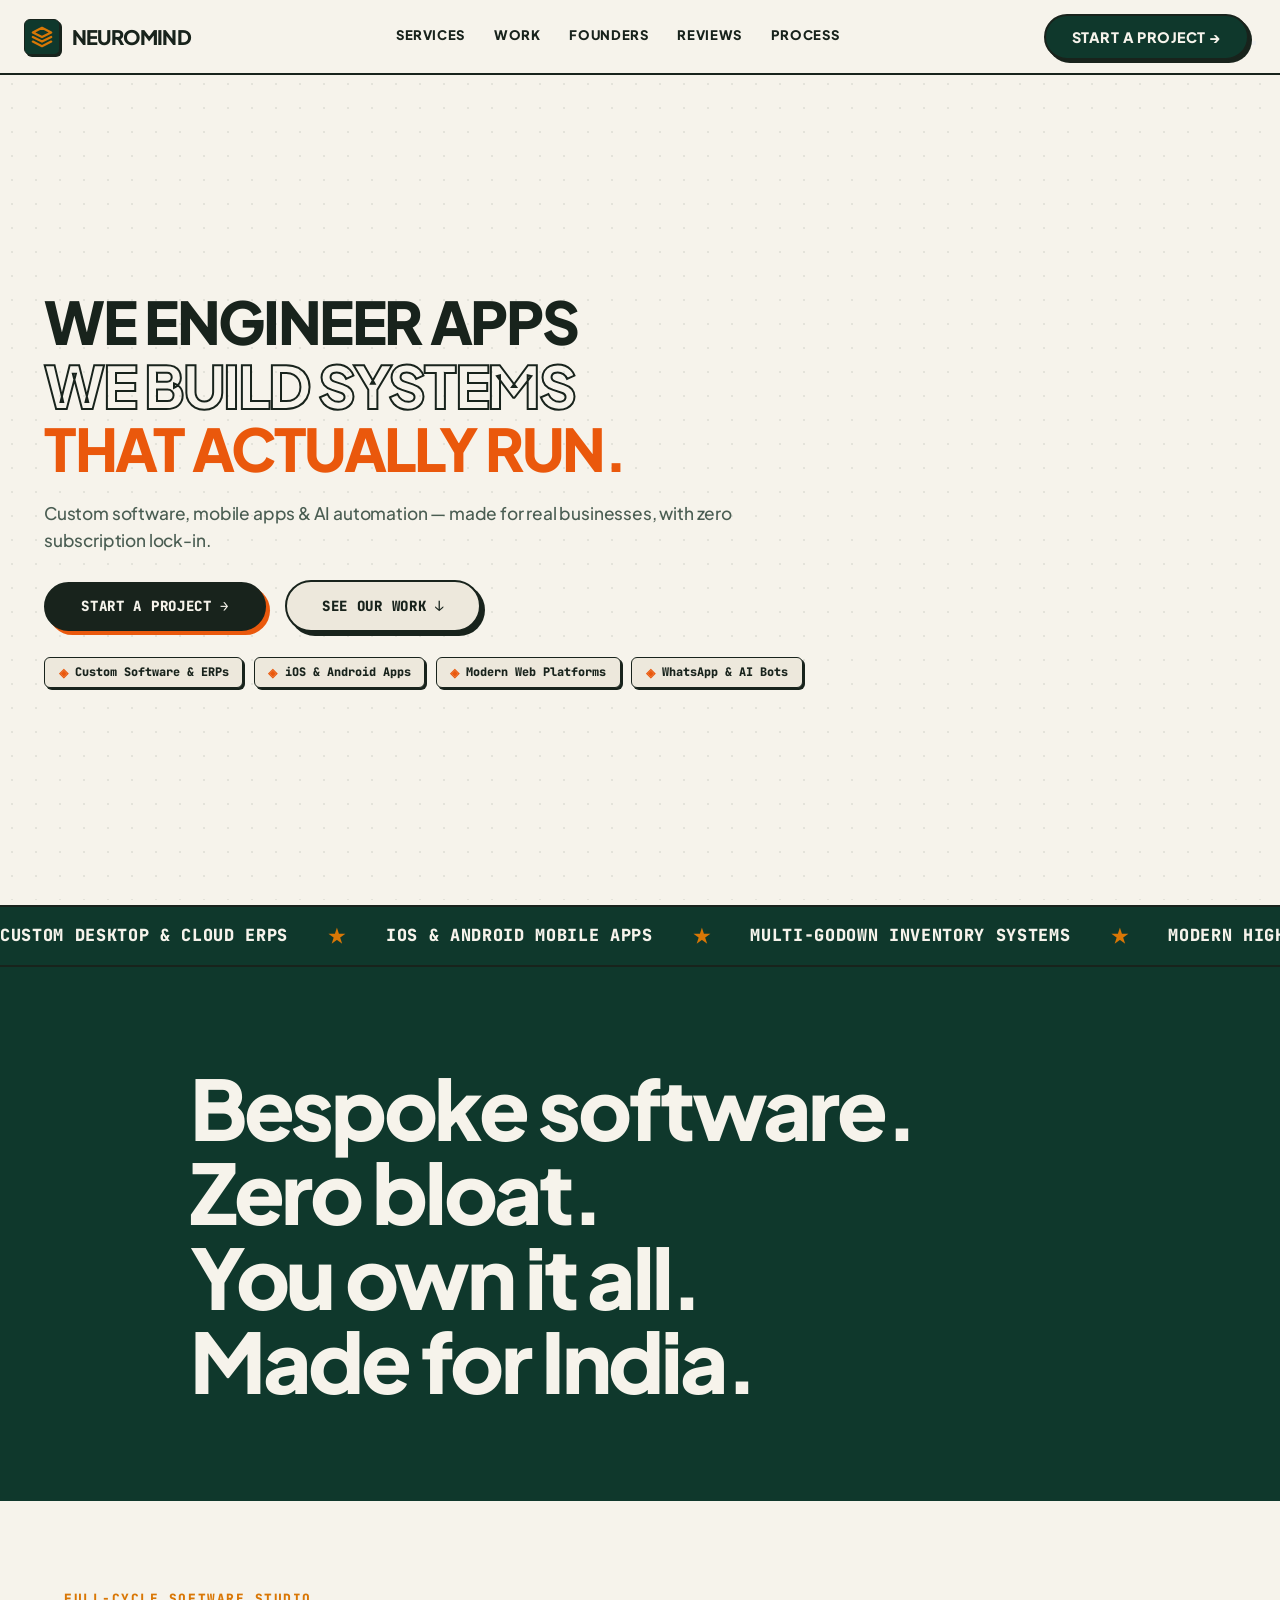
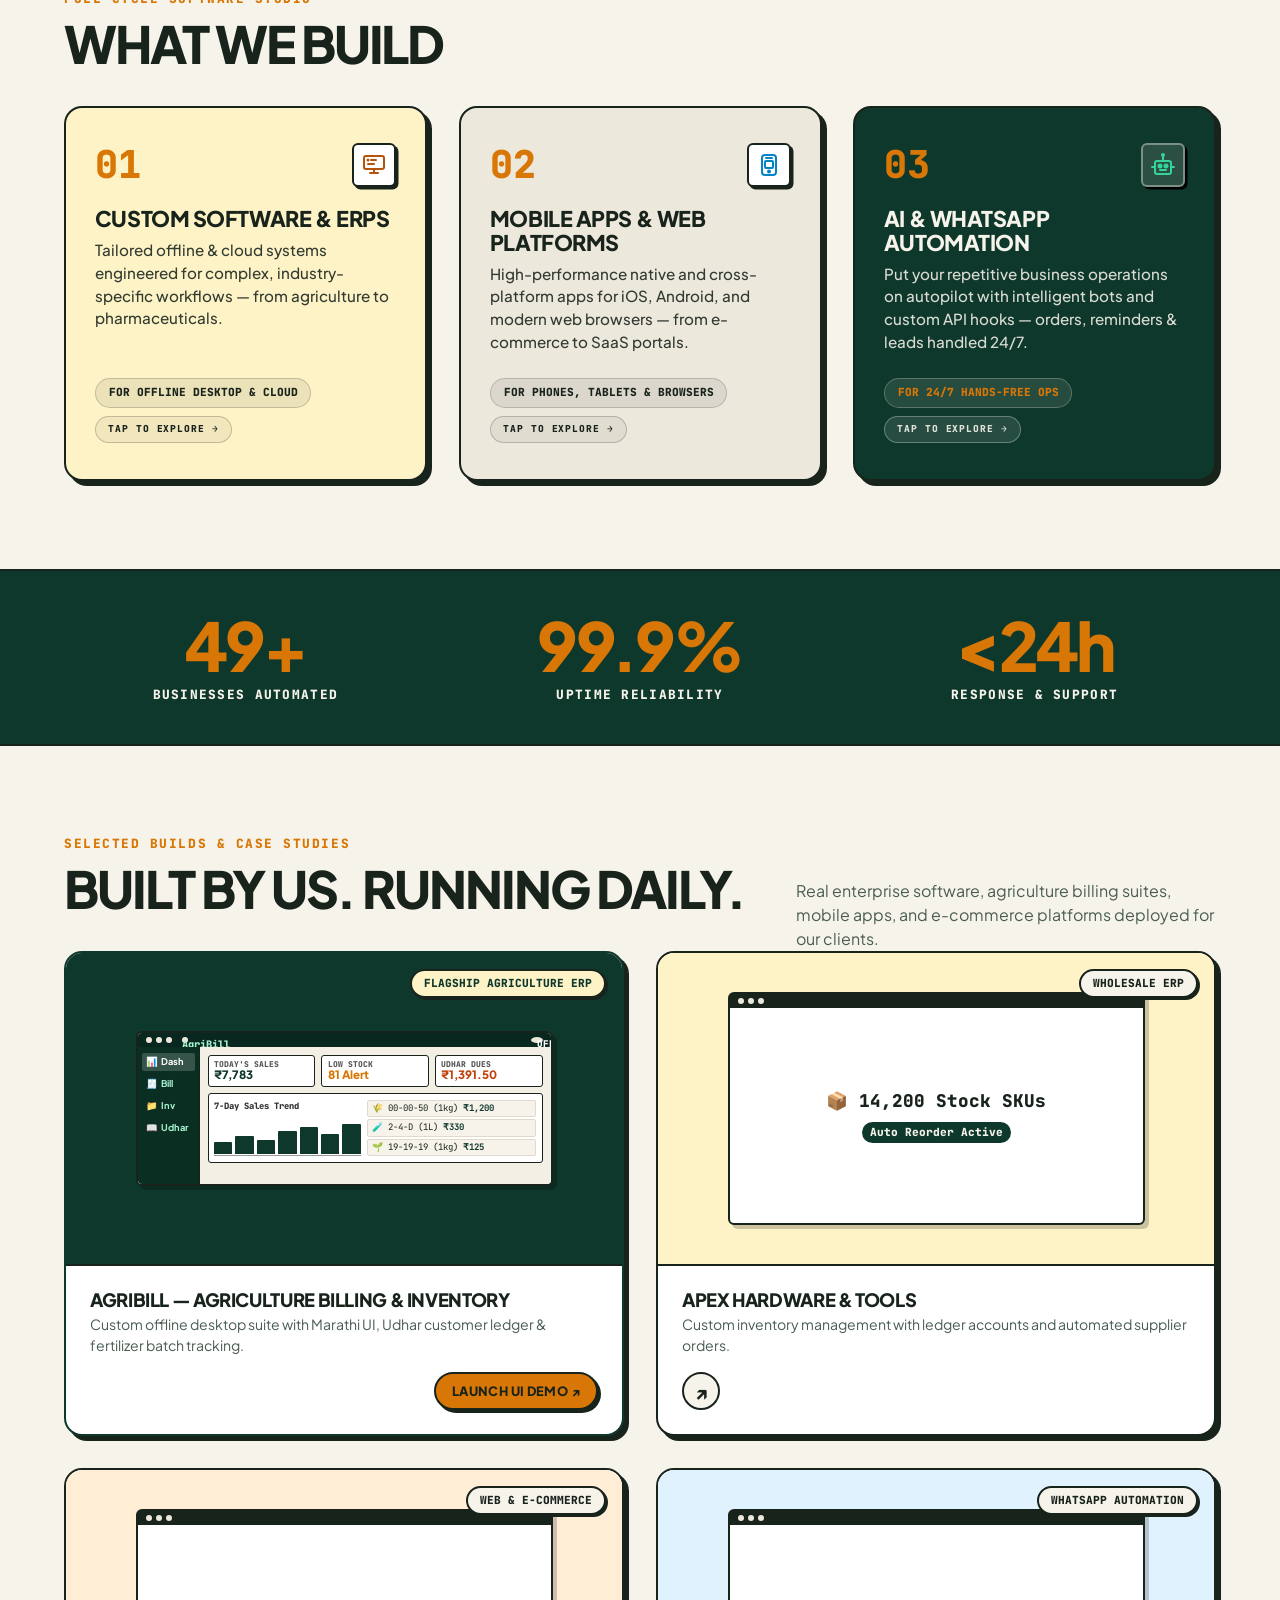
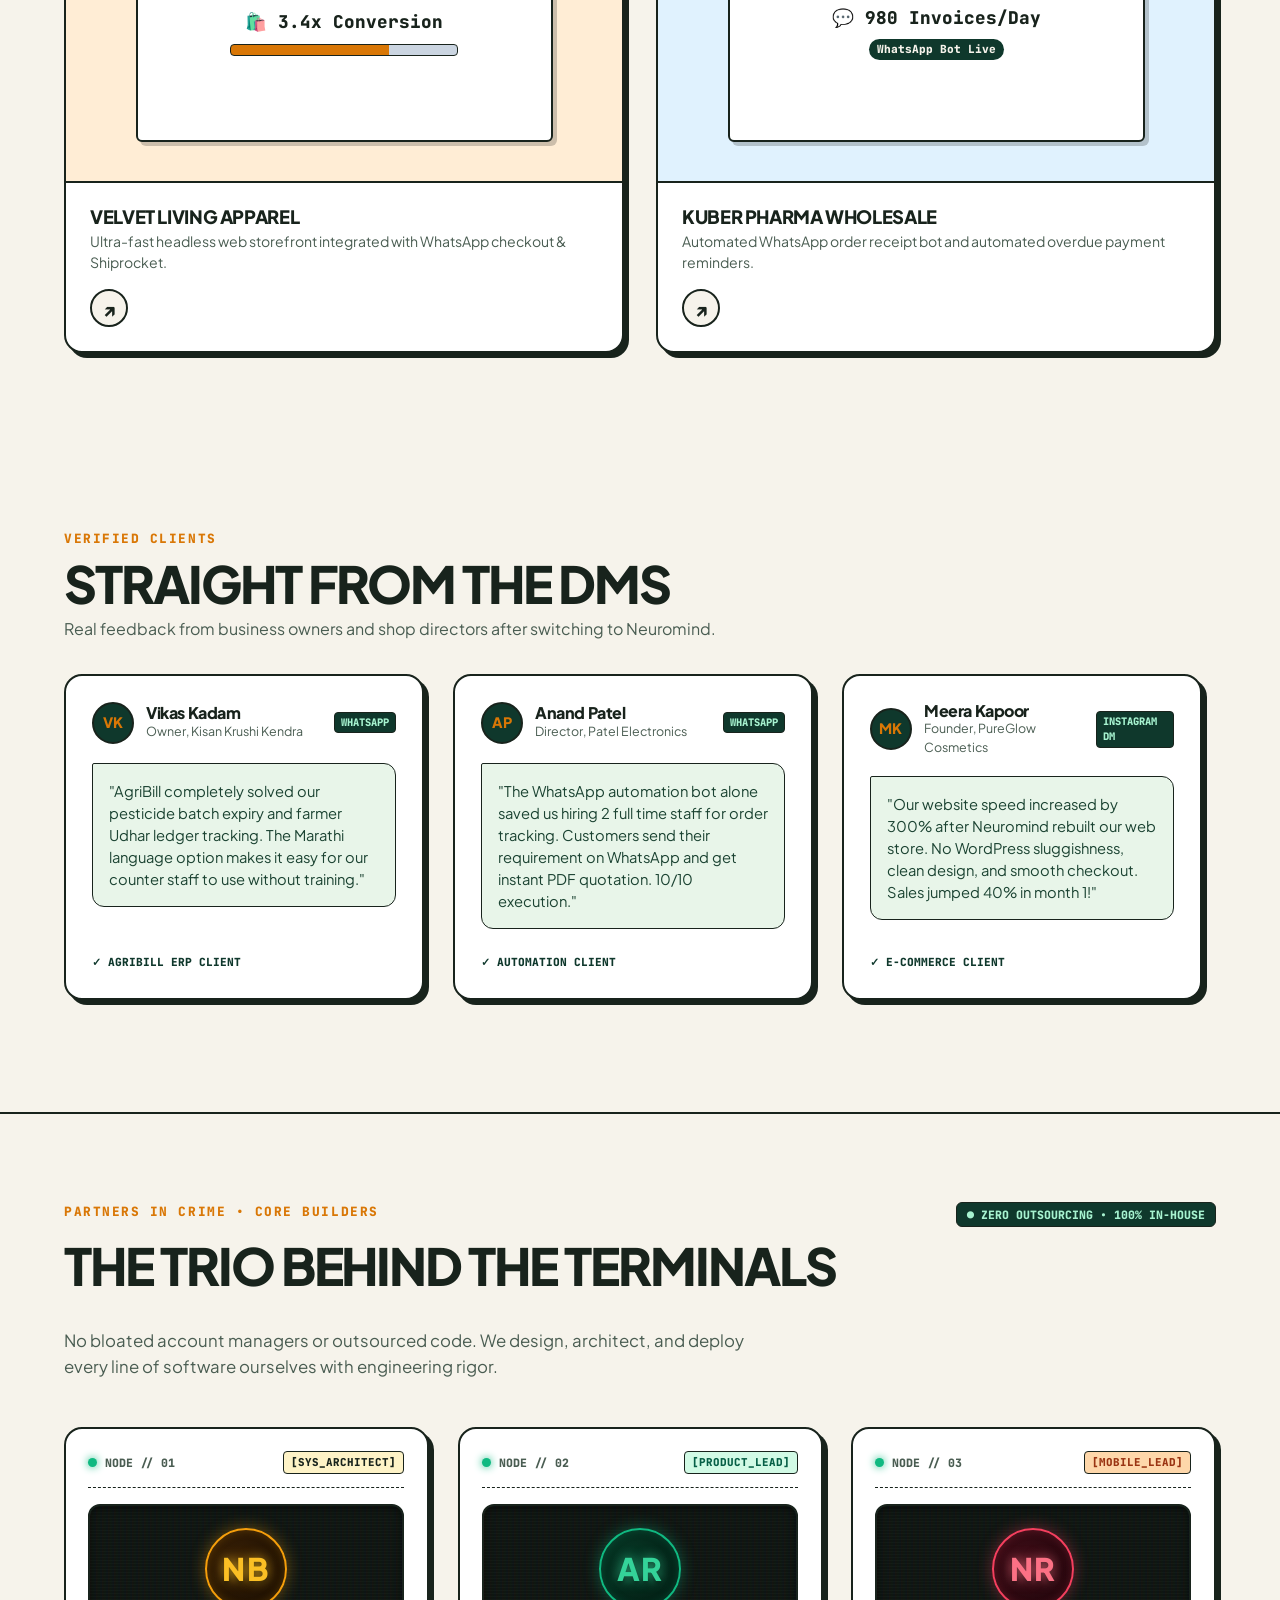
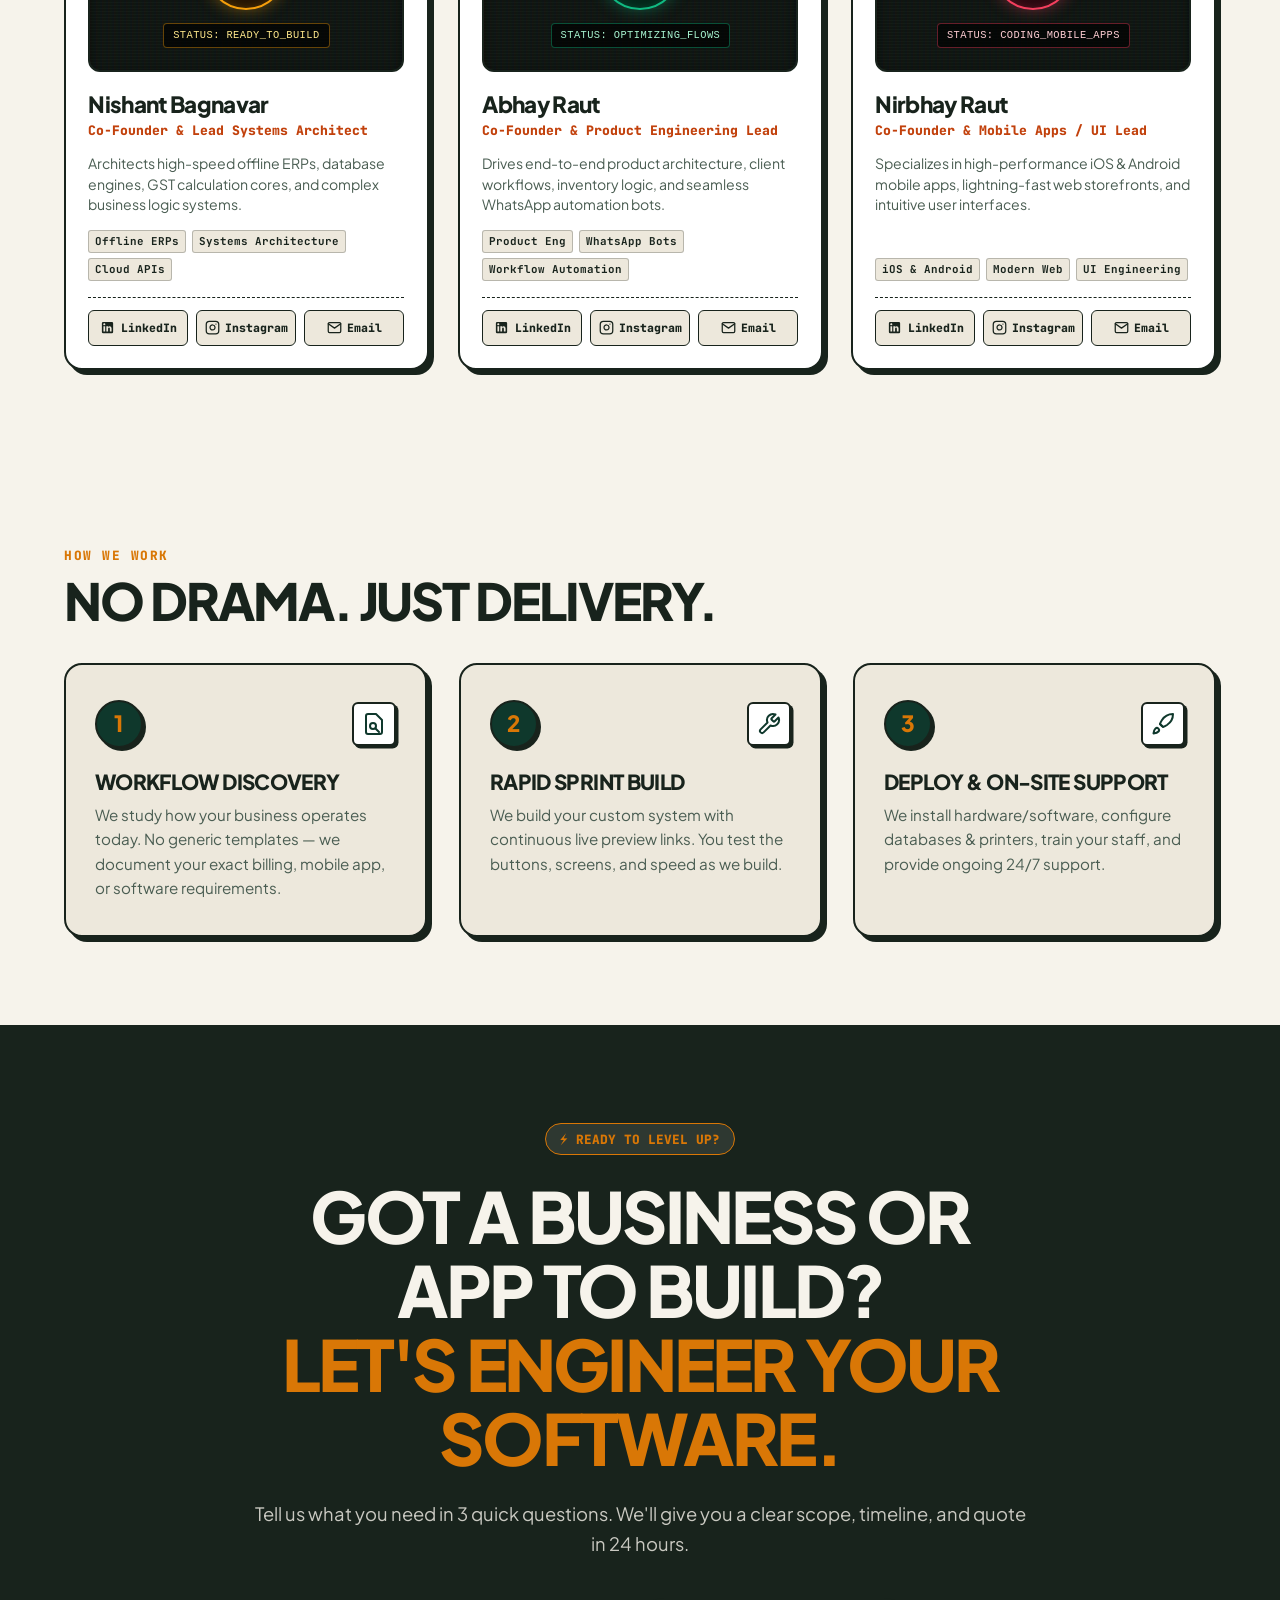
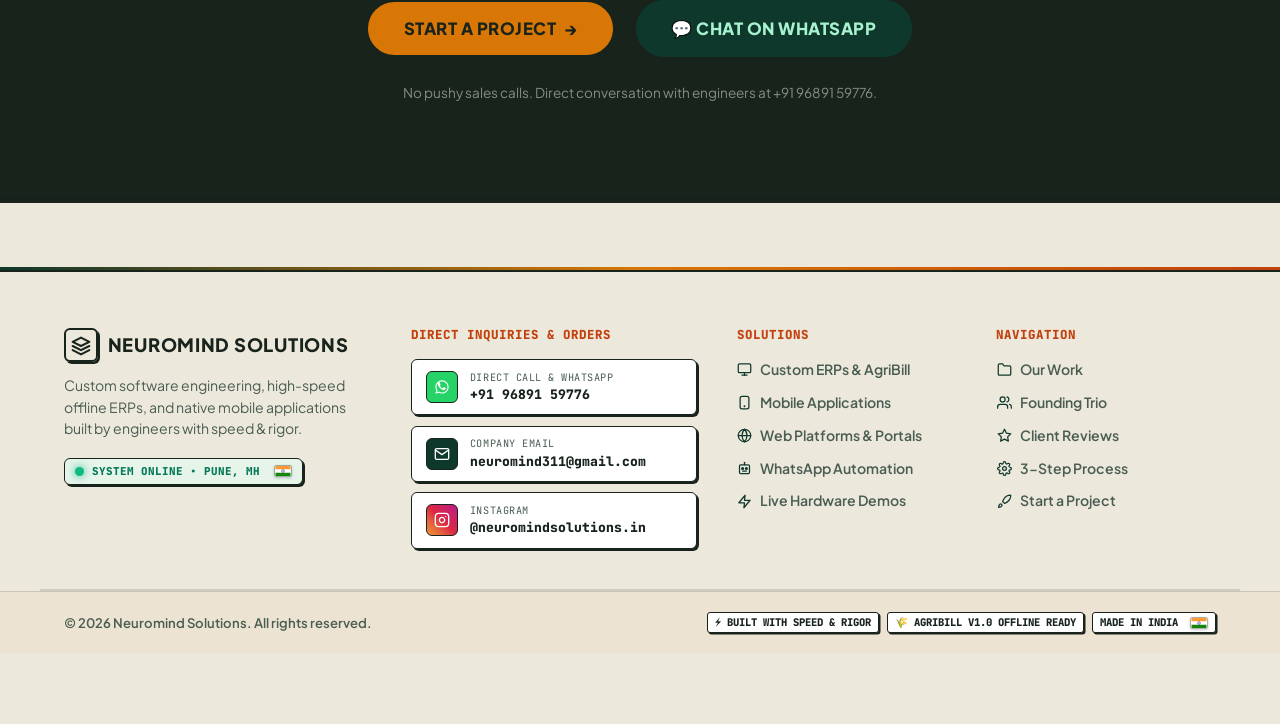
==== index.html @ e7432a3d "feat: adopt firstprompt.build typography, hero stagger, scroll illumination, and reveal animations" ====
<!DOCTYPE html>
<html lang="en">
<head>
  <meta charset="UTF-8">
  <meta name="viewport" content="width=device-width, initial-scale=1.0, viewport-fit=cover">
  <title>Neuromind Solutions — Custom Software, Mobile Apps &amp; Web Systems</title>
  <meta name="description" content="Neuromind Solutions builds bespoke enterprise software, mobile apps, web platforms, and industry ERPs like AgriBill for growing businesses.">
  <meta name="keywords" content="custom software, mobile app development, billing software, AgriBill, inventory ERP, web development, whatsapp bots, retail software">
  <meta property="og:title" content="Neuromind Solutions — Custom Software, Mobile Apps &amp; ERPs">
  <meta property="og:description" content="We engineer bespoke software, mobile applications &amp; business systems. From offline ERPs like AgriBill to scalable web platforms.">
  <meta property="og:type" content="website">

  <!-- Favicon -->
  <link rel="icon" type="image/svg+xml" href="favicon.svg">
  <link rel="alternate icon" href="favicon.svg">

  <!-- Google Fonts -->
  <link rel="preconnect" href="https://fonts.googleapis.com">
  <link rel="preconnect" href="https://fonts.gstatic.com" crossorigin>
  <link href="https://fonts.googleapis.com/css2?family=Plus+Jakarta+Sans:wght@400;500;600;700;800;900&family=JetBrains+Mono:wght@500;700;800&display=swap" rel="stylesheet">

  <!-- Cabinet Grotesk: Display / Hero headlines (firstprompt.build aesthetic) -->
  <link rel="preconnect" href="https://api.fontshare.com">
  <link rel="stylesheet" href="https://api.fontshare.com/v2/css?f[]=cabinet-grotesk@500,700,800,900&display=swap">

  <link rel="stylesheet" href="styles.css?v=2026.3">
</head>
<body>

  <!-- Top Sticky Navigation -->
  <header class="navbar">
    <div class="nav-container">
      <a href="#" class="brand-logo">
        <div class="brand-icon">
          <svg viewBox="0 0 24 24" fill="none" stroke="currentColor" stroke-width="2.5" stroke-linecap="round" stroke-linejoin="round" class="brand-draw-svg">
            <path class="brand-draw-path" d="M12 2L2 7l10 5 10-5-10-5zM2 17l10 5 10-5M2 12l10 5 10-5"/>
          </svg>
        </div>
        <span class="brand-text">NEUROMIND</span>
      </a>

      <nav class="nav-links">
        <a href="#services">SERVICES</a>
        <a href="#work">WORK</a>
        <a href="#team">FOUNDERS</a>
        <a href="#reviews">REVIEWS</a>
        <a href="#process">PROCESS</a>
      </nav>

      <div class="nav-actions">
        <button class="btn btn-primary nav-cta" id="openQuoteModalBtn">
          START A PROJECT &rarr;
        </button>
        <button class="mobile-menu-toggle" id="mobileMenuToggle" aria-label="Toggle Navigation">
          <span></span><span></span><span></span>
        </button>
      </div>
    </div>
    <!-- Scroll Progress Indicator Bar -->
    <div class="scroll-progress-bar" id="scrollProgressBar"></div>
  </header>

  <main>
    <!-- ==========================================================================
         HERO SECTION: Colossal High-Impact Editorial Layout
         Adopted from competitor's aesthetic with company-wide dynamic animation
         ========================================================================== -->
    <section class="hero-section" id="hero">
      <div class="container hero-editorial">

        <!-- 3-Tier Colossal Headline — fp-up stagger delay 0ms -->
        <h1 class="hero-colossal-title" data-hero-item style="--delay: 0ms">
          <span class="hero-line hero-line-solid">WE ENGINEER APPS</span>
          <span class="hero-line hero-line-outline">WE BUILD <span class="hero-dynamic-word" id="heroDynamicWord">SYSTEMS</span></span>
          <span class="hero-line hero-line-accent">THAT ACTUALLY RUN.</span>
        </h1>

        <!-- Plain One-Liner Description — fp-up stagger delay 140ms -->
        <p class="hero-lead-text" data-hero-item style="--delay: 140ms">
          Custom software, mobile apps &amp; AI automation — made for real businesses, with zero subscription lock&#8209;in.
        </p>

        <!-- Buttons row — fp-up stagger delay 270ms -->
        <div class="hero-actions-row" data-hero-item style="--delay: 270ms">
          <button class="btn btn-hero-primary" id="heroStartProjectBtn">
            START A PROJECT &rarr;
          </button>
          <a href="#work" class="btn btn-hero-secondary">
            SEE OUR WORK &darr;
          </a>
        </div>

        <!-- Studio Capability Badges — fp-up stagger delay 400ms -->
        <div class="hero-pill-tags" data-hero-item style="--delay: 400ms">
          <span class="hero-spec-pill">
            <span class="spec-symbol">◈</span> Custom Software &amp; ERPs
          </span>
          <span class="hero-spec-pill">
            <span class="spec-symbol">◈</span> iOS &amp; Android Apps
          </span>
          <span class="hero-spec-pill">
            <span class="spec-symbol">◈</span> Modern Web Platforms
          </span>
          <span class="hero-spec-pill">
            <span class="spec-symbol">◈</span> WhatsApp &amp; AI Bots
          </span>
        </div>

      </div>
    </section>

    <!-- Infinite Retro Marquee -->
    <div class="marquee-strip">
      <div class="marquee-track">
        <div class="marquee-content">
          <span>CUSTOM DESKTOP &amp; CLOUD ERPS</span><span class="star">★</span>
          <span>IOS &amp; ANDROID MOBILE APPS</span><span class="star">★</span>
          <span>MULTI-GODOWN INVENTORY SYSTEMS</span><span class="star">★</span>
          <span>MODERN HIGH-SPEED WEB APPS</span><span class="star">★</span>
          <span>WHATSAPP AUTOMATION BOTS</span><span class="star">★</span>
          <span>GST INVOICE &amp; LEDGER ENGINES</span><span class="star">★</span>
        </div>
        <div class="marquee-content" aria-hidden="true">
          <span>CUSTOM DESKTOP &amp; CLOUD ERPS</span><span class="star">★</span>
          <span>IOS &amp; ANDROID MOBILE APPS</span><span class="star">★</span>
          <span>MULTI-GODOWN INVENTORY SYSTEMS</span><span class="star">★</span>
          <span>MODERN HIGH-SPEED WEB APPS</span><span class="star">★</span>
          <span>WHATSAPP AUTOMATION BOTS</span><span class="star">★</span>
          <span>GST INVOICE &amp; LEDGER ENGINES</span><span class="star">★</span>
        </div>
      </div>
    </div>

    <!-- ==========================================================================
         DARK STATEMENT SECTION — Scroll-illuminated text (firstprompt.build style)
         ========================================================================== -->
    <section class="illuminate-section" aria-label="Our promise">
      <div class="illuminate-inner">
        <p class="illuminate-line" data-illuminate>Bespoke software.</p>
        <p class="illuminate-line" data-illuminate>Zero bloat.</p>
        <p class="illuminate-line" data-illuminate>You own it all.</p>
        <p class="illuminate-line" data-illuminate>Made for India.</p>
      </div>
    </section>

    <!-- Core Services Section (01, 02, 03) -->
    <section class="section services-section" id="services">
      <div class="container">
        <div class="section-header reveal-on-scroll">
          <p class="section-tag">FULL-CYCLE SOFTWARE STUDIO</p>
          <h2 class="section-title">WHAT WE BUILD</h2>
        </div>

        <div class="services-grid">
          <!-- Service 01: Custom Software & ERPs -->
          <div class="service-card card-yellow reveal-on-scroll" style="--delay: 0ms" data-service="erp" role="button" tabindex="0" aria-label="Learn more about Custom Software & ERPs">
            <div class="service-card-header">
              <div class="service-num">01</div>
              <div class="service-vintage-badge" title="Vintage CRT Terminal & ERP Core">
                <svg viewBox="0 0 24 24" fill="none" stroke="currentColor" stroke-width="2" stroke-linecap="round" stroke-linejoin="round">
                  <rect x="2" y="3" width="20" height="13" rx="2"></rect>
                  <line x1="6" y1="7" x2="6.01" y2="7" stroke-width="3"></line>
                  <line x1="9" y1="7" x2="14" y2="7"></line>
                  <line x1="6" y1="11" x2="12" y2="11"></line>
                  <path d="M8 20h8"></path>
                  <path d="M12 16v4"></path>
                </svg>
              </div>
            </div>
            <h3 class="service-name">CUSTOM SOFTWARE &amp; ERPS</h3>
            <p class="service-desc">Tailored offline &amp; cloud systems engineered for complex, industry-specific workflows — from agriculture to pharmaceuticals.</p>
            <div class="service-footer">
              <span class="service-pill">FOR OFFLINE DESKTOP &amp; CLOUD</span>
              <span class="service-tap-btn">TAP TO EXPLORE &rarr;</span>
            </div>
          </div>

          <!-- Service 02: Mobile Apps & Web Platforms -->
          <div class="service-card card-paper reveal-on-scroll" style="--delay: 130ms" data-service="mobile" role="button" tabindex="0" aria-label="Learn more about Mobile Apps & Web Platforms">
            <div class="service-card-header">
              <div class="service-num">02</div>
              <div class="service-vintage-badge" title="Vintage Cellular & Web Platform">
                <svg viewBox="0 0 24 24" fill="none" stroke="currentColor" stroke-width="2" stroke-linecap="round" stroke-linejoin="round">
                  <rect x="5" y="2" width="14" height="20" rx="3"></rect>
                  <line x1="9" y1="5" x2="15" y2="5"></line>
                  <rect x="8" y="8" width="8" height="7" rx="1"></rect>
                  <circle cx="12" cy="18.5" r="1" fill="currentColor"></circle>
                </svg>
              </div>
            </div>
            <h3 class="service-name">MOBILE APPS &amp; WEB PLATFORMS</h3>
            <p class="service-desc">High-performance native and cross-platform apps for iOS, Android, and modern web browsers — from e-commerce to SaaS portals.</p>
            <div class="service-footer">
              <span class="service-pill">FOR PHONES, TABLETS &amp; BROWSERS</span>
              <span class="service-tap-btn">TAP TO EXPLORE &rarr;</span>
            </div>
          </div>

          <!-- Service 03: AI & WhatsApp Automation -->
          <div class="service-card card-dark reveal-on-scroll" style="--delay: 260ms" data-service="ai" role="button" tabindex="0" aria-label="Learn more about AI & WhatsApp Automation">
            <div class="service-card-header">
              <div class="service-num">03</div>
              <div class="service-vintage-badge" title="Vintage Robot & Automation Bot">
                <svg viewBox="0 0 24 24" fill="none" stroke="currentColor" stroke-width="2" stroke-linecap="round" stroke-linejoin="round">
                  <rect x="4" y="8" width="16" height="13" rx="2"></rect>
                  <circle cx="9" cy="13" r="1.5" fill="currentColor"></circle>
                  <circle cx="15" cy="13" r="1.5" fill="currentColor"></circle>
                  <line x1="9" y1="17" x2="15" y2="17"></line>
                  <line x1="12" y1="2" x2="12" y2="8"></line>
                  <circle cx="12" cy="2" r="1" fill="currentColor"></circle>
                  <line x1="1" y1="14" x2="4" y2="14"></line>
                  <line x1="20" y1="14" x2="23" y2="14"></line>
                </svg>
              </div>
            </div>
            <h3 class="service-name">AI &amp; WHATSAPP AUTOMATION</h3>
            <p class="service-desc">Put your repetitive business operations on autopilot with intelligent bots and custom API hooks — orders, reminders &amp; leads handled 24/7.</p>
            <div class="service-footer">
              <span class="service-pill">FOR 24/7 HANDS-FREE OPS</span>
              <span class="service-tap-btn">TAP TO EXPLORE &rarr;</span>
            </div>
          </div>
        </div>
      </div>
    </section>

    <!-- ================================================================
         SERVICE DETAIL MODALS (01, 02, 03)
         ================================================================ -->

    <!-- Modal 01: Custom Software & ERPs -->
    <div class="svc-modal-overlay" id="svcModal-erp" role="dialog" aria-modal="true" aria-labelledby="svcModal-erp-title">
      <div class="svc-modal" data-theme="yellow">
        <button class="svc-modal-close" aria-label="Close modal">&#x2715;</button>
        <div class="svc-modal-header">
          <div class="svc-modal-num">01</div>
          <div class="svc-modal-domain-badge">
            <svg viewBox="0 0 24 24" fill="none" stroke="currentColor" stroke-width="2" stroke-linecap="round" stroke-linejoin="round"><rect x="2" y="3" width="20" height="13" rx="2"></rect><line x1="6" y1="7" x2="6.01" y2="7" stroke-width="3"></line><line x1="9" y1="7" x2="14" y2="7"></line><line x1="6" y1="11" x2="12" y2="11"></line><path d="M8 20h8"></path><path d="M12 16v4"></path></svg>
          </div>
        </div>
        <h2 class="svc-modal-title" id="svcModal-erp-title">CUSTOM SOFTWARE &amp; ERPs</h2>
        <p class="svc-modal-desc">Tailored offline &amp; cloud systems engineered for complex, industry-specific workflows — built entirely in-house, zero subscription lock-in.</p>
        <div class="svc-modal-divider"></div>
        <p class="svc-modal-section-label">PROJECTS BUILT IN THIS DOMAIN</p>
        <div class="svc-modal-projects">
          <div class="svc-project-card">
            <div class="svc-project-icon">
              <svg viewBox="0 0 24 24" fill="none" stroke="currentColor" stroke-width="2" stroke-linecap="round" stroke-linejoin="round"><path d="M12 2v20M17 5H9.5a3.5 3.5 0 0 0 0 7h5a3.5 3.5 0 0 1 0 7H6"/></svg>
            </div>
            <div class="svc-project-info">
              <h4>AgriBill — Agriculture &amp; Chemical Dealer Suite</h4>
              <p>Complete offline ERP for pesticide &amp; fertilizer dealers. Batch tracking, GST billing, party ledger &amp; seasonal credit management.</p>
              <span class="svc-project-tag">AGRICULTURE</span>
            </div>
          </div>
          <div class="svc-project-card">
            <div class="svc-project-icon">
              <svg viewBox="0 0 24 24" fill="none" stroke="currentColor" stroke-width="2" stroke-linecap="round" stroke-linejoin="round"><rect x="4" y="4" width="16" height="16" rx="3"></rect><line x1="12" y1="8" x2="12" y2="16"></line><line x1="8" y1="12" x2="16" y2="12"></line></svg>
            </div>
            <div class="svc-project-info">
              <h4>MedBill — Pharmaceutical &amp; Medical POS</h4>
              <p>Medical store billing with batch/expiry management, HSN code automation, drug schedule compliance &amp; multi-store sync.</p>
              <span class="svc-project-tag">HEALTHCARE</span>
            </div>
          </div>
          <div class="svc-project-card">
            <div class="svc-project-icon">
              <svg viewBox="0 0 24 24" fill="none" stroke="currentColor" stroke-width="2" stroke-linecap="round" stroke-linejoin="round"><rect x="3" y="5" width="18" height="14" rx="2"></rect><line x1="7" y1="9" x2="7.01" y2="9" stroke-width="2.5"></line><line x1="10" y1="9" x2="10.01" y2="9" stroke-width="2.5"></line><line x1="13" y1="9" x2="13.01" y2="9" stroke-width="2.5"></line><line x1="7" y1="14" x2="17" y2="14"></line></svg>
            </div>
            <div class="svc-project-info">
              <h4>RetailMax — Supermarket Multi-Counter Checkout</h4>
              <p>Multi-till POS with real-time inventory sync, cashier permissions, discount engine &amp; end-of-day reconciliation reports.</p>
              <span class="svc-project-tag">RETAIL</span>
            </div>
          </div>
          <div class="svc-project-card">
            <div class="svc-project-icon">
              <svg viewBox="0 0 24 24" fill="none" stroke="currentColor" stroke-width="2" stroke-linecap="round" stroke-linejoin="round"><path d="M21 16V8a2 2 0 0 0-1-1.73l-7-4a2 2 0 0 0-2 0l-7 4A2 2 0 0 0 3 8v8a2 2 0 0 0 1 1.73l7 4a2 2 0 0 0 2 0l7-4A2 2 0 0 0 21 16z"></path><polyline points="3.27 6.96 12 12.01 20.73 6.96"></polyline><line x1="12" y1="22.08" x2="12" y2="12"></line></svg>
            </div>
            <div class="svc-project-info">
              <h4>GodownSync — Warehouse &amp; Inventory Management</h4>
              <p>Multi-location godown management with barcode scanning, stock transfer, purchase orders &amp; vendor ledger tracking.</p>
              <span class="svc-project-tag">LOGISTICS</span>
            </div>
          </div>
        </div>
        <div class="svc-modal-footer">
          <span class="svc-modal-pill">FOR OFFLINE DESKTOP &amp; CLOUD</span>
          <button class="btn btn-dark svc-cta-btn" id="svcErpCta">START A PROJECT &rarr;</button>
        </div>
      </div>
    </div>

    <!-- Modal 02: Mobile Apps & Web Platforms -->
    <div class="svc-modal-overlay" id="svcModal-mobile" role="dialog" aria-modal="true" aria-labelledby="svcModal-mobile-title">
      <div class="svc-modal" data-theme="paper">
        <button class="svc-modal-close" aria-label="Close modal">&#x2715;</button>
        <div class="svc-modal-header">
          <div class="svc-modal-num">02</div>
          <div class="svc-modal-domain-badge">
            <svg viewBox="0 0 24 24" fill="none" stroke="currentColor" stroke-width="2" stroke-linecap="round" stroke-linejoin="round"><rect x="5" y="2" width="14" height="20" rx="3"></rect><line x1="9" y1="5" x2="15" y2="5"></line><rect x="8" y="8" width="8" height="7" rx="1"></rect><circle cx="12" cy="18.5" r="1" fill="currentColor"></circle></svg>
          </div>
        </div>
        <h2 class="svc-modal-title" id="svcModal-mobile-title">MOBILE APPS &amp; WEB PLATFORMS</h2>
        <p class="svc-modal-desc">High-performance native and cross-platform apps for iOS, Android, and modern web browsers — built for real-world business workflows.</p>
        <div class="svc-modal-divider"></div>
        <p class="svc-modal-section-label">PROJECTS BUILT IN THIS DOMAIN</p>
        <div class="svc-modal-projects">
          <div class="svc-project-card">
            <div class="svc-project-icon">
              <svg viewBox="0 0 24 24" fill="none" stroke="currentColor" stroke-width="2" stroke-linecap="round" stroke-linejoin="round"><rect x="5" y="2" width="14" height="20" rx="2"></rect><line x1="12" y1="18" x2="12.01" y2="18" stroke-width="3"></line></svg>
            </div>
            <div class="svc-project-info">
              <h4>FieldForce — Sales &amp; Inventory Mobile App</h4>
              <p>Offline-first Android &amp; iOS app for field sales teams — beat-wise orders, stock check, GPS attendance &amp; daily route planning.</p>
              <span class="svc-project-tag">FIELD SALES</span>
            </div>
          </div>
          <div class="svc-project-card">
            <div class="svc-project-icon">
              <svg viewBox="0 0 24 24" fill="none" stroke="currentColor" stroke-width="2" stroke-linecap="round" stroke-linejoin="round"><path d="M16 4h2a2 2 0 0 1 2 2v14a2 2 0 0 1-2 2H6a2 2 0 0 1-2-2V6a2 2 0 0 1 2-2h2"></path><rect x="8" y="2" width="8" height="4" rx="1" ry="1"></rect><path d="M9 14l2 2 4-4"></path></svg>
            </div>
            <div class="svc-project-info">
              <h4>OrderDesk — B2B &amp; D2C E-Commerce Storefront</h4>
              <p>Custom-built e-commerce platform with catalogue management, GST invoicing, payment gateway &amp; delivery tracking built in.</p>
              <span class="svc-project-tag">E-COMMERCE</span>
            </div>
          </div>
          <div class="svc-project-card">
            <div class="svc-project-icon">
              <svg viewBox="0 0 24 24" fill="none" stroke="currentColor" stroke-width="2" stroke-linecap="round" stroke-linejoin="round"><rect x="3" y="3" width="18" height="18" rx="2"></rect><line x1="3" y1="9" x2="21" y2="9"></line><line x1="9" y1="21" x2="9" y2="9"></line></svg>
            </div>
            <div class="svc-project-info">
              <h4>AdminPortal — Client &amp; Internal Dashboard</h4>
              <p>Role-based web dashboards for clients and operations teams — real-time analytics, document management &amp; task workflows.</p>
              <span class="svc-project-tag">WEB PLATFORM</span>
            </div>
          </div>
          <div class="svc-project-card">
            <div class="svc-project-icon">
              <svg viewBox="0 0 24 24" fill="none" stroke="currentColor" stroke-width="2" stroke-linecap="round" stroke-linejoin="round"><circle cx="12" cy="12" r="10"></circle><line x1="2" y1="12" x2="22" y2="12"></line><path d="M12 2a15.3 15.3 0 0 1 4 10 15.3 15.3 0 0 1-4 10 15.3 15.3 0 0 1-4-10 15.3 15.3 0 0 1 4-10z"></path></svg>
            </div>
            <div class="svc-project-info">
              <h4>SaaS Starter — Multi-Tenant Web Application</h4>
              <p>White-label SaaS platform with tenant isolation, subscription billing, onboarding flows &amp; usage analytics for product companies.</p>
              <span class="svc-project-tag">SAAS</span>
            </div>
          </div>
        </div>
        <div class="svc-modal-footer">
          <span class="svc-modal-pill">FOR PHONES, TABLETS &amp; BROWSERS</span>
          <button class="btn btn-dark svc-cta-btn" id="svcMobileCta">START A PROJECT &rarr;</button>
        </div>
      </div>
    </div>

    <!-- Modal 03: AI & WhatsApp Automation -->
    <div class="svc-modal-overlay" id="svcModal-ai" role="dialog" aria-modal="true" aria-labelledby="svcModal-ai-title">
      <div class="svc-modal" data-theme="dark">
        <button class="svc-modal-close" aria-label="Close modal">&#x2715;</button>
        <div class="svc-modal-header">
          <div class="svc-modal-num">03</div>
          <div class="svc-modal-domain-badge">
            <svg viewBox="0 0 24 24" fill="none" stroke="currentColor" stroke-width="2" stroke-linecap="round" stroke-linejoin="round"><rect x="4" y="8" width="16" height="13" rx="2"></rect><circle cx="9" cy="13" r="1.5" fill="currentColor"></circle><circle cx="15" cy="13" r="1.5" fill="currentColor"></circle><line x1="9" y1="17" x2="15" y2="17"></line><line x1="12" y1="2" x2="12" y2="8"></line><circle cx="12" cy="2" r="1" fill="currentColor"></circle><line x1="1" y1="14" x2="4" y2="14"></line><line x1="20" y1="14" x2="23" y2="14"></line></svg>
          </div>
        </div>
        <h2 class="svc-modal-title" id="svcModal-ai-title">AI &amp; WHATSAPP AUTOMATION</h2>
        <p class="svc-modal-desc">Put your repetitive business operations on autopilot with intelligent bots and custom API hooks — no third-party subscription required.</p>
        <div class="svc-modal-divider"></div>
        <p class="svc-modal-section-label">PROJECTS BUILT IN THIS DOMAIN</p>
        <div class="svc-modal-projects">
          <div class="svc-project-card">
            <div class="svc-project-icon">
              <svg viewBox="0 0 24 24" fill="none" stroke="currentColor" stroke-width="2" stroke-linecap="round" stroke-linejoin="round"><path d="M21 11.5a8.38 8.38 0 0 1-.9 3.8 8.5 8.5 0 0 1-7.6 4.7 8.38 8.38 0 0 1-3.8-.9L3 21l1.9-5.7a8.38 8.38 0 0 1-.9-3.8 8.5 8.5 0 0 1 4.7-7.6 8.38 8.38 0 0 1 3.8-.9h.5a8.48 8.48 0 0 1 8 8v.5z"></path></svg>
            </div>
            <div class="svc-project-info">
              <h4>AutoOrder Bot — WhatsApp Order &amp; Support System</h4>
              <p>Dealers place orders, check stock &amp; get invoices via WhatsApp — zero app download, zero training, works on any phone.</p>
              <span class="svc-project-tag">WHATSAPP BOT</span>
            </div>
          </div>
          <div class="svc-project-card">
            <div class="svc-project-icon">
              <svg viewBox="0 0 24 24" fill="none" stroke="currentColor" stroke-width="2" stroke-linecap="round" stroke-linejoin="round"><circle cx="12" cy="12" r="9"></circle><polyline points="12 6 12 12 16 14"></polyline></svg>
            </div>
            <div class="svc-project-info">
              <h4>PayRemind — Automated Payment Reminder Engine</h4>
              <p>Schedules and sends WhatsApp/SMS reminders for outstanding dues — with party-wise outstanding reports &amp; one-click UPI links.</p>
              <span class="svc-project-tag">FINANCE AUTOMATION</span>
            </div>
          </div>
          <div class="svc-project-card">
            <div class="svc-project-icon">
              <svg viewBox="0 0 24 24" fill="none" stroke="currentColor" stroke-width="2" stroke-linecap="round" stroke-linejoin="round"><path d="M14 2H6a2 2 0 0 0-2 2v16a2 2 0 0 0 2 2h12a2 2 0 0 0 2-2V8z"></path><polyline points="14 2 14 8 20 8"></polyline><line x1="16" y1="13" x2="8" y2="13"></line><line x1="16" y1="17" x2="8" y2="17"></line></svg>
            </div>
            <div class="svc-project-info">
              <h4>BillShare — Instant PDF Invoice on WhatsApp</h4>
              <p>Generates GST-compliant PDF invoices and sends them directly to customers on WhatsApp the moment a bill is saved in the ERP.</p>
              <span class="svc-project-tag">DOCUMENT AUTOMATION</span>
            </div>
          </div>
          <div class="svc-project-card">
            <div class="svc-project-icon">
              <svg viewBox="0 0 24 24" fill="none" stroke="currentColor" stroke-width="2" stroke-linecap="round" stroke-linejoin="round"><polygon points="22 3 2 3 10 12.46 10 19 14 21 14 12.46 22 3"></polygon></svg>
            </div>
            <div class="svc-project-info">
              <h4>LeadFlow — WhatsApp Lead Capture to CRM</h4>
              <p>Captures enquiries from WhatsApp, website &amp; forms, qualifies them via AI chatbot &amp; pushes into CRM pipeline automatically.</p>
              <span class="svc-project-tag">CRM / AI</span>
            </div>
          </div>
        </div>
        <div class="svc-modal-footer">
          <span class="svc-modal-pill">FOR 24/7 HANDS-FREE OPS</span>
          <button class="btn btn-yellow svc-cta-btn" id="svcAiCta">START A PROJECT &rarr;</button>
        </div>
      </div>
    </div>

    <!-- Metrics Proof Strip (Automated Stats & Reliability) -->
    <div class="metrics-strip" id="metricsStrip">
      <div class="container">
        <div class="metrics-grid">
          <div class="metric-item">
            <div class="metric-number" id="metricCounter50" data-target="50" data-suffix="+">0+</div>
            <div class="metric-label">BUSINESSES AUTOMATED</div>
          </div>
          <div class="metric-item">
            <div class="metric-number">99.9%</div>
            <div class="metric-label">UPTIME RELIABILITY</div>
          </div>
          <div class="metric-item">
            <div class="metric-number">&lt;24h</div>
            <div class="metric-label">RESPONSE &amp; SUPPORT</div>
          </div>
        </div>
      </div>
    </div>


    <!-- Selected Work Showcase (#work) -->
    <section class="section work-section" id="work">
      <div class="container">
        <div class="section-header work-header reveal-on-scroll">
          <div>
            <p class="section-tag">SELECTED BUILDS &amp; CASE STUDIES</p>
            <h2 class="section-title">BUILT BY US. RUNNING DAILY.</h2>
          </div>
          <p class="work-header-sub">
            Real enterprise software, agriculture billing suites, mobile apps, and e-commerce platforms deployed for our clients.
          </p>
        </div>

        <div class="work-grid">
          <!-- Featured Case Study: AgriBill -->
          <div class="work-card agribill-featured-card reveal-on-scroll" style="--delay: 0ms" id="openAgriBillFromWork">
            <div class="work-img-box bg-dark" style="background-color: #0f382c;">
              <div class="work-initials text-amber">AB</div>
              <div class="work-mock-screen agribill-thumb-screen">
                <div class="screen-bar" style="background-color: #08281f;">
                  <span></span><span></span><span></span>
                  <span class="agribill-thumb-title">AgriBill v1.0 • Desktop Suite</span>
                  <span class="agribill-thumb-status">OFFLINE READY ✓</span>
                </div>
                <div class="agribill-thumb-body">
                  <div class="agribill-thumb-nav">
                    <span class="thumb-nav-item active">📊 <span>Dash</span></span>
                    <span class="thumb-nav-item">🧾 <span>Bill</span></span>
                    <span class="thumb-nav-item">📁 <span>Inv</span></span>
                    <span class="thumb-nav-item">📖 <span>Udhar</span></span>
                  </div>
                  <div class="agribill-thumb-content">
                    <div class="thumb-kpi-row">
                      <div class="thumb-kpi-chip">
                        <small>TODAY'S SALES</small>
                        <strong>₹7,783</strong>
                      </div>
                      <div class="thumb-kpi-chip alert">
                        <small>LOW STOCK</small>
                        <strong>81 Alert</strong>
                      </div>
                      <div class="thumb-kpi-chip dues">
                        <small>UDHAR DUES</small>
                        <strong>₹1,391.50</strong>
                      </div>
                    </div>
                    <div class="thumb-preview-split">
                      <div class="thumb-mini-graph">
                        <div class="thumb-graph-title">7-Day Sales Trend</div>
                        <div class="thumb-graph-bars">
                          <div style="height: 40%;"></div>
                          <div style="height: 60%;"></div>
                          <div style="height: 45%;"></div>
                          <div style="height: 75%;"></div>
                          <div style="height: 90%;"></div>
                          <div style="height: 65%;"></div>
                          <div style="height: 100%;"></div>
                        </div>
                      </div>
                      <div class="thumb-mini-products">
                        <div class="thumb-item-tag">🌾 00-00-50 (1kg) <strong>₹1,200</strong></div>
                        <div class="thumb-item-tag">🧪 2-4-D (1L) <strong>₹330</strong></div>
                        <div class="thumb-item-tag">🌱 19-19-19 (1kg) <strong>₹125</strong></div>
                      </div>
                    </div>
                  </div>
                </div>
              </div>
              <span class="work-category-pill" style="background-color: #fef3c7; color: #0f382c;">FLAGSHIP AGRICULTURE ERP</span>
            </div>
            <div class="work-card-info">
              <div>
                <h3 class="work-client-name">AGRIBILL — AGRICULTURE BILLING &amp; INVENTORY</h3>
                <p class="work-client-desc">Custom offline desktop suite with Marathi UI, Udhar customer ledger &amp; fertilizer batch tracking.</p>
              </div>
              <button class="btn btn-sm btn-yellow" style="margin-left: auto;">
                LAUNCH UI DEMO ↗
              </button>
            </div>
          </div>

          <!-- Project 2 -->
          <div class="work-card reveal-on-scroll" style="--delay: 100ms">
            <div class="work-img-box bg-yellow">
              <div class="work-initials text-dark">AH</div>
              <div class="work-mock-screen">
                <div class="screen-bar"><span></span><span></span><span></span></div>
                <div class="screen-content">
                  <div class="mock-stat">📦 14,200 Stock SKUs</div>
                  <div class="mock-badge">Auto Reorder Active</div>
                </div>
              </div>
              <span class="work-category-pill">WHOLESALE ERP</span>
            </div>
            <div class="work-card-info">
              <div>
                <h3 class="work-client-name">APEX HARDWARE &amp; TOOLS</h3>
                <p class="work-client-desc">Custom inventory management with ledger accounts and automated supplier orders.</p>
              </div>
              <span class="work-arrow-circle">↗</span>
            </div>
          </div>

          <!-- Project 3 -->
          <div class="work-card reveal-on-scroll" style="--delay: 200ms">
            <div class="work-img-box bg-orange">
              <div class="work-initials text-white">VL</div>
              <div class="work-mock-screen">
                <div class="screen-bar"><span></span><span></span><span></span></div>
                <div class="screen-content">
                  <div class="mock-stat">🛍️ 3.4x Conversion</div>
                  <div class="mock-graph"></div>
                </div>
              </div>
              <span class="work-category-pill">WEB &amp; E-COMMERCE</span>
            </div>
            <div class="work-card-info">
              <div>
                <h3 class="work-client-name">VELVET LIVING APPAREL</h3>
                <p class="work-client-desc">Ultra-fast headless web storefront integrated with WhatsApp checkout &amp; Shiprocket.</p>
              </div>
              <span class="work-arrow-circle">↗</span>
            </div>
          </div>

          <!-- Project 4 -->
          <div class="work-card reveal-on-scroll" style="--delay: 300ms">
            <div class="work-img-box bg-cyan">
              <div class="work-initials text-dark">KP</div>
              <div class="work-mock-screen">
                <div class="screen-bar"><span></span><span></span><span></span></div>
                <div class="screen-content">
                  <div class="mock-stat">💬 980 Invoices/Day</div>
                  <div class="mock-badge">WhatsApp Bot Live</div>
                </div>
              </div>
              <span class="work-category-pill">WHATSAPP AUTOMATION</span>
            </div>
            <div class="work-card-info">
              <div>
                <h3 class="work-client-name">KUBER PHARMA WHOLESALE</h3>
                <p class="work-client-desc">Automated WhatsApp order receipt bot and automated overdue payment reminders.</p>
              </div>
              <span class="work-arrow-circle">↗</span>
            </div>
          </div>
        </div>
      </div>
    </section>

    <!-- Social Proof: Straight from the DMs (#reviews) -->
    <section class="section reviews-section" id="reviews">
      <div class="container">
        <div class="section-header reveal-on-scroll">
          <p class="section-tag">VERIFIED CLIENTS</p>
          <h2 class="section-title">STRAIGHT FROM THE DMs</h2>
          <p class="reviews-subtitle reveal-on-scroll" style="--delay: 120ms">Real feedback from business owners and shop directors after switching to Neuromind.</p>
        </div>

        <div class="reviews-carousel-wrap">
          <div class="reviews-carousel" id="reviewsCarousel">
            <!-- Review 1: Agri Shop Owner -->
            <div class="review-card reveal-on-scroll" style="--delay: 0ms">
              <div class="review-card-top">
                <div class="review-avatar">VK</div>
                <div>
                  <h4 class="review-author">Vikas Kadam</h4>
                  <p class="review-role">Owner, Kisan Krushi Kendra</p>
                </div>
                <span class="whatsapp-badge">WHATSAPP</span>
              </div>
              <div class="review-chat-bubble">
                "AgriBill completely solved our pesticide batch expiry and farmer Udhar ledger tracking. The Marathi language option makes it easy for our counter staff to use without training."
              </div>
              <div class="review-footer">
                <span class="verified-tag">✓ AGRIBILL ERP CLIENT</span>
              </div>
            </div>

            <!-- Review 2 -->
            <div class="review-card reveal-on-scroll" style="--delay: 150ms">
              <div class="review-card-top">
                <div class="review-avatar bg-orange text-white">AP</div>
                <div>
                  <h4 class="review-author">Anand Patel</h4>
                  <p class="review-role">Director, Patel Electronics</p>
                </div>
                <span class="whatsapp-badge">WHATSAPP</span>
              </div>
              <div class="review-chat-bubble">
                "The WhatsApp automation bot alone saved us hiring 2 full time staff for order tracking. Customers send their requirement on WhatsApp and get instant PDF quotation. 10/10 execution."
              </div>
              <div class="review-footer">
                <span class="verified-tag">✓ AUTOMATION CLIENT</span>
              </div>
            </div>

            <!-- Review 3 -->
            <div class="review-card reveal-on-scroll" style="--delay: 300ms">
              <div class="review-card-top">
                <div class="review-avatar bg-yellow text-dark">MK</div>
                <div>
                  <h4 class="review-author">Meera Kapoor</h4>
                  <p class="review-role">Founder, PureGlow Cosmetics</p>
                </div>
                <span class="whatsapp-badge">INSTAGRAM DM</span>
              </div>
              <div class="review-chat-bubble">
                "Our website speed increased by 300% after Neuromind rebuilt our web store. No WordPress sluggishness, clean design, and smooth checkout. Sales jumped 40% in month 1!"
              </div>
              <div class="review-footer">
                <span class="verified-tag">✓ E-COMMERCE CLIENT</span>
              </div>
            </div>
          </div>
        </div>
      </div>
    </section>



    <!-- ==========================================================================
         CO-FOUNDERS & BUILDERS SECTION (#team)
         ========================================================================== -->
    <section class="section team-section" id="team">
      <div class="container">
        <div class="section-header team-header">
          <div class="header-badge-row">
            <p class="section-tag">PARTNERS IN CRIME • CORE BUILDERS</p>
            <span class="team-status-tag">● ZERO OUTSOURCING • 100% IN-HOUSE</span>
          </div>
          <h2 class="section-title reveal-on-scroll">THE TRIO BEHIND THE TERMINALS</h2>
          <p class="section-sub-desc">
            No bloated account managers or outsourced code. We design, architect, and deploy every line of software ourselves with engineering rigor.
          </p>
        </div>

        <div class="founders-grid">
          
          <!-- Founder 1: Nishant Bagnavar -->
          <article class="founder-card reveal-on-scroll" style="--delay: 0ms" data-tilt>
            <div class="founder-card-inner">
              <div class="founder-chassis-top">
                <div class="founder-status-indicator">
                  <span class="status-led-online"></span>
                  <span class="chassis-label">NODE // 01</span>
                </div>
                <span class="role-badge badge-amber">[SYS_ARCHITECT]</span>
              </div>

              <div class="founder-portrait-frame">
                <div class="crt-scanline-overlay"></div>
                <div class="portrait-avatar avatar-nb">
                  <span class="avatar-monogram">NB</span>
                </div>
                <div class="founder-badge-terminal badge-terminal-amber">
                  <code>STATUS: READY_TO_BUILD</code>
                </div>
              </div>

              <div class="founder-info">
                <h3 class="founder-name">Nishant Bagnavar</h3>
                <p class="founder-title">Co-Founder &amp; Lead Systems Architect</p>
                <p class="founder-bio">
                  Architects high-speed offline ERPs, database engines, GST calculation cores, and complex business logic systems.
                </p>

                <div class="founder-skills-strip">
                  <span class="skill-tag">Offline ERPs</span>
                  <span class="skill-tag">Systems Architecture</span>
                  <span class="skill-tag">Cloud APIs</span>
                </div>
              </div>

              <div class="founder-socials-bar">
                <a href="https://www.linkedin.com/in/nishant-bagnavar-2b140a232" target="_blank" rel="noopener noreferrer" class="social-icon-btn linkedin-btn" title="LinkedIn Profile" aria-label="Nishant Bagnavar on LinkedIn">
                  <svg viewBox="0 0 24 24" class="icon-svg" fill="currentColor">
                    <path d="M19 3a2 2 0 0 1 2 2v14a2 2 0 0 1-2 2H5a2 2 0 0 1-2-2V5a2 2 0 0 1 2-2h14m-.5 15.5v-5.3a3.26 3.26 0 0 0-3.26-3.26c-.85 0-1.84.52-2.28 1.3v-1.11h-2.79v8.37h2.79v-4.93c0-.77.62-1.4 1.39-1.4a1.4 1.4 0 0 1 1.4 1.4v4.93h2.75M6.88 8.56a1.68 1.68 0 0 0 1.68-1.68c0-.93-.75-1.69-1.68-1.69a1.69 1.69 0 0 0-1.69 1.69c0 .93.76 1.68 1.69 1.68m1.39 9.94v-8.37H5.5v8.37h2.77z"/>
                  </svg>
                  <span>LinkedIn</span>
                </a>

                <a href="https://www.instagram.com/_nishant_002?igsi=MW5nMGllOHZmY3Nibg==" target="_blank" rel="noopener noreferrer" class="social-icon-btn instagram-btn" title="Instagram Profile" aria-label="Nishant Bagnavar on Instagram">
                  <svg viewBox="0 0 24 24" class="icon-svg" fill="none" stroke="currentColor" stroke-width="2" stroke-linecap="round" stroke-linejoin="round">
                    <rect x="2" y="2" width="20" height="20" rx="5" ry="5"></rect>
                    <path d="M16 11.37A4 4 0 1 1 12.63 8 4 4 0 0 1 16 11.37z"></path>
                    <line x1="17.5" y1="6.5" x2="17.51" y2="6.5"></line>
                  </svg>
                  <span>Instagram</span>
                </a>

                <a href="mailto:neuromind311@gmail.com" class="social-icon-btn email-btn" title="Send Direct Email" aria-label="Email Nishant Bagnavar">
                  <svg viewBox="0 0 24 24" class="icon-svg" fill="none" stroke="currentColor" stroke-width="2" stroke-linecap="round" stroke-linejoin="round">
                    <path d="M4 4h16c1.1 0 2 .9 2 2v12c0 1.1-.9 2-2 2H4c-1.1 0-2-.9-2-2V6c0-1.1.9-2 2-2z"></path>
                    <polyline points="22,6 12,13 2,6"></polyline>
                  </svg>
                  <span>Email</span>
                </a>
              </div>
            </div>
          </article>

          <!-- Founder 2: Abhay Raut -->
          <article class="founder-card reveal-on-scroll" style="--delay: 150ms" data-tilt>
            <div class="founder-card-inner">
              <div class="founder-chassis-top">
                <div class="founder-status-indicator">
                  <span class="status-led-online"></span>
                  <span class="chassis-label">NODE // 02</span>
                </div>
                <span class="role-badge badge-forest">[PRODUCT_LEAD]</span>
              </div>

              <div class="founder-portrait-frame">
                <div class="crt-scanline-overlay"></div>
                <div class="portrait-avatar avatar-ar">
                  <span class="avatar-monogram">AR</span>
                </div>
                <div class="founder-badge-terminal badge-terminal-emerald">
                  <code>STATUS: OPTIMIZING_FLOWS</code>
                </div>
              </div>

              <div class="founder-info">
                <h3 class="founder-name">Abhay Raut</h3>
                <p class="founder-title">Co-Founder &amp; Product Engineering Lead</p>
                <p class="founder-bio">
                  Drives end-to-end product architecture, client workflows, inventory logic, and seamless WhatsApp automation bots.
                </p>

                <div class="founder-skills-strip">
                  <span class="skill-tag">Product Eng</span>
                  <span class="skill-tag">WhatsApp Bots</span>
                  <span class="skill-tag">Workflow Automation</span>
                </div>
              </div>

              <div class="founder-socials-bar">
                <a href="https://www.linkedin.com/in/abhay-raut" target="_blank" rel="noopener noreferrer" class="social-icon-btn linkedin-btn" title="LinkedIn Profile" aria-label="Abhay Raut on LinkedIn">
                  <svg viewBox="0 0 24 24" class="icon-svg" fill="currentColor">
                    <path d="M19 3a2 2 0 0 1 2 2v14a2 2 0 0 1-2 2H5a2 2 0 0 1-2-2V5a2 2 0 0 1 2-2h14m-.5 15.5v-5.3a3.26 3.26 0 0 0-3.26-3.26c-.85 0-1.84.52-2.28 1.3v-1.11h-2.79v8.37h2.79v-4.93c0-.77.62-1.4 1.39-1.4a1.4 1.4 0 0 1 1.4 1.4v4.93h2.75M6.88 8.56a1.68 1.68 0 0 0 1.68-1.68c0-.93-.75-1.69-1.68-1.69a1.69 1.69 0 0 0-1.69 1.69c0 .93.76 1.68 1.69 1.68m1.39 9.94v-8.37H5.5v8.37h2.77z"/>
                  </svg>
                  <span>LinkedIn</span>
                </a>

                <a href="https://www.instagram.com/abhay_raut_01" target="_blank" rel="noopener noreferrer" class="social-icon-btn instagram-btn" title="Instagram Profile" aria-label="Abhay Raut on Instagram">
                  <svg viewBox="0 0 24 24" class="icon-svg" fill="none" stroke="currentColor" stroke-width="2" stroke-linecap="round" stroke-linejoin="round">
                    <rect x="2" y="2" width="20" height="20" rx="5" ry="5"></rect>
                    <path d="M16 11.37A4 4 0 1 1 12.63 8 4 4 0 0 1 16 11.37z"></path>
                    <line x1="17.5" y1="6.5" x2="17.51" y2="6.5"></line>
                  </svg>
                  <span>Instagram</span>
                </a>

                <a href="mailto:neuromind311@gmail.com" class="social-icon-btn email-btn" title="Send Direct Email" aria-label="Email Abhay Raut">
                  <svg viewBox="0 0 24 24" class="icon-svg" fill="none" stroke="currentColor" stroke-width="2" stroke-linecap="round" stroke-linejoin="round">
                    <path d="M4 4h16c1.1 0 2 .9 2 2v12c0 1.1-.9 2-2 2H4c-1.1 0-2-.9-2-2V6c0-1.1.9-2 2-2z"></path>
                    <polyline points="22,6 12,13 2,6"></polyline>
                  </svg>
                  <span>Email</span>
                </a>
              </div>
            </div>
          </article>

          <!-- Founder 3: Nirbhay Raut -->
          <article class="founder-card reveal-on-scroll" style="--delay: 300ms" data-tilt>
            <div class="founder-card-inner">
              <div class="founder-chassis-top">
                <div class="founder-status-indicator">
                  <span class="status-led-online"></span>
                  <span class="chassis-label">NODE // 03</span>
                </div>
                <span class="role-badge badge-terracotta">[MOBILE_LEAD]</span>
              </div>

              <div class="founder-portrait-frame">
                <div class="crt-scanline-overlay"></div>
                <div class="portrait-avatar avatar-nr">
                  <span class="avatar-monogram">NR</span>
                </div>
                <div class="founder-badge-terminal badge-terminal-coral">
                  <code>STATUS: CODING_MOBILE_APPS</code>
                </div>
              </div>

              <div class="founder-info">
                <h3 class="founder-name">Nirbhay Raut</h3>
                <p class="founder-title">Co-Founder &amp; Mobile Apps / UI Lead</p>
                <p class="founder-bio">
                  Specializes in high-performance iOS &amp; Android mobile apps, lightning-fast web storefronts, and intuitive user interfaces.
                </p>

                <div class="founder-skills-strip">
                  <span class="skill-tag">iOS &amp; Android</span>
                  <span class="skill-tag">Modern Web</span>
                  <span class="skill-tag">UI Engineering</span>
                </div>
              </div>

              <div class="founder-socials-bar">
                <a href="https://www.linkedin.com/in/nirbhayraut" target="_blank" rel="noopener noreferrer" class="social-icon-btn linkedin-btn" title="LinkedIn Profile" aria-label="Nirbhay Raut on LinkedIn">
                  <svg viewBox="0 0 24 24" class="icon-svg" fill="currentColor">
                    <path d="M19 3a2 2 0 0 1 2 2v14a2 2 0 0 1-2 2H5a2 2 0 0 1-2-2V5a2 2 0 0 1 2-2h14m-.5 15.5v-5.3a3.26 3.26 0 0 0-3.26-3.26c-.85 0-1.84.52-2.28 1.3v-1.11h-2.79v8.37h2.79v-4.93c0-.77.62-1.4 1.39-1.4a1.4 1.4 0 0 1 1.4 1.4v4.93h2.75M6.88 8.56a1.68 1.68 0 0 0 1.68-1.68c0-.93-.75-1.69-1.68-1.69a1.69 1.69 0 0 0-1.69 1.69c0 .93.76 1.68 1.69 1.68m1.39 9.94v-8.37H5.5v8.37h2.77z"/>
                  </svg>
                  <span>LinkedIn</span>
                </a>

                <a href="https://www.instagram.com/nirbhay_raut_18" target="_blank" rel="noopener noreferrer" class="social-icon-btn instagram-btn" title="Instagram Profile" aria-label="Nirbhay Raut on Instagram">
                  <svg viewBox="0 0 24 24" class="icon-svg" fill="none" stroke="currentColor" stroke-width="2" stroke-linecap="round" stroke-linejoin="round">
                    <rect x="2" y="2" width="20" height="20" rx="5" ry="5"></rect>
                    <path d="M16 11.37A4 4 0 1 1 12.63 8 4 4 0 0 1 16 11.37z"></path>
                    <line x1="17.5" y1="6.5" x2="17.51" y2="6.5"></line>
                  </svg>
                  <span>Instagram</span>
                </a>

                <a href="mailto:neuromind311@gmail.com" class="social-icon-btn email-btn" title="Send Direct Email" aria-label="Email Nirbhay Raut">
                  <svg viewBox="0 0 24 24" class="icon-svg" fill="none" stroke="currentColor" stroke-width="2" stroke-linecap="round" stroke-linejoin="round">
                    <path d="M4 4h16c1.1 0 2 .9 2 2v12c0 1.1-.9 2-2 2H4c-1.1 0-2-.9-2-2V6c0-1.1.9-2 2-2z"></path>
                    <polyline points="22,6 12,13 2,6"></polyline>
                  </svg>
                  <span>Email</span>
                </a>
              </div>
            </div>
          </article>

        </div>
      </div>
    </section>

    <!-- 3-Step Process -->
    <section class="section process-section" id="process">
      <div class="container">
        <div class="section-header reveal-on-scroll">
          <p class="section-tag">HOW WE WORK</p>
          <h2 class="section-title">NO DRAMA. JUST DELIVERY.</h2>
        </div>

        <div class="process-grid">
          <div class="process-card reveal-on-scroll" style="--delay: 0ms">
            <div class="process-step-header">
              <div class="process-step-num">1</div>
              <div class="process-vintage-badge" title="Workflow Discovery & Blueprints">
                <svg viewBox="0 0 24 24" fill="none" stroke="currentColor" stroke-width="2" stroke-linecap="round" stroke-linejoin="round">
                  <path d="M14 2H6a2 2 0 0 0-2 2v16a2 2 0 0 0 2 2h12a2 2 0 0 0 2-2V8z"></path>
                  <circle cx="11" cy="14" r="3"></circle>
                  <line x1="13.5" y1="16.5" x2="17" y2="20"></line>
                </svg>
              </div>
            </div>
            <h3 class="process-title">WORKFLOW DISCOVERY</h3>
            <p class="process-desc">We study how your business operates today. No generic templates — we document your exact billing, mobile app, or software requirements.</p>
          </div>

          <div class="process-card reveal-on-scroll" style="--delay: 150ms">
            <div class="process-step-header">
              <div class="process-step-num">2</div>
              <div class="process-vintage-badge" title="Rapid Sprint Build & Mechanical Rigor">
                <svg viewBox="0 0 24 24" fill="none" stroke="currentColor" stroke-width="2" stroke-linecap="round" stroke-linejoin="round">
                  <path d="M14.7 6.3a1 1 0 0 0 0 1.4l1.6 1.6a1 1 0 0 0 1.4 0l3.77-3.77a6 6 0 0 1-7.94 7.94l-6.91 6.91a2.12 2.12 0 0 1-3-3l6.91-6.91a6 6 0 0 1 7.94-7.94l-3.76 3.76z"></path>
                </svg>
              </div>
            </div>
            <h3 class="process-title">RAPID SPRINT BUILD</h3>
            <p class="process-desc">We build your custom system with continuous live preview links. You test the buttons, screens, and speed as we build.</p>
          </div>

          <div class="process-card reveal-on-scroll" style="--delay: 300ms">
            <div class="process-step-header">
              <div class="process-step-num">3</div>
              <div class="process-vintage-badge" title="Deploy & 24/7 Support Antenna">
                <svg viewBox="0 0 24 24" fill="none" stroke="currentColor" stroke-width="2" stroke-linecap="round" stroke-linejoin="round">
                  <path d="M4.5 16.5c-1.5 1.26-2 5-2 5s3.74-.5 5-2c.71-.84.7-2.13-.09-2.91a2.18 2.18 0 0 0-2.91-.09z"></path>
                  <path d="M12 15l-3-3a22 22 0 0 1 2-3.95A12.88 12.88 0 0 1 22 2c0 2.72-.78 7.5-6 11a22.35 22.35 0 0 1-4 2z"></path>
                  <path d="M9 12l2 2"></path>
                </svg>
              </div>
            </div>
            <h3 class="process-title">DEPLOY &amp; ON-SITE SUPPORT</h3>
            <p class="process-desc">We install hardware/software, configure databases &amp; printers, train your staff, and provide ongoing 24/7 support.</p>
          </div>
        </div>
      </div>
    </section>

    <!-- High-Impact Call to Action (#contact) -->
    <section class="section cta-section" id="contact">
      <div class="container">
        <div class="cta-box reveal-on-scroll">
          <div class="cta-badge">⚡ READY TO LEVEL UP?</div>
          <h2 class="cta-title">Got a business or app to build?<br><span class="highlight-orange">Let's engineer your software.</span></h2>
          <p class="cta-desc">
            Tell us what you need in 3 quick questions. We'll give you a clear scope, timeline, and quote in 24 hours.
          </p>

          <div class="cta-buttons">
            <button class="btn btn-lg btn-yellow" id="ctaStartProjectBtn">
              START A PROJECT
              <span class="btn-arrow">&rarr;</span>
            </button>
            <a href="https://wa.me/919689159776?text=Hi%20Neuromind%20Solutions,%20I%20am%20interested%20in%20custom%20software/app/website%20for%20my%20business." target="_blank" rel="noopener noreferrer" class="btn btn-lg btn-whatsapp" id="ctaWhatsAppBtn">
              💬 CHAT ON WHATSAPP
            </a>
          </div>

          <p class="cta-subnote">No pushy sales calls. Direct conversation with engineers at +91 96891 59776.</p>
        </div>
      </div>
    </section>
  </main>

  <!-- Sticky Mobile Quick Action Bar -->
  <div class="mobile-sticky-bar">
    <button class="btn btn-sm btn-yellow" id="mobileStartProjectBtn">
      ⚡ START A PROJECT
    </button>
    <a href="https://wa.me/919689159776?text=Hi%20Neuromind%20Solutions,%20I%20am%20interested%20in%20custom%20software/app/website%20for%20my%20business." target="_blank" rel="noopener noreferrer" class="btn btn-sm btn-whatsapp">
      💬 WHATSAPP
    </a>
  </div>

  <!-- Footer (Warm Retro Hardware Studio Theme) -->
  <footer class="footer">
    <div class="footer-top-stripe"></div>
    <div class="container footer-container">
      
      <!-- Col 1: Brand & Engineering Identity -->
      <div class="footer-col-brand">
        <div class="brand-logo">
          <div class="brand-icon">
            <svg viewBox="0 0 24 24" fill="none" stroke="currentColor" stroke-width="2.5" stroke-linecap="round" stroke-linejoin="round">
              <path d="M12 2L2 7l10 5 10-5-10-5zM2 17l10 5 10-5M2 12l10 5 10-5"/>
            </svg>
          </div>
          <span class="brand-text">NEUROMIND SOLUTIONS</span>
        </div>
        <p class="footer-tagline">
          Custom software engineering, high-speed offline ERPs, and native mobile applications built by engineers with speed &amp; rigor.
        </p>
        <div class="footer-status-pill">
          <span class="status-led-online"></span>
          <span>SYSTEM ONLINE • PUNE, MH</span>
          <span class="flag-india-vector" title="India">
            <svg viewBox="0 0 24 16" width="18" height="12" class="svg-flag" aria-hidden="true">
              <rect width="24" height="16" rx="2" fill="#ffffff"/>
              <path d="M0 0h24v5.33H0z" fill="#FF9933"/>
              <path d="M0 10.67h24V16H0z" fill="#138808"/>
              <circle cx="12" cy="8" r="2.2" fill="none" stroke="#000080" stroke-width="0.7"/>
              <circle cx="12" cy="8" r="0.6" fill="#000080"/>
            </svg>
          </span>
        </div>
      </div>

      <!-- Col 2: Official Contact & Inquiry Channels (Phone 9689159776, Email, Insta) -->
      <div class="footer-col-channels">
        <h4 class="footer-heading">DIRECT INQUIRIES &amp; ORDERS</h4>
        <div class="footer-contact-list">
          <!-- Direct Phone / WhatsApp -->
          <a href="https://wa.me/919689159776?text=Hi%20Neuromind%20Solutions,%20I%20want%20to%20inquire%20about%20a%20custom%20software/app/website%20project." target="_blank" rel="noopener noreferrer" class="footer-contact-card" title="Call or Chat Directly on WhatsApp">
            <div class="contact-icon-bubble whatsapp-bubble">
              <svg viewBox="0 0 24 24" class="icon-svg" fill="currentColor">
                <path d="M12.04 2c-5.46 0-9.91 4.45-9.91 9.91 0 1.75.46 3.45 1.32 4.95L2.05 22l5.25-1.38c1.45.79 3.08 1.21 4.74 1.21 5.46 0 9.91-4.45 9.91-9.91 0-2.65-1.03-5.14-2.9-7.01A9.816 9.816 0 0 0 12.04 2m.01 1.67c2.2 0 4.26.86 5.82 2.42a8.225 8.225 0 0 1 2.41 5.83c0 4.54-3.7 8.24-8.24 8.24-1.48 0-2.93-.4-4.2-1.15l-.3-.18-3.12.82.83-3.04-.2-.31a8.196 8.196 0 0 1-1.26-4.38c0-4.54 3.7-8.24 8.24-8.24m4.52 11.66c-.19.53-1.11 1.04-1.53 1.1-.4.07-.9.1-1.48-.09-.35-.11-.8-.26-1.5-.56-2.97-1.29-4.89-4.3-5.04-4.5-.15-.2-1.2-1.6-1.2-3.05s.76-2.17 1.03-2.47c.27-.3.59-.38.79-.38.2 0 .39 0 .56.01.18.01.42-.07.66.5.24.58.83 2.02.9 2.17.07.15.12.33.02.53-.1.2-.15.33-.3.5-.15.18-.32.39-.46.53-.15.14-.31.3-.13.6.17.3.77 1.27 1.65 2.05 1.13 1.01 2.09 1.32 2.39 1.47.3.15.47.13.65-.08.18-.2.77-.9 1-1.2.2-.3.39-.25.65-.15.26.1 1.65.78 1.93.92.28.14.47.21.54.33.07.12.07.69-.12 1.22z"/>
              </svg>
            </div>
            <div class="contact-details">
              <span class="contact-type">DIRECT CALL &amp; WHATSAPP</span>
              <strong class="contact-val">+91 96891 59776</strong>
            </div>
          </a>

          <!-- Official Email -->
          <a href="mailto:neuromind311@gmail.com" class="footer-contact-card" title="Send Direct Company Email">
            <div class="contact-icon-bubble email-bubble">
              <svg viewBox="0 0 24 24" class="icon-svg" fill="none" stroke="currentColor" stroke-width="2" stroke-linecap="round" stroke-linejoin="round">
                <path d="M4 4h16c1.1 0 2 .9 2 2v12c0 1.1-.9 2-2 2H4c-1.1 0-2-.9-2-2V6c0-1.1.9-2 2-2z"></path>
                <polyline points="22,6 12,13 2,6"></polyline>
              </svg>
            </div>
            <div class="contact-details">
              <span class="contact-type">COMPANY EMAIL</span>
              <strong class="contact-val">neuromind311@gmail.com</strong>
            </div>
          </a>

          <!-- Official Instagram -->
          <a href="https://www.instagram.com/neuromindsolutions.in?igsi=cW0xanVucWxmYmdn" target="_blank" rel="noopener noreferrer" class="footer-contact-card" title="Official Instagram Page">
            <div class="contact-icon-bubble insta-bubble">
              <svg viewBox="0 0 24 24" class="icon-svg" fill="none" stroke="currentColor" stroke-width="2" stroke-linecap="round" stroke-linejoin="round">
                <rect x="2" y="2" width="20" height="20" rx="5" ry="5"></rect>
                <path d="M16 11.37A4 4 0 1 1 12.63 8 4 4 0 0 1 16 11.37z"></path>
                <line x1="17.5" y1="6.5" x2="17.51" y2="6.5"></line>
              </svg>
            </div>
            <div class="contact-details">
              <span class="contact-type">INSTAGRAM</span>
              <strong class="contact-val">@neuromindsolutions.in</strong>
            </div>
          </a>
        </div>
      </div>

      <!-- Col 3: Solutions -->
      <div class="footer-col-nav">
        <h4 class="footer-heading">SOLUTIONS</h4>
        <ul class="footer-nav-list">
          <li>
            <a href="#work">
              <span class="vintage-svg-icon">
                <svg viewBox="0 0 24 24" fill="none" stroke="currentColor" stroke-width="2" stroke-linecap="round" stroke-linejoin="round">
                  <rect x="2" y="3" width="20" height="14" rx="2"></rect>
                  <line x1="8" y1="21" x2="16" y2="21"></line>
                  <line x1="12" y1="17" x2="12" y2="21"></line>
                </svg>
              </span>
              <span>Custom ERPs &amp; AgriBill</span>
            </a>
          </li>
          <li>
            <a href="#services">
              <span class="vintage-svg-icon">
                <svg viewBox="0 0 24 24" fill="none" stroke="currentColor" stroke-width="2" stroke-linecap="round" stroke-linejoin="round">
                  <rect x="5" y="2" width="14" height="20" rx="3"></rect>
                  <line x1="12" y1="18" x2="12.01" y2="18" stroke-width="3"></line>
                </svg>
              </span>
              <span>Mobile Applications</span>
            </a>
          </li>
          <li>
            <a href="#services">
              <span class="vintage-svg-icon">
                <svg viewBox="0 0 24 24" fill="none" stroke="currentColor" stroke-width="2" stroke-linecap="round" stroke-linejoin="round">
                  <circle cx="12" cy="12" r="10"></circle>
                  <line x1="2" y1="12" x2="22" y2="12"></line>
                  <path d="M12 2a15.3 15.3 0 0 1 4 10 15.3 15.3 0 0 1-4 10 15.3 15.3 0 0 1-4-10 15.3 15.3 0 0 1 4-10z"></path>
                </svg>
              </span>
              <span>Web Platforms &amp; Portals</span>
            </a>
          </li>
          <li>
            <a href="#services">
              <span class="vintage-svg-icon">
                <svg viewBox="0 0 24 24" fill="none" stroke="currentColor" stroke-width="2" stroke-linecap="round" stroke-linejoin="round">
                  <rect x="4" y="6" width="16" height="14" rx="2"></rect>
                  <circle cx="9" cy="12" r="1.5" fill="currentColor"></circle>
                  <circle cx="15" cy="12" r="1.5" fill="currentColor"></circle>
                  <line x1="9" y1="16" x2="15" y2="16"></line>
                  <line x1="12" y1="2" x2="12" y2="6"></line>
                </svg>
              </span>
              <span>WhatsApp Automation</span>
            </a>
          </li>
          <li>
            <a href="#work">
              <span class="vintage-svg-icon">
                <svg viewBox="0 0 24 24" fill="none" stroke="currentColor" stroke-width="2" stroke-linecap="round" stroke-linejoin="round">
                  <polygon points="13 2 3 14 12 14 11 22 21 10 12 10 13 2"></polygon>
                </svg>
              </span>
              <span>Live Hardware Demos</span>
            </a>
          </li>
        </ul>
      </div>

      <!-- Col 4: Quick Navigation -->
      <div class="footer-col-nav">
        <h4 class="footer-heading">NAVIGATION</h4>
        <ul class="footer-nav-list">
          <li>
            <a href="#work">
              <span class="vintage-svg-icon">
                <svg viewBox="0 0 24 24" fill="none" stroke="currentColor" stroke-width="2" stroke-linecap="round" stroke-linejoin="round">
                  <path d="M22 19a2 2 0 0 1-2 2H4a2 2 0 0 1-2-2V5a2 2 0 0 1 2-2h5l2 3h9a2 2 0 0 1 2 2z"></path>
                </svg>
              </span>
              <span>Our Work</span>
            </a>
          </li>
          <li>
            <a href="#team">
              <span class="vintage-svg-icon">
                <svg viewBox="0 0 24 24" fill="none" stroke="currentColor" stroke-width="2" stroke-linecap="round" stroke-linejoin="round">
                  <path d="M17 21v-2a4 4 0 0 0-4-4H5a4 4 0 0 0-4 4v2"></path>
                  <circle cx="9" cy="7" r="4"></circle>
                  <path d="M23 21v-2a4 4 0 0 0-3-3.87"></path>
                  <path d="M16 3.13a4 4 0 0 1 0 7.75"></path>
                </svg>
              </span>
              <span>Founding Trio</span>
            </a>
          </li>
          <li>
            <a href="#reviews">
              <span class="vintage-svg-icon">
                <svg viewBox="0 0 24 24" fill="none" stroke="currentColor" stroke-width="2" stroke-linecap="round" stroke-linejoin="round">
                  <polygon points="12 2 15.09 8.26 22 9.27 17 14.14 18.18 21.02 12 17.77 5.82 21.02 7 14.14 2 9.27 8.91 8.26 12 2"></polygon>
                </svg>
              </span>
              <span>Client Reviews</span>
            </a>
          </li>
          <li>
            <a href="#process">
              <span class="vintage-svg-icon">
                <svg viewBox="0 0 24 24" fill="none" stroke="currentColor" stroke-width="2" stroke-linecap="round" stroke-linejoin="round">
                  <circle cx="12" cy="12" r="3"></circle>
                  <path d="M19.4 15a1.65 1.65 0 0 0 .33 1.82l.06.06a2 2 0 0 1 0 2.83 2 2 0 0 1-2.83 0l-.06-.06a1.65 1.65 0 0 0-1.82-.33 1.65 1.65 0 0 0-1 1.51V21a2 2 0 0 1-2 2 2 2 0 0 1-2-2v-.09A1.65 1.65 0 0 0 9 19.4a1.65 1.65 0 0 0-1.82.33l-.06.06a2 2 0 0 1-2.83 0 2 2 0 0 1 0-2.83l.06-.06a1.65 1.65 0 0 0 .33-1.82 1.65 1.65 0 0 0-1.51-1H3a2 2 0 0 1-2-2 2 2 0 0 1 2-2h.09A1.65 1.65 0 0 0 4.6 9a1.65 1.65 0 0 0-.33-1.82l-.06-.06a2 2 0 0 1 0-2.83 2 2 0 0 1 2.83 0l.06.06a1.65 1.65 0 0 0 1.82.33H9a1.65 1.65 0 0 0 1-1.51V3a2 2 0 0 1 2-2 2 2 0 0 1 2 2v.09a1.65 1.65 0 0 0 1 1.51 1.65 1.65 0 0 0 1.82-.33l.06-.06a2 2 0 0 1 2.83 0 2 2 0 0 1 0 2.83l-.06.06a1.65 1.65 0 0 0-.33 1.82V9a1.65 1.65 0 0 0 1.51 1H21a2 2 0 0 1 2 2 2 2 0 0 1-2 2h-.09a1.65 1.65 0 0 0-1.51 1z"></path>
                </svg>
              </span>
              <span>3-Step Process</span>
            </a>
          </li>
          <li>
            <a href="#contact">
              <span class="vintage-svg-icon">
                <svg viewBox="0 0 24 24" fill="none" stroke="currentColor" stroke-width="2" stroke-linecap="round" stroke-linejoin="round">
                  <path d="M4.5 16.5c-1.5 1.26-2 5-2 5s3.74-.5 5-2c.71-.84.7-2.13-.09-2.91a2.18 2.18 0 0 0-2.91-.09z"></path>
                  <path d="M12 15l-3-3a22 22 0 0 1 2-3.95A12.88 12.88 0 0 1 22 2c0 2.72-.78 7.5-6 11a22.35 22.35 0 0 1-4 2z"></path>
                </svg>
              </span>
              <span>Start a Project</span>
            </a>
          </li>
        </ul>
      </div>

    </div>

    <!-- Footer Bottom Copyright & Hardware Badges -->
    <div class="footer-bottom">
      <div class="container footer-bottom-container">
        <p>© 2026 Neuromind Solutions. All rights reserved.</p>
        <div class="footer-badges-strip">
          <span class="footer-hw-badge">⚡ BUILT WITH SPEED &amp; RIGOR</span>
          <span class="footer-hw-badge">🌾 AGRIBILL V1.0 OFFLINE READY</span>
          <span class="footer-hw-badge">
            MADE IN INDIA
            <span class="flag-india-vector" title="India">
              <svg viewBox="0 0 24 16" width="18" height="12" class="svg-flag" aria-hidden="true">
                <rect width="24" height="16" rx="2" fill="#ffffff"/>
                <path d="M0 0h24v5.33H0z" fill="#FF9933"/>
                <path d="M0 10.67h24V16H0z" fill="#138808"/>
                <circle cx="12" cy="8" r="2.2" fill="none" stroke="#000080" stroke-width="0.7"/>
                <circle cx="12" cy="8" r="0.6" fill="#000080"/>
              </svg>
            </span>
          </span>
        </div>
      </div>
    </div>
  </footer>

  <!-- ==========================================================================
       FULL AGRIBILL INTERACTIVE DESKTOP UI DEMO MODAL
       ========================================================================== -->
  <div class="modal-overlay agribill-modal-overlay" id="agriBillModal">
    <div class="agribill-window">
      
      <!-- Window Title Bar -->
      <div class="agribill-titlebar">
        <div class="agribill-title-left">
          <span class="agribill-app-icon">🌾</span>
          <span class="agribill-app-name">AgriBill — Agriculture Billing &amp; Inventory Software</span>
        </div>
        <div class="agribill-window-controls">
          <button class="win-btn" title="Minimize">−</button>
          <button class="win-btn" title="Maximize">□</button>
          <button class="win-btn win-close" id="closeAgriBillModal" title="Close">×</button>
        </div>
      </div>

      <!-- App Main Layout -->
      <div class="agribill-app-body">
        
        <!-- Sidebar Navigation -->
        <aside class="agribill-sidebar">
          <div class="agribill-brand">
            <span class="agri-logo-icon">🌾</span>
            <div>
              <strong class="agri-brand-title">AGRÍBILL</strong>
              <small class="agri-brand-sub">DESKTOP BILLING SOFTWARE</small>
            </div>
          </div>

          <nav class="agribill-nav" id="agriNav">
            <a href="javascript:void(0)" class="agri-nav-item active" data-tab="dashboard">
              <span class="agri-nav-icon">📊</span>
              <span class="agri-nav-text" data-en="Dashboard" data-mr="डॅशबोर्ड">Dashboard</span>
              <kbd>Alt+1</kbd>
            </a>
            <a href="javascript:void(0)" class="agri-nav-item" data-tab="newbill">
              <span class="agri-nav-icon">🧾</span>
              <span class="agri-nav-text" data-en="New Bill" data-mr="नवीन बिल">New Bill</span>
              <kbd>Alt+2</kbd>
            </a>
            <a href="javascript:void(0)" class="agri-nav-item" data-tab="invoices">
              <span class="agri-nav-icon">📁</span>
              <span class="agri-nav-text" data-en="Invoices" data-mr="इनव्हॉइसेस">Invoices</span>
              <kbd>Alt+3</kbd>
            </a>
            <a href="javascript:void(0)" class="agri-nav-item" data-tab="udhar">
              <span class="agri-nav-icon">📖</span>
              <span class="agri-nav-text" data-en="Udhar Ledger" data-mr="उधार खतावणी">Udhar Ledger</span>
              <kbd>Alt+4</kbd>
            </a>
            <a href="javascript:void(0)" class="agri-nav-item" data-tab="dealers">
              <span class="agri-nav-icon">🏢</span>
              <span class="agri-nav-text" data-en="Dealers" data-mr="डीलर्स">Dealers</span>
              <kbd>Alt+5</kbd>
            </a>
            <a href="javascript:void(0)" class="agri-nav-item" data-tab="products">
              <span class="agri-nav-icon">📦</span>
              <span class="agri-nav-text" data-en="Products" data-mr="उत्पादने">Products</span>
              <kbd>Alt+6</kbd>
            </a>
            <a href="javascript:void(0)" class="agri-nav-item" data-tab="customers">
              <span class="agri-nav-icon">👥</span>
              <span class="agri-nav-text" data-en="Customers" data-mr="ग्राहक">Customers</span>
              <kbd>Alt+7</kbd>
            </a>
            <a href="javascript:void(0)" class="agri-nav-item" data-tab="reports">
              <span class="agri-nav-icon">📈</span>
              <span class="agri-nav-text" data-en="Reports" data-mr="अहवाल">Reports</span>
              <kbd>Alt+8</kbd>
            </a>
            <a href="javascript:void(0)" class="agri-nav-item" data-tab="lowstock">
              <span class="agri-nav-icon">⚠️</span>
              <span class="agri-nav-text" data-en="Low Stock" data-mr="कमी स्टॉक">Low Stock</span>
              <kbd>Alt+9</kbd>
            </a>
            <a href="javascript:void(0)" class="agri-nav-item" data-tab="backup">
              <span class="agri-nav-icon">🛡️</span>
              <span class="agri-nav-text" data-en="Backup &amp; Restore" data-mr="बॅकअप">Backup &amp; Restore</span>
              <kbd>Alt+10</kbd>
            </a>
            <a href="javascript:void(0)" class="agri-nav-item" data-tab="settings">
              <span class="agri-nav-icon">⚙️</span>
              <span class="agri-nav-text" data-en="Settings" data-mr="सेटिंग्ज">Settings</span>
              <kbd>Ctrl+,</kbd>
            </a>
          </nav>

          <div class="agribill-sidebar-footer">
            <span>AgriBill v1.0 • Offline Ready</span>
          </div>
        </aside>

        <!-- Main Workspace Area with Multi-View Panels -->
        <div class="agribill-main-view">
          
          <!-- Top Controls Bar -->
          <div class="agribill-topbar">
            <div>
              <h2 class="agri-view-title" id="agriHeaderTitle" data-en="Dashboard" data-mr="डॅशबोर्ड">Dashboard</h2>
              <p class="agri-view-sub" id="agriHeaderSub" data-en="Welcome back! Here's your store overview." data-mr="स्वागत आहे! तुमच्या कृषी दुकानाची स्थिती पहा.">Welcome back! Here's your store overview.</p>
            </div>
            
            <div class="agribill-topbar-actions">
              <button class="agri-action-pill" id="agriLangToggleBtn" title="Toggle Marathi / English">
                🌐 <span id="agriLangLabel">मराठी</span> <kbd>Alt L</kbd>
              </button>
              <button class="agri-action-pill" id="agriQuickBillBtn" data-tab-target="newbill" title="Open New Bill Screen">
                + <span data-en="New Bill" data-mr="नवीन बिल">New Bill</span> <kbd>Alt N</kbd>
              </button>
              <button class="agri-action-pill" id="agriQuickUdharBtn" data-tab-target="udhar" title="Open Udhar Ledger">
                📖 <span data-en="Udhar" data-mr="उधार">Udhar</span>
              </button>
            </div>
          </div>

          <!-- ================================================================
               VIEW 1: DASHBOARD
               ================================================================ -->
          <div class="agribill-view-panel active" id="agriViewDashboard" data-panel="dashboard">
            <!-- Top Stat Metrics Cards -->
            <div class="agri-stats-grid">
              <div class="agri-stat-card">
                <div class="agri-stat-header">
                  <span class="agri-stat-label" data-en="Today's Sales" data-mr="आजची विक्री">Today's Sales</span>
                  <span class="agri-stat-icon">₹</span>
                </div>
                <div class="agri-stat-val">₹7,783</div>
                <div class="agri-stat-sub" data-en="2 invoices today" data-mr="आज २ इनव्हॉइसेस">2 invoices today</div>
              </div>

              <div class="agri-stat-card">
                <div class="agri-stat-header">
                  <span class="agri-stat-label" data-en="This Month" data-mr="या महिन्याची विक्री">This Month</span>
                  <span class="agri-stat-icon">↗</span>
                </div>
                <div class="agri-stat-val">₹7,783</div>
                <div class="agri-stat-sub" data-en="Week: ₹7,783" data-mr="आठवडा: ₹७,७८३">Week: ₹7,783</div>
              </div>

              <div class="agri-stat-card">
                <div class="agri-stat-header">
                  <span class="agri-stat-label" data-en="Net Profit" data-mr="निव्वळ नफा">Net Profit</span>
                  <span class="agri-stat-icon">👛</span>
                </div>
                <div class="agri-stat-val text-forest">₹5,082</div>
                <div class="agri-stat-sub" data-en="This Month" data-mr="चालू महिना">This Month</div>
              </div>

              <div class="agri-stat-card">
                <div class="agri-stat-header">
                  <span class="agri-stat-label" data-en="Total Products" data-mr="एकूण उत्पादने">Total Products</span>
                  <span class="agri-stat-icon">📦</span>
                </div>
                <div class="agri-stat-val">88</div>
                <div class="agri-stat-sub" data-en="Active inventory items" data-mr="सक्रिय स्टॉक आयटम्स">Active inventory items</div>
              </div>

              <div class="agri-stat-card alert-card">
                <div class="agri-stat-header">
                  <span class="agri-stat-label text-amber" data-en="Low Stock Alert" data-mr="कमी स्टॉक इशारा">Low Stock Alert</span>
                  <span class="agri-stat-icon">⚠️</span>
                </div>
                <div class="agri-stat-val text-amber">81</div>
                <div class="agri-stat-sub" data-en="Items need restocking" data-mr="पुन्हा भरण्याची गरज">Items need restocking</div>
              </div>

              <div class="agri-stat-card">
                <div class="agri-stat-header">
                  <span class="agri-stat-label" data-en="Expiring Soon Alert" data-mr="मुदत संपत आलेली">Expiring Soon Alert</span>
                  <span class="agri-stat-icon">⏱️</span>
                </div>
                <div class="agri-stat-val">0</div>
                <div class="agri-stat-sub" data-en="0 in <30 days" data-mr="३० दिवसात ०">0 in &lt;30 days</div>
              </div>
            </div>

            <!-- Charts Section -->
            <div class="agri-charts-grid">
              <!-- Sales Trend Chart -->
              <div class="agri-chart-card">
                <h4 class="agri-chart-title" data-en="Sales Trend (Last 7 Days)" data-mr="विक्री ट्रेंड (मागील ७ दिवस)">Sales Trend (Last 7 Days)</h4>
                <div class="agri-mock-curve">
                  <div class="curve-y-axis">
                    <span>₹8000</span>
                    <span>₹6000</span>
                    <span>₹4000</span>
                    <span>₹2000</span>
                    <span>₹0</span>
                  </div>
                  <div class="curve-graph-body">
                    <div class="curve-grid-lines"></div>
                    <div class="curve-fill-area"></div>
                  </div>
                </div>
                <div class="curve-x-axis">
                  <span>29 Aug</span><span>30 Aug</span><span>31 Aug</span><span>01 Sep</span><span>02 Sep</span><span>03 Sep</span><span>04 Sep</span>
                </div>
              </div>

              <!-- Top Selling Products Chart -->
              <div class="agri-chart-card">
                <h4 class="agri-chart-title" data-en="Top Selling Products" data-mr="सर्वाधिक विक्री होणारी उत्पादने">Top Selling Products</h4>
                <div class="agri-product-bars">
                  <div class="p-bar-row">
                    <span class="p-name">00-00-50 (1 kg)</span>
                    <div class="p-bar"><div class="p-fill" style="width: 90%;"></div></div>
                  </div>
                  <div class="p-bar-row">
                    <span class="p-name">2-4-D (1 L)</span>
                    <div class="p-bar"><div class="p-fill" style="width: 70%;"></div></div>
                  </div>
                  <div class="p-bar-row">
                    <span class="p-name">19-19-19 (1 kg)</span>
                    <div class="p-bar"><div class="p-fill" style="width: 55%;"></div></div>
                  </div>
                  <div class="p-bar-row">
                    <span class="p-name">00-52-34 (25 kg)</span>
                    <div class="p-bar"><div class="p-fill" style="width: 55%;"></div></div>
                  </div>
                  <div class="p-bar-row">
                    <span class="p-name">2-4-D Powder (1 kg)</span>
                    <div class="p-bar"><div class="p-fill" style="width: 35%;"></div></div>
                  </div>
                </div>
              </div>
            </div>

            <!-- Bottom Tables Preview -->
            <div class="agri-bottom-grid">
              <div class="agri-card">
                <div class="agri-card-head">
                  <strong data-en="Recent Invoices" data-mr="अलीकडील इनव्हॉइसेस">Recent Invoices</strong>
                  <a href="javascript:void(0)" class="text-amber agri-switch-tab" data-target="invoices" data-en="View All" data-mr="सर्व पहा">View All</a>
                </div>
                <div class="agri-mini-table">
                  <div class="agri-t-row">
                    <span>AGRI-00009</span>
                    <span>Nirbhay raut</span>
                    <strong>₹5,000.00</strong>
                    <span class="paid-badge" data-en="PAID" data-mr="भरले">PAID</span>
                  </div>
                  <div class="agri-t-row">
                    <span>AGRI-00008</span>
                    <span>Nirbhay raut</span>
                    <strong>₹2,783.00</strong>
                    <span class="partial-badge" data-en="PARTIAL" data-mr="अंशतः">PARTIAL</span>
                  </div>
                </div>
              </div>

              <div class="agri-card">
                <div class="agri-card-head">
                  <strong data-en="Udhar Ledger (Credit Balance)" data-mr="उधार खतावणी">Udhar Ledger (Credit Balance)</strong>
                  <a href="javascript:void(0)" class="text-amber agri-switch-tab" data-target="udhar" data-en="View All" data-mr="सर्व पहा">View All</a>
                </div>
                <div class="agri-mini-table">
                  <div class="agri-t-row">
                    <span>Nirbhay raut (9832456743)</span>
                    <span class="text-amber" data-en="Due Balance" data-mr="बाकी रक्कम">Due Balance</span>
                    <strong class="text-terracotta">₹1,391.50</strong>
                  </div>
                  <div class="agri-t-row">
                    <span>santosh gandhi (Supplier)</span>
                    <span class="text-amber" data-en="Payable" data-mr="देय">Payable</span>
                    <strong class="text-terracotta">₹100,000.00</strong>
                  </div>
                </div>
              </div>
            </div>
          </div>

          <!-- ================================================================
               VIEW 2: NEW BILL (IMAGE 2)
               ================================================================ -->
          <div class="agribill-view-panel" id="agriViewNewBill" data-panel="newbill">
            <div class="agri-subbar">
              <div class="agri-search-wrap">
                <span class="search-ico">🔍</span>
                <input type="text" id="agriProductSearch" class="agri-input-search" placeholder="Search to filter products or scan barcode..." data-en-ph="Search to filter products or scan barcode..." data-mr-ph="उत्पादने शोधा किंवा बारकोड स्कॅन करा...">
              </div>
              <button class="agri-btn-secondary" id="agriCustomItemBtn">
                + <span data-en="Custom Item" data-mr="इतर वस्तू">Custom Item</span> <kbd>Alt A</kbd>
              </button>
            </div>

            <div class="agri-billing-split">
              <!-- Left Column: Products Grid & Items Cart -->
              <div class="agri-products-pane">
                <div class="agri-section-label-row">
                  <span class="agri-section-label" data-en="Products (Click to Add to Bill)" data-mr="उत्पादने (बिलात जोडण्यासाठी क्लिक करा)">📦 Products (Click to Add to Bill)</span>
                  <span class="agri-hint-badge" data-en="8 items available" data-mr="८ उत्पादने उपलब्ध">8 items available</span>
                </div>

                <!-- Products Catalog Cards Grid -->
                <div class="agri-products-grid" id="agriProductsGrid">
                  <!-- Product 1 -->
                  <div class="agri-prod-card" data-prod-id="1" data-name="00-00-50 (1 kg)" data-price="1200" data-tax="5" data-stock="3" data-sku="AGRI-054">
                    <div class="prod-card-top">
                      <strong class="prod-name">00-00-50 (1 kg)</strong>
                      <span class="prod-stock-pill">3 bag</span>
                    </div>
                    <div class="prod-meta">
                      <span>SKU: AGRI-054</span>
                      <span>HSN: 3105</span>
                    </div>
                    <div class="prod-card-bottom">
                      <span class="prod-price">₹1,200.00</span>
                      <span class="prod-gst-tag">GST 5%</span>
                    </div>
                  </div>

                  <!-- Product 2 -->
                  <div class="agri-prod-card" data-prod-id="2" data-name="00-52-34 (25 kg)" data-price="2400" data-tax="5" data-stock="500" data-sku="AGRI-055">
                    <div class="prod-card-top">
                      <strong class="prod-name">00-52-34 (25 kg)</strong>
                      <span class="prod-stock-pill">500 bag</span>
                    </div>
                    <div class="prod-meta">
                      <span>SKU: AGRI-055</span>
                      <span>HSN: 3105</span>
                    </div>
                    <div class="prod-card-bottom">
                      <span class="prod-price">₹2,400.00</span>
                      <span class="prod-gst-tag">GST 5%</span>
                    </div>
                  </div>

                  <!-- Product 3 -->
                  <div class="agri-prod-card" data-prod-id="3" data-name="12-61-00 (1 kg)" data-price="140" data-tax="5" data-stock="9" data-sku="AGRI-051">
                    <div class="prod-card-top">
                      <strong class="prod-name">12-61-00 (1 kg)</strong>
                      <span class="prod-stock-pill">9 bag</span>
                    </div>
                    <div class="prod-meta">
                      <span>SKU: AGRI-051</span>
                      <span>HSN: 3105</span>
                    </div>
                    <div class="prod-card-bottom">
                      <span class="prod-price">₹140.00</span>
                      <span class="prod-gst-tag">GST 5%</span>
                    </div>
                  </div>

                  <!-- Product 4 -->
                  <div class="agri-prod-card" data-prod-id="4" data-name="13-00-45 (1 kg)" data-price="140" data-tax="5" data-stock="8" data-sku="AGRI-052">
                    <div class="prod-card-top">
                      <strong class="prod-name">13-00-45 (1 kg)</strong>
                      <span class="prod-stock-pill">8 bag</span>
                    </div>
                    <div class="prod-meta">
                      <span>SKU: AGRI-052</span>
                      <span>HSN: 3105</span>
                    </div>
                    <div class="prod-card-bottom">
                      <span class="prod-price">₹140.00</span>
                      <span class="prod-gst-tag">GST 5%</span>
                    </div>
                  </div>

                  <!-- Product 5 -->
                  <div class="agri-prod-card" data-prod-id="5" data-name="13-40-13 (1 kg)" data-price="140" data-tax="5" data-stock="9" data-sku="AGRI-053">
                    <div class="prod-card-top">
                      <strong class="prod-name">13-40-13 (1 kg)</strong>
                      <span class="prod-stock-pill">9 bag</span>
                    </div>
                    <div class="prod-meta">
                      <span>SKU: AGRI-053</span>
                      <span>HSN: 3105</span>
                    </div>
                    <div class="prod-card-bottom">
                      <span class="prod-price">₹140.00</span>
                      <span class="prod-gst-tag">GST 5%</span>
                    </div>
                  </div>

                  <!-- Product 6 -->
                  <div class="agri-prod-card" data-prod-id="6" data-name="19-19-19 (1 kg)" data-price="125" data-tax="5" data-stock="7" data-sku="AGRI-050">
                    <div class="prod-card-top">
                      <strong class="prod-name">19-19-19 (1 kg)</strong>
                      <span class="prod-stock-pill">7 bag</span>
                    </div>
                    <div class="prod-meta">
                      <span>SKU: AGRI-050</span>
                      <span>HSN: 3105</span>
                    </div>
                    <div class="prod-card-bottom">
                      <span class="prod-price">₹125.00</span>
                      <span class="prod-gst-tag">GST 5%</span>
                    </div>
                  </div>

                  <!-- Product 7 -->
                  <div class="agri-prod-card" data-prod-id="7" data-name="2-4-D (1 L)" data-price="330" data-tax="18" data-stock="6" data-sku="AGRI-068">
                    <div class="prod-card-top">
                      <strong class="prod-name">2-4-D (1 L)</strong>
                      <span class="prod-stock-pill">6 bottle</span>
                    </div>
                    <div class="prod-meta">
                      <span>SKU: AGRI-068</span>
                      <span>HSN: 3808</span>
                    </div>
                    <div class="prod-card-bottom">
                      <span class="prod-price">₹330.00</span>
                      <span class="prod-gst-tag">GST 18%</span>
                    </div>
                  </div>

                  <!-- Product 8 -->
                  <div class="agri-prod-card" data-prod-id="8" data-name="2-4-D Powder (1 kg)" data-price="900" data-tax="18" data-stock="3" data-sku="AGRI-042">
                    <div class="prod-card-top">
                      <strong class="prod-name">2-4-D Powder (1 kg)</strong>
                      <span class="prod-stock-pill">3 bag</span>
                    </div>
                    <div class="prod-meta">
                      <span>SKU: AGRI-042</span>
                      <span>HSN: 3808</span>
                    </div>
                    <div class="prod-card-bottom">
                      <span class="prod-price">₹900.00</span>
                      <span class="prod-gst-tag">GST 18%</span>
                    </div>
                  </div>
                </div>

                <!-- Added Bill Items Container -->
                <div class="agri-bill-items-card">
                  <div class="bill-items-header">
                    <span class="bill-items-title">🛒 <span data-en="Items in Bill" data-mr="बिलातील वस्तू">Items in Bill</span> (<span id="agriBillCount">0</span>)</span>
                    <button class="agri-btn-link" id="agriClearBillBtn" data-en="Clear All" data-mr="सर्व हटवा">Clear All</button>
                  </div>
                  <div class="agri-bill-items-box" id="agriBillItemsBox">
                    <div class="agri-empty-bill-msg" id="agriEmptyBillMsg">
                      <span class="empty-icon">🛒</span>
                      <p data-en="Search and add products above" data-mr="वरील उत्पादनांवर क्लिक करून बिलात जोडा">Search and add products above</p>
                    </div>
                    <div class="agri-bill-table-wrap" id="agriBillTableWrap" style="display: none;">
                      <table class="agri-mini-bill-table">
                        <thead>
                          <tr>
                            <th data-en="Item" data-mr="वस्तू">Item</th>
                            <th data-en="Rate" data-mr="दर">Rate</th>
                            <th data-en="Qty" data-mr="नग">Qty</th>
                            <th data-en="GST" data-mr="जीएसटी">GST</th>
                            <th data-en="Total" data-mr="एकूण">Total</th>
                            <th></th>
                          </tr>
                        </thead>
                        <tbody id="agriBillTableBody">
                          <!-- Populated dynamically -->
                        </tbody>
                      </table>
                    </div>
                  </div>
                </div>
              </div>

              <!-- Right Column: Customer Details, Tax Settings, Payment Summary -->
              <div class="agri-bill-sidebar-pane">
                <!-- Customer Card -->
                <div class="agri-panel-card">
                  <div class="panel-card-title">
                    <span>👤 <span data-en="Customer" data-mr="ग्राहक">Customer</span></span>
                  </div>
                  
                  <div class="customer-type-badge">
                    <span class="cust-icon">👤</span>
                    <div class="cust-info">
                      <strong data-en="Walking Customer" data-mr="थेट येणारा ग्राहक">Walking Customer</strong>
                      <small data-en="Click to search &amp; select registered cust" data-mr="नोंदणीकृत ग्राहक निवडण्यासाठी क्लिक करा">Click to search &amp; select registered cust</small>
                    </div>
                    <kbd>Alt C</kbd>
                  </div>
                  <p class="customer-warning-note" data-en="Walking Customer: only immediate full payment allowed." data-mr="थेट ग्राहक: फक्त त्वरित पूर्ण देयक अनुज्ञेय आहे.">
                    Walking Customer: only immediate full payment allowed.
                  </p>

                  <div class="agri-form-grid">
                    <input type="text" class="agri-input-sm" id="billCustName" placeholder="Name / नाव">
                    <input type="text" class="agri-input-sm" id="billCustPhone" placeholder="Phone / फोन">
                    <input type="text" class="agri-input-sm" id="billCustGST" placeholder="Customer GSTIN">
                    <input type="text" class="agri-input-sm" id="billCustAddress" placeholder="Customer Address / पत्ता">
                  </div>
                </div>

                <!-- Tax Settings Card -->
                <div class="agri-panel-card">
                  <div class="panel-card-title">
                    <span>⚙️ <span data-en="Tax Settings" data-mr="कर सेटिंग्ज">Tax Settings</span></span>
                  </div>

                  <div class="agri-toggle-row">
                    <span data-en="Enable GST" data-mr="जीएसटी लागू करा">Enable GST</span>
                    <label class="agri-switch">
                      <input type="checkbox" id="agriToggleGST" checked>
                      <span class="slider"></span>
                    </label>
                  </div>
                  <div class="agri-toggle-row">
                    <div>
                      <span data-en="Price includes GST" data-mr="किंमतीत जीएसटी समाविष्ट">Price includes GST</span>
                      <small class="agri-hint-sub" data-en="GST added on top of base rate" data-mr="मूळ दरावर जीएसटी आकारला जाईल">GST added on top of base rate</small>
                    </div>
                    <label class="agri-switch">
                      <input type="checkbox" id="agriToggleInclusive">
                      <span class="slider"></span>
                    </label>
                  </div>
                  <div class="agri-toggle-row">
                    <div>
                      <span data-en="Inter-State (IGST)" data-mr="आंतरराज्य (IGST)">Inter-State (IGST)</span>
                      <small class="agri-hint-sub" data-en="CGST + SGST applied (intra-state)" data-mr="CGST + SGST लागू होईल (राज्य अंतर्गत)">CGST + SGST applied (intra-state)</small>
                    </div>
                    <label class="agri-switch">
                      <input type="checkbox" id="agriToggleIGST">
                      <span class="slider"></span>
                    </label>
                  </div>
                </div>

                <!-- Payment Summary Card -->
                <div class="agri-panel-card payment-summary-card">
                  <div class="panel-card-title">
                    <span>💳 <span data-en="Payment &amp; Invoice" data-mr="पेमेंट आणि पावती">Payment &amp; Invoice</span></span>
                  </div>

                  <div class="agri-summary-lines">
                    <div class="summary-line">
                      <span data-en="Subtotal:" data-mr="उपएकूण:">Subtotal:</span>
                      <span id="agriBillSubtotal">₹0.00</span>
                    </div>
                    <div class="summary-line">
                      <span data-en="GST Amount:" data-mr="जीएसटी रक्कम:">GST Amount:</span>
                      <span id="agriBillGST">₹0.00</span>
                    </div>
                    <div class="summary-line grand-total">
                      <strong data-en="TOTAL BILL:" data-mr="एकूण बिल:">TOTAL BILL:</strong>
                      <strong class="total-highlight" id="agriBillGrandTotal">₹0.00</strong>
                    </div>
                  </div>

                  <div class="payment-mode-selector">
                    <label><input type="radio" name="agriPayMode" value="Cash" checked> <span data-en="Cash" data-mr="रोख">Cash</span></label>
                    <label><input type="radio" name="agriPayMode" value="UPI"> <span data-en="UPI / QR" data-mr="UPI / क्यूआर">UPI / QR</span></label>
                    <label><input type="radio" name="agriPayMode" value="Udhar"> <span data-en="Udhar (Credit)" data-mr="उधार">Udhar</span></label>
                  </div>

                  <button class="btn btn-primary btn-full" id="agriSaveBillBtn">
                    ⚡ <span data-en="GENERATE &amp; PRINT INVOICE" data-mr="बिल तयार करा आणि प्रिंट करा">GENERATE &amp; PRINT INVOICE</span>
                  </button>
                </div>
              </div>
            </div>
          </div>

          <!-- ================================================================
               VIEW 3: INVOICES LIST (IMAGE 3)
               ================================================================ -->
          <div class="agribill-view-panel" id="agriViewInvoices" data-panel="invoices">
            <div class="agri-subbar">
              <div class="agri-search-wrap">
                <span class="search-ico">🔍</span>
                <input type="text" id="agriInvoiceSearch" class="agri-input-search" placeholder="Search by invoice #, customer name, phone..." data-en-ph="Search by invoice #, customer name, phone..." data-mr-ph="इनव्हॉइस #, ग्राहक नाव किंवा फोन द्वारे शोधा...">
              </div>
              <div class="agri-filter-actions">
                <select class="agri-select-sm" id="agriStatusFilter">
                  <option value="all" data-en="All Statuses" data-mr="सर्व स्थिती">All Statuses</option>
                  <option value="Paid" data-en="Paid" data-mr="भरले">Paid</option>
                  <option value="Partial" data-en="Partial" data-mr="अंशतः">Partial</option>
                  <option value="Unpaid" data-en="Unpaid" data-mr="उधार / बाकी">Unpaid</option>
                </select>
                <button class="agri-btn-secondary" id="agriExportInvoicesBtn">
                  📥 <span data-en="Export Excel" data-mr="एक्सेल एक्सपोर्ट">Export Excel</span>
                </button>
              </div>
            </div>

            <!-- Invoices Table Card -->
            <div class="agri-table-card">
              <div class="table-card-head">
                <span class="table-title">📁 <span data-en="Invoices" data-mr="इनव्हॉइसेस">Invoices</span> (9)</span>
                <span class="table-caption" data-en="Manage, view, print, and export all customer invoices" data-mr="सर्व ग्राहक इनव्हॉइसेस व्यवस्थापित करा, पहा, प्रिंट करा आणि पाठवा">Manage, view, print, and export all customer invoices</span>
              </div>

              <div class="agri-table-responsive">
                <table class="agri-full-table" id="agriInvoicesTable">
                  <thead>
                    <tr>
                      <th data-en="Invoice #" data-mr="इनव्हॉइस #">Invoice #</th>
                      <th data-en="Customer" data-mr="ग्राहक">Customer</th>
                      <th data-en="Date &amp; Time" data-mr="तारीख व वेळ">Date &amp; Time</th>
                      <th data-en="Price (Payment)" data-mr="पेमेंट प्रकार">Price</th>
                      <th data-en="Total Amount" data-mr="एकूण रक्कम">Total Amount</th>
                      <th data-en="Status" data-mr="स्थिती">Status</th>
                      <th data-en="Actions" data-mr="कृती">Actions</th>
                    </tr>
                  </thead>
                  <tbody>
                    <!-- Row 1 -->
                    <tr data-status="Paid">
                      <td><strong class="text-ink">AGRI-00009</strong></td>
                      <td>
                        <strong>Nirbhay raut</strong>
                        <small class="row-sub">9832456743</small>
                      </td>
                      <td>04 Sep 2026</td>
                      <td><span class="pay-method-badge">Cash</span></td>
                      <td><strong class="text-forest">₹5,000.00</strong></td>
                      <td><span class="agri-status-badge paid" data-en="Paid" data-mr="भरले">Paid</span></td>
                      <td class="action-cell">
                        <button class="agri-icon-btn whatsapp" title="Send WhatsApp Receipt">💬</button>
                        <button class="agri-icon-btn view" title="View Invoice">👁️</button>
                        <button class="agri-icon-btn edit" title="Edit">✏️</button>
                        <button class="agri-icon-btn delete" title="Delete">🗑️</button>
                      </td>
                    </tr>

                    <!-- Row 2 -->
                    <tr data-status="Partial">
                      <td><strong class="text-ink">AGRI-00008</strong></td>
                      <td>
                        <strong>Nirbhay raut</strong>
                        <small class="row-sub">9832456743</small>
                      </td>
                      <td>04 Sep 2026</td>
                      <td><span class="pay-method-badge">Cash</span></td>
                      <td>
                        <strong class="text-ink">₹2,783.00</strong>
                        <small class="row-sub text-amber">Paid: ₹1,391.50 | Balance Due: ₹1,391.50</small>
                      </td>
                      <td><span class="agri-status-badge partial" data-en="Partial" data-mr="अंशतः">Partial</span></td>
                      <td class="action-cell">
                        <button class="agri-icon-btn rupee" title="Collect Balance Due">₹</button>
                        <button class="agri-icon-btn whatsapp" title="Send WhatsApp Reminder">💬</button>
                        <button class="agri-icon-btn view" title="View Invoice">👁️</button>
                        <button class="agri-icon-btn edit" title="Edit">✏️</button>
                        <button class="agri-icon-btn delete" title="Delete">🗑️</button>
                      </td>
                    </tr>

                    <!-- Row 3 -->
                    <tr data-status="Paid">
                      <td><strong class="text-ink">AGRI-00007</strong></td>
                      <td>
                        <strong>ram</strong>
                      </td>
                      <td>26 Aug 2026</td>
                      <td><span class="pay-method-badge">Cash</span></td>
                      <td><strong class="text-forest">₹153.00</strong></td>
                      <td><span class="agri-status-badge paid" data-en="Paid" data-mr="भरले">Paid</span></td>
                      <td class="action-cell">
                        <button class="agri-icon-btn whatsapp" title="Send WhatsApp Receipt">💬</button>
                        <button class="agri-icon-btn view" title="View Invoice">👁️</button>
                        <button class="agri-icon-btn edit" title="Edit">✏️</button>
                        <button class="agri-icon-btn delete" title="Delete">🗑️</button>
                      </td>
                    </tr>

                    <!-- Row 4 -->
                    <tr data-status="Paid">
                      <td><strong class="text-ink">AGRI-00006</strong></td>
                      <td>
                        <strong>Nirbhay raut</strong>
                        <small class="row-sub">9832456743</small>
                      </td>
                      <td>25 Aug 2026</td>
                      <td><span class="pay-method-badge">Cash</span></td>
                      <td><strong class="text-forest">₹3,729.00</strong></td>
                      <td><span class="agri-status-badge paid" data-en="Paid" data-mr="भरले">Paid</span></td>
                      <td class="action-cell">
                        <button class="agri-icon-btn whatsapp" title="Send WhatsApp Receipt">💬</button>
                        <button class="agri-icon-btn view" title="View Invoice">👁️</button>
                        <button class="agri-icon-btn edit" title="Edit">✏️</button>
                        <button class="agri-icon-btn delete" title="Delete">🗑️</button>
                      </td>
                    </tr>

                    <!-- Row 5 -->
                    <tr data-status="Paid">
                      <td><strong class="text-ink">AGRI-00005</strong></td>
                      <td>
                        <strong>nishant bagnavar</strong>
                        <small class="row-sub">9876543209</small>
                      </td>
                      <td>25 Aug 2026</td>
                      <td><span class="pay-method-badge">Cash</span></td>
                      <td><strong class="text-forest">₹1,583.00</strong></td>
                      <td><span class="agri-status-badge paid" data-en="Paid" data-mr="भरले">Paid</span></td>
                      <td class="action-cell">
                        <button class="agri-icon-btn whatsapp" title="Send WhatsApp Receipt">💬</button>
                        <button class="agri-icon-btn view" title="View Invoice">👁️</button>
                        <button class="agri-icon-btn edit" title="Edit">✏️</button>
                        <button class="agri-icon-btn delete" title="Delete">🗑️</button>
                      </td>
                    </tr>

                    <!-- Row 6 -->
                    <tr data-status="Unpaid">
                      <td><strong class="text-ink">AGRI-00004</strong></td>
                      <td>
                        <strong>nishant bagnavar</strong>
                        <small class="row-sub">9876543209</small>
                      </td>
                      <td>25 Aug 2026</td>
                      <td><span class="pay-method-badge">Upi</span></td>
                      <td>
                        <strong class="text-terracotta">₹668.00</strong>
                        <small class="row-sub text-terracotta">Balance Due: ₹668.00</small>
                      </td>
                      <td><span class="agri-status-badge unpaid" data-en="Unpaid" data-mr="बाकी">Unpaid</span></td>
                      <td class="action-cell">
                        <button class="agri-icon-btn rupee" title="Collect Balance Due">₹</button>
                        <button class="agri-icon-btn whatsapp" title="Send WhatsApp Reminder">💬</button>
                        <button class="agri-icon-btn view" title="View Invoice">👁️</button>
                        <button class="agri-icon-btn edit" title="Edit">✏️</button>
                        <button class="agri-icon-btn delete" title="Delete">🗑️</button>
                      </td>
                    </tr>

                    <!-- Row 7 -->
                    <tr data-status="Paid">
                      <td><strong class="text-ink">AGRI-00003</strong></td>
                      <td>
                        <strong>nishant bagnavar</strong>
                        <small class="row-sub">9876543209</small>
                      </td>
                      <td>21 Aug 2026</td>
                      <td><span class="pay-method-badge">Cash</span></td>
                      <td><strong class="text-forest">₹521.00</strong></td>
                      <td><span class="agri-status-badge paid" data-en="Paid" data-mr="भरले">Paid</span></td>
                      <td class="action-cell">
                        <button class="agri-icon-btn whatsapp" title="Send WhatsApp Receipt">💬</button>
                        <button class="agri-icon-btn view" title="View Invoice">👁️</button>
                        <button class="agri-icon-btn edit" title="Edit">✏️</button>
                        <button class="agri-icon-btn delete" title="Delete">🗑️</button>
                      </td>
                    </tr>

                    <!-- Row 8 -->
                    <tr data-status="Partial">
                      <td><strong class="text-ink">AGRI-00002</strong></td>
                      <td>
                        <strong>nishant bagnavar</strong>
                        <small class="row-sub">9876543209</small>
                      </td>
                      <td>21 Aug 2026</td>
                      <td><span class="pay-method-badge">Cash</span></td>
                      <td>
                        <strong class="text-ink">₹3,239.00</strong>
                        <small class="row-sub text-amber">Paid: ₹200.00 | Balance Due: ₹3,039.00</small>
                      </td>
                      <td><span class="agri-status-badge partial" data-en="Partial" data-mr="अंशतः">Partial</span></td>
                      <td class="action-cell">
                        <button class="agri-icon-btn rupee" title="Collect Balance Due">₹</button>
                        <button class="agri-icon-btn whatsapp" title="Send WhatsApp Reminder">💬</button>
                        <button class="agri-icon-btn view" title="View Invoice">👁️</button>
                        <button class="agri-icon-btn edit" title="Edit">✏️</button>
                        <button class="agri-icon-btn delete" title="Delete">🗑️</button>
                      </td>
                    </tr>
                  </tbody>
                </table>
              </div>
            </div>
          </div>

          <!-- ================================================================
               VIEW 4: UDHAR LEDGER (IMAGE 4)
               ================================================================ -->
          <div class="agribill-view-panel" id="agriViewUdhar" data-panel="udhar">
            <div class="agri-subbar">
              <div>
                <strong class="agri-section-subhead" data-en="Track customer credit, collect dues, and send WhatsApp reminders" data-mr="ग्राहकांची उधारी नोंदवा, वसुली करा आणि व्हॉट्सॲप स्मरणपत्रे पाठवा">Track customer credit, collect dues, and send WhatsApp reminders</strong>
              </div>
              <div class="agri-filter-actions">
                <button class="agri-btn-secondary" id="agriRefreshUdharBtn">
                  🔄 <span data-en="Refresh" data-mr="रिफ्रेश">Refresh</span> <kbd>Alt R</kbd>
                </button>
              </div>
            </div>

            <!-- Udhar 3 Stat KPI Cards -->
            <div class="agri-stats-grid-3">
              <div class="agri-stat-card-lg border-pink">
                <div class="stat-lg-top">
                  <span class="stat-lg-label" data-en="Total Outstanding Dues" data-mr="एकूण बाकी उधारी">Total Outstanding Dues</span>
                  <span class="stat-icon-circle pink">₹</span>
                </div>
                <div class="stat-lg-val text-terracotta">₹1,391.50</div>
                <div class="stat-lg-sub" data-en="1 Customers with Udhar" data-mr="१ ग्राहकाकडे उधारी">1 Customers with Udhar</div>
              </div>

              <div class="agri-stat-card-lg border-amber">
                <div class="stat-lg-top">
                  <span class="stat-lg-label" data-en="Today's Credit Added" data-mr="आज दिलेली उधारी">Today's Credit Added</span>
                  <span class="stat-icon-circle amber">↗</span>
                </div>
                <div class="stat-lg-val">₹0.00</div>
                <div class="stat-lg-sub" data-en="Credit extended to customers today" data-mr="आज ग्राहकांना दिलेली उधारी">Credit extended to customers today</div>
              </div>

              <div class="agri-stat-card-lg border-mint">
                <div class="stat-lg-top">
                  <span class="stat-lg-label" data-en="Collected This Month" data-mr="या महिन्यात वसूल झालेली">Collected This Month</span>
                  <span class="stat-icon-circle mint">↙</span>
                </div>
                <div class="stat-lg-val text-forest">₹1,391.50</div>
                <div class="stat-lg-sub" data-en="Payments collected from customers today" data-mr="आज ग्राहकांकडून मिळालेली रक्कम">Payments collected from customers today</div>
              </div>
            </div>

            <!-- Udhar Split Master-Detail -->
            <div class="agri-udhar-split">
              <!-- Left Master Pane: Customer List -->
              <div class="agri-customer-accounts-pane">
                <div class="pane-header-row">
                  <span>👥 <span data-en="Customer Accounts" data-mr="ग्राहक खाती">Customer Accounts</span></span>
                  <span class="badge-count">1 Accounts</span>
                </div>
                <div class="search-input-box">
                  <input type="text" placeholder="Search customer name or phone..." class="agri-input-sm" id="agriUdharSearch" data-en-ph="Search customer name or phone..." data-mr-ph="ग्राहक नाव किंवा फोन शोधा...">
                </div>

                <div class="customer-accounts-list">
                  <div class="customer-account-card active" id="udharAccountNirbhay">
                    <div class="acc-top">
                      <strong class="acc-name">Nirbhay raut</strong>
                      <span class="acc-badge due">DUE</span>
                    </div>
                    <div class="acc-sub">📞 9832456743</div>
                    <div class="acc-bottom">
                      <strong class="acc-due-amount">₹1,391.50</strong>
                      <small class="acc-due-lbl" data-en="Current Due Balance" data-mr="चालू बाकी रक्कम">Current Due Balance</small>
                    </div>
                  </div>
                </div>
              </div>

              <!-- Right Detail Pane: Customer Ledger Account -->
              <div class="agri-ledger-detail-pane">
                <div class="ledger-detail-header">
                  <div>
                    <h3 class="cust-detail-name">Nirbhay raut</h3>
                    <p class="cust-detail-meta">📞 +91 98324 56743 • <span>Registered Farmer</span></p>
                  </div>
                  <div class="ledger-header-actions">
                    <button class="agri-btn-whatsapp" id="sendWhatsappReminderBtn">
                      💬 <span data-en="Send WhatsApp Reminder" data-mr="व्हॉट्सॲप स्मरणपत्र पाठवा">Send WhatsApp Reminder</span>
                    </button>
                    <button class="agri-btn-secondary" id="collectUdharPaymentBtn">
                      💰 <span data-en="Collect Payment (+)" data-mr="रक्कम जमा करा (+)">Collect Payment (+)</span>
                    </button>
                  </div>
                </div>

                <div class="ledger-summary-strip">
                  <div class="l-stat">
                    <span data-en="Total Invoices:" data-mr="एकूण बिले:">Total Invoices:</span>
                    <strong>3</strong>
                  </div>
                  <div class="l-stat">
                    <span data-en="Total Billed:" data-mr="एकूण खरेदी:">Total Billed:</span>
                    <strong>₹11,512.00</strong>
                  </div>
                  <div class="l-stat">
                    <span data-en="Total Paid:" data-mr="जमा रक्कम:">Total Paid:</span>
                    <strong class="text-forest">₹10,120.50</strong>
                  </div>
                  <div class="l-stat highlight-due">
                    <span data-en="Remaining Balance Due:" data-mr="उर्वरित बाकी:">Remaining Balance Due:</span>
                    <strong class="text-terracotta">₹1,391.50</strong>
                  </div>
                </div>

                <div class="ledger-history-card">
                  <h4 class="ledger-table-title" data-en="Transaction &amp; Invoice History" data-mr="व्यवहार आणि इनव्हॉइस इतिहास">Transaction &amp; Invoice History</h4>
                  <table class="agri-ledger-table">
                    <thead>
                      <tr>
                        <th data-en="Date" data-mr="तारीख">Date</th>
                        <th data-en="Invoice #" data-mr="इनव्हॉइस #">Invoice #</th>
                        <th data-en="Particulars" data-mr="तपशील">Particulars</th>
                        <th data-en="Bill Amount" data-mr="बिल रक्कम">Bill Amount</th>
                        <th data-en="Paid Amount" data-mr="जमा रक्कम">Paid</th>
                        <th data-en="Due Balance" data-mr="शिल्लक">Due Balance</th>
                      </tr>
                    </thead>
                    <tbody>
                      <tr>
                        <td>04 Sep 2026</td>
                        <td><strong>AGRI-00008</strong></td>
                        <td>00-52-34 (25kg), 2-4-D (1L)</td>
                        <td>₹2,783.00</td>
                        <td class="text-forest">₹1,391.50</td>
                        <td><strong class="text-terracotta">₹1,391.50</strong></td>
                      </tr>
                      <tr>
                        <td>25 Aug 2026</td>
                        <td><strong>AGRI-00006</strong></td>
                        <td>Fertilizer 19-19-19 (30 bag)</td>
                        <td>₹3,729.00</td>
                        <td class="text-forest">₹3,729.00</td>
                        <td><span class="text-forest font-bold">₹0.00 (Cleared)</span></td>
                      </tr>
                      <tr>
                        <td>20 Aug 2026</td>
                        <td><strong>AGRI-00001</strong></td>
                        <td>Pesticides &amp; Micronutrients</td>
                        <td>₹5,000.00</td>
                        <td class="text-forest">₹5,000.00</td>
                        <td><span class="text-forest font-bold">₹0.00 (Cleared)</span></td>
                      </tr>
                    </tbody>
                  </table>
                </div>
              </div>
            </div>
          </div>

          <!-- ================================================================
               VIEW 5: DEALERS & DISTRIBUTORS (IMAGE 5)
               ================================================================ -->
          <div class="agribill-view-panel" id="agriViewDealers" data-panel="dealers">
            <div class="agri-subbar">
              <div>
                <strong class="agri-section-subhead" data-en="Manage khatabook ledgers for your suppliers" data-mr="तुमच्या पुरवठादार डीलर्सची खातावणी व्यवस्थापित करा">Manage khatabook ledgers for your suppliers</strong>
              </div>
              <div class="agri-filter-actions">
                <button class="agri-btn-secondary" id="agriAddDealerBtn">
                  + <span data-en="Add Dealer" data-mr="नवीन डीलर जोडा">Add Dealer</span> <kbd>Alt N</kbd>
                </button>
              </div>
            </div>

            <!-- Dealers 3 Stat KPI Cards -->
            <div class="agri-stats-grid-3">
              <div class="agri-stat-card-lg border-cream">
                <div class="stat-lg-top">
                  <span class="stat-lg-label" data-en="TOTAL DEALERS" data-mr="एकूण डीलर्स">TOTAL DEALERS</span>
                  <span class="stat-icon-circle cream">🏢</span>
                </div>
                <div class="stat-lg-val">1</div>
                <div class="stat-lg-sub" data-en="Active supplier accounts" data-mr="सक्रिय पुरवठादार खाती">Active supplier accounts</div>
              </div>

              <div class="agri-stat-card-lg border-pink">
                <div class="stat-lg-top">
                  <span class="stat-lg-label" data-en="TOTAL PAYABLE" data-mr="एकूण देय रक्कम">TOTAL PAYABLE</span>
                  <span class="stat-icon-circle pink">↗</span>
                </div>
                <div class="stat-lg-val text-terracotta">₹100,000.00</div>
                <div class="stat-lg-sub" data-en="Pending supplier invoices" data-mr="पुरवठादारांना देणे बाकी">Pending supplier invoices</div>
              </div>

              <div class="agri-stat-card-lg border-mint">
                <div class="stat-lg-top">
                  <span class="stat-lg-label" data-en="TOTAL RECEIVABLE" data-mr="एकूण येणे बाकी">TOTAL RECEIVABLE</span>
                  <span class="stat-icon-circle mint">↙</span>
                </div>
                <div class="stat-lg-val text-forest">₹0.00</div>
                <div class="stat-lg-sub" data-en="Advance balance with suppliers" data-mr="डीलर्सकडे ॲडव्हान्स शिल्लक">Advance balance with suppliers</div>
              </div>
            </div>

            <!-- Dealers Table Card -->
            <div class="agri-table-card">
              <div class="table-card-head">
                <span class="table-title">🏢 <span data-en="All Dealers" data-mr="सर्व डीलर्स">All Dealers</span></span>
                <div class="search-input-box" style="width: 260px;">
                  <input type="text" placeholder="Search by name or phone..." class="agri-input-sm" id="agriDealerSearch" data-en-ph="Search by name or phone..." data-mr-ph="नाव किंवा फोन द्वारे शोधा...">
                </div>
              </div>

              <div class="agri-table-responsive">
                <table class="agri-full-table">
                  <thead>
                    <tr>
                      <th data-en="Dealer Name" data-mr="डीलरचे नाव">Dealer Name</th>
                      <th data-en="Contact" data-mr="संपर्क क्रमांक">Contact</th>
                      <th data-en="GSTIN" data-mr="जीएसटी क्रमांक">GSTIN</th>
                      <th data-en="Balance" data-mr="शिल्लक / देय">Balance</th>
                      <th data-en="Actions" data-mr="कृती">Actions</th>
                    </tr>
                  </thead>
                  <tbody>
                    <tr>
                      <td><strong>santosh gandhi</strong></td>
                      <td>📞 9876456788</td>
                      <td><span class="text-muted">---</span></td>
                      <td>
                        <strong class="text-terracotta">↗ ₹100,000.00 <small class="text-terracotta" data-en="Payable" data-mr="देय">Payable</small></strong>
                      </td>
                      <td class="action-cell">
                        <button class="agri-action-pill-sm">📖 <span data-en="Ledger" data-mr="खतावणी">Ledger</span></button>
                        <button class="agri-icon-btn edit" title="Edit Dealer">✏️</button>
                        <button class="agri-icon-btn delete" title="Delete Dealer">🗑️</button>
                      </td>
                    </tr>
                  </tbody>
                </table>
              </div>
            </div>
          </div>

        </div>

      </div>
    </div>
  </div>

  <!-- Modal: Instant Project Quote Builder -->
  <div class="modal-overlay" id="quoteModal">
    <div class="modal-card">
      <div class="modal-header">
        <div>
          <span class="modal-pill">3-STEP BUILDER</span>
          <h3 class="modal-title">Tell Us What You Need</h3>
        </div>
        <button class="modal-close" id="closeQuoteModal">&times;</button>
      </div>

      <form id="quoteForm" class="modal-body">
        <div class="form-step active" data-step="1">
          <label class="form-label">1. What are you looking to build?</label>
          <div class="radio-grid">
            <label class="radio-card">
              <input type="radio" name="projectType" value="Custom Software / ERP (like AgriBill)" checked>
              <span class="radio-box">
                <span class="radio-icon vintage-radio-icon">
                  <svg viewBox="0 0 24 24" fill="none" stroke="currentColor" stroke-width="2" stroke-linecap="round" stroke-linejoin="round">
                    <rect x="2" y="3" width="20" height="13" rx="2"></rect>
                    <line x1="6" y1="7" x2="6.01" y2="7" stroke-width="3"></line>
                    <line x1="9" y1="7" x2="14" y2="7"></line>
                    <line x1="6" y1="11" x2="12" y2="11"></line>
                    <path d="M8 20h8"></path>
                    <path d="M12 16v4"></path>
                  </svg>
                </span>
                <span class="radio-title">Custom Software / ERP</span>
                <span class="radio-sub">Agri, pharma, shop or multi-godown ERP</span>
              </span>
            </label>

            <label class="radio-card">
              <input type="radio" name="projectType" value="Mobile Application (iOS / Android)">
              <span class="radio-box">
                <span class="radio-icon vintage-radio-icon">
                  <svg viewBox="0 0 24 24" fill="none" stroke="currentColor" stroke-width="2" stroke-linecap="round" stroke-linejoin="round">
                    <rect x="5" y="2" width="14" height="20" rx="3"></rect>
                    <line x1="9" y1="5" x2="15" y2="5"></line>
                    <rect x="8" y="8" width="8" height="7" rx="1"></rect>
                    <circle cx="12" cy="18.5" r="1" fill="currentColor"></circle>
                  </svg>
                </span>
                <span class="radio-title">Mobile App</span>
                <span class="radio-sub">Native iOS &amp; Android mobile application</span>
              </span>
            </label>

            <label class="radio-card">
              <input type="radio" name="projectType" value="Website / Web Application">
              <span class="radio-box">
                <span class="radio-icon vintage-radio-icon">
                  <svg viewBox="0 0 24 24" fill="none" stroke="currentColor" stroke-width="2" stroke-linecap="round" stroke-linejoin="round">
                    <circle cx="12" cy="12" r="10"></circle>
                    <line x1="2" y1="12" x2="22" y2="12"></line>
                    <path d="M12 2a15.3 15.3 0 0 1 4 10 15.3 15.3 0 0 1-4 10 15.3 15.3 0 0 1-4-10 15.3 15.3 0 0 1 4-10z"></path>
                  </svg>
                </span>
                <span class="radio-title">Website / Web App</span>
                <span class="radio-sub">E-commerce, landing page or dashboard</span>
              </span>
            </label>

            <label class="radio-card">
              <input type="radio" name="projectType" value="WhatsApp &amp; AI Automation">
              <span class="radio-box">
                <span class="radio-icon vintage-radio-icon">
                  <svg viewBox="0 0 24 24" fill="none" stroke="currentColor" stroke-width="2" stroke-linecap="round" stroke-linejoin="round">
                    <rect x="4" y="8" width="16" height="13" rx="2"></rect>
                    <circle cx="9" cy="13" r="1.5" fill="currentColor"></circle>
                    <circle cx="15" cy="13" r="1.5" fill="currentColor"></circle>
                    <line x1="9" y1="17" x2="15" y2="17"></line>
                    <line x1="12" y1="2" x2="12" y2="8"></line>
                    <circle cx="12" cy="2" r="1" fill="currentColor"></circle>
                    <line x1="1" y1="14" x2="4" y2="14"></line>
                    <line x1="20" y1="14" x2="23" y2="14"></line>
                  </svg>
                </span>
                <span class="radio-title">WhatsApp &amp; AI Bots</span>
                <span class="radio-sub">Order bots, lead generation &amp; alerts</span>
              </span>
            </label>
          </div>
        </div>

        <div class="form-step" data-step="2">
          <label class="form-label" for="businessDetails">2. Your Business Name &amp; Key Requirements:</label>
          <input type="text" id="businessName" class="form-input" placeholder="e.g. Kisan Krushi Kendra / Metro Retail / Tech Startup" required>
          <textarea id="businessDetails" class="form-textarea" placeholder="Briefly describe what you want to build (e.g. custom mobile app for field sales, agriculture billing ERP, client web portal...)" rows="3"></textarea>
        </div>

        <div class="form-step" data-step="3">
          <label class="form-label" for="clientContact">3. Your WhatsApp Number / Email:</label>
          <input type="text" id="clientContact" class="form-input" placeholder="+91 98765 43210 or your@email.com" required>
        </div>

        <div class="modal-footer">
          <button type="button" class="btn btn-secondary" id="modalPrevBtn" style="display: none;">BACK</button>
          <button type="button" class="btn btn-yellow" id="modalNextBtn">NEXT &rarr;</button>
          <button type="submit" class="btn btn-primary" id="modalSubmitBtn" style="display: none;">SEND VIA WHATSAPP / SUBMIT</button>
        </div>
      </form>
    </div>
  </div>



  <script src="app.js?v=2026.3"></script>
</body>
</html>
---- styles.css ----
/* ==========================================================================
   NEUROMIND SOLUTIONS — VINTAGE 90s HARDWARE TERMINAL & AGRIBILL SYSTEM
   ========================================================================== */

:root {
  /* Canvas & Chassis Paper */
  --bg-canvas: #f6f3eb;         /* Vintage Beige Chassis Paper */
  --bg-paper: #ede8dc;          /* Tactile Cardboard Surface */
  --bg-card: #ffffff;           /* Crisp Paper Card Background */
  --bg-dark: #0f382c;           /* Deep Forest Terminal Green */
  
  /* Ink & Text */
  --ink: #18231c;               /* Deep Dark Forest Charcoal Ink */
  --ink-muted: #4a5d52;         /* Muted Hardware Gray-Green */
  --ink-faint: #7d9085;         /* Subtle Technical Notes */
  --cream-text: #f6f3eb;        /* Light Text on Dark Surfaces */

  /* Retro Hardware Accents */
  --amber: #d97706;             /* Amber CRT Indicator */
  --amber-light: #fef3c7;       /* Amber Highlight Surface */
  --amber-dark: #b45309;
  --forest-green: #0f382c;      /* Primary Hardware Green */
  --forest-light: #d1fae5;      /* Mint Green Badge Surface */
  --terracotta: #c2410c;        /* Retro Hardware Stamp / Warning Red */
  --led-green: #10b981;         /* Terminal Active LED */

  /* Tactile Borders & Hard Drop Shadows */
  --border-thick: 2.5px solid var(--ink);
  --border-thin: 1.5px solid var(--ink);
  --border-dashed: 2px dashed var(--ink);
  --shadow-sm: 3px 3px 0px var(--ink);
  --shadow-md: 5px 5px 0px var(--ink);
  --shadow-lg: 8px 8px 0px var(--ink);
  --shadow-amber: 5px 5px 0px var(--amber);

  /* Geometry & Typography */
  --font-main: 'Plus Jakarta Sans', -apple-system, BlinkMacSystemFont, "Segoe UI", Roboto, sans-serif;
  --font-display: 'Cabinet Grotesk', 'Plus Jakarta Sans', -apple-system, sans-serif;
  --font-mono: 'JetBrains Mono', monospace;
  --radius-sm: 6px;
  --radius-md: 12px;
  --radius-lg: 18px;
  --radius-pill: 9999px;
}

* {
  box-sizing: border-box;
  margin: 0;
  padding: 0;
}

html {
  scroll-behavior: smooth;
  font-size: 16px;
  -webkit-text-size-adjust: 100%;
}

body {
  font-family: var(--font-main);
  background-color: var(--bg-canvas);
  color: var(--ink);
  line-height: 1.5;
  overflow-x: hidden;
  -webkit-font-smoothing: antialiased;
  padding-bottom: env(safe-area-inset-bottom, 0px);
}

/* Subtle Technical Dot Grid Background */
body::before {
  content: '';
  position: fixed;
  top: 0;
  left: 0;
  width: 100%;
  height: 100%;
  pointer-events: none;
  background-image: radial-gradient(rgba(24, 35, 28, 0.08) 1.5px, transparent 1.5px);
  background-size: 24px 24px;
  z-index: -1;
}

.container {
  max-width: 1200px;
  margin: 0 auto;
  padding: 0 1.5rem;
}

/* Typography Helpers */
h1, h2, h3, h4 {
  font-weight: 800;
  letter-spacing: -0.03em;
  line-height: 1.1;
  color: var(--ink);
}

a {
  text-decoration: none;
  color: inherit;
}

.text-forest { color: var(--forest-green); }
.text-amber { color: var(--amber); }
.text-terracotta { color: var(--terracotta); }

/* ==========================================================================
   FIRSTPROMPT.BUILD ANIMATION SYSTEM
   fp-up: hero stagger on load  |  fp-pop: badge pop-in
   brand-draw: SVG logo draw    |  reveal-on-scroll: scroll trigger
   ========================================================================== */

@keyframes fp-up {
  from { opacity: 0; transform: translateY(28px); }
  to   { opacity: 1; transform: none; }
}

@keyframes fp-pop {
  from { opacity: 0; transform: translateY(14px) scale(0.94); }
  to   { opacity: 1; transform: none; }
}

@keyframes brand-draw {
  from { stroke-dashoffset: 60; opacity: 0; }
  to   { stroke-dashoffset: 0;  opacity: 1; }
}

/* Hero stagger: data-hero-item + style="--delay:Xms" on each child */
[data-hero-item] {
  animation: fp-up 0.72s cubic-bezier(0.22, 1, 0.36, 1) var(--delay, 0ms) both;
  will-change: opacity, transform;
}

/* Brand SVG draw on page load */
.brand-draw-svg .brand-draw-path {
  stroke-dasharray: 60;
  stroke-dashoffset: 60;
  animation: brand-draw 0.65s cubic-bezier(0.22, 1, 0.36, 1) 0.1s both;
}

/* Scroll-reveal: JS IntersectionObserver adds .is-visible when in viewport */
.reveal-on-scroll {
  opacity: 0;
  transform: translateY(28px);
  transition:
    opacity  0.65s cubic-bezier(0.22, 1, 0.36, 1) var(--delay, 0ms),
    transform 0.65s cubic-bezier(0.22, 1, 0.36, 1) var(--delay, 0ms);
  will-change: opacity, transform;
}
.reveal-on-scroll.is-visible {
  opacity: 1;
  transform: none;
}

/* ==========================================================================
   DARK STATEMENT / TEXT ILLUMINATION SECTION
   Scroll past each line to illuminate it from ghosted to fully visible
   ========================================================================== */

.illuminate-section {
  background-color: var(--bg-dark);
  padding: clamp(4.5rem, 11vh, 8rem) 2rem;
  overflow: hidden;
}

.illuminate-inner {
  max-width: 900px;
  margin: 0 auto;
  display: flex;
  flex-direction: column;
  gap: 0.08em;
}

.illuminate-line {
  font-family: var(--font-display);
  font-size: clamp(2.8rem, 6.5vw, 6rem);
  font-weight: 800;
  letter-spacing: -0.04em;
  line-height: 1.0;
  color: rgba(246, 243, 235, 0.1);
  transition: color 0.65s cubic-bezier(0.22, 1, 0.36, 1);
  user-select: none;
}

.illuminate-line.is-lit {
  color: rgba(246, 243, 235, 1);
}

@media (max-width: 768px) {
  .illuminate-line {
    font-size: clamp(2rem, 11vw, 3.2rem);
  }
}


/* ==========================================================================
   TACTILE BUTTONS (MECHANICAL DEPRESSION)
   ========================================================================== */

.btn {
  display: inline-flex;
  align-items: center;
  justify-content: center;
  gap: 0.5rem;
  font-family: var(--font-main);
  font-weight: 800;
  font-size: 0.9rem;
  text-transform: uppercase;
  letter-spacing: 0.03em;
  padding: 0.75rem 1.6rem;
  min-height: 44px;
  border-radius: var(--radius-pill);
  border: var(--border-thick);
  box-shadow: var(--shadow-sm);
  cursor: pointer;
  transition: transform 0.1s ease, box-shadow 0.1s ease, background-color 0.15s ease;
  user-select: none;
  -webkit-tap-highlight-color: transparent;
}

.btn:hover {
  transform: translate(-2px, -2px);
  box-shadow: var(--shadow-md);
}

.btn:active {
  transform: translate(2px, 2px);
  box-shadow: 1px 1px 0px var(--ink);
}

.btn-primary {
  background-color: var(--forest-green);
  color: var(--cream-text);
}
.btn-primary:hover {
  background-color: #0a261e;
}

.btn-yellow, .btn-hero.btn-dark {
  background-color: var(--amber);
  color: var(--ink);
  box-shadow: var(--shadow-sm);
}
.btn-yellow:hover, .btn-hero.btn-dark:hover {
  background-color: #b45309;
  color: #fff;
}

.btn-secondary {
  background-color: var(--bg-paper);
  color: var(--ink);
}
.btn-secondary:hover {
  background-color: var(--amber-light);
}

.btn-whatsapp {
  background-color: #0f382c;
  color: #a7f3d0;
  border: var(--border-thick);
}
.btn-whatsapp:hover {
  background-color: #0a261e;
}

.btn-sm {
  padding: 0.45rem 1rem;
  font-size: 0.8rem;
  min-height: 38px;
}

.btn-lg {
  padding: 1rem 2.2rem;
  font-size: 1.05rem;
  min-height: 52px;
}

.btn-full {
  width: 100%;
}

/* ==========================================================================
   STICKY NAVBAR
   ========================================================================== */

.navbar {
  position: sticky;
  top: 0;
  left: 0;
  width: 100%;
  z-index: 100;
  background-color: rgba(246, 243, 235, 0.96);
  backdrop-filter: blur(8px);
  border-bottom: var(--border-thick);
}

.nav-container {
  max-width: 1280px;
  margin: 0 auto;
  padding: 0.85rem 1.5rem;
  display: flex;
  align-items: center;
  justify-content: space-between;
}

.brand-logo {
  display: flex;
  align-items: center;
  gap: 0.75rem;
}

.brand-icon {
  width: 36px;
  height: 36px;
  background-color: var(--forest-green);
  color: var(--amber);
  border: var(--border-thin);
  border-radius: var(--radius-sm);
  display: flex;
  align-items: center;
  justify-content: center;
  padding: 6px;
  box-shadow: 2px 2px 0px var(--ink);
}

.brand-text {
  font-size: 1.25rem;
  font-weight: 900;
  letter-spacing: -0.04em;
  color: var(--ink);
}

.nav-links {
  display: flex;
  align-items: center;
  gap: 1.8rem;
}

.nav-links a {
  font-size: 0.82rem;
  font-weight: 800;
  letter-spacing: 0.05em;
  color: var(--ink);
  transition: color 0.2s ease;
  position: relative;
  padding-bottom: 3px;
}

/* Sliding underline from left on hover (firstprompt.build nav style) */
.nav-links a::after {
  content: '';
  position: absolute;
  bottom: -1px;
  left: 0;
  width: 0%;
  height: 2px;
  background: var(--terracotta);
  transition: width 0.28s cubic-bezier(0.22, 1, 0.36, 1);
}

.nav-links a:hover {
  color: var(--terracotta);
}

.nav-links a:hover::after {
  width: 100%;
}

@media (max-width: 768px) {
  .nav-links, .nav-actions {
    display: none;
  }
}

/* ==========================================================================
   SPLIT HERO SECTION WITH HARDWARE DOCK
   ========================================================================== */
.hero-section {
  position: relative;
  height: calc(100vh - 70px);
  min-height: 520px;
  max-height: 840px;
  display: flex;
  flex-direction: column;
  justify-content: center;
  padding: 1rem 0;
  overflow: hidden;
}

.hero-editorial {
  width: 100%;
  max-width: 1240px;
  margin: 0 auto;
}

.hero-editorial-top {
  margin-bottom: clamp(0.6rem, 1.8vh, 1.1rem);
  display: flex;
  align-items: center;
  gap: 0.75rem;
  flex-wrap: wrap;
}

.hero-badge-pill {
  display: inline-flex;
  align-items: center;
  gap: 0.6rem;
  background-color: var(--bg-paper);
  border: var(--border-thick);
  padding: 0.35rem 0.95rem;
  border-radius: var(--radius-pill);
  font-family: var(--font-mono);
  font-size: 0.72rem;
  font-weight: 800;
  letter-spacing: 0.06em;
  box-shadow: 2px 2px 0px var(--ink);
}

.hero-status-pill {
  display: inline-flex;
  align-items: center;
  gap: 0.55rem;
  background-color: var(--forest-green);
  color: var(--cream-text);
  border: var(--border-thick);
  padding: 0.35rem 0.95rem;
  border-radius: var(--radius-pill);
  font-family: var(--font-mono);
  font-size: 0.72rem;
  font-weight: 800;
  letter-spacing: 0.06em;
  box-shadow: 2px 2px 0px var(--ink);
}

.live-dot {
  width: 8px;
  height: 8px;
  background-color: #a7f3d0;
  border-radius: 50%;
  border: 1px solid var(--ink);
  animation: pulse 1.8s infinite;
}

.pulsing-dot {
  width: 9px;
  height: 9px;
  background-color: var(--led-green);
  border-radius: 50%;
  border: 1.5px solid var(--ink);
  animation: pulse 1.8s infinite;
  flex-shrink: 0;
}

@keyframes pulse {
  0% { transform: scale(0.9); opacity: 0.8; }
  50% { transform: scale(1.3); opacity: 1; }
  100% { transform: scale(0.9); opacity: 0.8; }
}

/* Colossal 3-Tier Headline — Cabinet Grotesk display font */
.hero-colossal-title {
  font-family: var(--font-display);
  font-size: clamp(2.4rem, 4.6vw, 4.2rem);
  font-weight: 800;
  line-height: 1.0;
  letter-spacing: -0.04em;
  text-transform: uppercase;
  margin: 0 0 clamp(0.9rem, 2.5vh, 1.5rem) 0;
  display: flex;
  flex-direction: column;
  gap: 0.08em;
}

.hero-line {
  display: block;
  white-space: nowrap;
}

.hero-line-solid {
  color: var(--ink);
}

.hero-line-outline {
  color: transparent;
  -webkit-text-stroke: 2px var(--ink);
  paint-order: stroke fill;
  text-shadow: none;
}

.hero-dynamic-word {
  display: inline-block;
  color: transparent;
  -webkit-text-stroke: inherit;
  paint-order: stroke fill;
  transition: opacity 0.3s cubic-bezier(0.16, 1, 0.3, 1), transform 0.3s cubic-bezier(0.16, 1, 0.3, 1);
  will-change: opacity, transform;
}

.hero-line-accent {
  color: #ea580c;
  text-shadow: none;
}

.hero-lead-text {
  font-size: clamp(1.02rem, 1.35vw, 1.25rem);
  line-height: 1.58;
  color: var(--ink-muted);
  margin: 0 0 clamp(1.1rem, 2.8vh, 1.8rem) 0;
  padding: 0;
  max-width: 780px;
  font-weight: 500;
  letter-spacing: -0.01em;
  hyphens: none;
  -webkit-hyphens: none;
}

.hero-actions-row {
  display: flex;
  align-items: center;
  gap: 1.15rem;
  flex-wrap: wrap;
  margin-bottom: clamp(1.1rem, 2.8vh, 1.85rem);
}

.btn-hero-primary {
  background-color: var(--ink);
  color: var(--cream-text);
  border: var(--border-thick);
  border-radius: var(--radius-pill);
  padding: 0.85rem 2.2rem;
  font-family: var(--font-mono);
  font-size: 0.88rem;
  font-weight: 900;
  letter-spacing: 0.05em;
  box-shadow: 4px 4px 0px #ea580c;
  transition: transform 0.15s ease, box-shadow 0.15s ease;
  cursor: pointer;
  display: inline-flex;
  align-items: center;
  gap: 0.5rem;
}

.btn-hero-primary:hover {
  transform: translate(-2px, -2px) scale(1.015);
  box-shadow: 7px 7px 0px #ea580c;
}

.btn-hero-secondary {
  background-color: var(--bg-paper);
  color: var(--ink);
  border: var(--border-thick);
  border-radius: var(--radius-pill);
  padding: 0.85rem 2.2rem;
  font-family: var(--font-mono);
  font-size: 0.88rem;
  font-weight: 900;
  letter-spacing: 0.05em;
  box-shadow: 4px 4px 0px var(--ink);
  transition: transform 0.15s ease, box-shadow 0.15s ease, background-color 0.15s ease;
  cursor: pointer;
  display: inline-flex;
  align-items: center;
  gap: 0.5rem;
  text-decoration: none;
}

.btn-hero-secondary:hover {
  background-color: #fde68a;
  transform: translate(-2px, -2px) scale(1.015);
  box-shadow: 7px 7px 0px var(--ink);
}

/* Studio Capability Badges */
.hero-pill-tags {
  display: flex;
  flex-wrap: wrap;
  gap: 0.65rem;
}

.hero-spec-pill {
  font-family: var(--font-mono);
  font-size: 0.74rem;
  font-weight: 800;
  background: var(--bg-paper);
  border: var(--border-thin);
  padding: 0.35rem 0.85rem;
  border-radius: var(--radius-sm);
  color: var(--ink);
  display: inline-flex;
  align-items: center;
  gap: 0.45rem;
  box-shadow: 2px 2px 0 var(--ink);
}

.spec-symbol {
  color: #ea580c;
  font-size: 0.75rem;
}

/* ==========================================================================
   HERO RESPONSIVE ADAPTATIONS
   ========================================================================== */
@media (max-width: 992px) {
  .hero-section {
    height: auto;
    min-height: auto;
    max-height: none;
    padding: 3.5rem 0 2.8rem 0;
  }
  .hero-colossal-title {
    font-size: clamp(2.3rem, 6.5vw, 3.7rem);
    margin-bottom: 1.3rem;
  }
  .hero-lead-text {
    font-size: 1.08rem;
    line-height: 1.6;
    margin-bottom: 1.8rem;
    max-width: 100%;
  }
  .hero-actions-row {
    margin-bottom: 1.8rem;
  }
}

@media (max-width: 768px) {
  .hero-section {
    padding: 2.8rem 0 2.2rem 0;
  }
  .hero-colossal-title {
    font-size: clamp(2rem, 8.4vw, 2.85rem);
    line-height: 1.06;
    margin-bottom: 1.25rem;
    letter-spacing: -0.035em;
  }
  .hero-line {
    white-space: normal;
    word-break: break-word;
  }
  .hero-lead-text {
    font-size: 1.02rem;
    line-height: 1.55;
    margin-bottom: 1.6rem;
    padding: 0;
  }
  .hero-actions-row {
    flex-direction: column;
    align-items: stretch;
    width: 100%;
    gap: 0.85rem;
    margin-bottom: 1.6rem;
  }
  .btn-hero-primary, .btn-hero-secondary {
    width: 100%;
    justify-content: center;
    padding: 0.9rem 1.6rem;
    font-size: 0.9rem;
  }
  .hero-pill-tags {
    gap: 0.55rem;
  }
  .hero-spec-pill {
    font-size: 0.72rem;
    padding: 0.35rem 0.75rem;
  }
}

@media (max-width: 480px) {
  .hero-section {
    padding: 2.2rem 0 1.8rem 0;
  }
  .hero-colossal-title {
    font-size: clamp(1.8rem, 8.8vw, 2.35rem);
    line-height: 1.08;
    margin-bottom: 1.1rem;
  }
  .hero-lead-text {
    font-size: 0.96rem;
    line-height: 1.52;
    margin-bottom: 1.4rem;
  }
  .btn-hero-primary, .btn-hero-secondary {
    padding: 0.85rem 1.4rem;
    font-size: 0.86rem;
  }
  .hero-spec-pill {
    font-size: 0.68rem;
    padding: 0.3rem 0.65rem;
  }
}

/* ==========================================================================
   INFINITE RETRO MARQUEE STRIP
   ========================================================================== */

.marquee-strip {
  background-color: var(--forest-green);
  border-top: var(--border-thick);
  border-bottom: var(--border-thick);
  padding: 0.9rem 0;
  overflow: hidden;
  display: flex;
}

.marquee-track {
  display: flex;
  width: max-content;
  animation: marquee 22s linear infinite;
}

@keyframes marquee {
  0% { transform: translateX(0%); }
  100% { transform: translateX(-50%); }
}

.marquee-content {
  display: flex;
  align-items: center;
  gap: 2.5rem;
  padding-right: 2.5rem;
  font-family: var(--font-mono);
  font-size: 1.05rem;
  font-weight: 800;
  color: var(--cream-text);
  letter-spacing: 0.04em;
  text-transform: uppercase;
  white-space: nowrap;
}

.star {
  color: var(--amber);
  font-size: 1.2rem;
}

/* ==========================================================================
   SERVICES (01, 02, 03) & ERP SOLUTIONS BOX
   ========================================================================== */

.section {
  padding: 5.5rem 0;
}

@media (max-width: 768px) {
  .section {
    padding: 3.5rem 0;
  }
}

.section-tag {
  font-family: var(--font-mono);
  font-size: 0.8rem;
  font-weight: 800;
  color: var(--amber);
  letter-spacing: 0.12em;
  text-transform: uppercase;
  margin-bottom: 0.4rem;
}

.section-title {
  font-family: var(--font-display);
  font-size: clamp(1.8rem, 5vw, 3.2rem);
  font-weight: 900;
  text-transform: uppercase;
  margin-bottom: 2.2rem;
  letter-spacing: -0.04em;
}

.services-grid {
  display: grid;
  grid-template-columns: repeat(auto-fit, minmax(320px, 1fr));
  gap: 2rem;
}

.service-card {
  border: var(--border-thick);
  border-radius: var(--radius-lg);
  padding: 2.2rem 1.8rem;
  box-shadow: var(--shadow-md);
  display: flex;
  flex-direction: column;
  justify-content: space-between;
  transition: transform 0.15s ease, box-shadow 0.15s ease;
  background-color: var(--bg-card);
}

.service-card:hover {
  transform: translateY(-5px);
  box-shadow: 9px 9px 0px var(--ink);
}

.card-yellow {
  background-color: var(--amber-light);
  border-color: var(--ink);
}

.card-paper {
  background-color: var(--bg-paper);
  border-color: var(--ink);
}

.card-dark {
  background-color: var(--forest-green);
  color: var(--cream-text);
}
.card-dark h3 {
  color: var(--cream-text);
}

.service-num {
  font-family: var(--font-mono);
  font-size: 2.4rem;
  font-weight: 900;
  color: var(--amber);
  line-height: 1;
}

.service-name {
  font-size: 1.35rem;
  font-weight: 900;
  margin: 1rem 0 0.5rem 0;
  letter-spacing: -0.02em;
}

.service-desc {
  font-size: 0.95rem;
  font-weight: 500;
  opacity: 0.88;
  margin-bottom: 1.5rem;
  line-height: 1.5;
}

/* ERP Solutions Box */
.erp-solutions-box {
  display: flex;
  flex-direction: column;
  gap: 0.75rem;
  margin-bottom: 1rem;
}

.erp-item {
  background-color: var(--bg-card);
  border: var(--border-thin);
  border-radius: var(--radius-sm);
  padding: 0.75rem 0.9rem;
  cursor: pointer;
  transition: all 0.15s ease;
}

.erp-item.active {
  border-color: var(--forest-green);
  box-shadow: 2px 2px 0px var(--forest-green);
  background-color: #f9f6ee;
}

.erp-item:hover {
  transform: translateY(-2px);
}

.erp-item-header {
  display: flex;
  justify-content: space-between;
  align-items: center;
  font-size: 0.85rem;
  margin-bottom: 0.25rem;
}

.live-demo-badge {
  font-family: var(--font-mono);
  font-size: 0.65rem;
  font-weight: 800;
  background-color: var(--forest-green);
  color: var(--cream-text);
  padding: 2px 6px;
  border-radius: 4px;
}

.erp-tag {
  font-family: var(--font-mono);
  font-size: 0.65rem;
  font-weight: 700;
  color: var(--ink-muted);
}

.erp-item-text {
  font-size: 0.78rem;
  color: var(--ink-muted);
  line-height: 1.4;
}

.service-list {
  list-style: none;
  display: flex;
  flex-direction: column;
  gap: 0.65rem;
  border-top: var(--border-dashed);
  padding-top: 1.2rem;
  margin-bottom: 1.8rem;
}

.card-dark .service-list {
  border-top-color: rgba(246, 243, 235, 0.2);
}

.service-list li {
  display: flex;
  align-items: center;
  gap: 0.6rem;
  font-family: var(--font-mono);
  font-size: 0.78rem;
  font-weight: 700;
  letter-spacing: 0.02em;
}

.bullet {
  width: 6px;
  height: 6px;
  border-radius: 50%;
  background-color: var(--amber);
}

.service-footer {
  margin-top: auto;
  display: flex;
  justify-content: space-between;
  align-items: center;
  flex-wrap: wrap;
  gap: 0.5rem;
}

.service-pill {
  font-family: var(--font-mono);
  font-size: 0.7rem;
  font-weight: 800;
  padding: 0.35rem 0.8rem;
  border-radius: var(--radius-pill);
  background-color: rgba(24, 35, 28, 0.08);
  border: 1px solid rgba(24, 35, 28, 0.2);
}

.card-dark .service-pill {
  background-color: rgba(246, 243, 235, 0.1);
  border-color: rgba(246, 243, 235, 0.25);
  color: var(--amber);
}

/* ==========================================================================
   LIVE DEMO POS TERMINAL PLAYGROUND
   ========================================================================== */

.demo-section {
  background-color: var(--bg-paper);
  border-top: var(--border-thick);
  border-bottom: var(--border-thick);
}

.demo-wrapper {
  display: grid;
  grid-template-columns: 1fr 1.2fr;
  gap: 3.5rem;
  align-items: center;
}

@media (max-width: 960px) {
  .demo-wrapper {
    grid-template-columns: 1fr;
  }
}

.demo-tag {
  font-family: var(--font-mono);
  font-size: 0.8rem;
  font-weight: 800;
  color: var(--amber);
  letter-spacing: 0.12em;
}

.demo-title {
  font-size: clamp(1.8rem, 4vw, 2.6rem);
  font-weight: 900;
  margin: 0.6rem 0 1rem 0;
  letter-spacing: -0.03em;
}

.demo-desc {
  font-size: 1.05rem;
  color: var(--ink-muted);
  line-height: 1.6;
  margin-bottom: 1.8rem;
}

.demo-highlights {
  display: flex;
  flex-direction: column;
  gap: 0.85rem;
}

.demo-highlight-item {
  display: flex;
  align-items: center;
  gap: 0.75rem;
  font-weight: 700;
  font-size: 0.95rem;
}

.check-icon {
  width: 24px;
  height: 24px;
  background-color: var(--amber);
  color: var(--ink);
  border: var(--border-thin);
  border-radius: 50%;
  display: grid;
  place-items: center;
  font-weight: 900;
  font-size: 0.8rem;
}

/* Terminal Card */
.demo-terminal {
  background-color: var(--bg-card);
  border: var(--border-thick);
  border-radius: var(--radius-lg);
  box-shadow: var(--shadow-lg);
  overflow: hidden;
}

.terminal-header {
  background-color: var(--forest-green);
  color: var(--cream-text);
  padding: 0.75rem 1.2rem;
  display: flex;
  align-items: center;
  justify-content: space-between;
  border-bottom: var(--border-thick);
}

.terminal-dots {
  display: flex;
  gap: 6px;
}

.terminal-dots span {
  width: 10px;
  height: 10px;
  border-radius: 50%;
  background-color: #ef4444;
  border: 1px solid var(--ink);
}
.terminal-dots span:nth-child(2) { background-color: #eab308; }
.terminal-dots span:nth-child(3) { background-color: #22c55e; }

.terminal-title {
  font-family: var(--font-mono);
  font-size: 0.8rem;
  font-weight: 700;
}

.terminal-badge {
  background-color: var(--led-green);
  color: var(--forest-green);
  font-family: var(--font-mono);
  font-size: 0.65rem;
  font-weight: 800;
  padding: 2px 7px;
  border-radius: 4px;
  border: 1px solid var(--ink);
}

.terminal-body {
  padding: 1.5rem;
}

.terminal-item-select label {
  font-family: var(--font-mono);
  font-size: 0.75rem;
  font-weight: 700;
  display: block;
  margin-bottom: 0.4rem;
  color: var(--ink-muted);
}

.select-group {
  display: flex;
  gap: 0.6rem;
  margin-bottom: 1.2rem;
}

.form-select {
  flex: 1;
  font-family: var(--font-main);
  font-size: 0.85rem;
  font-weight: 600;
  padding: 0.55rem 0.85rem;
  border: var(--border-thick);
  border-radius: var(--radius-sm);
  background-color: var(--bg-canvas);
  color: var(--ink);
}

.terminal-cart-wrap {
  border: var(--border-thick);
  border-radius: var(--radius-sm);
  background-color: var(--bg-canvas);
  max-height: 180px;
  overflow-y: auto;
  margin-bottom: 1.2rem;
}

.terminal-table {
  width: 100%;
  border-collapse: collapse;
  font-family: var(--font-mono);
  font-size: 0.75rem;
}

.terminal-table th {
  background-color: var(--bg-paper);
  border-bottom: var(--border-thick);
  padding: 0.5rem 0.6rem;
  text-align: left;
  font-weight: 800;
}

.terminal-table td {
  padding: 0.5rem 0.6rem;
  border-bottom: 1px dashed rgba(24, 35, 28, 0.15);
}

.del-btn {
  background: none;
  border: none;
  color: var(--terracotta);
  font-weight: 900;
  cursor: pointer;
  padding: 0 4px;
}

.terminal-totals {
  background-color: var(--bg-paper);
  border: var(--border-thick);
  border-radius: var(--radius-sm);
  padding: 0.8rem 1rem;
  display: flex;
  flex-direction: column;
  gap: 0.35rem;
  margin-bottom: 1.2rem;
  font-family: var(--font-mono);
  font-size: 0.8rem;
}

.total-row {
  display: flex;
  justify-content: space-between;
}

.grand-total {
  font-size: 1.05rem;
  font-weight: 900;
  color: var(--forest-green);
  border-top: var(--border-dashed);
  padding-top: 0.4rem;
  margin-top: 0.2rem;
}

/* ==========================================================================
   SELECTED WORK GRID (#work)
   ========================================================================== */

.work-header {
  display: flex;
  justify-content: space-between;
  align-items: flex-end;
  flex-wrap: wrap;
  gap: 1.5rem;
}

.work-header-sub {
  max-width: 420px;
  font-size: 1rem;
  color: var(--ink-muted);
}

.work-grid {
  display: grid;
  grid-template-columns: repeat(auto-fit, minmax(460px, 1fr));
  gap: 2rem;
}

@media (max-width: 600px) {
  .work-grid {
    grid-template-columns: 1fr;
  }
}

.work-card {
  border: var(--border-thick);
  border-radius: var(--radius-lg);
  box-shadow: var(--shadow-md);
  overflow: hidden;
  background-color: var(--bg-card);
  transition: transform 0.15s ease, box-shadow 0.15s ease;
}

.work-card:hover {
  transform: translateY(-5px);
  box-shadow: 9px 9px 0px var(--ink);
}

.agribill-featured-card {
  border-color: var(--forest-green);
  cursor: pointer;
}

.work-img-box {
  position: relative;
  aspect-ratio: 16 / 9;
  display: flex;
  align-items: center;
  justify-content: center;
  overflow: hidden;
  border-bottom: var(--border-thick);
}

.bg-dark { background-color: var(--forest-green); }
.bg-yellow { background-color: var(--amber-light); }
.bg-orange { background-color: #ffedd5; }
.bg-cyan { background-color: #e0f2fe; }

.work-initials {
  font-size: 6rem;
  font-weight: 900;
  letter-spacing: -0.06em;
  opacity: 0.15;
  user-select: none;
}

.work-mock-screen {
  position: absolute;
  width: 75%;
  height: 75%;
  background-color: var(--bg-card);
  border: var(--border-thick);
  border-radius: var(--radius-sm);
  box-shadow: 4px 4px 0px rgba(0, 0, 0, 0.2);
  display: flex;
  flex-direction: column;
}

.screen-bar {
  background-color: var(--ink);
  padding: 4px 8px;
  display: flex;
  align-items: center;
  gap: 4px;
}

.screen-bar span {
  width: 6px;
  height: 6px;
  border-radius: 50%;
  background-color: var(--bg-paper);
}

.screen-content {
  flex: 1;
  padding: 1rem;
  display: flex;
  flex-direction: column;
  justify-content: center;
  align-items: center;
  gap: 0.5rem;
}

.mock-stat {
  font-family: var(--font-mono);
  font-size: 1.1rem;
  font-weight: 900;
  color: var(--ink);
}

.mock-badge {
  font-family: var(--font-mono);
  font-size: 0.7rem;
  font-weight: 800;
  background-color: var(--forest-green);
  color: var(--cream-text);
  padding: 2px 8px;
  border-radius: var(--radius-pill);
}

.mock-graph {
  width: 60%;
  height: 12px;
  background: linear-gradient(90deg, var(--amber) 70%, #cbd5e1 70%);
  border-radius: 4px;
  border: 1px solid var(--ink);
}

/* Enhanced High-Fidelity AgriBill Desktop Mockup Thumbnail */
.work-mock-screen.agribill-thumb-screen {
  background-color: #faf8f2;
  border: 2px solid var(--ink);
  box-shadow: 4px 4px 0px rgba(0, 0, 0, 0.25);
  display: flex;
  flex-direction: column;
  overflow: hidden;
  height: auto;
  min-height: 155px;
}

.agribill-thumb-title {
  font-family: var(--font-mono);
  font-size: 0.65rem;
  font-weight: 800;
  color: #a7f3d0;
  margin-left: 0.4rem;
}

.agribill-thumb-status {
  margin-left: auto;
  font-family: var(--font-mono);
  font-size: 0.58rem;
  font-weight: 800;
  background-color: #d97706;
  color: #fff;
  padding: 1px 6px;
  border-radius: 3px;
}

.agribill-thumb-body {
  display: flex;
  flex: 1;
  background-color: #f4efe4;
}

.agribill-thumb-nav {
  width: 62px;
  background-color: #0b2e23;
  padding: 0.4rem 0.25rem;
  display: flex;
  flex-direction: column;
  gap: 0.25rem;
  border-right: 1.5px solid var(--ink);
}

.thumb-nav-item {
  font-size: 0.58rem;
  color: #a7f3d0;
  font-weight: 700;
  display: flex;
  align-items: center;
  gap: 0.2rem;
  padding: 2px 4px;
  border-radius: 2px;
}

.thumb-nav-item.active {
  background-color: rgba(255, 255, 255, 0.18);
  color: #fff;
}

.agribill-thumb-content {
  flex: 1;
  padding: 0.5rem;
  display: flex;
  flex-direction: column;
  gap: 0.4rem;
}

.thumb-kpi-row {
  display: grid;
  grid-template-columns: repeat(3, 1fr);
  gap: 0.35rem;
}

.thumb-kpi-chip {
  background-color: #fff;
  border: 1px solid var(--ink);
  border-radius: 3px;
  padding: 0.25rem 0.35rem;
  display: flex;
  flex-direction: column;
}

.thumb-kpi-chip small {
  font-size: 0.5rem;
  font-family: var(--font-mono);
  font-weight: 800;
  color: #555;
  line-height: 1;
}

.thumb-kpi-chip strong {
  font-size: 0.72rem;
  font-weight: 900;
  color: var(--forest-green);
  line-height: 1.2;
}

.thumb-kpi-chip.alert strong {
  color: var(--amber);
}

.thumb-kpi-chip.dues strong {
  color: var(--terracotta);
}

.thumb-preview-split {
  display: grid;
  grid-template-columns: 1fr 1.15fr;
  gap: 0.4rem;
  background-color: #fff;
  border: 1px solid var(--ink);
  border-radius: 3px;
  padding: 0.35rem;
}

.thumb-mini-graph {
  display: flex;
  flex-direction: column;
  justify-content: space-between;
}

.thumb-graph-title {
  font-size: 0.55rem;
  font-family: var(--font-mono);
  font-weight: 800;
  color: #333;
}

.thumb-graph-bars {
  display: flex;
  align-items: flex-end;
  gap: 3px;
  height: 32px;
  border-bottom: 1px solid #999;
  padding-bottom: 1px;
}

.thumb-graph-bars div {
  flex: 1;
  background-color: #0f382c;
  border-radius: 1px 1px 0 0;
}

.thumb-mini-products {
  display: flex;
  flex-direction: column;
  gap: 2px;
}

.thumb-item-tag {
  font-size: 0.56rem;
  font-family: var(--font-mono);
  background-color: #f7f3ea;
  border: 1px solid #e0d9cc;
  padding: 1px 4px;
  border-radius: 2px;
  white-space: nowrap;
  overflow: hidden;
  text-overflow: ellipsis;
}

.thumb-item-tag strong {
  color: var(--forest-green);
}

.work-category-pill {
  position: absolute;
  top: 1rem;
  right: 1rem;
  font-family: var(--font-mono);
  font-size: 0.7rem;
  font-weight: 800;
  background-color: var(--bg-canvas);
  color: var(--ink);
  border: var(--border-thick);
  padding: 0.25rem 0.75rem;
  border-radius: var(--radius-pill);
  box-shadow: 2px 2px 0px var(--ink);
}

.work-card-info {
  padding: 1.5rem;
  display: flex;
  justify-content: space-between;
  align-items: center;
  flex-wrap: wrap;
  gap: 1rem;
}

.work-client-name {
  font-size: 1.15rem;
  font-weight: 900;
  letter-spacing: -0.02em;
  margin-bottom: 0.25rem;
}

.work-client-desc {
  font-size: 0.88rem;
  color: var(--ink-muted);
}

.work-arrow-circle {
  width: 38px;
  height: 38px;
  border: var(--border-thick);
  border-radius: 50%;
  display: grid;
  place-items: center;
  font-size: 1.2rem;
  font-weight: 900;
  background-color: var(--bg-canvas);
  transition: background-color 0.15s ease, transform 0.15s ease;
  flex-shrink: 0;
}

.work-card:hover .work-arrow-circle {
  background-color: var(--forest-green);
  color: var(--cream-text);
  transform: rotate(45deg);
}

/* ==========================================================================
   REVIEWS / SOCIAL PROOF (#reviews)
   ========================================================================== */

.reviews-subtitle {
  font-size: 1rem;
  color: var(--ink-muted);
  margin-top: -1.8rem;
  margin-bottom: 2rem;
}

.reviews-carousel-wrap {
  overflow-x: auto;
  padding-bottom: 1.5rem;
  -webkit-overflow-scrolling: touch;
}

.reviews-carousel {
  display: flex;
  gap: 1.8rem;
}

.review-card {
  min-width: 320px;
  max-width: 360px;
  flex-shrink: 0;
  background-color: var(--bg-card);
  border: var(--border-thick);
  border-radius: var(--radius-lg);
  padding: 1.6rem;
  box-shadow: var(--shadow-md);
  display: flex;
  flex-direction: column;
}

.review-card-top {
  display: flex;
  align-items: center;
  gap: 0.8rem;
  margin-bottom: 1.2rem;
}

.review-avatar {
  width: 42px;
  height: 42px;
  background-color: var(--forest-green);
  color: var(--amber);
  border-radius: 50%;
  border: var(--border-thick);
  display: grid;
  place-items: center;
  font-weight: 900;
  font-size: 0.9rem;
  flex-shrink: 0;
}

.review-author {
  font-size: 1rem;
  font-weight: 800;
}

.review-role {
  font-size: 0.78rem;
  color: var(--ink-muted);
}

.whatsapp-badge {
  margin-left: auto;
  font-family: var(--font-mono);
  font-size: 0.65rem;
  font-weight: 800;
  background-color: var(--forest-green);
  color: #a7f3d0;
  border: var(--border-thin);
  padding: 2px 6px;
  border-radius: 4px;
}

.review-chat-bubble {
  background-color: #e8f5e9;
  border: var(--border-thin);
  border-radius: 12px;
  border-top-left-radius: 2px;
  padding: 1rem;
  font-size: 0.92rem;
  line-height: 1.5;
  color: #1b4332;
  margin-bottom: 1.2rem;
  position: relative;
}

.review-footer {
  margin-top: auto;
}

.verified-tag {
  font-family: var(--font-mono);
  font-size: 0.7rem;
  font-weight: 800;
  color: var(--forest-green);
}

/* ==========================================================================
   METRICS PROOF STRIP
   ========================================================================== */

.metrics-strip {
  background-color: var(--forest-green);
  color: var(--cream-text);
  border-top: var(--border-thick);
  border-bottom: var(--border-thick);
  padding: 2.5rem 0;
}

.metrics-grid {
  display: grid;
  grid-template-columns: repeat(3, 1fr);
  gap: 2rem;
  align-items: center;
}

@media (max-width: 600px) {
  .metrics-grid {
    grid-template-columns: 1fr;
    gap: 1.5rem;
  }
}

.metric-item {
  text-align: center;
  padding: 0 1rem;
}

.metric-number {
  font-size: clamp(2.4rem, 6vw, 4.2rem);
  font-weight: 900;
  line-height: 1;
  letter-spacing: -0.04em;
  color: var(--amber);
}

.metric-label {
  font-family: var(--font-mono);
  font-size: 0.8rem;
  font-weight: 800;
  letter-spacing: 0.1em;
  margin-top: 0.4rem;
  color: var(--cream-text);
}

/* ==========================================================================
   3-STEP PROCESS
   ========================================================================== */

.process-grid {
  display: grid;
  grid-template-columns: repeat(auto-fit, minmax(300px, 1fr));
  gap: 2rem;
}

.process-card {
  background-color: var(--bg-paper);
  border: var(--border-thick);
  border-radius: var(--radius-lg);
  padding: 2.2rem 1.8rem;
  box-shadow: var(--shadow-md);
}

.process-step-num {
  width: 48px;
  height: 48px;
  background-color: var(--forest-green);
  color: var(--amber);
  border: var(--border-thick);
  border-radius: 50%;
  display: grid;
  place-items: center;
  font-size: 1.4rem;
  font-weight: 900;
  margin-bottom: 1.4rem;
  box-shadow: 3px 3px 0px var(--ink);
}

.process-title {
  font-size: 1.3rem;
  font-weight: 900;
  margin-bottom: 0.6rem;
}

.process-desc {
  font-size: 0.95rem;
  color: var(--ink-muted);
  line-height: 1.6;
}

/* ==========================================================================
   CTA SECTION (#contact)
   ========================================================================== */

.cta-section {
  background-color: var(--ink);
  color: var(--cream-text);
  padding: 6rem 0;
  text-align: center;
  border-top: var(--border-thick);
}

.cta-box {
  max-width: 780px;
  margin: 0 auto;
}

.cta-badge {
  display: inline-block;
  font-family: var(--font-mono);
  font-size: 0.8rem;
  font-weight: 800;
  color: var(--amber);
  background-color: rgba(246, 243, 235, 0.1);
  padding: 0.35rem 0.9rem;
  border-radius: var(--radius-pill);
  border: 1px solid var(--amber);
  margin-bottom: 1.5rem;
}

.cta-title {
  font-size: clamp(2.4rem, 6vw, 4.4rem);
  font-weight: 900;
  text-transform: uppercase;
  line-height: 1.05;
  margin-bottom: 1.5rem;
  letter-spacing: -0.04em;
  color: var(--cream-text);
}

.highlight-orange {
  color: var(--amber);
}

.cta-desc {
  font-size: 1.15rem;
  color: rgba(246, 243, 235, 0.8);
  line-height: 1.6;
  margin-bottom: 2.5rem;
}

.cta-buttons {
  display: flex;
  justify-content: center;
  align-items: center;
  gap: 1.2rem;
  flex-wrap: wrap;
}

.cta-subnote {
  margin-top: 1.5rem;
  font-size: 0.85rem;
  color: rgba(246, 243, 235, 0.5);
}

/* ==========================================================================
   STICKY MOBILE BOTTOM BAR
   ========================================================================== */

.mobile-sticky-bar {
  display: none;
  position: fixed;
  bottom: 0;
  left: 0;
  right: 0;
  z-index: 90;
  background-color: rgba(246, 243, 235, 0.98);
  border-top: var(--border-thick);
  padding: 0.65rem 1rem calc(0.65rem + env(safe-area-inset-bottom, 0px)) 1rem;
  box-shadow: 0 -4px 12px rgba(0, 0, 0, 0.1);
  justify-content: space-between;
  gap: 0.75rem;
}

.mobile-sticky-bar .btn {
  flex: 1;
}

@media (max-width: 768px) {
  .mobile-sticky-bar {
    display: flex;
  }
}

/* ==========================================================================
   FOOTER
   ========================================================================== */

.footer {
  background-color: var(--bg-canvas);
  border-top: var(--border-thick);
  padding-top: 4rem;
  padding-bottom: 4.5rem; /* Room for mobile bar */
}

.footer-container {
  display: flex;
  justify-content: space-between;
  align-items: flex-start;
  flex-wrap: wrap;
  gap: 3rem;
  padding-bottom: 3rem;
}

.footer-brand {
  max-width: 340px;
}

.footer-tagline {
  font-size: 0.95rem;
  color: var(--ink-muted);
  margin-top: 0.8rem;
}

.footer-links {
  display: flex;
  gap: 4rem;
}

.footer-col h4 {
  font-size: 0.85rem;
  font-family: var(--font-mono);
  letter-spacing: 0.08em;
  color: var(--forest-green);
  margin-bottom: 1rem;
}

.footer-col a {
  display: block;
  font-size: 0.9rem;
  font-weight: 600;
  color: var(--ink-muted);
  margin-bottom: 0.5rem;
  transition: color 0.15s ease;
}

.footer-col a:hover {
  color: var(--forest-green);
}

.footer-bottom {
  border-top: 1px solid rgba(24, 35, 28, 0.15);
  padding: 1.5rem 0;
  font-size: 0.85rem;
  color: var(--ink-muted);
}

.footer-bottom-container {
  display: flex;
  justify-content: space-between;
  align-items: center;
  flex-wrap: wrap;
  gap: 1rem;
}

.footer-badge {
  font-family: var(--font-mono);
  font-size: 0.75rem;
  font-weight: 800;
  color: var(--forest-green);
}

/* ==========================================================================
   AGRIBILL INTERACTIVE DESKTOP WINDOW MODAL
   ========================================================================== */

/* AgriBill Modal Window */
.agribill-modal-overlay {
  padding: 1.5rem;
  z-index: 1000;
}

.agribill-window {
  background-color: #f8f6f0;
  border: 3px solid var(--ink);
  border-radius: var(--radius-md);
  box-shadow: 0 25px 60px rgba(0, 0, 0, 0.5), var(--shadow-lg);
  width: 95vw;
  max-width: 1200px;
  height: 88vh;
  max-height: 820px;
  display: flex;
  flex-direction: column;
  overflow: hidden;
  animation: popIn 0.2s cubic-bezier(0.16, 1, 0.3, 1);
}

.agribill-titlebar {
  background-color: #0f382c;
  color: #f8f6f0;
  padding: 0.55rem 1rem;
  display: flex;
  justify-content: space-between;
  align-items: center;
  border-bottom: 2px solid var(--ink);
  user-select: none;
  flex-shrink: 0;
}

.agribill-title-left {
  display: flex;
  align-items: center;
  gap: 0.6rem;
  font-family: var(--font-mono);
  font-size: 0.82rem;
  font-weight: 700;
}

.agribill-window-controls {
  display: flex;
  gap: 6px;
}

.win-btn {
  width: 26px;
  height: 26px;
  border: 1.5px solid var(--ink);
  border-radius: 4px;
  background-color: #ede8dc;
  color: #18231c;
  font-weight: 900;
  display: grid;
  place-items: center;
  cursor: pointer;
  line-height: 1;
}

.win-close:hover {
  background-color: #ef4444;
  color: #fff;
}

.agribill-app-body {
  display: grid;
  grid-template-columns: 220px 1fr;
  flex: 1;
  overflow: hidden;
}

@media (max-width: 860px) {
  .agribill-app-body {
    grid-template-columns: 1fr;
    overflow-y: auto;
  }
  .agribill-sidebar {
    display: none;
  }
}

/* Sidebar */
.agribill-sidebar {
  background-color: #ede8dc;
  border-right: 2px solid var(--ink);
  display: flex;
  flex-direction: column;
  padding: 0.85rem 0.65rem;
  overflow-y: auto;
  flex-shrink: 0;
}

.agribill-brand {
  display: flex;
  align-items: center;
  gap: 0.5rem;
  padding-bottom: 0.75rem;
  margin-bottom: 0.6rem;
  border-bottom: 1.5px dashed var(--ink);
}

.agri-logo-icon {
  font-size: 1.6rem;
}

.agri-brand-title {
  font-size: 1.05rem;
  font-weight: 900;
  color: #0f382c;
  display: block;
  line-height: 1.1;
}

.agri-brand-sub {
  font-size: 0.55rem;
  font-family: var(--font-mono);
  color: var(--ink-muted);
  font-weight: 800;
  letter-spacing: 0.05em;
}

.agribill-nav {
  display: flex;
  flex-direction: column;
  gap: 0.2rem;
  flex: 1;
}

.agri-nav-item {
  display: flex;
  align-items: center;
  justify-content: space-between;
  padding: 0.4rem 0.55rem;
  border-radius: var(--radius-sm);
  font-size: 0.78rem;
  font-weight: 700;
  color: var(--ink);
  transition: all 0.15s ease;
}

.agri-nav-item:hover {
  background-color: #e2dcd0;
}

.agri-nav-item.active {
  background-color: #0f382c;
  color: #fff;
}

.agri-nav-item kbd {
  font-family: var(--font-mono);
  font-size: 0.62rem;
  background-color: rgba(0, 0, 0, 0.1);
  padding: 1px 4px;
  border-radius: 3px;
}

.agri-nav-item.active kbd {
  background-color: rgba(255, 255, 255, 0.2);
  color: #a7f3d0;
}

.agribill-sidebar-footer {
  font-family: var(--font-mono);
  font-size: 0.65rem;
  color: var(--ink-muted);
  padding-top: 0.5rem;
  border-top: 1px solid rgba(0, 0, 0, 0.1);
  text-align: center;
}

/* Main Workspace View Container */
.agribill-main-view {
  background-color: #f8f6f0;
  padding: 1rem 1.4rem;
  overflow-y: auto;
  display: flex;
  flex-direction: column;
  gap: 1rem;
}

.agribill-topbar {
  display: flex;
  justify-content: space-between;
  align-items: center;
  flex-wrap: wrap;
  gap: 0.8rem;
  padding-bottom: 0.5rem;
  border-bottom: 1.5px solid rgba(0, 0, 0, 0.08);
}

.agri-view-title {
  font-size: 1.45rem;
  font-weight: 900;
  color: #0f382c;
  line-height: 1.1;
}

.agri-view-sub {
  font-size: 0.8rem;
  color: var(--ink-muted);
}

.agribill-topbar-actions {
  display: flex;
  align-items: center;
  gap: 0.5rem;
  flex-wrap: wrap;
}

.agri-action-pill {
  background-color: #ede8dc;
  border: var(--border-thin);
  border-radius: var(--radius-sm);
  padding: 0.35rem 0.65rem;
  font-family: var(--font-mono);
  font-size: 0.75rem;
  font-weight: 700;
  cursor: pointer;
  display: inline-flex;
  align-items: center;
  gap: 0.35rem;
  transition: all 0.15s ease;
}

.agri-action-pill:hover {
  background-color: #e2dcd0;
  transform: translateY(-1px);
}

.agri-action-pill kbd {
  background-color: #fff;
  border: 1px solid #ccc;
  padding: 1px 4px;
  border-radius: 3px;
  font-size: 0.65rem;
}

/* Multi-View Panels Switching */
.agribill-view-panel {
  display: none !important;
  flex-direction: column;
  gap: 1rem;
  animation: fadeIn 0.15s ease;
}

.agribill-view-panel.active {
  display: flex !important;
}

.agri-nav-item {
  cursor: pointer;
}

@keyframes fadeIn {
  from { opacity: 0; transform: translateY(4px); }
  to { opacity: 1; transform: translateY(0); }
}

/* Secondary Subbar / Search Header */
.agri-subbar {
  display: flex;
  justify-content: space-between;
  align-items: center;
  flex-wrap: wrap;
  gap: 0.8rem;
}

.agri-search-wrap {
  display: flex;
  align-items: center;
  background-color: #fff;
  border: 1.5px solid var(--ink);
  border-radius: var(--radius-sm);
  padding: 0.4rem 0.75rem;
  gap: 0.5rem;
  flex: 1;
  max-width: 480px;
}

.agri-search-wrap .search-ico {
  font-size: 0.9rem;
}

.agri-input-search {
  border: none;
  outline: none;
  font-family: var(--font-main);
  font-size: 0.82rem;
  font-weight: 600;
  width: 100%;
  background: transparent;
  color: var(--ink);
}

.agri-btn-secondary {
  background-color: #ede8dc;
  border: 1.5px solid var(--ink);
  border-radius: var(--radius-sm);
  padding: 0.4rem 0.75rem;
  font-family: var(--font-mono);
  font-size: 0.78rem;
  font-weight: 800;
  cursor: pointer;
  display: inline-flex;
  align-items: center;
  gap: 0.4rem;
  transition: all 0.15s ease;
}

.agri-btn-secondary:hover {
  background-color: #dfd8c8;
}

.agri-filter-actions {
  display: flex;
  align-items: center;
  gap: 0.5rem;
}

.agri-select-sm {
  background-color: #fff;
  border: 1.5px solid var(--ink);
  border-radius: var(--radius-sm);
  padding: 0.4rem 0.6rem;
  font-family: var(--font-mono);
  font-size: 0.75rem;
  font-weight: 700;
  cursor: pointer;
}

/* ==========================================================================
   VIEW 1: DASHBOARD STYLES
   ========================================================================== */

/* Stats Grid: 6-column desktop alignment */
.agri-stats-grid {
  display: grid;
  grid-template-columns: repeat(6, 1fr);
  gap: 0.6rem;
}

@media (max-width: 1100px) {
  .agri-stats-grid {
    grid-template-columns: repeat(3, 1fr);
  }
}

@media (max-width: 550px) {
  .agri-stats-grid {
    grid-template-columns: repeat(2, 1fr);
  }
}

.agri-stat-card {
  background-color: #fff;
  border: 1.5px solid var(--ink);
  border-radius: var(--radius-sm);
  padding: 0.65rem 0.75rem;
  box-shadow: 2px 2px 0px rgba(0, 0, 0, 0.08);
}

.agri-stat-card.alert-card {
  border-color: var(--amber);
  background-color: #fffdf7;
}

.agri-stat-header {
  display: flex;
  justify-content: space-between;
  align-items: center;
  font-size: 0.72rem;
  font-weight: 700;
  color: var(--ink-muted);
  margin-bottom: 0.3rem;
  white-space: nowrap;
  overflow: hidden;
  text-overflow: ellipsis;
}

.agri-stat-val {
  font-size: 1.3rem;
  font-weight: 900;
  line-height: 1;
  margin-bottom: 0.15rem;
  color: var(--ink);
}

.agri-stat-sub {
  font-size: 0.65rem;
  color: var(--ink-muted);
  white-space: nowrap;
}

/* Charts Grid */
.agri-charts-grid {
  display: grid;
  grid-template-columns: 1.15fr 0.85fr;
  gap: 0.8rem;
}

@media (max-width: 800px) {
  .agri-charts-grid {
    grid-template-columns: 1fr;
  }
}

.agri-chart-card {
  background-color: #fff;
  border: 1.5px solid var(--ink);
  border-radius: var(--radius-sm);
  padding: 0.85rem;
  box-shadow: 2px 2px 0px rgba(0, 0, 0, 0.08);
}

.agri-chart-title {
  font-size: 0.82rem;
  font-weight: 800;
  margin-bottom: 0.6rem;
  color: var(--ink);
}

.agri-mock-curve {
  display: flex;
  height: 110px;
  gap: 0.5rem;
}

.curve-y-axis {
  display: flex;
  flex-direction: column;
  justify-content: space-between;
  font-family: var(--font-mono);
  font-size: 0.62rem;
  color: #777;
}

.curve-graph-body {
  flex: 1;
  border-left: 1px dashed #ccc;
  border-bottom: 1px solid var(--ink);
  position: relative;
  overflow: hidden;
}

.curve-grid-lines {
  position: absolute;
  inset: 0;
  background-size: 20px 20px;
  background-image: linear-gradient(to right, #f0f0f0 1px, transparent 1px), linear-gradient(to bottom, #f0f0f0 1px, transparent 1px);
}

.curve-fill-area {
  position: absolute;
  bottom: 0;
  right: 0;
  width: 40%;
  height: 85%;
  background: linear-gradient(to top, #0f382c, #2d6a4f);
  clip-path: polygon(0 100%, 30% 90%, 60% 50%, 100% 0, 100% 100%);
}

.curve-x-axis {
  display: flex;
  justify-content: space-between;
  font-family: var(--font-mono);
  font-size: 0.62rem;
  color: #777;
  padding-left: 35px;
  margin-top: 4px;
}

/* Top Selling Products Bars */
.agri-product-bars {
  display: flex;
  flex-direction: column;
  gap: 0.5rem;
}

.p-bar-row {
  display: flex;
  flex-direction: column;
  gap: 0.15rem;
}

.p-name {
  font-family: var(--font-mono);
  font-size: 0.7rem;
  font-weight: 700;
}

.p-bar {
  height: 8px;
  background-color: #f0f0f0;
  border-radius: 2px;
  overflow: hidden;
  border: 1px solid #ddd;
}

.p-fill {
  height: 100%;
  background-color: #18231c;
}

/* Bottom Grid */
.agri-bottom-grid {
  display: grid;
  grid-template-columns: 1fr 1fr;
  gap: 0.8rem;
}

@media (max-width: 600px) {
  .agri-bottom-grid {
    grid-template-columns: 1fr;
  }
}

.agri-card {
  background-color: #fff;
  border: 1.5px solid var(--ink);
  border-radius: var(--radius-sm);
  padding: 0.75rem 0.85rem;
}

.agri-card-head {
  display: flex;
  justify-content: space-between;
  font-size: 0.78rem;
  margin-bottom: 0.5rem;
}

.agri-mini-table {
  display: flex;
  flex-direction: column;
  gap: 0.35rem;
  font-family: var(--font-mono);
  font-size: 0.72rem;
}

.agri-t-row {
  display: flex;
  justify-content: space-between;
  padding: 0.25rem 0;
  border-bottom: 1px dashed #e0e0e0;
}

.paid-badge {
  background-color: #d1fae5;
  color: #065f46;
  padding: 1px 5px;
  border-radius: 3px;
  font-size: 0.62rem;
  font-weight: 800;
}

.partial-badge {
  background-color: #fef3c7;
  color: #92400e;
  padding: 1px 5px;
  border-radius: 3px;
  font-size: 0.62rem;
  font-weight: 800;
}

/* ==========================================================================
   VIEW 2: NEW BILL STYLES (IMAGE 2)
   ========================================================================== */
.agri-billing-split {
  display: grid;
  grid-template-columns: 1.35fr 0.85fr;
  gap: 1rem;
}

@media (max-width: 950px) {
  .agri-billing-split {
    grid-template-columns: 1fr;
  }
}

.agri-products-pane {
  display: flex;
  flex-direction: column;
  gap: 0.8rem;
}

.agri-section-label-row {
  display: flex;
  justify-content: space-between;
  align-items: center;
}

.agri-section-label {
  font-size: 0.85rem;
  font-weight: 800;
  color: #0f382c;
}

.agri-hint-badge {
  font-family: var(--font-mono);
  font-size: 0.68rem;
  font-weight: 700;
  background-color: #e2dcd0;
  padding: 2px 6px;
  border-radius: 3px;
}

/* Products 4-column Grid */
.agri-products-grid {
  display: grid;
  grid-template-columns: repeat(4, 1fr);
  gap: 0.65rem;
}

@media (max-width: 1150px) {
  .agri-products-grid {
    grid-template-columns: repeat(2, 1fr);
  }
}

.agri-prod-card {
  background-color: #fff;
  border: 1.5px solid var(--ink);
  border-radius: var(--radius-sm);
  padding: 0.65rem;
  cursor: pointer;
  display: flex;
  flex-direction: column;
  gap: 0.35rem;
  transition: all 0.15s ease;
  box-shadow: 2px 2px 0px rgba(0, 0, 0, 0.05);
}

.agri-prod-card:hover {
  transform: translateY(-2px);
  border-color: #0f382c;
  box-shadow: 2px 4px 0px rgba(15, 56, 44, 0.2);
  background-color: #fefdf9;
}

.prod-card-top {
  display: flex;
  justify-content: space-between;
  align-items: flex-start;
  gap: 0.25rem;
}

.prod-name {
  font-size: 0.78rem;
  font-weight: 800;
  color: var(--ink);
  line-height: 1.2;
}

.prod-stock-pill {
  font-family: var(--font-mono);
  font-size: 0.6rem;
  font-weight: 800;
  background-color: #e5e7eb;
  color: #374151;
  padding: 1px 5px;
  border-radius: 3px;
  white-space: nowrap;
}

.prod-meta {
  display: flex;
  justify-content: space-between;
  font-family: var(--font-mono);
  font-size: 0.6rem;
  color: #777;
}

.prod-card-bottom {
  display: flex;
  justify-content: space-between;
  align-items: center;
  margin-top: auto;
  padding-top: 0.3rem;
  border-top: 1px dashed #eee;
}

.prod-price {
  font-size: 0.95rem;
  font-weight: 900;
  color: #0f382c;
}

.prod-gst-tag {
  font-family: var(--font-mono);
  font-size: 0.6rem;
  font-weight: 700;
  background-color: #fef3c7;
  color: #92400e;
  padding: 1px 4px;
  border-radius: 2px;
}

/* Bill Items Card */
.agri-bill-items-card {
  background-color: #fff;
  border: 1.5px solid var(--ink);
  border-radius: var(--radius-sm);
  padding: 0.75rem;
  display: flex;
  flex-direction: column;
  gap: 0.5rem;
}

.bill-items-header {
  display: flex;
  justify-content: space-between;
  align-items: center;
  padding-bottom: 0.4rem;
  border-bottom: 1px solid #eee;
}

.bill-items-title {
  font-size: 0.85rem;
  font-weight: 800;
  color: var(--ink);
}

.agri-btn-link {
  background: none;
  border: none;
  color: var(--terracotta);
  font-family: var(--font-mono);
  font-size: 0.7rem;
  font-weight: 800;
  cursor: pointer;
}

.agri-empty-bill-msg {
  text-align: center;
  padding: 1.5rem 1rem;
  color: #888;
}

.agri-empty-bill-msg .empty-icon {
  font-size: 1.8rem;
  display: block;
  margin-bottom: 0.3rem;
}

.agri-empty-bill-msg p {
  font-size: 0.82rem;
  font-family: var(--font-mono);
}

.agri-mini-bill-table {
  width: 100%;
  border-collapse: collapse;
  font-family: var(--font-mono);
  font-size: 0.75rem;
}

.agri-mini-bill-table th {
  text-align: left;
  padding: 0.35rem 0.5rem;
  background-color: #f4efe4;
  border-bottom: 1px solid #ddd;
  font-weight: 800;
  color: #444;
}

.agri-mini-bill-table td {
  padding: 0.4rem 0.5rem;
  border-bottom: 1px dashed #eee;
}

.qty-control {
  display: inline-flex;
  align-items: center;
  gap: 0.3rem;
}

.qty-btn {
  width: 20px;
  height: 20px;
  background-color: #ede8dc;
  border: 1px solid var(--ink);
  border-radius: 2px;
  font-size: 0.8rem;
  font-weight: 900;
  cursor: pointer;
  display: grid;
  place-items: center;
}

.remove-item-btn {
  background: none;
  border: none;
  color: #e11d48;
  cursor: pointer;
  font-weight: 900;
}

/* Sidebar Pane */
.agri-bill-sidebar-pane {
  display: flex;
  flex-direction: column;
  gap: 0.8rem;
}

.agri-panel-card {
  background-color: #fff;
  border: 1.5px solid var(--ink);
  border-radius: var(--radius-sm);
  padding: 0.8rem;
  display: flex;
  flex-direction: column;
  gap: 0.6rem;
}

.panel-card-title {
  font-size: 0.85rem;
  font-weight: 800;
  color: var(--ink);
  padding-bottom: 0.4rem;
  border-bottom: 1px solid #eee;
}

.customer-type-badge {
  display: flex;
  align-items: center;
  justify-content: space-between;
  background-color: #f7f4ea;
  border: 1px solid #ddd;
  border-radius: var(--radius-sm);
  padding: 0.4rem 0.6rem;
}

.customer-type-badge .cust-info strong {
  font-size: 0.78rem;
  display: block;
}

.customer-type-badge .cust-info small {
  font-size: 0.62rem;
  color: #777;
}

.customer-type-badge kbd {
  font-family: var(--font-mono);
  font-size: 0.65rem;
  background-color: #fff;
  border: 1px solid #ccc;
  padding: 1px 4px;
  border-radius: 3px;
}

.customer-warning-note {
  font-size: 0.7rem;
  color: #d97706;
  font-weight: 700;
  font-family: var(--font-mono);
  margin: -0.2rem 0 0.2rem 0;
}

.agri-form-grid {
  display: grid;
  grid-template-columns: 1fr 1fr;
  gap: 0.5rem;
}

.agri-input-sm {
  font-family: var(--font-main);
  font-size: 0.78rem;
  padding: 0.35rem 0.55rem;
  border: 1.5px solid #ccc;
  border-radius: var(--radius-sm);
  outline: none;
  background-color: #fdfcf9;
}

.agri-input-sm:focus {
  border-color: #0f382c;
  background-color: #fff;
}

/* Tax Switch Toggles */
.agri-toggle-row {
  display: flex;
  justify-content: space-between;
  align-items: center;
  font-size: 0.75rem;
  font-weight: 700;
}

.agri-hint-sub {
  display: block;
  font-size: 0.6rem;
  color: #888;
  font-weight: 500;
}

.agri-switch {
  position: relative;
  display: inline-block;
  width: 34px;
  height: 18px;
}

.agri-switch input {
  opacity: 0;
  width: 0;
  height: 0;
}

.agri-switch .slider {
  position: absolute;
  cursor: pointer;
  inset: 0;
  background-color: #ccc;
  transition: 0.2s;
  border-radius: 18px;
}

.agri-switch .slider:before {
  position: absolute;
  content: "";
  height: 14px;
  width: 14px;
  left: 2px;
  bottom: 2px;
  background-color: white;
  transition: 0.2s;
  border-radius: 50%;
}

.agri-switch input:checked + .slider {
  background-color: #0f382c;
}

.agri-switch input:checked + .slider:before {
  transform: translateX(16px);
}

/* Summary Lines */
.agri-summary-lines {
  display: flex;
  flex-direction: column;
  gap: 0.3rem;
  font-family: var(--font-mono);
  font-size: 0.8rem;
  padding: 0.4rem 0;
  border-top: 1px solid #eee;
  border-bottom: 1px solid #eee;
}

.summary-line {
  display: flex;
  justify-content: space-between;
}

.summary-line.grand-total {
  font-size: 1rem;
  padding-top: 0.3rem;
  border-top: 1px dashed #ccc;
}

.total-highlight {
  color: #0f382c;
  font-size: 1.15rem;
}

.payment-mode-selector {
  display: flex;
  gap: 0.8rem;
  font-size: 0.75rem;
  font-weight: 700;
  font-family: var(--font-mono);
}

/* ==========================================================================
   VIEW 3: INVOICES TABLE (IMAGE 3)
   ========================================================================== */
.agri-table-card {
  background-color: #fff;
  border: 1.5px solid var(--ink);
  border-radius: var(--radius-sm);
  padding: 0.85rem;
  display: flex;
  flex-direction: column;
  gap: 0.6rem;
  box-shadow: 2px 2px 0px rgba(0, 0, 0, 0.08);
}

.table-card-head {
  display: flex;
  justify-content: space-between;
  align-items: center;
  flex-wrap: wrap;
  gap: 0.5rem;
  padding-bottom: 0.5rem;
  border-bottom: 1px solid #eee;
}

.table-title {
  font-size: 0.95rem;
  font-weight: 800;
  color: var(--ink);
}

.table-caption {
  font-size: 0.72rem;
  color: var(--ink-muted);
}

.agri-table-responsive {
  overflow-x: auto;
}

.agri-full-table {
  width: 100%;
  border-collapse: collapse;
  font-size: 0.78rem;
  font-family: var(--font-main);
}

.agri-full-table th {
  text-align: left;
  padding: 0.5rem 0.6rem;
  background-color: #f7f4ea;
  border-bottom: 1.5px solid var(--ink);
  font-family: var(--font-mono);
  font-size: 0.7rem;
  font-weight: 800;
  color: #333;
}

.agri-full-table td {
  padding: 0.55rem 0.6rem;
  border-bottom: 1px solid #f0ede4;
  vertical-align: middle;
}

.agri-full-table tr:hover td {
  background-color: #faf8f2;
}

.row-sub {
  display: block;
  font-family: var(--font-mono);
  font-size: 0.65rem;
  color: #777;
}

.pay-method-badge {
  font-family: var(--font-mono);
  font-size: 0.68rem;
  font-weight: 700;
  color: #555;
  background-color: #f0ede4;
  padding: 2px 6px;
  border-radius: 3px;
}

.agri-status-badge {
  font-family: var(--font-mono);
  font-size: 0.65rem;
  font-weight: 800;
  padding: 2px 7px;
  border-radius: 10px;
  display: inline-block;
}

.agri-status-badge.paid {
  background-color: #d1fae5;
  color: #065f46;
  border: 1px solid #a7f3d0;
}

.agri-status-badge.partial {
  background-color: #fef3c7;
  color: #92400e;
  border: 1px solid #fde68a;
}

.agri-status-badge.unpaid {
  background-color: #fee2e2;
  color: #991b1b;
  border: 1px solid #fecaca;
}

.action-cell {
  display: flex;
  gap: 0.25rem;
}

.agri-icon-btn {
  width: 26px;
  height: 26px;
  background-color: #f4efe4;
  border: 1px solid #d1cbbe;
  border-radius: 3px;
  font-size: 0.75rem;
  cursor: pointer;
  display: grid;
  place-items: center;
  transition: all 0.15s ease;
}

.agri-icon-btn:hover {
  background-color: #e5dfd2;
  transform: translateY(-1px);
}

.agri-icon-btn.whatsapp {
  color: #16a34a;
}

.agri-icon-btn.rupee {
  color: #d97706;
  font-weight: 900;
}

/* ==========================================================================
   VIEW 4: UDHAR LEDGER STYLES (IMAGE 4)
   ========================================================================== */
.agri-section-subhead {
  font-size: 0.82rem;
  color: var(--ink-muted);
}

.agri-stats-grid-3 {
  display: grid;
  grid-template-columns: repeat(3, 1fr);
  gap: 0.8rem;
}

@media (max-width: 750px) {
  .agri-stats-grid-3 {
    grid-template-columns: 1fr;
  }
}

.agri-stat-card-lg {
  background-color: #fff;
  border: 2px solid var(--ink);
  border-radius: var(--radius-sm);
  padding: 0.85rem;
  box-shadow: 2px 2px 0px rgba(0, 0, 0, 0.08);
}

.agri-stat-card-lg.border-pink {
  border-color: #f43f5e;
}

.agri-stat-card-lg.border-amber {
  border-color: #f59e0b;
}

.agri-stat-card-lg.border-mint {
  border-color: #10b981;
}

.agri-stat-card-lg.border-cream {
  border-color: #0f382c;
}

.stat-lg-top {
  display: flex;
  justify-content: space-between;
  align-items: center;
  margin-bottom: 0.35rem;
}

.stat-lg-label {
  font-size: 0.78rem;
  font-weight: 800;
  color: #444;
}

.stat-icon-circle {
  width: 26px;
  height: 26px;
  border-radius: 50%;
  display: grid;
  place-items: center;
  font-size: 0.8rem;
  font-weight: 900;
}

.stat-icon-circle.pink {
  background-color: #ffe4e6;
  color: #e11d48;
}

.stat-icon-circle.amber {
  background-color: #fef3c7;
  color: #d97706;
}

.stat-icon-circle.mint {
  background-color: #d1fae5;
  color: #059669;
}

.stat-icon-circle.cream {
  background-color: #ede8dc;
  color: #0f382c;
}

.stat-lg-val {
  font-size: 1.6rem;
  font-weight: 900;
  line-height: 1.1;
  margin-bottom: 0.2rem;
}

.stat-lg-sub {
  font-size: 0.68rem;
  color: #777;
}

/* Udhar Split View */
.agri-udhar-split {
  display: grid;
  grid-template-columns: 0.8fr 1.2fr;
  gap: 1rem;
}

@media (max-width: 850px) {
  .agri-udhar-split {
    grid-template-columns: 1fr;
  }
}

.agri-customer-accounts-pane {
  background-color: #fff;
  border: 1.5px solid var(--ink);
  border-radius: var(--radius-sm);
  padding: 0.8rem;
  display: flex;
  flex-direction: column;
  gap: 0.6rem;
}

.pane-header-row {
  display: flex;
  justify-content: space-between;
  align-items: center;
  font-size: 0.85rem;
  font-weight: 800;
}

.badge-count {
  font-family: var(--font-mono);
  font-size: 0.65rem;
  background-color: #e5e7eb;
  padding: 1px 6px;
  border-radius: 10px;
}

.customer-accounts-list {
  display: flex;
  flex-direction: column;
  gap: 0.5rem;
}

.customer-account-card {
  background-color: #fbf9f4;
  border: 1.5px solid #dcd7ca;
  border-radius: var(--radius-sm);
  padding: 0.65rem;
  cursor: pointer;
  transition: all 0.15s ease;
}

.customer-account-card.active,
.customer-account-card:hover {
  background-color: #fef6ee;
  border-color: #d97706;
  box-shadow: 2px 2px 0px rgba(217, 119, 6, 0.2);
}

.acc-top {
  display: flex;
  justify-content: space-between;
  align-items: center;
}

.acc-name {
  font-size: 0.85rem;
}

.acc-badge.due {
  font-family: var(--font-mono);
  font-size: 0.6rem;
  font-weight: 800;
  background-color: #fee2e2;
  color: #991b1b;
  padding: 1px 4px;
  border-radius: 2px;
}

.acc-sub {
  font-family: var(--font-mono);
  font-size: 0.68rem;
  color: #777;
  margin: 0.15rem 0;
}

.acc-bottom {
  display: flex;
  justify-content: space-between;
  align-items: baseline;
  padding-top: 0.3rem;
  border-top: 1px dashed #e5dec9;
}

.acc-due-amount {
  font-size: 0.95rem;
  color: #e11d48;
}

.acc-due-lbl {
  font-size: 0.62rem;
  color: #888;
}

/* Right Ledger Detail Pane */
.agri-ledger-detail-pane {
  background-color: #fff;
  border: 1.5px solid var(--ink);
  border-radius: var(--radius-sm);
  padding: 0.9rem;
  display: flex;
  flex-direction: column;
  gap: 0.75rem;
}

.ledger-detail-header {
  display: flex;
  justify-content: space-between;
  align-items: flex-start;
  flex-wrap: wrap;
  gap: 0.6rem;
  padding-bottom: 0.6rem;
  border-bottom: 1.5px solid #eee;
}

.cust-detail-name {
  font-size: 1.15rem;
  font-weight: 900;
  color: #0f382c;
}

.cust-detail-meta {
  font-family: var(--font-mono);
  font-size: 0.72rem;
  color: #666;
}

.ledger-header-actions {
  display: flex;
  gap: 0.4rem;
  flex-wrap: wrap;
}

.agri-btn-whatsapp {
  background-color: #25d366;
  color: #fff;
  border: 1.5px solid #128c7e;
  border-radius: var(--radius-sm);
  padding: 0.35rem 0.7rem;
  font-family: var(--font-mono);
  font-size: 0.75rem;
  font-weight: 800;
  cursor: pointer;
  transition: all 0.15s ease;
}

.agri-btn-whatsapp:hover {
  background-color: #1ebe5d;
  transform: translateY(-1px);
}

.ledger-summary-strip {
  display: grid;
  grid-template-columns: repeat(4, 1fr);
  gap: 0.5rem;
  background-color: #f7f4ea;
  border: 1px solid #e0dacb;
  border-radius: var(--radius-sm);
  padding: 0.55rem;
  font-family: var(--font-mono);
  font-size: 0.72rem;
}

@media (max-width: 600px) {
  .ledger-summary-strip {
    grid-template-columns: 1fr 1fr;
  }
}

.l-stat {
  display: flex;
  flex-direction: column;
}

.l-stat span {
  color: #666;
  font-size: 0.62rem;
}

.l-stat strong {
  font-size: 0.85rem;
}

.ledger-history-card {
  display: flex;
  flex-direction: column;
  gap: 0.4rem;
}

.ledger-table-title {
  font-size: 0.82rem;
  font-weight: 800;
}

.agri-ledger-table {
  width: 100%;
  border-collapse: collapse;
  font-size: 0.74rem;
}

.agri-ledger-table th {
  background-color: #f4efe4;
  border-bottom: 1.5px solid #ccc;
  padding: 0.4rem 0.5rem;
  text-align: left;
  font-family: var(--font-mono);
  font-size: 0.68rem;
  font-weight: 800;
}

.agri-ledger-table td {
  padding: 0.45rem 0.5rem;
  border-bottom: 1px dashed #eee;
}

/* ==========================================================================
   VIEW 5: DEALERS STYLES (IMAGE 5)
   ========================================================================== */
.agri-action-pill-sm {
  background-color: #f4efe4;
  border: 1px solid var(--ink);
  border-radius: 3px;
  padding: 0.2rem 0.5rem;
  font-family: var(--font-mono);
  font-size: 0.68rem;
  font-weight: 800;
  cursor: pointer;
}

/* ==========================================================================
   MODALS (QUOTE & RECEIPT)
   ========================================================================== */

.modal-overlay {
  position: fixed;
  inset: 0;
  background-color: rgba(24, 35, 28, 0.75);
  backdrop-filter: blur(6px);
  z-index: 1000;
  display: none;
  place-items: center;
  padding: 1rem;
}

.modal-overlay.active {
  display: grid;
}

.modal-card {
  background-color: var(--bg-canvas);
  border: 3px solid var(--ink);
  border-radius: var(--radius-lg);
  box-shadow: var(--shadow-lg);
  width: 100%;
  max-width: 560px;
  overflow: hidden;
  animation: popIn 0.2s cubic-bezier(0.16, 1, 0.3, 1);
}

@keyframes popIn {
  from { transform: scale(0.92); opacity: 0; }
  to { transform: scale(1); opacity: 1; }
}

.modal-header {
  background-color: var(--forest-green);
  color: var(--cream-text);
  padding: 1.2rem 1.6rem;
  display: flex;
  justify-content: space-between;
  align-items: center;
  border-bottom: var(--border-thick);
}

.modal-header h3 {
  color: var(--cream-text);
}

.modal-pill {
  font-family: var(--font-mono);
  font-size: 0.7rem;
  font-weight: 800;
  background-color: var(--amber);
  color: var(--ink);
  padding: 2px 8px;
  border-radius: 4px;
}

.modal-title {
  font-size: 1.3rem;
  margin-top: 0.2rem;
}

.modal-close {
  background: none;
  border: none;
  color: var(--cream-text);
  font-size: 2rem;
  line-height: 1;
  cursor: pointer;
}

.modal-body {
  padding: 1.8rem;
}

.form-step {
  display: none;
}

.form-step.active {
  display: block;
}

.form-label {
  display: block;
  font-size: 1.05rem;
  font-weight: 800;
  margin-bottom: 1.2rem;
}

.radio-grid {
  display: grid;
  grid-template-columns: 1fr 1fr;
  gap: 1rem;
}

@media (max-width: 480px) {
  .radio-grid {
    grid-template-columns: 1fr;
  }
}

.radio-card input {
  display: none;
}

.radio-box {
  display: flex;
  flex-direction: column;
  padding: 1rem;
  background-color: var(--bg-card);
  border: var(--border-thick);
  border-radius: var(--radius-md);
  cursor: pointer;
  transition: all 0.15s ease;
  height: 100%;
}

.radio-card input:checked + .radio-box {
  background-color: var(--amber-light);
  border-color: var(--forest-green);
  box-shadow: var(--shadow-sm);
  transform: translate(-2px, -2px);
}

.radio-icon {
  font-size: 1.5rem;
  margin-bottom: 0.4rem;
}

.radio-title {
  font-weight: 800;
  font-size: 0.95rem;
}

.radio-sub {
  font-size: 0.75rem;
  color: var(--ink-muted);
  margin-top: 0.2rem;
}

.form-input, .form-textarea {
  width: 100%;
  font-family: var(--font-main);
  font-size: 0.95rem;
  font-weight: 600;
  padding: 0.8rem 1rem;
  border: var(--border-thick);
  border-radius: var(--radius-sm);
  background-color: var(--bg-card);
  color: var(--ink);
  margin-bottom: 1rem;
}

.form-input:focus, .form-textarea:focus {
  outline: none;
  border-color: var(--forest-green);
  box-shadow: var(--shadow-sm);
}

.modal-footer {
  display: flex;
  justify-content: flex-end;
  gap: 0.8rem;
  margin-top: 1.5rem;
  padding-top: 1rem;
  border-top: 1px solid rgba(24, 35, 28, 0.1);
}

/* Thermal Receipt Modal */
.receipt-card {
  background-color: #fff;
  border: 3px solid var(--ink);
  border-radius: var(--radius-md);
  padding: 1.5rem;
  width: 100%;
  max-width: 360px;
  box-shadow: var(--shadow-lg);
}

.thermal-receipt {
  font-family: var(--font-mono);
  font-size: 0.8rem;
  color: #111;
  background-color: #fffff8;
  padding: 1.2rem;
  border: 1px dashed #aaa;
  margin-bottom: 1rem;
}

.receipt-header {
  display: flex;
  justify-content: flex-end;
  margin-bottom: 0.5rem;
}
.receipt-header .modal-close {
  color: #111;
}

/* ==========================================================================
   SCROLL PROGRESS BAR & SCROLL-TRIGGERED REVEAL ANIMATIONS
   ========================================================================== */

.scroll-progress-bar {
  position: absolute;
  bottom: 0;
  left: 0;
  height: 3px;
  width: 100%;
  background: linear-gradient(90deg, var(--forest-green) 0%, var(--amber) 50%, var(--terracotta) 100%);
  transform-origin: 0% 50%;
  transform: scaleX(0);
  transition: transform 0.08s linear;
  z-index: 60;
  box-shadow: 0 0 8px rgba(217, 119, 6, 0.4);
}

/* Scroll Reveal Tokens — ensure sections and cards are always visible */
[data-scroll-reveal] {
  opacity: 1;
  transform: none;
}

[data-scroll-reveal].is-revealed {
  opacity: 1;
  transform: none;
}

/* ==========================================================================
   CO-FOUNDERS & BUILDERS SECTION (#team)
   ========================================================================== */

.team-section {
  background-color: var(--bg-canvas);
  border-top: var(--border-thick);
  position: relative;
}

.team-header {
  margin-bottom: 3rem;
}

.header-badge-row {
  display: flex;
  align-items: center;
  justify-content: space-between;
  flex-wrap: wrap;
  gap: 0.75rem;
  margin-bottom: 0.6rem;
}

.team-status-tag {
  font-family: var(--font-mono);
  font-size: 0.72rem;
  font-weight: 800;
  background-color: #0f382c;
  color: #a7f3d0;
  padding: 3px 10px;
  border-radius: var(--radius-sm);
  border: 1.5px solid var(--ink);
  display: inline-flex;
  align-items: center;
  gap: 0.4rem;
}

.section-sub-desc {
  font-size: 1.05rem;
  color: var(--ink-muted);
  max-width: 680px;
  line-height: 1.5;
  margin-top: 0.6rem;
}

/* Founders 3-Card Grid */
.founders-grid {
  display: grid;
  grid-template-columns: repeat(3, 1fr);
  gap: 1.8rem;
  perspective: 1200px;
}

@media (max-width: 960px) {
  .founders-grid {
    grid-template-columns: 1fr;
    max-width: 520px;
    margin: 0 auto;
  }
}

/* Founder Card Chassis */
.founder-card {
  background-color: var(--bg-card);
  border: var(--border-thick);
  border-radius: var(--radius-lg);
  box-shadow: var(--shadow-md);
  transition: transform 0.25s cubic-bezier(0.16, 1, 0.3, 1), box-shadow 0.25s ease;
  overflow: hidden;
  display: flex;
  flex-direction: column;
  position: relative;
  transform-style: preserve-3d;
}

.founder-card:hover {
  transform: translateY(-6px);
  box-shadow: var(--shadow-lg);
}

.founder-card-inner {
  padding: 1.4rem;
  display: flex;
  flex-direction: column;
  flex: 1;
}

/* Chassis Top Header */
.founder-chassis-top {
  display: flex;
  justify-content: space-between;
  align-items: center;
  padding-bottom: 0.8rem;
  margin-bottom: 1rem;
  border-bottom: 1.5px dashed var(--ink);
}

.founder-status-indicator {
  display: flex;
  align-items: center;
  gap: 0.5rem;
}

.status-led-online {
  width: 9px;
  height: 9px;
  border-radius: 50%;
  background-color: #10b981;
  box-shadow: 0 0 8px #10b981;
  animation: pulseLed 2s infinite ease-in-out;
}

@keyframes pulseLed {
  0%, 100% { opacity: 1; transform: scale(1); }
  50% { opacity: 0.6; transform: scale(0.85); }
}

.chassis-label {
  font-family: var(--font-mono);
  font-size: 0.72rem;
  font-weight: 800;
  color: var(--ink-muted);
}

.role-badge {
  font-family: var(--font-mono);
  font-size: 0.68rem;
  font-weight: 800;
  padding: 2px 7px;
  border-radius: 4px;
  border: 1px solid var(--ink);
}

.badge-amber {
  background-color: var(--amber-light);
  color: var(--ink);
}

.badge-forest {
  background-color: #d1fae5;
  color: #065f46;
}

.badge-terracotta {
  background-color: #fed7aa;
  color: #9a3412;
}

/* Portrait Frame with Retro CRT styling */
.founder-portrait-frame {
  background-color: #121a15;
  border: 2px solid var(--ink);
  border-radius: var(--radius-md);
  padding: 1.4rem 1rem;
  display: flex;
  flex-direction: column;
  align-items: center;
  justify-content: center;
  gap: 0.85rem;
  position: relative;
  overflow: hidden;
  margin-bottom: 1.2rem;
  box-shadow: inset 0 2px 8px rgba(0, 0, 0, 0.5);
}

.crt-scanline-overlay {
  position: absolute;
  inset: 0;
  background: linear-gradient(rgba(18, 16, 16, 0) 50%, rgba(0, 0, 0, 0.22) 50%), linear-gradient(90deg, rgba(255, 0, 0, 0.03), rgba(0, 255, 0, 0.01), rgba(0, 0, 255, 0.03));
  background-size: 100% 3px, 6px 100%;
  pointer-events: none;
  z-index: 1;
}

.portrait-avatar {
  width: 82px;
  height: 82px;
  border-radius: 50%;
  display: flex;
  align-items: center;
  justify-content: center;
  position: relative;
  z-index: 2;
  box-shadow: 0 4px 14px rgba(0, 0, 0, 0.5);
  transition: transform 0.3s cubic-bezier(0.16, 1, 0.3, 1), box-shadow 0.3s ease;
}

.founder-card:hover .portrait-avatar {
  transform: scale(1.1) rotate(2deg);
  box-shadow: 0 6px 20px rgba(0, 0, 0, 0.6);
}

.avatar-monogram {
  font-family: var(--font-display, var(--font-main));
  font-size: 1.95rem;
  font-weight: 900;
  letter-spacing: 1.5px;
  line-height: 1;
  user-select: none;
}

/* Nishant: Signature Cyber Amber */
.portrait-avatar.avatar-nb {
  background: radial-gradient(circle at 35% 35%, #361e05 0%, #170d02 100%);
  border: 2.5px solid #f59e0b;
  box-shadow: 0 0 16px rgba(245, 158, 11, 0.4), inset 0 0 10px rgba(245, 158, 11, 0.25);
}
.portrait-avatar.avatar-nb .avatar-monogram {
  color: #fbbf24;
  text-shadow: 0 0 12px rgba(251, 191, 36, 0.8), 0 2px 4px rgba(0, 0, 0, 0.9);
}

/* Abhay: Cyber Emerald / Mint */
.portrait-avatar.avatar-ar {
  background: radial-gradient(circle at 35% 35%, #063725 0%, #031810 100%);
  border: 2.5px solid #10b981;
  box-shadow: 0 0 16px rgba(16, 185, 129, 0.4), inset 0 0 10px rgba(16, 185, 129, 0.25);
}
.portrait-avatar.avatar-ar .avatar-monogram {
  color: #34d399;
  text-shadow: 0 0 12px rgba(52, 211, 153, 0.8), 0 2px 4px rgba(0, 0, 0, 0.9);
}

/* Nirbhay: Cyber Terracotta / Coral */
.portrait-avatar.avatar-nr {
  background: radial-gradient(circle at 35% 35%, #3c0c16 0%, #1c050a 100%);
  border: 2.5px solid #f43f5e;
  box-shadow: 0 0 16px rgba(244, 63, 94, 0.4), inset 0 0 10px rgba(244, 63, 94, 0.25);
}
.portrait-avatar.avatar-nr .avatar-monogram {
  color: #fb7185;
  text-shadow: 0 0 12px rgba(251, 113, 133, 0.8), 0 2px 4px rgba(0, 0, 0, 0.9);
}

.founder-badge-terminal {
  font-family: var(--font-mono);
  font-size: 0.65rem;
  background-color: rgba(0, 0, 0, 0.65);
  padding: 3px 9px;
  border-radius: 4px;
  letter-spacing: 0.04em;
  position: relative;
  z-index: 2;
}

.badge-terminal-amber {
  color: #fde68a;
  border: 1px solid rgba(245, 158, 11, 0.4);
}

.badge-terminal-emerald {
  color: #a7f3d0;
  border: 1px solid rgba(16, 185, 129, 0.4);
}

.badge-terminal-coral {
  color: #fecdd3;
  border: 1px solid rgba(244, 63, 94, 0.4);
}

/* Founder Details */
.founder-info {
  flex: 1;
  display: flex;
  flex-direction: column;
}

.founder-name {
  font-size: 1.4rem;
  font-weight: 900;
  color: var(--ink);
  line-height: 1.15;
  margin-bottom: 0.25rem;
}

.founder-title {
  font-size: 0.82rem;
  font-weight: 800;
  color: var(--terracotta);
  font-family: var(--font-mono);
  margin-bottom: 0.75rem;
}

.founder-bio {
  font-size: 0.88rem;
  line-height: 1.45;
  color: var(--ink-muted);
  margin-bottom: 1rem;
}

/* Skills Strip */
.founder-skills-strip {
  display: flex;
  flex-wrap: wrap;
  gap: 0.35rem;
  margin-top: auto;
  padding-bottom: 1rem;
}

.skill-tag {
  font-family: var(--font-mono);
  font-size: 0.68rem;
  font-weight: 700;
  background-color: var(--bg-paper);
  border: 1px solid rgba(24, 35, 28, 0.25);
  border-radius: 3px;
  padding: 2px 6px;
  color: var(--ink);
}

/* Interactive Socials Bar */
.founder-socials-bar {
  display: grid;
  grid-template-columns: 1fr 1fr 1fr;
  gap: 0.5rem;
  padding-top: 0.8rem;
  border-top: 1.5px dashed var(--ink);
}

.social-icon-btn {
  display: inline-flex;
  align-items: center;
  justify-content: center;
  gap: 0.35rem;
  padding: 0.5rem 0.4rem;
  border-radius: var(--radius-sm);
  border: 1.5px solid var(--ink);
  background-color: var(--bg-paper);
  color: var(--ink);
  font-family: var(--font-mono);
  font-size: 0.72rem;
  font-weight: 800;
  text-decoration: none;
  transition: all 0.18s cubic-bezier(0.16, 1, 0.3, 1);
  cursor: pointer;
}

.social-icon-btn .icon-svg {
  width: 15px;
  height: 15px;
  flex-shrink: 0;
  transition: transform 0.18s ease;
}

.social-icon-btn:hover {
  transform: translateY(-3px);
  box-shadow: 2px 3px 0px var(--ink);
}

.social-icon-btn:hover .icon-svg {
  transform: scale(1.15);
}

/* Brand-Specific Hover Accents */
.linkedin-btn:hover {
  background-color: #0077b5;
  color: #fff;
  border-color: #004182;
}

.instagram-btn:hover {
  background: linear-gradient(45deg, #f09433 0%, #e6683c 25%, #dc2743 50%, #cc2366 75%, #bc1888 100%);
  color: #fff;
  border-color: #962fbf;
}

.email-btn:hover {
  background-color: var(--forest-green);
  color: var(--cream-text);
  border-color: var(--ink);
}

/* ==========================================================================
   WARM RETRO HARDWARE STUDIO FOOTER
   ========================================================================== */
.footer {
  background-color: var(--bg-paper, #faf6ee);
  color: var(--ink, #18231c);
  border-top: 3px solid var(--ink);
  position: relative;
  box-shadow: 0 -4px 0 rgba(24, 35, 28, 0.05);
}

.footer-top-stripe {
  height: 5px;
  width: 100%;
  background: linear-gradient(90deg, var(--forest-green, #0f382c) 0%, var(--amber-glow, #d97706) 50%, var(--terracotta, #e11d48) 100%);
  border-bottom: 2px solid var(--ink);
}

.footer-container {
  display: grid;
  grid-template-columns: 1.4fr 1.3fr 1fr 1fr;
  gap: 2.5rem;
  padding: 3.5rem 1.5rem 2.5rem 1.5rem;
  border-bottom: 2px solid rgba(24, 35, 28, 0.15);
}

.footer-col-brand .brand-logo {
  display: flex;
  align-items: center;
  gap: 0.6rem;
  margin-bottom: 0.85rem;
}

.footer-col-brand .brand-icon {
  width: 34px;
  height: 34px;
  background-color: var(--amber-glow);
  color: var(--ink);
  border: 2px solid var(--ink);
  border-radius: var(--radius-sm);
  display: grid;
  place-items: center;
  box-shadow: 2px 2px 0 var(--ink);
  flex-shrink: 0;
}

.footer-col-brand .brand-icon svg {
  width: 20px;
  height: 20px;
  display: block;
}

.footer-col-brand .brand-text {
  font-family: var(--font-display, var(--font-main));
  font-size: 1.15rem;
  font-weight: 900;
  color: var(--ink);
  letter-spacing: 0.04em;
}

.footer-tagline {
  color: var(--ink-muted, #4b5563);
  font-size: 0.88rem;
  line-height: 1.5;
  margin-bottom: 1.2rem;
}

.footer-status-pill {
  display: inline-flex;
  align-items: center;
  gap: 0.5rem;
  padding: 4px 10px;
  background-color: #e6f4ea;
  border: 1.5px solid var(--ink);
  border-radius: var(--radius-sm);
  font-family: var(--font-mono);
  font-size: 0.68rem;
  font-weight: 800;
  color: #047857;
  box-shadow: 2px 2px 0 var(--ink);
}

.footer-heading {
  font-family: var(--font-mono);
  font-size: 0.78rem;
  font-weight: 900;
  color: var(--terracotta, #c2410c);
  letter-spacing: 0.08em;
  margin-bottom: 1.1rem;
  text-transform: uppercase;
}

/* Contact cards in footer */
.footer-contact-list {
  display: flex;
  flex-direction: column;
  gap: 0.65rem;
}

.footer-contact-card {
  display: flex;
  align-items: center;
  gap: 0.75rem;
  padding: 0.6rem 0.85rem;
  background-color: #fff;
  border: 1.5px solid var(--ink);
  border-radius: var(--radius-sm);
  text-decoration: none;
  color: var(--ink);
  box-shadow: 2px 2px 0 var(--ink);
  transition: all 0.18s cubic-bezier(0.16, 1, 0.3, 1);
}

.footer-contact-card:hover {
  transform: translateY(-2px) translateX(2px);
  box-shadow: 3px 3px 0 var(--ink);
  background-color: #fefce8;
}

.contact-icon-bubble {
  width: 32px;
  height: 32px;
  border-radius: 6px;
  display: grid;
  place-items: center;
  border: 1.5px solid var(--ink);
  flex-shrink: 0;
}

.contact-icon-bubble.whatsapp-bubble {
  background-color: #25d366;
  color: #fff;
}
.contact-icon-bubble.email-bubble {
  background-color: #0f382c;
  color: #fff;
}
.contact-icon-bubble.insta-bubble {
  background: linear-gradient(45deg, #f09433 0%, #e6683c 25%, #dc2743 50%, #cc2366 75%, #bc1888 100%);
  color: #fff;
}

.contact-icon-bubble .icon-svg {
  width: 16px;
  height: 16px;
}

.contact-details {
  display: flex;
  flex-direction: column;
  min-width: 0;
}

.contact-type {
  font-family: var(--font-mono);
  font-size: 0.64rem;
  color: var(--ink-muted);
  letter-spacing: 0.05em;
}

.contact-val {
  font-size: 0.82rem;
  font-weight: 800;
  color: var(--ink);
  font-family: var(--font-mono);
  white-space: nowrap;
  overflow: hidden;
  text-overflow: ellipsis;
}

/* Nav Lists */
.footer-nav-list {
  list-style: none;
  padding: 0;
  margin: 0;
  display: flex;
  flex-direction: column;
  gap: 0.55rem;
}

/* ==========================================================================
   VINTAGE VECTOR ICONS & TRUST PILLS (Flaticon Vintage/Hardware Style)
   ========================================================================== */
.hero-trust-row {
  display: flex;
  flex-wrap: wrap;
  gap: 0.6rem;
  margin-top: 1.75rem;
}

.trust-pill {
  display: inline-flex !important;
  flex-direction: row !important;
  align-items: center !important;
  justify-content: flex-start !important;
  gap: 0.5rem !important;
  padding: 0.35rem 0.75rem !important;
  background-color: var(--bg-paper) !important;
  border: 1.5px solid var(--ink) !important;
  border-radius: var(--radius-sm) !important;
  font-family: var(--font-mono) !important;
  font-size: 0.76rem !important;
  font-weight: 700 !important;
  color: var(--ink) !important;
  box-shadow: 2px 2px 0 var(--ink) !important;
  transition: all 0.18s cubic-bezier(0.16, 1, 0.3, 1) !important;
  width: auto !important;
  height: auto !important;
  line-height: 1.2 !important;
}

.trust-pill:hover {
  transform: translateY(-2px);
  box-shadow: 3px 3px 0 var(--ink) !important;
  background-color: #fff !important;
}

.trust-pill .vintage-icon {
  width: 17px !important;
  height: 17px !important;
  min-width: 17px !important;
  max-width: 17px !important;
  min-height: 17px !important;
  max-height: 17px !important;
  display: inline-block !important;
  flex-shrink: 0 !important;
}

.trust-pill:nth-child(1) .vintage-icon { color: #d97706; }
.trust-pill:nth-child(2) .vintage-icon { color: #e11d48; }
.trust-pill:nth-child(3) .vintage-icon { color: #0284c7; }
.trust-pill:nth-child(4) .vintage-icon { color: #059669; }

.dock-tab .vintage-icon {
  width: 16px !important;
  height: 16px !important;
  min-width: 16px !important;
  max-width: 16px !important;
  display: inline-block !important;
  flex-shrink: 0 !important;
  margin-right: 0.35rem;
  vertical-align: middle;
}

/* Footer Vintage Lineal Navigation Icons */
.footer-nav-list li a {
  font-size: 0.88rem;
  font-weight: 600;
  color: var(--ink-muted);
  text-decoration: none;
  transition: all 0.15s ease;
  display: inline-flex;
  align-items: center;
  gap: 0.45rem;
}

.footer-nav-list li a .vintage-svg-icon {
  width: 16px !important;
  height: 16px !important;
  min-width: 16px !important;
  max-width: 16px !important;
  display: inline-flex !important;
  align-items: center;
  justify-content: center;
  color: #0f382c;
  flex-shrink: 0;
  transition: transform 0.18s ease, color 0.18s ease;
}

.footer-nav-list li a .vintage-svg-icon svg {
  width: 15px !important;
  height: 15px !important;
  display: block !important;
}

.footer-nav-list li a:hover {
  color: var(--ink);
  font-weight: 800;
  transform: translateX(4px);
}

.footer-nav-list li a:hover .vintage-svg-icon {
  color: var(--amber-glow);
  transform: scale(1.2);
}

/* Vector Indian Flag Badge (Pixel-perfect on Windows, Mac, Linux & Mobile) */
.flag-india-vector {
  display: inline-flex;
  align-items: center;
  justify-content: center;
  margin-left: 6px;
  vertical-align: middle;
  line-height: 1;
}

.flag-india-vector .svg-flag {
  display: block;
  border-radius: 2px;
  box-shadow: 0 1px 3px rgba(0, 0, 0, 0.2);
  border: 1px solid rgba(24, 35, 28, 0.35);
}

/* Footer Bottom */
.footer-bottom {
  padding: 1.25rem 0;
  background-color: #ece3d2;
  border-top: 1.5px solid rgba(24, 35, 28, 0.15);
}

.footer-bottom-container {
  display: flex;
  align-items: center;
  justify-content: space-between;
  font-size: 0.82rem;
  font-weight: 600;
  color: var(--ink-muted);
}

.footer-badges-strip {
  display: flex;
  align-items: center;
  gap: 0.5rem;
  flex-wrap: wrap;
}

.footer-hw-badge {
  font-family: var(--font-mono);
  font-size: 0.66rem;
  font-weight: 800;
  background-color: #fff;
  padding: 2px 7px;
  border-radius: 3px;
  border: 1px solid var(--ink);
  color: var(--ink);
  box-shadow: 1.5px 1.5px 0 var(--ink);
}

@media (max-width: 1024px) {
  .footer-container {
    grid-template-columns: 1fr 1fr;
    gap: 2rem;
  }
}

@media (max-width: 640px) {
  .footer-container {
    grid-template-columns: 1fr;
    gap: 2rem;
  }
  .footer-bottom-container {
    flex-direction: column;
    gap: 0.8rem;
    text-align: center;
  }
}

/* ==========================================================================
   EXTENDED VINTAGE LINEAL ICONOGRAPHY (FLATICON RETRO-TECH SUITE)
   ========================================================================== */

/* Services Card Vintage Header & Badge */
.service-card-header {
  display: flex;
  justify-content: space-between;
  align-items: center;
  margin-bottom: 0.25rem;
}

.service-vintage-badge {
  width: 44px;
  height: 44px;
  border-radius: var(--radius-sm, 6px);
  border: 2px solid var(--ink);
  display: grid;
  place-items: center;
  box-shadow: 2.5px 2.5px 0px var(--ink);
  transition: transform 0.2s cubic-bezier(0.16, 1, 0.3, 1), box-shadow 0.2s ease;
  flex-shrink: 0;
}

.card-yellow .service-vintage-badge {
  background-color: #fff;
  color: var(--amber-dark, #b45309);
}

.card-paper .service-vintage-badge {
  background-color: #fff;
  color: #0284c7;
}

.card-dark .service-vintage-badge {
  background-color: rgba(246, 243, 235, 0.12);
  border-color: rgba(246, 243, 235, 0.4);
  color: #34d399;
  box-shadow: 2.5px 2.5px 0px #000;
}

.service-card:hover .service-vintage-badge {
  transform: translateY(-3px) rotate(3deg);
  box-shadow: 4px 4px 0px var(--ink);
}

.service-vintage-badge svg {
  width: 24px;
  height: 24px;
  display: block;
}

/* Service Bullet Mini-Icons */
.service-bullet-icon {
  width: 18px;
  height: 18px;
  min-width: 18px;
  max-width: 18px;
  display: inline-flex;
  align-items: center;
  justify-content: center;
  flex-shrink: 0;
  margin-right: 0.15rem;
}

.service-bullet-icon svg {
  width: 16px;
  height: 16px;
  display: block;
}

.card-yellow .service-bullet-icon { color: #b45309; }
.card-paper .service-bullet-icon { color: #0284c7; }
.card-dark .service-bullet-icon { color: #34d399; }

/* Demo Highlights Vintage Lineal Badges */
.demo-vintage-highlight-icon {
  width: 32px;
  height: 32px;
  min-width: 32px;
  max-width: 32px;
  background-color: #fff;
  border: 1.5px solid var(--ink);
  border-radius: 6px;
  display: grid;
  place-items: center;
  box-shadow: 2px 2px 0px var(--ink);
  color: var(--forest-green);
  flex-shrink: 0;
}

.demo-vintage-highlight-icon svg {
  width: 18px;
  height: 18px;
  display: block;
}

/* 3-Step Process Vintage Header */
.process-step-header {
  display: flex;
  justify-content: space-between;
  align-items: center;
  margin-bottom: 1.4rem;
}

.process-step-header .process-step-num {
  margin-bottom: 0;
}

.process-vintage-badge {
  width: 44px;
  height: 44px;
  background-color: #fff;
  border: 2px solid var(--ink);
  border-radius: var(--radius-sm, 6px);
  display: grid;
  place-items: center;
  box-shadow: 2.5px 2.5px 0px var(--ink);
  color: var(--forest-green);
  transition: transform 0.2s ease;
}

.process-card:hover .process-vintage-badge {
  transform: translateY(-2px) rotate(-4deg);
  background-color: var(--amber-light);
}

.process-vintage-badge svg {
  width: 24px;
  height: 24px;
  display: block;
}

/* Quote Modal Vintage Radio Icons */
.vintage-radio-icon {
  display: inline-flex;
  align-items: center;
  justify-content: center;
  width: 36px;
  height: 36px;
  background-color: var(--bg-paper);
  border: 1.5px solid var(--ink);
  border-radius: 6px;
  color: var(--forest-green);
  box-shadow: 1.5px 1.5px 0px var(--ink);
  margin-bottom: 0.6rem;
  transition: all 0.15s ease;
}

.vintage-radio-icon svg {
  align-items: center;
  justify-content: space-between;
  font-size: 0.82rem;
  font-weight: 600;
  color: var(--ink-muted);
}

.footer-badges-strip {
  display: flex;
  align-items: center;
  gap: 0.5rem;
  flex-wrap: wrap;
}

.footer-hw-badge {
  font-family: var(--font-mono);
  font-size: 0.66rem;
  font-weight: 800;
  background-color: #fff;
  padding: 2px 7px;
  border-radius: 3px;
  border: 1px solid var(--ink);
  color: var(--ink);
  box-shadow: 1.5px 1.5px 0 var(--ink);
}

@media (max-width: 1024px) {
  .footer-container {
    grid-template-columns: 1fr 1fr;
    gap: 2rem;
  }
}

@media (max-width: 640px) {
  .footer-container {
    grid-template-columns: 1fr;
    gap: 2rem;
  }
  .footer-bottom-container {
    flex-direction: column;
    gap: 0.8rem;
    text-align: center;
  }
}

/* ==========================================================================
   EXTENDED VINTAGE LINEAL ICONOGRAPHY (FLATICON RETRO-TECH SUITE)
   ========================================================================== */

/* Services Card Vintage Header & Badge */
.service-card-header {
  display: flex;
  justify-content: space-between;
  align-items: center;
  margin-bottom: 0.25rem;
}

.service-vintage-badge {
  width: 44px;
  height: 44px;
  border-radius: var(--radius-sm, 6px);
  border: 2px solid var(--ink);
  display: grid;
  place-items: center;
  box-shadow: 2.5px 2.5px 0px var(--ink);
  transition: transform 0.2s cubic-bezier(0.16, 1, 0.3, 1), box-shadow 0.2s ease;
  flex-shrink: 0;
}

.card-yellow .service-vintage-badge {
  background-color: #fff;
  color: var(--amber-dark, #b45309);
}

.card-paper .service-vintage-badge {
  background-color: #fff;
  color: #0284c7;
}

.card-dark .service-vintage-badge {
  background-color: rgba(246, 243, 235, 0.12);
  border-color: rgba(246, 243, 235, 0.4);
  color: #34d399;
  box-shadow: 2.5px 2.5px 0px #000;
}

.service-card:hover .service-vintage-badge {
  transform: translateY(-3px) rotate(3deg);
  box-shadow: 4px 4px 0px var(--ink);
}

.service-vintage-badge svg {
  width: 24px;
  height: 24px;
  display: block;
}

/* Service Bullet Mini-Icons */
.service-bullet-icon {
  width: 18px;
  height: 18px;
  min-width: 18px;
  max-width: 18px;
  display: inline-flex;
  align-items: center;
  justify-content: center;
  flex-shrink: 0;
  margin-right: 0.15rem;
}

.service-bullet-icon svg {
  width: 16px;
  height: 16px;
  display: block;
}

.card-yellow .service-bullet-icon { color: #b45309; }
.card-paper .service-bullet-icon { color: #0284c7; }
.card-dark .service-bullet-icon { color: #34d399; }

/* Demo Highlights Vintage Lineal Badges */
.demo-vintage-highlight-icon {
  width: 32px;
  height: 32px;
  min-width: 32px;
  max-width: 32px;
  background-color: #fff;
  border: 1.5px solid var(--ink);
  border-radius: 6px;
  display: grid;
  place-items: center;
  box-shadow: 2px 2px 0px var(--ink);
  color: var(--forest-green);
  flex-shrink: 0;
}

.demo-vintage-highlight-icon svg {
  width: 18px;
  height: 18px;
  display: block;
}

/* 3-Step Process Vintage Header */
.process-step-header {
  display: flex;
  justify-content: space-between;
  align-items: center;
  margin-bottom: 1.4rem;
}

.process-step-header .process-step-num {
  margin-bottom: 0;
}

.process-vintage-badge {
  width: 44px;
  height: 44px;
  background-color: #fff;
  border: 2px solid var(--ink);
  border-radius: var(--radius-sm, 6px);
  display: grid;
  place-items: center;
  box-shadow: 2.5px 2.5px 0px var(--ink);
  color: var(--forest-green);
  transition: transform 0.2s ease;
}

.process-card:hover .process-vintage-badge {
  transform: translateY(-2px) rotate(-4deg);
  background-color: var(--amber-light);
}

.process-vintage-badge svg {
  width: 24px;
  height: 24px;
  display: block;
}

/* Quote Modal Vintage Radio Icons */
.vintage-radio-icon {
  display: inline-flex;
  align-items: center;
  justify-content: center;
  width: 36px;
  height: 36px;
  background-color: var(--bg-paper);
  border: 1.5px solid var(--ink);
  border-radius: 6px;
  color: var(--forest-green);
  box-shadow: 1.5px 1.5px 0px var(--ink);
  margin-bottom: 0.6rem;
  transition: all 0.15s ease;
}

.vintage-radio-icon svg {
  width: 22px;
  height: 22px;
  display: block;
}

.radio-card input:checked + .radio-box .vintage-radio-icon {
  background-color: var(--amber);
  color: var(--ink);
  box-shadow: 2px 2px 0px var(--ink);
  transform: scale(1.08);
}

/* ==========================================================================
   MOBILE HERO RESPONSIVENESS (≤640px)
   Research-backed: vertical stack, 2×2 chip grid, fluid typography
   ========================================================================== */

@media (max-width: 640px) {
  /* Hero section - tighter vertical padding on mobile */
  .hero-section {
    min-height: auto;
    padding: 6rem 0 2.5rem 0;
    align-items: flex-start;
  }

  /* Center hero content on mobile for a native app feel */
  .hero-content {
    text-align: center;
  }

  /* Keep badge pill centered */
  .hero-badge-pill {
    margin-left: auto;
    margin-right: auto;
    display: inline-flex;
    margin-bottom: 1rem;
    font-size: 0.65rem;
  }

  /* Title: tighter clamp for small screens, no orphaned words */
  .hero-title {
    font-size: clamp(1.9rem, 8vw, 2.6rem);
    line-height: 1.18;
    margin-bottom: 0.9rem;
    letter-spacing: -0.03em;
  }

  /* Subtitle: full width on mobile, slightly smaller */
  .hero-subtitle {
    font-size: 0.92rem;
    line-height: 1.65;
    margin-bottom: 1.3rem;
    max-width: 100%;
    color: var(--ink-muted);
  }

  /* CTA buttons: stack cleanly on narrow screens */
  .hero-cta-group {
    flex-direction: column;
    align-items: center;
    gap: 0.75rem;
    margin-bottom: 1.5rem;
  }

  .hero-cta-group .btn {
    width: 100%;
    max-width: 280px;
    justify-content: center;
  }

  /* Trust row: 2×2 grid — clean, compact, visually balanced */
  .hero-trust-row {
    display: grid !important;
    grid-template-columns: 1fr 1fr !important;
    gap: 0.5rem !important;
    margin-top: 1.25rem;
    width: 100%;
  }

  /* Trust pills: slightly smaller on mobile but still readable */
  .trust-pill {
    display: flex !important;
    flex-direction: row !important;
    align-items: center !important;
    justify-content: flex-start !important;
    gap: 0.4rem !important;
    padding: 0.3rem 0.55rem !important;
    font-size: 0.68rem !important;
    font-weight: 700 !important;
    box-shadow: 1.5px 1.5px 0 var(--ink) !important;
    white-space: nowrap;
    overflow: hidden;
  }

  /* Slightly smaller icon in pills on mobile */
  .trust-pill .vintage-icon {
    width: 14px !important;
    height: 14px !important;
    min-width: 14px !important;
    max-width: 14px !important;
    min-height: 14px !important;
    max-height: 14px !important;
    flex-shrink: 0 !important;
  }

  /* Truncate pill text if too long, keep layout clean */
  .trust-pill span {
    overflow: hidden;
    text-overflow: ellipsis;
    white-space: nowrap;
    min-width: 0;
  }
}

/* Extra small screens (≤400px) — ultra compact hero */
@media (max-width: 400px) {
  .hero-title {
    font-size: clamp(1.65rem, 9vw, 2rem);
  }

  .hero-subtitle {
    font-size: 0.88rem;
  }

  .trust-pill {
    font-size: 0.62rem !important;
    padding: 0.28rem 0.45rem !important;
    gap: 0.3rem !important;
  }

  .trust-pill .vintage-icon {
    width: 12px !important;
    height: 12px !important;
    min-width: 12px !important;
    max-width: 12px !important;
    min-height: 12px !important;
    max-height: 12px !important;
  }
}

/* ==========================================================================
   SERVICE DETAIL MODALS — Click-to-expand popup with project portfolio
   UI Designer + Frontend Developer agents: slide-up, theme-matched, accessible
   ========================================================================== */

/* Make service cards clickable */
.service-card[data-service] {
  cursor: pointer;
  transition: transform 0.18s cubic-bezier(0.16, 1, 0.3, 1),
              box-shadow 0.18s ease;
}

.service-card[data-service]:hover {
  transform: translateY(-6px);
  box-shadow: 6px 6px 0 var(--ink);
}

.service-card { position: relative; }

/* Overlay — dark scrim behind modal */
.svc-modal-overlay {
  position: fixed;
  inset: 0;
  z-index: 9000;
  background: rgba(10, 10, 8, 0.72);
  backdrop-filter: blur(6px);
  -webkit-backdrop-filter: blur(6px);
  display: flex;
  align-items: center;
  justify-content: center;
  padding: 1.5rem;
  opacity: 0;
  visibility: hidden;
  transition: opacity 0.3s ease, visibility 0.3s ease;
}

.svc-modal-overlay.is-open {
  opacity: 1;
  visibility: visible;
}

/* Modal card */
.svc-modal {
  position: relative;
  width: 100%;
  max-width: 640px;
  max-height: 88vh;
  overflow-y: auto;
  border: var(--border-thick);
  border-radius: var(--radius-lg);
  padding: 2rem 2rem 1.5rem;
  box-shadow: 8px 8px 0 var(--ink);
  transform: translateY(32px) scale(0.97);
  transition: transform 0.35s cubic-bezier(0.16, 1, 0.3, 1),
              opacity 0.3s ease;
  opacity: 0;
  scrollbar-width: thin;
  scrollbar-color: var(--ink) transparent;
}

.svc-modal-overlay.is-open .svc-modal {
  transform: translateY(0) scale(1);
  opacity: 1;
}

/* Theme variants */
.svc-modal[data-theme="yellow"] {
  background-color: var(--amber-light, #fffbeb);
}

.svc-modal[data-theme="paper"] {
  background-color: var(--bg-paper, #f6f3eb);
}

.svc-modal[data-theme="dark"] {
  background-color: var(--forest-green, #1c3a2e);
  color: var(--cream-text, #f6f3eb);
  border-color: rgba(246, 243, 235, 0.25);
  box-shadow: 8px 8px 0 rgba(0,0,0,0.5);
}

/* Close button */
.svc-modal-close {
  position: absolute;
  top: 1rem;
  right: 1rem;
  width: 32px;
  height: 32px;
  border: var(--border-thin);
  border-radius: var(--radius-sm);
  background: transparent;
  color: inherit;
  font-size: 1rem;
  cursor: pointer;
  display: flex;
  align-items: center;
  justify-content: center;
  box-shadow: 2px 2px 0 currentColor;
  transition: transform 0.15s ease, box-shadow 0.15s ease;
  flex-shrink: 0;
}

.svc-modal-close:hover {
  transform: translateY(-2px);
  box-shadow: 3px 3px 0 currentColor;
}

[data-theme="dark"] .svc-modal-close {
  border-color: rgba(246, 243, 235, 0.35);
  box-shadow: 2px 2px 0 rgba(246,243,235,0.3);
}

/* Modal header — number + icon badge */
.svc-modal-header {
  display: flex;
  align-items: center;
  gap: 1rem;
  margin-bottom: 0.8rem;
}

.svc-modal-num {
  font-family: var(--font-mono);
  font-size: 2.2rem;
  font-weight: 900;
  color: var(--amber);
  line-height: 1;
}

.svc-modal-domain-badge {
  width: 42px;
  height: 42px;
  border: var(--border-thick);
  border-radius: var(--radius-sm);
  display: grid;
  place-items: center;
  color: var(--amber);
  box-shadow: 2px 2px 0 var(--ink);
  flex-shrink: 0;
}

[data-theme="dark"] .svc-modal-domain-badge {
  background-color: rgba(246,243,235,0.08);
  border-color: rgba(246,243,235,0.3);
  box-shadow: 2px 2px 0 rgba(0,0,0,0.4);
}

.svc-modal-domain-badge svg {
  width: 22px;
  height: 22px;
}

.svc-modal-title {
  font-size: clamp(1.4rem, 3vw, 1.8rem);
  font-weight: 900;
  letter-spacing: -0.03em;
  line-height: 1.15;
  margin-bottom: 0.55rem;
}

.svc-modal-desc {
  font-size: 0.92rem;
  line-height: 1.6;
  color: var(--ink-muted);
  margin-bottom: 0;
}

[data-theme="dark"] .svc-modal-desc {
  color: rgba(246,243,235,0.75);
}

.svc-modal-divider {
  border: none;
  border-top: 1.5px dashed var(--ink);
  margin: 1.4rem 0 1rem;
  opacity: 0.25;
}

[data-theme="dark"] .svc-modal-divider {
  border-color: rgba(246,243,235,0.3);
}

.svc-modal-section-label {
  font-family: var(--font-mono);
  font-size: 0.68rem;
  font-weight: 800;
  letter-spacing: 0.12em;
  color: var(--amber);
  text-transform: uppercase;
  margin-bottom: 0.85rem;
}

/* Project cards grid */
.svc-modal-projects {
  display: flex;
  flex-direction: column;
  gap: 0.75rem;
  margin-bottom: 1.4rem;
}

.svc-project-card {
  display: flex;
  align-items: flex-start;
  gap: 0.9rem;
  padding: 0.85rem 1rem;
  border: 1.5px solid var(--ink);
  border-radius: var(--radius-sm);
  background: rgba(255,255,255,0.45);
  box-shadow: 2px 2px 0 var(--ink);
  transition: transform 0.15s ease, box-shadow 0.15s ease;
}

.svc-project-card:hover {
  transform: translateX(3px);
  box-shadow: 4px 4px 0 var(--ink);
}

[data-theme="dark"] .svc-project-card {
  background: rgba(255,255,255,0.05);
  border-color: rgba(246,243,235,0.2);
  box-shadow: 2px 2px 0 rgba(0,0,0,0.35);
}

[data-theme="dark"] .svc-project-card:hover {
  box-shadow: 4px 4px 0 rgba(0,0,0,0.5);
}

.svc-project-icon {
  width: 36px;
  height: 36px;
  min-width: 36px;
  background: var(--bg-paper, #f6f3eb);
  border: 1.5px solid var(--ink);
  border-radius: 6px;
  display: grid;
  place-items: center;
  color: var(--forest-green);
  box-shadow: 1.5px 1.5px 0 var(--ink);
  flex-shrink: 0;
}

[data-theme="dark"] .svc-project-icon {
  background: rgba(255,255,255,0.1);
  border-color: rgba(246,243,235,0.3);
  color: var(--amber);
  box-shadow: 1.5px 1.5px 0 rgba(0,0,0,0.3);
}

.svc-project-icon svg {
  width: 18px;
  height: 18px;
}

.svc-project-info { flex: 1; min-width: 0; }

.svc-project-info h4 {
  font-size: 0.88rem;
  font-weight: 800;
  letter-spacing: -0.01em;
  line-height: 1.3;
  margin-bottom: 0.3rem;
}

.svc-project-info p {
  font-size: 0.8rem;
  line-height: 1.55;
  color: var(--ink-muted);
  margin-bottom: 0.5rem;
}

[data-theme="dark"] .svc-project-info p {
  color: rgba(246,243,235,0.65);
}

.svc-project-tag {
  font-family: var(--font-mono);
  font-size: 0.6rem;
  font-weight: 800;
  letter-spacing: 0.1em;
  padding: 0.15rem 0.5rem;
  border: 1px solid var(--ink);
  border-radius: 3px;
  background: var(--amber);
  color: var(--ink);
  display: inline-block;
}

/* Modal footer */
.svc-modal-footer {
  display: flex;
  align-items: center;
  justify-content: space-between;
  gap: 1rem;
  flex-wrap: wrap;
  padding-top: 1rem;
  border-top: 1px solid rgba(0,0,0,0.1);
}

[data-theme="dark"] .svc-modal-footer {
  border-top-color: rgba(246,243,235,0.15);
}

.svc-modal-pill {
  font-family: var(--font-mono);
  font-size: 0.65rem;
  font-weight: 800;
  letter-spacing: 0.1em;
  padding: 0.3rem 0.8rem;
  border: 1.5px solid var(--ink);
  border-radius: var(--radius-pill);
  background: var(--bg-paper);
  box-shadow: 2px 2px 0 var(--ink);
}

[data-theme="dark"] .svc-modal-pill {
  background: rgba(255,255,255,0.1);
  border-color: rgba(246,243,235,0.35);
  color: var(--cream-text);
  box-shadow: 2px 2px 0 rgba(0,0,0,0.3);
}

.svc-cta-btn {
  font-size: 0.78rem !important;
  padding: 0.55rem 1.2rem !important;
}

/* Responsive */
@media (max-width: 640px) {
  .svc-modal {
    padding: 1.5rem 1.2rem 1.2rem;
    max-height: 92vh;
  }

  .svc-modal-footer {
    flex-direction: column;
    align-items: flex-start;
  }

  .svc-cta-btn {
    width: 100%;
    justify-content: center;
  }

  .svc-project-card {
    flex-direction: column;
    gap: 0.6rem;
  }
}

/* ==========================================================================
   SERVICE CARD — "TAP TO EXPLORE" Small Button
   UI Designer + Frontend Developer agents
   ========================================================================== */

.service-tap-btn {
  font-family: var(--font-mono);
  font-size: 0.6rem;
  font-weight: 800;
  letter-spacing: 0.1em;
  color: var(--ink);
  text-transform: uppercase;
  background: rgba(0, 0, 0, 0.05);
  border: 1px solid rgba(0, 0, 0, 0.2);
  padding: 0.35rem 0.75rem;
  border-radius: var(--radius-pill);
  transition: all 0.2s ease;
  white-space: nowrap;
}

[data-theme="dark"] .service-tap-btn,
.card-dark .service-tap-btn {
  color: rgba(246, 243, 235, 0.9);
  background: rgba(255, 255, 255, 0.1);
  border-color: rgba(255, 255, 255, 0.3);
}

.service-card[data-service]:hover .service-tap-btn {
  background: var(--amber);
  color: var(--ink);
  border-color: var(--ink);
  box-shadow: 2px 2px 0 var(--ink);
  transform: translateY(-2px);
}

/* ==========================================================================
   DARK MODAL (03 — AI & WhatsApp) — TEXT CONTRAST FIXES
   UI Designer agent: cream text on dark emerald for WCAG AA compliance
   ========================================================================== */

/* Project card h4 titles — force cream on dark theme */
.svc-modal[data-theme="dark"] .svc-project-info h4 {
  color: #f0ece0;
}

/* Project card body text — light sage */
.svc-modal[data-theme="dark"] .svc-project-info p {
  color: rgba(240, 236, 224, 0.75);
}

/* Project card background — slightly more opaque for contrast */
.svc-modal[data-theme="dark"] .svc-project-card {
  background: rgba(255, 255, 255, 0.08);
  border-color: rgba(246, 243, 235, 0.18);
}

/* Project icon box on dark — amber tinted */
.svc-modal[data-theme="dark"] .svc-project-icon {
  background: rgba(229, 148, 0, 0.15);
  border-color: rgba(229, 148, 0, 0.4);
  color: var(--amber);
}

/* Section label stays amber — already readable */
.svc-modal[data-theme="dark"] .svc-modal-section-label {
  color: var(--amber);
  opacity: 1;
}

/* Divider — more visible on dark */
.svc-modal[data-theme="dark"] .svc-modal-divider {
  opacity: 0.2;
}

/* Project tag — amber pill stays crisp */
.svc-modal[data-theme="dark"] .svc-project-tag {
  background: var(--amber);
  color: var(--ink);
  border-color: var(--amber);
}

/* Modal title — already amber, ensure full opacity */
.svc-modal[data-theme="dark"] .svc-modal-title {
  color: var(--amber);
}

/* Description text */
.svc-modal[data-theme="dark"] .svc-modal-desc {
  color: rgba(240, 236, 224, 0.82);
}
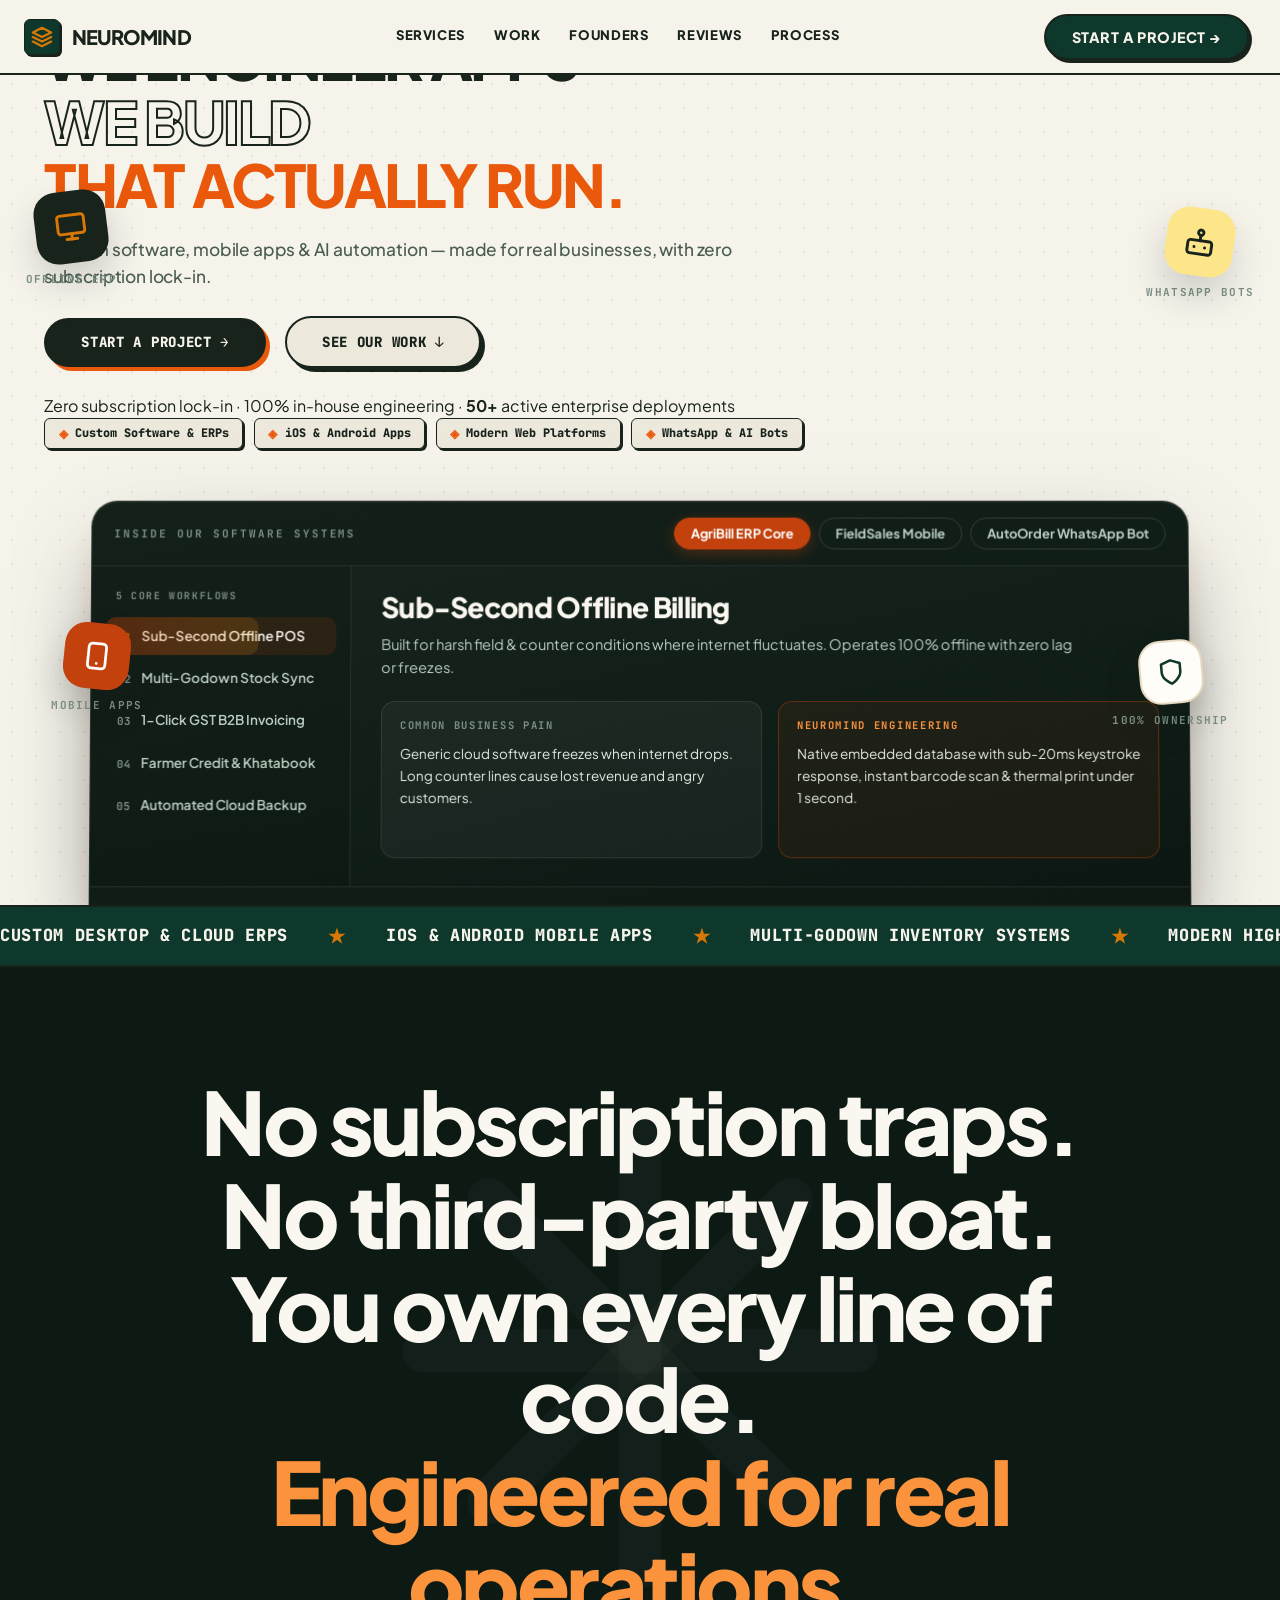
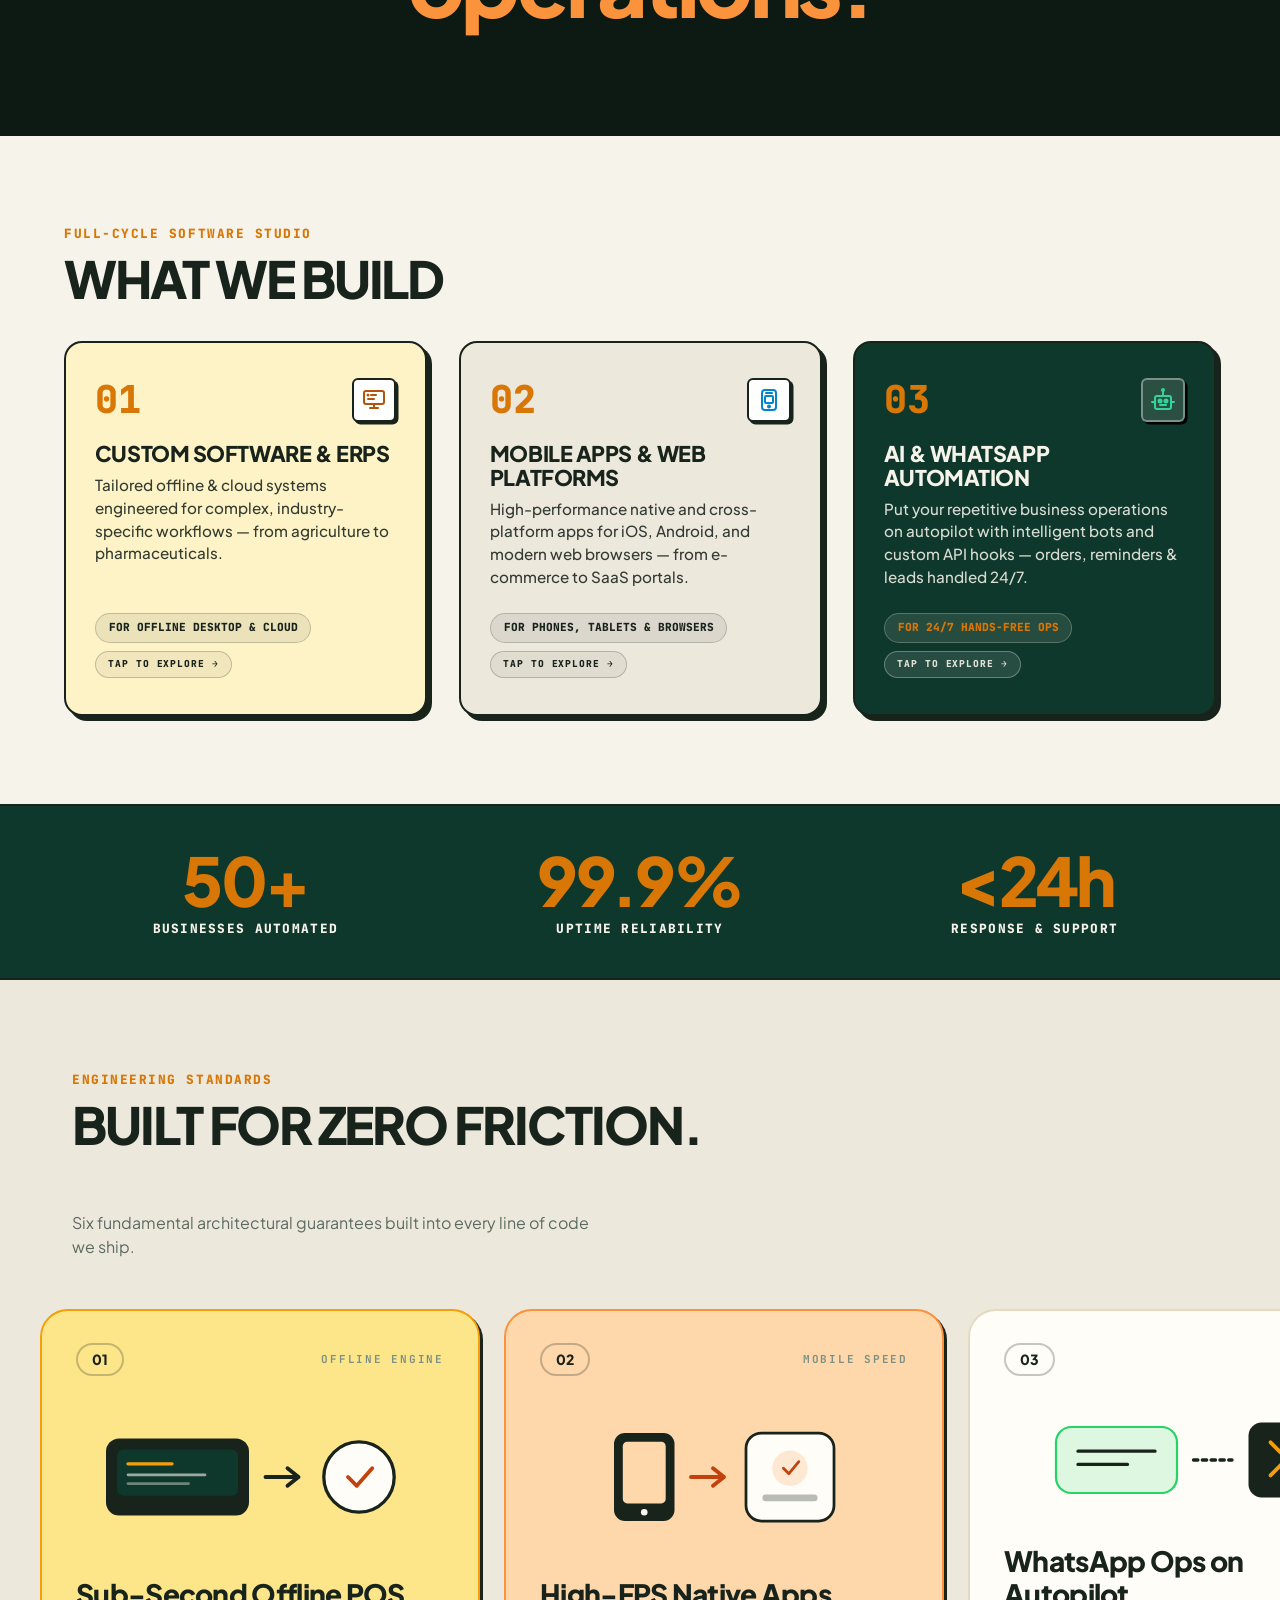
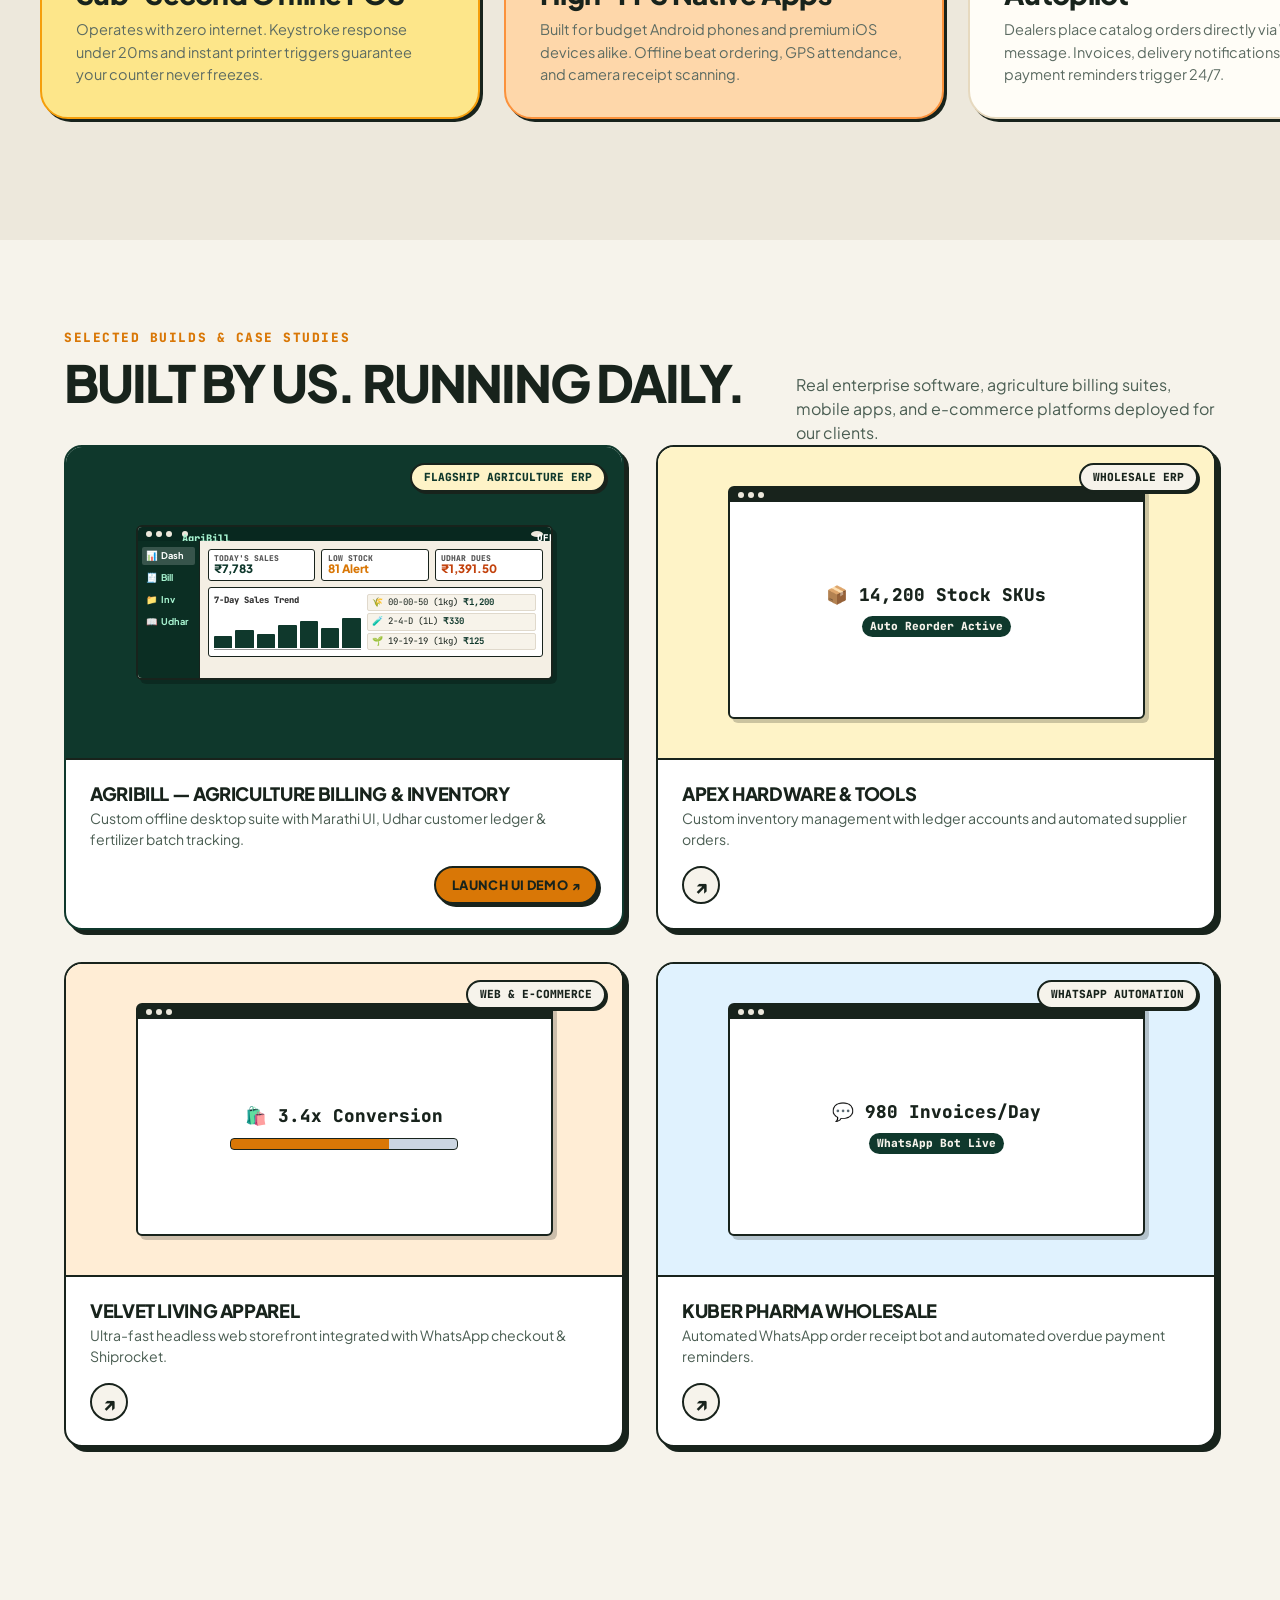
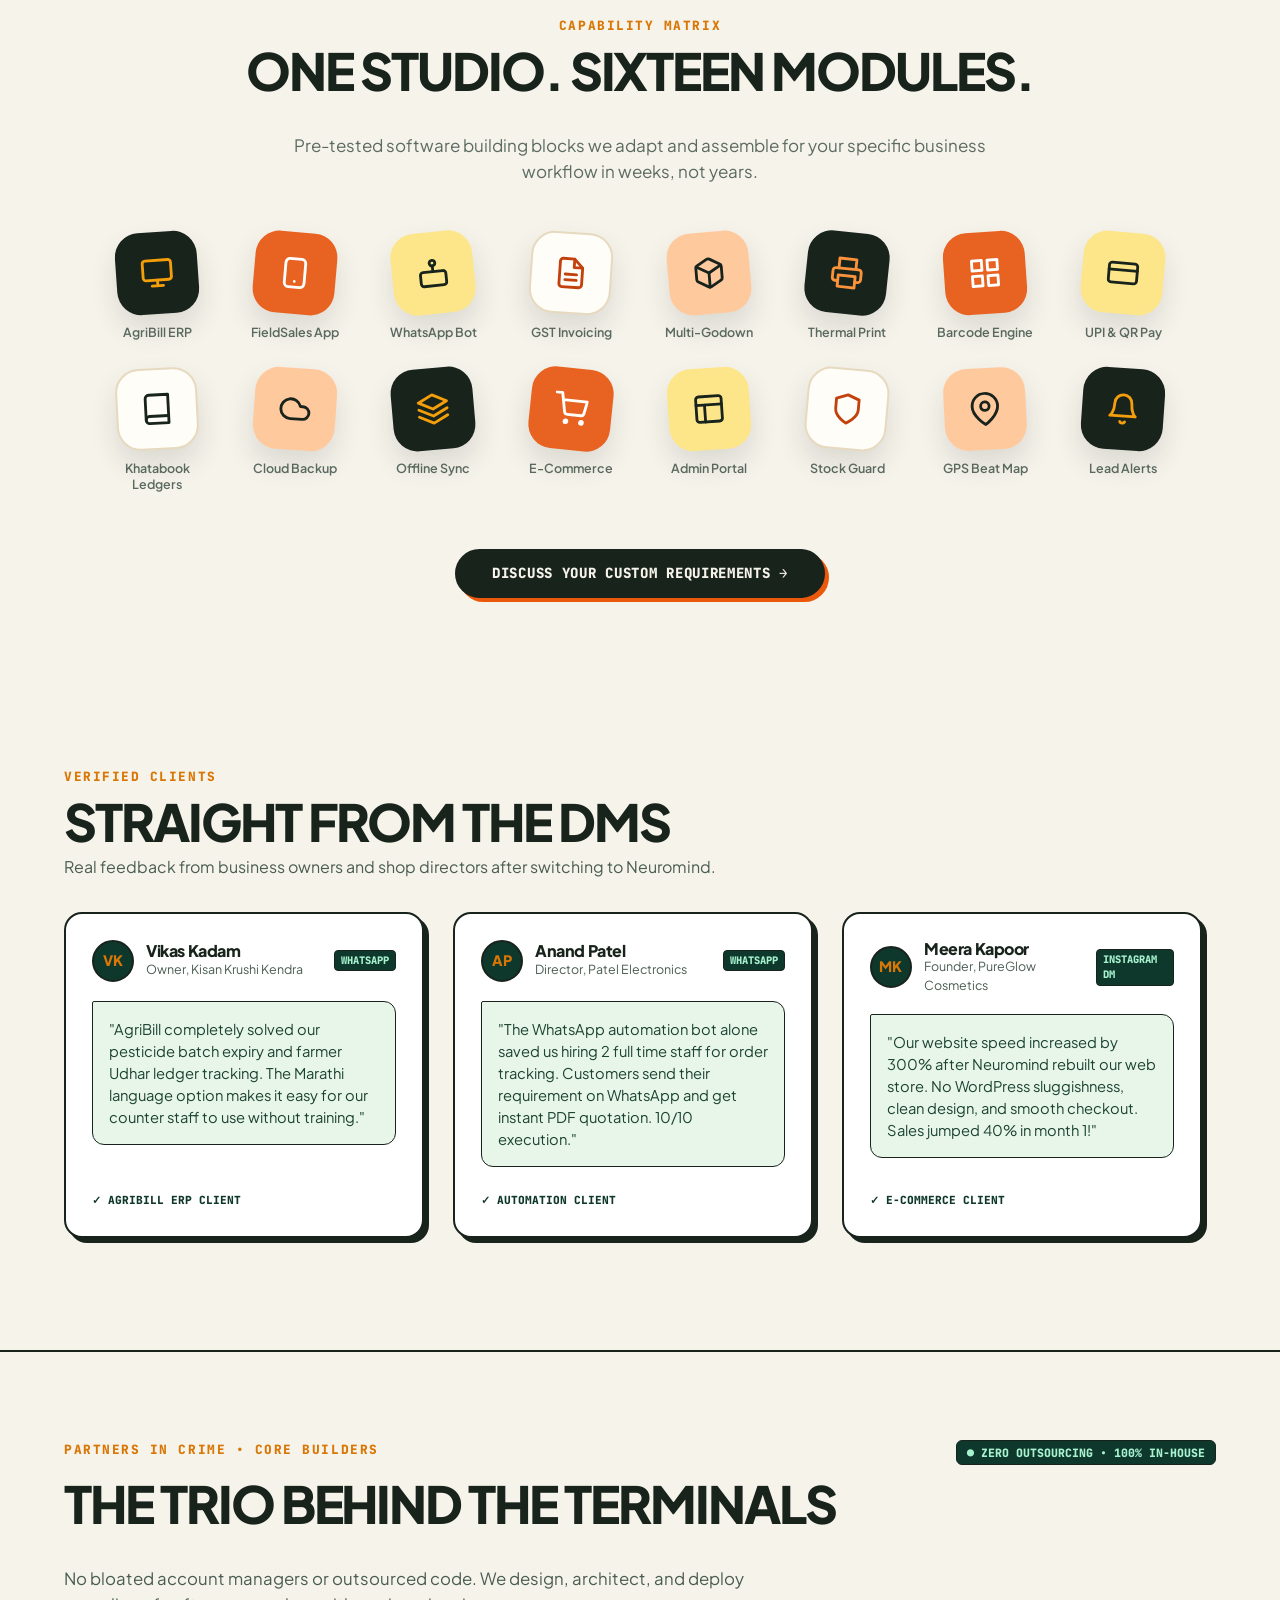
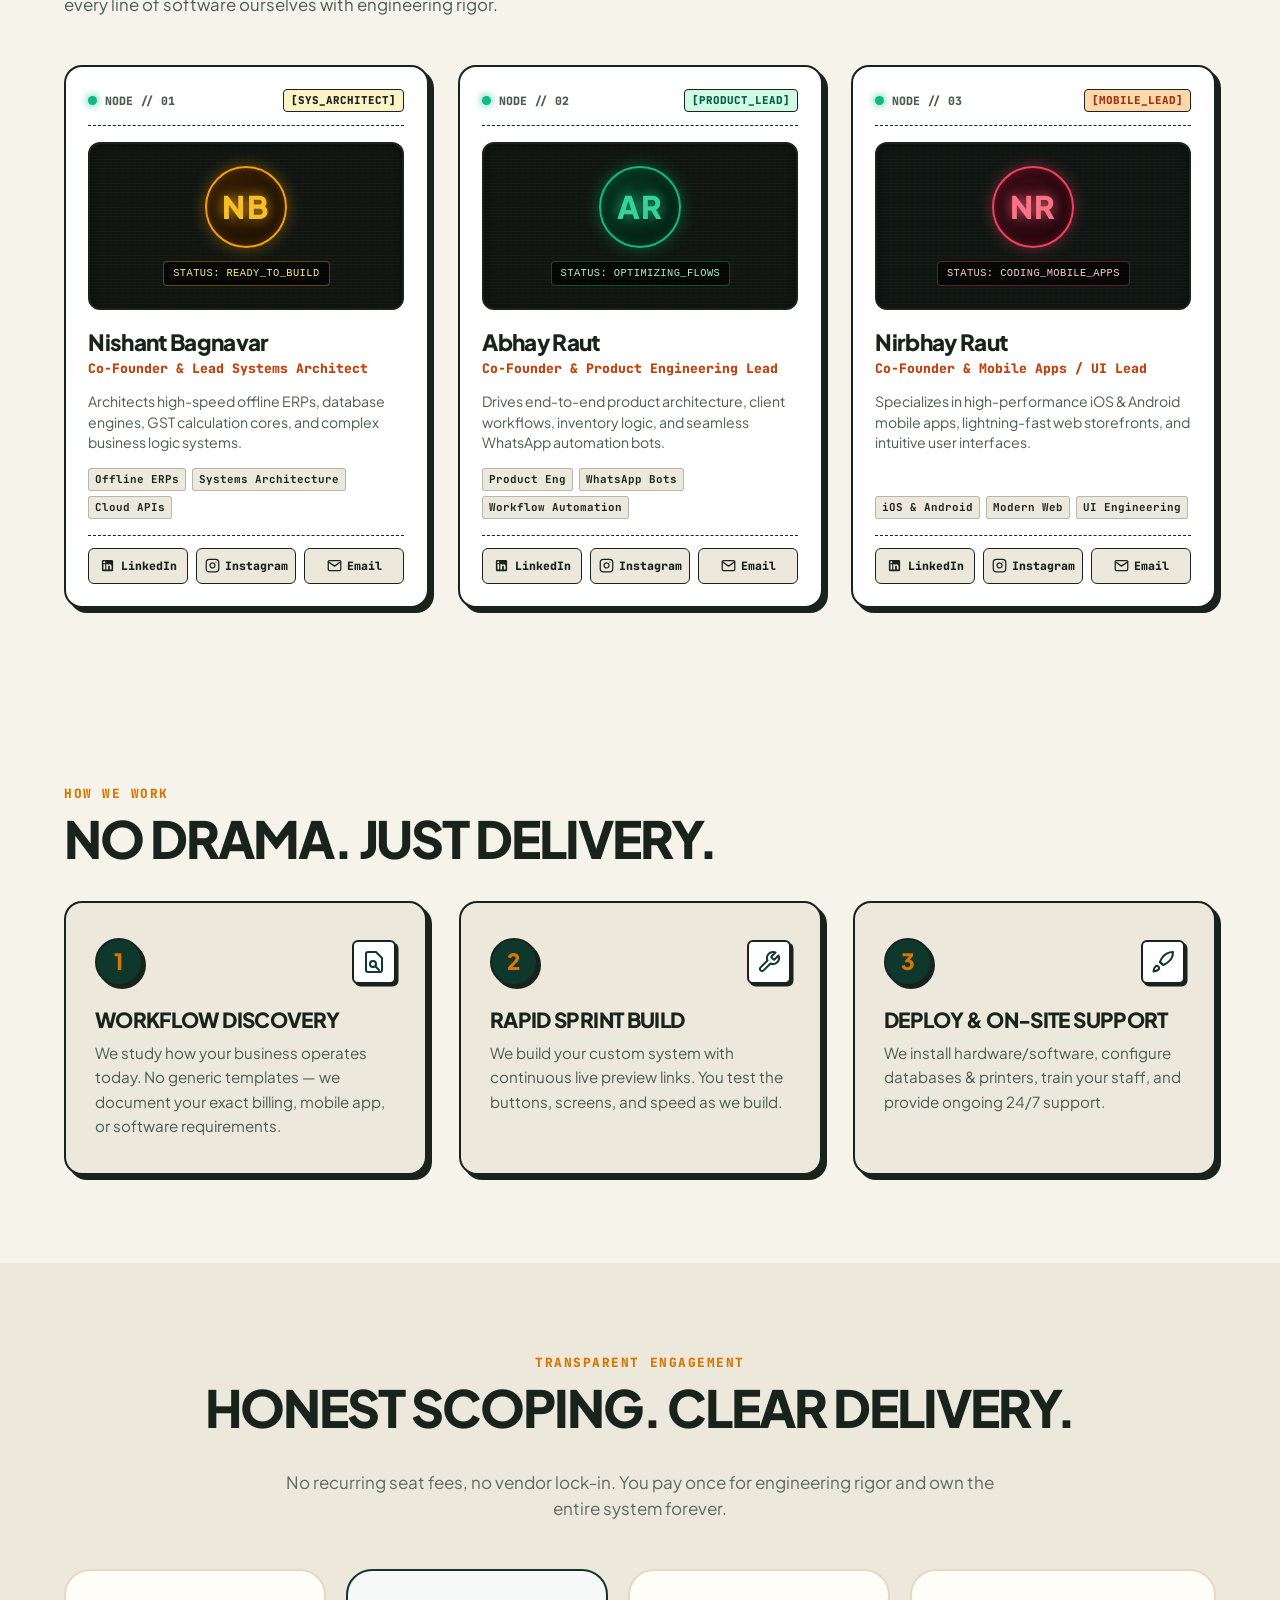
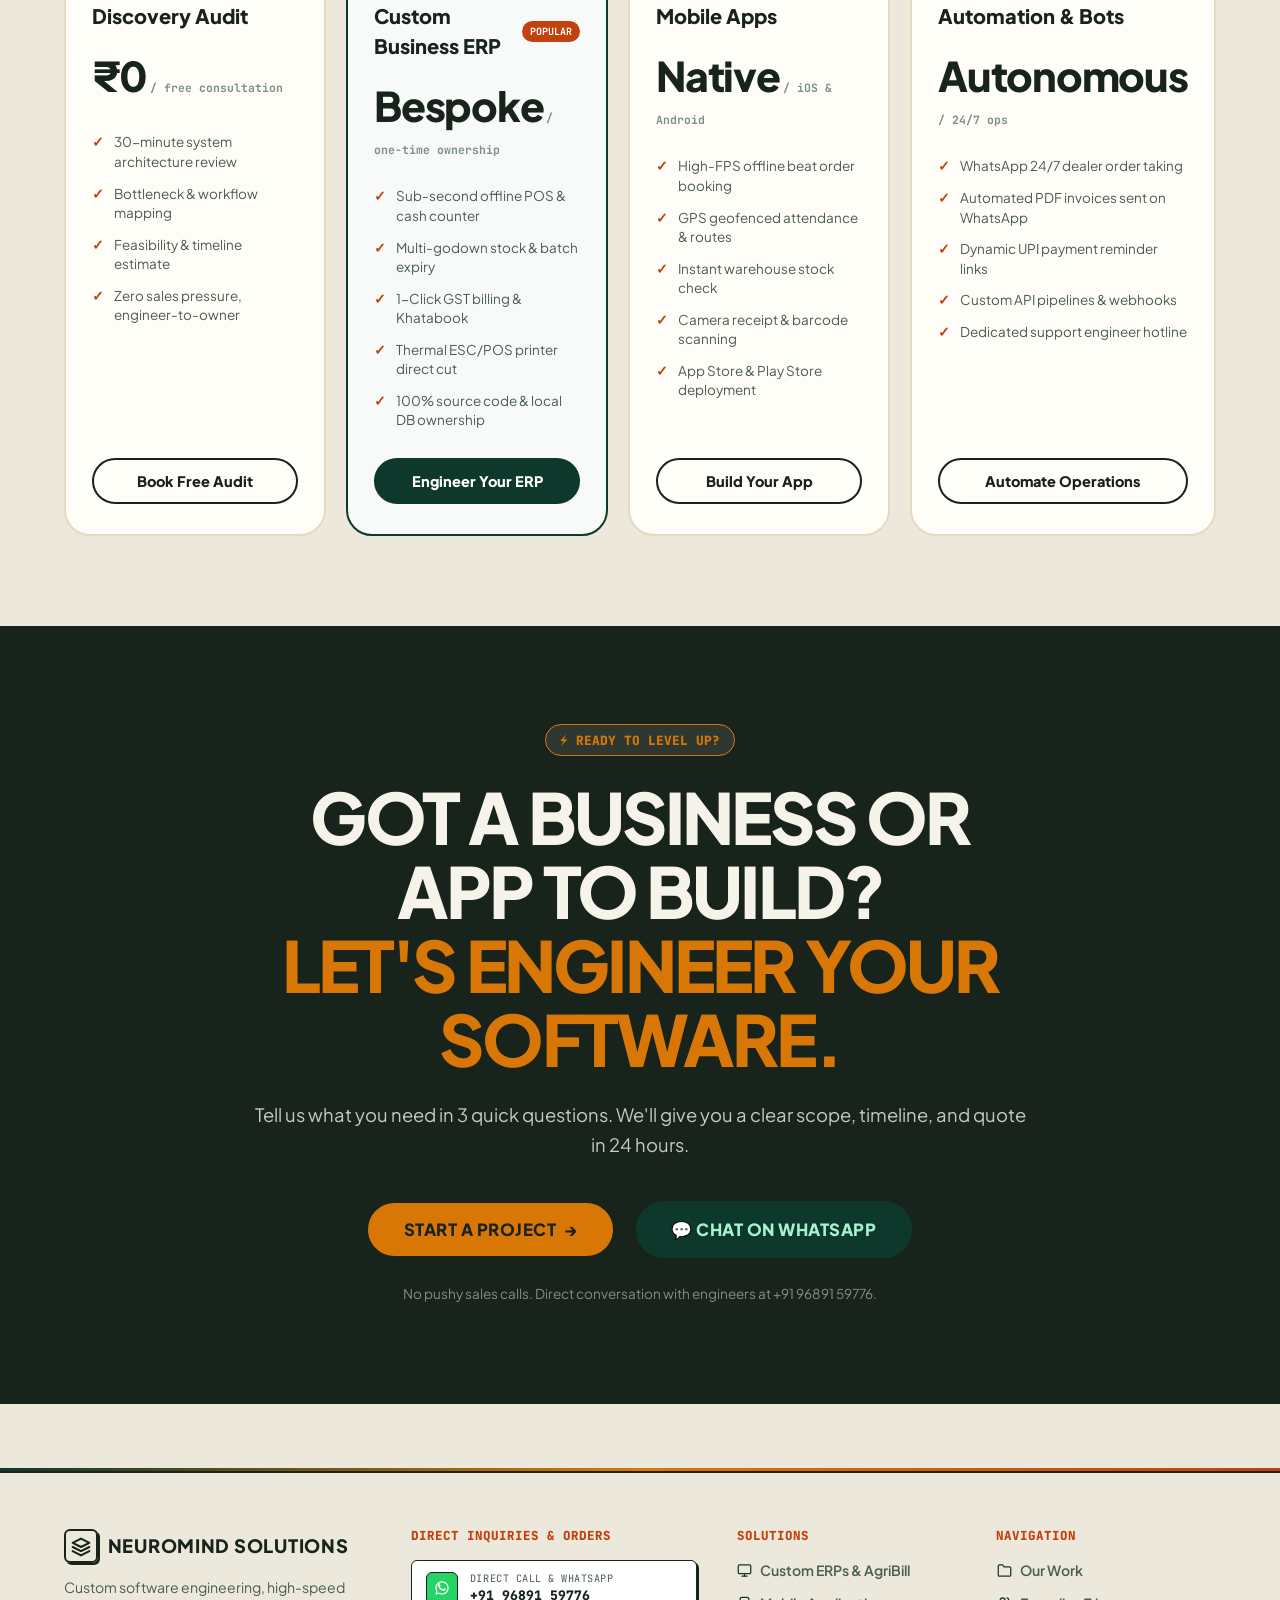
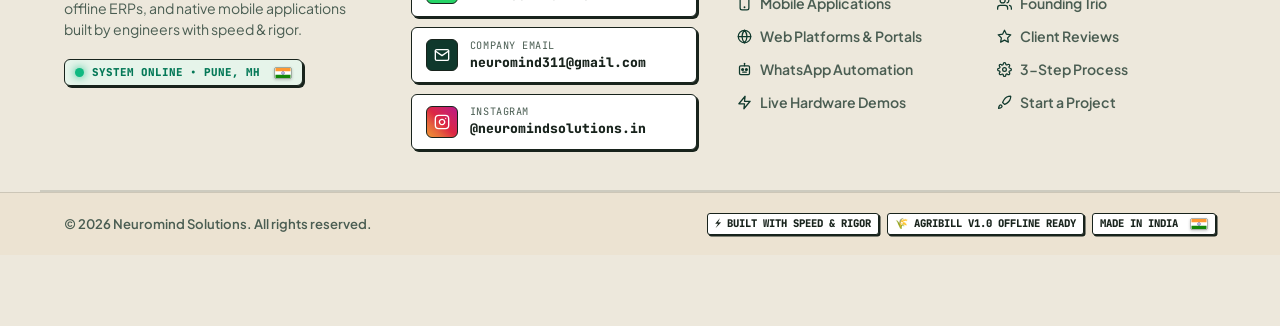
==== commit bdd261c7: "feat: complete firstprompt.build design & interaction adoption across hero, demo, bento, shelf, and " ====
--- a/index.html
+++ b/index.html
@@ -23,7 +23,7 @@
   <link rel="preconnect" href="https://api.fontshare.com">
   <link rel="stylesheet" href="https://api.fontshare.com/v2/css?f[]=cabinet-grotesk@500,700,800,900&display=swap">
 
-  <link rel="stylesheet" href="styles.css?v=2026.3">
+  <link rel="stylesheet" href="styles.css?v=2026.4">
 </head>
 <body>
 
@@ -66,6 +66,50 @@
          Adopted from competitor's aesthetic with company-wide dynamic animation
          ========================================================================== -->
     <section class="hero-section" id="hero">
+      <!-- Floating Sticker Badges (firstprompt.build aesthetic) -->
+      <div class="hero-floating-badge" data-pos="left-top">
+        <div class="hero-badge-box">
+          <svg viewBox="0 0 24 24" width="32" height="32" fill="none" stroke="currentColor" stroke-width="2.2" stroke-linecap="round" stroke-linejoin="round">
+            <rect x="2" y="3" width="20" height="14" rx="2"></rect>
+            <line x1="8" y1="21" x2="16" y2="21"></line>
+            <line x1="12" y1="17" x2="12" y2="21"></line>
+          </svg>
+        </div>
+        <span class="hero-badge-label">OFFLINE ERP</span>
+      </div>
+
+      <div class="hero-floating-badge" data-pos="left-bottom">
+        <div class="hero-badge-box">
+          <svg viewBox="0 0 24 24" width="30" height="30" fill="none" stroke="currentColor" stroke-width="2.2" stroke-linecap="round" stroke-linejoin="round">
+            <rect x="5" y="2" width="14" height="20" rx="3"></rect>
+            <line x1="12" y1="18" x2="12.01" y2="18"></line>
+          </svg>
+        </div>
+        <span class="hero-badge-label">MOBILE APPS</span>
+      </div>
+
+      <div class="hero-floating-badge" data-pos="right-top">
+        <div class="hero-badge-box">
+          <svg viewBox="0 0 24 24" width="32" height="32" fill="none" stroke="currentColor" stroke-width="2.2" stroke-linecap="round" stroke-linejoin="round">
+            <rect x="3" y="11" width="18" height="10" rx="2"></rect>
+            <circle cx="12" cy="5" r="2"></circle>
+            <path d="M12 7v4"></path>
+            <line x1="8" y1="16" x2="8.01" y2="16"></line>
+            <line x1="16" y1="16" x2="16.01" y2="16"></line>
+          </svg>
+        </div>
+        <span class="hero-badge-label">WHATSAPP BOTS</span>
+      </div>
+
+      <div class="hero-floating-badge" data-pos="right-bottom">
+        <div class="hero-badge-box">
+          <svg viewBox="0 0 24 24" width="28" height="28" fill="none" stroke="currentColor" stroke-width="2.2" stroke-linecap="round" stroke-linejoin="round">
+            <path d="M12 22s8-4 8-10V5l-8-3-8 3v7c0 6 8 10 8 10z"></path>
+          </svg>
+        </div>
+        <span class="hero-badge-label">100% OWNERSHIP</span>
+      </div>
+
       <div class="container hero-editorial">
 
         <!-- 3-Tier Colossal Headline — fp-up stagger delay 0ms -->
@@ -90,8 +134,13 @@
           </a>
         </div>
 
-        <!-- Studio Capability Badges — fp-up stagger delay 400ms -->
-        <div class="hero-pill-tags" data-hero-item style="--delay: 400ms">
+        <!-- Trust Strip (firstprompt style) -->
+        <div class="hero-trust-strip" data-hero-item style="--delay: 350ms">
+          Zero subscription lock-in &middot; 100% in-house engineering &middot; <b style="color:var(--ink);">50+</b> active enterprise deployments
+        </div>
+
+        <!-- Studio Capability Badges — fp-up stagger delay 420ms -->
+        <div class="hero-pill-tags" data-hero-item style="--delay: 420ms">
           <span class="hero-spec-pill">
             <span class="spec-symbol">◈</span> Custom Software &amp; ERPs
           </span>
@@ -106,6 +155,266 @@
           </span>
         </div>
 
+        <!-- ==================================================================
+             HERO INTERACTIVE LIVE DEMO FRAME (firstprompt.build showcase)
+             ================================================================== -->
+        <div class="fp-demo" data-hero-item style="--delay: 500ms">
+          <div class="fp-demo-glow" aria-hidden="true"></div>
+          <div class="fp-demo-frame">
+            <div class="fp-demo-grain" aria-hidden="true"></div>
+            
+            <div class="fp-dm-head">
+              <h2 class="fp-dm-eyebrow">INSIDE OUR SOFTWARE SYSTEMS</h2>
+              <div class="fp-dm-tabs" id="demoTabs">
+                <button type="button" class="fp-dm-tab" data-tab="erp" data-on="1">AgriBill ERP Core</button>
+                <button type="button" class="fp-dm-tab" data-tab="mobile">FieldSales Mobile</button>
+                <button type="button" class="fp-dm-tab" data-tab="bots">AutoOrder WhatsApp Bot</button>
+              </div>
+            </div>
+
+            <!-- Tab Pane 1: AgriBill ERP Core -->
+            <div class="fp-dm-pane" id="pane-erp" data-on="1">
+              <aside class="fp-dm-list">
+                <span class="fp-dm-list-h">5 Core Workflows</span>
+                <button type="button" class="fp-dm-row" data-pane="erp" data-slot="0" data-on="1">
+                  <span class="fp-dm-fill" aria-hidden="true"></span>
+                  <span class="fp-dm-n">01</span>
+                  <span class="fp-dm-t">Sub-Second Offline POS</span>
+                </button>
+                <button type="button" class="fp-dm-row" data-pane="erp" data-slot="1">
+                  <span class="fp-dm-fill" aria-hidden="true"></span>
+                  <span class="fp-dm-n">02</span>
+                  <span class="fp-dm-t">Multi-Godown Stock Sync</span>
+                </button>
+                <button type="button" class="fp-dm-row" data-pane="erp" data-slot="2">
+                  <span class="fp-dm-fill" aria-hidden="true"></span>
+                  <span class="fp-dm-n">03</span>
+                  <span class="fp-dm-t">1-Click GST B2B Invoicing</span>
+                </button>
+                <button type="button" class="fp-dm-row" data-pane="erp" data-slot="3">
+                  <span class="fp-dm-fill" aria-hidden="true"></span>
+                  <span class="fp-dm-n">04</span>
+                  <span class="fp-dm-t">Farmer Credit &amp; Khatabook</span>
+                </button>
+                <button type="button" class="fp-dm-row" data-pane="erp" data-slot="4">
+                  <span class="fp-dm-fill" aria-hidden="true"></span>
+                  <span class="fp-dm-n">05</span>
+                  <span class="fp-dm-t">Automated Cloud Backup</span>
+                </button>
+              </aside>
+              <div class="fp-dm-detail">
+                <div class="fp-dm-body" data-slot="0" data-on="1">
+                  <h3 class="fp-dm-h">Sub-Second Offline Billing</h3>
+                  <p class="fp-dm-how">Built for harsh field &amp; counter conditions where internet fluctuates. Operates 100% offline with zero lag or freezes.</p>
+                  <div class="fp-dm-io">
+                    <div class="fp-dm-io-col">
+                      <span class="fp-dm-io-l">Common Business Pain</span>
+                      <p>Generic cloud software freezes when internet drops. Long counter lines cause lost revenue and angry customers.</p>
+                    </div>
+                    <div class="fp-dm-io-col" data-out="1">
+                      <span class="fp-dm-io-l">Neuromind Engineering</span>
+                      <p>Native embedded database with sub-20ms keystroke response, instant barcode scan &amp; thermal print under 1 second.</p>
+                    </div>
+                  </div>
+                </div>
+                <div class="fp-dm-body" data-slot="1">
+                  <h3 class="fp-dm-h">Multi-Godown Stock Sync</h3>
+                  <p class="fp-dm-how">Real-time inventory visibility across main warehouse, sub-godowns, and retail counters with auto-alerts.</p>
+                  <div class="fp-dm-io">
+                    <div class="fp-dm-io-col">
+                      <span class="fp-dm-io-l">Common Business Pain</span>
+                      <p>Stock mismatches between physical godowns and register books. Items sell out before managers know.</p>
+                    </div>
+                    <div class="fp-dm-io-col" data-out="1">
+                      <span class="fp-dm-io-l">Neuromind Engineering</span>
+                      <p>Bi-directional sync engine that tracks batch numbers, expiry dates, and transfers between multiple godowns seamlessly.</p>
+                    </div>
+                  </div>
+                </div>
+                <div class="fp-dm-body" data-slot="2">
+                  <h3 class="fp-dm-h">1-Click GST B2B Invoicing</h3>
+                  <p class="fp-dm-how">Compliant GST filing exports, HSN lookup, e-Way bill JSON generation, and direct thermal/A4 printing.</p>
+                  <div class="fp-dm-io">
+                    <div class="fp-dm-io-col">
+                      <span class="fp-dm-io-l">Common Business Pain</span>
+                      <p>Manual tax reconciliation at month-end, accounting errors, and complex government portal upload failures.</p>
+                    </div>
+                    <div class="fp-dm-io-col" data-out="1">
+                      <span class="fp-dm-io-l">Neuromind Engineering</span>
+                      <p>Automated GSTR-1 &amp; GSTR-3B export format, instant GSTIN verification, and multi-tax slab calculations.</p>
+                    </div>
+                  </div>
+                </div>
+                <div class="fp-dm-body" data-slot="3">
+                  <h3 class="fp-dm-h">Farmer Credit &amp; Khatabook</h3>
+                  <p class="fp-dm-how">Digital ledger with automated WhatsApp payment balance reminders and harvest payment scheduling.</p>
+                  <div class="fp-dm-io">
+                    <div class="fp-dm-io-col">
+                      <span class="fp-dm-io-l">Common Business Pain</span>
+                      <p>Paper khata books get damaged, disputed balances with customers, and months of uncollected credit receivables.</p>
+                    </div>
+                    <div class="fp-dm-io-col" data-out="1">
+                      <span class="fp-dm-io-l">Neuromind Engineering</span>
+                      <p>Cryptographically verified balance histories, automatic SMS/WhatsApp payment links, and partial repayment ledger.</p>
+                    </div>
+                  </div>
+                </div>
+                <div class="fp-dm-body" data-slot="4">
+                  <h3 class="fp-dm-h">Automated Cloud Backup</h3>
+                  <p class="fp-dm-how">Never lose a single day's transaction. Encrypted nightly sync to private cloud storage whenever connected.</p>
+                  <div class="fp-dm-io">
+                    <div class="fp-dm-io-col">
+                      <span class="fp-dm-io-l">Common Business Pain</span>
+                      <p>Hard drive crashes or hardware theft obliterating 5+ years of customer financial records forever.</p>
+                    </div>
+                    <div class="fp-dm-io-col" data-out="1">
+                      <span class="fp-dm-io-l">Neuromind Engineering</span>
+                      <p>Automated encrypted differential backup with zero-friction 1-click restore to any replacement machine.</p>
+                    </div>
+                  </div>
+                </div>
+              </div>
+            </div>
+
+            <!-- Tab Pane 2: FieldSales Mobile -->
+            <div class="fp-dm-pane" id="pane-mobile">
+              <aside class="fp-dm-list">
+                <span class="fp-dm-list-h">Field Operations</span>
+                <button type="button" class="fp-dm-row" data-pane="mobile" data-slot="0" data-on="1">
+                  <span class="fp-dm-fill" aria-hidden="true"></span>
+                  <span class="fp-dm-n">01</span>
+                  <span class="fp-dm-t">Offline Beat Order Entry</span>
+                </button>
+                <button type="button" class="fp-dm-row" data-pane="mobile" data-slot="1">
+                  <span class="fp-dm-fill" aria-hidden="true"></span>
+                  <span class="fp-dm-n">02</span>
+                  <span class="fp-dm-t">GPS Attendance &amp; Route</span>
+                </button>
+                <button type="button" class="fp-dm-row" data-pane="mobile" data-slot="2">
+                  <span class="fp-dm-fill" aria-hidden="true"></span>
+                  <span class="fp-dm-n">03</span>
+                  <span class="fp-dm-t">Instant Stock Availability</span>
+                </button>
+              </aside>
+              <div class="fp-dm-detail">
+                <div class="fp-dm-body" data-slot="0" data-on="1">
+                  <h3 class="fp-dm-h">Offline Beat Order Entry</h3>
+                  <p class="fp-dm-how">Sales executives book retailer orders on Android phones even in remote rural basements without network.</p>
+                  <div class="fp-dm-io">
+                    <div class="fp-dm-io-col">
+                      <span class="fp-dm-io-l">Common Business Pain</span>
+                      <p>Sales reps take orders in physical pocket diaries, delaying dispatch by 24-48 hours until they return to office.</p>
+                    </div>
+                    <div class="fp-dm-io-col" data-out="1">
+                      <span class="fp-dm-io-l">Neuromind Engineering</span>
+                      <p>Offline-first SQLite app queues orders with zero signal; automatically fires to warehouse dispatch the moment 4G reconnects.</p>
+                    </div>
+                  </div>
+                </div>
+                <div class="fp-dm-body" data-slot="1">
+                  <h3 class="fp-dm-h">GPS Attendance &amp; Beat Route</h3>
+                  <p class="fp-dm-how">Geofenced check-ins ensure honest on-ground shop visits, mapped against daily delivery routes.</p>
+                  <div class="fp-dm-io">
+                    <div class="fp-dm-io-col">
+                      <span class="fp-dm-io-l">Common Business Pain</span>
+                      <p>Zero visibility into whether field reps actually visited assigned retail outlets or skipped territories.</p>
+                    </div>
+                    <div class="fp-dm-io-col" data-out="1">
+                      <span class="fp-dm-io-l">Neuromind Engineering</span>
+                      <p>Battery-efficient GPS verification on shop check-in, real-time manager route timeline, and customer visit photo capture.</p>
+                    </div>
+                  </div>
+                </div>
+                <div class="fp-dm-body" data-slot="2">
+                  <h3 class="fp-dm-h">Live Stock Availability</h3>
+                  <p class="fp-dm-how">Field agents check current warehouse quantities before taking promises they cannot deliver.</p>
+                  <div class="fp-dm-io">
+                    <div class="fp-dm-io-col">
+                      <span class="fp-dm-io-l">Common Business Pain</span>
+                      <p>Sales reps book out-of-stock items, leading to angry cancellations and stockouts on hot-selling products.</p>
+                    </div>
+                    <div class="fp-dm-io-col" data-out="1">
+                      <span class="fp-dm-io-l">Neuromind Engineering</span>
+                      <p>Instant live inventory badge with reserved stock tracking, price tiers, and custom dealer discounts.</p>
+                    </div>
+                  </div>
+                </div>
+              </div>
+            </div>
+
+            <!-- Tab Pane 3: AutoOrder WhatsApp Bot -->
+            <div class="fp-dm-pane" id="pane-bots">
+              <aside class="fp-dm-list">
+                <span class="fp-dm-list-h">Automation Hooks</span>
+                <button type="button" class="fp-dm-row" data-pane="bots" data-slot="0" data-on="1">
+                  <span class="fp-dm-fill" aria-hidden="true"></span>
+                  <span class="fp-dm-n">01</span>
+                  <span class="fp-dm-t">WhatsApp 24/7 Ordering</span>
+                </button>
+                <button type="button" class="fp-dm-row" data-pane="bots" data-slot="1">
+                  <span class="fp-dm-fill" aria-hidden="true"></span>
+                  <span class="fp-dm-n">02</span>
+                  <span class="fp-dm-t">Automated PDF Invoicing</span>
+                </button>
+                <button type="button" class="fp-dm-row" data-pane="bots" data-slot="2">
+                  <span class="fp-dm-fill" aria-hidden="true"></span>
+                  <span class="fp-dm-n">03</span>
+                  <span class="fp-dm-t">Payment Reminder &amp; UPI</span>
+                </button>
+              </aside>
+              <div class="fp-dm-detail">
+                <div class="fp-dm-body" data-slot="0" data-on="1">
+                  <h3 class="fp-dm-h">WhatsApp 24/7 Ordering</h3>
+                  <p class="fp-dm-how">Dealers text their order list on WhatsApp; our automated engine parses quantities and creates orders directly in ERP.</p>
+                  <div class="fp-dm-io">
+                    <div class="fp-dm-io-col">
+                      <span class="fp-dm-io-l">Common Business Pain</span>
+                      <p>Clerks spending 4+ hours daily manually reading unstructured WhatsApp messages and typing invoices.</p>
+                    </div>
+                    <div class="fp-dm-io-col" data-out="1">
+                      <span class="fp-dm-io-l">Neuromind Engineering</span>
+                      <p>Custom API webhook parses dealer catalogs, checks stock in ERP, confirms order instantly, and prints warehouse pick-list.</p>
+                    </div>
+                  </div>
+                </div>
+                <div class="fp-dm-body" data-slot="1">
+                  <h3 class="fp-dm-h">Automated PDF Invoicing</h3>
+                  <p class="fp-dm-how">Whenever a counter invoice is generated, the client receives a crisp PDF bill on WhatsApp instantly.</p>
+                  <div class="fp-dm-io">
+                    <div class="fp-dm-io-col">
+                      <span class="fp-dm-io-l">Common Business Pain</span>
+                      <p>Lost paper bills, customers demanding re-prints, and disputes on warranty or replacement dates.</p>
+                    </div>
+                    <div class="fp-dm-io-col" data-out="1">
+                      <span class="fp-dm-io-l">Neuromind Engineering</span>
+                      <p>Instant headless PDF generator fires official branded invoice with QR code payment directly to customer's phone.</p>
+                    </div>
+                  </div>
+                </div>
+                <div class="fp-dm-body" data-slot="2">
+                  <h3 class="fp-dm-h">Payment Reminders &amp; UPI Links</h3>
+                  <p class="fp-dm-how">Scheduled polite ledger balance updates sent automatically with dynamic UPI payment links.</p>
+                  <div class="fp-dm-io">
+                    <div class="fp-dm-io-col">
+                      <span class="fp-dm-io-l">Common Business Pain</span>
+                      <p>Awkward manual collection calls leading to strained customer relationships and delayed cash flow.</p>
+                    </div>
+                    <div class="fp-dm-io-col" data-out="1">
+                      <span class="fp-dm-io-l">Neuromind Engineering</span>
+                      <p>Configurable automated reminder rules with 1-click UPI intent links — funds land straight in your merchant bank account.</p>
+                    </div>
+                  </div>
+                </div>
+              </div>
+            </div>
+
+            <div class="fp-dm-foot">
+              <span class="fp-dm-note">Every system built bespoke. Zero recurring seat licenses. You own the code.</span>
+              <button class="fp-dm-open" id="demoOpenQuoteBtn">Request a live architecture demo &rarr;</button>
+            </div>
+          </div>
+        </div>
+
       </div>
     </section>
 
@@ -132,14 +441,21 @@
     </div>
 
     <!-- ==========================================================================
-         DARK STATEMENT SECTION — Scroll-illuminated text (firstprompt.build style)
+         PINNED STATEMENT SECTION — Outlined text with rotating watermark asterisk
+         (firstprompt.build data-pin="lines" architecture)
          ========================================================================== -->
-    <section class="illuminate-section" aria-label="Our promise">
-      <div class="illuminate-inner">
-        <p class="illuminate-line" data-illuminate>Bespoke software.</p>
-        <p class="illuminate-line" data-illuminate>Zero bloat.</p>
-        <p class="illuminate-line" data-illuminate>You own it all.</p>
-        <p class="illuminate-line" data-illuminate>Made for India.</p>
+    <section class="pinned-statement-section" aria-label="Our Core Philosophy">
+      <svg class="watermark-asterisk" viewBox="0 0 100 100" fill="none" stroke="currentColor" stroke-width="8" stroke-linecap="round" aria-hidden="true">
+        <line x1="50" y1="10" x2="50" y2="90"></line>
+        <line x1="10" y1="50" x2="90" y2="50"></line>
+        <line x1="22" y1="22" x2="78" y2="78"></line>
+        <line x1="22" y1="78" x2="78" y2="22"></line>
+      </svg>
+      <div class="pinned-statement-inner">
+        <div class="pinned-statement-line" data-illuminate>No subscription traps.</div>
+        <div class="pinned-statement-line" data-illuminate>No third-party bloat.</div>
+        <div class="pinned-statement-line" data-illuminate>You own every line of code.</div>
+        <div class="pinned-statement-line accent-line" data-illuminate>Engineered for real operations.</div>
       </div>
     </section>
 
@@ -437,6 +753,165 @@
       </div>
     </div>
 
+
+    <!-- ==========================================================================
+         HORIZONTAL BENTO FEATURE CAROUSEL (firstprompt.build bento architecture)
+         ========================================================================== -->
+    <section class="bento-section" id="capabilities">
+      <div class="bento-header reveal-on-scroll">
+        <div>
+          <p class="section-tag">ENGINEERING STANDARDS</p>
+          <h2 class="section-title">BUILT FOR ZERO FRICTION.</h2>
+        </div>
+        <p style="font-family: var(--font-main); font-size: 16px; color: #5c6b62; max-width: 44ch; margin: 0;">
+          Six fundamental architectural guarantees built into every line of code we ship.
+        </p>
+      </div>
+
+      <div class="bento-track-wrap">
+        <div class="bento-track">
+          
+          <!-- Bento Card 01 -->
+          <div class="bento-card card-amber reveal-on-scroll" style="--delay: 0ms">
+            <div class="bento-card-top">
+              <span class="bento-num-pill">01</span>
+              <span class="bento-tag-mono">OFFLINE ENGINE</span>
+            </div>
+            <div class="bento-art-stage" aria-hidden="true">
+              <svg viewBox="0 0 320 100" fill="none">
+                <rect x="20" y="15" width="130" height="70" rx="12" fill="#18231c" />
+                <rect x="30" y="25" width="110" height="42" rx="6" fill="#0f382c" />
+                <line x1="40" y1="38" x2="80" y2="38" stroke="#f59e0b" stroke-width="3" stroke-linecap="round" />
+                <line x1="40" y1="48" x2="110" y2="48" stroke="#faf6f0" stroke-width="2.5" stroke-linecap="round" opacity="0.6" />
+                <line x1="40" y1="56" x2="95" y2="56" stroke="#faf6f0" stroke-width="2.5" stroke-linecap="round" opacity="0.4" />
+                <path d="M165 50 L195 50 M195 50 L185 42 M195 50 L185 58" stroke="#18231c" stroke-width="3.5" stroke-linecap="round" stroke-linejoin="round" />
+                <circle cx="250" cy="50" r="32" fill="#fffdf7" stroke="#18231c" stroke-width="3" />
+                <path d="M240 50 L248 58 L262 42" stroke="#c2410c" stroke-width="3.5" stroke-linecap="round" stroke-linejoin="round" />
+              </svg>
+            </div>
+            <div>
+              <h3 class="bento-card-title">Sub-Second Offline POS</h3>
+              <p class="bento-card-desc">Operates with zero internet. Keystroke response under 20ms and instant printer triggers guarantee your counter never freezes.</p>
+            </div>
+          </div>
+
+          <!-- Bento Card 02 -->
+          <div class="bento-card card-peach reveal-on-scroll" style="--delay: 120ms">
+            <div class="bento-card-top">
+              <span class="bento-num-pill">02</span>
+              <span class="bento-tag-mono">MOBILE SPEED</span>
+            </div>
+            <div class="bento-art-stage" aria-hidden="true">
+              <svg viewBox="0 0 320 100" fill="none">
+                <rect x="60" y="10" width="55" height="80" rx="10" fill="#18231c" />
+                <rect x="68" y="18" width="39" height="56" rx="4" fill="#fed7aa" />
+                <circle cx="87.5" cy="82" r="3" fill="#faf6f0" />
+                <path d="M130 50 L160 50 M160 50 L150 42 M160 50 L150 58" stroke="#c2410c" stroke-width="3.5" stroke-linecap="round" stroke-linejoin="round" />
+                <rect x="180" y="10" width="80" height="80" rx="14" fill="#fffdf7" stroke="#18231c" stroke-width="2.5" />
+                <circle cx="220" cy="42" r="16" fill="#fb923c" opacity="0.2" />
+                <path d="M214 42 L219 47 L228 36" stroke="#c2410c" stroke-width="2.5" stroke-linecap="round" stroke-linejoin="round" />
+                <rect x="195" y="66" width="50" height="6" rx="3" fill="#18231c" opacity="0.3" />
+              </svg>
+            </div>
+            <div>
+              <h3 class="bento-card-title">High-FPS Native Apps</h3>
+              <p class="bento-card-desc">Built for budget Android phones and premium iOS devices alike. Offline beat ordering, GPS attendance, and camera receipt scanning.</p>
+            </div>
+          </div>
+
+          <!-- Bento Card 03 -->
+          <div class="bento-card card-cream reveal-on-scroll" style="--delay: 240ms">
+            <div class="bento-card-top">
+              <span class="bento-num-pill">03</span>
+              <span class="bento-tag-mono">AUTOMATION</span>
+            </div>
+            <div class="bento-art-stage" aria-hidden="true">
+              <svg viewBox="0 0 320 100" fill="none">
+                <rect x="40" y="20" width="110" height="60" rx="14" fill="#25D366" opacity="0.15" />
+                <rect x="40" y="20" width="110" height="60" rx="14" stroke="#25D366" stroke-width="2" />
+                <path d="M60 42 h70 M60 54 h45" stroke="#18231c" stroke-width="3" stroke-linecap="round" />
+                <path d="M165 50 h35" stroke="#18231c" stroke-width="3" stroke-linecap="round" stroke-dasharray="4 4" />
+                <rect x="215" y="16" width="70" height="68" rx="12" fill="#18231c" />
+                <path d="M235 34 l15 15 l-15 15" stroke="#f59e0b" stroke-width="3.5" stroke-linecap="round" stroke-linejoin="round" />
+              </svg>
+            </div>
+            <div>
+              <h3 class="bento-card-title">WhatsApp Ops on Autopilot</h3>
+              <p class="bento-card-desc">Dealers place catalog orders directly via WhatsApp message. Invoices, delivery notifications, and payment reminders trigger 24/7.</p>
+            </div>
+          </div>
+
+          <!-- Bento Card 04 -->
+          <div class="bento-card card-dark reveal-on-scroll" style="--delay: 360ms">
+            <div class="bento-card-top">
+              <span class="bento-num-pill">04</span>
+              <span class="bento-tag-mono">ARCHITECTURE</span>
+            </div>
+            <div class="bento-art-stage" aria-hidden="true">
+              <svg viewBox="0 0 320 100" fill="none">
+                <ellipse cx="90" cy="30" rx="50" ry="14" fill="#0f382c" stroke="#3b82f6" stroke-width="2" />
+                <path d="M40 30 v22 c0 8 22 14 50 14 s50 -6 50 -14 v-22" fill="#0f382c" stroke="#3b82f6" stroke-width="2" />
+                <path d="M40 52 v22 c0 8 22 14 50 14 s50 -6 50 -14 v-22" fill="#0f382c" stroke="#3b82f6" stroke-width="2" />
+                <path d="M160 52 h45" stroke="#f59e0b" stroke-width="3" stroke-linecap="round" />
+                <rect x="220" y="24" width="60" height="52" rx="10" fill="#2e4437" stroke="#fb923c" stroke-width="2" />
+                <text x="250" y="54" text-anchor="middle" font-family="monospace" font-size="14" font-weight="bold" fill="#faf6f0">&lt;5ms</text>
+              </svg>
+            </div>
+            <div>
+              <h3 class="bento-card-title">Zero Bloat Storage</h3>
+              <p class="bento-card-desc">Engineered on battle-tested SQL foundations without heavy frameworks or runtime cruft. Millions of transactions indexed cleanly.</p>
+            </div>
+          </div>
+
+          <!-- Bento Card 05 -->
+          <div class="bento-card card-cream reveal-on-scroll" style="--delay: 480ms">
+            <div class="bento-card-top">
+              <span class="bento-num-pill">05</span>
+              <span class="bento-tag-mono">HARDWARE READY</span>
+            </div>
+            <div class="bento-art-stage" aria-hidden="true">
+              <svg viewBox="0 0 320 100" fill="none">
+                <rect x="50" y="40" width="100" height="48" rx="8" fill="#18231c" />
+                <rect x="68" y="12" width="64" height="35" rx="3" fill="#fffdf7" stroke="#e6d9bf" stroke-width="1.5" />
+                <line x1="76" y1="20" x2="124" y2="20" stroke="#18231c" stroke-width="2" />
+                <line x1="76" y1="28" x2="110" y2="28" stroke="#18231c" stroke-width="2" />
+                <circle cx="132" cy="64" r="4" fill="#22c55e" />
+                <path d="M170 55 h35" stroke="#c2410c" stroke-width="3" stroke-linecap="round" stroke-dasharray="3 3" />
+                <circle cx="245" cy="55" r="28" fill="#fde68a" stroke="#18231c" stroke-width="2" />
+                <path d="M235 55 l8 8 l14 -14" stroke="#18231c" stroke-width="3" stroke-linecap="round" />
+              </svg>
+            </div>
+            <div>
+              <h3 class="bento-card-title">Direct Thermal &amp; ESC/POS</h3>
+              <p class="bento-card-desc">Plug-and-play driver support for TVS, Epson, and Bluetooth 2-inch &amp; 3-inch roll printers. Instant receipt cuts with zero dialog prompts.</p>
+            </div>
+          </div>
+
+          <!-- Bento Card 06 -->
+          <div class="bento-card card-amber reveal-on-scroll" style="--delay: 600ms">
+            <div class="bento-card-top">
+              <span class="bento-num-pill">06</span>
+              <span class="bento-tag-mono">IP OWNERSHIP</span>
+            </div>
+            <div class="bento-art-stage" aria-hidden="true">
+              <svg viewBox="0 0 320 100" fill="none">
+                <path d="M90 15 L130 30 v30 c0 25 -40 35 -40 35 s-40 -10 -40 -35 V30 Z" fill="#18231c" />
+                <circle cx="90" cy="48" r="8" fill="#f59e0b" />
+                <rect x="87" y="54" width="6" height="12" rx="2" fill="#f59e0b" />
+                <path d="M150 50 h40" stroke="#c2410c" stroke-width="3" stroke-linecap="round" />
+                <rect x="210" y="24" width="70" height="54" rx="12" fill="#fffdf7" stroke="#18231c" stroke-width="2.5" />
+                <text x="245" y="56" text-anchor="middle" font-family="monospace" font-size="15" font-weight="900" fill="#18231c">100%</text>
+              </svg>
+            </div>
+            <div>
+              <h3 class="bento-card-title">Full Intellectual Property</h3>
+              <p class="bento-card-desc">You are not renting an account on someone else's server. You receive full source code, database schemas, and complete data sovereignty.</p>
+            </div>
+          </div>
+
+        </div>
+      </div>
+    </section>
 
     <!-- Selected Work Showcase (#work) -->
     <section class="section work-section" id="work">
@@ -588,6 +1063,157 @@
       </div>
     </section>
 
+    <!-- ==========================================================================
+         SOLUTIONS SHELF (16 FLOATING CAPABILITY TILES - firstprompt.build pack shelf)
+         ========================================================================== -->
+    <section class="shelf-section" id="shelf">
+      <div class="container reveal-on-scroll">
+        <p class="section-tag">CAPABILITY MATRIX</p>
+        <h2 class="section-title">ONE STUDIO. SIXTEEN MODULES.</h2>
+        <p style="font-family: var(--font-main); font-size: 17px; color: #5c6b62; max-width: 58ch; margin: 12px auto 0;">
+          Pre-tested software building blocks we adapt and assemble for your specific business workflow in weeks, not years.
+        </p>
+
+        <div class="shelf-grid">
+          
+          <!-- Tile 01 -->
+          <div class="shelf-tile reveal-on-scroll" style="--delay: 0ms">
+            <div class="shelf-tile-box" style="background:#18231c; color:#f59e0b; animation: fp-tfloat 6.4s ease-in-out 0s infinite; transform: rotate(-4deg)">
+              <svg viewBox="0 0 24 24" width="34" height="34" fill="none" stroke="currentColor" stroke-width="2" stroke-linecap="round" stroke-linejoin="round"><rect x="2" y="3" width="20" height="14" rx="2"></rect><line x1="8" y1="21" x2="16" y2="21"></line><line x1="12" y1="17" x2="12" y2="21"></line></svg>
+            </div>
+            <span class="shelf-tile-label">AgriBill ERP</span>
+          </div>
+
+          <!-- Tile 02 -->
+          <div class="shelf-tile reveal-on-scroll" style="--delay: 40ms">
+            <div class="shelf-tile-box" style="background:#e86322; color:#fff; animation: fp-tfloat 7.1s ease-in-out 0.4s infinite; transform: rotate(5deg)">
+              <svg viewBox="0 0 24 24" width="34" height="34" fill="none" stroke="currentColor" stroke-width="2" stroke-linecap="round" stroke-linejoin="round"><rect x="5" y="2" width="14" height="20" rx="3"></rect><line x1="12" y1="18" x2="12.01" y2="18"></line></svg>
+            </div>
+            <span class="shelf-tile-label">FieldSales App</span>
+          </div>
+
+          <!-- Tile 03 -->
+          <div class="shelf-tile reveal-on-scroll" style="--delay: 80ms">
+            <div class="shelf-tile-box" style="background:#fde68a; color:#18231c; animation: fp-tfloat 7.8s ease-in-out 0.8s infinite; transform: rotate(-6deg)">
+              <svg viewBox="0 0 24 24" width="34" height="34" fill="none" stroke="currentColor" stroke-width="2" stroke-linecap="round" stroke-linejoin="round"><rect x="3" y="11" width="18" height="10" rx="2"></rect><circle cx="12" cy="5" r="2"></circle><path d="M12 7v4"></path></svg>
+            </div>
+            <span class="shelf-tile-label">WhatsApp Bot</span>
+          </div>
+
+          <!-- Tile 04 -->
+          <div class="shelf-tile reveal-on-scroll" style="--delay: 120ms">
+            <div class="shelf-tile-box" style="background:#fffdf7; border:2px solid #e6d9bf; color:#c2410c; animation: fp-tfloat 6.6s ease-in-out 0.3s infinite; transform: rotate(4deg)">
+              <svg viewBox="0 0 24 24" width="34" height="34" fill="none" stroke="currentColor" stroke-width="2" stroke-linecap="round" stroke-linejoin="round"><path d="M14 2H6a2 2 0 0 0-2 2v16a2 2 0 0 0 2 2h12a2 2 0 0 0 2-2V8z"></path><polyline points="14 2 14 8 20 8"></polyline><line x1="16" y1="13" x2="8" y2="13"></line><line x1="16" y1="17" x2="8" y2="17"></line></svg>
+            </div>
+            <span class="shelf-tile-label">GST Invoicing</span>
+          </div>
+
+          <!-- Tile 05 -->
+          <div class="shelf-tile reveal-on-scroll" style="--delay: 160ms">
+            <div class="shelf-tile-box" style="background:#ffc99e; color:#18231c; animation: fp-tfloat 7.3s ease-in-out 0.7s infinite; transform: rotate(-5deg)">
+              <svg viewBox="0 0 24 24" width="34" height="34" fill="none" stroke="currentColor" stroke-width="2" stroke-linecap="round" stroke-linejoin="round"><path d="M21 16V8a2 2 0 0 0-1-1.73l-7-4a2 2 0 0 0-2 0l-7 4A2 2 0 0 0 3 8v8a2 2 0 0 0 1 1.73l7 4a2 2 0 0 0 2 0l7-4A2 2 0 0 0 21 16z"></path><polyline points="3.27 6.96 12 12.01 20.73 6.96"></polyline><line x1="12" y1="22.08" x2="12" y2="12"></line></svg>
+            </div>
+            <span class="shelf-tile-label">Multi-Godown</span>
+          </div>
+
+          <!-- Tile 06 -->
+          <div class="shelf-tile reveal-on-scroll" style="--delay: 200ms">
+            <div class="shelf-tile-box" style="background:#18231c; color:#fb923c; animation: fp-tfloat 8.0s ease-in-out 0.2s infinite; transform: rotate(6deg)">
+              <svg viewBox="0 0 24 24" width="34" height="34" fill="none" stroke="currentColor" stroke-width="2" stroke-linecap="round" stroke-linejoin="round"><polyline points="6 9 6 2 18 2 18 9"></polyline><path d="M6 18H4a2 2 0 0 1-2-2v-5a2 2 0 0 1 2-2h16a2 2 0 0 1 2 2v5a2 2 0 0 1-2 2h-2"></path><rect x="6" y="14" width="12" height="8"></rect></svg>
+            </div>
+            <span class="shelf-tile-label">Thermal Print</span>
+          </div>
+
+          <!-- Tile 07 -->
+          <div class="shelf-tile reveal-on-scroll" style="--delay: 240ms">
+            <div class="shelf-tile-box" style="background:#e86322; color:#fff; animation: fp-tfloat 6.8s ease-in-out 0.6s infinite; transform: rotate(-4deg)">
+              <svg viewBox="0 0 24 24" width="34" height="34" fill="none" stroke="currentColor" stroke-width="2" stroke-linecap="round" stroke-linejoin="round"><rect x="3" y="3" width="7" height="7"></rect><rect x="14" y="3" width="7" height="7"></rect><rect x="14" y="14" width="7" height="7"></rect><rect x="3" y="14" width="7" height="7"></rect></svg>
+            </div>
+            <span class="shelf-tile-label">Barcode Engine</span>
+          </div>
+
+          <!-- Tile 08 -->
+          <div class="shelf-tile reveal-on-scroll" style="--delay: 280ms">
+            <div class="shelf-tile-box" style="background:#fde68a; color:#18231c; animation: fp-tfloat 7.5s ease-in-out 0.1s infinite; transform: rotate(5deg)">
+              <svg viewBox="0 0 24 24" width="34" height="34" fill="none" stroke="currentColor" stroke-width="2" stroke-linecap="round" stroke-linejoin="round"><rect x="2" y="5" width="20" height="14" rx="2"></rect><line x1="2" y1="10" x2="22" y2="10"></line></svg>
+            </div>
+            <span class="shelf-tile-label">UPI &amp; QR Pay</span>
+          </div>
+
+          <!-- Tile 09 -->
+          <div class="shelf-tile reveal-on-scroll" style="--delay: 320ms">
+            <div class="shelf-tile-box" style="background:#fffdf7; border:2px solid #e6d9bf; color:#18231c; animation: fp-tfloat 8.2s ease-in-out 0.5s infinite; transform: rotate(-3deg)">
+              <svg viewBox="0 0 24 24" width="34" height="34" fill="none" stroke="currentColor" stroke-width="2" stroke-linecap="round" stroke-linejoin="round"><path d="M4 19.5A2.5 2.5 0 0 1 6.5 17H20"></path><path d="M6.5 2H20v20H6.5A2.5 2.5 0 0 1 4 19.5v-15A2.5 2.5 0 0 1 6.5 2z"></path></svg>
+            </div>
+            <span class="shelf-tile-label">Khatabook Ledgers</span>
+          </div>
+
+          <!-- Tile 10 -->
+          <div class="shelf-tile reveal-on-scroll" style="--delay: 360ms">
+            <div class="shelf-tile-box" style="background:#ffc99e; color:#18231c; animation: fp-tfloat 7.0s ease-in-out 0s infinite; transform: rotate(4deg)">
+              <svg viewBox="0 0 24 24" width="34" height="34" fill="none" stroke="currentColor" stroke-width="2" stroke-linecap="round" stroke-linejoin="round"><path d="M17.5 19H9a7 7 0 1 1 6.71-9h1.79a4.5 4.5 0 1 1 0 9Z"></path></svg>
+            </div>
+            <span class="shelf-tile-label">Cloud Backup</span>
+          </div>
+
+          <!-- Tile 11 -->
+          <div class="shelf-tile reveal-on-scroll" style="--delay: 400ms">
+            <div class="shelf-tile-box" style="background:#18231c; color:#f59e0b; animation: fp-tfloat 7.7s ease-in-out 0.4s infinite; transform: rotate(-5deg)">
+              <svg viewBox="0 0 24 24" width="34" height="34" fill="none" stroke="currentColor" stroke-width="2" stroke-linecap="round" stroke-linejoin="round"><polygon points="12 2 2 7 12 12 22 7 12 2"></polygon><polyline points="2 17 12 22 22 17"></polyline><polyline points="2 12 12 17 22 12"></polyline></svg>
+            </div>
+            <span class="shelf-tile-label">Offline Sync</span>
+          </div>
+
+          <!-- Tile 12 -->
+          <div class="shelf-tile reveal-on-scroll" style="--delay: 440ms">
+            <div class="shelf-tile-box" style="background:#e86322; color:#fff; animation: fp-tfloat 6.5s ease-in-out 0.8s infinite; transform: rotate(6deg)">
+              <svg viewBox="0 0 24 24" width="34" height="34" fill="none" stroke="currentColor" stroke-width="2" stroke-linecap="round" stroke-linejoin="round"><circle cx="9" cy="21" r="1"></circle><circle cx="20" cy="21" r="1"></circle><path d="M1 1h4l2.68 13.39a2 2 0 0 0 2 1.61h9.72a2 2 0 0 0 2-1.61L23 6H6"></path></svg>
+            </div>
+            <span class="shelf-tile-label">E-Commerce</span>
+          </div>
+
+          <!-- Tile 13 -->
+          <div class="shelf-tile reveal-on-scroll" style="--delay: 480ms">
+            <div class="shelf-tile-box" style="background:#fde68a; color:#18231c; animation: fp-tfloat 7.2s ease-in-out 0.3s infinite; transform: rotate(-4deg)">
+              <svg viewBox="0 0 24 24" width="34" height="34" fill="none" stroke="currentColor" stroke-width="2" stroke-linecap="round" stroke-linejoin="round"><rect x="3" y="3" width="18" height="18" rx="2"></rect><path d="M3 9h18"></path><path d="M9 21V9"></path></svg>
+            </div>
+            <span class="shelf-tile-label">Admin Portal</span>
+          </div>
+
+          <!-- Tile 14 -->
+          <div class="shelf-tile reveal-on-scroll" style="--delay: 520ms">
+            <div class="shelf-tile-box" style="background:#fffdf7; border:2px solid #e6d9bf; color:#c2410c; animation: fp-tfloat 7.9s ease-in-out 0.7s infinite; transform: rotate(5deg)">
+              <svg viewBox="0 0 24 24" width="34" height="34" fill="none" stroke="currentColor" stroke-width="2" stroke-linecap="round" stroke-linejoin="round"><path d="M12 22s8-4 8-10V5l-8-3-8 3v7c0 6 8 10 8 10z"></path></svg>
+            </div>
+            <span class="shelf-tile-label">Stock Guard</span>
+          </div>
+
+          <!-- Tile 15 -->
+          <div class="shelf-tile reveal-on-scroll" style="--delay: 560ms">
+            <div class="shelf-tile-box" style="background:#ffc99e; color:#18231c; animation: fp-tfloat 6.7s ease-in-out 0.2s infinite; transform: rotate(-3deg)">
+              <svg viewBox="0 0 24 24" width="34" height="34" fill="none" stroke="currentColor" stroke-width="2" stroke-linecap="round" stroke-linejoin="round"><path d="M21 10c0 7-9 13-9 13s-9-6-9-13a9 9 0 0 1 18 0z"></path><circle cx="12" cy="10" r="3"></circle></svg>
+            </div>
+            <span class="shelf-tile-label">GPS Beat Map</span>
+          </div>
+
+          <!-- Tile 16 -->
+          <div class="shelf-tile reveal-on-scroll" style="--delay: 600ms">
+            <div class="shelf-tile-box" style="background:#18231c; color:#f59e0b; animation: fp-tfloat 7.4s ease-in-out 0.6s infinite; transform: rotate(4deg)">
+              <svg viewBox="0 0 24 24" width="34" height="34" fill="none" stroke="currentColor" stroke-width="2" stroke-linecap="round" stroke-linejoin="round"><path d="M18 8A6 6 0 0 0 6 8c0 7-3 9-3 9h18s-3-2-3-9"></path><path d="M13.73 21a2 2 0 0 1-3.46 0"></path></svg>
+            </div>
+            <span class="shelf-tile-label">Lead Alerts</span>
+          </div>
+
+        </div>
+
+        <div style="margin-top: 3.5rem;">
+          <button class="btn btn-hero-primary" id="shelfConsultBtn">
+            DISCUSS YOUR CUSTOM REQUIREMENTS &rarr;
+          </button>
+        </div>
+      </div>
+    </section>
+
     <!-- Social Proof: Straight from the DMs (#reviews) -->
     <section class="section reviews-section" id="reviews">
       <div class="container">
@@ -921,6 +1547,150 @@
             <h3 class="process-title">DEPLOY &amp; ON-SITE SUPPORT</h3>
             <p class="process-desc">We install hardware/software, configure databases &amp; printers, train your staff, and provide ongoing 24/7 support.</p>
           </div>
+        </div>
+      </div>
+    </section>
+
+    <!-- ==========================================================================
+         4-TIER ENGAGEMENT / PRICING GRID (firstprompt.build architecture)
+         ========================================================================== -->
+    <section class="pricing-section" id="pricing">
+      <div class="container reveal-on-scroll">
+        <p class="section-tag" style="text-align: center;">TRANSPARENT ENGAGEMENT</p>
+        <h2 class="section-title" style="text-align: center;">HONEST SCOPING. CLEAR DELIVERY.</h2>
+        <p style="font-family: var(--font-main); font-size: 17px; color: #5c6b62; max-width: 60ch; margin: 12px auto 0; text-align: center;">
+          No recurring seat fees, no vendor lock-in. You pay once for engineering rigor and own the entire system forever.
+        </p>
+
+        <div class="pricing-grid">
+          
+          <!-- Tier 1 -->
+          <div class="pricing-card reveal-on-scroll" style="--delay: 0ms">
+            <div class="pricing-tier-name">Discovery Audit</div>
+            <div class="pricing-price-wrap">
+              <span class="pricing-price-val">₹0</span>
+              <span class="pricing-price-sub"> / free consultation</span>
+            </div>
+            <div class="pricing-list">
+              <div class="pricing-item">
+                <span class="pricing-check">✓</span>
+                <span>30-minute system architecture review</span>
+              </div>
+              <div class="pricing-item">
+                <span class="pricing-check">✓</span>
+                <span>Bottleneck &amp; workflow mapping</span>
+              </div>
+              <div class="pricing-item">
+                <span class="pricing-check">✓</span>
+                <span>Feasibility &amp; timeline estimate</span>
+              </div>
+              <div class="pricing-item">
+                <span class="pricing-check">✓</span>
+                <span>Zero sales pressure, engineer-to-owner</span>
+              </div>
+            </div>
+            <button class="pricing-cta-btn open-quote-trigger" data-service="audit">Book Free Audit</button>
+          </div>
+
+          <!-- Tier 2 (Featured) -->
+          <div class="pricing-card featured reveal-on-scroll" style="--delay: 120ms">
+            <div style="display:flex; justify-content:space-between; align-items:center;">
+              <div class="pricing-tier-name">Custom Business ERP</div>
+              <span style="background:var(--terracotta); color:#fff; font-family:var(--font-mono); font-size:10px; font-weight:700; padding:3px 8px; border-radius:999px;">POPULAR</span>
+            </div>
+            <div class="pricing-price-wrap">
+              <span class="pricing-price-val">Bespoke</span>
+              <span class="pricing-price-sub"> / one-time ownership</span>
+            </div>
+            <div class="pricing-list">
+              <div class="pricing-item">
+                <span class="pricing-check">✓</span>
+                <span>Sub-second offline POS &amp; cash counter</span>
+              </div>
+              <div class="pricing-item">
+                <span class="pricing-check">✓</span>
+                <span>Multi-godown stock &amp; batch expiry</span>
+              </div>
+              <div class="pricing-item">
+                <span class="pricing-check">✓</span>
+                <span>1-Click GST billing &amp; Khatabook</span>
+              </div>
+              <div class="pricing-item">
+                <span class="pricing-check">✓</span>
+                <span>Thermal ESC/POS printer direct cut</span>
+              </div>
+              <div class="pricing-item">
+                <span class="pricing-check">✓</span>
+                <span>100% source code &amp; local DB ownership</span>
+              </div>
+            </div>
+            <button class="pricing-cta-btn open-quote-trigger" data-service="erp">Engineer Your ERP</button>
+          </div>
+
+          <!-- Tier 3 -->
+          <div class="pricing-card reveal-on-scroll" style="--delay: 240ms">
+            <div class="pricing-tier-name">Mobile Apps</div>
+            <div class="pricing-price-wrap">
+              <span class="pricing-price-val">Native</span>
+              <span class="pricing-price-sub"> / iOS &amp; Android</span>
+            </div>
+            <div class="pricing-list">
+              <div class="pricing-item">
+                <span class="pricing-check">✓</span>
+                <span>High-FPS offline beat order booking</span>
+              </div>
+              <div class="pricing-item">
+                <span class="pricing-check">✓</span>
+                <span>GPS geofenced attendance &amp; routes</span>
+              </div>
+              <div class="pricing-item">
+                <span class="pricing-check">✓</span>
+                <span>Instant warehouse stock check</span>
+              </div>
+              <div class="pricing-item">
+                <span class="pricing-check">✓</span>
+                <span>Camera receipt &amp; barcode scanning</span>
+              </div>
+              <div class="pricing-item">
+                <span class="pricing-check">✓</span>
+                <span>App Store &amp; Play Store deployment</span>
+              </div>
+            </div>
+            <button class="pricing-cta-btn open-quote-trigger" data-service="mobile">Build Your App</button>
+          </div>
+
+          <!-- Tier 4 -->
+          <div class="pricing-card reveal-on-scroll" style="--delay: 360ms">
+            <div class="pricing-tier-name">Automation &amp; Bots</div>
+            <div class="pricing-price-wrap">
+              <span class="pricing-price-val">Autonomous</span>
+              <span class="pricing-price-sub"> / 24/7 ops</span>
+            </div>
+            <div class="pricing-list">
+              <div class="pricing-item">
+                <span class="pricing-check">✓</span>
+                <span>WhatsApp 24/7 dealer order taking</span>
+              </div>
+              <div class="pricing-item">
+                <span class="pricing-check">✓</span>
+                <span>Automated PDF invoices sent on WhatsApp</span>
+              </div>
+              <div class="pricing-item">
+                <span class="pricing-check">✓</span>
+                <span>Dynamic UPI payment reminder links</span>
+              </div>
+              <div class="pricing-item">
+                <span class="pricing-check">✓</span>
+                <span>Custom API pipelines &amp; webhooks</span>
+              </div>
+              <div class="pricing-item">
+                <span class="pricing-check">✓</span>
+                <span>Dedicated support engineer hotline</span>
+              </div>
+            </div>
+            <button class="pricing-cta-btn open-quote-trigger" data-service="ai">Automate Operations</button>
+          </div>
+
         </div>
       </div>
     </section>
@@ -2316,6 +3086,6 @@
 
 
 
-  <script src="app.js?v=2026.3"></script>
+  <script src="app.js?v=2026.4"></script>
 </body>
 </html>
--- a/styles.css
+++ b/styles.css
@@ -190,6 +190,887 @@
   }
 }
 
+/* ==========================================================================
+   ADDITIONAL FIRSTPROMPT.BUILD KEYFRAME ANIMATIONS & PHYSICS
+   ========================================================================== */
+
+@keyframes fp-tfloat {
+  0%, 100% { transform: translateY(0); }
+  50%      { transform: translateY(-10px); }
+}
+
+@keyframes fp-caret {
+  0%, 45% { opacity: 1; }
+  50%, 100% { opacity: 0; }
+}
+
+@keyframes fp-spin {
+  to { transform: rotate(360deg); }
+}
+
+@keyframes fp-spin-slow {
+  from { transform: translate(-50%, -50%) rotate(0deg); }
+  to   { transform: translate(-50%, -50%) rotate(360deg); }
+}
+
+@keyframes fp-marq {
+  from { transform: translateX(0); }
+  to   { transform: translateX(-50%); }
+}
+
+@keyframes fp-dm-in {
+  from { opacity: 0; transform: translateY(12px); }
+  to   { opacity: 1; transform: none; }
+}
+
+@keyframes fp-art-in {
+  from { opacity: 0; transform: translateY(10px); }
+  to   { opacity: 1; transform: none; }
+}
+
+@keyframes fp-art-grow {
+  from { opacity: 0; transform: scaleY(0.04); }
+  to   { opacity: 1; transform: scaleY(1); }
+}
+
+@keyframes fp-art-pop {
+  from { opacity: 0; transform: scale(0.82); }
+  to   { opacity: 1; transform: scale(1); }
+}
+
+@keyframes fp-art-draw {
+  from { stroke-dashoffset: 80; }
+  to   { stroke-dashoffset: 0; }
+}
+
+@keyframes fp-art-type {
+  from { transform: scaleX(0); }
+  to   { transform: scaleX(1); }
+}
+
+/* ==========================================================================
+   HERO FLOATING STICKER BADGES (firstprompt.build aesthetic)
+   ========================================================================== */
+
+.hero-floating-badge {
+  position: absolute;
+  z-index: 2;
+  display: flex;
+  flex-direction: column;
+  align-items: center;
+  gap: 8px;
+  pointer-events: none;
+  user-select: none;
+}
+
+.hero-badge-box {
+  width: 72px;
+  height: 72px;
+  border-radius: 22px;
+  display: flex;
+  align-items: center;
+  justify-content: center;
+  box-shadow: 0 18px 36px rgba(24, 35, 28, 0.18);
+  transition: transform 0.3s cubic-bezier(0.22, 1, 0.36, 1);
+}
+
+.hero-badge-label {
+  font-family: var(--font-mono);
+  font-size: 11px;
+  font-weight: 700;
+  text-transform: uppercase;
+  letter-spacing: 0.12em;
+  color: #7d9085;
+}
+
+.hero-floating-badge[data-pos="left-top"] {
+  left: 2%;
+  top: 14%;
+  animation: fp-tfloat 6.4s ease-in-out infinite;
+}
+.hero-floating-badge[data-pos="left-top"] .hero-badge-box {
+  background: var(--ink);
+  color: var(--amber);
+  transform: rotate(-7deg);
+}
+
+.hero-floating-badge[data-pos="left-bottom"] {
+  left: 4%;
+  top: 66%;
+  animation: fp-tfloat 7.8s ease-in-out 0.6s infinite;
+}
+.hero-floating-badge[data-pos="left-bottom"] .hero-badge-box {
+  background: var(--terracotta);
+  color: #fff;
+  transform: rotate(6deg);
+  width: 66px;
+  height: 66px;
+}
+
+.hero-floating-badge[data-pos="right-top"] {
+  right: 2%;
+  top: 16%;
+  animation: fp-tfloat 7.2s ease-in-out 0.3s infinite;
+}
+.hero-floating-badge[data-pos="right-top"] .hero-badge-box {
+  background: #fde68a;
+  color: var(--ink);
+  transform: rotate(8deg);
+  width: 68px;
+  height: 68px;
+}
+
+.hero-floating-badge[data-pos="right-bottom"] {
+  right: 4%;
+  top: 68%;
+  animation: fp-tfloat 8.2s ease-in-out 1s infinite;
+}
+.hero-floating-badge[data-pos="right-bottom"] .hero-badge-box {
+  background: #fffdf7;
+  border: 2px solid #e6d9bf;
+  color: var(--forest-green);
+  transform: rotate(-5deg);
+  width: 64px;
+  height: 64px;
+}
+
+@media (max-width: 1024px) {
+  .hero-floating-badge {
+    display: none;
+  }
+}
+
+/* ==========================================================================
+   HERO INTERACTIVE LIVE DEMO FRAME (.fp-demo-frame)
+   Replaces empty space with high-impact live software showcase
+   ========================================================================== */
+
+.fp-demo {
+  max-width: 1100px;
+  margin: 3.2rem auto 1rem;
+  text-align: left;
+  position: relative;
+  width: 100%;
+}
+
+.fp-demo-glow {
+  position: absolute;
+  inset: 14% 8% -8%;
+  border-radius: 50%;
+  background: radial-gradient(ellipse at center, rgba(194, 65, 12, 0.22), transparent 68%);
+  filter: blur(52px);
+  pointer-events: none;
+  z-index: 0;
+}
+
+.fp-demo-frame {
+  position: relative;
+  z-index: 1;
+  border-radius: 26px;
+  overflow: hidden;
+  background: linear-gradient(168deg, #18231c 0%, #0f1c16 58%, #0a1410 100%);
+  border: 1px solid rgba(246, 243, 235, 0.12);
+  box-shadow:
+    inset 0 1px 0 rgba(255, 240, 220, 0.12),
+    0 40px 90px -30px rgba(10, 20, 16, 0.7),
+    0 16px 40px -20px rgba(194, 65, 12, 0.3);
+  transform: perspective(1800px) rotateX(1.4deg);
+  transition: transform 0.4s ease;
+}
+
+.fp-demo-frame:hover {
+  transform: perspective(1800px) rotateX(0deg);
+}
+
+.fp-demo-grain {
+  position: absolute;
+  inset: 0;
+  pointer-events: none;
+  opacity: 0.35;
+  mix-blend-mode: overlay;
+  background-image: url("data:image/svg+xml,%3Csvg xmlns='http://www.w3.org/2000/svg' width='140' height='140'%3E%3Cfilter id='n'%3E%3CfeTurbulence type='fractalNoise' baseFrequency='0.85' numOctaves='2' stitchTiles='stitch'/%3E%3C/filter%3E%3Crect width='140' height='140' filter='url(%23n)' opacity='0.5'/%3E%3C/svg%3E");
+}
+
+.fp-dm-head {
+  position: relative;
+  display: flex;
+  align-items: center;
+  gap: 16px;
+  flex-wrap: wrap;
+  padding: 16px 22px;
+  border-bottom: 1px solid rgba(246, 243, 235, 0.09);
+  background: rgba(15, 28, 22, 0.5);
+}
+
+.fp-dm-eyebrow {
+  margin: 0;
+  font-family: var(--font-mono);
+  font-size: 11px;
+  font-weight: 700;
+  letter-spacing: 0.18em;
+  text-transform: uppercase;
+  color: #7d9085;
+  white-space: nowrap;
+}
+
+.fp-dm-tabs {
+  display: flex;
+  gap: 8px;
+  flex-wrap: wrap;
+  margin-left: auto;
+}
+
+.fp-dm-tab {
+  border: 1px solid rgba(246, 243, 235, 0.14);
+  background: transparent;
+  color: #b8ccbf;
+  border-radius: 999px;
+  padding: 7px 16px;
+  font-family: var(--font-display);
+  font-size: 13px;
+  font-weight: 700;
+  cursor: pointer;
+  white-space: nowrap;
+  transition: background 0.2s ease, color 0.2s ease, border-color 0.2s ease, transform 0.15s ease;
+}
+
+.fp-dm-tab:hover {
+  color: #faf6f0;
+  border-color: rgba(246, 243, 235, 0.3);
+  transform: translateY(-1px);
+}
+
+.fp-dm-tab[data-on="1"] {
+  background: var(--terracotta);
+  border-color: var(--terracotta);
+  color: #fff;
+  box-shadow: 0 4px 14px rgba(194, 65, 12, 0.35);
+}
+
+.fp-dm-pane {
+  display: none;
+  position: relative;
+  grid-template-columns: 260px minmax(0, 1fr);
+}
+
+.fp-dm-pane[data-on="1"] {
+  display: grid;
+}
+
+.fp-dm-list {
+  border-right: 1px solid rgba(246, 243, 235, 0.09);
+  padding: 18px 14px 20px;
+  display: flex;
+  flex-direction: column;
+  gap: 4px;
+  background: rgba(10, 20, 16, 0.3);
+}
+
+.fp-dm-list-h {
+  font-family: var(--font-mono);
+  font-size: 10px;
+  font-weight: 700;
+  letter-spacing: 0.16em;
+  text-transform: uppercase;
+  color: #7d9085;
+  padding: 4px 10px 10px;
+}
+
+.fp-dm-row {
+  position: relative;
+  overflow: hidden;
+  display: flex;
+  align-items: baseline;
+  gap: 10px;
+  width: 100%;
+  text-align: left;
+  border: 0;
+  background: transparent;
+  cursor: pointer;
+  border-radius: 10px;
+  padding: 10px 12px;
+  transition: background 0.18s ease;
+}
+
+.fp-dm-row:hover {
+  background: rgba(246, 243, 235, 0.06);
+}
+
+.fp-dm-fill {
+  position: absolute;
+  left: 0;
+  top: 0;
+  bottom: 0;
+  width: 0%;
+  border-radius: 10px;
+  background: linear-gradient(90deg, rgba(194, 65, 12, 0.28), rgba(245, 158, 11, 0.15));
+  pointer-events: none;
+  transition: width 0.1s linear;
+}
+
+.fp-dm-row[data-on="1"] {
+  background: rgba(194, 65, 12, 0.15);
+}
+
+.fp-dm-n {
+  font-family: var(--font-mono);
+  font-size: 11px;
+  font-weight: 700;
+  color: #7d9085;
+  flex: none;
+}
+
+.fp-dm-row[data-on="1"] .fp-dm-n {
+  color: var(--amber);
+}
+
+.fp-dm-t {
+  font-family: var(--font-main);
+  font-size: 13.5px;
+  font-weight: 600;
+  line-height: 1.35;
+  color: #b8ccbf;
+}
+
+.fp-dm-row[data-on="1"] .fp-dm-t {
+  color: #faf6f0;
+}
+
+.fp-dm-detail {
+  padding: 26px 30px 28px;
+  min-height: 320px;
+  display: flex;
+}
+
+.fp-dm-body {
+  display: none;
+  flex: 1;
+  flex-direction: column;
+}
+
+.fp-dm-body[data-on="1"] {
+  display: flex;
+  animation: fp-dm-in 0.5s cubic-bezier(0.16, 1, 0.3, 1) both;
+}
+
+.fp-dm-body[data-on="1"] .fp-dm-io-col {
+  animation: fp-dm-in 0.55s cubic-bezier(0.16, 1, 0.3, 1) both;
+}
+.fp-dm-body[data-on="1"] .fp-dm-io-col:nth-child(1) { animation-delay: 0.06s; }
+.fp-dm-body[data-on="1"] .fp-dm-io-col:nth-child(2) { animation-delay: 0.14s; }
+
+.fp-dm-h {
+  margin: 0;
+  font-family: var(--font-display);
+  font-size: clamp(22px, 2.2vw, 30px);
+  font-weight: 800;
+  letter-spacing: -0.025em;
+  color: #faf6f0;
+}
+
+.fp-dm-how {
+  margin: 10px 0 0;
+  font-family: var(--font-main);
+  font-size: 14.5px;
+  line-height: 1.6;
+  color: #b8ccbf;
+  max-width: 64ch;
+}
+
+.fp-dm-io {
+  margin-top: 22px;
+  flex: 1;
+  display: grid;
+  grid-template-columns: repeat(2, minmax(0, 1fr));
+  gap: 16px;
+  align-items: stretch;
+}
+
+.fp-dm-io-col {
+  background: rgba(246, 243, 235, 0.04);
+  border: 1px solid rgba(246, 243, 235, 0.09);
+  border-radius: 14px;
+  padding: 16px 18px;
+}
+
+.fp-dm-io-col[data-out="1"] {
+  border-color: rgba(194, 65, 12, 0.4);
+  background: rgba(194, 65, 12, 0.08);
+}
+
+.fp-dm-io-l {
+  display: block;
+  font-family: var(--font-mono);
+  font-size: 10.5px;
+  font-weight: 700;
+  letter-spacing: 0.16em;
+  text-transform: uppercase;
+  color: #7d9085;
+}
+
+.fp-dm-io-col[data-out="1"] .fp-dm-io-l {
+  color: #fb923c;
+}
+
+.fp-dm-io-col p {
+  margin: 9px 0 0;
+  font-family: var(--font-main);
+  font-size: 13.5px;
+  line-height: 1.62;
+  color: #e2ede5;
+}
+
+.fp-dm-foot {
+  position: relative;
+  display: flex;
+  align-items: center;
+  gap: 16px;
+  flex-wrap: wrap;
+  padding: 14px 22px 16px;
+  border-top: 1px solid rgba(246, 243, 235, 0.09);
+  background: rgba(15, 28, 22, 0.4);
+}
+
+.fp-dm-note {
+  font-family: var(--font-main);
+  font-size: 12.5px;
+  color: #7d9085;
+}
+
+.fp-dm-open {
+  margin-left: auto;
+  font-family: var(--font-display);
+  font-size: 13.5px;
+  font-weight: 700;
+  color: #fb923c;
+  cursor: pointer;
+  background: none;
+  border: none;
+  transition: color 0.2s ease;
+}
+
+.fp-dm-open:hover {
+  color: #fdba74;
+}
+
+@media (max-width: 860px) {
+  .fp-dm-pane[data-on="1"] {
+    grid-template-columns: minmax(0, 1fr);
+  }
+  .fp-dm-list {
+    border-right: 0;
+    border-bottom: 1px solid rgba(246, 243, 235, 0.09);
+    flex-direction: row;
+    overflow-x: auto;
+    gap: 8px;
+    padding: 12px;
+  }
+  .fp-dm-list-h { display: none; }
+  .fp-dm-row { width: auto; white-space: nowrap; padding: 8px 12px; }
+  .fp-dm-io { grid-template-columns: minmax(0, 1fr); }
+  .fp-dm-detail { padding: 20px 18px 22px; min-height: 0; }
+  .fp-dm-tabs { margin-left: 0; width: 100%; }
+}
+
+/* ==========================================================================
+   PINNED STATEMENT SECTION (WITH ROTATING ASTERISK WATERMARK)
+   ========================================================================== */
+
+.pinned-statement-section {
+  position: relative;
+  background: #0d1a14;
+  padding: clamp(5rem, 12vh, 8.5rem) 2rem;
+  overflow: hidden;
+  text-align: center;
+}
+
+.watermark-asterisk {
+  position: absolute;
+  left: 50%;
+  top: 50%;
+  width: 540px;
+  height: 540px;
+  transform: translate(-50%, -50%);
+  color: rgba(246, 243, 235, 0.025);
+  pointer-events: none;
+  animation: fp-spin-slow 60s linear infinite;
+  z-index: 0;
+}
+
+.pinned-statement-inner {
+  position: relative;
+  z-index: 1;
+  max-width: 960px;
+  margin: 0 auto;
+  display: flex;
+  flex-direction: column;
+  gap: 0.1em;
+}
+
+.pinned-statement-line {
+  font-family: var(--font-display);
+  font-size: clamp(2.8rem, 6.8vw, 6.2rem);
+  font-weight: 900;
+  letter-spacing: -0.04em;
+  line-height: 1.05;
+  color: transparent;
+  -webkit-text-stroke: 1.5px rgba(246, 243, 235, 0.22);
+  transition: color 0.6s cubic-bezier(0.22, 1, 0.36, 1), -webkit-text-stroke 0.6s ease;
+  user-select: none;
+}
+
+.pinned-statement-line.is-lit {
+  color: #faf6f0;
+  -webkit-text-stroke: 0px transparent;
+}
+
+.pinned-statement-line.accent-line.is-lit {
+  color: #fb923c;
+}
+
+/* ==========================================================================
+   HORIZONTAL BENTO FEATURE CAROUSEL (firstprompt.build bento)
+   ========================================================================== */
+
+.bento-section {
+  padding: clamp(5rem, 10vh, 7.5rem) 0;
+  overflow: hidden;
+  background: var(--bg-paper);
+}
+
+.bento-header {
+  max-width: 1200px;
+  margin: 0 auto 2.5rem;
+  padding: 0 2rem;
+  display: flex;
+  justify-content: space-between;
+  align-items: flex-end;
+  gap: 24px;
+  flex-wrap: wrap;
+}
+
+.bento-track-wrap {
+  position: relative;
+  width: 100%;
+  overflow-x: auto;
+  overflow-y: hidden;
+  scrollbar-width: none;
+  -webkit-overflow-scrolling: touch;
+  padding: 10px 0 30px;
+}
+
+.bento-track-wrap::-webkit-scrollbar {
+  display: none;
+}
+
+.bento-track {
+  display: flex;
+  gap: 24px;
+  width: max-content;
+  padding: 0 max(2rem, calc((100vw - 1200px) / 2));
+}
+
+.bento-card {
+  width: 440px;
+  min-height: 400px;
+  border-radius: 28px;
+  padding: 32px 34px;
+  position: relative;
+  display: flex;
+  flex-direction: column;
+  justify-content: space-between;
+  border: 2px solid #e6d9bf;
+  box-shadow: var(--shadow-sm);
+  transition: transform 0.25s ease, box-shadow 0.25s ease;
+  flex: none;
+  box-sizing: border-box;
+}
+
+.bento-card:hover {
+  transform: translateY(-5px);
+  box-shadow: 10px 10px 0px var(--ink);
+}
+
+.bento-card.card-amber {
+  background: #fde68a;
+  border-color: #f59e0b;
+}
+
+.bento-card.card-cream {
+  background: #fffdf7;
+  border-color: #e6d9bf;
+}
+
+.bento-card.card-peach {
+  background: #fed7aa;
+  border-color: #fb923c;
+}
+
+.bento-card.card-dark {
+  background: #18231c;
+  color: #faf6f0;
+  border-color: #2e4437;
+}
+
+.bento-card-top {
+  display: flex;
+  justify-content: space-between;
+  align-items: center;
+}
+
+.bento-num-pill {
+  border: 2px solid rgba(24, 35, 28, 0.25);
+  border-radius: 999px;
+  font-family: var(--font-display);
+  font-size: 14px;
+  font-weight: 800;
+  padding: 4px 14px;
+}
+
+.bento-card.card-dark .bento-num-pill {
+  border-color: rgba(246, 243, 235, 0.3);
+  color: #faf6f0;
+}
+
+.bento-tag-mono {
+  font-family: var(--font-mono);
+  font-size: 11px;
+  font-weight: 700;
+  letter-spacing: 0.16em;
+  text-transform: uppercase;
+  color: #7d9085;
+}
+
+.bento-art-stage {
+  margin: 24px 0;
+  height: 120px;
+  display: flex;
+  align-items: center;
+  justify-content: center;
+}
+
+.bento-art-stage svg {
+  width: 100%;
+  max-height: 110px;
+  display: block;
+}
+
+.bento-card-title {
+  font-family: var(--font-display);
+  font-size: clamp(22px, 2.2vw, 28px);
+  font-weight: 800;
+  line-height: 1.18;
+  letter-spacing: -0.025em;
+  margin: 0 0 8px;
+}
+
+.bento-card-desc {
+  font-family: var(--font-main);
+  font-size: 14.5px;
+  line-height: 1.55;
+  color: #5c6b62;
+  margin: 0;
+}
+
+.bento-card.card-dark .bento-card-desc {
+  color: #b8ccbf;
+}
+
+@media (max-width: 860px) {
+  .bento-card {
+    width: 84vw;
+    min-height: 360px;
+    padding: 24px;
+  }
+}
+
+/* ==========================================================================
+   SOLUTIONS SHELF (16 FLOATING CAPABILITY TILES)
+   ========================================================================== */
+
+.shelf-section {
+  padding: clamp(4.5rem, 9vh, 7rem) 2rem;
+  background: var(--bg-cream);
+  text-align: center;
+  position: relative;
+}
+
+.shelf-grid {
+  max-width: 1200px;
+  margin: 3rem auto 0;
+  display: flex;
+  flex-wrap: wrap;
+  justify-content: center;
+  gap: 28px 24px;
+}
+
+.shelf-tile {
+  display: flex;
+  flex-direction: column;
+  align-items: center;
+  gap: 10px;
+  width: 114px;
+  color: inherit;
+  text-decoration: none;
+  cursor: pointer;
+  transition: transform 0.2s ease;
+}
+
+.shelf-tile:hover {
+  transform: translateY(-4px);
+}
+
+.shelf-tile-box {
+  width: 82px;
+  height: 82px;
+  border-radius: 24px;
+  display: flex;
+  align-items: center;
+  justify-content: center;
+  box-shadow: 0 14px 28px rgba(24, 35, 28, 0.12);
+  transition: box-shadow 0.2s ease, transform 0.2s ease;
+}
+
+.shelf-tile:hover .shelf-tile-box {
+  box-shadow: 0 20px 36px rgba(24, 35, 28, 0.2);
+}
+
+.shelf-tile-label {
+  font-family: var(--font-main);
+  font-size: 12.5px;
+  font-weight: 600;
+  line-height: 1.3;
+  color: #5c6b62;
+  text-align: center;
+}
+
+/* ==========================================================================
+   4-TIER ENGAGEMENT / PRICING GRID (firstprompt.build architecture)
+   ========================================================================== */
+
+.pricing-section {
+  padding: clamp(5rem, 10vh, 7.5rem) 2rem;
+  background: var(--bg-paper);
+}
+
+.pricing-grid {
+  max-width: 1240px;
+  margin: 3rem auto 0;
+  display: grid;
+  grid-template-columns: repeat(4, 1fr);
+  gap: 20px;
+  align-items: stretch;
+}
+
+.pricing-card {
+  background: #fffdf7;
+  border: 2px solid #e6d9bf;
+  border-radius: 26px;
+  padding: 30px 26px;
+  display: flex;
+  flex-direction: column;
+  transition: transform 0.25s ease, box-shadow 0.25s ease;
+}
+
+.pricing-card:hover {
+  transform: translateY(-5px);
+  box-shadow: 9px 9px 0px var(--ink);
+}
+
+.pricing-card.featured {
+  border-color: var(--forest-green);
+  background: #f7faf8;
+  position: relative;
+}
+
+.pricing-tier-name {
+  font-family: var(--font-display);
+  font-size: 20px;
+  font-weight: 800;
+}
+
+.pricing-price-wrap {
+  margin: 14px 0 6px;
+}
+
+.pricing-price-val {
+  font-family: var(--font-display);
+  font-size: clamp(34px, 3.2vw, 42px);
+  font-weight: 900;
+  letter-spacing: -0.03em;
+  color: var(--ink);
+}
+
+.pricing-price-sub {
+  font-family: var(--font-mono);
+  font-size: 11.5px;
+  font-weight: 700;
+  color: #7d9085;
+}
+
+.pricing-list {
+  display: flex;
+  flex-direction: column;
+  gap: 12px;
+  margin: 20px 0 28px;
+  font-family: var(--font-main);
+  font-size: 13.5px;
+  line-height: 1.45;
+  color: #4a5c51;
+  flex: 1;
+}
+
+.pricing-item {
+  display: flex;
+  gap: 10px;
+  align-items: flex-start;
+}
+
+.pricing-check {
+  color: var(--terracotta);
+  font-weight: 800;
+  flex: none;
+}
+
+.pricing-cta-btn {
+  margin-top: auto;
+  border: 2px solid var(--ink);
+  color: var(--ink);
+  font-family: var(--font-display);
+  font-size: 14.5px;
+  font-weight: 800;
+  text-align: center;
+  padding: 12px 0;
+  border-radius: 999px;
+  cursor: pointer;
+  background: transparent;
+  transition: background 0.2s ease, color 0.2s ease;
+  text-decoration: none;
+  display: block;
+}
+
+.pricing-card.featured .pricing-cta-btn {
+  background: var(--forest-green);
+  color: #fff;
+  border-color: var(--forest-green);
+}
+
+.pricing-cta-btn:hover {
+  background: var(--ink);
+  color: #fff;
+}
+
+@media (max-width: 1024px) {
+  .pricing-grid {
+    grid-template-columns: repeat(2, 1fr);
+  }
+}
+
+@media (max-width: 640px) {
+  .pricing-grid {
+    grid-template-columns: 1fr;
+  }
+}
 
 /* ==========================================================================
    TACTILE BUTTONS (MECHANICAL DEPRESSION)
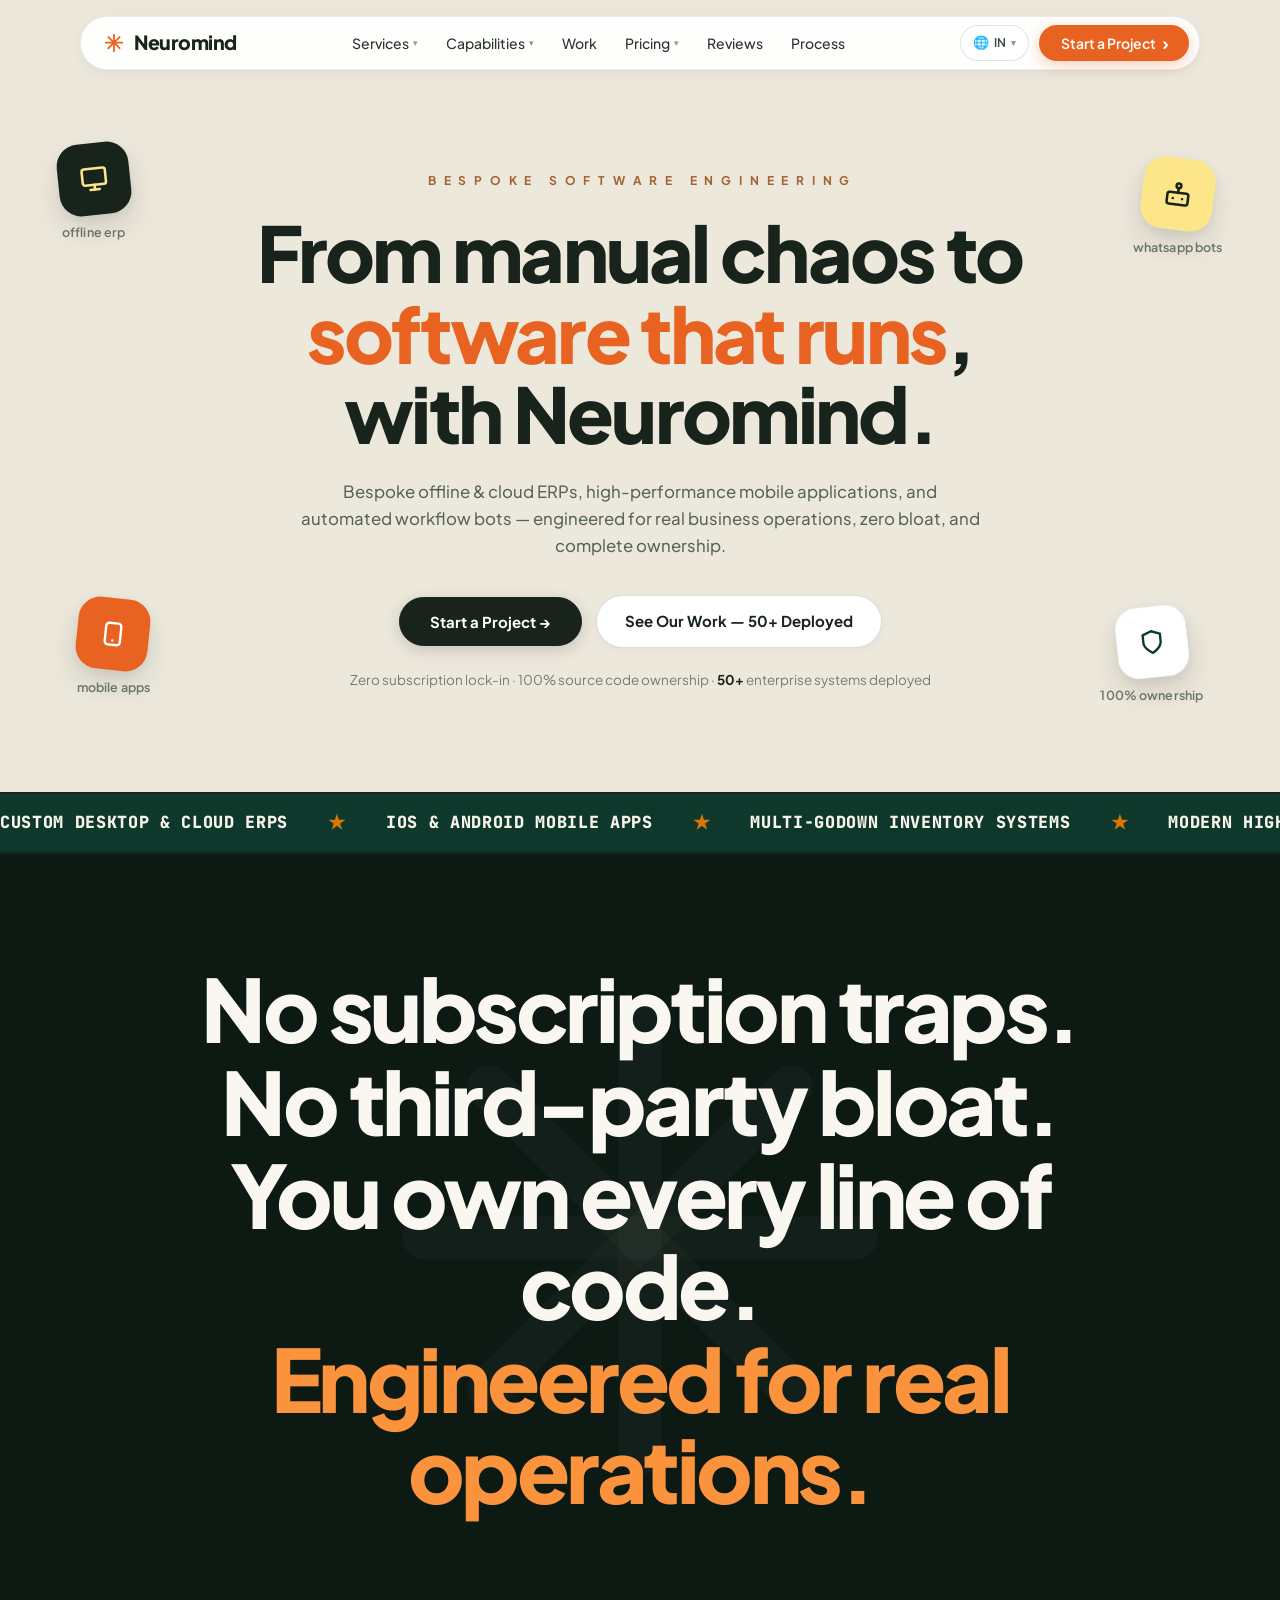
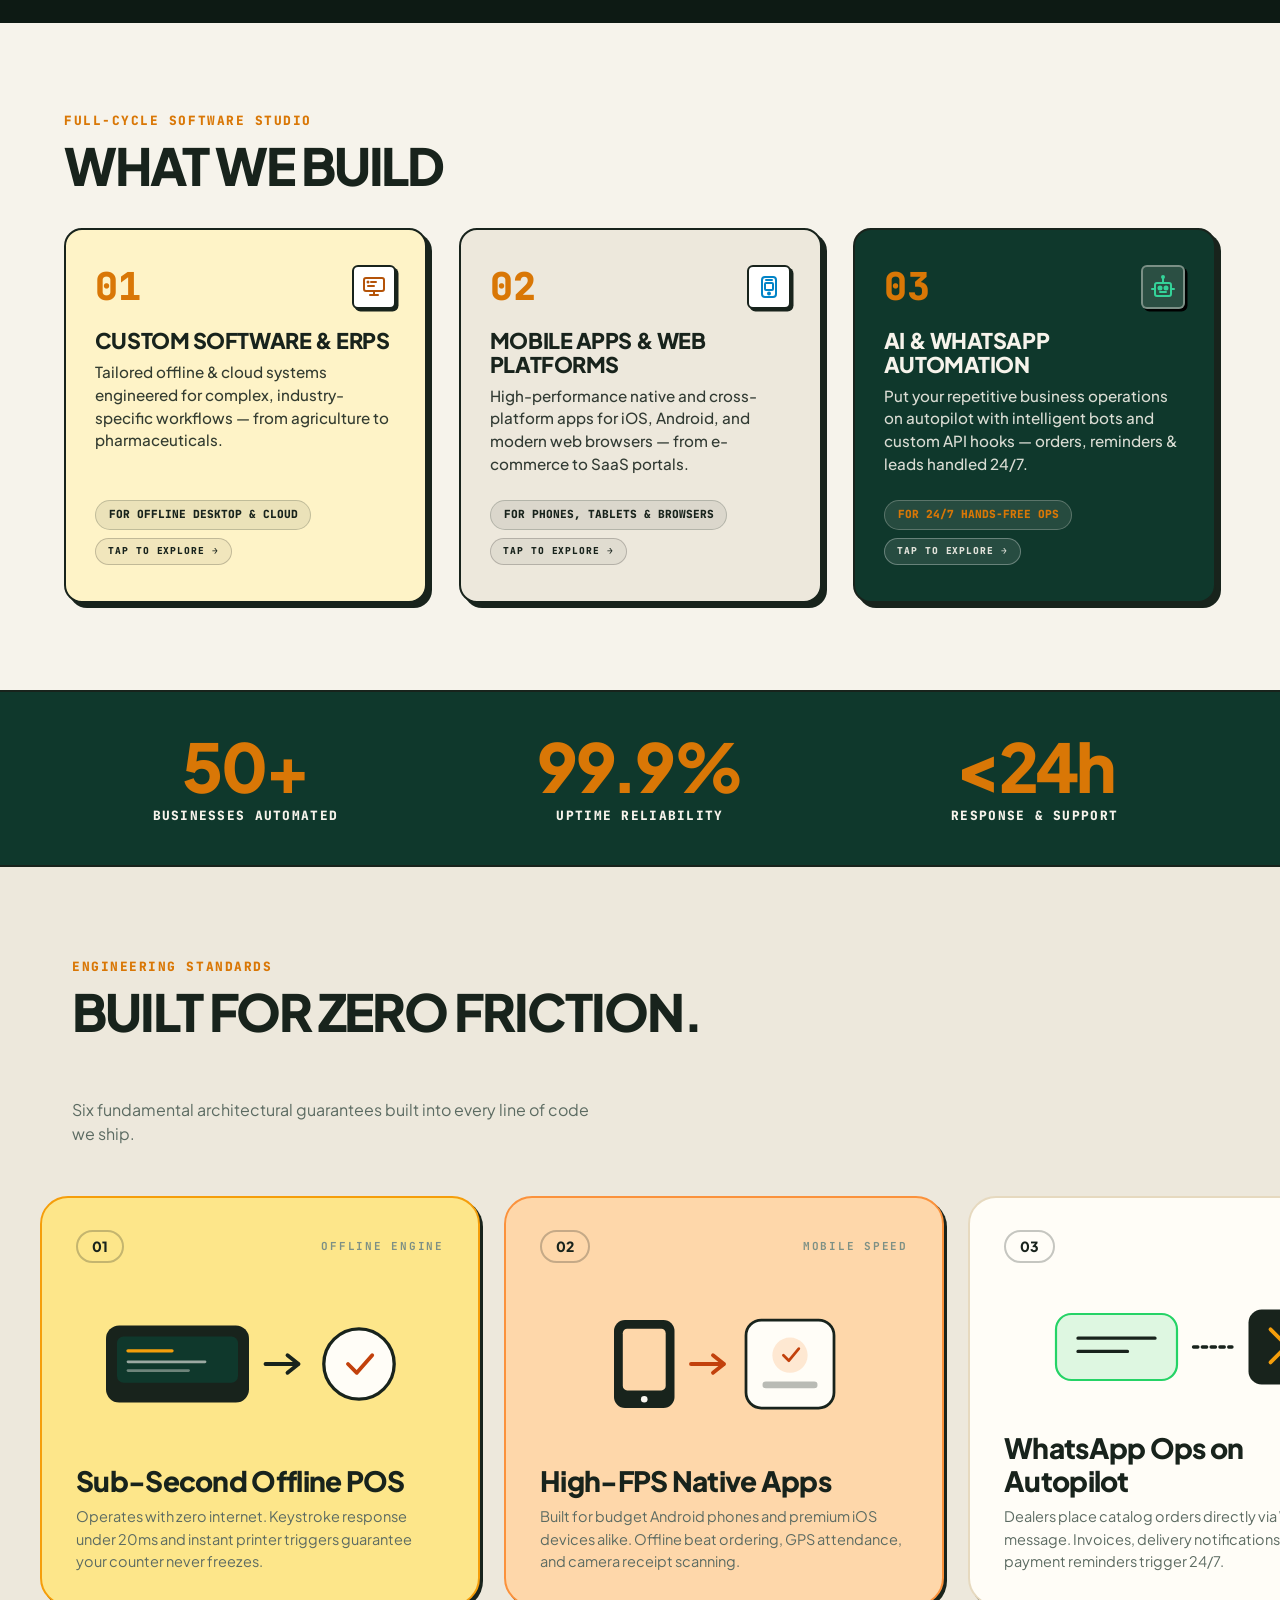
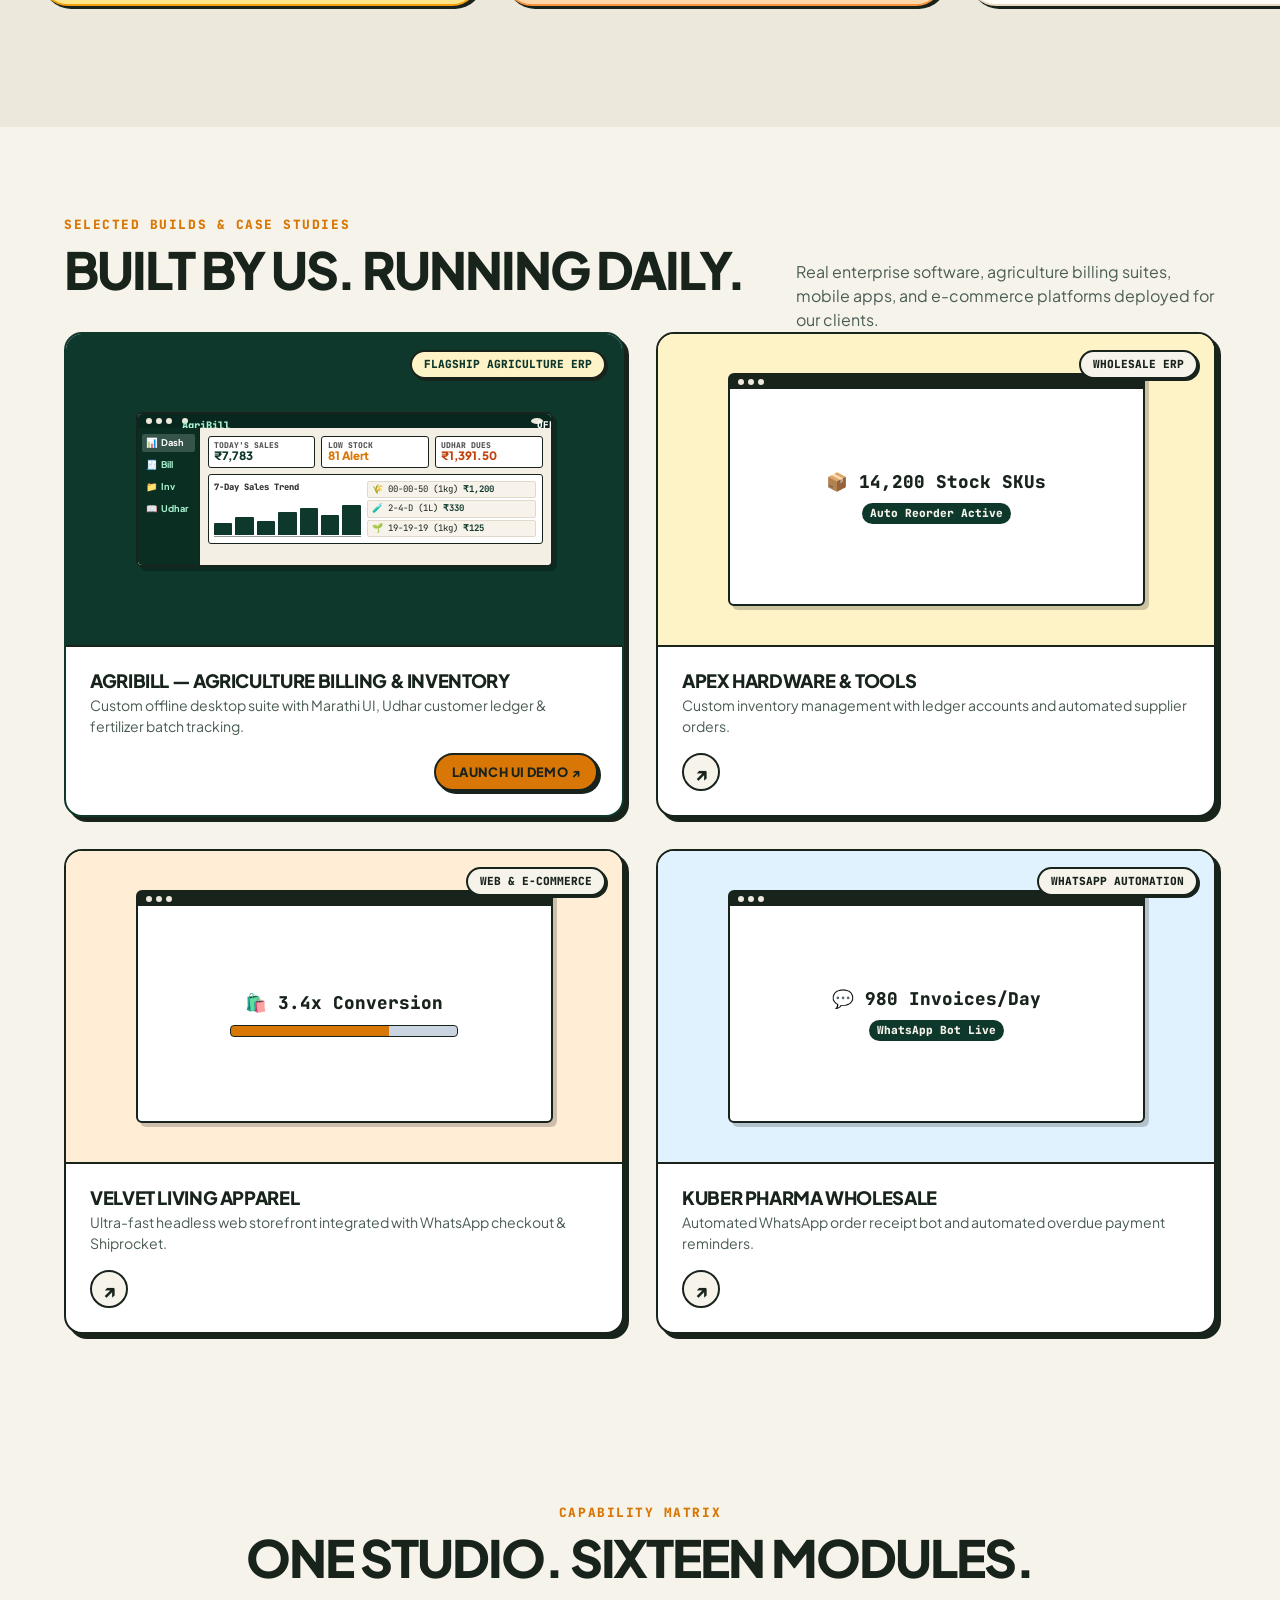
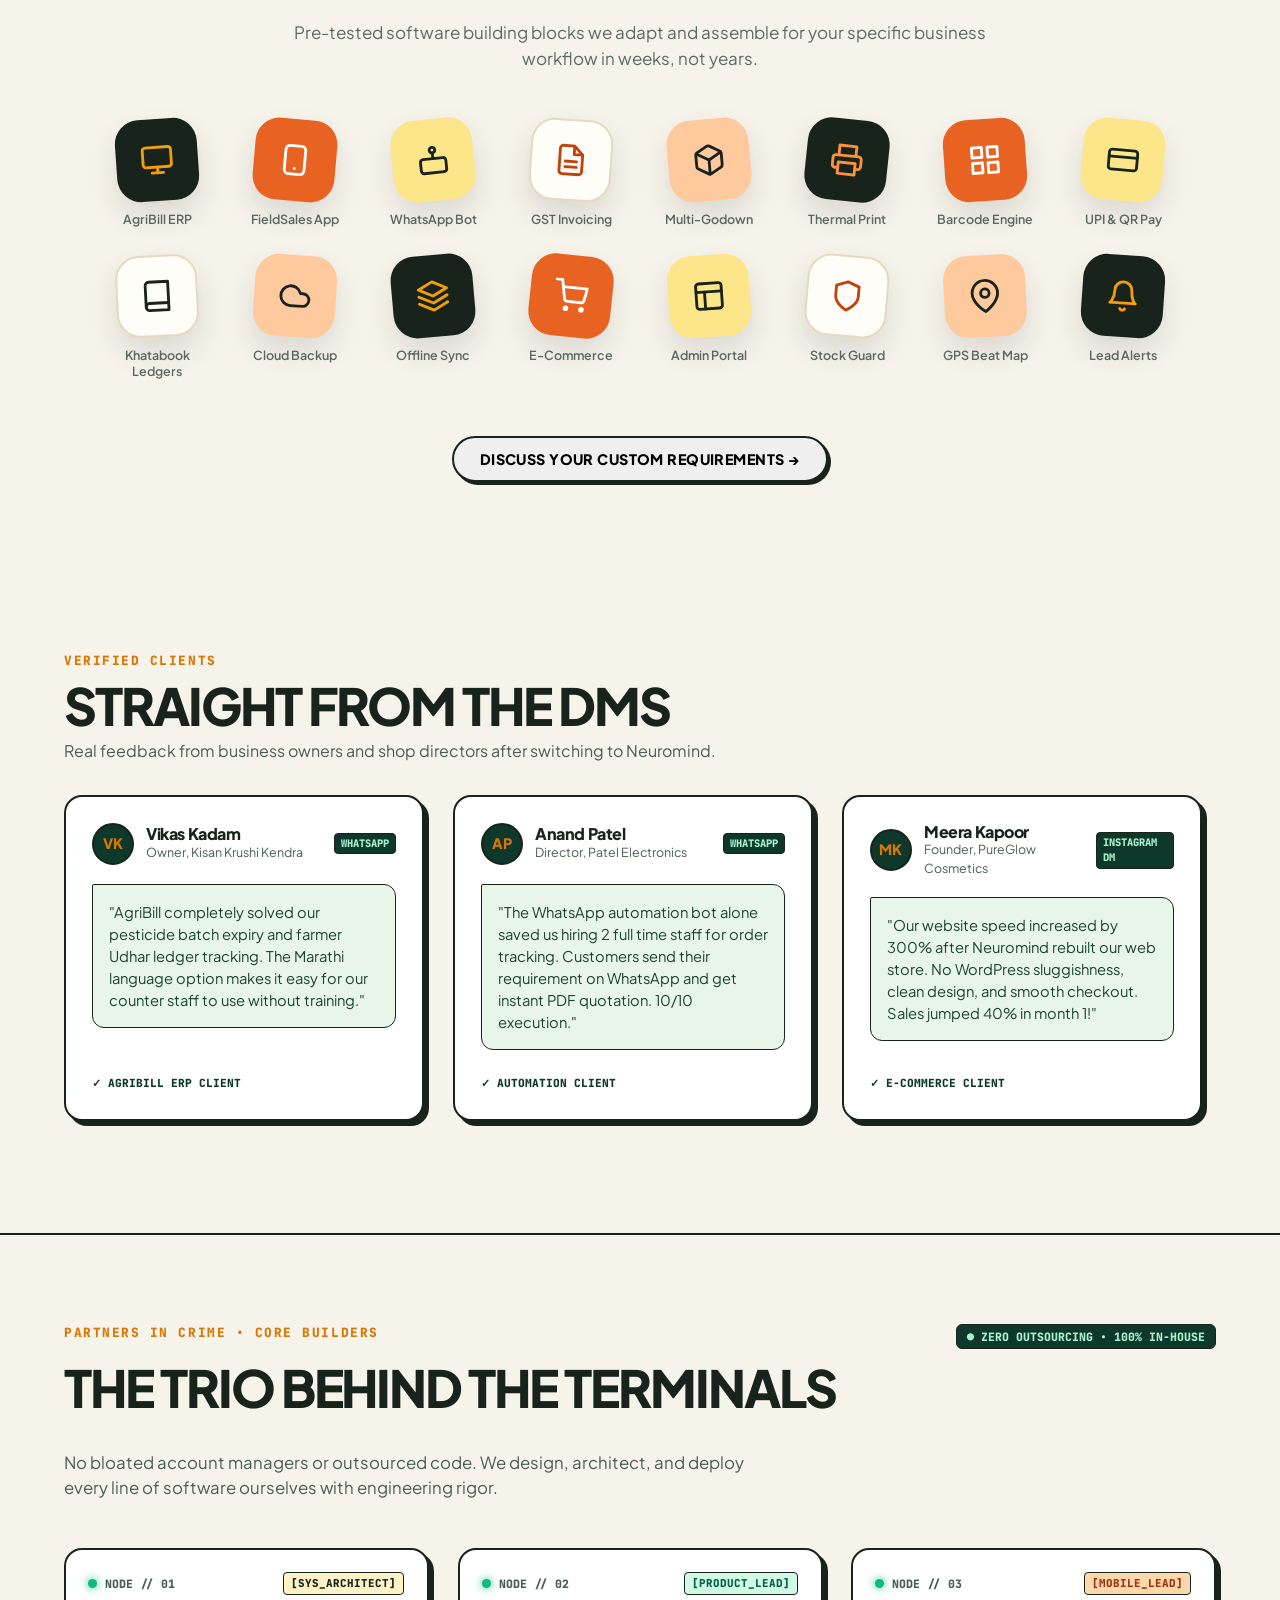
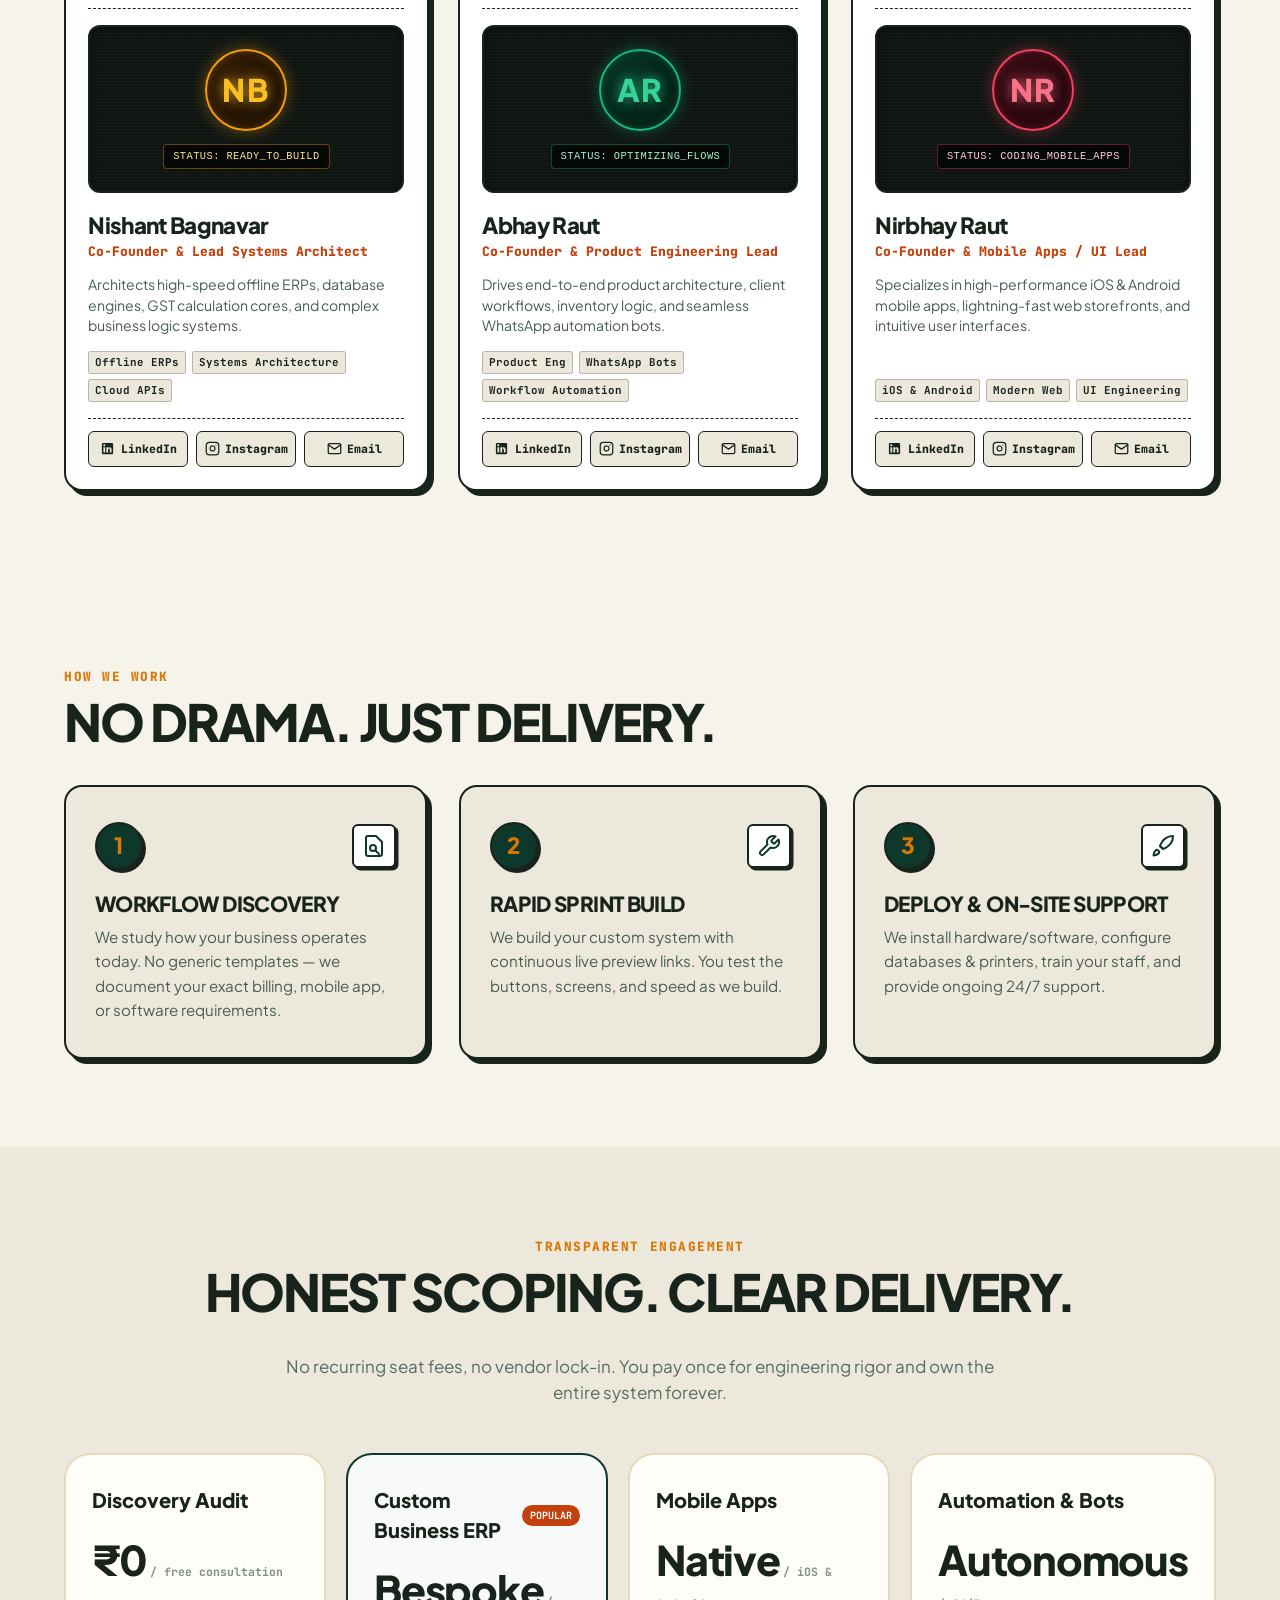
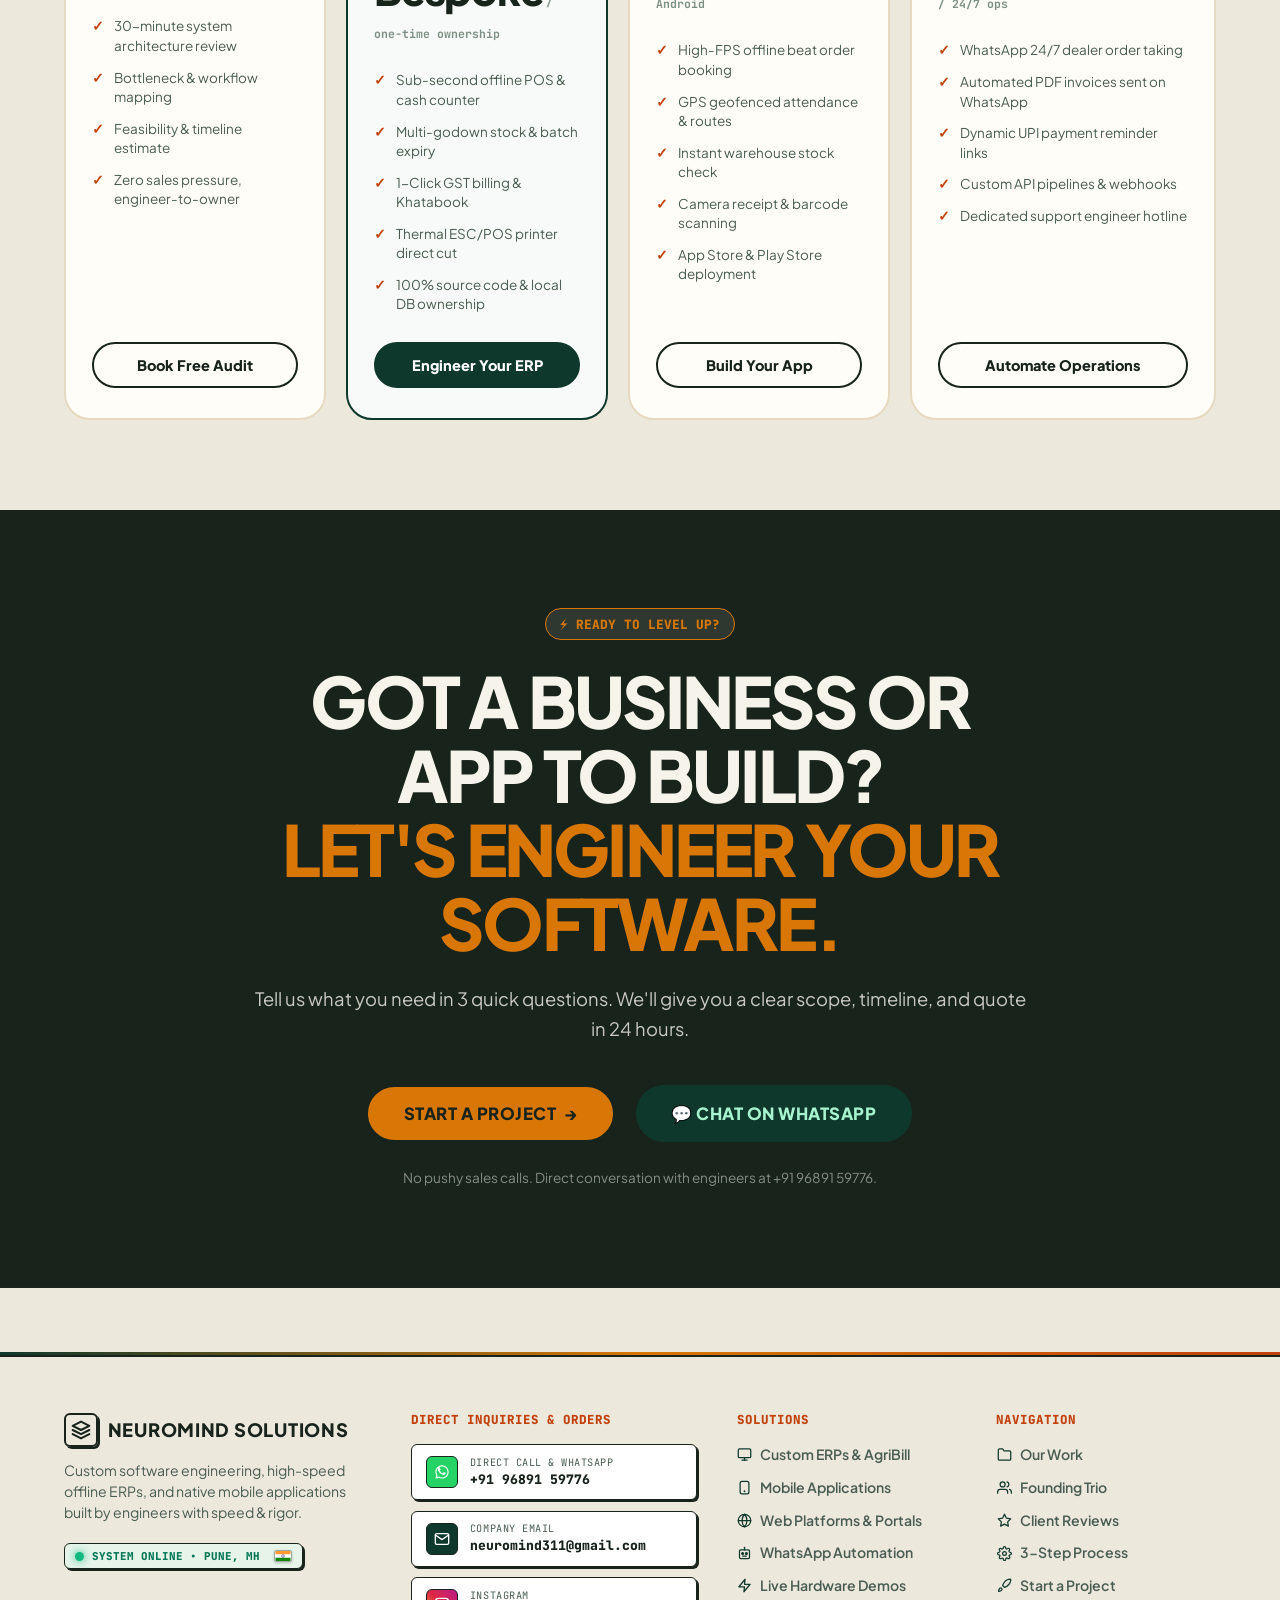
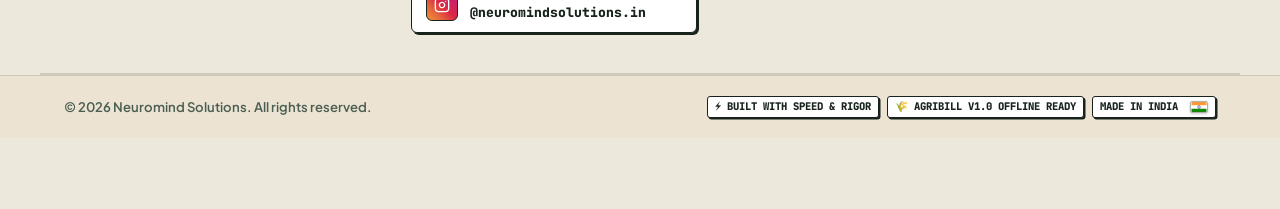
==== commit 9c0dfae0: "feat: adopt exact FirstPrompt floating pill navbar, spacious hero layout, 4 squircle badges, and rem" ====
--- a/index.html
+++ b/index.html
@@ -23,74 +23,92 @@
   <link rel="preconnect" href="https://api.fontshare.com">
   <link rel="stylesheet" href="https://api.fontshare.com/v2/css?f[]=cabinet-grotesk@500,700,800,900&display=swap">
 
-  <link rel="stylesheet" href="styles.css?v=2026.4">
+  <link rel="stylesheet" href="styles.css?v=2026.5">
 </head>
 <body>
 
-  <!-- Top Sticky Navigation -->
-  <header class="navbar">
-    <div class="nav-container">
+  <!-- Top Floating Pill Navigation (FirstPrompt Style) -->
+  <header class="navbar-wrapper">
+    <div class="navbar-pill">
       <a href="#" class="brand-logo">
-        <div class="brand-icon">
-          <svg viewBox="0 0 24 24" fill="none" stroke="currentColor" stroke-width="2.5" stroke-linecap="round" stroke-linejoin="round" class="brand-draw-svg">
-            <path class="brand-draw-path" d="M12 2L2 7l10 5 10-5-10-5zM2 17l10 5 10-5M2 12l10 5 10-5"/>
+        <span class="brand-asterisk">
+          <svg viewBox="0 0 24 24" width="22" height="22" fill="currentColor">
+            <path d="M12 2a1 1 0 0 1 1 1v6.2l4.38-4.38a1 1 0 1 1 1.42 1.42L14.4 10.6H21a1 1 0 1 1 0 2h-6.6l4.4 4.38a1 1 0 1 1-1.42 1.42L13 14.02V21a1 1 0 1 1-2 0v-6.98l-4.38 4.4a1 1 0 1 1-1.42-1.42L9.6 12.6H3a1 1 0 1 1 0-2h6.6L5.2 6.22a1 1 0 1 1 1.42-1.42L11 9.2V3a1 1 0 0 1 1-1z"/>
           </svg>
-        </div>
-        <span class="brand-text">NEUROMIND</span>
+        </span>
+        <span class="brand-text">Neuromind</span>
       </a>
 
       <nav class="nav-links">
-        <a href="#services">SERVICES</a>
-        <a href="#work">WORK</a>
-        <a href="#team">FOUNDERS</a>
-        <a href="#reviews">REVIEWS</a>
-        <a href="#process">PROCESS</a>
+        <a href="#services" class="nav-item">Services <span class="nav-caret">▾</span></a>
+        <a href="#capabilities" class="nav-item">Capabilities <span class="nav-caret">▾</span></a>
+        <a href="#work" class="nav-item">Work</a>
+        <a href="#pricing" class="nav-item">Pricing <span class="nav-caret">▾</span></a>
+        <a href="#reviews" class="nav-item">Reviews</a>
+        <a href="#process" class="nav-item">Process</a>
       </nav>
 
       <div class="nav-actions">
-        <button class="btn btn-primary nav-cta" id="openQuoteModalBtn">
-          START A PROJECT &rarr;
+        <div class="nav-lang-pill" title="India Region / Direct Support">
+          <span class="nav-globe">🌐</span>
+          <span>IN</span>
+          <span class="nav-caret">▾</span>
+        </div>
+        <button class="nav-cta-fp" id="openQuoteModalBtn">
+          <span>Start a Project</span>
+          <span class="nav-cta-arrow">&rsaquo;</span>
         </button>
         <button class="mobile-menu-toggle" id="mobileMenuToggle" aria-label="Toggle Navigation">
           <span></span><span></span><span></span>
         </button>
       </div>
     </div>
+    <!-- Mobile Navigation Drawer -->
+    <div class="mobile-nav-drawer" id="mobileNavDrawer">
+      <a href="#services" class="mobile-nav-link">Services</a>
+      <a href="#capabilities" class="mobile-nav-link">Capabilities</a>
+      <a href="#work" class="mobile-nav-link">Work</a>
+      <a href="#pricing" class="mobile-nav-link">Pricing</a>
+      <a href="#reviews" class="mobile-nav-link">Reviews</a>
+      <a href="#process" class="mobile-nav-link">Process</a>
+      <button class="btn btn-primary" id="mobileStartProjectBtn" style="width:100%; margin-top:8px; border-radius:9999px;">
+        Start a Project &rarr;
+      </button>
+    </div>
     <!-- Scroll Progress Indicator Bar -->
     <div class="scroll-progress-bar" id="scrollProgressBar"></div>
   </header>
 
   <main>
     <!-- ==========================================================================
-         HERO SECTION: Colossal High-Impact Editorial Layout
-         Adopted from competitor's aesthetic with company-wide dynamic animation
+         HERO SECTION: Spacious Editorial Layout (Exact firstprompt.build aesthetic)
          ========================================================================== -->
     <section class="hero-section" id="hero">
-      <!-- Floating Sticker Badges (firstprompt.build aesthetic) -->
-      <div class="hero-floating-badge" data-pos="left-top">
-        <div class="hero-badge-box">
-          <svg viewBox="0 0 24 24" width="32" height="32" fill="none" stroke="currentColor" stroke-width="2.2" stroke-linecap="round" stroke-linejoin="round">
+      <!-- 4 Floating Squircle Badges with external labels (Screenshot 1) -->
+      <div class="fp-floating-badge" data-pos="left-top">
+        <div class="fp-badge-box fp-badge-dark">
+          <svg viewBox="0 0 24 24" width="28" height="28" fill="none" stroke="currentColor" stroke-width="2.2" stroke-linecap="round" stroke-linejoin="round">
             <rect x="2" y="3" width="20" height="14" rx="2"></rect>
             <line x1="8" y1="21" x2="16" y2="21"></line>
             <line x1="12" y1="17" x2="12" y2="21"></line>
           </svg>
         </div>
-        <span class="hero-badge-label">OFFLINE ERP</span>
-      </div>
-
-      <div class="hero-floating-badge" data-pos="left-bottom">
-        <div class="hero-badge-box">
-          <svg viewBox="0 0 24 24" width="30" height="30" fill="none" stroke="currentColor" stroke-width="2.2" stroke-linecap="round" stroke-linejoin="round">
+        <span class="fp-badge-label">offline erp</span>
+      </div>
+
+      <div class="fp-floating-badge" data-pos="left-bottom">
+        <div class="fp-badge-box fp-badge-orange">
+          <svg viewBox="0 0 24 24" width="26" height="26" fill="none" stroke="currentColor" stroke-width="2.2" stroke-linecap="round" stroke-linejoin="round">
             <rect x="5" y="2" width="14" height="20" rx="3"></rect>
             <line x1="12" y1="18" x2="12.01" y2="18"></line>
           </svg>
         </div>
-        <span class="hero-badge-label">MOBILE APPS</span>
-      </div>
-
-      <div class="hero-floating-badge" data-pos="right-top">
-        <div class="hero-badge-box">
-          <svg viewBox="0 0 24 24" width="32" height="32" fill="none" stroke="currentColor" stroke-width="2.2" stroke-linecap="round" stroke-linejoin="round">
+        <span class="fp-badge-label">mobile apps</span>
+      </div>
+
+      <div class="fp-floating-badge" data-pos="right-top">
+        <div class="fp-badge-box fp-badge-gold">
+          <svg viewBox="0 0 24 24" width="28" height="28" fill="none" stroke="currentColor" stroke-width="2.2" stroke-linecap="round" stroke-linejoin="round">
             <rect x="3" y="11" width="18" height="10" rx="2"></rect>
             <circle cx="12" cy="5" r="2"></circle>
             <path d="M12 7v4"></path>
@@ -98,323 +116,49 @@
             <line x1="16" y1="16" x2="16.01" y2="16"></line>
           </svg>
         </div>
-        <span class="hero-badge-label">WHATSAPP BOTS</span>
-      </div>
-
-      <div class="hero-floating-badge" data-pos="right-bottom">
-        <div class="hero-badge-box">
-          <svg viewBox="0 0 24 24" width="28" height="28" fill="none" stroke="currentColor" stroke-width="2.2" stroke-linecap="round" stroke-linejoin="round">
+        <span class="fp-badge-label">whatsapp bots</span>
+      </div>
+
+      <div class="fp-floating-badge" data-pos="right-bottom">
+        <div class="fp-badge-box fp-badge-white">
+          <svg viewBox="0 0 24 24" width="26" height="26" fill="none" stroke="currentColor" stroke-width="2.2" stroke-linecap="round" stroke-linejoin="round">
             <path d="M12 22s8-4 8-10V5l-8-3-8 3v7c0 6 8 10 8 10z"></path>
           </svg>
         </div>
-        <span class="hero-badge-label">100% OWNERSHIP</span>
-      </div>
-
-      <div class="container hero-editorial">
-
-        <!-- 3-Tier Colossal Headline — fp-up stagger delay 0ms -->
-        <h1 class="hero-colossal-title" data-hero-item style="--delay: 0ms">
-          <span class="hero-line hero-line-solid">WE ENGINEER APPS</span>
-          <span class="hero-line hero-line-outline">WE BUILD <span class="hero-dynamic-word" id="heroDynamicWord">SYSTEMS</span></span>
-          <span class="hero-line hero-line-accent">THAT ACTUALLY RUN.</span>
+        <span class="fp-badge-label">100% ownership</span>
+      </div>
+
+      <div class="container hero-container-fp">
+        <!-- Eyebrow matching Screenshot 1 -->
+        <p class="hero-eyebrow-fp" data-hero-item style="--delay: 0ms">
+          B E S P O K E &nbsp; S O F T W A R E &nbsp; E N G I N E E R I N G
+        </p>
+
+        <!-- Colossal Headline matching Screenshot 1 -->
+        <h1 class="hero-title-fp" data-hero-item style="--delay: 80ms">
+          <span class="hero-title-row">From manual chaos to</span>
+          <span class="hero-title-row"><span class="hero-accent-orange">software that runs</span>, with Neuromind.</span>
         </h1>
 
-        <!-- Plain One-Liner Description — fp-up stagger delay 140ms -->
-        <p class="hero-lead-text" data-hero-item style="--delay: 140ms">
-          Custom software, mobile apps &amp; AI automation — made for real businesses, with zero subscription lock&#8209;in.
+        <!-- Centered Subtitle matching Screenshot 1 -->
+        <p class="hero-subtitle-fp" data-hero-item style="--delay: 180ms">
+          Bespoke offline &amp; cloud ERPs, high-performance mobile applications, and automated workflow bots &mdash; engineered for real business operations, zero bloat, and complete ownership.
         </p>
 
-        <!-- Buttons row — fp-up stagger delay 270ms -->
-        <div class="hero-actions-row" data-hero-item style="--delay: 270ms">
-          <button class="btn btn-hero-primary" id="heroStartProjectBtn">
-            START A PROJECT &rarr;
+        <!-- Twin Pill Action Buttons matching Screenshot 1 -->
+        <div class="hero-actions-fp" data-hero-item style="--delay: 280ms">
+          <button class="btn-fp-dark" id="heroStartProjectBtn">
+            Start a Project &rarr;
           </button>
-          <a href="#work" class="btn btn-hero-secondary">
-            SEE OUR WORK &darr;
+          <a href="#work" class="btn-fp-light">
+            See Our Work &mdash; 50+ Deployed
           </a>
         </div>
 
-        <!-- Trust Strip (firstprompt style) -->
-        <div class="hero-trust-strip" data-hero-item style="--delay: 350ms">
-          Zero subscription lock-in &middot; 100% in-house engineering &middot; <b style="color:var(--ink);">50+</b> active enterprise deployments
-        </div>
-
-        <!-- Studio Capability Badges — fp-up stagger delay 420ms -->
-        <div class="hero-pill-tags" data-hero-item style="--delay: 420ms">
-          <span class="hero-spec-pill">
-            <span class="spec-symbol">◈</span> Custom Software &amp; ERPs
-          </span>
-          <span class="hero-spec-pill">
-            <span class="spec-symbol">◈</span> iOS &amp; Android Apps
-          </span>
-          <span class="hero-spec-pill">
-            <span class="spec-symbol">◈</span> Modern Web Platforms
-          </span>
-          <span class="hero-spec-pill">
-            <span class="spec-symbol">◈</span> WhatsApp &amp; AI Bots
-          </span>
-        </div>
-
-        <!-- ==================================================================
-             HERO INTERACTIVE LIVE DEMO FRAME (firstprompt.build showcase)
-             ================================================================== -->
-        <div class="fp-demo" data-hero-item style="--delay: 500ms">
-          <div class="fp-demo-glow" aria-hidden="true"></div>
-          <div class="fp-demo-frame">
-            <div class="fp-demo-grain" aria-hidden="true"></div>
-            
-            <div class="fp-dm-head">
-              <h2 class="fp-dm-eyebrow">INSIDE OUR SOFTWARE SYSTEMS</h2>
-              <div class="fp-dm-tabs" id="demoTabs">
-                <button type="button" class="fp-dm-tab" data-tab="erp" data-on="1">AgriBill ERP Core</button>
-                <button type="button" class="fp-dm-tab" data-tab="mobile">FieldSales Mobile</button>
-                <button type="button" class="fp-dm-tab" data-tab="bots">AutoOrder WhatsApp Bot</button>
-              </div>
-            </div>
-
-            <!-- Tab Pane 1: AgriBill ERP Core -->
-            <div class="fp-dm-pane" id="pane-erp" data-on="1">
-              <aside class="fp-dm-list">
-                <span class="fp-dm-list-h">5 Core Workflows</span>
-                <button type="button" class="fp-dm-row" data-pane="erp" data-slot="0" data-on="1">
-                  <span class="fp-dm-fill" aria-hidden="true"></span>
-                  <span class="fp-dm-n">01</span>
-                  <span class="fp-dm-t">Sub-Second Offline POS</span>
-                </button>
-                <button type="button" class="fp-dm-row" data-pane="erp" data-slot="1">
-                  <span class="fp-dm-fill" aria-hidden="true"></span>
-                  <span class="fp-dm-n">02</span>
-                  <span class="fp-dm-t">Multi-Godown Stock Sync</span>
-                </button>
-                <button type="button" class="fp-dm-row" data-pane="erp" data-slot="2">
-                  <span class="fp-dm-fill" aria-hidden="true"></span>
-                  <span class="fp-dm-n">03</span>
-                  <span class="fp-dm-t">1-Click GST B2B Invoicing</span>
-                </button>
-                <button type="button" class="fp-dm-row" data-pane="erp" data-slot="3">
-                  <span class="fp-dm-fill" aria-hidden="true"></span>
-                  <span class="fp-dm-n">04</span>
-                  <span class="fp-dm-t">Farmer Credit &amp; Khatabook</span>
-                </button>
-                <button type="button" class="fp-dm-row" data-pane="erp" data-slot="4">
-                  <span class="fp-dm-fill" aria-hidden="true"></span>
-                  <span class="fp-dm-n">05</span>
-                  <span class="fp-dm-t">Automated Cloud Backup</span>
-                </button>
-              </aside>
-              <div class="fp-dm-detail">
-                <div class="fp-dm-body" data-slot="0" data-on="1">
-                  <h3 class="fp-dm-h">Sub-Second Offline Billing</h3>
-                  <p class="fp-dm-how">Built for harsh field &amp; counter conditions where internet fluctuates. Operates 100% offline with zero lag or freezes.</p>
-                  <div class="fp-dm-io">
-                    <div class="fp-dm-io-col">
-                      <span class="fp-dm-io-l">Common Business Pain</span>
-                      <p>Generic cloud software freezes when internet drops. Long counter lines cause lost revenue and angry customers.</p>
-                    </div>
-                    <div class="fp-dm-io-col" data-out="1">
-                      <span class="fp-dm-io-l">Neuromind Engineering</span>
-                      <p>Native embedded database with sub-20ms keystroke response, instant barcode scan &amp; thermal print under 1 second.</p>
-                    </div>
-                  </div>
-                </div>
-                <div class="fp-dm-body" data-slot="1">
-                  <h3 class="fp-dm-h">Multi-Godown Stock Sync</h3>
-                  <p class="fp-dm-how">Real-time inventory visibility across main warehouse, sub-godowns, and retail counters with auto-alerts.</p>
-                  <div class="fp-dm-io">
-                    <div class="fp-dm-io-col">
-                      <span class="fp-dm-io-l">Common Business Pain</span>
-                      <p>Stock mismatches between physical godowns and register books. Items sell out before managers know.</p>
-                    </div>
-                    <div class="fp-dm-io-col" data-out="1">
-                      <span class="fp-dm-io-l">Neuromind Engineering</span>
-                      <p>Bi-directional sync engine that tracks batch numbers, expiry dates, and transfers between multiple godowns seamlessly.</p>
-                    </div>
-                  </div>
-                </div>
-                <div class="fp-dm-body" data-slot="2">
-                  <h3 class="fp-dm-h">1-Click GST B2B Invoicing</h3>
-                  <p class="fp-dm-how">Compliant GST filing exports, HSN lookup, e-Way bill JSON generation, and direct thermal/A4 printing.</p>
-                  <div class="fp-dm-io">
-                    <div class="fp-dm-io-col">
-                      <span class="fp-dm-io-l">Common Business Pain</span>
-                      <p>Manual tax reconciliation at month-end, accounting errors, and complex government portal upload failures.</p>
-                    </div>
-                    <div class="fp-dm-io-col" data-out="1">
-                      <span class="fp-dm-io-l">Neuromind Engineering</span>
-                      <p>Automated GSTR-1 &amp; GSTR-3B export format, instant GSTIN verification, and multi-tax slab calculations.</p>
-                    </div>
-                  </div>
-                </div>
-                <div class="fp-dm-body" data-slot="3">
-                  <h3 class="fp-dm-h">Farmer Credit &amp; Khatabook</h3>
-                  <p class="fp-dm-how">Digital ledger with automated WhatsApp payment balance reminders and harvest payment scheduling.</p>
-                  <div class="fp-dm-io">
-                    <div class="fp-dm-io-col">
-                      <span class="fp-dm-io-l">Common Business Pain</span>
-                      <p>Paper khata books get damaged, disputed balances with customers, and months of uncollected credit receivables.</p>
-                    </div>
-                    <div class="fp-dm-io-col" data-out="1">
-                      <span class="fp-dm-io-l">Neuromind Engineering</span>
-                      <p>Cryptographically verified balance histories, automatic SMS/WhatsApp payment links, and partial repayment ledger.</p>
-                    </div>
-                  </div>
-                </div>
-                <div class="fp-dm-body" data-slot="4">
-                  <h3 class="fp-dm-h">Automated Cloud Backup</h3>
-                  <p class="fp-dm-how">Never lose a single day's transaction. Encrypted nightly sync to private cloud storage whenever connected.</p>
-                  <div class="fp-dm-io">
-                    <div class="fp-dm-io-col">
-                      <span class="fp-dm-io-l">Common Business Pain</span>
-                      <p>Hard drive crashes or hardware theft obliterating 5+ years of customer financial records forever.</p>
-                    </div>
-                    <div class="fp-dm-io-col" data-out="1">
-                      <span class="fp-dm-io-l">Neuromind Engineering</span>
-                      <p>Automated encrypted differential backup with zero-friction 1-click restore to any replacement machine.</p>
-                    </div>
-                  </div>
-                </div>
-              </div>
-            </div>
-
-            <!-- Tab Pane 2: FieldSales Mobile -->
-            <div class="fp-dm-pane" id="pane-mobile">
-              <aside class="fp-dm-list">
-                <span class="fp-dm-list-h">Field Operations</span>
-                <button type="button" class="fp-dm-row" data-pane="mobile" data-slot="0" data-on="1">
-                  <span class="fp-dm-fill" aria-hidden="true"></span>
-                  <span class="fp-dm-n">01</span>
-                  <span class="fp-dm-t">Offline Beat Order Entry</span>
-                </button>
-                <button type="button" class="fp-dm-row" data-pane="mobile" data-slot="1">
-                  <span class="fp-dm-fill" aria-hidden="true"></span>
-                  <span class="fp-dm-n">02</span>
-                  <span class="fp-dm-t">GPS Attendance &amp; Route</span>
-                </button>
-                <button type="button" class="fp-dm-row" data-pane="mobile" data-slot="2">
-                  <span class="fp-dm-fill" aria-hidden="true"></span>
-                  <span class="fp-dm-n">03</span>
-                  <span class="fp-dm-t">Instant Stock Availability</span>
-                </button>
-              </aside>
-              <div class="fp-dm-detail">
-                <div class="fp-dm-body" data-slot="0" data-on="1">
-                  <h3 class="fp-dm-h">Offline Beat Order Entry</h3>
-                  <p class="fp-dm-how">Sales executives book retailer orders on Android phones even in remote rural basements without network.</p>
-                  <div class="fp-dm-io">
-                    <div class="fp-dm-io-col">
-                      <span class="fp-dm-io-l">Common Business Pain</span>
-                      <p>Sales reps take orders in physical pocket diaries, delaying dispatch by 24-48 hours until they return to office.</p>
-                    </div>
-                    <div class="fp-dm-io-col" data-out="1">
-                      <span class="fp-dm-io-l">Neuromind Engineering</span>
-                      <p>Offline-first SQLite app queues orders with zero signal; automatically fires to warehouse dispatch the moment 4G reconnects.</p>
-                    </div>
-                  </div>
-                </div>
-                <div class="fp-dm-body" data-slot="1">
-                  <h3 class="fp-dm-h">GPS Attendance &amp; Beat Route</h3>
-                  <p class="fp-dm-how">Geofenced check-ins ensure honest on-ground shop visits, mapped against daily delivery routes.</p>
-                  <div class="fp-dm-io">
-                    <div class="fp-dm-io-col">
-                      <span class="fp-dm-io-l">Common Business Pain</span>
-                      <p>Zero visibility into whether field reps actually visited assigned retail outlets or skipped territories.</p>
-                    </div>
-                    <div class="fp-dm-io-col" data-out="1">
-                      <span class="fp-dm-io-l">Neuromind Engineering</span>
-                      <p>Battery-efficient GPS verification on shop check-in, real-time manager route timeline, and customer visit photo capture.</p>
-                    </div>
-                  </div>
-                </div>
-                <div class="fp-dm-body" data-slot="2">
-                  <h3 class="fp-dm-h">Live Stock Availability</h3>
-                  <p class="fp-dm-how">Field agents check current warehouse quantities before taking promises they cannot deliver.</p>
-                  <div class="fp-dm-io">
-                    <div class="fp-dm-io-col">
-                      <span class="fp-dm-io-l">Common Business Pain</span>
-                      <p>Sales reps book out-of-stock items, leading to angry cancellations and stockouts on hot-selling products.</p>
-                    </div>
-                    <div class="fp-dm-io-col" data-out="1">
-                      <span class="fp-dm-io-l">Neuromind Engineering</span>
-                      <p>Instant live inventory badge with reserved stock tracking, price tiers, and custom dealer discounts.</p>
-                    </div>
-                  </div>
-                </div>
-              </div>
-            </div>
-
-            <!-- Tab Pane 3: AutoOrder WhatsApp Bot -->
-            <div class="fp-dm-pane" id="pane-bots">
-              <aside class="fp-dm-list">
-                <span class="fp-dm-list-h">Automation Hooks</span>
-                <button type="button" class="fp-dm-row" data-pane="bots" data-slot="0" data-on="1">
-                  <span class="fp-dm-fill" aria-hidden="true"></span>
-                  <span class="fp-dm-n">01</span>
-                  <span class="fp-dm-t">WhatsApp 24/7 Ordering</span>
-                </button>
-                <button type="button" class="fp-dm-row" data-pane="bots" data-slot="1">
-                  <span class="fp-dm-fill" aria-hidden="true"></span>
-                  <span class="fp-dm-n">02</span>
-                  <span class="fp-dm-t">Automated PDF Invoicing</span>
-                </button>
-                <button type="button" class="fp-dm-row" data-pane="bots" data-slot="2">
-                  <span class="fp-dm-fill" aria-hidden="true"></span>
-                  <span class="fp-dm-n">03</span>
-                  <span class="fp-dm-t">Payment Reminder &amp; UPI</span>
-                </button>
-              </aside>
-              <div class="fp-dm-detail">
-                <div class="fp-dm-body" data-slot="0" data-on="1">
-                  <h3 class="fp-dm-h">WhatsApp 24/7 Ordering</h3>
-                  <p class="fp-dm-how">Dealers text their order list on WhatsApp; our automated engine parses quantities and creates orders directly in ERP.</p>
-                  <div class="fp-dm-io">
-                    <div class="fp-dm-io-col">
-                      <span class="fp-dm-io-l">Common Business Pain</span>
-                      <p>Clerks spending 4+ hours daily manually reading unstructured WhatsApp messages and typing invoices.</p>
-                    </div>
-                    <div class="fp-dm-io-col" data-out="1">
-                      <span class="fp-dm-io-l">Neuromind Engineering</span>
-                      <p>Custom API webhook parses dealer catalogs, checks stock in ERP, confirms order instantly, and prints warehouse pick-list.</p>
-                    </div>
-                  </div>
-                </div>
-                <div class="fp-dm-body" data-slot="1">
-                  <h3 class="fp-dm-h">Automated PDF Invoicing</h3>
-                  <p class="fp-dm-how">Whenever a counter invoice is generated, the client receives a crisp PDF bill on WhatsApp instantly.</p>
-                  <div class="fp-dm-io">
-                    <div class="fp-dm-io-col">
-                      <span class="fp-dm-io-l">Common Business Pain</span>
-                      <p>Lost paper bills, customers demanding re-prints, and disputes on warranty or replacement dates.</p>
-                    </div>
-                    <div class="fp-dm-io-col" data-out="1">
-                      <span class="fp-dm-io-l">Neuromind Engineering</span>
-                      <p>Instant headless PDF generator fires official branded invoice with QR code payment directly to customer's phone.</p>
-                    </div>
-                  </div>
-                </div>
-                <div class="fp-dm-body" data-slot="2">
-                  <h3 class="fp-dm-h">Payment Reminders &amp; UPI Links</h3>
-                  <p class="fp-dm-how">Scheduled polite ledger balance updates sent automatically with dynamic UPI payment links.</p>
-                  <div class="fp-dm-io">
-                    <div class="fp-dm-io-col">
-                      <span class="fp-dm-io-l">Common Business Pain</span>
-                      <p>Awkward manual collection calls leading to strained customer relationships and delayed cash flow.</p>
-                    </div>
-                    <div class="fp-dm-io-col" data-out="1">
-                      <span class="fp-dm-io-l">Neuromind Engineering</span>
-                      <p>Configurable automated reminder rules with 1-click UPI intent links — funds land straight in your merchant bank account.</p>
-                    </div>
-                  </div>
-                </div>
-              </div>
-            </div>
-
-            <div class="fp-dm-foot">
-              <span class="fp-dm-note">Every system built bespoke. Zero recurring seat licenses. You own the code.</span>
-              <button class="fp-dm-open" id="demoOpenQuoteBtn">Request a live architecture demo &rarr;</button>
-            </div>
-          </div>
-        </div>
-
+        <!-- Social Proof / Trust Line matching Screenshot 1 -->
+        <p class="hero-proof-fp" data-hero-item style="--delay: 360ms">
+          Zero subscription lock-in &middot; 100% source code ownership &middot; <b>50+</b> enterprise systems deployed
+        </p>
       </div>
     </section>
 
@@ -3086,6 +2830,6 @@
 
 
 
-  <script src="app.js?v=2026.4"></script>
+  <script src="app.js?v=2026.5"></script>
 </body>
 </html>
--- a/styles.css
+++ b/styles.css
@@ -249,12 +249,174 @@
 }
 
 /* ==========================================================================
-   HERO FLOATING STICKER BADGES (firstprompt.build aesthetic)
+   TOP FLOATING PILL NAVBAR (firstprompt.build aesthetic)
    ========================================================================== */
 
-.hero-floating-badge {
+.navbar-wrapper {
+  position: fixed;
+  top: 16px;
+  left: 0;
+  width: 100%;
+  z-index: 1000;
+  display: flex;
+  justify-content: center;
+  pointer-events: none;
+  padding: 0 16px;
+}
+
+.navbar-pill {
+  pointer-events: auto;
+  width: 100%;
+  max-width: 1120px;
+  background: rgba(255, 255, 255, 0.94);
+  backdrop-filter: blur(16px);
+  -webkit-backdrop-filter: blur(16px);
+  border: 1px solid rgba(24, 35, 28, 0.08);
+  border-radius: 9999px;
+  box-shadow: 0 4px 20px -2px rgba(24, 35, 28, 0.06), 0 2px 6px -1px rgba(24, 35, 28, 0.04);
+  padding: 8px 10px 8px 22px;
+  display: flex;
+  align-items: center;
+  justify-content: space-between;
+  transition: box-shadow 0.25s ease, background-color 0.25s ease, transform 0.25s ease;
+}
+
+.navbar-wrapper.is-scrolled .navbar-pill {
+  background: rgba(255, 255, 255, 0.98);
+  box-shadow: 0 10px 30px -4px rgba(24, 35, 28, 0.1), 0 4px 10px -2px rgba(24, 35, 28, 0.06);
+}
+
+.brand-logo {
+  display: flex;
+  align-items: center;
+  gap: 9px;
+  text-decoration: none;
+  cursor: pointer;
+}
+
+.brand-asterisk {
+  color: #e86322;
+  display: flex;
+  align-items: center;
+  justify-content: center;
+  animation: fp-spin-slow 36s linear infinite;
+}
+
+.brand-text {
+  font-family: var(--font-display, 'Cabinet Grotesk', sans-serif);
+  font-size: 1.22rem;
+  font-weight: 800;
+  letter-spacing: -0.025em;
+  color: #18231c;
+}
+
+.nav-links {
+  display: flex;
+  align-items: center;
+  gap: 24px;
+}
+
+.nav-item {
+  font-family: var(--font-main, sans-serif);
+  font-size: 14px;
+  font-weight: 500;
+  color: #2b3630;
+  text-decoration: none;
+  display: inline-flex;
+  align-items: center;
+  gap: 4px;
+  padding: 6px 2px;
+  transition: color 0.18s ease;
+  position: relative;
+}
+
+.nav-caret {
+  font-size: 9px;
+  color: #8c9790;
+  transition: transform 0.2s ease, color 0.2s ease;
+}
+
+.nav-item:hover {
+  color: #e86322;
+}
+
+.nav-item:hover .nav-caret {
+  color: #e86322;
+  transform: translateY(1px);
+}
+
+.nav-actions {
+  display: flex;
+  align-items: center;
+  gap: 10px;
+}
+
+.nav-lang-pill {
+  display: inline-flex;
+  align-items: center;
+  gap: 5px;
+  padding: 7px 12px;
+  border-radius: 9999px;
+  border: 1px solid rgba(24, 35, 28, 0.12);
+  background: rgba(255, 255, 255, 0.6);
+  font-size: 12px;
+  font-weight: 600;
+  color: #3b4640;
+  cursor: pointer;
+  user-select: none;
+  transition: border-color 0.2s, background 0.2s;
+}
+
+.nav-lang-pill:hover {
+  border-color: rgba(24, 35, 28, 0.25);
+  background: #ffffff;
+}
+
+.nav-globe {
+  font-size: 13px;
+}
+
+.nav-cta-fp {
+  background: #e86322;
+  color: #ffffff;
+  border: none;
+  border-radius: 9999px;
+  padding: 9px 20px 9px 22px;
+  font-family: var(--font-main, sans-serif);
+  font-size: 14px;
+  font-weight: 600;
+  display: inline-flex;
+  align-items: center;
+  gap: 6px;
+  cursor: pointer;
+  box-shadow: 0 4px 14px rgba(232, 99, 34, 0.3);
+  transition: background-color 0.2s ease, transform 0.15s ease, box-shadow 0.2s ease;
+}
+
+.nav-cta-fp:hover {
+  background: #c2410c;
+  transform: translateY(-1px);
+  box-shadow: 0 6px 18px rgba(232, 99, 34, 0.38);
+}
+
+.nav-cta-arrow {
+  font-size: 18px;
+  line-height: 1;
+  font-weight: 700;
+  transition: transform 0.2s ease;
+}
+
+.nav-cta-fp:hover .nav-cta-arrow {
+  transform: translateX(2px);
+}
+
+/* ==========================================================================
+   4 FLOATING SQUIRCLE BADGES WITH EXTERNAL LABELS (Screenshot 1)
+   ========================================================================== */
+
+.fp-floating-badge {
   position: absolute;
-  z-index: 2;
+  z-index: 4;
   display: flex;
   flex-direction: column;
   align-items: center;
@@ -263,413 +425,225 @@
   user-select: none;
 }
 
-.hero-badge-box {
+.fp-badge-box {
   width: 72px;
   height: 72px;
   border-radius: 22px;
   display: flex;
   align-items: center;
   justify-content: center;
-  box-shadow: 0 18px 36px rgba(24, 35, 28, 0.18);
-  transition: transform 0.3s cubic-bezier(0.22, 1, 0.36, 1);
-}
-
-.hero-badge-label {
-  font-family: var(--font-mono);
-  font-size: 11px;
+  box-shadow: 0 14px 30px rgba(24, 35, 28, 0.12), 0 4px 10px rgba(24, 35, 28, 0.06);
+  transition: transform 0.3s ease;
+}
+
+.fp-badge-label {
+  font-family: var(--font-main, sans-serif);
+  font-size: 12.5px;
+  font-weight: 600;
+  text-transform: lowercase;
+  color: #6b776e;
+  letter-spacing: 0.01em;
+}
+
+/* Badge 1: Top-Left (Dark charcoal) */
+.fp-floating-badge[data-pos="left-top"] {
+  left: 4.5%;
+  top: 18%;
+  animation: fp-tfloat 6.4s ease-in-out infinite;
+}
+.fp-badge-box.fp-badge-dark {
+  background: #18231c;
+  color: #fde68a;
+  transform: rotate(-6deg);
+}
+
+/* Badge 2: Bottom-Left (Terracotta/Orange) */
+.fp-floating-badge[data-pos="left-bottom"] {
+  left: 6%;
+  bottom: 12%;
+  animation: fp-tfloat 7.8s ease-in-out 0.8s infinite;
+}
+.fp-badge-box.fp-badge-orange {
+  background: #e86322;
+  color: #ffffff;
+  transform: rotate(6deg);
+}
+
+/* Badge 3: Top-Right (Warm Gold) */
+.fp-floating-badge[data-pos="right-top"] {
+  right: 4.5%;
+  top: 20%;
+  animation: fp-tfloat 7.2s ease-in-out 0.4s infinite;
+}
+.fp-badge-box.fp-badge-gold {
+  background: #fde68a;
+  color: #18231c;
+  transform: rotate(7deg);
+}
+
+/* Badge 4: Bottom-Right (Soft White) */
+.fp-floating-badge[data-pos="right-bottom"] {
+  right: 6%;
+  bottom: 11%;
+  animation: fp-tfloat 8.2s ease-in-out 1.2s infinite;
+}
+.fp-badge-box.fp-badge-white {
+  background: #ffffff;
+  border: 1.5px solid rgba(24, 35, 28, 0.08);
+  color: #0f382c;
+  transform: rotate(-6deg);
+}
+
+@media (max-width: 1100px) {
+  .fp-floating-badge[data-pos="left-top"] { left: 1.5%; top: 12%; }
+  .fp-floating-badge[data-pos="right-top"] { right: 1.5%; top: 14%; }
+  .fp-floating-badge[data-pos="left-bottom"] { left: 2%; bottom: 6%; }
+  .fp-floating-badge[data-pos="right-bottom"] { right: 2%; bottom: 5%; }
+}
+
+@media (max-width: 900px) {
+  .fp-floating-badge {
+    display: none;
+  }
+}
+
+/* ==========================================================================
+   SPACIOUS HERO SECTION (Exact firstprompt.build aesthetic)
+   ========================================================================== */
+
+.hero-section {
+  position: relative;
+  min-height: 88vh;
+  display: flex;
+  flex-direction: column;
+  align-items: center;
+  justify-content: center;
+  padding: 140px 24px 70px 24px;
+  background-color: var(--bg-paper, #faf6f0);
+  overflow: visible;
+}
+
+.hero-container-fp {
+  width: 100%;
+  max-width: 860px;
+  margin: 0 auto;
+  text-align: center;
+  position: relative;
+  z-index: 5;
+}
+
+/* Tracked Eyebrow matching Screenshot 1 */
+.hero-eyebrow-fp {
+  font-family: var(--font-main, sans-serif);
+  font-size: 12px;
   font-weight: 700;
+  letter-spacing: 0.24em;
   text-transform: uppercase;
-  letter-spacing: 0.12em;
-  color: #7d9085;
-}
-
-.hero-floating-badge[data-pos="left-top"] {
-  left: 2%;
-  top: 14%;
-  animation: fp-tfloat 6.4s ease-in-out infinite;
-}
-.hero-floating-badge[data-pos="left-top"] .hero-badge-box {
-  background: var(--ink);
-  color: var(--amber);
-  transform: rotate(-7deg);
-}
-
-.hero-floating-badge[data-pos="left-bottom"] {
-  left: 4%;
-  top: 66%;
-  animation: fp-tfloat 7.8s ease-in-out 0.6s infinite;
-}
-.hero-floating-badge[data-pos="left-bottom"] .hero-badge-box {
-  background: var(--terracotta);
-  color: #fff;
-  transform: rotate(6deg);
-  width: 66px;
-  height: 66px;
-}
-
-.hero-floating-badge[data-pos="right-top"] {
-  right: 2%;
-  top: 16%;
-  animation: fp-tfloat 7.2s ease-in-out 0.3s infinite;
-}
-.hero-floating-badge[data-pos="right-top"] .hero-badge-box {
-  background: #fde68a;
-  color: var(--ink);
-  transform: rotate(8deg);
-  width: 68px;
-  height: 68px;
-}
-
-.hero-floating-badge[data-pos="right-bottom"] {
-  right: 4%;
-  top: 68%;
-  animation: fp-tfloat 8.2s ease-in-out 1s infinite;
-}
-.hero-floating-badge[data-pos="right-bottom"] .hero-badge-box {
-  background: #fffdf7;
-  border: 2px solid #e6d9bf;
-  color: var(--forest-green);
-  transform: rotate(-5deg);
-  width: 64px;
-  height: 64px;
-}
-
-@media (max-width: 1024px) {
-  .hero-floating-badge {
-    display: none;
-  }
-}
-
-/* ==========================================================================
-   HERO INTERACTIVE LIVE DEMO FRAME (.fp-demo-frame)
-   Replaces empty space with high-impact live software showcase
-   ========================================================================== */
-
-.fp-demo {
-  max-width: 1100px;
-  margin: 3.2rem auto 1rem;
-  text-align: left;
-  position: relative;
-  width: 100%;
-}
-
-.fp-demo-glow {
-  position: absolute;
-  inset: 14% 8% -8%;
-  border-radius: 50%;
-  background: radial-gradient(ellipse at center, rgba(194, 65, 12, 0.22), transparent 68%);
-  filter: blur(52px);
-  pointer-events: none;
-  z-index: 0;
-}
-
-.fp-demo-frame {
-  position: relative;
-  z-index: 1;
-  border-radius: 26px;
-  overflow: hidden;
-  background: linear-gradient(168deg, #18231c 0%, #0f1c16 58%, #0a1410 100%);
-  border: 1px solid rgba(246, 243, 235, 0.12);
-  box-shadow:
-    inset 0 1px 0 rgba(255, 240, 220, 0.12),
-    0 40px 90px -30px rgba(10, 20, 16, 0.7),
-    0 16px 40px -20px rgba(194, 65, 12, 0.3);
-  transform: perspective(1800px) rotateX(1.4deg);
-  transition: transform 0.4s ease;
-}
-
-.fp-demo-frame:hover {
-  transform: perspective(1800px) rotateX(0deg);
-}
-
-.fp-demo-grain {
-  position: absolute;
-  inset: 0;
-  pointer-events: none;
-  opacity: 0.35;
-  mix-blend-mode: overlay;
-  background-image: url("data:image/svg+xml,%3Csvg xmlns='http://www.w3.org/2000/svg' width='140' height='140'%3E%3Cfilter id='n'%3E%3CfeTurbulence type='fractalNoise' baseFrequency='0.85' numOctaves='2' stitchTiles='stitch'/%3E%3C/filter%3E%3Crect width='140' height='140' filter='url(%23n)' opacity='0.5'/%3E%3C/svg%3E");
-}
-
-.fp-dm-head {
-  position: relative;
-  display: flex;
-  align-items: center;
-  gap: 16px;
+  color: #a46132;
+  margin: 0 0 22px 0;
+}
+
+/* Colossal Headline matching Screenshot 1 */
+.hero-title-fp {
+  font-family: var(--font-display, 'Cabinet Grotesk', sans-serif);
+  font-size: clamp(2.9rem, 6vw, 5.1rem);
+  font-weight: 800;
+  line-height: 1.05;
+  letter-spacing: -0.035em;
+  color: #18231c;
+  margin: 0 0 24px 0;
+  text-transform: none;
+}
+
+.hero-title-row {
+  display: block;
+}
+
+.hero-accent-orange {
+  color: #e86322;
+  font-weight: 800;
+}
+
+/* Subtitle matching Screenshot 1 */
+.hero-subtitle-fp {
+  font-family: var(--font-main, sans-serif);
+  font-size: clamp(1.05rem, 1.22vw, 1.2rem);
+  line-height: 1.62;
+  color: #556258;
+  max-width: 680px;
+  margin: 0 auto 36px auto;
+  font-weight: 450;
+}
+
+/* Twin Pill Action Buttons matching Screenshot 1 */
+.hero-actions-fp {
+  display: flex;
+  align-items: center;
+  justify-content: center;
+  gap: 14px;
   flex-wrap: wrap;
-  padding: 16px 22px;
-  border-bottom: 1px solid rgba(246, 243, 235, 0.09);
-  background: rgba(15, 28, 22, 0.5);
-}
-
-.fp-dm-eyebrow {
-  margin: 0;
-  font-family: var(--font-mono);
-  font-size: 11px;
-  font-weight: 700;
-  letter-spacing: 0.18em;
-  text-transform: uppercase;
-  color: #7d9085;
-  white-space: nowrap;
-}
-
-.fp-dm-tabs {
-  display: flex;
-  gap: 8px;
-  flex-wrap: wrap;
-  margin-left: auto;
-}
-
-.fp-dm-tab {
-  border: 1px solid rgba(246, 243, 235, 0.14);
-  background: transparent;
-  color: #b8ccbf;
-  border-radius: 999px;
-  padding: 7px 16px;
-  font-family: var(--font-display);
-  font-size: 13px;
+  margin-bottom: 22px;
+}
+
+.btn-fp-dark {
+  background: #18231c;
+  color: #ffffff;
+  border: 1px solid #18231c;
+  border-radius: 9999px;
+  padding: 14px 30px;
+  font-family: var(--font-main, sans-serif);
+  font-size: 15px;
   font-weight: 700;
   cursor: pointer;
-  white-space: nowrap;
-  transition: background 0.2s ease, color 0.2s ease, border-color 0.2s ease, transform 0.15s ease;
-}
-
-.fp-dm-tab:hover {
-  color: #faf6f0;
-  border-color: rgba(246, 243, 235, 0.3);
-  transform: translateY(-1px);
-}
-
-.fp-dm-tab[data-on="1"] {
-  background: var(--terracotta);
-  border-color: var(--terracotta);
-  color: #fff;
-  box-shadow: 0 4px 14px rgba(194, 65, 12, 0.35);
-}
-
-.fp-dm-pane {
-  display: none;
-  position: relative;
-  grid-template-columns: 260px minmax(0, 1fr);
-}
-
-.fp-dm-pane[data-on="1"] {
-  display: grid;
-}
-
-.fp-dm-list {
-  border-right: 1px solid rgba(246, 243, 235, 0.09);
-  padding: 18px 14px 20px;
-  display: flex;
-  flex-direction: column;
-  gap: 4px;
-  background: rgba(10, 20, 16, 0.3);
-}
-
-.fp-dm-list-h {
-  font-family: var(--font-mono);
-  font-size: 10px;
+  box-shadow: 0 4px 16px rgba(24, 35, 28, 0.18);
+  transition: transform 0.18s ease, box-shadow 0.18s ease, background-color 0.18s ease;
+  display: inline-flex;
+  align-items: center;
+  gap: 8px;
+  text-decoration: none;
+}
+
+.btn-fp-dark:hover {
+  background: #0f1c16;
+  transform: translateY(-2px);
+  box-shadow: 0 8px 24px rgba(24, 35, 28, 0.25);
+}
+
+.btn-fp-light {
+  background: #ffffff;
+  color: #18231c;
+  border: 1px solid rgba(24, 35, 28, 0.15);
+  border-radius: 9999px;
+  padding: 14px 28px;
+  font-family: var(--font-main, sans-serif);
+  font-size: 15px;
   font-weight: 700;
-  letter-spacing: 0.16em;
-  text-transform: uppercase;
-  color: #7d9085;
-  padding: 4px 10px 10px;
-}
-
-.fp-dm-row {
-  position: relative;
-  overflow: hidden;
-  display: flex;
-  align-items: baseline;
-  gap: 10px;
-  width: 100%;
-  text-align: left;
-  border: 0;
-  background: transparent;
   cursor: pointer;
-  border-radius: 10px;
-  padding: 10px 12px;
-  transition: background 0.18s ease;
-}
-
-.fp-dm-row:hover {
-  background: rgba(246, 243, 235, 0.06);
-}
-
-.fp-dm-fill {
-  position: absolute;
-  left: 0;
-  top: 0;
-  bottom: 0;
-  width: 0%;
-  border-radius: 10px;
-  background: linear-gradient(90deg, rgba(194, 65, 12, 0.28), rgba(245, 158, 11, 0.15));
-  pointer-events: none;
-  transition: width 0.1s linear;
-}
-
-.fp-dm-row[data-on="1"] {
-  background: rgba(194, 65, 12, 0.15);
-}
-
-.fp-dm-n {
-  font-family: var(--font-mono);
-  font-size: 11px;
-  font-weight: 700;
-  color: #7d9085;
-  flex: none;
-}
-
-.fp-dm-row[data-on="1"] .fp-dm-n {
-  color: var(--amber);
-}
-
-.fp-dm-t {
-  font-family: var(--font-main);
+  box-shadow: 0 2px 8px rgba(24, 35, 28, 0.04);
+  transition: transform 0.18s ease, box-shadow 0.18s ease, border-color 0.18s ease, background-color 0.18s ease;
+  display: inline-flex;
+  align-items: center;
+  gap: 8px;
+  text-decoration: none;
+}
+
+.btn-fp-light:hover {
+  background: #fdfbf7;
+  border-color: rgba(24, 35, 28, 0.35);
+  transform: translateY(-2px);
+  box-shadow: 0 6px 18px rgba(24, 35, 28, 0.08);
+}
+
+/* Social Proof / Trust Line matching Screenshot 1 */
+.hero-proof-fp {
+  font-family: var(--font-main, sans-serif);
   font-size: 13.5px;
-  font-weight: 600;
-  line-height: 1.35;
-  color: #b8ccbf;
-}
-
-.fp-dm-row[data-on="1"] .fp-dm-t {
-  color: #faf6f0;
-}
-
-.fp-dm-detail {
-  padding: 26px 30px 28px;
-  min-height: 320px;
-  display: flex;
-}
-
-.fp-dm-body {
-  display: none;
-  flex: 1;
-  flex-direction: column;
-}
-
-.fp-dm-body[data-on="1"] {
-  display: flex;
-  animation: fp-dm-in 0.5s cubic-bezier(0.16, 1, 0.3, 1) both;
-}
-
-.fp-dm-body[data-on="1"] .fp-dm-io-col {
-  animation: fp-dm-in 0.55s cubic-bezier(0.16, 1, 0.3, 1) both;
-}
-.fp-dm-body[data-on="1"] .fp-dm-io-col:nth-child(1) { animation-delay: 0.06s; }
-.fp-dm-body[data-on="1"] .fp-dm-io-col:nth-child(2) { animation-delay: 0.14s; }
-
-.fp-dm-h {
+  color: #727e75;
   margin: 0;
-  font-family: var(--font-display);
-  font-size: clamp(22px, 2.2vw, 30px);
-  font-weight: 800;
-  letter-spacing: -0.025em;
-  color: #faf6f0;
-}
-
-.fp-dm-how {
-  margin: 10px 0 0;
-  font-family: var(--font-main);
-  font-size: 14.5px;
-  line-height: 1.6;
-  color: #b8ccbf;
-  max-width: 64ch;
-}
-
-.fp-dm-io {
-  margin-top: 22px;
-  flex: 1;
-  display: grid;
-  grid-template-columns: repeat(2, minmax(0, 1fr));
-  gap: 16px;
-  align-items: stretch;
-}
-
-.fp-dm-io-col {
-  background: rgba(246, 243, 235, 0.04);
-  border: 1px solid rgba(246, 243, 235, 0.09);
-  border-radius: 14px;
-  padding: 16px 18px;
-}
-
-.fp-dm-io-col[data-out="1"] {
-  border-color: rgba(194, 65, 12, 0.4);
-  background: rgba(194, 65, 12, 0.08);
-}
-
-.fp-dm-io-l {
-  display: block;
-  font-family: var(--font-mono);
-  font-size: 10.5px;
-  font-weight: 700;
-  letter-spacing: 0.16em;
-  text-transform: uppercase;
-  color: #7d9085;
-}
-
-.fp-dm-io-col[data-out="1"] .fp-dm-io-l {
-  color: #fb923c;
-}
-
-.fp-dm-io-col p {
-  margin: 9px 0 0;
-  font-family: var(--font-main);
-  font-size: 13.5px;
-  line-height: 1.62;
-  color: #e2ede5;
-}
-
-.fp-dm-foot {
-  position: relative;
-  display: flex;
-  align-items: center;
-  gap: 16px;
-  flex-wrap: wrap;
-  padding: 14px 22px 16px;
-  border-top: 1px solid rgba(246, 243, 235, 0.09);
-  background: rgba(15, 28, 22, 0.4);
-}
-
-.fp-dm-note {
-  font-family: var(--font-main);
-  font-size: 12.5px;
-  color: #7d9085;
-}
-
-.fp-dm-open {
-  margin-left: auto;
-  font-family: var(--font-display);
-  font-size: 13.5px;
-  font-weight: 700;
-  color: #fb923c;
-  cursor: pointer;
-  background: none;
-  border: none;
-  transition: color 0.2s ease;
-}
-
-.fp-dm-open:hover {
-  color: #fdba74;
-}
-
-@media (max-width: 860px) {
-  .fp-dm-pane[data-on="1"] {
-    grid-template-columns: minmax(0, 1fr);
-  }
-  .fp-dm-list {
-    border-right: 0;
-    border-bottom: 1px solid rgba(246, 243, 235, 0.09);
-    flex-direction: row;
-    overflow-x: auto;
-    gap: 8px;
-    padding: 12px;
-  }
-  .fp-dm-list-h { display: none; }
-  .fp-dm-row { width: auto; white-space: nowrap; padding: 8px 12px; }
-  .fp-dm-io { grid-template-columns: minmax(0, 1fr); }
-  .fp-dm-detail { padding: 20px 18px 22px; min-height: 0; }
-  .fp-dm-tabs { margin-left: 0; width: 100%; }
+}
+
+.hero-proof-fp b {
+  color: #18231c;
 }
 
 /* ==========================================================================
@@ -1159,411 +1133,118 @@
 }
 
 /* ==========================================================================
-   STICKY NAVBAR
+   FLOATING NAVBAR RESPONSIVE & MOBILE MENU
    ========================================================================== */
 
-.navbar {
-  position: sticky;
-  top: 0;
-  left: 0;
+.mobile-menu-toggle {
+  display: none;
+  background: transparent;
+  border: none;
+  cursor: pointer;
+  padding: 6px;
+  flex-direction: column;
+  gap: 4px;
+}
+
+.mobile-menu-toggle span {
+  display: block;
+  width: 20px;
+  height: 2px;
+  background: #18231c;
+  border-radius: 2px;
+  transition: transform 0.2s ease, opacity 0.2s ease;
+}
+
+.mobile-nav-drawer {
+  display: none;
+  pointer-events: auto;
   width: 100%;
-  z-index: 100;
-  background-color: rgba(246, 243, 235, 0.96);
-  backdrop-filter: blur(8px);
-  border-bottom: var(--border-thick);
-}
-
-.nav-container {
-  max-width: 1280px;
-  margin: 0 auto;
-  padding: 0.85rem 1.5rem;
-  display: flex;
-  align-items: center;
-  justify-content: space-between;
-}
-
-.brand-logo {
-  display: flex;
-  align-items: center;
-  gap: 0.75rem;
-}
-
-.brand-icon {
-  width: 36px;
-  height: 36px;
-  background-color: var(--forest-green);
-  color: var(--amber);
-  border: var(--border-thin);
-  border-radius: var(--radius-sm);
-  display: flex;
-  align-items: center;
-  justify-content: center;
-  padding: 6px;
-  box-shadow: 2px 2px 0px var(--ink);
-}
-
-.brand-text {
-  font-size: 1.25rem;
-  font-weight: 900;
-  letter-spacing: -0.04em;
-  color: var(--ink);
-}
-
-.nav-links {
-  display: flex;
-  align-items: center;
-  gap: 1.8rem;
-}
-
-.nav-links a {
-  font-size: 0.82rem;
-  font-weight: 800;
-  letter-spacing: 0.05em;
-  color: var(--ink);
-  transition: color 0.2s ease;
-  position: relative;
-  padding-bottom: 3px;
-}
-
-/* Sliding underline from left on hover (firstprompt.build nav style) */
-.nav-links a::after {
-  content: '';
-  position: absolute;
-  bottom: -1px;
-  left: 0;
-  width: 0%;
-  height: 2px;
-  background: var(--terracotta);
-  transition: width 0.28s cubic-bezier(0.22, 1, 0.36, 1);
-}
-
-.nav-links a:hover {
-  color: var(--terracotta);
-}
-
-.nav-links a:hover::after {
-  width: 100%;
-}
-
-@media (max-width: 768px) {
-  .nav-links, .nav-actions {
+  max-width: 1120px;
+  margin-top: 8px;
+  background: rgba(255, 255, 255, 0.98);
+  backdrop-filter: blur(16px);
+  -webkit-backdrop-filter: blur(16px);
+  border: 1px solid rgba(24, 35, 28, 0.08);
+  border-radius: 20px;
+  box-shadow: 0 14px 35px rgba(24, 35, 28, 0.12);
+  padding: 16px 20px;
+  flex-direction: column;
+  gap: 8px;
+}
+
+.mobile-nav-drawer.is-open {
+  display: flex;
+}
+
+.mobile-nav-link {
+  font-family: var(--font-main);
+  font-size: 15px;
+  font-weight: 600;
+  color: #18231c;
+  text-decoration: none;
+  padding: 8px 4px;
+  border-bottom: 1px solid rgba(24, 35, 28, 0.05);
+}
+
+.mobile-nav-link:hover {
+  color: #e86322;
+}
+
+@media (max-width: 860px) {
+  .nav-links {
     display: none;
   }
-}
-
-/* ==========================================================================
-   SPLIT HERO SECTION WITH HARDWARE DOCK
-   ========================================================================== */
-.hero-section {
-  position: relative;
-  height: calc(100vh - 70px);
-  min-height: 520px;
-  max-height: 840px;
-  display: flex;
-  flex-direction: column;
-  justify-content: center;
-  padding: 1rem 0;
-  overflow: hidden;
-}
-
-.hero-editorial {
-  width: 100%;
-  max-width: 1240px;
-  margin: 0 auto;
-}
-
-.hero-editorial-top {
-  margin-bottom: clamp(0.6rem, 1.8vh, 1.1rem);
-  display: flex;
-  align-items: center;
-  gap: 0.75rem;
-  flex-wrap: wrap;
-}
-
-.hero-badge-pill {
-  display: inline-flex;
-  align-items: center;
-  gap: 0.6rem;
-  background-color: var(--bg-paper);
-  border: var(--border-thick);
-  padding: 0.35rem 0.95rem;
-  border-radius: var(--radius-pill);
-  font-family: var(--font-mono);
-  font-size: 0.72rem;
-  font-weight: 800;
-  letter-spacing: 0.06em;
-  box-shadow: 2px 2px 0px var(--ink);
-}
-
-.hero-status-pill {
-  display: inline-flex;
-  align-items: center;
-  gap: 0.55rem;
-  background-color: var(--forest-green);
-  color: var(--cream-text);
-  border: var(--border-thick);
-  padding: 0.35rem 0.95rem;
-  border-radius: var(--radius-pill);
-  font-family: var(--font-mono);
-  font-size: 0.72rem;
-  font-weight: 800;
-  letter-spacing: 0.06em;
-  box-shadow: 2px 2px 0px var(--ink);
-}
-
-.live-dot {
-  width: 8px;
-  height: 8px;
-  background-color: #a7f3d0;
-  border-radius: 50%;
-  border: 1px solid var(--ink);
-  animation: pulse 1.8s infinite;
-}
-
-.pulsing-dot {
-  width: 9px;
-  height: 9px;
-  background-color: var(--led-green);
-  border-radius: 50%;
-  border: 1.5px solid var(--ink);
-  animation: pulse 1.8s infinite;
-  flex-shrink: 0;
-}
-
-@keyframes pulse {
-  0% { transform: scale(0.9); opacity: 0.8; }
-  50% { transform: scale(1.3); opacity: 1; }
-  100% { transform: scale(0.9); opacity: 0.8; }
-}
-
-/* Colossal 3-Tier Headline — Cabinet Grotesk display font */
-.hero-colossal-title {
-  font-family: var(--font-display);
-  font-size: clamp(2.4rem, 4.6vw, 4.2rem);
-  font-weight: 800;
-  line-height: 1.0;
-  letter-spacing: -0.04em;
-  text-transform: uppercase;
-  margin: 0 0 clamp(0.9rem, 2.5vh, 1.5rem) 0;
-  display: flex;
-  flex-direction: column;
-  gap: 0.08em;
-}
-
-.hero-line {
-  display: block;
-  white-space: nowrap;
-}
-
-.hero-line-solid {
-  color: var(--ink);
-}
-
-.hero-line-outline {
-  color: transparent;
-  -webkit-text-stroke: 2px var(--ink);
-  paint-order: stroke fill;
-  text-shadow: none;
-}
-
-.hero-dynamic-word {
-  display: inline-block;
-  color: transparent;
-  -webkit-text-stroke: inherit;
-  paint-order: stroke fill;
-  transition: opacity 0.3s cubic-bezier(0.16, 1, 0.3, 1), transform 0.3s cubic-bezier(0.16, 1, 0.3, 1);
-  will-change: opacity, transform;
-}
-
-.hero-line-accent {
-  color: #ea580c;
-  text-shadow: none;
-}
-
-.hero-lead-text {
-  font-size: clamp(1.02rem, 1.35vw, 1.25rem);
-  line-height: 1.58;
-  color: var(--ink-muted);
-  margin: 0 0 clamp(1.1rem, 2.8vh, 1.8rem) 0;
-  padding: 0;
-  max-width: 780px;
-  font-weight: 500;
-  letter-spacing: -0.01em;
-  hyphens: none;
-  -webkit-hyphens: none;
-}
-
-.hero-actions-row {
-  display: flex;
-  align-items: center;
-  gap: 1.15rem;
-  flex-wrap: wrap;
-  margin-bottom: clamp(1.1rem, 2.8vh, 1.85rem);
-}
-
-.btn-hero-primary {
-  background-color: var(--ink);
-  color: var(--cream-text);
-  border: var(--border-thick);
-  border-radius: var(--radius-pill);
-  padding: 0.85rem 2.2rem;
-  font-family: var(--font-mono);
-  font-size: 0.88rem;
-  font-weight: 900;
-  letter-spacing: 0.05em;
-  box-shadow: 4px 4px 0px #ea580c;
-  transition: transform 0.15s ease, box-shadow 0.15s ease;
-  cursor: pointer;
-  display: inline-flex;
-  align-items: center;
-  gap: 0.5rem;
-}
-
-.btn-hero-primary:hover {
-  transform: translate(-2px, -2px) scale(1.015);
-  box-shadow: 7px 7px 0px #ea580c;
-}
-
-.btn-hero-secondary {
-  background-color: var(--bg-paper);
-  color: var(--ink);
-  border: var(--border-thick);
-  border-radius: var(--radius-pill);
-  padding: 0.85rem 2.2rem;
-  font-family: var(--font-mono);
-  font-size: 0.88rem;
-  font-weight: 900;
-  letter-spacing: 0.05em;
-  box-shadow: 4px 4px 0px var(--ink);
-  transition: transform 0.15s ease, box-shadow 0.15s ease, background-color 0.15s ease;
-  cursor: pointer;
-  display: inline-flex;
-  align-items: center;
-  gap: 0.5rem;
-  text-decoration: none;
-}
-
-.btn-hero-secondary:hover {
-  background-color: #fde68a;
-  transform: translate(-2px, -2px) scale(1.015);
-  box-shadow: 7px 7px 0px var(--ink);
-}
-
-/* Studio Capability Badges */
-.hero-pill-tags {
-  display: flex;
-  flex-wrap: wrap;
-  gap: 0.65rem;
-}
-
-.hero-spec-pill {
-  font-family: var(--font-mono);
-  font-size: 0.74rem;
-  font-weight: 800;
-  background: var(--bg-paper);
-  border: var(--border-thin);
-  padding: 0.35rem 0.85rem;
-  border-radius: var(--radius-sm);
-  color: var(--ink);
-  display: inline-flex;
-  align-items: center;
-  gap: 0.45rem;
-  box-shadow: 2px 2px 0 var(--ink);
-}
-
-.spec-symbol {
-  color: #ea580c;
-  font-size: 0.75rem;
-}
-
-/* ==========================================================================
-   HERO RESPONSIVE ADAPTATIONS
-   ========================================================================== */
-@media (max-width: 992px) {
+  .nav-lang-pill {
+    display: none;
+  }
+  .mobile-menu-toggle {
+    display: flex;
+  }
+  .navbar-wrapper {
+    top: 10px;
+    padding: 0 10px;
+  }
+  .navbar-pill {
+    padding: 6px 8px 6px 16px;
+  }
+  .nav-cta-fp {
+    padding: 8px 16px;
+    font-size: 13px;
+  }
   .hero-section {
-    height: auto;
+    padding: 110px 16px 50px 16px;
     min-height: auto;
-    max-height: none;
-    padding: 3.5rem 0 2.8rem 0;
-  }
-  .hero-colossal-title {
-    font-size: clamp(2.3rem, 6.5vw, 3.7rem);
-    margin-bottom: 1.3rem;
-  }
-  .hero-lead-text {
-    font-size: 1.08rem;
-    line-height: 1.6;
-    margin-bottom: 1.8rem;
-    max-width: 100%;
-  }
-  .hero-actions-row {
-    margin-bottom: 1.8rem;
-  }
-}
-
-@media (max-width: 768px) {
-  .hero-section {
-    padding: 2.8rem 0 2.2rem 0;
-  }
-  .hero-colossal-title {
-    font-size: clamp(2rem, 8.4vw, 2.85rem);
-    line-height: 1.06;
-    margin-bottom: 1.25rem;
-    letter-spacing: -0.035em;
-  }
-  .hero-line {
-    white-space: normal;
-    word-break: break-word;
-  }
-  .hero-lead-text {
+  }
+  .hero-title-fp {
+    font-size: clamp(2.3rem, 7.8vw, 3.4rem);
+    line-height: 1.08;
+    margin-bottom: 18px;
+  }
+  .hero-subtitle-fp {
     font-size: 1.02rem;
     line-height: 1.55;
-    margin-bottom: 1.6rem;
-    padding: 0;
-  }
-  .hero-actions-row {
+    margin-bottom: 28px;
+  }
+  .hero-actions-fp {
     flex-direction: column;
     align-items: stretch;
     width: 100%;
-    gap: 0.85rem;
-    margin-bottom: 1.6rem;
-  }
-  .btn-hero-primary, .btn-hero-secondary {
+    max-width: 380px;
+    margin: 0 auto 20px auto;
+  }
+  .btn-fp-dark, .btn-fp-light {
     width: 100%;
     justify-content: center;
-    padding: 0.9rem 1.6rem;
-    font-size: 0.9rem;
-  }
-  .hero-pill-tags {
-    gap: 0.55rem;
-  }
-  .hero-spec-pill {
-    font-size: 0.72rem;
-    padding: 0.35rem 0.75rem;
   }
 }
 
 @media (max-width: 480px) {
-  .hero-section {
-    padding: 2.2rem 0 1.8rem 0;
-  }
-  .hero-colossal-title {
-    font-size: clamp(1.8rem, 8.8vw, 2.35rem);
-    line-height: 1.08;
-    margin-bottom: 1.1rem;
-  }
-  .hero-lead-text {
-    font-size: 0.96rem;
-    line-height: 1.52;
-    margin-bottom: 1.4rem;
-  }
-  .btn-hero-primary, .btn-hero-secondary {
-    padding: 0.85rem 1.4rem;
-    font-size: 0.86rem;
-  }
-  .hero-spec-pill {
-    font-size: 0.68rem;
-    padding: 0.3rem 0.65rem;
+  .hero-title-fp {
+    font-size: clamp(1.95rem, 8.8vw, 2.6rem);
+  }
+  .hero-eyebrow-fp {
+    font-size: 10.5px;
+    letter-spacing: 0.18em;
   }
 }
 
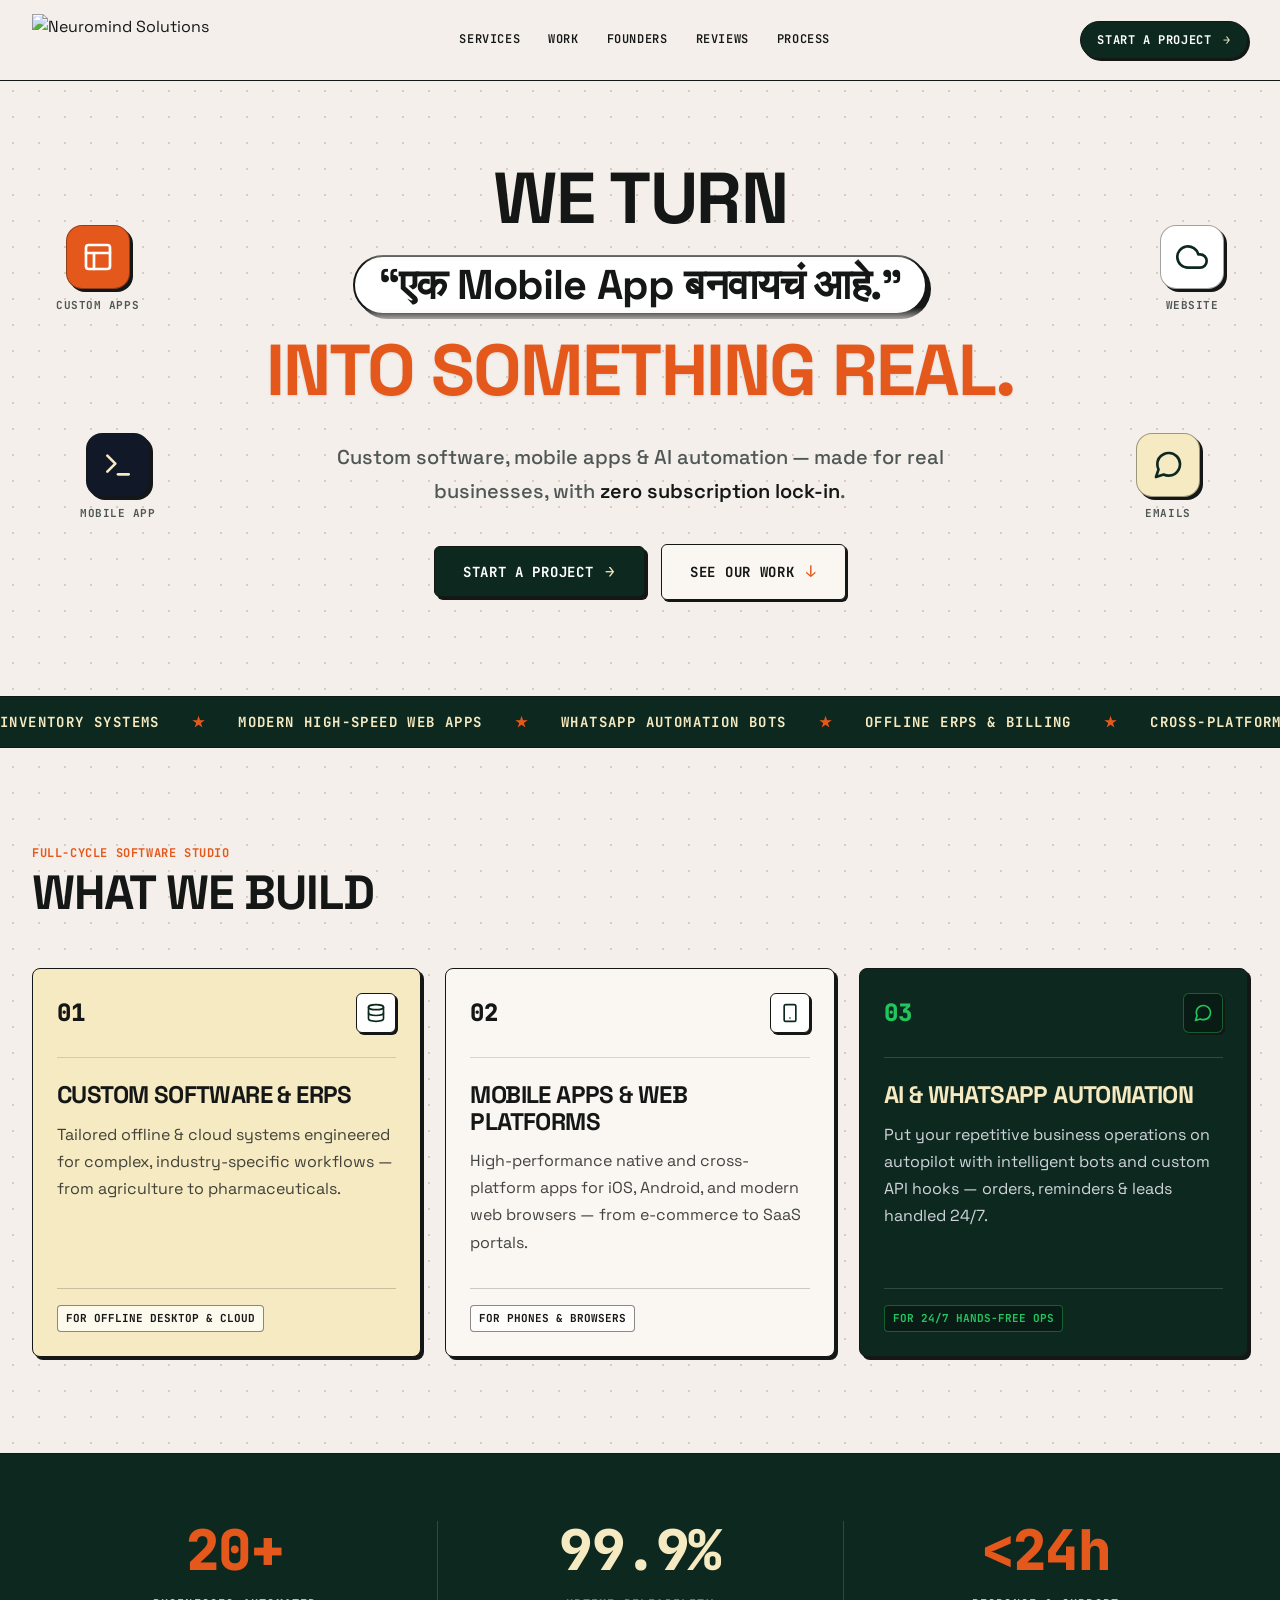
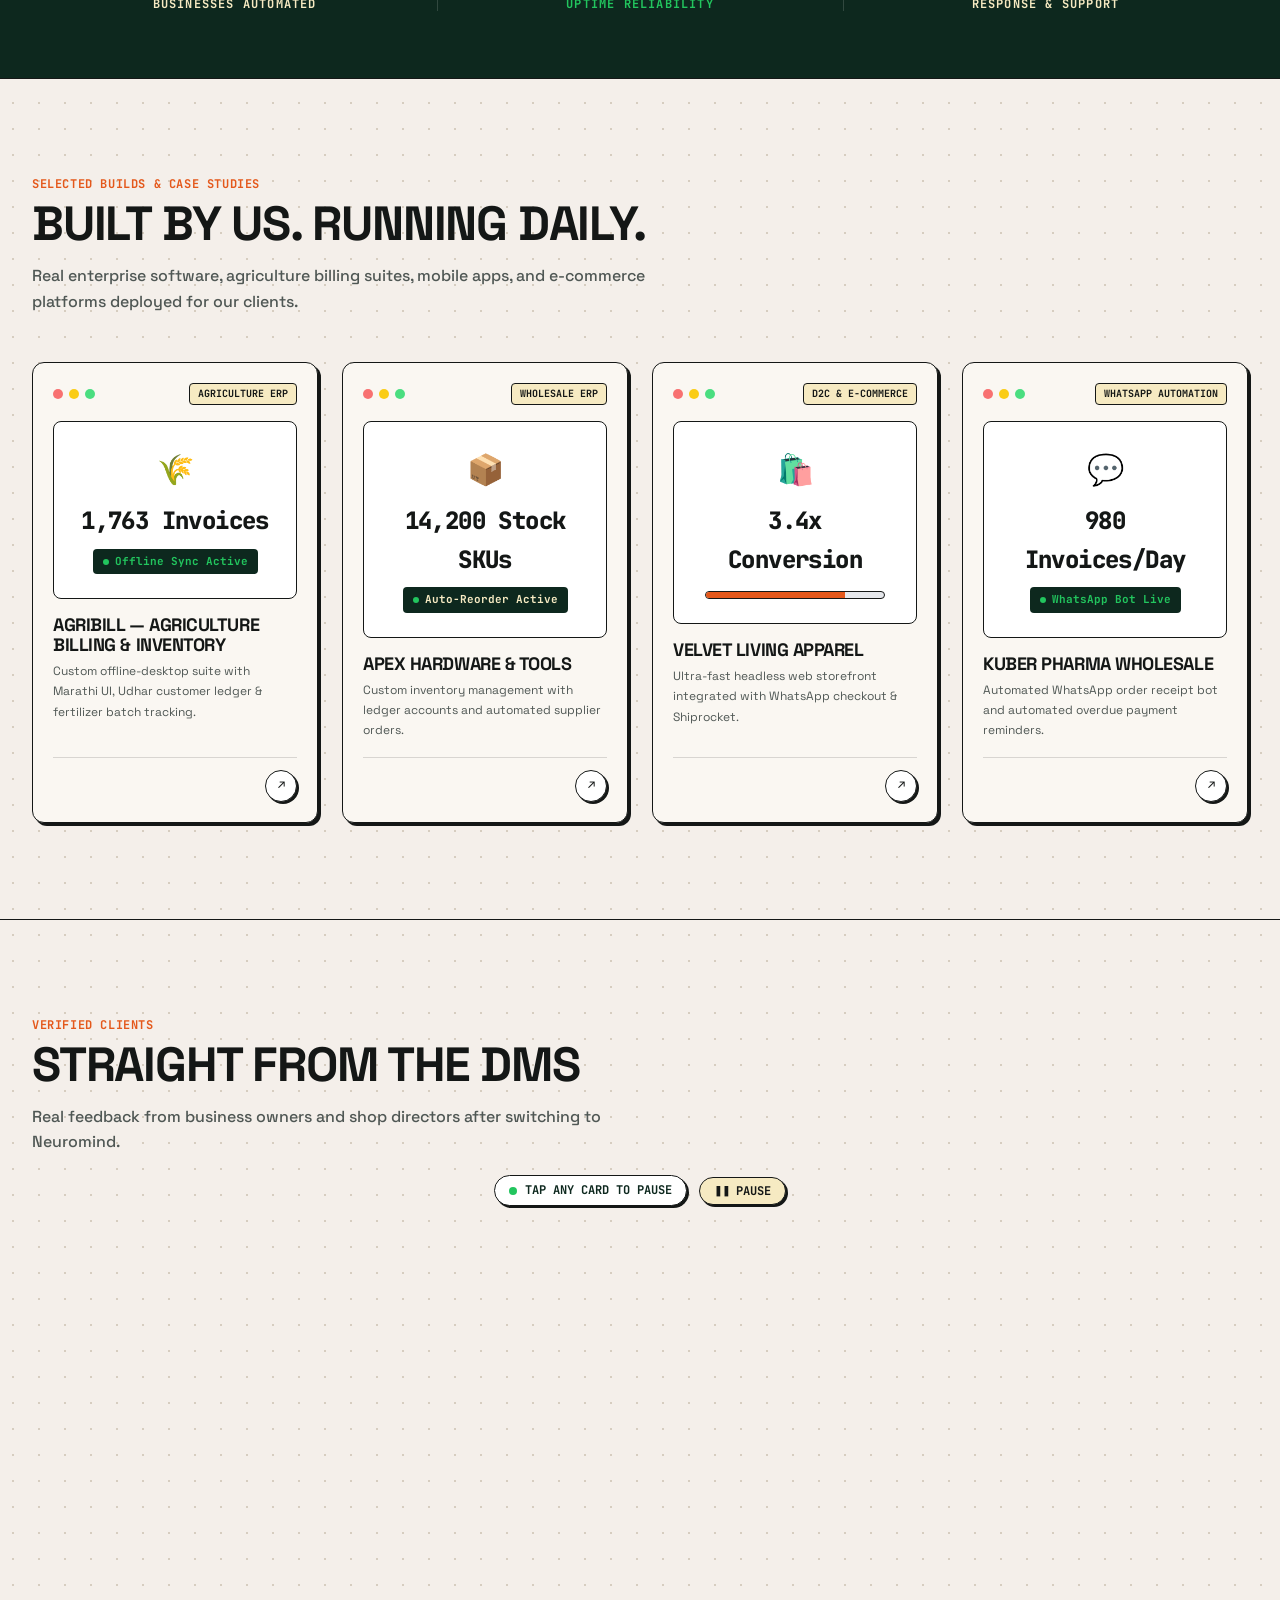
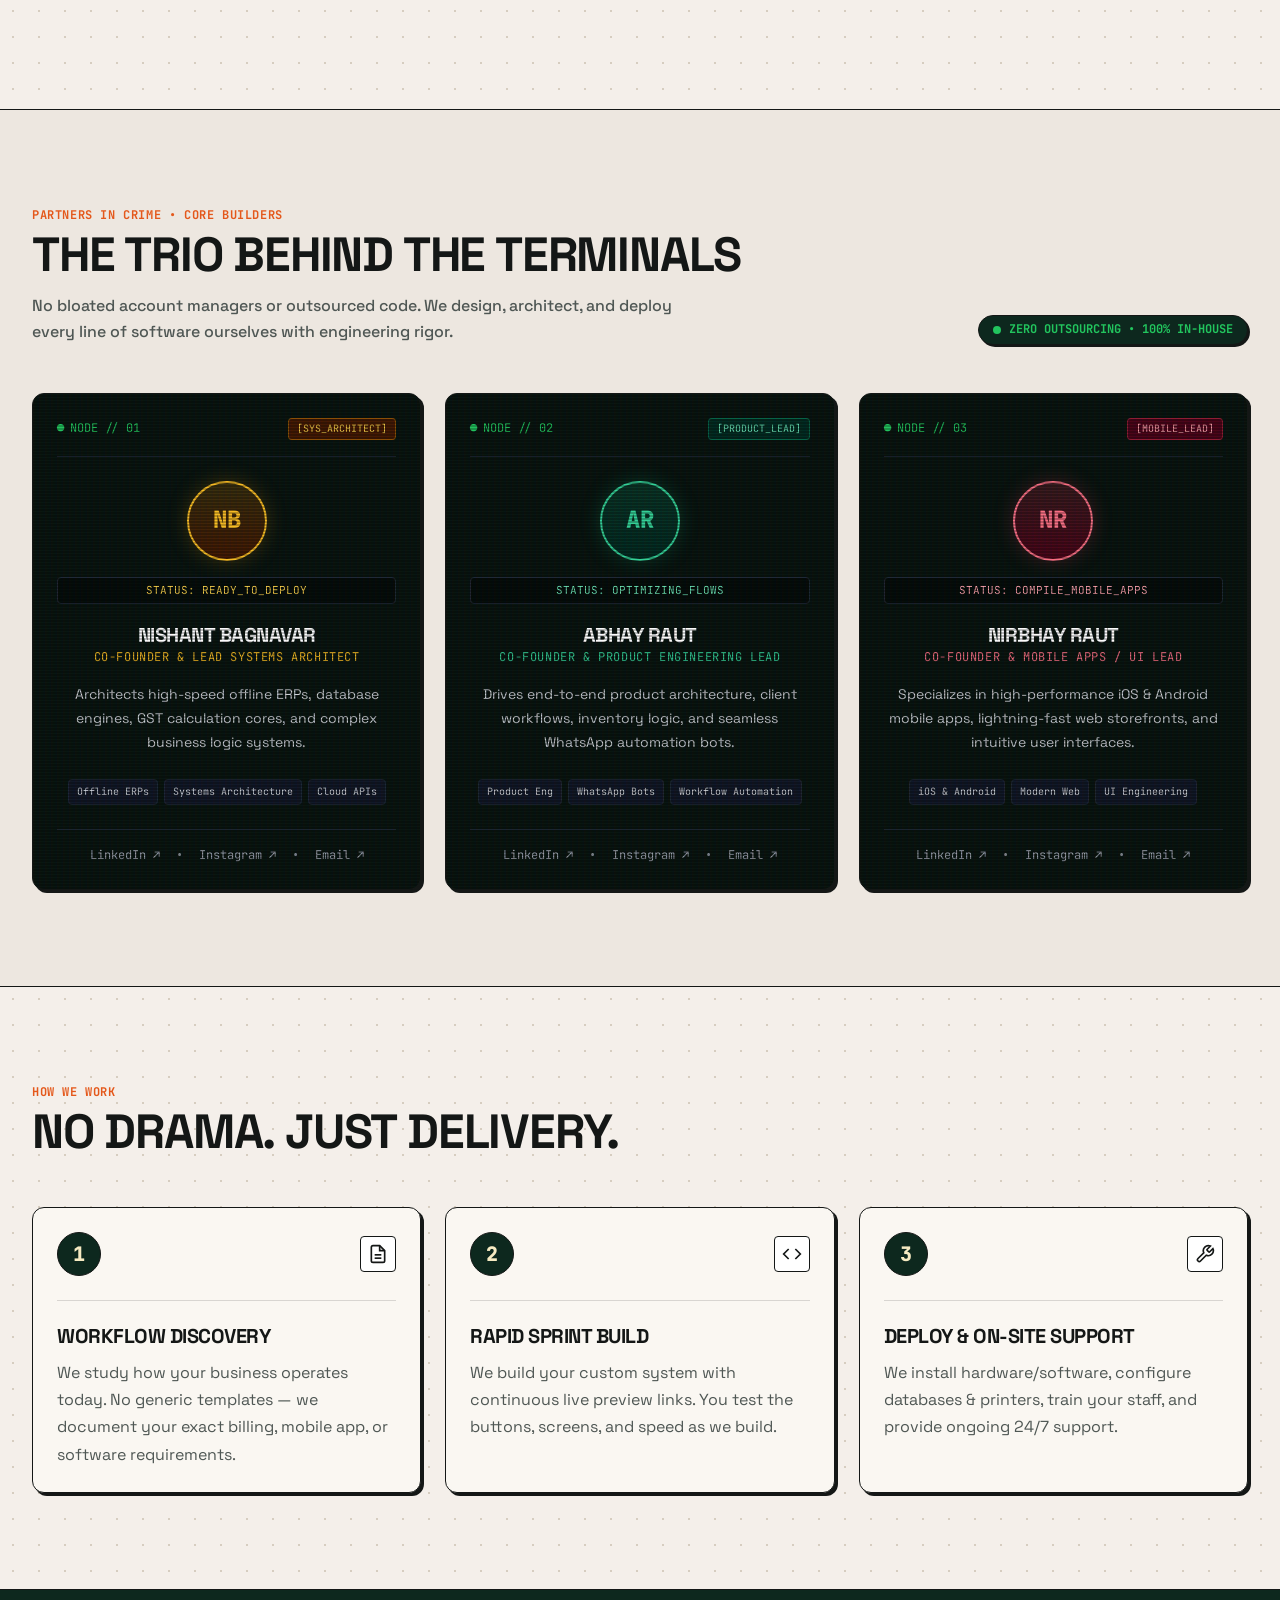
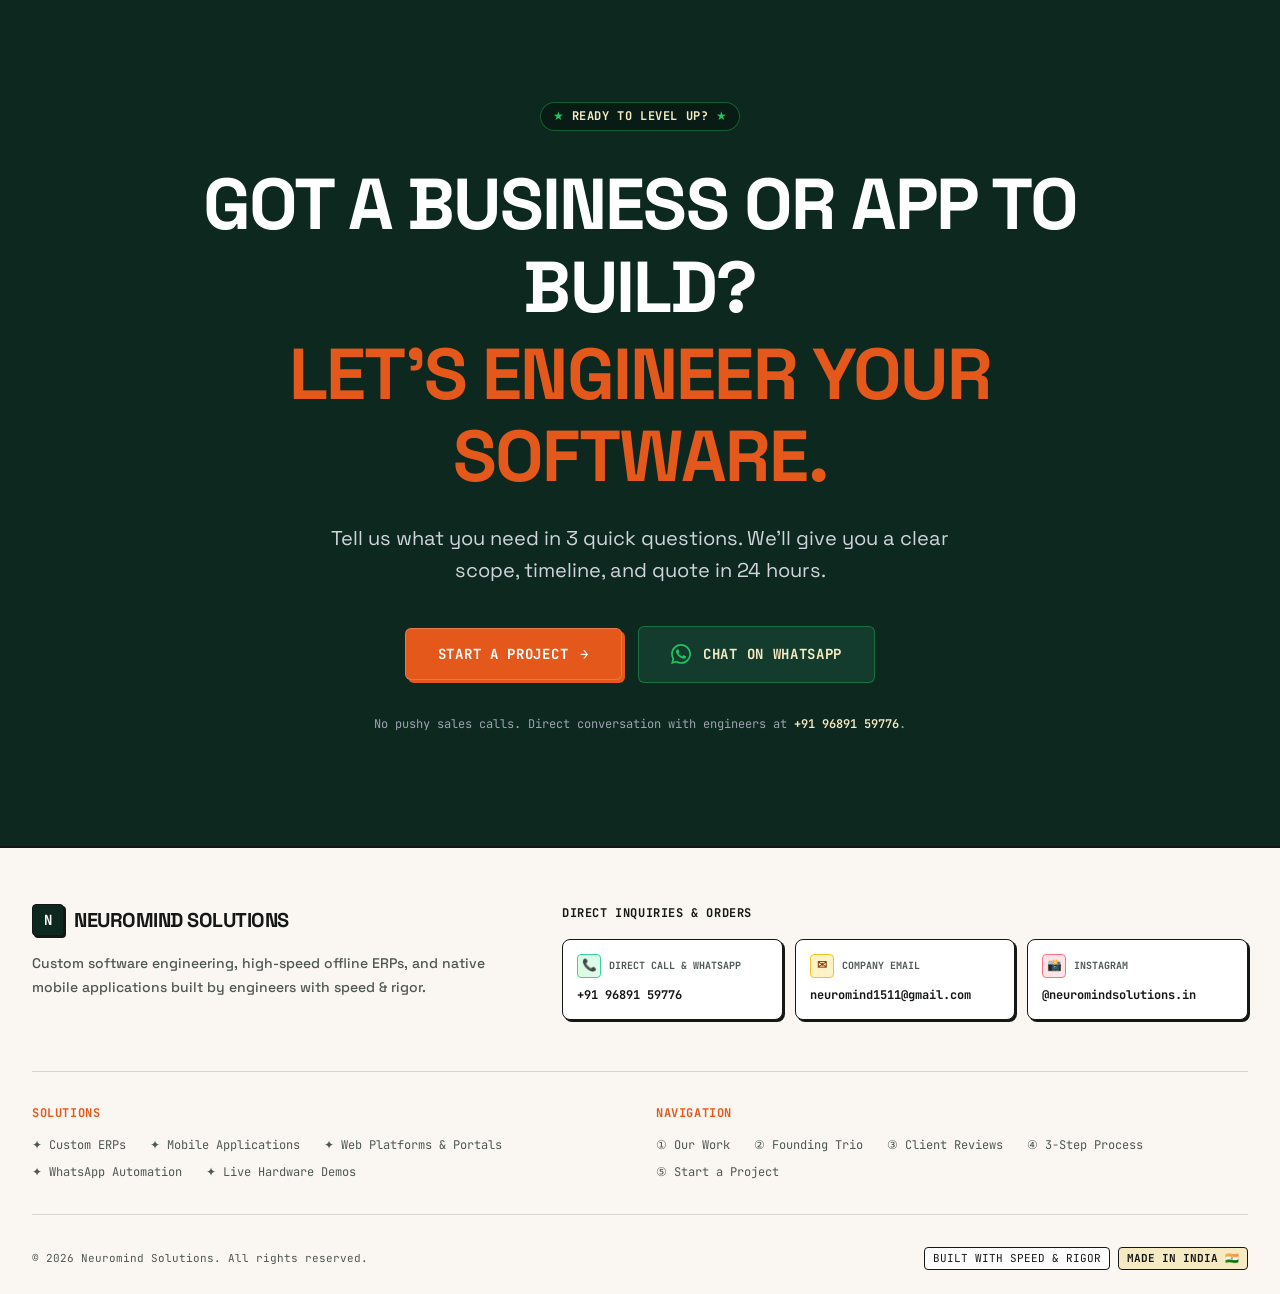
==== commit a2044cd7: "Updated Version" ====
--- a/index.html
+++ b/index.html
@@ -2,2834 +2,1209 @@
 <html lang="en">
 <head>
   <meta charset="UTF-8">
-  <meta name="viewport" content="width=device-width, initial-scale=1.0, viewport-fit=cover">
-  <title>Neuromind Solutions — Custom Software, Mobile Apps &amp; Web Systems</title>
-  <meta name="description" content="Neuromind Solutions builds bespoke enterprise software, mobile apps, web platforms, and industry ERPs like AgriBill for growing businesses.">
-  <meta name="keywords" content="custom software, mobile app development, billing software, AgriBill, inventory ERP, web development, whatsapp bots, retail software">
-  <meta property="og:title" content="Neuromind Solutions — Custom Software, Mobile Apps &amp; ERPs">
-  <meta property="og:description" content="We engineer bespoke software, mobile applications &amp; business systems. From offline ERPs like AgriBill to scalable web platforms.">
+  <meta name="viewport" content="width=device-width, initial-scale=1.0">
+  <title>NEUROMIND SOLUTIONS — Custom Software, Mobile Apps &amp; Automation Studio</title>
+  <meta name="description" content="Neuromind Solutions builds custom software, mobile apps, offline ERPs, and WhatsApp automation bots for real businesses — with zero subscription lock-in. Made in India.">
+  <meta name="keywords" content="custom software, mobile apps, ERP, WhatsApp automation, inventory management, Neuromind Solutions">
+  <meta name="author" content="Neuromind Solutions">
+
+  <!-- Open Graph -->
+  <meta property="og:title" content="NEUROMIND SOLUTIONS — Custom Software, Mobile Apps & Automation">
+  <meta property="og:description" content="Custom software engineering, mobile apps & AI automation — made for real businesses, with zero subscription lock-in.">
   <meta property="og:type" content="website">
-
-  <!-- Favicon -->
-  <link rel="icon" type="image/svg+xml" href="favicon.svg">
-  <link rel="alternate icon" href="favicon.svg">
-
-  <!-- Google Fonts -->
+  <meta property="og:locale" content="en_IN">
+
+  <!-- Fonts -->
   <link rel="preconnect" href="https://fonts.googleapis.com">
   <link rel="preconnect" href="https://fonts.gstatic.com" crossorigin>
-  <link href="https://fonts.googleapis.com/css2?family=Plus+Jakarta+Sans:wght@400;500;600;700;800;900&family=JetBrains+Mono:wght@500;700;800&display=swap" rel="stylesheet">
-
-  <!-- Cabinet Grotesk: Display / Hero headlines (firstprompt.build aesthetic) -->
-  <link rel="preconnect" href="https://api.fontshare.com">
-  <link rel="stylesheet" href="https://api.fontshare.com/v2/css?f[]=cabinet-grotesk@500,700,800,900&display=swap">
-
-  <link rel="stylesheet" href="styles.css?v=2026.5">
+  <link rel="stylesheet" href="https://fonts.googleapis.com/css2?family=JetBrains+Mono:ital,wght@0,400;0,500;0,700;0,800;1,400&family=Space+Grotesk:wght@400;500;600;700;800&display=swap">
+
+  <!-- Stylesheets -->
+  <link rel="stylesheet" href="css/variables.css">
+  <link rel="stylesheet" href="css/base.css">
+  <link rel="stylesheet" href="css/animations.css">
+  <link rel="stylesheet" href="css/components.css">
+  <link rel="stylesheet" href="css/layout.css">
+  <link rel="stylesheet" href="css/responsive.css">
 </head>
 <body>
 
-  <!-- Top Floating Pill Navigation (FirstPrompt Style) -->
-  <header class="navbar-wrapper">
-    <div class="navbar-pill">
-      <a href="#" class="brand-logo">
-        <span class="brand-asterisk">
-          <svg viewBox="0 0 24 24" width="22" height="22" fill="currentColor">
-            <path d="M12 2a1 1 0 0 1 1 1v6.2l4.38-4.38a1 1 0 1 1 1.42 1.42L14.4 10.6H21a1 1 0 1 1 0 2h-6.6l4.4 4.38a1 1 0 1 1-1.42 1.42L13 14.02V21a1 1 0 1 1-2 0v-6.98l-4.38 4.4a1 1 0 1 1-1.42-1.42L9.6 12.6H3a1 1 0 1 1 0-2h6.6L5.2 6.22a1 1 0 1 1 1.42-1.42L11 9.2V3a1 1 0 0 1 1-1z"/>
-          </svg>
-        </span>
-        <span class="brand-text">Neuromind</span>
+  <!-- ═══════════════════════════════════════
+       HEADER
+       ═══════════════════════════════════════ -->
+  <header class="header" id="site-header">
+    <div class="container header__inner">
+      <!-- Logo -->
+      <a href="#" class="header__logo" aria-label="Neuromind Solutions Home">
+        <img
+          src="https://lh3.googleusercontent.com/aida-public/[base64]"
+          alt="Neuromind Solutions"
+          class="header__logo-img"
+        >
       </a>
 
-      <nav class="nav-links">
-        <a href="#services" class="nav-item">Services <span class="nav-caret">▾</span></a>
-        <a href="#capabilities" class="nav-item">Capabilities <span class="nav-caret">▾</span></a>
-        <a href="#work" class="nav-item">Work</a>
-        <a href="#pricing" class="nav-item">Pricing <span class="nav-caret">▾</span></a>
-        <a href="#reviews" class="nav-item">Reviews</a>
-        <a href="#process" class="nav-item">Process</a>
+      <!-- Desktop Nav -->
+      <nav class="header__nav" id="desktop-nav">
+        <a href="#services" class="header__nav-link">Services</a>
+        <a href="#work" class="header__nav-link">Work</a>
+        <a href="#founders" class="header__nav-link">Founders</a>
+        <a href="#reviews" class="header__nav-link">Reviews</a>
+        <a href="#process" class="header__nav-link">Process</a>
       </nav>
 
-      <div class="nav-actions">
-        <div class="nav-lang-pill" title="India Region / Direct Support">
-          <span class="nav-globe">🌐</span>
-          <span>IN</span>
-          <span class="nav-caret">▾</span>
-        </div>
-        <button class="nav-cta-fp" id="openQuoteModalBtn">
-          <span>Start a Project</span>
-          <span class="nav-cta-arrow">&rsaquo;</span>
+      <!-- Actions -->
+      <div class="header__actions">
+        <button type="button" class="btn btn--pill open-project-modal" aria-haspopup="dialog">
+          <span>START A PROJECT</span>
+          <span class="btn-arrow">→</span>
         </button>
-        <button class="mobile-menu-toggle" id="mobileMenuToggle" aria-label="Toggle Navigation">
-          <span></span><span></span><span></span>
+
+        <!-- Mobile Hamburger -->
+        <button
+          class="header__hamburger"
+          id="hamburger"
+          aria-label="Toggle navigation menu"
+          aria-expanded="false"
+          aria-controls="mobile-nav"
+        >
+          <span class="header__hamburger-line"></span>
+          <span class="header__hamburger-line"></span>
+          <span class="header__hamburger-line"></span>
         </button>
       </div>
     </div>
-    <!-- Mobile Navigation Drawer -->
-    <div class="mobile-nav-drawer" id="mobileNavDrawer">
-      <a href="#services" class="mobile-nav-link">Services</a>
-      <a href="#capabilities" class="mobile-nav-link">Capabilities</a>
-      <a href="#work" class="mobile-nav-link">Work</a>
-      <a href="#pricing" class="mobile-nav-link">Pricing</a>
-      <a href="#reviews" class="mobile-nav-link">Reviews</a>
-      <a href="#process" class="mobile-nav-link">Process</a>
-      <button class="btn btn-primary" id="mobileStartProjectBtn" style="width:100%; margin-top:8px; border-radius:9999px;">
-        Start a Project &rarr;
+  </header>
+
+  <!-- Mobile Nav Overlay -->
+  <nav class="mobile-nav" id="mobile-nav" aria-label="Mobile navigation">
+    <a href="#services" class="mobile-nav__link">Services</a>
+    <a href="#work" class="mobile-nav__link">Work</a>
+    <a href="#founders" class="mobile-nav__link">Founders</a>
+    <a href="#reviews" class="mobile-nav__link">Reviews</a>
+    <a href="#process" class="mobile-nav__link">Process</a>
+    <div class="mobile-nav__cta">
+      <button type="button" class="btn btn--primary btn--full-mobile mobile-nav__link open-project-modal" aria-haspopup="dialog">
+        <span>START A PROJECT</span>
+        <span class="btn-arrow">→</span>
       </button>
     </div>
-    <!-- Scroll Progress Indicator Bar -->
-    <div class="scroll-progress-bar" id="scrollProgressBar"></div>
-  </header>
-
-  <main>
-    <!-- ==========================================================================
-         HERO SECTION: Spacious Editorial Layout (Exact firstprompt.build aesthetic)
-         ========================================================================== -->
-    <section class="hero-section" id="hero">
-      <!-- 4 Floating Squircle Badges with external labels (Screenshot 1) -->
-      <div class="fp-floating-badge" data-pos="left-top">
-        <div class="fp-badge-box fp-badge-dark">
-          <svg viewBox="0 0 24 24" width="28" height="28" fill="none" stroke="currentColor" stroke-width="2.2" stroke-linecap="round" stroke-linejoin="round">
-            <rect x="2" y="3" width="20" height="14" rx="2"></rect>
-            <line x1="8" y1="21" x2="16" y2="21"></line>
-            <line x1="12" y1="17" x2="12" y2="21"></line>
-          </svg>
-        </div>
-        <span class="fp-badge-label">offline erp</span>
-      </div>
-
-      <div class="fp-floating-badge" data-pos="left-bottom">
-        <div class="fp-badge-box fp-badge-orange">
-          <svg viewBox="0 0 24 24" width="26" height="26" fill="none" stroke="currentColor" stroke-width="2.2" stroke-linecap="round" stroke-linejoin="round">
-            <rect x="5" y="2" width="14" height="20" rx="3"></rect>
-            <line x1="12" y1="18" x2="12.01" y2="18"></line>
-          </svg>
-        </div>
-        <span class="fp-badge-label">mobile apps</span>
-      </div>
-
-      <div class="fp-floating-badge" data-pos="right-top">
-        <div class="fp-badge-box fp-badge-gold">
-          <svg viewBox="0 0 24 24" width="28" height="28" fill="none" stroke="currentColor" stroke-width="2.2" stroke-linecap="round" stroke-linejoin="round">
-            <rect x="3" y="11" width="18" height="10" rx="2"></rect>
-            <circle cx="12" cy="5" r="2"></circle>
-            <path d="M12 7v4"></path>
-            <line x1="8" y1="16" x2="8.01" y2="16"></line>
-            <line x1="16" y1="16" x2="16.01" y2="16"></line>
-          </svg>
-        </div>
-        <span class="fp-badge-label">whatsapp bots</span>
-      </div>
-
-      <div class="fp-floating-badge" data-pos="right-bottom">
-        <div class="fp-badge-box fp-badge-white">
-          <svg viewBox="0 0 24 24" width="26" height="26" fill="none" stroke="currentColor" stroke-width="2.2" stroke-linecap="round" stroke-linejoin="round">
-            <path d="M12 22s8-4 8-10V5l-8-3-8 3v7c0 6 8 10 8 10z"></path>
-          </svg>
-        </div>
-        <span class="fp-badge-label">100% ownership</span>
-      </div>
-
-      <div class="container hero-container-fp">
-        <!-- Eyebrow matching Screenshot 1 -->
-        <p class="hero-eyebrow-fp" data-hero-item style="--delay: 0ms">
-          B E S P O K E &nbsp; S O F T W A R E &nbsp; E N G I N E E R I N G
+  </nav>
+
+
+  <!-- ═══════════════════════════════════════
+       HERO SECTION
+       ═══════════════════════════════════════ -->
+  <section class="section section--hero" id="hero">
+    <div class="container hero__content">
+
+      <!-- Floating Badges (desktop only) -->
+      <div class="hero__badges">
+        <!-- Top-Left: Custom Apps -->
+        <div class="hero-badge hero-badge--tl" style="pointer-events: auto;">
+          <div class="hero-badge__icon hero-badge__icon--orange">
+            <svg fill="none" stroke="currentColor" stroke-linecap="round" stroke-linejoin="round" stroke-width="2" viewBox="0 0 24 24" style="color: #fff;">
+              <rect height="18" rx="2" ry="2" width="18" x="3" y="3"></rect>
+              <line x1="3" x2="21" y1="9" y2="9"></line>
+              <line x1="9" x2="9" y1="21" y2="9"></line>
+            </svg>
+          </div>
+          <span class="hero-badge__label">custom apps</span>
+        </div>
+
+        <!-- Bottom-Left: Mobile App -->
+        <div class="hero-badge hero-badge--bl" style="pointer-events: auto;">
+          <div class="hero-badge__icon hero-badge__icon--dark">
+            <svg fill="none" stroke="currentColor" stroke-linecap="round" stroke-linejoin="round" stroke-width="2" viewBox="0 0 24 24" style="color: #F6EAC2;">
+              <polyline points="4 17 10 11 4 5"></polyline>
+              <line x1="12" x2="20" y1="19" y2="19"></line>
+            </svg>
+          </div>
+          <span class="hero-badge__label">Mobile app</span>
+        </div>
+
+        <!-- Top-Right: Website -->
+        <div class="hero-badge hero-badge--tr" style="pointer-events: auto;">
+          <div class="hero-badge__icon hero-badge__icon--white">
+            <svg fill="none" stroke="currentColor" stroke-linecap="round" stroke-linejoin="round" stroke-width="2" viewBox="0 0 24 24" style="color: #0D281E;">
+              <path d="M18 10h-1.26A8 8 0 1 0 9 20h9a5 5 0 0 0 0-10z"></path>
+            </svg>
+          </div>
+          <span class="hero-badge__label">website</span>
+        </div>
+
+        <!-- Bottom-Right: Emails -->
+        <div class="hero-badge hero-badge--br" style="pointer-events: auto;">
+          <div class="hero-badge__icon hero-badge__icon--butter">
+            <svg fill="none" stroke="currentColor" stroke-linecap="round" stroke-linejoin="round" stroke-width="2" viewBox="0 0 24 24" style="color: #0D281E;">
+              <path d="M21 11.5a8.38 8.38 0 0 1-.9 3.8 8.5 8.5 0 0 1-7.6 4.7 8.38 8.38 0 0 1-3.8-.9L3 21l1.9-5.7a8.38 8.38 0 0 1-.9-3.8 8.5 8.5 0 0 1 4.7-7.6 8.38 8.38 0 0 1 3.8-.9h.5a8.48 8.48 0 0 1 8 8v.5z"></path>
+            </svg>
+          </div>
+          <span class="hero-badge__label">Emails</span>
+        </div>
+      </div>
+
+      <!-- Main Title with Infinite Vertical Carousel -->
+      <h1 class="hero__title">
+        <span class="hero__title-line hero__title-line--top">WE TURN</span>
+        <div class="hero__rotator" id="hero-rotator" aria-live="polite" aria-atomic="true">
+          <div class="hero__rotator-track" id="hero-rotator-track">
+            <div class="hero__rotator-slide">
+              <span class="hero__rotator-pill">“एक Website बनवायची आहे.”</span>
+            </div>
+            <div class="hero__rotator-slide">
+              <span class="hero__rotator-pill">“एक Mobile App बनवायचं आहे.”</span>
+            </div>
+            <div class="hero__rotator-slide">
+              <span class="hero__rotator-pill">“Business साठी स्वतःचं Software हवंय.”</span>
+            </div>
+            <div class="hero__rotator-slide">
+              <span class="hero__rotator-pill">“रोजचं काम Automatic करायचं आहे.”</span>
+            </div>
+             <div class="hero__rotator-slide">
+              <span class="hero__rotator-pill">“Business साठी Billing Software हवंय”</span>
+            </div>
+             <div class="hero__rotator-slide">
+              <span class="hero__rotator-pill">“AI ने काम सोपं करायचं आहे.”</span>
+            </div>
+             <div class="hero__rotator-slide">
+              <span class="hero__rotator-pill">“Business Grow करायचा आहे.”</span>
+            </div>
+            
+            <!-- Cloned first slide for seamless continuous loop -->
+            <div class="hero__rotator-slide" aria-hidden="true">
+              <span class="hero__rotator-pill">“एक Website बनवायची आहे.”</span>
+            </div>
+          </div>
+        </div>
+        <span class="hero__title-line hero__title-line--burnt">INTO SOMETHING REAL.</span>
+      </h1>
+
+      <!-- Supporting Text -->
+      <p class="hero__subtitle">
+        Custom software, mobile apps &amp; AI automation — made for real businesses, with <strong>zero subscription lock-in</strong>.
+      </p>
+
+      <!-- CTA Buttons -->
+      <div class="hero__buttons">
+        <button type="button" class="btn btn--primary btn--full-mobile open-project-modal" aria-haspopup="dialog">
+          <span>START A PROJECT</span>
+          <span class="btn-arrow">→</span>
+        </button>
+        <a href="#work" class="btn btn--secondary btn--full-mobile">
+          <span>SEE OUR WORK</span>
+          <span class="btn-arrow">↓</span>
+        </a>
+      </div>
+    </div>
+  </section>
+
+
+  <!-- ═══════════════════════════════════════
+       MARQUEE TICKER
+       ═══════════════════════════════════════ -->
+  <div class="marquee">
+    <div class="marquee__inner marquee-track">
+      <span>INVENTORY SYSTEMS</span> <span class="marquee__separator">★</span>
+      <span>MODERN HIGH-SPEED WEB APPS</span> <span class="marquee__separator">★</span>
+      <span>WHATSAPP AUTOMATION BOTS</span> <span class="marquee__separator">★</span>
+      <span>OFFLINE ERPs &amp; BILLING</span> <span class="marquee__separator">★</span>
+      <span>CROSS-PLATFORM MOBILE APPS</span> <span class="marquee__separator">★</span>
+      <span>AI WORKFLOWS &amp; CUSTOM APIs</span> <span class="marquee__separator">★</span>
+      <!-- Duplicate for seamless loop -->
+      <span>INVENTORY SYSTEMS</span> <span class="marquee__separator">★</span>
+      <span>MODERN HIGH-SPEED WEB APPS</span> <span class="marquee__separator">★</span>
+      <span>WHATSAPP AUTOMATION BOTS</span> <span class="marquee__separator">★</span>
+      <span>OFFLINE ERPs &amp; BILLING</span> <span class="marquee__separator">★</span>
+      <span>CROSS-PLATFORM MOBILE APPS</span> <span class="marquee__separator">★</span>
+      <span>AI WORKFLOWS &amp; CUSTOM APIs</span> <span class="marquee__separator">★</span>
+    </div>
+  </div>
+
+
+  <!-- ═══════════════════════════════════════
+       WHAT WE BUILD (Services)
+       ═══════════════════════════════════════ -->
+  <section class="section" id="services">
+    <div class="container">
+      <div class="section__header fade-in-section">
+        <p class="section__eyebrow">FULL-CYCLE SOFTWARE STUDIO</p>
+        <h2 class="section__title">WHAT WE BUILD</h2>
+      </div>
+
+      <div class="grid grid--3 fade-in-section">
+        <!-- Card 01: Custom Software & ERPs -->
+        <div class="card card--butter">
+          <div>
+            <div class="card__header">
+              <span class="card__number">01</span>
+              <div class="card__icon-box">
+                <svg fill="none" stroke="currentColor" stroke-linecap="round" stroke-linejoin="round" stroke-width="2" viewBox="0 0 24 24">
+                  <ellipse cx="12" cy="5" rx="9" ry="3"></ellipse>
+                  <path d="M21 12c0 1.66-4 3-9 3s-9-1.34-9-3"></path>
+                  <path d="M3 5v14c0 1.66 4 3 9 3s9-1.34 9-3V5"></path>
+                </svg>
+              </div>
+            </div>
+            <h3 class="card__title">CUSTOM SOFTWARE &amp; ERPs</h3>
+            <p class="card__description">
+              Tailored offline &amp; cloud systems engineered for complex, industry-specific workflows — from agriculture to pharmaceuticals.
+            </p>
+          </div>
+          <div class="card__footer">
+            <span class="card__tag">FOR OFFLINE DESKTOP &amp; CLOUD</span>
+          </div>
+        </div>
+
+        <!-- Card 02: Mobile Apps & Web Platforms -->
+        <div class="card card--soft">
+          <div>
+            <div class="card__header">
+              <span class="card__number">02</span>
+              <div class="card__icon-box">
+                <svg fill="none" stroke="currentColor" stroke-linecap="round" stroke-linejoin="round" stroke-width="2" viewBox="0 0 24 24">
+                  <rect height="20" rx="2" ry="2" width="14" x="5" y="2"></rect>
+                  <line x1="12" x2="12.01" y1="18" y2="18"></line>
+                </svg>
+              </div>
+            </div>
+            <h3 class="card__title">MOBILE APPS &amp; WEB PLATFORMS</h3>
+            <p class="card__description">
+              High-performance native and cross-platform apps for iOS, Android, and modern web browsers — from e-commerce to SaaS portals.
+            </p>
+          </div>
+          <div class="card__footer">
+            <span class="card__tag">FOR PHONES &amp; BROWSERS</span>
+          </div>
+        </div>
+
+        <!-- Card 03: AI & WhatsApp Automation -->
+        <div class="card card--dark">
+          <div>
+            <div class="card__header">
+              <span class="card__number">03</span>
+              <div class="card__icon-box">
+                <svg fill="none" stroke="currentColor" stroke-linecap="round" stroke-linejoin="round" stroke-width="2" viewBox="0 0 24 24">
+                  <path d="M21 11.5a8.38 8.38 0 0 1-.9 3.8 8.5 8.5 0 0 1-7.6 4.7 8.38 8.38 0 0 1-3.8-.9L3 21l1.9-5.7a8.38 8.38 0 0 1-.9-3.8 8.5 8.5 0 0 1 4.7-7.6 8.38 8.38 0 0 1 3.8-.9h.5a8.48 8.48 0 0 1 8 8v.5z"></path>
+                </svg>
+              </div>
+            </div>
+            <h3 class="card__title">AI &amp; WHATSAPP AUTOMATION</h3>
+            <p class="card__description">
+              Put your repetitive business operations on autopilot with intelligent bots and custom API hooks — orders, reminders &amp; leads handled 24/7.
+            </p>
+          </div>
+          <div class="card__footer">
+            <span class="card__tag">FOR 24/7 HANDS-FREE OPS</span>
+          </div>
+        </div>
+      </div>
+    </div>
+  </section>
+
+
+  <!-- ═══════════════════════════════════════
+       METRICS BAR
+       ═══════════════════════════════════════ -->
+  <section class="section section--dark" style="padding-top: var(--space-12); padding-bottom: var(--space-12);">
+    <div class="container">
+      <div class="grid grid--metrics fade-in-section" id="metrics-bar">
+        <div class="metric">
+          <div class="metric__value metric__value--burnt" data-target="20" data-prefix="" data-suffix="+" data-decimals="0">20+</div>
+          <p class="metric__label metric__label--butter">BUSINESSES AUTOMATED</p>
+        </div>
+        <div class="metric">
+          <div class="metric__value metric__value--butter" data-target="99.9" data-prefix="" data-suffix="%" data-decimals="1">99.9%</div>
+          <p class="metric__label metric__label--green">UPTIME RELIABILITY</p>
+        </div>
+        <div class="metric">
+          <div class="metric__value metric__value--burnt" data-target="24" data-prefix="<" data-suffix="h" data-decimals="0">&lt;24h</div>
+          <p class="metric__label metric__label--butter">RESPONSE &amp; SUPPORT</p>
+        </div>
+      </div>
+    </div>
+  </section>
+
+
+  <!-- ═══════════════════════════════════════
+       CASE STUDIES
+       ═══════════════════════════════════════ -->
+  <section class="section" id="work">
+    <div class="container">
+      <div class="section__header fade-in-section">
+        <p class="section__eyebrow">SELECTED BUILDS &amp; CASE STUDIES</p>
+        <h2 class="section__title">BUILT BY US. RUNNING DAILY.</h2>
+        <p class="section__subtitle">
+          Real enterprise software, agriculture billing suites, mobile apps, and e-commerce platforms deployed for our clients.
         </p>
-
-        <!-- Colossal Headline matching Screenshot 1 -->
-        <h1 class="hero-title-fp" data-hero-item style="--delay: 80ms">
-          <span class="hero-title-row">From manual chaos to</span>
-          <span class="hero-title-row"><span class="hero-accent-orange">software that runs</span>, with Neuromind.</span>
-        </h1>
-
-        <!-- Centered Subtitle matching Screenshot 1 -->
-        <p class="hero-subtitle-fp" data-hero-item style="--delay: 180ms">
-          Bespoke offline &amp; cloud ERPs, high-performance mobile applications, and automated workflow bots &mdash; engineered for real business operations, zero bloat, and complete ownership.
-        </p>
-
-        <!-- Twin Pill Action Buttons matching Screenshot 1 -->
-        <div class="hero-actions-fp" data-hero-item style="--delay: 280ms">
-          <button class="btn-fp-dark" id="heroStartProjectBtn">
-            Start a Project &rarr;
+      </div>
+
+      <div class="grid grid--4 fade-in-section">
+        <!-- Case Study 1: AgriBill -->
+        <div class="case-card">
+          <div>
+            <div class="case-card__header">
+              <div class="case-card__dots">
+                <span class="case-card__dot case-card__dot--red"></span>
+                <span class="case-card__dot case-card__dot--yellow"></span>
+                <span class="case-card__dot case-card__dot--green"></span>
+              </div>
+              <span class="case-card__badge">AGRICULTURE ERP</span>
+            </div>
+            <div class="case-card__visual">
+              <div class="case-card__emoji">🌾</div>
+              <div class="case-card__stat">1,763 Invoices</div>
+              <span class="case-card__status case-card__status--green">
+                <span class="case-card__status-dot pulse"></span>
+                Offline Sync Active
+              </span>
+            </div>
+            <h4 class="case-card__title">AGRIBILL — AGRICULTURE BILLING &amp; INVENTORY</h4>
+            <p class="case-card__text">Custom offline-desktop suite with Marathi UI, Udhar customer ledger &amp; fertilizer batch tracking.</p>
+          </div>
+          <div class="case-card__footer">
+            <span class="case-card__arrow">↗</span>
+          </div>
+        </div>
+
+        <!-- Case Study 2: Apex Hardware -->
+        <div class="case-card">
+          <div>
+            <div class="case-card__header">
+              <div class="case-card__dots">
+                <span class="case-card__dot case-card__dot--red"></span>
+                <span class="case-card__dot case-card__dot--yellow"></span>
+                <span class="case-card__dot case-card__dot--green"></span>
+              </div>
+              <span class="case-card__badge">WHOLESALE ERP</span>
+            </div>
+            <div class="case-card__visual">
+              <div class="case-card__emoji">📦</div>
+              <div class="case-card__stat">14,200 Stock SKUs</div>
+              <span class="case-card__status case-card__status--butter">
+                <span class="case-card__status-dot pulse"></span>
+                Auto-Reorder Active
+              </span>
+            </div>
+            <h4 class="case-card__title">APEX HARDWARE &amp; TOOLS</h4>
+            <p class="case-card__text">Custom inventory management with ledger accounts and automated supplier orders.</p>
+          </div>
+          <div class="case-card__footer">
+            <span class="case-card__arrow">↗</span>
+          </div>
+        </div>
+
+        <!-- Case Study 3: Velvet Living -->
+        <div class="case-card">
+          <div>
+            <div class="case-card__header">
+              <div class="case-card__dots">
+                <span class="case-card__dot case-card__dot--red"></span>
+                <span class="case-card__dot case-card__dot--yellow"></span>
+                <span class="case-card__dot case-card__dot--green"></span>
+              </div>
+              <span class="case-card__badge">D2C &amp; E-COMMERCE</span>
+            </div>
+            <div class="case-card__visual">
+              <div class="case-card__emoji">🛍️</div>
+              <div class="case-card__stat">3.4x Conversion</div>
+              <div class="progress-bar">
+                <div class="progress-bar__fill"></div>
+              </div>
+            </div>
+            <h4 class="case-card__title">VELVET LIVING APPAREL</h4>
+            <p class="case-card__text">Ultra-fast headless web storefront integrated with WhatsApp checkout &amp; Shiprocket.</p>
+          </div>
+          <div class="case-card__footer">
+            <span class="case-card__arrow">↗</span>
+          </div>
+        </div>
+
+        <!-- Case Study 4: Kuber Pharma -->
+        <div class="case-card">
+          <div>
+            <div class="case-card__header">
+              <div class="case-card__dots">
+                <span class="case-card__dot case-card__dot--red"></span>
+                <span class="case-card__dot case-card__dot--yellow"></span>
+                <span class="case-card__dot case-card__dot--green"></span>
+              </div>
+              <span class="case-card__badge">WHATSAPP AUTOMATION</span>
+            </div>
+            <div class="case-card__visual">
+              <div class="case-card__emoji">💬</div>
+              <div class="case-card__stat">980 Invoices/Day</div>
+              <span class="case-card__status case-card__status--green">
+                <span class="case-card__status-dot"></span>
+                WhatsApp Bot Live
+              </span>
+            </div>
+            <h4 class="case-card__title">KUBER PHARMA WHOLESALE</h4>
+            <p class="case-card__text">Automated WhatsApp order receipt bot and automated overdue payment reminders.</p>
+          </div>
+          <div class="case-card__footer">
+            <span class="case-card__arrow">↗</span>
+          </div>
+        </div>
+      </div>
+    </div>
+  </section>
+
+
+  <!-- ═══════════════════════════════════════
+       TESTIMONIALS
+       ═══════════════════════════════════════ -->
+  <section class="section" id="reviews">
+    <div class="container">
+      <div class="section__header fade-in-section">
+        <p class="section__eyebrow">VERIFIED CLIENTS</p>
+        <h2 class="section__title">STRAIGHT FROM THE DMS</h2>
+        <p class="section__subtitle">
+          Real feedback from business owners and shop directors after switching to Neuromind.
+        <!-- Status Pill & Pause/Resume Control -->
+        <div class="reviews-carousel__status">
+          <span class="reviews-carousel__status-pill">
+            <span class="reviews-carousel__status-dot pulse" id="carousel-status-dot"></span>
+            <span class="reviews-carousel__status-text" id="carousel-status-text">TAP ANY CARD TO PAUSE</span>
+          </span>
+          <button type="button" class="reviews-carousel__toggle-btn" id="carousel-toggle-btn" aria-label="Pause auto scroll">
+            <span class="reviews-carousel__toggle-icon" id="carousel-toggle-icon">❚❚</span>
+            <span class="reviews-carousel__toggle-label" id="carousel-toggle-label">PAUSE</span>
           </button>
-          <a href="#work" class="btn-fp-light">
-            See Our Work &mdash; 50+ Deployed
-          </a>
-        </div>
-
-        <!-- Social Proof / Trust Line matching Screenshot 1 -->
-        <p class="hero-proof-fp" data-hero-item style="--delay: 360ms">
-          Zero subscription lock-in &middot; 100% source code ownership &middot; <b>50+</b> enterprise systems deployed
-        </p>
-      </div>
-    </section>
-
-    <!-- Infinite Retro Marquee -->
-    <div class="marquee-strip">
-      <div class="marquee-track">
-        <div class="marquee-content">
-          <span>CUSTOM DESKTOP &amp; CLOUD ERPS</span><span class="star">★</span>
-          <span>IOS &amp; ANDROID MOBILE APPS</span><span class="star">★</span>
-          <span>MULTI-GODOWN INVENTORY SYSTEMS</span><span class="star">★</span>
-          <span>MODERN HIGH-SPEED WEB APPS</span><span class="star">★</span>
-          <span>WHATSAPP AUTOMATION BOTS</span><span class="star">★</span>
-          <span>GST INVOICE &amp; LEDGER ENGINES</span><span class="star">★</span>
-        </div>
-        <div class="marquee-content" aria-hidden="true">
-          <span>CUSTOM DESKTOP &amp; CLOUD ERPS</span><span class="star">★</span>
-          <span>IOS &amp; ANDROID MOBILE APPS</span><span class="star">★</span>
-          <span>MULTI-GODOWN INVENTORY SYSTEMS</span><span class="star">★</span>
-          <span>MODERN HIGH-SPEED WEB APPS</span><span class="star">★</span>
-          <span>WHATSAPP AUTOMATION BOTS</span><span class="star">★</span>
-          <span>GST INVOICE &amp; LEDGER ENGINES</span><span class="star">★</span>
-        </div>
-      </div>
-    </div>
-
-    <!-- ==========================================================================
-         PINNED STATEMENT SECTION — Outlined text with rotating watermark asterisk
-         (firstprompt.build data-pin="lines" architecture)
-         ========================================================================== -->
-    <section class="pinned-statement-section" aria-label="Our Core Philosophy">
-      <svg class="watermark-asterisk" viewBox="0 0 100 100" fill="none" stroke="currentColor" stroke-width="8" stroke-linecap="round" aria-hidden="true">
-        <line x1="50" y1="10" x2="50" y2="90"></line>
-        <line x1="10" y1="50" x2="90" y2="50"></line>
-        <line x1="22" y1="22" x2="78" y2="78"></line>
-        <line x1="22" y1="78" x2="78" y2="22"></line>
-      </svg>
-      <div class="pinned-statement-inner">
-        <div class="pinned-statement-line" data-illuminate>No subscription traps.</div>
-        <div class="pinned-statement-line" data-illuminate>No third-party bloat.</div>
-        <div class="pinned-statement-line" data-illuminate>You own every line of code.</div>
-        <div class="pinned-statement-line accent-line" data-illuminate>Engineered for real operations.</div>
-      </div>
-    </section>
-
-    <!-- Core Services Section (01, 02, 03) -->
-    <section class="section services-section" id="services">
-      <div class="container">
-        <div class="section-header reveal-on-scroll">
-          <p class="section-tag">FULL-CYCLE SOFTWARE STUDIO</p>
-          <h2 class="section-title">WHAT WE BUILD</h2>
-        </div>
-
-        <div class="services-grid">
-          <!-- Service 01: Custom Software & ERPs -->
-          <div class="service-card card-yellow reveal-on-scroll" style="--delay: 0ms" data-service="erp" role="button" tabindex="0" aria-label="Learn more about Custom Software & ERPs">
-            <div class="service-card-header">
-              <div class="service-num">01</div>
-              <div class="service-vintage-badge" title="Vintage CRT Terminal & ERP Core">
-                <svg viewBox="0 0 24 24" fill="none" stroke="currentColor" stroke-width="2" stroke-linecap="round" stroke-linejoin="round">
-                  <rect x="2" y="3" width="20" height="13" rx="2"></rect>
-                  <line x1="6" y1="7" x2="6.01" y2="7" stroke-width="3"></line>
-                  <line x1="9" y1="7" x2="14" y2="7"></line>
-                  <line x1="6" y1="11" x2="12" y2="11"></line>
-                  <path d="M8 20h8"></path>
-                  <path d="M12 16v4"></path>
-                </svg>
-              </div>
-            </div>
-            <h3 class="service-name">CUSTOM SOFTWARE &amp; ERPS</h3>
-            <p class="service-desc">Tailored offline &amp; cloud systems engineered for complex, industry-specific workflows — from agriculture to pharmaceuticals.</p>
-            <div class="service-footer">
-              <span class="service-pill">FOR OFFLINE DESKTOP &amp; CLOUD</span>
-              <span class="service-tap-btn">TAP TO EXPLORE &rarr;</span>
-            </div>
-          </div>
-
-          <!-- Service 02: Mobile Apps & Web Platforms -->
-          <div class="service-card card-paper reveal-on-scroll" style="--delay: 130ms" data-service="mobile" role="button" tabindex="0" aria-label="Learn more about Mobile Apps & Web Platforms">
-            <div class="service-card-header">
-              <div class="service-num">02</div>
-              <div class="service-vintage-badge" title="Vintage Cellular & Web Platform">
-                <svg viewBox="0 0 24 24" fill="none" stroke="currentColor" stroke-width="2" stroke-linecap="round" stroke-linejoin="round">
-                  <rect x="5" y="2" width="14" height="20" rx="3"></rect>
-                  <line x1="9" y1="5" x2="15" y2="5"></line>
-                  <rect x="8" y="8" width="8" height="7" rx="1"></rect>
-                  <circle cx="12" cy="18.5" r="1" fill="currentColor"></circle>
-                </svg>
-              </div>
-            </div>
-            <h3 class="service-name">MOBILE APPS &amp; WEB PLATFORMS</h3>
-            <p class="service-desc">High-performance native and cross-platform apps for iOS, Android, and modern web browsers — from e-commerce to SaaS portals.</p>
-            <div class="service-footer">
-              <span class="service-pill">FOR PHONES, TABLETS &amp; BROWSERS</span>
-              <span class="service-tap-btn">TAP TO EXPLORE &rarr;</span>
-            </div>
-          </div>
-
-          <!-- Service 03: AI & WhatsApp Automation -->
-          <div class="service-card card-dark reveal-on-scroll" style="--delay: 260ms" data-service="ai" role="button" tabindex="0" aria-label="Learn more about AI & WhatsApp Automation">
-            <div class="service-card-header">
-              <div class="service-num">03</div>
-              <div class="service-vintage-badge" title="Vintage Robot & Automation Bot">
-                <svg viewBox="0 0 24 24" fill="none" stroke="currentColor" stroke-width="2" stroke-linecap="round" stroke-linejoin="round">
-                  <rect x="4" y="8" width="16" height="13" rx="2"></rect>
-                  <circle cx="9" cy="13" r="1.5" fill="currentColor"></circle>
-                  <circle cx="15" cy="13" r="1.5" fill="currentColor"></circle>
-                  <line x1="9" y1="17" x2="15" y2="17"></line>
-                  <line x1="12" y1="2" x2="12" y2="8"></line>
-                  <circle cx="12" cy="2" r="1" fill="currentColor"></circle>
-                  <line x1="1" y1="14" x2="4" y2="14"></line>
-                  <line x1="20" y1="14" x2="23" y2="14"></line>
-                </svg>
-              </div>
-            </div>
-            <h3 class="service-name">AI &amp; WHATSAPP AUTOMATION</h3>
-            <p class="service-desc">Put your repetitive business operations on autopilot with intelligent bots and custom API hooks — orders, reminders &amp; leads handled 24/7.</p>
-            <div class="service-footer">
-              <span class="service-pill">FOR 24/7 HANDS-FREE OPS</span>
-              <span class="service-tap-btn">TAP TO EXPLORE &rarr;</span>
-            </div>
-          </div>
-        </div>
-      </div>
-    </section>
-
-    <!-- ================================================================
-         SERVICE DETAIL MODALS (01, 02, 03)
-         ================================================================ -->
-
-    <!-- Modal 01: Custom Software & ERPs -->
-    <div class="svc-modal-overlay" id="svcModal-erp" role="dialog" aria-modal="true" aria-labelledby="svcModal-erp-title">
-      <div class="svc-modal" data-theme="yellow">
-        <button class="svc-modal-close" aria-label="Close modal">&#x2715;</button>
-        <div class="svc-modal-header">
-          <div class="svc-modal-num">01</div>
-          <div class="svc-modal-domain-badge">
-            <svg viewBox="0 0 24 24" fill="none" stroke="currentColor" stroke-width="2" stroke-linecap="round" stroke-linejoin="round"><rect x="2" y="3" width="20" height="13" rx="2"></rect><line x1="6" y1="7" x2="6.01" y2="7" stroke-width="3"></line><line x1="9" y1="7" x2="14" y2="7"></line><line x1="6" y1="11" x2="12" y2="11"></line><path d="M8 20h8"></path><path d="M12 16v4"></path></svg>
-          </div>
-        </div>
-        <h2 class="svc-modal-title" id="svcModal-erp-title">CUSTOM SOFTWARE &amp; ERPs</h2>
-        <p class="svc-modal-desc">Tailored offline &amp; cloud systems engineered for complex, industry-specific workflows — built entirely in-house, zero subscription lock-in.</p>
-        <div class="svc-modal-divider"></div>
-        <p class="svc-modal-section-label">PROJECTS BUILT IN THIS DOMAIN</p>
-        <div class="svc-modal-projects">
-          <div class="svc-project-card">
-            <div class="svc-project-icon">
-              <svg viewBox="0 0 24 24" fill="none" stroke="currentColor" stroke-width="2" stroke-linecap="round" stroke-linejoin="round"><path d="M12 2v20M17 5H9.5a3.5 3.5 0 0 0 0 7h5a3.5 3.5 0 0 1 0 7H6"/></svg>
-            </div>
-            <div class="svc-project-info">
-              <h4>AgriBill — Agriculture &amp; Chemical Dealer Suite</h4>
-              <p>Complete offline ERP for pesticide &amp; fertilizer dealers. Batch tracking, GST billing, party ledger &amp; seasonal credit management.</p>
-              <span class="svc-project-tag">AGRICULTURE</span>
-            </div>
-          </div>
-          <div class="svc-project-card">
-            <div class="svc-project-icon">
-              <svg viewBox="0 0 24 24" fill="none" stroke="currentColor" stroke-width="2" stroke-linecap="round" stroke-linejoin="round"><rect x="4" y="4" width="16" height="16" rx="3"></rect><line x1="12" y1="8" x2="12" y2="16"></line><line x1="8" y1="12" x2="16" y2="12"></line></svg>
-            </div>
-            <div class="svc-project-info">
-              <h4>MedBill — Pharmaceutical &amp; Medical POS</h4>
-              <p>Medical store billing with batch/expiry management, HSN code automation, drug schedule compliance &amp; multi-store sync.</p>
-              <span class="svc-project-tag">HEALTHCARE</span>
-            </div>
-          </div>
-          <div class="svc-project-card">
-            <div class="svc-project-icon">
-              <svg viewBox="0 0 24 24" fill="none" stroke="currentColor" stroke-width="2" stroke-linecap="round" stroke-linejoin="round"><rect x="3" y="5" width="18" height="14" rx="2"></rect><line x1="7" y1="9" x2="7.01" y2="9" stroke-width="2.5"></line><line x1="10" y1="9" x2="10.01" y2="9" stroke-width="2.5"></line><line x1="13" y1="9" x2="13.01" y2="9" stroke-width="2.5"></line><line x1="7" y1="14" x2="17" y2="14"></line></svg>
-            </div>
-            <div class="svc-project-info">
-              <h4>RetailMax — Supermarket Multi-Counter Checkout</h4>
-              <p>Multi-till POS with real-time inventory sync, cashier permissions, discount engine &amp; end-of-day reconciliation reports.</p>
-              <span class="svc-project-tag">RETAIL</span>
-            </div>
-          </div>
-          <div class="svc-project-card">
-            <div class="svc-project-icon">
-              <svg viewBox="0 0 24 24" fill="none" stroke="currentColor" stroke-width="2" stroke-linecap="round" stroke-linejoin="round"><path d="M21 16V8a2 2 0 0 0-1-1.73l-7-4a2 2 0 0 0-2 0l-7 4A2 2 0 0 0 3 8v8a2 2 0 0 0 1 1.73l7 4a2 2 0 0 0 2 0l7-4A2 2 0 0 0 21 16z"></path><polyline points="3.27 6.96 12 12.01 20.73 6.96"></polyline><line x1="12" y1="22.08" x2="12" y2="12"></line></svg>
-            </div>
-            <div class="svc-project-info">
-              <h4>GodownSync — Warehouse &amp; Inventory Management</h4>
-              <p>Multi-location godown management with barcode scanning, stock transfer, purchase orders &amp; vendor ledger tracking.</p>
-              <span class="svc-project-tag">LOGISTICS</span>
-            </div>
-          </div>
-        </div>
-        <div class="svc-modal-footer">
-          <span class="svc-modal-pill">FOR OFFLINE DESKTOP &amp; CLOUD</span>
-          <button class="btn btn-dark svc-cta-btn" id="svcErpCta">START A PROJECT &rarr;</button>
-        </div>
-      </div>
-    </div>
-
-    <!-- Modal 02: Mobile Apps & Web Platforms -->
-    <div class="svc-modal-overlay" id="svcModal-mobile" role="dialog" aria-modal="true" aria-labelledby="svcModal-mobile-title">
-      <div class="svc-modal" data-theme="paper">
-        <button class="svc-modal-close" aria-label="Close modal">&#x2715;</button>
-        <div class="svc-modal-header">
-          <div class="svc-modal-num">02</div>
-          <div class="svc-modal-domain-badge">
-            <svg viewBox="0 0 24 24" fill="none" stroke="currentColor" stroke-width="2" stroke-linecap="round" stroke-linejoin="round"><rect x="5" y="2" width="14" height="20" rx="3"></rect><line x1="9" y1="5" x2="15" y2="5"></line><rect x="8" y="8" width="8" height="7" rx="1"></rect><circle cx="12" cy="18.5" r="1" fill="currentColor"></circle></svg>
-          </div>
-        </div>
-        <h2 class="svc-modal-title" id="svcModal-mobile-title">MOBILE APPS &amp; WEB PLATFORMS</h2>
-        <p class="svc-modal-desc">High-performance native and cross-platform apps for iOS, Android, and modern web browsers — built for real-world business workflows.</p>
-        <div class="svc-modal-divider"></div>
-        <p class="svc-modal-section-label">PROJECTS BUILT IN THIS DOMAIN</p>
-        <div class="svc-modal-projects">
-          <div class="svc-project-card">
-            <div class="svc-project-icon">
-              <svg viewBox="0 0 24 24" fill="none" stroke="currentColor" stroke-width="2" stroke-linecap="round" stroke-linejoin="round"><rect x="5" y="2" width="14" height="20" rx="2"></rect><line x1="12" y1="18" x2="12.01" y2="18" stroke-width="3"></line></svg>
-            </div>
-            <div class="svc-project-info">
-              <h4>FieldForce — Sales &amp; Inventory Mobile App</h4>
-              <p>Offline-first Android &amp; iOS app for field sales teams — beat-wise orders, stock check, GPS attendance &amp; daily route planning.</p>
-              <span class="svc-project-tag">FIELD SALES</span>
-            </div>
-          </div>
-          <div class="svc-project-card">
-            <div class="svc-project-icon">
-              <svg viewBox="0 0 24 24" fill="none" stroke="currentColor" stroke-width="2" stroke-linecap="round" stroke-linejoin="round"><path d="M16 4h2a2 2 0 0 1 2 2v14a2 2 0 0 1-2 2H6a2 2 0 0 1-2-2V6a2 2 0 0 1 2-2h2"></path><rect x="8" y="2" width="8" height="4" rx="1" ry="1"></rect><path d="M9 14l2 2 4-4"></path></svg>
-            </div>
-            <div class="svc-project-info">
-              <h4>OrderDesk — B2B &amp; D2C E-Commerce Storefront</h4>
-              <p>Custom-built e-commerce platform with catalogue management, GST invoicing, payment gateway &amp; delivery tracking built in.</p>
-              <span class="svc-project-tag">E-COMMERCE</span>
-            </div>
-          </div>
-          <div class="svc-project-card">
-            <div class="svc-project-icon">
-              <svg viewBox="0 0 24 24" fill="none" stroke="currentColor" stroke-width="2" stroke-linecap="round" stroke-linejoin="round"><rect x="3" y="3" width="18" height="18" rx="2"></rect><line x1="3" y1="9" x2="21" y2="9"></line><line x1="9" y1="21" x2="9" y2="9"></line></svg>
-            </div>
-            <div class="svc-project-info">
-              <h4>AdminPortal — Client &amp; Internal Dashboard</h4>
-              <p>Role-based web dashboards for clients and operations teams — real-time analytics, document management &amp; task workflows.</p>
-              <span class="svc-project-tag">WEB PLATFORM</span>
-            </div>
-          </div>
-          <div class="svc-project-card">
-            <div class="svc-project-icon">
-              <svg viewBox="0 0 24 24" fill="none" stroke="currentColor" stroke-width="2" stroke-linecap="round" stroke-linejoin="round"><circle cx="12" cy="12" r="10"></circle><line x1="2" y1="12" x2="22" y2="12"></line><path d="M12 2a15.3 15.3 0 0 1 4 10 15.3 15.3 0 0 1-4 10 15.3 15.3 0 0 1-4-10 15.3 15.3 0 0 1 4-10z"></path></svg>
-            </div>
-            <div class="svc-project-info">
-              <h4>SaaS Starter — Multi-Tenant Web Application</h4>
-              <p>White-label SaaS platform with tenant isolation, subscription billing, onboarding flows &amp; usage analytics for product companies.</p>
-              <span class="svc-project-tag">SAAS</span>
-            </div>
-          </div>
-        </div>
-        <div class="svc-modal-footer">
-          <span class="svc-modal-pill">FOR PHONES, TABLETS &amp; BROWSERS</span>
-          <button class="btn btn-dark svc-cta-btn" id="svcMobileCta">START A PROJECT &rarr;</button>
-        </div>
-      </div>
-    </div>
-
-    <!-- Modal 03: AI & WhatsApp Automation -->
-    <div class="svc-modal-overlay" id="svcModal-ai" role="dialog" aria-modal="true" aria-labelledby="svcModal-ai-title">
-      <div class="svc-modal" data-theme="dark">
-        <button class="svc-modal-close" aria-label="Close modal">&#x2715;</button>
-        <div class="svc-modal-header">
-          <div class="svc-modal-num">03</div>
-          <div class="svc-modal-domain-badge">
-            <svg viewBox="0 0 24 24" fill="none" stroke="currentColor" stroke-width="2" stroke-linecap="round" stroke-linejoin="round"><rect x="4" y="8" width="16" height="13" rx="2"></rect><circle cx="9" cy="13" r="1.5" fill="currentColor"></circle><circle cx="15" cy="13" r="1.5" fill="currentColor"></circle><line x1="9" y1="17" x2="15" y2="17"></line><line x1="12" y1="2" x2="12" y2="8"></line><circle cx="12" cy="2" r="1" fill="currentColor"></circle><line x1="1" y1="14" x2="4" y2="14"></line><line x1="20" y1="14" x2="23" y2="14"></line></svg>
-          </div>
-        </div>
-        <h2 class="svc-modal-title" id="svcModal-ai-title">AI &amp; WHATSAPP AUTOMATION</h2>
-        <p class="svc-modal-desc">Put your repetitive business operations on autopilot with intelligent bots and custom API hooks — no third-party subscription required.</p>
-        <div class="svc-modal-divider"></div>
-        <p class="svc-modal-section-label">PROJECTS BUILT IN THIS DOMAIN</p>
-        <div class="svc-modal-projects">
-          <div class="svc-project-card">
-            <div class="svc-project-icon">
-              <svg viewBox="0 0 24 24" fill="none" stroke="currentColor" stroke-width="2" stroke-linecap="round" stroke-linejoin="round"><path d="M21 11.5a8.38 8.38 0 0 1-.9 3.8 8.5 8.5 0 0 1-7.6 4.7 8.38 8.38 0 0 1-3.8-.9L3 21l1.9-5.7a8.38 8.38 0 0 1-.9-3.8 8.5 8.5 0 0 1 4.7-7.6 8.38 8.38 0 0 1 3.8-.9h.5a8.48 8.48 0 0 1 8 8v.5z"></path></svg>
-            </div>
-            <div class="svc-project-info">
-              <h4>AutoOrder Bot — WhatsApp Order &amp; Support System</h4>
-              <p>Dealers place orders, check stock &amp; get invoices via WhatsApp — zero app download, zero training, works on any phone.</p>
-              <span class="svc-project-tag">WHATSAPP BOT</span>
-            </div>
-          </div>
-          <div class="svc-project-card">
-            <div class="svc-project-icon">
-              <svg viewBox="0 0 24 24" fill="none" stroke="currentColor" stroke-width="2" stroke-linecap="round" stroke-linejoin="round"><circle cx="12" cy="12" r="9"></circle><polyline points="12 6 12 12 16 14"></polyline></svg>
-            </div>
-            <div class="svc-project-info">
-              <h4>PayRemind — Automated Payment Reminder Engine</h4>
-              <p>Schedules and sends WhatsApp/SMS reminders for outstanding dues — with party-wise outstanding reports &amp; one-click UPI links.</p>
-              <span class="svc-project-tag">FINANCE AUTOMATION</span>
-            </div>
-          </div>
-          <div class="svc-project-card">
-            <div class="svc-project-icon">
-              <svg viewBox="0 0 24 24" fill="none" stroke="currentColor" stroke-width="2" stroke-linecap="round" stroke-linejoin="round"><path d="M14 2H6a2 2 0 0 0-2 2v16a2 2 0 0 0 2 2h12a2 2 0 0 0 2-2V8z"></path><polyline points="14 2 14 8 20 8"></polyline><line x1="16" y1="13" x2="8" y2="13"></line><line x1="16" y1="17" x2="8" y2="17"></line></svg>
-            </div>
-            <div class="svc-project-info">
-              <h4>BillShare — Instant PDF Invoice on WhatsApp</h4>
-              <p>Generates GST-compliant PDF invoices and sends them directly to customers on WhatsApp the moment a bill is saved in the ERP.</p>
-              <span class="svc-project-tag">DOCUMENT AUTOMATION</span>
-            </div>
-          </div>
-          <div class="svc-project-card">
-            <div class="svc-project-icon">
-              <svg viewBox="0 0 24 24" fill="none" stroke="currentColor" stroke-width="2" stroke-linecap="round" stroke-linejoin="round"><polygon points="22 3 2 3 10 12.46 10 19 14 21 14 12.46 22 3"></polygon></svg>
-            </div>
-            <div class="svc-project-info">
-              <h4>LeadFlow — WhatsApp Lead Capture to CRM</h4>
-              <p>Captures enquiries from WhatsApp, website &amp; forms, qualifies them via AI chatbot &amp; pushes into CRM pipeline automatically.</p>
-              <span class="svc-project-tag">CRM / AI</span>
-            </div>
-          </div>
-        </div>
-        <div class="svc-modal-footer">
-          <span class="svc-modal-pill">FOR 24/7 HANDS-FREE OPS</span>
-          <button class="btn btn-yellow svc-cta-btn" id="svcAiCta">START A PROJECT &rarr;</button>
-        </div>
-      </div>
-    </div>
-
-    <!-- Metrics Proof Strip (Automated Stats & Reliability) -->
-    <div class="metrics-strip" id="metricsStrip">
-      <div class="container">
-        <div class="metrics-grid">
-          <div class="metric-item">
-            <div class="metric-number" id="metricCounter50" data-target="50" data-suffix="+">0+</div>
-            <div class="metric-label">BUSINESSES AUTOMATED</div>
-          </div>
-          <div class="metric-item">
-            <div class="metric-number">99.9%</div>
-            <div class="metric-label">UPTIME RELIABILITY</div>
-          </div>
-          <div class="metric-item">
-            <div class="metric-number">&lt;24h</div>
-            <div class="metric-label">RESPONSE &amp; SUPPORT</div>
-          </div>
-        </div>
-      </div>
-    </div>
-
-
-    <!-- ==========================================================================
-         HORIZONTAL BENTO FEATURE CAROUSEL (firstprompt.build bento architecture)
-         ========================================================================== -->
-    <section class="bento-section" id="capabilities">
-      <div class="bento-header reveal-on-scroll">
-        <div>
-          <p class="section-tag">ENGINEERING STANDARDS</p>
-          <h2 class="section-title">BUILT FOR ZERO FRICTION.</h2>
-        </div>
-        <p style="font-family: var(--font-main); font-size: 16px; color: #5c6b62; max-width: 44ch; margin: 0;">
-          Six fundamental architectural guarantees built into every line of code we ship.
-        </p>
-      </div>
-
-      <div class="bento-track-wrap">
-        <div class="bento-track">
-          
-          <!-- Bento Card 01 -->
-          <div class="bento-card card-amber reveal-on-scroll" style="--delay: 0ms">
-            <div class="bento-card-top">
-              <span class="bento-num-pill">01</span>
-              <span class="bento-tag-mono">OFFLINE ENGINE</span>
-            </div>
-            <div class="bento-art-stage" aria-hidden="true">
-              <svg viewBox="0 0 320 100" fill="none">
-                <rect x="20" y="15" width="130" height="70" rx="12" fill="#18231c" />
-                <rect x="30" y="25" width="110" height="42" rx="6" fill="#0f382c" />
-                <line x1="40" y1="38" x2="80" y2="38" stroke="#f59e0b" stroke-width="3" stroke-linecap="round" />
-                <line x1="40" y1="48" x2="110" y2="48" stroke="#faf6f0" stroke-width="2.5" stroke-linecap="round" opacity="0.6" />
-                <line x1="40" y1="56" x2="95" y2="56" stroke="#faf6f0" stroke-width="2.5" stroke-linecap="round" opacity="0.4" />
-                <path d="M165 50 L195 50 M195 50 L185 42 M195 50 L185 58" stroke="#18231c" stroke-width="3.5" stroke-linecap="round" stroke-linejoin="round" />
-                <circle cx="250" cy="50" r="32" fill="#fffdf7" stroke="#18231c" stroke-width="3" />
-                <path d="M240 50 L248 58 L262 42" stroke="#c2410c" stroke-width="3.5" stroke-linecap="round" stroke-linejoin="round" />
-              </svg>
-            </div>
-            <div>
-              <h3 class="bento-card-title">Sub-Second Offline POS</h3>
-              <p class="bento-card-desc">Operates with zero internet. Keystroke response under 20ms and instant printer triggers guarantee your counter never freezes.</p>
-            </div>
-          </div>
-
-          <!-- Bento Card 02 -->
-          <div class="bento-card card-peach reveal-on-scroll" style="--delay: 120ms">
-            <div class="bento-card-top">
-              <span class="bento-num-pill">02</span>
-              <span class="bento-tag-mono">MOBILE SPEED</span>
-            </div>
-            <div class="bento-art-stage" aria-hidden="true">
-              <svg viewBox="0 0 320 100" fill="none">
-                <rect x="60" y="10" width="55" height="80" rx="10" fill="#18231c" />
-                <rect x="68" y="18" width="39" height="56" rx="4" fill="#fed7aa" />
-                <circle cx="87.5" cy="82" r="3" fill="#faf6f0" />
-                <path d="M130 50 L160 50 M160 50 L150 42 M160 50 L150 58" stroke="#c2410c" stroke-width="3.5" stroke-linecap="round" stroke-linejoin="round" />
-                <rect x="180" y="10" width="80" height="80" rx="14" fill="#fffdf7" stroke="#18231c" stroke-width="2.5" />
-                <circle cx="220" cy="42" r="16" fill="#fb923c" opacity="0.2" />
-                <path d="M214 42 L219 47 L228 36" stroke="#c2410c" stroke-width="2.5" stroke-linecap="round" stroke-linejoin="round" />
-                <rect x="195" y="66" width="50" height="6" rx="3" fill="#18231c" opacity="0.3" />
-              </svg>
-            </div>
-            <div>
-              <h3 class="bento-card-title">High-FPS Native Apps</h3>
-              <p class="bento-card-desc">Built for budget Android phones and premium iOS devices alike. Offline beat ordering, GPS attendance, and camera receipt scanning.</p>
-            </div>
-          </div>
-
-          <!-- Bento Card 03 -->
-          <div class="bento-card card-cream reveal-on-scroll" style="--delay: 240ms">
-            <div class="bento-card-top">
-              <span class="bento-num-pill">03</span>
-              <span class="bento-tag-mono">AUTOMATION</span>
-            </div>
-            <div class="bento-art-stage" aria-hidden="true">
-              <svg viewBox="0 0 320 100" fill="none">
-                <rect x="40" y="20" width="110" height="60" rx="14" fill="#25D366" opacity="0.15" />
-                <rect x="40" y="20" width="110" height="60" rx="14" stroke="#25D366" stroke-width="2" />
-                <path d="M60 42 h70 M60 54 h45" stroke="#18231c" stroke-width="3" stroke-linecap="round" />
-                <path d="M165 50 h35" stroke="#18231c" stroke-width="3" stroke-linecap="round" stroke-dasharray="4 4" />
-                <rect x="215" y="16" width="70" height="68" rx="12" fill="#18231c" />
-                <path d="M235 34 l15 15 l-15 15" stroke="#f59e0b" stroke-width="3.5" stroke-linecap="round" stroke-linejoin="round" />
-              </svg>
-            </div>
-            <div>
-              <h3 class="bento-card-title">WhatsApp Ops on Autopilot</h3>
-              <p class="bento-card-desc">Dealers place catalog orders directly via WhatsApp message. Invoices, delivery notifications, and payment reminders trigger 24/7.</p>
-            </div>
-          </div>
-
-          <!-- Bento Card 04 -->
-          <div class="bento-card card-dark reveal-on-scroll" style="--delay: 360ms">
-            <div class="bento-card-top">
-              <span class="bento-num-pill">04</span>
-              <span class="bento-tag-mono">ARCHITECTURE</span>
-            </div>
-            <div class="bento-art-stage" aria-hidden="true">
-              <svg viewBox="0 0 320 100" fill="none">
-                <ellipse cx="90" cy="30" rx="50" ry="14" fill="#0f382c" stroke="#3b82f6" stroke-width="2" />
-                <path d="M40 30 v22 c0 8 22 14 50 14 s50 -6 50 -14 v-22" fill="#0f382c" stroke="#3b82f6" stroke-width="2" />
-                <path d="M40 52 v22 c0 8 22 14 50 14 s50 -6 50 -14 v-22" fill="#0f382c" stroke="#3b82f6" stroke-width="2" />
-                <path d="M160 52 h45" stroke="#f59e0b" stroke-width="3" stroke-linecap="round" />
-                <rect x="220" y="24" width="60" height="52" rx="10" fill="#2e4437" stroke="#fb923c" stroke-width="2" />
-                <text x="250" y="54" text-anchor="middle" font-family="monospace" font-size="14" font-weight="bold" fill="#faf6f0">&lt;5ms</text>
-              </svg>
-            </div>
-            <div>
-              <h3 class="bento-card-title">Zero Bloat Storage</h3>
-              <p class="bento-card-desc">Engineered on battle-tested SQL foundations without heavy frameworks or runtime cruft. Millions of transactions indexed cleanly.</p>
-            </div>
-          </div>
-
-          <!-- Bento Card 05 -->
-          <div class="bento-card card-cream reveal-on-scroll" style="--delay: 480ms">
-            <div class="bento-card-top">
-              <span class="bento-num-pill">05</span>
-              <span class="bento-tag-mono">HARDWARE READY</span>
-            </div>
-            <div class="bento-art-stage" aria-hidden="true">
-              <svg viewBox="0 0 320 100" fill="none">
-                <rect x="50" y="40" width="100" height="48" rx="8" fill="#18231c" />
-                <rect x="68" y="12" width="64" height="35" rx="3" fill="#fffdf7" stroke="#e6d9bf" stroke-width="1.5" />
-                <line x1="76" y1="20" x2="124" y2="20" stroke="#18231c" stroke-width="2" />
-                <line x1="76" y1="28" x2="110" y2="28" stroke="#18231c" stroke-width="2" />
-                <circle cx="132" cy="64" r="4" fill="#22c55e" />
-                <path d="M170 55 h35" stroke="#c2410c" stroke-width="3" stroke-linecap="round" stroke-dasharray="3 3" />
-                <circle cx="245" cy="55" r="28" fill="#fde68a" stroke="#18231c" stroke-width="2" />
-                <path d="M235 55 l8 8 l14 -14" stroke="#18231c" stroke-width="3" stroke-linecap="round" />
-              </svg>
-            </div>
-            <div>
-              <h3 class="bento-card-title">Direct Thermal &amp; ESC/POS</h3>
-              <p class="bento-card-desc">Plug-and-play driver support for TVS, Epson, and Bluetooth 2-inch &amp; 3-inch roll printers. Instant receipt cuts with zero dialog prompts.</p>
-            </div>
-          </div>
-
-          <!-- Bento Card 06 -->
-          <div class="bento-card card-amber reveal-on-scroll" style="--delay: 600ms">
-            <div class="bento-card-top">
-              <span class="bento-num-pill">06</span>
-              <span class="bento-tag-mono">IP OWNERSHIP</span>
-            </div>
-            <div class="bento-art-stage" aria-hidden="true">
-              <svg viewBox="0 0 320 100" fill="none">
-                <path d="M90 15 L130 30 v30 c0 25 -40 35 -40 35 s-40 -10 -40 -35 V30 Z" fill="#18231c" />
-                <circle cx="90" cy="48" r="8" fill="#f59e0b" />
-                <rect x="87" y="54" width="6" height="12" rx="2" fill="#f59e0b" />
-                <path d="M150 50 h40" stroke="#c2410c" stroke-width="3" stroke-linecap="round" />
-                <rect x="210" y="24" width="70" height="54" rx="12" fill="#fffdf7" stroke="#18231c" stroke-width="2.5" />
-                <text x="245" y="56" text-anchor="middle" font-family="monospace" font-size="15" font-weight="900" fill="#18231c">100%</text>
-              </svg>
-            </div>
-            <div>
-              <h3 class="bento-card-title">Full Intellectual Property</h3>
-              <p class="bento-card-desc">You are not renting an account on someone else's server. You receive full source code, database schemas, and complete data sovereignty.</p>
-            </div>
-          </div>
-
-        </div>
-      </div>
-    </section>
-
-    <!-- Selected Work Showcase (#work) -->
-    <section class="section work-section" id="work">
-      <div class="container">
-        <div class="section-header work-header reveal-on-scroll">
-          <div>
-            <p class="section-tag">SELECTED BUILDS &amp; CASE STUDIES</p>
-            <h2 class="section-title">BUILT BY US. RUNNING DAILY.</h2>
-          </div>
-          <p class="work-header-sub">
-            Real enterprise software, agriculture billing suites, mobile apps, and e-commerce platforms deployed for our clients.
-          </p>
-        </div>
-
-        <div class="work-grid">
-          <!-- Featured Case Study: AgriBill -->
-          <div class="work-card agribill-featured-card reveal-on-scroll" style="--delay: 0ms" id="openAgriBillFromWork">
-            <div class="work-img-box bg-dark" style="background-color: #0f382c;">
-              <div class="work-initials text-amber">AB</div>
-              <div class="work-mock-screen agribill-thumb-screen">
-                <div class="screen-bar" style="background-color: #08281f;">
-                  <span></span><span></span><span></span>
-                  <span class="agribill-thumb-title">AgriBill v1.0 • Desktop Suite</span>
-                  <span class="agribill-thumb-status">OFFLINE READY ✓</span>
-                </div>
-                <div class="agribill-thumb-body">
-                  <div class="agribill-thumb-nav">
-                    <span class="thumb-nav-item active">📊 <span>Dash</span></span>
-                    <span class="thumb-nav-item">🧾 <span>Bill</span></span>
-                    <span class="thumb-nav-item">📁 <span>Inv</span></span>
-                    <span class="thumb-nav-item">📖 <span>Udhar</span></span>
-                  </div>
-                  <div class="agribill-thumb-content">
-                    <div class="thumb-kpi-row">
-                      <div class="thumb-kpi-chip">
-                        <small>TODAY'S SALES</small>
-                        <strong>₹7,783</strong>
-                      </div>
-                      <div class="thumb-kpi-chip alert">
-                        <small>LOW STOCK</small>
-                        <strong>81 Alert</strong>
-                      </div>
-                      <div class="thumb-kpi-chip dues">
-                        <small>UDHAR DUES</small>
-                        <strong>₹1,391.50</strong>
-                      </div>
-                    </div>
-                    <div class="thumb-preview-split">
-                      <div class="thumb-mini-graph">
-                        <div class="thumb-graph-title">7-Day Sales Trend</div>
-                        <div class="thumb-graph-bars">
-                          <div style="height: 40%;"></div>
-                          <div style="height: 60%;"></div>
-                          <div style="height: 45%;"></div>
-                          <div style="height: 75%;"></div>
-                          <div style="height: 90%;"></div>
-                          <div style="height: 65%;"></div>
-                          <div style="height: 100%;"></div>
-                        </div>
-                      </div>
-                      <div class="thumb-mini-products">
-                        <div class="thumb-item-tag">🌾 00-00-50 (1kg) <strong>₹1,200</strong></div>
-                        <div class="thumb-item-tag">🧪 2-4-D (1L) <strong>₹330</strong></div>
-                        <div class="thumb-item-tag">🌱 19-19-19 (1kg) <strong>₹125</strong></div>
-                      </div>
+        </div>
+      </div>
+    </div>
+
+    <!-- Continuous Horizontal Scroll Carousel -->
+    <div class="reviews-carousel-wrapper fade-in-section">
+      <div class="reviews-carousel" id="reviews-carousel" aria-label="Client reviews continuous carousel">
+        <div class="reviews-carousel__track" id="reviews-track">
+
+          <!-- GROUP 1: Primary 4 Cards -->
+          <div class="reviews-carousel__group">
+            <!-- Review 1: Abhinav Bagnavar -->
+            <div class="review-card" tabindex="0" role="button" aria-label="Review from Abhinav Bagnavar, Owner, Kisan Krushi Kendra">
+              <div>
+                <div class="review-card__header">
+                  <div class="review-card__profile">
+                    <div class="review-card__avatar">VK</div>
+                    <div>
+                      <h4 class="review-card__name">Abhinav Bagnavar</h4>
+                      <p class="review-card__role">Owner, Kisan Krushi Kendra</p>
                     </div>
                   </div>
+                  <span class="review-card__wa-badge">WhatsApp Client</span>
                 </div>
-              </div>
-              <span class="work-category-pill" style="background-color: #fef3c7; color: #0f382c;">FLAGSHIP AGRICULTURE ERP</span>
-            </div>
-            <div class="work-card-info">
+                <blockquote class="review-card__quote">
+                  "AgriBill completely solved our pesticide batch expiry and farmer Udhar ledger tracking. The Marathi language option makes it easy for our counter staff to use without training."
+                </blockquote>
+              </div>
+              <div class="review-card__footer">
+                <span class="review-card__check">✓</span> AGRIBILL ERP CLIENT
+              </div>
+            </div>
+
+            <!-- Review 2: Anand Patel -->
+            <div class="review-card" tabindex="0" role="button" aria-label="Review from Anand Patel, Director, Patel Electronics">
               <div>
-                <h3 class="work-client-name">AGRIBILL — AGRICULTURE BILLING &amp; INVENTORY</h3>
-                <p class="work-client-desc">Custom offline desktop suite with Marathi UI, Udhar customer ledger &amp; fertilizer batch tracking.</p>
-              </div>
-              <button class="btn btn-sm btn-yellow" style="margin-left: auto;">
-                LAUNCH UI DEMO ↗
-              </button>
-            </div>
-          </div>
-
-          <!-- Project 2 -->
-          <div class="work-card reveal-on-scroll" style="--delay: 100ms">
-            <div class="work-img-box bg-yellow">
-              <div class="work-initials text-dark">AH</div>
-              <div class="work-mock-screen">
-                <div class="screen-bar"><span></span><span></span><span></span></div>
-                <div class="screen-content">
-                  <div class="mock-stat">📦 14,200 Stock SKUs</div>
-                  <div class="mock-badge">Auto Reorder Active</div>
+                <div class="review-card__header">
+                  <div class="review-card__profile">
+                    <div class="review-card__avatar">AP</div>
+                    <div>
+                      <h4 class="review-card__name">Anand Patel</h4>
+                      <p class="review-card__role">Director, Patel Electronics</p>
+                    </div>
+                  </div>
+                  <span class="review-card__wa-badge">WhatsApp Client</span>
                 </div>
-              </div>
-              <span class="work-category-pill">WHOLESALE ERP</span>
-            </div>
-            <div class="work-card-info">
+                <blockquote class="review-card__quote">
+                  "The WhatsApp automation bot alone saved us hiring 2 full time staff for order tracking. Customers send their requirement on WhatsApp and get instant PDF quotation. 10/10 execution."
+                </blockquote>
+              </div>
+              <div class="review-card__footer">
+                <span class="review-card__check">✓</span> AUTOMATION CLIENT
+              </div>
+            </div>
+
+            <!-- Review 3: Meera Kapoor -->
+            <div class="review-card" tabindex="0" role="button" aria-label="Review from Meera Kapoor, Founder, PureGlow Cosmetics">
               <div>
-                <h3 class="work-client-name">APEX HARDWARE &amp; TOOLS</h3>
-                <p class="work-client-desc">Custom inventory management with ledger accounts and automated supplier orders.</p>
-              </div>
-              <span class="work-arrow-circle">↗</span>
-            </div>
-          </div>
-
-          <!-- Project 3 -->
-          <div class="work-card reveal-on-scroll" style="--delay: 200ms">
-            <div class="work-img-box bg-orange">
-              <div class="work-initials text-white">VL</div>
-              <div class="work-mock-screen">
-                <div class="screen-bar"><span></span><span></span><span></span></div>
-                <div class="screen-content">
-                  <div class="mock-stat">🛍️ 3.4x Conversion</div>
-                  <div class="mock-graph"></div>
+                <div class="review-card__header">
+                  <div class="review-card__profile">
+                    <div class="review-card__avatar">MK</div>
+                    <div>
+                      <h4 class="review-card__name">Meera Kapoor</h4>
+                      <p class="review-card__role">Founder, PureGlow Cosmetics</p>
+                    </div>
+                  </div>
+                  <span class="review-card__wa-badge">WhatsApp Client</span>
                 </div>
-              </div>
-              <span class="work-category-pill">WEB &amp; E-COMMERCE</span>
-            </div>
-            <div class="work-card-info">
+                <blockquote class="review-card__quote">
+                  "Our website speed increased by 300% after Neuromind rebuilt our store. No WordPress bloat, super clean design, and our direct WhatsApp sales jumped 40% in month one."
+                </blockquote>
+              </div>
+              <div class="review-card__footer">
+                <span class="review-card__check">✓</span> E-COMMERCE CLIENT
+              </div>
+            </div>
+
+            <!-- Review 4: Rajesh Sharma (NEW 4th review) -->
+            <div class="review-card" tabindex="0" role="button" aria-label="Review from Rajesh Sharma, MD, Apex Cargo Logistics">
               <div>
-                <h3 class="work-client-name">VELVET LIVING APPAREL</h3>
-                <p class="work-client-desc">Ultra-fast headless web storefront integrated with WhatsApp checkout &amp; Shiprocket.</p>
-              </div>
-              <span class="work-arrow-circle">↗</span>
-            </div>
-          </div>
-
-          <!-- Project 4 -->
-          <div class="work-card reveal-on-scroll" style="--delay: 300ms">
-            <div class="work-img-box bg-cyan">
-              <div class="work-initials text-dark">KP</div>
-              <div class="work-mock-screen">
-                <div class="screen-bar"><span></span><span></span><span></span></div>
-                <div class="screen-content">
-                  <div class="mock-stat">💬 980 Invoices/Day</div>
-                  <div class="mock-badge">WhatsApp Bot Live</div>
+                <div class="review-card__header">
+                  <div class="review-card__profile">
+                    <div class="review-card__avatar">RS</div>
+                    <div>
+                      <h4 class="review-card__name">Rajesh Sharma</h4>
+                      <p class="review-card__role">MD, Apex Cargo Logistics</p>
+                    </div>
+                  </div>
+                  <span class="review-card__wa-badge">WhatsApp Client</span>
                 </div>
-              </div>
-              <span class="work-category-pill">WHATSAPP AUTOMATION</span>
-            </div>
-            <div class="work-card-info">
+                <blockquote class="review-card__quote">
+                  "Neuromind built our dispatch portal and driver WhatsApp notification bot. Proof of delivery photos upload straight to our billing ledger. Cut customer status queries by 65%."
+                </blockquote>
+              </div>
+              <div class="review-card__footer">
+                <span class="review-card__check">✓</span> LOGISTICS ERP CLIENT
+              </div>
+            </div>
+          </div>
+
+          <!-- GROUP 2: Cloned 4 Cards for seamless continuous loop -->
+          <div class="reviews-carousel__group" aria-hidden="true">
+            <!-- Review 1 -->
+            <div class="review-card" tabindex="0" role="button" aria-label="Review from Abhinav Bagnavar">
               <div>
-                <h3 class="work-client-name">KUBER PHARMA WHOLESALE</h3>
-                <p class="work-client-desc">Automated WhatsApp order receipt bot and automated overdue payment reminders.</p>
-              </div>
-              <span class="work-arrow-circle">↗</span>
-            </div>
-          </div>
-        </div>
-      </div>
-    </section>
-
-    <!-- ==========================================================================
-         SOLUTIONS SHELF (16 FLOATING CAPABILITY TILES - firstprompt.build pack shelf)
-         ========================================================================== -->
-    <section class="shelf-section" id="shelf">
-      <div class="container reveal-on-scroll">
-        <p class="section-tag">CAPABILITY MATRIX</p>
-        <h2 class="section-title">ONE STUDIO. SIXTEEN MODULES.</h2>
-        <p style="font-family: var(--font-main); font-size: 17px; color: #5c6b62; max-width: 58ch; margin: 12px auto 0;">
-          Pre-tested software building blocks we adapt and assemble for your specific business workflow in weeks, not years.
-        </p>
-
-        <div class="shelf-grid">
-          
-          <!-- Tile 01 -->
-          <div class="shelf-tile reveal-on-scroll" style="--delay: 0ms">
-            <div class="shelf-tile-box" style="background:#18231c; color:#f59e0b; animation: fp-tfloat 6.4s ease-in-out 0s infinite; transform: rotate(-4deg)">
-              <svg viewBox="0 0 24 24" width="34" height="34" fill="none" stroke="currentColor" stroke-width="2" stroke-linecap="round" stroke-linejoin="round"><rect x="2" y="3" width="20" height="14" rx="2"></rect><line x1="8" y1="21" x2="16" y2="21"></line><line x1="12" y1="17" x2="12" y2="21"></line></svg>
-            </div>
-            <span class="shelf-tile-label">AgriBill ERP</span>
-          </div>
-
-          <!-- Tile 02 -->
-          <div class="shelf-tile reveal-on-scroll" style="--delay: 40ms">
-            <div class="shelf-tile-box" style="background:#e86322; color:#fff; animation: fp-tfloat 7.1s ease-in-out 0.4s infinite; transform: rotate(5deg)">
-              <svg viewBox="0 0 24 24" width="34" height="34" fill="none" stroke="currentColor" stroke-width="2" stroke-linecap="round" stroke-linejoin="round"><rect x="5" y="2" width="14" height="20" rx="3"></rect><line x1="12" y1="18" x2="12.01" y2="18"></line></svg>
-            </div>
-            <span class="shelf-tile-label">FieldSales App</span>
-          </div>
-
-          <!-- Tile 03 -->
-          <div class="shelf-tile reveal-on-scroll" style="--delay: 80ms">
-            <div class="shelf-tile-box" style="background:#fde68a; color:#18231c; animation: fp-tfloat 7.8s ease-in-out 0.8s infinite; transform: rotate(-6deg)">
-              <svg viewBox="0 0 24 24" width="34" height="34" fill="none" stroke="currentColor" stroke-width="2" stroke-linecap="round" stroke-linejoin="round"><rect x="3" y="11" width="18" height="10" rx="2"></rect><circle cx="12" cy="5" r="2"></circle><path d="M12 7v4"></path></svg>
-            </div>
-            <span class="shelf-tile-label">WhatsApp Bot</span>
-          </div>
-
-          <!-- Tile 04 -->
-          <div class="shelf-tile reveal-on-scroll" style="--delay: 120ms">
-            <div class="shelf-tile-box" style="background:#fffdf7; border:2px solid #e6d9bf; color:#c2410c; animation: fp-tfloat 6.6s ease-in-out 0.3s infinite; transform: rotate(4deg)">
-              <svg viewBox="0 0 24 24" width="34" height="34" fill="none" stroke="currentColor" stroke-width="2" stroke-linecap="round" stroke-linejoin="round"><path d="M14 2H6a2 2 0 0 0-2 2v16a2 2 0 0 0 2 2h12a2 2 0 0 0 2-2V8z"></path><polyline points="14 2 14 8 20 8"></polyline><line x1="16" y1="13" x2="8" y2="13"></line><line x1="16" y1="17" x2="8" y2="17"></line></svg>
-            </div>
-            <span class="shelf-tile-label">GST Invoicing</span>
-          </div>
-
-          <!-- Tile 05 -->
-          <div class="shelf-tile reveal-on-scroll" style="--delay: 160ms">
-            <div class="shelf-tile-box" style="background:#ffc99e; color:#18231c; animation: fp-tfloat 7.3s ease-in-out 0.7s infinite; transform: rotate(-5deg)">
-              <svg viewBox="0 0 24 24" width="34" height="34" fill="none" stroke="currentColor" stroke-width="2" stroke-linecap="round" stroke-linejoin="round"><path d="M21 16V8a2 2 0 0 0-1-1.73l-7-4a2 2 0 0 0-2 0l-7 4A2 2 0 0 0 3 8v8a2 2 0 0 0 1 1.73l7 4a2 2 0 0 0 2 0l7-4A2 2 0 0 0 21 16z"></path><polyline points="3.27 6.96 12 12.01 20.73 6.96"></polyline><line x1="12" y1="22.08" x2="12" y2="12"></line></svg>
-            </div>
-            <span class="shelf-tile-label">Multi-Godown</span>
-          </div>
-
-          <!-- Tile 06 -->
-          <div class="shelf-tile reveal-on-scroll" style="--delay: 200ms">
-            <div class="shelf-tile-box" style="background:#18231c; color:#fb923c; animation: fp-tfloat 8.0s ease-in-out 0.2s infinite; transform: rotate(6deg)">
-              <svg viewBox="0 0 24 24" width="34" height="34" fill="none" stroke="currentColor" stroke-width="2" stroke-linecap="round" stroke-linejoin="round"><polyline points="6 9 6 2 18 2 18 9"></polyline><path d="M6 18H4a2 2 0 0 1-2-2v-5a2 2 0 0 1 2-2h16a2 2 0 0 1 2 2v5a2 2 0 0 1-2 2h-2"></path><rect x="6" y="14" width="12" height="8"></rect></svg>
-            </div>
-            <span class="shelf-tile-label">Thermal Print</span>
-          </div>
-
-          <!-- Tile 07 -->
-          <div class="shelf-tile reveal-on-scroll" style="--delay: 240ms">
-            <div class="shelf-tile-box" style="background:#e86322; color:#fff; animation: fp-tfloat 6.8s ease-in-out 0.6s infinite; transform: rotate(-4deg)">
-              <svg viewBox="0 0 24 24" width="34" height="34" fill="none" stroke="currentColor" stroke-width="2" stroke-linecap="round" stroke-linejoin="round"><rect x="3" y="3" width="7" height="7"></rect><rect x="14" y="3" width="7" height="7"></rect><rect x="14" y="14" width="7" height="7"></rect><rect x="3" y="14" width="7" height="7"></rect></svg>
-            </div>
-            <span class="shelf-tile-label">Barcode Engine</span>
-          </div>
-
-          <!-- Tile 08 -->
-          <div class="shelf-tile reveal-on-scroll" style="--delay: 280ms">
-            <div class="shelf-tile-box" style="background:#fde68a; color:#18231c; animation: fp-tfloat 7.5s ease-in-out 0.1s infinite; transform: rotate(5deg)">
-              <svg viewBox="0 0 24 24" width="34" height="34" fill="none" stroke="currentColor" stroke-width="2" stroke-linecap="round" stroke-linejoin="round"><rect x="2" y="5" width="20" height="14" rx="2"></rect><line x1="2" y1="10" x2="22" y2="10"></line></svg>
-            </div>
-            <span class="shelf-tile-label">UPI &amp; QR Pay</span>
-          </div>
-
-          <!-- Tile 09 -->
-          <div class="shelf-tile reveal-on-scroll" style="--delay: 320ms">
-            <div class="shelf-tile-box" style="background:#fffdf7; border:2px solid #e6d9bf; color:#18231c; animation: fp-tfloat 8.2s ease-in-out 0.5s infinite; transform: rotate(-3deg)">
-              <svg viewBox="0 0 24 24" width="34" height="34" fill="none" stroke="currentColor" stroke-width="2" stroke-linecap="round" stroke-linejoin="round"><path d="M4 19.5A2.5 2.5 0 0 1 6.5 17H20"></path><path d="M6.5 2H20v20H6.5A2.5 2.5 0 0 1 4 19.5v-15A2.5 2.5 0 0 1 6.5 2z"></path></svg>
-            </div>
-            <span class="shelf-tile-label">Khatabook Ledgers</span>
-          </div>
-
-          <!-- Tile 10 -->
-          <div class="shelf-tile reveal-on-scroll" style="--delay: 360ms">
-            <div class="shelf-tile-box" style="background:#ffc99e; color:#18231c; animation: fp-tfloat 7.0s ease-in-out 0s infinite; transform: rotate(4deg)">
-              <svg viewBox="0 0 24 24" width="34" height="34" fill="none" stroke="currentColor" stroke-width="2" stroke-linecap="round" stroke-linejoin="round"><path d="M17.5 19H9a7 7 0 1 1 6.71-9h1.79a4.5 4.5 0 1 1 0 9Z"></path></svg>
-            </div>
-            <span class="shelf-tile-label">Cloud Backup</span>
-          </div>
-
-          <!-- Tile 11 -->
-          <div class="shelf-tile reveal-on-scroll" style="--delay: 400ms">
-            <div class="shelf-tile-box" style="background:#18231c; color:#f59e0b; animation: fp-tfloat 7.7s ease-in-out 0.4s infinite; transform: rotate(-5deg)">
-              <svg viewBox="0 0 24 24" width="34" height="34" fill="none" stroke="currentColor" stroke-width="2" stroke-linecap="round" stroke-linejoin="round"><polygon points="12 2 2 7 12 12 22 7 12 2"></polygon><polyline points="2 17 12 22 22 17"></polyline><polyline points="2 12 12 17 22 12"></polyline></svg>
-            </div>
-            <span class="shelf-tile-label">Offline Sync</span>
-          </div>
-
-          <!-- Tile 12 -->
-          <div class="shelf-tile reveal-on-scroll" style="--delay: 440ms">
-            <div class="shelf-tile-box" style="background:#e86322; color:#fff; animation: fp-tfloat 6.5s ease-in-out 0.8s infinite; transform: rotate(6deg)">
-              <svg viewBox="0 0 24 24" width="34" height="34" fill="none" stroke="currentColor" stroke-width="2" stroke-linecap="round" stroke-linejoin="round"><circle cx="9" cy="21" r="1"></circle><circle cx="20" cy="21" r="1"></circle><path d="M1 1h4l2.68 13.39a2 2 0 0 0 2 1.61h9.72a2 2 0 0 0 2-1.61L23 6H6"></path></svg>
-            </div>
-            <span class="shelf-tile-label">E-Commerce</span>
-          </div>
-
-          <!-- Tile 13 -->
-          <div class="shelf-tile reveal-on-scroll" style="--delay: 480ms">
-            <div class="shelf-tile-box" style="background:#fde68a; color:#18231c; animation: fp-tfloat 7.2s ease-in-out 0.3s infinite; transform: rotate(-4deg)">
-              <svg viewBox="0 0 24 24" width="34" height="34" fill="none" stroke="currentColor" stroke-width="2" stroke-linecap="round" stroke-linejoin="round"><rect x="3" y="3" width="18" height="18" rx="2"></rect><path d="M3 9h18"></path><path d="M9 21V9"></path></svg>
-            </div>
-            <span class="shelf-tile-label">Admin Portal</span>
-          </div>
-
-          <!-- Tile 14 -->
-          <div class="shelf-tile reveal-on-scroll" style="--delay: 520ms">
-            <div class="shelf-tile-box" style="background:#fffdf7; border:2px solid #e6d9bf; color:#c2410c; animation: fp-tfloat 7.9s ease-in-out 0.7s infinite; transform: rotate(5deg)">
-              <svg viewBox="0 0 24 24" width="34" height="34" fill="none" stroke="currentColor" stroke-width="2" stroke-linecap="round" stroke-linejoin="round"><path d="M12 22s8-4 8-10V5l-8-3-8 3v7c0 6 8 10 8 10z"></path></svg>
-            </div>
-            <span class="shelf-tile-label">Stock Guard</span>
-          </div>
-
-          <!-- Tile 15 -->
-          <div class="shelf-tile reveal-on-scroll" style="--delay: 560ms">
-            <div class="shelf-tile-box" style="background:#ffc99e; color:#18231c; animation: fp-tfloat 6.7s ease-in-out 0.2s infinite; transform: rotate(-3deg)">
-              <svg viewBox="0 0 24 24" width="34" height="34" fill="none" stroke="currentColor" stroke-width="2" stroke-linecap="round" stroke-linejoin="round"><path d="M21 10c0 7-9 13-9 13s-9-6-9-13a9 9 0 0 1 18 0z"></path><circle cx="12" cy="10" r="3"></circle></svg>
-            </div>
-            <span class="shelf-tile-label">GPS Beat Map</span>
-          </div>
-
-          <!-- Tile 16 -->
-          <div class="shelf-tile reveal-on-scroll" style="--delay: 600ms">
-            <div class="shelf-tile-box" style="background:#18231c; color:#f59e0b; animation: fp-tfloat 7.4s ease-in-out 0.6s infinite; transform: rotate(4deg)">
-              <svg viewBox="0 0 24 24" width="34" height="34" fill="none" stroke="currentColor" stroke-width="2" stroke-linecap="round" stroke-linejoin="round"><path d="M18 8A6 6 0 0 0 6 8c0 7-3 9-3 9h18s-3-2-3-9"></path><path d="M13.73 21a2 2 0 0 1-3.46 0"></path></svg>
-            </div>
-            <span class="shelf-tile-label">Lead Alerts</span>
-          </div>
-
-        </div>
-
-        <div style="margin-top: 3.5rem;">
-          <button class="btn btn-hero-primary" id="shelfConsultBtn">
-            DISCUSS YOUR CUSTOM REQUIREMENTS &rarr;
-          </button>
-        </div>
-      </div>
-    </section>
-
-    <!-- Social Proof: Straight from the DMs (#reviews) -->
-    <section class="section reviews-section" id="reviews">
-      <div class="container">
-        <div class="section-header reveal-on-scroll">
-          <p class="section-tag">VERIFIED CLIENTS</p>
-          <h2 class="section-title">STRAIGHT FROM THE DMs</h2>
-          <p class="reviews-subtitle reveal-on-scroll" style="--delay: 120ms">Real feedback from business owners and shop directors after switching to Neuromind.</p>
-        </div>
-
-        <div class="reviews-carousel-wrap">
-          <div class="reviews-carousel" id="reviewsCarousel">
-            <!-- Review 1: Agri Shop Owner -->
-            <div class="review-card reveal-on-scroll" style="--delay: 0ms">
-              <div class="review-card-top">
-                <div class="review-avatar">VK</div>
-                <div>
-                  <h4 class="review-author">Vikas Kadam</h4>
-                  <p class="review-role">Owner, Kisan Krushi Kendra</p>
+                <div class="review-card__header">
+                  <div class="review-card__profile">
+                    <div class="review-card__avatar">VK</div>
+                    <div>
+                      <h4 class="review-card__name">Abhinav Bagnavar</h4>
+                      <p class="review-card__role">Owner, Kisan Krushi Kendra</p>
+                    </div>
+                  </div>
+                  <span class="review-card__wa-badge">WhatsApp Client</span>
                 </div>
-                <span class="whatsapp-badge">WHATSAPP</span>
-              </div>
-              <div class="review-chat-bubble">
-                "AgriBill completely solved our pesticide batch expiry and farmer Udhar ledger tracking. The Marathi language option makes it easy for our counter staff to use without training."
-              </div>
-              <div class="review-footer">
-                <span class="verified-tag">✓ AGRIBILL ERP CLIENT</span>
+                <blockquote class="review-card__quote">
+                  "AgriBill completely solved our pesticide batch expiry and farmer Udhar ledger tracking. The Marathi language option makes it easy for our counter staff to use without training."
+                </blockquote>
+              </div>
+              <div class="review-card__footer">
+                <span class="review-card__check">✓</span> AGRIBILL ERP CLIENT
               </div>
             </div>
 
             <!-- Review 2 -->
-            <div class="review-card reveal-on-scroll" style="--delay: 150ms">
-              <div class="review-card-top">
-                <div class="review-avatar bg-orange text-white">AP</div>
-                <div>
-                  <h4 class="review-author">Anand Patel</h4>
-                  <p class="review-role">Director, Patel Electronics</p>
+            <div class="review-card" tabindex="0" role="button" aria-label="Review from Anand Patel">
+              <div>
+                <div class="review-card__header">
+                  <div class="review-card__profile">
+                    <div class="review-card__avatar">AP</div>
+                    <div>
+                      <h4 class="review-card__name">Anand Patel</h4>
+                      <p class="review-card__role">Director, Patel Electronics</p>
+                    </div>
+                  </div>
+                  <span class="review-card__wa-badge">WhatsApp Client</span>
                 </div>
-                <span class="whatsapp-badge">WHATSAPP</span>
-              </div>
-              <div class="review-chat-bubble">
-                "The WhatsApp automation bot alone saved us hiring 2 full time staff for order tracking. Customers send their requirement on WhatsApp and get instant PDF quotation. 10/10 execution."
-              </div>
-              <div class="review-footer">
-                <span class="verified-tag">✓ AUTOMATION CLIENT</span>
+                <blockquote class="review-card__quote">
+                  "The WhatsApp automation bot alone saved us hiring 2 full time staff for order tracking. Customers send their requirement on WhatsApp and get instant PDF quotation. 10/10 execution."
+                </blockquote>
+              </div>
+              <div class="review-card__footer">
+                <span class="review-card__check">✓</span> AUTOMATION CLIENT
               </div>
             </div>
 
             <!-- Review 3 -->
-            <div class="review-card reveal-on-scroll" style="--delay: 300ms">
-              <div class="review-card-top">
-                <div class="review-avatar bg-yellow text-dark">MK</div>
-                <div>
-                  <h4 class="review-author">Meera Kapoor</h4>
-                  <p class="review-role">Founder, PureGlow Cosmetics</p>
+            <div class="review-card" tabindex="0" role="button" aria-label="Review from Meera Kapoor">
+              <div>
+                <div class="review-card__header">
+                  <div class="review-card__profile">
+                    <div class="review-card__avatar">MK</div>
+                    <div>
+                      <h4 class="review-card__name">Meera Kapoor</h4>
+                      <p class="review-card__role">Founder, PureGlow Cosmetics</p>
+                    </div>
+                  </div>
+                  <span class="review-card__wa-badge">WhatsApp Client</span>
                 </div>
-                <span class="whatsapp-badge">INSTAGRAM DM</span>
-              </div>
-              <div class="review-chat-bubble">
-                "Our website speed increased by 300% after Neuromind rebuilt our web store. No WordPress sluggishness, clean design, and smooth checkout. Sales jumped 40% in month 1!"
-              </div>
-              <div class="review-footer">
-                <span class="verified-tag">✓ E-COMMERCE CLIENT</span>
-              </div>
-            </div>
-          </div>
-        </div>
-      </div>
-    </section>
-
-
-
-    <!-- ==========================================================================
-         CO-FOUNDERS & BUILDERS SECTION (#team)
-         ========================================================================== -->
-    <section class="section team-section" id="team">
-      <div class="container">
-        <div class="section-header team-header">
-          <div class="header-badge-row">
-            <p class="section-tag">PARTNERS IN CRIME • CORE BUILDERS</p>
-            <span class="team-status-tag">● ZERO OUTSOURCING • 100% IN-HOUSE</span>
-          </div>
-          <h2 class="section-title reveal-on-scroll">THE TRIO BEHIND THE TERMINALS</h2>
-          <p class="section-sub-desc">
+                <blockquote class="review-card__quote">
+                  "Our website speed increased by 300% after Neuromind rebuilt our store. No WordPress bloat, super clean design, and our direct WhatsApp sales jumped 40% in month one."
+                </blockquote>
+              </div>
+              <div class="review-card__footer">
+                <span class="review-card__check">✓</span> E-COMMERCE CLIENT
+              </div>
+            </div>
+
+            <!-- Review 4 -->
+            <div class="review-card" tabindex="0" role="button" aria-label="Review from Rajesh Sharma">
+              <div>
+                <div class="review-card__header">
+                  <div class="review-card__profile">
+                    <div class="review-card__avatar">RS</div>
+                    <div>
+                      <h4 class="review-card__name">Rajesh Sharma</h4>
+                      <p class="review-card__role">MD, Apex Cargo Logistics</p>
+                    </div>
+                  </div>
+                  <span class="review-card__wa-badge">WhatsApp Client</span>
+                </div>
+                <blockquote class="review-card__quote">
+                  "Neuromind built our dispatch portal and driver WhatsApp notification bot. Proof of delivery photos upload straight to our billing ledger. Cut customer status queries by 65%."
+                </blockquote>
+              </div>
+              <div class="review-card__footer">
+                <span class="review-card__check">✓</span> LOGISTICS ERP CLIENT
+              </div>
+            </div>
+          </div>
+
+          <!-- GROUP 3: Cloned 4 Cards for ultra-wide screen seamless loop -->
+          <div class="reviews-carousel__group" aria-hidden="true">
+            <!-- Review 1 -->
+            <div class="review-card" tabindex="0" role="button" aria-label="Review from Abhinav Bagnavar">
+              <div>
+                <div class="review-card__header">
+                  <div class="review-card__profile">
+                    <div class="review-card__avatar">VK</div>
+                    <div>
+                      <h4 class="review-card__name">Abhinav Bagnavar</h4>
+                      <p class="review-card__role">Owner, Kisan Krushi Kendra</p>
+                    </div>
+                  </div>
+                  <span class="review-card__wa-badge">WhatsApp Client</span>
+                </div>
+                <blockquote class="review-card__quote">
+                  "AgriBill completely solved our pesticide batch expiry and farmer Udhar ledger tracking. The Marathi language option makes it easy for our counter staff to use without training."
+                </blockquote>
+              </div>
+              <div class="review-card__footer">
+                <span class="review-card__check">✓</span> AGRIBILL ERP CLIENT
+              </div>
+            </div>
+
+            <!-- Review 2 -->
+            <div class="review-card" tabindex="0" role="button" aria-label="Review from Anand Patel">
+              <div>
+                <div class="review-card__header">
+                  <div class="review-card__profile">
+                    <div class="review-card__avatar">AP</div>
+                    <div>
+                      <h4 class="review-card__name">Anand Patel</h4>
+                      <p class="review-card__role">Director, Patel Electronics</p>
+                    </div>
+                  </div>
+                  <span class="review-card__wa-badge">WhatsApp Client</span>
+                </div>
+                <blockquote class="review-card__quote">
+                  "The WhatsApp automation bot alone saved us hiring 2 full time staff for order tracking. Customers send their requirement on WhatsApp and get instant PDF quotation. 10/10 execution."
+                </blockquote>
+              </div>
+              <div class="review-card__footer">
+                <span class="review-card__check">✓</span> AUTOMATION CLIENT
+              </div>
+            </div>
+
+            <!-- Review 3 -->
+            <div class="review-card" tabindex="0" role="button" aria-label="Review from Meera Kapoor">
+              <div>
+                <div class="review-card__header">
+                  <div class="review-card__profile">
+                    <div class="review-card__avatar">MK</div>
+                    <div>
+                      <h4 class="review-card__name">Meera Kapoor</h4>
+                      <p class="review-card__role">Founder, PureGlow Cosmetics</p>
+                    </div>
+                  </div>
+                  <span class="review-card__wa-badge">WhatsApp Client</span>
+                </div>
+                <blockquote class="review-card__quote">
+                  "Our website speed increased by 300% after Neuromind rebuilt our store. No WordPress bloat, super clean design, and our direct WhatsApp sales jumped 40% in month one."
+                </blockquote>
+              </div>
+              <div class="review-card__footer">
+                <span class="review-card__check">✓</span> E-COMMERCE CLIENT
+              </div>
+            </div>
+
+            <!-- Review 4 -->
+            <div class="review-card" tabindex="0" role="button" aria-label="Review from Rajesh Sharma">
+              <div>
+                <div class="review-card__header">
+                  <div class="review-card__profile">
+                    <div class="review-card__avatar">RS</div>
+                    <div>
+                      <h4 class="review-card__name">Rajesh Sharma</h4>
+                      <p class="review-card__role">MD, Apex Cargo Logistics</p>
+                    </div>
+                  </div>
+                  <span class="review-card__wa-badge">WhatsApp Client</span>
+                </div>
+                <blockquote class="review-card__quote">
+                  "Neuromind built our dispatch portal and driver WhatsApp notification bot. Proof of delivery photos upload straight to our billing ledger. Cut customer status queries by 65%."
+                </blockquote>
+              </div>
+              <div class="review-card__footer">
+                <span class="review-card__check">✓</span> LOGISTICS ERP CLIENT
+              </div>
+            </div>
+          </div>
+
+        </div>
+      </div>
+    </div>
+  </section>
+
+
+
+  <!-- ═══════════════════════════════════════
+       FOUNDERS
+       ═══════════════════════════════════════ -->
+  <section class="section section--founders-bg" id="founders">
+    <div class="container">
+      <div class="founders-header fade-in-section">
+        <div>
+          <p class="section__eyebrow">PARTNERS IN CRIME • CORE BUILDERS</p>
+          <h2 class="section__title">THE TRIO BEHIND THE TERMINALS</h2>
+          <p class="section__subtitle">
             No bloated account managers or outsourced code. We design, architect, and deploy every line of software ourselves with engineering rigor.
           </p>
         </div>
-
-        <div class="founders-grid">
-          
-          <!-- Founder 1: Nishant Bagnavar -->
-          <article class="founder-card reveal-on-scroll" style="--delay: 0ms" data-tilt>
-            <div class="founder-card-inner">
-              <div class="founder-chassis-top">
-                <div class="founder-status-indicator">
-                  <span class="status-led-online"></span>
-                  <span class="chassis-label">NODE // 01</span>
-                </div>
-                <span class="role-badge badge-amber">[SYS_ARCHITECT]</span>
-              </div>
-
-              <div class="founder-portrait-frame">
-                <div class="crt-scanline-overlay"></div>
-                <div class="portrait-avatar avatar-nb">
-                  <span class="avatar-monogram">NB</span>
-                </div>
-                <div class="founder-badge-terminal badge-terminal-amber">
-                  <code>STATUS: READY_TO_BUILD</code>
-                </div>
-              </div>
-
-              <div class="founder-info">
-                <h3 class="founder-name">Nishant Bagnavar</h3>
-                <p class="founder-title">Co-Founder &amp; Lead Systems Architect</p>
-                <p class="founder-bio">
-                  Architects high-speed offline ERPs, database engines, GST calculation cores, and complex business logic systems.
-                </p>
-
-                <div class="founder-skills-strip">
-                  <span class="skill-tag">Offline ERPs</span>
-                  <span class="skill-tag">Systems Architecture</span>
-                  <span class="skill-tag">Cloud APIs</span>
-                </div>
-              </div>
-
-              <div class="founder-socials-bar">
-                <a href="https://www.linkedin.com/in/nishant-bagnavar-2b140a232" target="_blank" rel="noopener noreferrer" class="social-icon-btn linkedin-btn" title="LinkedIn Profile" aria-label="Nishant Bagnavar on LinkedIn">
-                  <svg viewBox="0 0 24 24" class="icon-svg" fill="currentColor">
-                    <path d="M19 3a2 2 0 0 1 2 2v14a2 2 0 0 1-2 2H5a2 2 0 0 1-2-2V5a2 2 0 0 1 2-2h14m-.5 15.5v-5.3a3.26 3.26 0 0 0-3.26-3.26c-.85 0-1.84.52-2.28 1.3v-1.11h-2.79v8.37h2.79v-4.93c0-.77.62-1.4 1.39-1.4a1.4 1.4 0 0 1 1.4 1.4v4.93h2.75M6.88 8.56a1.68 1.68 0 0 0 1.68-1.68c0-.93-.75-1.69-1.68-1.69a1.69 1.69 0 0 0-1.69 1.69c0 .93.76 1.68 1.69 1.68m1.39 9.94v-8.37H5.5v8.37h2.77z"/>
-                  </svg>
-                  <span>LinkedIn</span>
-                </a>
-
-                <a href="https://www.instagram.com/_nishant_002?igsi=MW5nMGllOHZmY3Nibg==" target="_blank" rel="noopener noreferrer" class="social-icon-btn instagram-btn" title="Instagram Profile" aria-label="Nishant Bagnavar on Instagram">
-                  <svg viewBox="0 0 24 24" class="icon-svg" fill="none" stroke="currentColor" stroke-width="2" stroke-linecap="round" stroke-linejoin="round">
-                    <rect x="2" y="2" width="20" height="20" rx="5" ry="5"></rect>
-                    <path d="M16 11.37A4 4 0 1 1 12.63 8 4 4 0 0 1 16 11.37z"></path>
-                    <line x1="17.5" y1="6.5" x2="17.51" y2="6.5"></line>
-                  </svg>
-                  <span>Instagram</span>
-                </a>
-
-                <a href="mailto:neuromind311@gmail.com" class="social-icon-btn email-btn" title="Send Direct Email" aria-label="Email Nishant Bagnavar">
-                  <svg viewBox="0 0 24 24" class="icon-svg" fill="none" stroke="currentColor" stroke-width="2" stroke-linecap="round" stroke-linejoin="round">
-                    <path d="M4 4h16c1.1 0 2 .9 2 2v12c0 1.1-.9 2-2 2H4c-1.1 0-2-.9-2-2V6c0-1.1.9-2 2-2z"></path>
-                    <polyline points="22,6 12,13 2,6"></polyline>
-                  </svg>
-                  <span>Email</span>
-                </a>
-              </div>
-            </div>
-          </article>
-
-          <!-- Founder 2: Abhay Raut -->
-          <article class="founder-card reveal-on-scroll" style="--delay: 150ms" data-tilt>
-            <div class="founder-card-inner">
-              <div class="founder-chassis-top">
-                <div class="founder-status-indicator">
-                  <span class="status-led-online"></span>
-                  <span class="chassis-label">NODE // 02</span>
-                </div>
-                <span class="role-badge badge-forest">[PRODUCT_LEAD]</span>
-              </div>
-
-              <div class="founder-portrait-frame">
-                <div class="crt-scanline-overlay"></div>
-                <div class="portrait-avatar avatar-ar">
-                  <span class="avatar-monogram">AR</span>
-                </div>
-                <div class="founder-badge-terminal badge-terminal-emerald">
-                  <code>STATUS: OPTIMIZING_FLOWS</code>
-                </div>
-              </div>
-
-              <div class="founder-info">
-                <h3 class="founder-name">Abhay Raut</h3>
-                <p class="founder-title">Co-Founder &amp; Product Engineering Lead</p>
-                <p class="founder-bio">
-                  Drives end-to-end product architecture, client workflows, inventory logic, and seamless WhatsApp automation bots.
-                </p>
-
-                <div class="founder-skills-strip">
-                  <span class="skill-tag">Product Eng</span>
-                  <span class="skill-tag">WhatsApp Bots</span>
-                  <span class="skill-tag">Workflow Automation</span>
-                </div>
-              </div>
-
-              <div class="founder-socials-bar">
-                <a href="https://www.linkedin.com/in/abhay-raut" target="_blank" rel="noopener noreferrer" class="social-icon-btn linkedin-btn" title="LinkedIn Profile" aria-label="Abhay Raut on LinkedIn">
-                  <svg viewBox="0 0 24 24" class="icon-svg" fill="currentColor">
-                    <path d="M19 3a2 2 0 0 1 2 2v14a2 2 0 0 1-2 2H5a2 2 0 0 1-2-2V5a2 2 0 0 1 2-2h14m-.5 15.5v-5.3a3.26 3.26 0 0 0-3.26-3.26c-.85 0-1.84.52-2.28 1.3v-1.11h-2.79v8.37h2.79v-4.93c0-.77.62-1.4 1.39-1.4a1.4 1.4 0 0 1 1.4 1.4v4.93h2.75M6.88 8.56a1.68 1.68 0 0 0 1.68-1.68c0-.93-.75-1.69-1.68-1.69a1.69 1.69 0 0 0-1.69 1.69c0 .93.76 1.68 1.69 1.68m1.39 9.94v-8.37H5.5v8.37h2.77z"/>
-                  </svg>
-                  <span>LinkedIn</span>
-                </a>
-
-                <a href="https://www.instagram.com/abhay_raut_01" target="_blank" rel="noopener noreferrer" class="social-icon-btn instagram-btn" title="Instagram Profile" aria-label="Abhay Raut on Instagram">
-                  <svg viewBox="0 0 24 24" class="icon-svg" fill="none" stroke="currentColor" stroke-width="2" stroke-linecap="round" stroke-linejoin="round">
-                    <rect x="2" y="2" width="20" height="20" rx="5" ry="5"></rect>
-                    <path d="M16 11.37A4 4 0 1 1 12.63 8 4 4 0 0 1 16 11.37z"></path>
-                    <line x1="17.5" y1="6.5" x2="17.51" y2="6.5"></line>
-                  </svg>
-                  <span>Instagram</span>
-                </a>
-
-                <a href="mailto:neuromind311@gmail.com" class="social-icon-btn email-btn" title="Send Direct Email" aria-label="Email Abhay Raut">
-                  <svg viewBox="0 0 24 24" class="icon-svg" fill="none" stroke="currentColor" stroke-width="2" stroke-linecap="round" stroke-linejoin="round">
-                    <path d="M4 4h16c1.1 0 2 .9 2 2v12c0 1.1-.9 2-2 2H4c-1.1 0-2-.9-2-2V6c0-1.1.9-2 2-2z"></path>
-                    <polyline points="22,6 12,13 2,6"></polyline>
-                  </svg>
-                  <span>Email</span>
-                </a>
-              </div>
-            </div>
-          </article>
-
-          <!-- Founder 3: Nirbhay Raut -->
-          <article class="founder-card reveal-on-scroll" style="--delay: 300ms" data-tilt>
-            <div class="founder-card-inner">
-              <div class="founder-chassis-top">
-                <div class="founder-status-indicator">
-                  <span class="status-led-online"></span>
-                  <span class="chassis-label">NODE // 03</span>
-                </div>
-                <span class="role-badge badge-terracotta">[MOBILE_LEAD]</span>
-              </div>
-
-              <div class="founder-portrait-frame">
-                <div class="crt-scanline-overlay"></div>
-                <div class="portrait-avatar avatar-nr">
-                  <span class="avatar-monogram">NR</span>
-                </div>
-                <div class="founder-badge-terminal badge-terminal-coral">
-                  <code>STATUS: CODING_MOBILE_APPS</code>
-                </div>
-              </div>
-
-              <div class="founder-info">
-                <h3 class="founder-name">Nirbhay Raut</h3>
-                <p class="founder-title">Co-Founder &amp; Mobile Apps / UI Lead</p>
-                <p class="founder-bio">
-                  Specializes in high-performance iOS &amp; Android mobile apps, lightning-fast web storefronts, and intuitive user interfaces.
-                </p>
-
-                <div class="founder-skills-strip">
-                  <span class="skill-tag">iOS &amp; Android</span>
-                  <span class="skill-tag">Modern Web</span>
-                  <span class="skill-tag">UI Engineering</span>
-                </div>
-              </div>
-
-              <div class="founder-socials-bar">
-                <a href="https://www.linkedin.com/in/nirbhayraut" target="_blank" rel="noopener noreferrer" class="social-icon-btn linkedin-btn" title="LinkedIn Profile" aria-label="Nirbhay Raut on LinkedIn">
-                  <svg viewBox="0 0 24 24" class="icon-svg" fill="currentColor">
-                    <path d="M19 3a2 2 0 0 1 2 2v14a2 2 0 0 1-2 2H5a2 2 0 0 1-2-2V5a2 2 0 0 1 2-2h14m-.5 15.5v-5.3a3.26 3.26 0 0 0-3.26-3.26c-.85 0-1.84.52-2.28 1.3v-1.11h-2.79v8.37h2.79v-4.93c0-.77.62-1.4 1.39-1.4a1.4 1.4 0 0 1 1.4 1.4v4.93h2.75M6.88 8.56a1.68 1.68 0 0 0 1.68-1.68c0-.93-.75-1.69-1.68-1.69a1.69 1.69 0 0 0-1.69 1.69c0 .93.76 1.68 1.69 1.68m1.39 9.94v-8.37H5.5v8.37h2.77z"/>
-                  </svg>
-                  <span>LinkedIn</span>
-                </a>
-
-                <a href="https://www.instagram.com/nirbhay_raut_18" target="_blank" rel="noopener noreferrer" class="social-icon-btn instagram-btn" title="Instagram Profile" aria-label="Nirbhay Raut on Instagram">
-                  <svg viewBox="0 0 24 24" class="icon-svg" fill="none" stroke="currentColor" stroke-width="2" stroke-linecap="round" stroke-linejoin="round">
-                    <rect x="2" y="2" width="20" height="20" rx="5" ry="5"></rect>
-                    <path d="M16 11.37A4 4 0 1 1 12.63 8 4 4 0 0 1 16 11.37z"></path>
-                    <line x1="17.5" y1="6.5" x2="17.51" y2="6.5"></line>
-                  </svg>
-                  <span>Instagram</span>
-                </a>
-
-                <a href="mailto:neuromind311@gmail.com" class="social-icon-btn email-btn" title="Send Direct Email" aria-label="Email Nirbhay Raut">
-                  <svg viewBox="0 0 24 24" class="icon-svg" fill="none" stroke="currentColor" stroke-width="2" stroke-linecap="round" stroke-linejoin="round">
-                    <path d="M4 4h16c1.1 0 2 .9 2 2v12c0 1.1-.9 2-2 2H4c-1.1 0-2-.9-2-2V6c0-1.1.9-2 2-2z"></path>
-                    <polyline points="22,6 12,13 2,6"></polyline>
-                  </svg>
-                  <span>Email</span>
-                </a>
-              </div>
-            </div>
-          </article>
-
-        </div>
-      </div>
-    </section>
-
-    <!-- 3-Step Process -->
-    <section class="section process-section" id="process">
-      <div class="container">
-        <div class="section-header reveal-on-scroll">
-          <p class="section-tag">HOW WE WORK</p>
-          <h2 class="section-title">NO DRAMA. JUST DELIVERY.</h2>
-        </div>
-
-        <div class="process-grid">
-          <div class="process-card reveal-on-scroll" style="--delay: 0ms">
-            <div class="process-step-header">
-              <div class="process-step-num">1</div>
-              <div class="process-vintage-badge" title="Workflow Discovery & Blueprints">
-                <svg viewBox="0 0 24 24" fill="none" stroke="currentColor" stroke-width="2" stroke-linecap="round" stroke-linejoin="round">
-                  <path d="M14 2H6a2 2 0 0 0-2 2v16a2 2 0 0 0 2 2h12a2 2 0 0 0 2-2V8z"></path>
-                  <circle cx="11" cy="14" r="3"></circle>
-                  <line x1="13.5" y1="16.5" x2="17" y2="20"></line>
-                </svg>
-              </div>
-            </div>
-            <h3 class="process-title">WORKFLOW DISCOVERY</h3>
-            <p class="process-desc">We study how your business operates today. No generic templates — we document your exact billing, mobile app, or software requirements.</p>
-          </div>
-
-          <div class="process-card reveal-on-scroll" style="--delay: 150ms">
-            <div class="process-step-header">
-              <div class="process-step-num">2</div>
-              <div class="process-vintage-badge" title="Rapid Sprint Build & Mechanical Rigor">
-                <svg viewBox="0 0 24 24" fill="none" stroke="currentColor" stroke-width="2" stroke-linecap="round" stroke-linejoin="round">
-                  <path d="M14.7 6.3a1 1 0 0 0 0 1.4l1.6 1.6a1 1 0 0 0 1.4 0l3.77-3.77a6 6 0 0 1-7.94 7.94l-6.91 6.91a2.12 2.12 0 0 1-3-3l6.91-6.91a6 6 0 0 1 7.94-7.94l-3.76 3.76z"></path>
-                </svg>
-              </div>
-            </div>
-            <h3 class="process-title">RAPID SPRINT BUILD</h3>
-            <p class="process-desc">We build your custom system with continuous live preview links. You test the buttons, screens, and speed as we build.</p>
-          </div>
-
-          <div class="process-card reveal-on-scroll" style="--delay: 300ms">
-            <div class="process-step-header">
-              <div class="process-step-num">3</div>
-              <div class="process-vintage-badge" title="Deploy & 24/7 Support Antenna">
-                <svg viewBox="0 0 24 24" fill="none" stroke="currentColor" stroke-width="2" stroke-linecap="round" stroke-linejoin="round">
-                  <path d="M4.5 16.5c-1.5 1.26-2 5-2 5s3.74-.5 5-2c.71-.84.7-2.13-.09-2.91a2.18 2.18 0 0 0-2.91-.09z"></path>
-                  <path d="M12 15l-3-3a22 22 0 0 1 2-3.95A12.88 12.88 0 0 1 22 2c0 2.72-.78 7.5-6 11a22.35 22.35 0 0 1-4 2z"></path>
-                  <path d="M9 12l2 2"></path>
-                </svg>
-              </div>
-            </div>
-            <h3 class="process-title">DEPLOY &amp; ON-SITE SUPPORT</h3>
-            <p class="process-desc">We install hardware/software, configure databases &amp; printers, train your staff, and provide ongoing 24/7 support.</p>
-          </div>
-        </div>
-      </div>
-    </section>
-
-    <!-- ==========================================================================
-         4-TIER ENGAGEMENT / PRICING GRID (firstprompt.build architecture)
-         ========================================================================== -->
-    <section class="pricing-section" id="pricing">
-      <div class="container reveal-on-scroll">
-        <p class="section-tag" style="text-align: center;">TRANSPARENT ENGAGEMENT</p>
-        <h2 class="section-title" style="text-align: center;">HONEST SCOPING. CLEAR DELIVERY.</h2>
-        <p style="font-family: var(--font-main); font-size: 17px; color: #5c6b62; max-width: 60ch; margin: 12px auto 0; text-align: center;">
-          No recurring seat fees, no vendor lock-in. You pay once for engineering rigor and own the entire system forever.
-        </p>
-
-        <div class="pricing-grid">
-          
-          <!-- Tier 1 -->
-          <div class="pricing-card reveal-on-scroll" style="--delay: 0ms">
-            <div class="pricing-tier-name">Discovery Audit</div>
-            <div class="pricing-price-wrap">
-              <span class="pricing-price-val">₹0</span>
-              <span class="pricing-price-sub"> / free consultation</span>
-            </div>
-            <div class="pricing-list">
-              <div class="pricing-item">
-                <span class="pricing-check">✓</span>
-                <span>30-minute system architecture review</span>
-              </div>
-              <div class="pricing-item">
-                <span class="pricing-check">✓</span>
-                <span>Bottleneck &amp; workflow mapping</span>
-              </div>
-              <div class="pricing-item">
-                <span class="pricing-check">✓</span>
-                <span>Feasibility &amp; timeline estimate</span>
-              </div>
-              <div class="pricing-item">
-                <span class="pricing-check">✓</span>
-                <span>Zero sales pressure, engineer-to-owner</span>
-              </div>
-            </div>
-            <button class="pricing-cta-btn open-quote-trigger" data-service="audit">Book Free Audit</button>
-          </div>
-
-          <!-- Tier 2 (Featured) -->
-          <div class="pricing-card featured reveal-on-scroll" style="--delay: 120ms">
-            <div style="display:flex; justify-content:space-between; align-items:center;">
-              <div class="pricing-tier-name">Custom Business ERP</div>
-              <span style="background:var(--terracotta); color:#fff; font-family:var(--font-mono); font-size:10px; font-weight:700; padding:3px 8px; border-radius:999px;">POPULAR</span>
-            </div>
-            <div class="pricing-price-wrap">
-              <span class="pricing-price-val">Bespoke</span>
-              <span class="pricing-price-sub"> / one-time ownership</span>
-            </div>
-            <div class="pricing-list">
-              <div class="pricing-item">
-                <span class="pricing-check">✓</span>
-                <span>Sub-second offline POS &amp; cash counter</span>
-              </div>
-              <div class="pricing-item">
-                <span class="pricing-check">✓</span>
-                <span>Multi-godown stock &amp; batch expiry</span>
-              </div>
-              <div class="pricing-item">
-                <span class="pricing-check">✓</span>
-                <span>1-Click GST billing &amp; Khatabook</span>
-              </div>
-              <div class="pricing-item">
-                <span class="pricing-check">✓</span>
-                <span>Thermal ESC/POS printer direct cut</span>
-              </div>
-              <div class="pricing-item">
-                <span class="pricing-check">✓</span>
-                <span>100% source code &amp; local DB ownership</span>
-              </div>
-            </div>
-            <button class="pricing-cta-btn open-quote-trigger" data-service="erp">Engineer Your ERP</button>
-          </div>
-
-          <!-- Tier 3 -->
-          <div class="pricing-card reveal-on-scroll" style="--delay: 240ms">
-            <div class="pricing-tier-name">Mobile Apps</div>
-            <div class="pricing-price-wrap">
-              <span class="pricing-price-val">Native</span>
-              <span class="pricing-price-sub"> / iOS &amp; Android</span>
-            </div>
-            <div class="pricing-list">
-              <div class="pricing-item">
-                <span class="pricing-check">✓</span>
-                <span>High-FPS offline beat order booking</span>
-              </div>
-              <div class="pricing-item">
-                <span class="pricing-check">✓</span>
-                <span>GPS geofenced attendance &amp; routes</span>
-              </div>
-              <div class="pricing-item">
-                <span class="pricing-check">✓</span>
-                <span>Instant warehouse stock check</span>
-              </div>
-              <div class="pricing-item">
-                <span class="pricing-check">✓</span>
-                <span>Camera receipt &amp; barcode scanning</span>
-              </div>
-              <div class="pricing-item">
-                <span class="pricing-check">✓</span>
-                <span>App Store &amp; Play Store deployment</span>
-              </div>
-            </div>
-            <button class="pricing-cta-btn open-quote-trigger" data-service="mobile">Build Your App</button>
-          </div>
-
-          <!-- Tier 4 -->
-          <div class="pricing-card reveal-on-scroll" style="--delay: 360ms">
-            <div class="pricing-tier-name">Automation &amp; Bots</div>
-            <div class="pricing-price-wrap">
-              <span class="pricing-price-val">Autonomous</span>
-              <span class="pricing-price-sub"> / 24/7 ops</span>
-            </div>
-            <div class="pricing-list">
-              <div class="pricing-item">
-                <span class="pricing-check">✓</span>
-                <span>WhatsApp 24/7 dealer order taking</span>
-              </div>
-              <div class="pricing-item">
-                <span class="pricing-check">✓</span>
-                <span>Automated PDF invoices sent on WhatsApp</span>
-              </div>
-              <div class="pricing-item">
-                <span class="pricing-check">✓</span>
-                <span>Dynamic UPI payment reminder links</span>
-              </div>
-              <div class="pricing-item">
-                <span class="pricing-check">✓</span>
-                <span>Custom API pipelines &amp; webhooks</span>
-              </div>
-              <div class="pricing-item">
-                <span class="pricing-check">✓</span>
-                <span>Dedicated support engineer hotline</span>
-              </div>
-            </div>
-            <button class="pricing-cta-btn open-quote-trigger" data-service="ai">Automate Operations</button>
-          </div>
-
-        </div>
-      </div>
-    </section>
-
-    <!-- High-Impact Call to Action (#contact) -->
-    <section class="section cta-section" id="contact">
-      <div class="container">
-        <div class="cta-box reveal-on-scroll">
-          <div class="cta-badge">⚡ READY TO LEVEL UP?</div>
-          <h2 class="cta-title">Got a business or app to build?<br><span class="highlight-orange">Let's engineer your software.</span></h2>
-          <p class="cta-desc">
-            Tell us what you need in 3 quick questions. We'll give you a clear scope, timeline, and quote in 24 hours.
+        <div class="founders-header__badge">
+          <span class="badge-live">
+            <span class="badge-live__dot pulse"></span>
+            ZERO OUTSOURCING • 100% IN-HOUSE
+          </span>
+        </div>
+      </div>
+
+      <div class="grid grid--3 fade-in-section">
+        <!-- Founder 1: Nishant Bagnavar -->
+        <div class="founder-card scanlines">
+          <div>
+            <div class="founder-card__terminal-header">
+              <span class="founder-card__node">
+                <span>●</span> NODE // 01
+              </span>
+              <span class="founder-card__role-badge founder-card__role-badge--amber">[SYS_ARCHITECT]</span>
+            </div>
+            <div class="founder-card__avatar founder-card__avatar--amber">NB</div>
+            <div class="founder-card__status founder-card__status--amber">STATUS: READY_TO_DEPLOY</div>
+            <h3 class="founder-card__name">Nishant Bagnavar</h3>
+            <p class="founder-card__designation founder-card__designation--amber">Co-Founder &amp; Lead Systems Architect</p>
+            <p class="founder-card__bio">
+              Architects high-speed offline ERPs, database engines, GST calculation cores, and complex business logic systems.
+            </p>
+            <div class="founder-card__pills">
+              <span class="founder-card__pill">Offline ERPs</span>
+              <span class="founder-card__pill">Systems Architecture</span>
+              <span class="founder-card__pill">Cloud APIs</span>
+            </div>
+          </div>
+          <div class="founder-card__socials">
+            <a href="https://linkedin.com" target="_blank" rel="noopener noreferrer">LinkedIn ↗</a>
+            <span>•</span>
+            <a href="https://instagram.com/neuromindsolutions.in" target="_blank" rel="noopener noreferrer">Instagram ↗</a>
+            <span>•</span>
+            <a href="mailto:neuromind1511@gmail.com">Email ↗</a>
+          </div>
+        </div>
+
+        <!-- Founder 2: Abhay Raut -->
+        <div class="founder-card scanlines">
+          <div>
+            <div class="founder-card__terminal-header">
+              <span class="founder-card__node">
+                <span>●</span> NODE // 02
+              </span>
+              <span class="founder-card__role-badge founder-card__role-badge--emerald">[PRODUCT_LEAD]</span>
+            </div>
+            <div class="founder-card__avatar founder-card__avatar--emerald">AR</div>
+            <div class="founder-card__status founder-card__status--emerald">STATUS: OPTIMIZING_FLOWS</div>
+            <h3 class="founder-card__name">Abhay Raut</h3>
+            <p class="founder-card__designation founder-card__designation--emerald">Co-Founder &amp; Product Engineering Lead</p>
+            <p class="founder-card__bio">
+              Drives end-to-end product architecture, client workflows, inventory logic, and seamless WhatsApp automation bots.
+            </p>
+            <div class="founder-card__pills">
+              <span class="founder-card__pill">Product Eng</span>
+              <span class="founder-card__pill">WhatsApp Bots</span>
+              <span class="founder-card__pill">Workflow Automation</span>
+            </div>
+          </div>
+          <div class="founder-card__socials">
+            <a href="https://linkedin.com" target="_blank" rel="noopener noreferrer">LinkedIn ↗</a>
+            <span>•</span>
+            <a href="https://instagram.com/neuromindsolutions.in" target="_blank" rel="noopener noreferrer">Instagram ↗</a>
+            <span>•</span>
+            <a href="mailto:neuromind1511@gmail.com">Email ↗</a>
+          </div>
+        </div>
+
+        <!-- Founder 3: Nirbhay Raut -->
+        <div class="founder-card scanlines">
+          <div>
+            <div class="founder-card__terminal-header">
+              <span class="founder-card__node">
+                <span>●</span> NODE // 03
+              </span>
+              <span class="founder-card__role-badge founder-card__role-badge--rose">[MOBILE_LEAD]</span>
+            </div>
+            <div class="founder-card__avatar founder-card__avatar--rose">NR</div>
+            <div class="founder-card__status founder-card__status--rose">STATUS: COMPILE_MOBILE_APPS</div>
+            <h3 class="founder-card__name">Nirbhay Raut</h3>
+            <p class="founder-card__designation founder-card__designation--rose">Co-Founder &amp; Mobile Apps / UI Lead</p>
+            <p class="founder-card__bio">
+              Specializes in high-performance iOS &amp; Android mobile apps, lightning-fast web storefronts, and intuitive user interfaces.
+            </p>
+            <div class="founder-card__pills">
+              <span class="founder-card__pill">iOS &amp; Android</span>
+              <span class="founder-card__pill">Modern Web</span>
+              <span class="founder-card__pill">UI Engineering</span>
+            </div>
+          </div>
+          <div class="founder-card__socials">
+            <a href="https://linkedin.com" target="_blank" rel="noopener noreferrer">LinkedIn ↗</a>
+            <span>•</span>
+            <a href="https://instagram.com/neuromindsolutions.in" target="_blank" rel="noopener noreferrer">Instagram ↗</a>
+            <span>•</span>
+            <a href="mailto:neuromind1511@gmail.com">Email ↗</a>
+          </div>
+        </div>
+      </div>
+    </div>
+  </section>
+
+
+  <!-- ═══════════════════════════════════════
+       PROCESS
+       ═══════════════════════════════════════ -->
+  <section class="section" id="process">
+    <div class="container">
+      <div class="section__header fade-in-section">
+        <p class="section__eyebrow">HOW WE WORK</p>
+        <h2 class="section__title">NO DRAMA. JUST DELIVERY.</h2>
+      </div>
+
+      <div class="grid grid--3 fade-in-section">
+        <!-- Step 1 -->
+        <div class="step-card">
+          <div class="step-card__header">
+            <div class="step-card__number">1</div>
+            <div class="step-card__icon">
+              <svg fill="none" stroke="currentColor" stroke-width="2" viewBox="0 0 24 24">
+                <path d="M14 2H6a2 2 0 0 0-2 2v16a2 2 0 0 0 2 2h12a2 2 0 0 0 2-2V8z"></path>
+                <polyline points="14 2 14 8 20 8"></polyline>
+                <line x1="16" x2="8" y1="13" y2="13"></line>
+                <line x1="16" x2="8" y1="17" y2="17"></line>
+              </svg>
+            </div>
+          </div>
+          <h3 class="step-card__title">WORKFLOW DISCOVERY</h3>
+          <p class="step-card__text">
+            We study how your business operates today. No generic templates — we document your exact billing, mobile app, or software requirements.
           </p>
-
-          <div class="cta-buttons">
-            <button class="btn btn-lg btn-yellow" id="ctaStartProjectBtn">
-              START A PROJECT
-              <span class="btn-arrow">&rarr;</span>
-            </button>
-            <a href="https://wa.me/919689159776?text=Hi%20Neuromind%20Solutions,%20I%20am%20interested%20in%20custom%20software/app/website%20for%20my%20business." target="_blank" rel="noopener noreferrer" class="btn btn-lg btn-whatsapp" id="ctaWhatsAppBtn">
-              💬 CHAT ON WHATSAPP
+        </div>
+
+        <!-- Step 2 -->
+        <div class="step-card">
+          <div class="step-card__header">
+            <div class="step-card__number">2</div>
+            <div class="step-card__icon">
+              <svg fill="none" stroke="currentColor" stroke-width="2" viewBox="0 0 24 24">
+                <polyline points="16 18 22 12 16 6"></polyline>
+                <polyline points="8 6 2 12 8 18"></polyline>
+              </svg>
+            </div>
+          </div>
+          <h3 class="step-card__title">RAPID SPRINT BUILD</h3>
+          <p class="step-card__text">
+            We build your custom system with continuous live preview links. You test the buttons, screens, and speed as we build.
+          </p>
+        </div>
+
+        <!-- Step 3 -->
+        <div class="step-card">
+          <div class="step-card__header">
+            <div class="step-card__number">3</div>
+            <div class="step-card__icon">
+              <svg fill="none" stroke="currentColor" stroke-width="2" viewBox="0 0 24 24">
+                <path d="M14.7 6.3a1 1 0 0 0 0 1.4l1.6 1.6a1 1 0 0 0 1.4 0l3.77-3.77a6 6 0 0 1-7.94 7.94l-6.91 6.91a2.12 2.12 0 0 1-3-3l6.91-6.91a6 6 0 0 1 7.94-7.94l-3.76 3.76z"></path>
+              </svg>
+            </div>
+          </div>
+          <h3 class="step-card__title">DEPLOY &amp; ON-SITE SUPPORT</h3>
+          <p class="step-card__text">
+            We install hardware/software, configure databases &amp; printers, train your staff, and provide ongoing 24/7 support.
+          </p>
+        </div>
+      </div>
+    </div>
+  </section>
+
+
+  <!-- ═══════════════════════════════════════
+       CTA SECTION
+       ═══════════════════════════════════════ -->
+  <section class="section section--dark section--cta" id="contact">
+    <div class="container" style="max-width: 960px; text-align: center; position: relative; z-index: 10;">
+      <!-- Eyebrow Badge -->
+      <div class="cta__eyebrow">
+        <span class="cta__eyebrow-star">★</span>
+        <span class="cta__eyebrow-text">READY TO LEVEL UP?</span>
+        <span class="cta__eyebrow-star">★</span>
+      </div>
+
+      <!-- Headline -->
+      <h2 class="cta__title">
+        GOT A BUSINESS OR APP TO BUILD?
+        <span class="cta__title-highlight">LET'S ENGINEER YOUR SOFTWARE.</span>
+      </h2>
+
+      <!-- Description -->
+      <p class="cta__description">
+        Tell us what you need in 3 quick questions. We'll give you a clear scope, timeline, and quote in 24 hours.
+      </p>
+
+      <!-- Dual Buttons -->
+      <div class="cta__buttons">
+        <button type="button" class="btn btn--cta-orange btn--full-mobile open-project-modal" aria-haspopup="dialog">
+          <span>START A PROJECT</span>
+          <span>→</span>
+        </button>
+        <a href="https://wa.me/919689159776?text=Hi%20Neuromind%2C%20I%20want%20to%20build%20a%20custom%20software%2Fapp" target="_blank" rel="noopener noreferrer" class="btn btn--cta-green btn--full-mobile">
+          <!-- WhatsApp icon -->
+          <svg style="width:20px;height:20px;color:#22C55E;" fill="currentColor" viewBox="0 0 24 24">
+            <path d="M.057 24l1.687-6.163c-1.041-1.804-1.588-3.849-1.587-5.946.003-6.556 5.338-11.891 11.893-11.891 3.181.001 6.167 1.24 8.413 3.488 2.245 2.248 3.481 5.236 3.48 8.414-.003 6.557-5.338 11.892-11.893 11.892-1.99-.001-3.951-.5-5.688-1.448l-6.305 1.654zm6.597-3.807c1.676.995 3.276 1.591 5.392 1.592 5.448 0 9.886-4.434 9.889-9.885.002-5.462-4.415-9.89-9.881-9.892-5.452 0-9.887 4.434-9.889 9.884-.001 2.225.651 3.891 1.746 5.634l-.999 3.648 3.742-.981zm11.387-5.464c-.074-.124-.272-.198-.57-.347-.297-.149-1.758-.868-2.031-.967-.272-.099-.47-.149-.669.149-.198.297-.768.967-.941 1.165-.173.198-.347.223-.644.074-.297-.149-1.255-.462-2.39-1.475-.883-.788-1.48-1.761-1.653-2.059-.173-.297-.018-.458.13-.606.134-.133.297-.347.446-.521.151-.172.2-.296.3-.495.099-.198.05-.372-.025-.521-.075-.148-.669-1.611-.916-2.206-.242-.579-.487-.501-.669-.51l-.57-.01c-.198 0-.52.074-.792.372s-1.04 1.016-1.04 2.479 1.065 2.876 1.213 3.074c.149.198 2.095 3.2 5.076 4.487.709.306 1.263.489 1.694.626.712.226 1.36.194 1.872.118.571-.085 1.758-.719 2.006-1.413.248-.695.248-1.29.173-1.414z"></path>
+          </svg>
+          <span>CHAT ON WHATSAPP</span>
+        </a>
+      </div>
+
+      <!-- Trust note -->
+      <p class="cta__trust">
+        No pushy sales calls. Direct conversation with engineers at <strong>+91 96891 59776</strong>.
+      </p>
+    </div>
+  </section>
+
+
+  <!-- ═══════════════════════════════════════
+       FOOTER
+       ═══════════════════════════════════════ -->
+  <footer class="footer">
+    <div class="container">
+      <!-- Top Grid: Bio & Inquiries -->
+      <div class="grid grid--footer-top footer__top">
+        <!-- Brand Column -->
+        <div class="footer__brand">
+          <div>
+            <div class="footer__logo-row">
+              <div class="footer__logo-icon">N</div>
+              <span class="footer__brand-name">NEUROMIND SOLUTIONS</span>
+            </div>
+            <p class="footer__brand-desc">
+              Custom software engineering, high-speed offline ERPs, and native mobile applications built by engineers with speed &amp; rigor.
+            </p>
+          </div>
+        </div>
+
+        <!-- Inquiries Column -->
+        <div>
+          <p class="footer__inquiries-title">DIRECT INQUIRIES &amp; ORDERS</p>
+          <div class="grid grid--contact">
+            <!-- Phone -->
+            <a href="tel:+919689159776" class="contact-card">
+              <div class="contact-card__top">
+                <span class="contact-card__emoji-box contact-card__emoji-box--green">📞</span>
+                <span class="contact-card__label">Direct Call &amp; WhatsApp</span>
+              </div>
+              <span class="contact-card__value">+91 96891 59776</span>
             </a>
-          </div>
-
-          <p class="cta-subnote">No pushy sales calls. Direct conversation with engineers at +91 96891 59776.</p>
-        </div>
-      </div>
-    </section>
-  </main>
-
-  <!-- Sticky Mobile Quick Action Bar -->
-  <div class="mobile-sticky-bar">
-    <button class="btn btn-sm btn-yellow" id="mobileStartProjectBtn">
-      ⚡ START A PROJECT
-    </button>
-    <a href="https://wa.me/919689159776?text=Hi%20Neuromind%20Solutions,%20I%20am%20interested%20in%20custom%20software/app/website%20for%20my%20business." target="_blank" rel="noopener noreferrer" class="btn btn-sm btn-whatsapp">
-      💬 WHATSAPP
-    </a>
+
+            <!-- Email -->
+            <a href="mailto:neuromind1511@gmail.com" class="contact-card">
+              <div class="contact-card__top">
+                <span class="contact-card__emoji-box contact-card__emoji-box--amber">✉</span>
+                <span class="contact-card__label">Company Email</span>
+              </div>
+              <span class="contact-card__value truncate">neuromind1511@gmail.com</span>
+            </a>
+
+            <!-- Instagram -->
+            <a href="https://instagram.com/neuromindsolutions.in" target="_blank" rel="noopener noreferrer" class="contact-card">
+              <div class="contact-card__top">
+                <span class="contact-card__emoji-box contact-card__emoji-box--rose">📸</span>
+                <span class="contact-card__label">Instagram</span>
+              </div>
+              <span class="contact-card__value truncate">@neuromindsolutions.in</span>
+            </a>
+          </div>
+        </div>
+      </div>
+
+      <!-- Navigation Section -->
+      <div class="footer__nav-section">
+        <div class="grid grid--footer-nav">
+          <div>
+            <span class="footer__nav-title">SOLUTIONS</span>
+            <div class="footer__nav-links">
+              <a href="#work">✦ Custom ERPs</a>
+              <a href="#services">✦ Mobile Applications</a>
+              <a href="#services">✦ Web Platforms &amp; Portals</a>
+              <a href="#services">✦ WhatsApp Automation</a>
+              <a href="#contact">✦ Live Hardware Demos</a>
+            </div>
+          </div>
+          <div>
+            <span class="footer__nav-title">NAVIGATION</span>
+            <div class="footer__nav-links">
+              <a href="#work">① Our Work</a>
+              <a href="#founders">② Founding Trio</a>
+              <a href="#reviews">③ Client Reviews</a>
+              <a href="#process">④ 3-Step Process</a>
+              <a href="#contact" class="open-project-modal">⑤ Start a Project</a>
+            </div>
+          </div>
+        </div>
+      </div>
+
+      <!-- Bottom Compliance -->
+      <div class="footer__bottom">
+        <div class="footer__copyright">
+          © <span id="current-year">2026</span> Neuromind Solutions. All rights reserved.
+        </div>
+        <div class="footer__badges">
+          <span class="footer__badge footer__badge--white">BUILT WITH SPEED &amp; RIGOR</span>
+          <span class="footer__badge footer__badge--butter">MADE IN INDIA 🇮🇳</span>
+        </div>
+      </div>
+    </div>
+  </footer>
+
+  <!-- ═══════════════════════════════════════
+       START PROJECT MULTI-STEP DIALOG MODAL
+       ═══════════════════════════════════════ -->
+  <div class="project-modal" id="project-modal" aria-hidden="true" role="dialog" aria-modal="true" aria-labelledby="modal-title">
+    <div class="project-modal__backdrop" id="project-modal-backdrop"></div>
+    <div class="project-modal__dialog">
+      <!-- Close Button -->
+      <button type="button" class="project-modal__close" id="project-modal-close" aria-label="Close dialog">
+        <svg fill="none" stroke="currentColor" stroke-width="2.5" viewBox="0 0 24 24">
+          <line x1="18" y1="6" x2="6" y2="18"></line>
+          <line x1="6" y1="6" x2="18" y2="18"></line>
+        </svg>
+      </button>
+
+      <!-- Step Container -->
+      <div id="project-modal-step-container">
+
+        <!-- STEP 1: Name -->
+        <div class="project-modal__step" id="modal-step-1">
+          <span class="project-modal__step-tag">STEP 1 OF 4</span>
+          <h3 class="project-modal__title" id="modal-title">WHAT SHOULD WE CALL YOU?</h3>
+          <p class="project-modal__subtitle">First name is plenty.</p>
+          <div class="project-modal__field">
+            <input type="text" id="modal-name-input" class="project-modal__input" placeholder="Your name" autocomplete="name" autofocus required>
+            <div class="project-modal__error" id="modal-error-1">Please enter your name to proceed.</div>
+          </div>
+          <div class="project-modal__action-row">
+            <button type="button" class="project-modal__btn" id="modal-btn-1">NEXT</button>
+          </div>
+        </div>
+
+        <!-- STEP 2: Phone -->
+        <div class="project-modal__step" id="modal-step-2" style="display: none;">
+          <span class="project-modal__step-tag">STEP 2 OF 4</span>
+          <h3 class="project-modal__title">YOUR PHONE NUMBER?</h3>
+          <p class="project-modal__subtitle">So we can reach you. We do not spam.</p>
+          <div class="project-modal__badges" id="modal-badges-step-2"></div>
+          <div class="project-modal__phone-row">
+            <div class="project-modal__country-code">
+              <select id="modal-country-code" class="project-modal__country-select" aria-label="Country Code">
+                <option value="+91" selected>IN +91</option>
+                <option value="+1">US +1</option>
+                <option value="+44">UK +44</option>
+                <option value="+971">AE +971</option>
+                <option value="+61">AU +61</option>
+                <option value="+65">SG +65</option>
+                <option value="+49">DE +49</option>
+              </select>
+              <span class="project-modal__country-arrow">▼</span>
+            </div>
+            <input type="tel" id="modal-phone-input" class="project-modal__input" placeholder="Phone number" autocomplete="tel" required>
+          </div>
+          <div class="project-modal__error" id="modal-error-2">Please enter a valid phone number (at least 8 digits).</div>
+          <div class="project-modal__action-row">
+            <button type="button" class="project-modal__btn" id="modal-btn-2">NEXT</button>
+          </div>
+        </div>
+
+        <!-- STEP 3: Looking For -->
+        <div class="project-modal__step" id="modal-step-3" style="display: none;">
+          <span class="project-modal__step-tag">STEP 3 OF 4</span>
+          <h3 class="project-modal__title">WHAT ARE YOU LOOKING FOR?</h3>
+          <p class="project-modal__subtitle">Pick as many as you like.</p>
+          <div class="project-modal__badges" id="modal-badges-step-3"></div>
+          <div class="project-modal__services-grid" id="modal-services-grid">
+            <button type="button" class="project-modal__service-chip is-selected" data-service="Website">Website</button>
+            <button type="button" class="project-modal__service-chip" data-service="Meta ads">Meta ads</button>
+            <button type="button" class="project-modal__service-chip" data-service="Chat bot">Chat bot</button>
+            <button type="button" class="project-modal__service-chip" data-service="Logo &amp; branding">Logo &amp; branding</button>
+            <button type="button" class="project-modal__service-chip" data-service="Mobile app">Mobile app</button>
+            <button type="button" class="project-modal__service-chip" data-service="Custom ERP">Custom ERP</button>
+          </div>
+          <div class="project-modal__error" id="modal-error-3">Please select at least one service.</div>
+          <div class="project-modal__action-row">
+            <button type="button" class="project-modal__btn" id="modal-btn-3">NEXT</button>
+          </div>
+        </div>
+
+        <!-- STEP 4: Tell us about your business -->
+        <div class="project-modal__step" id="modal-step-4" style="display: none;">
+          <span class="project-modal__step-tag">STEP 4 OF 4</span>
+          <h3 class="project-modal__title">TELL US ABOUT YOUR BUSINESS <span class="project-modal__title-optional">optional</span></h3>
+          <p class="project-modal__subtitle">In short — what you do, and where you want to get to.</p>
+          <div class="project-modal__badges" id="modal-badges-step-4"></div>
+          <div class="project-modal__field">
+            <textarea id="modal-notes-input" class="project-modal__textarea" placeholder="We sell handmade candles and need a website that actually sells..."></textarea>
+          </div>
+          <div class="project-modal__action-row">
+            <button type="button" class="project-modal__btn" id="modal-btn-4">SEND IT</button>
+          </div>
+        </div>
+
+        <!-- STEP 5: Success / Confirmation -->
+        <div class="project-modal__step" id="modal-step-success" style="display: none;">
+          <div class="project-modal__success">
+            <div class="project-modal__success-icon">✓</div>
+            <h3 class="project-modal__success-title">PROJECT BRIEF RECEIVED!</h3>
+            <p class="project-modal__success-desc" id="modal-success-desc">
+              Thanks! We've received your requirements. One of our founding engineers will message you directly on WhatsApp within 2 hours.
+            </p>
+            <div class="project-modal__action-row">
+              <button type="button" class="project-modal__btn" id="modal-btn-close-success">CONTINUE BROWSING</button>
+            </div>
+          </div>
+        </div>
+
+      </div>
+
+      <!-- 4-Dot Progress Indicators -->
+      <div class="project-modal__progress" id="modal-progress-bar">
+        <span class="project-modal__step-dot is-active" id="modal-dot-1"></span>
+        <span class="project-modal__step-dot" id="modal-dot-2"></span>
+        <span class="project-modal__step-dot" id="modal-dot-3"></span>
+        <span class="project-modal__step-dot" id="modal-dot-4"></span>
+      </div>
+
+    </div>
   </div>
 
-  <!-- Footer (Warm Retro Hardware Studio Theme) -->
-  <footer class="footer">
-    <div class="footer-top-stripe"></div>
-    <div class="container footer-container">
-      
-      <!-- Col 1: Brand & Engineering Identity -->
-      <div class="footer-col-brand">
-        <div class="brand-logo">
-          <div class="brand-icon">
-            <svg viewBox="0 0 24 24" fill="none" stroke="currentColor" stroke-width="2.5" stroke-linecap="round" stroke-linejoin="round">
-              <path d="M12 2L2 7l10 5 10-5-10-5zM2 17l10 5 10-5M2 12l10 5 10-5"/>
-            </svg>
-          </div>
-          <span class="brand-text">NEUROMIND SOLUTIONS</span>
-        </div>
-        <p class="footer-tagline">
-          Custom software engineering, high-speed offline ERPs, and native mobile applications built by engineers with speed &amp; rigor.
-        </p>
-        <div class="footer-status-pill">
-          <span class="status-led-online"></span>
-          <span>SYSTEM ONLINE • PUNE, MH</span>
-          <span class="flag-india-vector" title="India">
-            <svg viewBox="0 0 24 16" width="18" height="12" class="svg-flag" aria-hidden="true">
-              <rect width="24" height="16" rx="2" fill="#ffffff"/>
-              <path d="M0 0h24v5.33H0z" fill="#FF9933"/>
-              <path d="M0 10.67h24V16H0z" fill="#138808"/>
-              <circle cx="12" cy="8" r="2.2" fill="none" stroke="#000080" stroke-width="0.7"/>
-              <circle cx="12" cy="8" r="0.6" fill="#000080"/>
-            </svg>
-          </span>
-        </div>
-      </div>
-
-      <!-- Col 2: Official Contact & Inquiry Channels (Phone 9689159776, Email, Insta) -->
-      <div class="footer-col-channels">
-        <h4 class="footer-heading">DIRECT INQUIRIES &amp; ORDERS</h4>
-        <div class="footer-contact-list">
-          <!-- Direct Phone / WhatsApp -->
-          <a href="https://wa.me/919689159776?text=Hi%20Neuromind%20Solutions,%20I%20want%20to%20inquire%20about%20a%20custom%20software/app/website%20project." target="_blank" rel="noopener noreferrer" class="footer-contact-card" title="Call or Chat Directly on WhatsApp">
-            <div class="contact-icon-bubble whatsapp-bubble">
-              <svg viewBox="0 0 24 24" class="icon-svg" fill="currentColor">
-                <path d="M12.04 2c-5.46 0-9.91 4.45-9.91 9.91 0 1.75.46 3.45 1.32 4.95L2.05 22l5.25-1.38c1.45.79 3.08 1.21 4.74 1.21 5.46 0 9.91-4.45 9.91-9.91 0-2.65-1.03-5.14-2.9-7.01A9.816 9.816 0 0 0 12.04 2m.01 1.67c2.2 0 4.26.86 5.82 2.42a8.225 8.225 0 0 1 2.41 5.83c0 4.54-3.7 8.24-8.24 8.24-1.48 0-2.93-.4-4.2-1.15l-.3-.18-3.12.82.83-3.04-.2-.31a8.196 8.196 0 0 1-1.26-4.38c0-4.54 3.7-8.24 8.24-8.24m4.52 11.66c-.19.53-1.11 1.04-1.53 1.1-.4.07-.9.1-1.48-.09-.35-.11-.8-.26-1.5-.56-2.97-1.29-4.89-4.3-5.04-4.5-.15-.2-1.2-1.6-1.2-3.05s.76-2.17 1.03-2.47c.27-.3.59-.38.79-.38.2 0 .39 0 .56.01.18.01.42-.07.66.5.24.58.83 2.02.9 2.17.07.15.12.33.02.53-.1.2-.15.33-.3.5-.15.18-.32.39-.46.53-.15.14-.31.3-.13.6.17.3.77 1.27 1.65 2.05 1.13 1.01 2.09 1.32 2.39 1.47.3.15.47.13.65-.08.18-.2.77-.9 1-1.2.2-.3.39-.25.65-.15.26.1 1.65.78 1.93.92.28.14.47.21.54.33.07.12.07.69-.12 1.22z"/>
-              </svg>
-            </div>
-            <div class="contact-details">
-              <span class="contact-type">DIRECT CALL &amp; WHATSAPP</span>
-              <strong class="contact-val">+91 96891 59776</strong>
-            </div>
-          </a>
-
-          <!-- Official Email -->
-          <a href="mailto:neuromind311@gmail.com" class="footer-contact-card" title="Send Direct Company Email">
-            <div class="contact-icon-bubble email-bubble">
-              <svg viewBox="0 0 24 24" class="icon-svg" fill="none" stroke="currentColor" stroke-width="2" stroke-linecap="round" stroke-linejoin="round">
-                <path d="M4 4h16c1.1 0 2 .9 2 2v12c0 1.1-.9 2-2 2H4c-1.1 0-2-.9-2-2V6c0-1.1.9-2 2-2z"></path>
-                <polyline points="22,6 12,13 2,6"></polyline>
-              </svg>
-            </div>
-            <div class="contact-details">
-              <span class="contact-type">COMPANY EMAIL</span>
-              <strong class="contact-val">neuromind311@gmail.com</strong>
-            </div>
-          </a>
-
-          <!-- Official Instagram -->
-          <a href="https://www.instagram.com/neuromindsolutions.in?igsi=cW0xanVucWxmYmdn" target="_blank" rel="noopener noreferrer" class="footer-contact-card" title="Official Instagram Page">
-            <div class="contact-icon-bubble insta-bubble">
-              <svg viewBox="0 0 24 24" class="icon-svg" fill="none" stroke="currentColor" stroke-width="2" stroke-linecap="round" stroke-linejoin="round">
-                <rect x="2" y="2" width="20" height="20" rx="5" ry="5"></rect>
-                <path d="M16 11.37A4 4 0 1 1 12.63 8 4 4 0 0 1 16 11.37z"></path>
-                <line x1="17.5" y1="6.5" x2="17.51" y2="6.5"></line>
-              </svg>
-            </div>
-            <div class="contact-details">
-              <span class="contact-type">INSTAGRAM</span>
-              <strong class="contact-val">@neuromindsolutions.in</strong>
-            </div>
-          </a>
-        </div>
-      </div>
-
-      <!-- Col 3: Solutions -->
-      <div class="footer-col-nav">
-        <h4 class="footer-heading">SOLUTIONS</h4>
-        <ul class="footer-nav-list">
-          <li>
-            <a href="#work">
-              <span class="vintage-svg-icon">
-                <svg viewBox="0 0 24 24" fill="none" stroke="currentColor" stroke-width="2" stroke-linecap="round" stroke-linejoin="round">
-                  <rect x="2" y="3" width="20" height="14" rx="2"></rect>
-                  <line x1="8" y1="21" x2="16" y2="21"></line>
-                  <line x1="12" y1="17" x2="12" y2="21"></line>
-                </svg>
-              </span>
-              <span>Custom ERPs &amp; AgriBill</span>
-            </a>
-          </li>
-          <li>
-            <a href="#services">
-              <span class="vintage-svg-icon">
-                <svg viewBox="0 0 24 24" fill="none" stroke="currentColor" stroke-width="2" stroke-linecap="round" stroke-linejoin="round">
-                  <rect x="5" y="2" width="14" height="20" rx="3"></rect>
-                  <line x1="12" y1="18" x2="12.01" y2="18" stroke-width="3"></line>
-                </svg>
-              </span>
-              <span>Mobile Applications</span>
-            </a>
-          </li>
-          <li>
-            <a href="#services">
-              <span class="vintage-svg-icon">
-                <svg viewBox="0 0 24 24" fill="none" stroke="currentColor" stroke-width="2" stroke-linecap="round" stroke-linejoin="round">
-                  <circle cx="12" cy="12" r="10"></circle>
-                  <line x1="2" y1="12" x2="22" y2="12"></line>
-                  <path d="M12 2a15.3 15.3 0 0 1 4 10 15.3 15.3 0 0 1-4 10 15.3 15.3 0 0 1-4-10 15.3 15.3 0 0 1 4-10z"></path>
-                </svg>
-              </span>
-              <span>Web Platforms &amp; Portals</span>
-            </a>
-          </li>
-          <li>
-            <a href="#services">
-              <span class="vintage-svg-icon">
-                <svg viewBox="0 0 24 24" fill="none" stroke="currentColor" stroke-width="2" stroke-linecap="round" stroke-linejoin="round">
-                  <rect x="4" y="6" width="16" height="14" rx="2"></rect>
-                  <circle cx="9" cy="12" r="1.5" fill="currentColor"></circle>
-                  <circle cx="15" cy="12" r="1.5" fill="currentColor"></circle>
-                  <line x1="9" y1="16" x2="15" y2="16"></line>
-                  <line x1="12" y1="2" x2="12" y2="6"></line>
-                </svg>
-              </span>
-              <span>WhatsApp Automation</span>
-            </a>
-          </li>
-          <li>
-            <a href="#work">
-              <span class="vintage-svg-icon">
-                <svg viewBox="0 0 24 24" fill="none" stroke="currentColor" stroke-width="2" stroke-linecap="round" stroke-linejoin="round">
-                  <polygon points="13 2 3 14 12 14 11 22 21 10 12 10 13 2"></polygon>
-                </svg>
-              </span>
-              <span>Live Hardware Demos</span>
-            </a>
-          </li>
-        </ul>
-      </div>
-
-      <!-- Col 4: Quick Navigation -->
-      <div class="footer-col-nav">
-        <h4 class="footer-heading">NAVIGATION</h4>
-        <ul class="footer-nav-list">
-          <li>
-            <a href="#work">
-              <span class="vintage-svg-icon">
-                <svg viewBox="0 0 24 24" fill="none" stroke="currentColor" stroke-width="2" stroke-linecap="round" stroke-linejoin="round">
-                  <path d="M22 19a2 2 0 0 1-2 2H4a2 2 0 0 1-2-2V5a2 2 0 0 1 2-2h5l2 3h9a2 2 0 0 1 2 2z"></path>
-                </svg>
-              </span>
-              <span>Our Work</span>
-            </a>
-          </li>
-          <li>
-            <a href="#team">
-              <span class="vintage-svg-icon">
-                <svg viewBox="0 0 24 24" fill="none" stroke="currentColor" stroke-width="2" stroke-linecap="round" stroke-linejoin="round">
-                  <path d="M17 21v-2a4 4 0 0 0-4-4H5a4 4 0 0 0-4 4v2"></path>
-                  <circle cx="9" cy="7" r="4"></circle>
-                  <path d="M23 21v-2a4 4 0 0 0-3-3.87"></path>
-                  <path d="M16 3.13a4 4 0 0 1 0 7.75"></path>
-                </svg>
-              </span>
-              <span>Founding Trio</span>
-            </a>
-          </li>
-          <li>
-            <a href="#reviews">
-              <span class="vintage-svg-icon">
-                <svg viewBox="0 0 24 24" fill="none" stroke="currentColor" stroke-width="2" stroke-linecap="round" stroke-linejoin="round">
-                  <polygon points="12 2 15.09 8.26 22 9.27 17 14.14 18.18 21.02 12 17.77 5.82 21.02 7 14.14 2 9.27 8.91 8.26 12 2"></polygon>
-                </svg>
-              </span>
-              <span>Client Reviews</span>
-            </a>
-          </li>
-          <li>
-            <a href="#process">
-              <span class="vintage-svg-icon">
-                <svg viewBox="0 0 24 24" fill="none" stroke="currentColor" stroke-width="2" stroke-linecap="round" stroke-linejoin="round">
-                  <circle cx="12" cy="12" r="3"></circle>
-                  <path d="M19.4 15a1.65 1.65 0 0 0 .33 1.82l.06.06a2 2 0 0 1 0 2.83 2 2 0 0 1-2.83 0l-.06-.06a1.65 1.65 0 0 0-1.82-.33 1.65 1.65 0 0 0-1 1.51V21a2 2 0 0 1-2 2 2 2 0 0 1-2-2v-.09A1.65 1.65 0 0 0 9 19.4a1.65 1.65 0 0 0-1.82.33l-.06.06a2 2 0 0 1-2.83 0 2 2 0 0 1 0-2.83l.06-.06a1.65 1.65 0 0 0 .33-1.82 1.65 1.65 0 0 0-1.51-1H3a2 2 0 0 1-2-2 2 2 0 0 1 2-2h.09A1.65 1.65 0 0 0 4.6 9a1.65 1.65 0 0 0-.33-1.82l-.06-.06a2 2 0 0 1 0-2.83 2 2 0 0 1 2.83 0l.06.06a1.65 1.65 0 0 0 1.82.33H9a1.65 1.65 0 0 0 1-1.51V3a2 2 0 0 1 2-2 2 2 0 0 1 2 2v.09a1.65 1.65 0 0 0 1 1.51 1.65 1.65 0 0 0 1.82-.33l.06-.06a2 2 0 0 1 2.83 0 2 2 0 0 1 0 2.83l-.06.06a1.65 1.65 0 0 0-.33 1.82V9a1.65 1.65 0 0 0 1.51 1H21a2 2 0 0 1 2 2 2 2 0 0 1-2 2h-.09a1.65 1.65 0 0 0-1.51 1z"></path>
-                </svg>
-              </span>
-              <span>3-Step Process</span>
-            </a>
-          </li>
-          <li>
-            <a href="#contact">
-              <span class="vintage-svg-icon">
-                <svg viewBox="0 0 24 24" fill="none" stroke="currentColor" stroke-width="2" stroke-linecap="round" stroke-linejoin="round">
-                  <path d="M4.5 16.5c-1.5 1.26-2 5-2 5s3.74-.5 5-2c.71-.84.7-2.13-.09-2.91a2.18 2.18 0 0 0-2.91-.09z"></path>
-                  <path d="M12 15l-3-3a22 22 0 0 1 2-3.95A12.88 12.88 0 0 1 22 2c0 2.72-.78 7.5-6 11a22.35 22.35 0 0 1-4 2z"></path>
-                </svg>
-              </span>
-              <span>Start a Project</span>
-            </a>
-          </li>
-        </ul>
-      </div>
-
-    </div>
-
-    <!-- Footer Bottom Copyright & Hardware Badges -->
-    <div class="footer-bottom">
-      <div class="container footer-bottom-container">
-        <p>© 2026 Neuromind Solutions. All rights reserved.</p>
-        <div class="footer-badges-strip">
-          <span class="footer-hw-badge">⚡ BUILT WITH SPEED &amp; RIGOR</span>
-          <span class="footer-hw-badge">🌾 AGRIBILL V1.0 OFFLINE READY</span>
-          <span class="footer-hw-badge">
-            MADE IN INDIA
-            <span class="flag-india-vector" title="India">
-              <svg viewBox="0 0 24 16" width="18" height="12" class="svg-flag" aria-hidden="true">
-                <rect width="24" height="16" rx="2" fill="#ffffff"/>
-                <path d="M0 0h24v5.33H0z" fill="#FF9933"/>
-                <path d="M0 10.67h24V16H0z" fill="#138808"/>
-                <circle cx="12" cy="8" r="2.2" fill="none" stroke="#000080" stroke-width="0.7"/>
-                <circle cx="12" cy="8" r="0.6" fill="#000080"/>
-              </svg>
-            </span>
-          </span>
-        </div>
-      </div>
-    </div>
-  </footer>
-
-  <!-- ==========================================================================
-       FULL AGRIBILL INTERACTIVE DESKTOP UI DEMO MODAL
-       ========================================================================== -->
-  <div class="modal-overlay agribill-modal-overlay" id="agriBillModal">
-    <div class="agribill-window">
-      
-      <!-- Window Title Bar -->
-      <div class="agribill-titlebar">
-        <div class="agribill-title-left">
-          <span class="agribill-app-icon">🌾</span>
-          <span class="agribill-app-name">AgriBill — Agriculture Billing &amp; Inventory Software</span>
-        </div>
-        <div class="agribill-window-controls">
-          <button class="win-btn" title="Minimize">−</button>
-          <button class="win-btn" title="Maximize">□</button>
-          <button class="win-btn win-close" id="closeAgriBillModal" title="Close">×</button>
-        </div>
-      </div>
-
-      <!-- App Main Layout -->
-      <div class="agribill-app-body">
-        
-        <!-- Sidebar Navigation -->
-        <aside class="agribill-sidebar">
-          <div class="agribill-brand">
-            <span class="agri-logo-icon">🌾</span>
-            <div>
-              <strong class="agri-brand-title">AGRÍBILL</strong>
-              <small class="agri-brand-sub">DESKTOP BILLING SOFTWARE</small>
-            </div>
-          </div>
-
-          <nav class="agribill-nav" id="agriNav">
-            <a href="javascript:void(0)" class="agri-nav-item active" data-tab="dashboard">
-              <span class="agri-nav-icon">📊</span>
-              <span class="agri-nav-text" data-en="Dashboard" data-mr="डॅशबोर्ड">Dashboard</span>
-              <kbd>Alt+1</kbd>
-            </a>
-            <a href="javascript:void(0)" class="agri-nav-item" data-tab="newbill">
-              <span class="agri-nav-icon">🧾</span>
-              <span class="agri-nav-text" data-en="New Bill" data-mr="नवीन बिल">New Bill</span>
-              <kbd>Alt+2</kbd>
-            </a>
-            <a href="javascript:void(0)" class="agri-nav-item" data-tab="invoices">
-              <span class="agri-nav-icon">📁</span>
-              <span class="agri-nav-text" data-en="Invoices" data-mr="इनव्हॉइसेस">Invoices</span>
-              <kbd>Alt+3</kbd>
-            </a>
-            <a href="javascript:void(0)" class="agri-nav-item" data-tab="udhar">
-              <span class="agri-nav-icon">📖</span>
-              <span class="agri-nav-text" data-en="Udhar Ledger" data-mr="उधार खतावणी">Udhar Ledger</span>
-              <kbd>Alt+4</kbd>
-            </a>
-            <a href="javascript:void(0)" class="agri-nav-item" data-tab="dealers">
-              <span class="agri-nav-icon">🏢</span>
-              <span class="agri-nav-text" data-en="Dealers" data-mr="डीलर्स">Dealers</span>
-              <kbd>Alt+5</kbd>
-            </a>
-            <a href="javascript:void(0)" class="agri-nav-item" data-tab="products">
-              <span class="agri-nav-icon">📦</span>
-              <span class="agri-nav-text" data-en="Products" data-mr="उत्पादने">Products</span>
-              <kbd>Alt+6</kbd>
-            </a>
-            <a href="javascript:void(0)" class="agri-nav-item" data-tab="customers">
-              <span class="agri-nav-icon">👥</span>
-              <span class="agri-nav-text" data-en="Customers" data-mr="ग्राहक">Customers</span>
-              <kbd>Alt+7</kbd>
-            </a>
-            <a href="javascript:void(0)" class="agri-nav-item" data-tab="reports">
-              <span class="agri-nav-icon">📈</span>
-              <span class="agri-nav-text" data-en="Reports" data-mr="अहवाल">Reports</span>
-              <kbd>Alt+8</kbd>
-            </a>
-            <a href="javascript:void(0)" class="agri-nav-item" data-tab="lowstock">
-              <span class="agri-nav-icon">⚠️</span>
-              <span class="agri-nav-text" data-en="Low Stock" data-mr="कमी स्टॉक">Low Stock</span>
-              <kbd>Alt+9</kbd>
-            </a>
-            <a href="javascript:void(0)" class="agri-nav-item" data-tab="backup">
-              <span class="agri-nav-icon">🛡️</span>
-              <span class="agri-nav-text" data-en="Backup &amp; Restore" data-mr="बॅकअप">Backup &amp; Restore</span>
-              <kbd>Alt+10</kbd>
-            </a>
-            <a href="javascript:void(0)" class="agri-nav-item" data-tab="settings">
-              <span class="agri-nav-icon">⚙️</span>
-              <span class="agri-nav-text" data-en="Settings" data-mr="सेटिंग्ज">Settings</span>
-              <kbd>Ctrl+,</kbd>
-            </a>
-          </nav>
-
-          <div class="agribill-sidebar-footer">
-            <span>AgriBill v1.0 • Offline Ready</span>
-          </div>
-        </aside>
-
-        <!-- Main Workspace Area with Multi-View Panels -->
-        <div class="agribill-main-view">
-          
-          <!-- Top Controls Bar -->
-          <div class="agribill-topbar">
-            <div>
-              <h2 class="agri-view-title" id="agriHeaderTitle" data-en="Dashboard" data-mr="डॅशबोर्ड">Dashboard</h2>
-              <p class="agri-view-sub" id="agriHeaderSub" data-en="Welcome back! Here's your store overview." data-mr="स्वागत आहे! तुमच्या कृषी दुकानाची स्थिती पहा.">Welcome back! Here's your store overview.</p>
-            </div>
-            
-            <div class="agribill-topbar-actions">
-              <button class="agri-action-pill" id="agriLangToggleBtn" title="Toggle Marathi / English">
-                🌐 <span id="agriLangLabel">मराठी</span> <kbd>Alt L</kbd>
-              </button>
-              <button class="agri-action-pill" id="agriQuickBillBtn" data-tab-target="newbill" title="Open New Bill Screen">
-                + <span data-en="New Bill" data-mr="नवीन बिल">New Bill</span> <kbd>Alt N</kbd>
-              </button>
-              <button class="agri-action-pill" id="agriQuickUdharBtn" data-tab-target="udhar" title="Open Udhar Ledger">
-                📖 <span data-en="Udhar" data-mr="उधार">Udhar</span>
-              </button>
-            </div>
-          </div>
-
-          <!-- ================================================================
-               VIEW 1: DASHBOARD
-               ================================================================ -->
-          <div class="agribill-view-panel active" id="agriViewDashboard" data-panel="dashboard">
-            <!-- Top Stat Metrics Cards -->
-            <div class="agri-stats-grid">
-              <div class="agri-stat-card">
-                <div class="agri-stat-header">
-                  <span class="agri-stat-label" data-en="Today's Sales" data-mr="आजची विक्री">Today's Sales</span>
-                  <span class="agri-stat-icon">₹</span>
-                </div>
-                <div class="agri-stat-val">₹7,783</div>
-                <div class="agri-stat-sub" data-en="2 invoices today" data-mr="आज २ इनव्हॉइसेस">2 invoices today</div>
-              </div>
-
-              <div class="agri-stat-card">
-                <div class="agri-stat-header">
-                  <span class="agri-stat-label" data-en="This Month" data-mr="या महिन्याची विक्री">This Month</span>
-                  <span class="agri-stat-icon">↗</span>
-                </div>
-                <div class="agri-stat-val">₹7,783</div>
-                <div class="agri-stat-sub" data-en="Week: ₹7,783" data-mr="आठवडा: ₹७,७८३">Week: ₹7,783</div>
-              </div>
-
-              <div class="agri-stat-card">
-                <div class="agri-stat-header">
-                  <span class="agri-stat-label" data-en="Net Profit" data-mr="निव्वळ नफा">Net Profit</span>
-                  <span class="agri-stat-icon">👛</span>
-                </div>
-                <div class="agri-stat-val text-forest">₹5,082</div>
-                <div class="agri-stat-sub" data-en="This Month" data-mr="चालू महिना">This Month</div>
-              </div>
-
-              <div class="agri-stat-card">
-                <div class="agri-stat-header">
-                  <span class="agri-stat-label" data-en="Total Products" data-mr="एकूण उत्पादने">Total Products</span>
-                  <span class="agri-stat-icon">📦</span>
-                </div>
-                <div class="agri-stat-val">88</div>
-                <div class="agri-stat-sub" data-en="Active inventory items" data-mr="सक्रिय स्टॉक आयटम्स">Active inventory items</div>
-              </div>
-
-              <div class="agri-stat-card alert-card">
-                <div class="agri-stat-header">
-                  <span class="agri-stat-label text-amber" data-en="Low Stock Alert" data-mr="कमी स्टॉक इशारा">Low Stock Alert</span>
-                  <span class="agri-stat-icon">⚠️</span>
-                </div>
-                <div class="agri-stat-val text-amber">81</div>
-                <div class="agri-stat-sub" data-en="Items need restocking" data-mr="पुन्हा भरण्याची गरज">Items need restocking</div>
-              </div>
-
-              <div class="agri-stat-card">
-                <div class="agri-stat-header">
-                  <span class="agri-stat-label" data-en="Expiring Soon Alert" data-mr="मुदत संपत आलेली">Expiring Soon Alert</span>
-                  <span class="agri-stat-icon">⏱️</span>
-                </div>
-                <div class="agri-stat-val">0</div>
-                <div class="agri-stat-sub" data-en="0 in <30 days" data-mr="३० दिवसात ०">0 in &lt;30 days</div>
-              </div>
-            </div>
-
-            <!-- Charts Section -->
-            <div class="agri-charts-grid">
-              <!-- Sales Trend Chart -->
-              <div class="agri-chart-card">
-                <h4 class="agri-chart-title" data-en="Sales Trend (Last 7 Days)" data-mr="विक्री ट्रेंड (मागील ७ दिवस)">Sales Trend (Last 7 Days)</h4>
-                <div class="agri-mock-curve">
-                  <div class="curve-y-axis">
-                    <span>₹8000</span>
-                    <span>₹6000</span>
-                    <span>₹4000</span>
-                    <span>₹2000</span>
-                    <span>₹0</span>
-                  </div>
-                  <div class="curve-graph-body">
-                    <div class="curve-grid-lines"></div>
-                    <div class="curve-fill-area"></div>
-                  </div>
-                </div>
-                <div class="curve-x-axis">
-                  <span>29 Aug</span><span>30 Aug</span><span>31 Aug</span><span>01 Sep</span><span>02 Sep</span><span>03 Sep</span><span>04 Sep</span>
-                </div>
-              </div>
-
-              <!-- Top Selling Products Chart -->
-              <div class="agri-chart-card">
-                <h4 class="agri-chart-title" data-en="Top Selling Products" data-mr="सर्वाधिक विक्री होणारी उत्पादने">Top Selling Products</h4>
-                <div class="agri-product-bars">
-                  <div class="p-bar-row">
-                    <span class="p-name">00-00-50 (1 kg)</span>
-                    <div class="p-bar"><div class="p-fill" style="width: 90%;"></div></div>
-                  </div>
-                  <div class="p-bar-row">
-                    <span class="p-name">2-4-D (1 L)</span>
-                    <div class="p-bar"><div class="p-fill" style="width: 70%;"></div></div>
-                  </div>
-                  <div class="p-bar-row">
-                    <span class="p-name">19-19-19 (1 kg)</span>
-                    <div class="p-bar"><div class="p-fill" style="width: 55%;"></div></div>
-                  </div>
-                  <div class="p-bar-row">
-                    <span class="p-name">00-52-34 (25 kg)</span>
-                    <div class="p-bar"><div class="p-fill" style="width: 55%;"></div></div>
-                  </div>
-                  <div class="p-bar-row">
-                    <span class="p-name">2-4-D Powder (1 kg)</span>
-                    <div class="p-bar"><div class="p-fill" style="width: 35%;"></div></div>
-                  </div>
-                </div>
-              </div>
-            </div>
-
-            <!-- Bottom Tables Preview -->
-            <div class="agri-bottom-grid">
-              <div class="agri-card">
-                <div class="agri-card-head">
-                  <strong data-en="Recent Invoices" data-mr="अलीकडील इनव्हॉइसेस">Recent Invoices</strong>
-                  <a href="javascript:void(0)" class="text-amber agri-switch-tab" data-target="invoices" data-en="View All" data-mr="सर्व पहा">View All</a>
-                </div>
-                <div class="agri-mini-table">
-                  <div class="agri-t-row">
-                    <span>AGRI-00009</span>
-                    <span>Nirbhay raut</span>
-                    <strong>₹5,000.00</strong>
-                    <span class="paid-badge" data-en="PAID" data-mr="भरले">PAID</span>
-                  </div>
-                  <div class="agri-t-row">
-                    <span>AGRI-00008</span>
-                    <span>Nirbhay raut</span>
-                    <strong>₹2,783.00</strong>
-                    <span class="partial-badge" data-en="PARTIAL" data-mr="अंशतः">PARTIAL</span>
-                  </div>
-                </div>
-              </div>
-
-              <div class="agri-card">
-                <div class="agri-card-head">
-                  <strong data-en="Udhar Ledger (Credit Balance)" data-mr="उधार खतावणी">Udhar Ledger (Credit Balance)</strong>
-                  <a href="javascript:void(0)" class="text-amber agri-switch-tab" data-target="udhar" data-en="View All" data-mr="सर्व पहा">View All</a>
-                </div>
-                <div class="agri-mini-table">
-                  <div class="agri-t-row">
-                    <span>Nirbhay raut (9832456743)</span>
-                    <span class="text-amber" data-en="Due Balance" data-mr="बाकी रक्कम">Due Balance</span>
-                    <strong class="text-terracotta">₹1,391.50</strong>
-                  </div>
-                  <div class="agri-t-row">
-                    <span>santosh gandhi (Supplier)</span>
-                    <span class="text-amber" data-en="Payable" data-mr="देय">Payable</span>
-                    <strong class="text-terracotta">₹100,000.00</strong>
-                  </div>
-                </div>
-              </div>
-            </div>
-          </div>
-
-          <!-- ================================================================
-               VIEW 2: NEW BILL (IMAGE 2)
-               ================================================================ -->
-          <div class="agribill-view-panel" id="agriViewNewBill" data-panel="newbill">
-            <div class="agri-subbar">
-              <div class="agri-search-wrap">
-                <span class="search-ico">🔍</span>
-                <input type="text" id="agriProductSearch" class="agri-input-search" placeholder="Search to filter products or scan barcode..." data-en-ph="Search to filter products or scan barcode..." data-mr-ph="उत्पादने शोधा किंवा बारकोड स्कॅन करा...">
-              </div>
-              <button class="agri-btn-secondary" id="agriCustomItemBtn">
-                + <span data-en="Custom Item" data-mr="इतर वस्तू">Custom Item</span> <kbd>Alt A</kbd>
-              </button>
-            </div>
-
-            <div class="agri-billing-split">
-              <!-- Left Column: Products Grid & Items Cart -->
-              <div class="agri-products-pane">
-                <div class="agri-section-label-row">
-                  <span class="agri-section-label" data-en="Products (Click to Add to Bill)" data-mr="उत्पादने (बिलात जोडण्यासाठी क्लिक करा)">📦 Products (Click to Add to Bill)</span>
-                  <span class="agri-hint-badge" data-en="8 items available" data-mr="८ उत्पादने उपलब्ध">8 items available</span>
-                </div>
-
-                <!-- Products Catalog Cards Grid -->
-                <div class="agri-products-grid" id="agriProductsGrid">
-                  <!-- Product 1 -->
-                  <div class="agri-prod-card" data-prod-id="1" data-name="00-00-50 (1 kg)" data-price="1200" data-tax="5" data-stock="3" data-sku="AGRI-054">
-                    <div class="prod-card-top">
-                      <strong class="prod-name">00-00-50 (1 kg)</strong>
-                      <span class="prod-stock-pill">3 bag</span>
-                    </div>
-                    <div class="prod-meta">
-                      <span>SKU: AGRI-054</span>
-                      <span>HSN: 3105</span>
-                    </div>
-                    <div class="prod-card-bottom">
-                      <span class="prod-price">₹1,200.00</span>
-                      <span class="prod-gst-tag">GST 5%</span>
-                    </div>
-                  </div>
-
-                  <!-- Product 2 -->
-                  <div class="agri-prod-card" data-prod-id="2" data-name="00-52-34 (25 kg)" data-price="2400" data-tax="5" data-stock="500" data-sku="AGRI-055">
-                    <div class="prod-card-top">
-                      <strong class="prod-name">00-52-34 (25 kg)</strong>
-                      <span class="prod-stock-pill">500 bag</span>
-                    </div>
-                    <div class="prod-meta">
-                      <span>SKU: AGRI-055</span>
-                      <span>HSN: 3105</span>
-                    </div>
-                    <div class="prod-card-bottom">
-                      <span class="prod-price">₹2,400.00</span>
-                      <span class="prod-gst-tag">GST 5%</span>
-                    </div>
-                  </div>
-
-                  <!-- Product 3 -->
-                  <div class="agri-prod-card" data-prod-id="3" data-name="12-61-00 (1 kg)" data-price="140" data-tax="5" data-stock="9" data-sku="AGRI-051">
-                    <div class="prod-card-top">
-                      <strong class="prod-name">12-61-00 (1 kg)</strong>
-                      <span class="prod-stock-pill">9 bag</span>
-                    </div>
-                    <div class="prod-meta">
-                      <span>SKU: AGRI-051</span>
-                      <span>HSN: 3105</span>
-                    </div>
-                    <div class="prod-card-bottom">
-                      <span class="prod-price">₹140.00</span>
-                      <span class="prod-gst-tag">GST 5%</span>
-                    </div>
-                  </div>
-
-                  <!-- Product 4 -->
-                  <div class="agri-prod-card" data-prod-id="4" data-name="13-00-45 (1 kg)" data-price="140" data-tax="5" data-stock="8" data-sku="AGRI-052">
-                    <div class="prod-card-top">
-                      <strong class="prod-name">13-00-45 (1 kg)</strong>
-                      <span class="prod-stock-pill">8 bag</span>
-                    </div>
-                    <div class="prod-meta">
-                      <span>SKU: AGRI-052</span>
-                      <span>HSN: 3105</span>
-                    </div>
-                    <div class="prod-card-bottom">
-                      <span class="prod-price">₹140.00</span>
-                      <span class="prod-gst-tag">GST 5%</span>
-                    </div>
-                  </div>
-
-                  <!-- Product 5 -->
-                  <div class="agri-prod-card" data-prod-id="5" data-name="13-40-13 (1 kg)" data-price="140" data-tax="5" data-stock="9" data-sku="AGRI-053">
-                    <div class="prod-card-top">
-                      <strong class="prod-name">13-40-13 (1 kg)</strong>
-                      <span class="prod-stock-pill">9 bag</span>
-                    </div>
-                    <div class="prod-meta">
-                      <span>SKU: AGRI-053</span>
-                      <span>HSN: 3105</span>
-                    </div>
-                    <div class="prod-card-bottom">
-                      <span class="prod-price">₹140.00</span>
-                      <span class="prod-gst-tag">GST 5%</span>
-                    </div>
-                  </div>
-
-                  <!-- Product 6 -->
-                  <div class="agri-prod-card" data-prod-id="6" data-name="19-19-19 (1 kg)" data-price="125" data-tax="5" data-stock="7" data-sku="AGRI-050">
-                    <div class="prod-card-top">
-                      <strong class="prod-name">19-19-19 (1 kg)</strong>
-                      <span class="prod-stock-pill">7 bag</span>
-                    </div>
-                    <div class="prod-meta">
-                      <span>SKU: AGRI-050</span>
-                      <span>HSN: 3105</span>
-                    </div>
-                    <div class="prod-card-bottom">
-                      <span class="prod-price">₹125.00</span>
-                      <span class="prod-gst-tag">GST 5%</span>
-                    </div>
-                  </div>
-
-                  <!-- Product 7 -->
-                  <div class="agri-prod-card" data-prod-id="7" data-name="2-4-D (1 L)" data-price="330" data-tax="18" data-stock="6" data-sku="AGRI-068">
-                    <div class="prod-card-top">
-                      <strong class="prod-name">2-4-D (1 L)</strong>
-                      <span class="prod-stock-pill">6 bottle</span>
-                    </div>
-                    <div class="prod-meta">
-                      <span>SKU: AGRI-068</span>
-                      <span>HSN: 3808</span>
-                    </div>
-                    <div class="prod-card-bottom">
-                      <span class="prod-price">₹330.00</span>
-                      <span class="prod-gst-tag">GST 18%</span>
-                    </div>
-                  </div>
-
-                  <!-- Product 8 -->
-                  <div class="agri-prod-card" data-prod-id="8" data-name="2-4-D Powder (1 kg)" data-price="900" data-tax="18" data-stock="3" data-sku="AGRI-042">
-                    <div class="prod-card-top">
-                      <strong class="prod-name">2-4-D Powder (1 kg)</strong>
-                      <span class="prod-stock-pill">3 bag</span>
-                    </div>
-                    <div class="prod-meta">
-                      <span>SKU: AGRI-042</span>
-                      <span>HSN: 3808</span>
-                    </div>
-                    <div class="prod-card-bottom">
-                      <span class="prod-price">₹900.00</span>
-                      <span class="prod-gst-tag">GST 18%</span>
-                    </div>
-                  </div>
-                </div>
-
-                <!-- Added Bill Items Container -->
-                <div class="agri-bill-items-card">
-                  <div class="bill-items-header">
-                    <span class="bill-items-title">🛒 <span data-en="Items in Bill" data-mr="बिलातील वस्तू">Items in Bill</span> (<span id="agriBillCount">0</span>)</span>
-                    <button class="agri-btn-link" id="agriClearBillBtn" data-en="Clear All" data-mr="सर्व हटवा">Clear All</button>
-                  </div>
-                  <div class="agri-bill-items-box" id="agriBillItemsBox">
-                    <div class="agri-empty-bill-msg" id="agriEmptyBillMsg">
-                      <span class="empty-icon">🛒</span>
-                      <p data-en="Search and add products above" data-mr="वरील उत्पादनांवर क्लिक करून बिलात जोडा">Search and add products above</p>
-                    </div>
-                    <div class="agri-bill-table-wrap" id="agriBillTableWrap" style="display: none;">
-                      <table class="agri-mini-bill-table">
-                        <thead>
-                          <tr>
-                            <th data-en="Item" data-mr="वस्तू">Item</th>
-                            <th data-en="Rate" data-mr="दर">Rate</th>
-                            <th data-en="Qty" data-mr="नग">Qty</th>
-                            <th data-en="GST" data-mr="जीएसटी">GST</th>
-                            <th data-en="Total" data-mr="एकूण">Total</th>
-                            <th></th>
-                          </tr>
-                        </thead>
-                        <tbody id="agriBillTableBody">
-                          <!-- Populated dynamically -->
-                        </tbody>
-                      </table>
-                    </div>
-                  </div>
-                </div>
-              </div>
-
-              <!-- Right Column: Customer Details, Tax Settings, Payment Summary -->
-              <div class="agri-bill-sidebar-pane">
-                <!-- Customer Card -->
-                <div class="agri-panel-card">
-                  <div class="panel-card-title">
-                    <span>👤 <span data-en="Customer" data-mr="ग्राहक">Customer</span></span>
-                  </div>
-                  
-                  <div class="customer-type-badge">
-                    <span class="cust-icon">👤</span>
-                    <div class="cust-info">
-                      <strong data-en="Walking Customer" data-mr="थेट येणारा ग्राहक">Walking Customer</strong>
-                      <small data-en="Click to search &amp; select registered cust" data-mr="नोंदणीकृत ग्राहक निवडण्यासाठी क्लिक करा">Click to search &amp; select registered cust</small>
-                    </div>
-                    <kbd>Alt C</kbd>
-                  </div>
-                  <p class="customer-warning-note" data-en="Walking Customer: only immediate full payment allowed." data-mr="थेट ग्राहक: फक्त त्वरित पूर्ण देयक अनुज्ञेय आहे.">
-                    Walking Customer: only immediate full payment allowed.
-                  </p>
-
-                  <div class="agri-form-grid">
-                    <input type="text" class="agri-input-sm" id="billCustName" placeholder="Name / नाव">
-                    <input type="text" class="agri-input-sm" id="billCustPhone" placeholder="Phone / फोन">
-                    <input type="text" class="agri-input-sm" id="billCustGST" placeholder="Customer GSTIN">
-                    <input type="text" class="agri-input-sm" id="billCustAddress" placeholder="Customer Address / पत्ता">
-                  </div>
-                </div>
-
-                <!-- Tax Settings Card -->
-                <div class="agri-panel-card">
-                  <div class="panel-card-title">
-                    <span>⚙️ <span data-en="Tax Settings" data-mr="कर सेटिंग्ज">Tax Settings</span></span>
-                  </div>
-
-                  <div class="agri-toggle-row">
-                    <span data-en="Enable GST" data-mr="जीएसटी लागू करा">Enable GST</span>
-                    <label class="agri-switch">
-                      <input type="checkbox" id="agriToggleGST" checked>
-                      <span class="slider"></span>
-                    </label>
-                  </div>
-                  <div class="agri-toggle-row">
-                    <div>
-                      <span data-en="Price includes GST" data-mr="किंमतीत जीएसटी समाविष्ट">Price includes GST</span>
-                      <small class="agri-hint-sub" data-en="GST added on top of base rate" data-mr="मूळ दरावर जीएसटी आकारला जाईल">GST added on top of base rate</small>
-                    </div>
-                    <label class="agri-switch">
-                      <input type="checkbox" id="agriToggleInclusive">
-                      <span class="slider"></span>
-                    </label>
-                  </div>
-                  <div class="agri-toggle-row">
-                    <div>
-                      <span data-en="Inter-State (IGST)" data-mr="आंतरराज्य (IGST)">Inter-State (IGST)</span>
-                      <small class="agri-hint-sub" data-en="CGST + SGST applied (intra-state)" data-mr="CGST + SGST लागू होईल (राज्य अंतर्गत)">CGST + SGST applied (intra-state)</small>
-                    </div>
-                    <label class="agri-switch">
-                      <input type="checkbox" id="agriToggleIGST">
-                      <span class="slider"></span>
-                    </label>
-                  </div>
-                </div>
-
-                <!-- Payment Summary Card -->
-                <div class="agri-panel-card payment-summary-card">
-                  <div class="panel-card-title">
-                    <span>💳 <span data-en="Payment &amp; Invoice" data-mr="पेमेंट आणि पावती">Payment &amp; Invoice</span></span>
-                  </div>
-
-                  <div class="agri-summary-lines">
-                    <div class="summary-line">
-                      <span data-en="Subtotal:" data-mr="उपएकूण:">Subtotal:</span>
-                      <span id="agriBillSubtotal">₹0.00</span>
-                    </div>
-                    <div class="summary-line">
-                      <span data-en="GST Amount:" data-mr="जीएसटी रक्कम:">GST Amount:</span>
-                      <span id="agriBillGST">₹0.00</span>
-                    </div>
-                    <div class="summary-line grand-total">
-                      <strong data-en="TOTAL BILL:" data-mr="एकूण बिल:">TOTAL BILL:</strong>
-                      <strong class="total-highlight" id="agriBillGrandTotal">₹0.00</strong>
-                    </div>
-                  </div>
-
-                  <div class="payment-mode-selector">
-                    <label><input type="radio" name="agriPayMode" value="Cash" checked> <span data-en="Cash" data-mr="रोख">Cash</span></label>
-                    <label><input type="radio" name="agriPayMode" value="UPI"> <span data-en="UPI / QR" data-mr="UPI / क्यूआर">UPI / QR</span></label>
-                    <label><input type="radio" name="agriPayMode" value="Udhar"> <span data-en="Udhar (Credit)" data-mr="उधार">Udhar</span></label>
-                  </div>
-
-                  <button class="btn btn-primary btn-full" id="agriSaveBillBtn">
-                    ⚡ <span data-en="GENERATE &amp; PRINT INVOICE" data-mr="बिल तयार करा आणि प्रिंट करा">GENERATE &amp; PRINT INVOICE</span>
-                  </button>
-                </div>
-              </div>
-            </div>
-          </div>
-
-          <!-- ================================================================
-               VIEW 3: INVOICES LIST (IMAGE 3)
-               ================================================================ -->
-          <div class="agribill-view-panel" id="agriViewInvoices" data-panel="invoices">
-            <div class="agri-subbar">
-              <div class="agri-search-wrap">
-                <span class="search-ico">🔍</span>
-                <input type="text" id="agriInvoiceSearch" class="agri-input-search" placeholder="Search by invoice #, customer name, phone..." data-en-ph="Search by invoice #, customer name, phone..." data-mr-ph="इनव्हॉइस #, ग्राहक नाव किंवा फोन द्वारे शोधा...">
-              </div>
-              <div class="agri-filter-actions">
-                <select class="agri-select-sm" id="agriStatusFilter">
-                  <option value="all" data-en="All Statuses" data-mr="सर्व स्थिती">All Statuses</option>
-                  <option value="Paid" data-en="Paid" data-mr="भरले">Paid</option>
-                  <option value="Partial" data-en="Partial" data-mr="अंशतः">Partial</option>
-                  <option value="Unpaid" data-en="Unpaid" data-mr="उधार / बाकी">Unpaid</option>
-                </select>
-                <button class="agri-btn-secondary" id="agriExportInvoicesBtn">
-                  📥 <span data-en="Export Excel" data-mr="एक्सेल एक्सपोर्ट">Export Excel</span>
-                </button>
-              </div>
-            </div>
-
-            <!-- Invoices Table Card -->
-            <div class="agri-table-card">
-              <div class="table-card-head">
-                <span class="table-title">📁 <span data-en="Invoices" data-mr="इनव्हॉइसेस">Invoices</span> (9)</span>
-                <span class="table-caption" data-en="Manage, view, print, and export all customer invoices" data-mr="सर्व ग्राहक इनव्हॉइसेस व्यवस्थापित करा, पहा, प्रिंट करा आणि पाठवा">Manage, view, print, and export all customer invoices</span>
-              </div>
-
-              <div class="agri-table-responsive">
-                <table class="agri-full-table" id="agriInvoicesTable">
-                  <thead>
-                    <tr>
-                      <th data-en="Invoice #" data-mr="इनव्हॉइस #">Invoice #</th>
-                      <th data-en="Customer" data-mr="ग्राहक">Customer</th>
-                      <th data-en="Date &amp; Time" data-mr="तारीख व वेळ">Date &amp; Time</th>
-                      <th data-en="Price (Payment)" data-mr="पेमेंट प्रकार">Price</th>
-                      <th data-en="Total Amount" data-mr="एकूण रक्कम">Total Amount</th>
-                      <th data-en="Status" data-mr="स्थिती">Status</th>
-                      <th data-en="Actions" data-mr="कृती">Actions</th>
-                    </tr>
-                  </thead>
-                  <tbody>
-                    <!-- Row 1 -->
-                    <tr data-status="Paid">
-                      <td><strong class="text-ink">AGRI-00009</strong></td>
-                      <td>
-                        <strong>Nirbhay raut</strong>
-                        <small class="row-sub">9832456743</small>
-                      </td>
-                      <td>04 Sep 2026</td>
-                      <td><span class="pay-method-badge">Cash</span></td>
-                      <td><strong class="text-forest">₹5,000.00</strong></td>
-                      <td><span class="agri-status-badge paid" data-en="Paid" data-mr="भरले">Paid</span></td>
-                      <td class="action-cell">
-                        <button class="agri-icon-btn whatsapp" title="Send WhatsApp Receipt">💬</button>
-                        <button class="agri-icon-btn view" title="View Invoice">👁️</button>
-                        <button class="agri-icon-btn edit" title="Edit">✏️</button>
-                        <button class="agri-icon-btn delete" title="Delete">🗑️</button>
-                      </td>
-                    </tr>
-
-                    <!-- Row 2 -->
-                    <tr data-status="Partial">
-                      <td><strong class="text-ink">AGRI-00008</strong></td>
-                      <td>
-                        <strong>Nirbhay raut</strong>
-                        <small class="row-sub">9832456743</small>
-                      </td>
-                      <td>04 Sep 2026</td>
-                      <td><span class="pay-method-badge">Cash</span></td>
-                      <td>
-                        <strong class="text-ink">₹2,783.00</strong>
-                        <small class="row-sub text-amber">Paid: ₹1,391.50 | Balance Due: ₹1,391.50</small>
-                      </td>
-                      <td><span class="agri-status-badge partial" data-en="Partial" data-mr="अंशतः">Partial</span></td>
-                      <td class="action-cell">
-                        <button class="agri-icon-btn rupee" title="Collect Balance Due">₹</button>
-                        <button class="agri-icon-btn whatsapp" title="Send WhatsApp Reminder">💬</button>
-                        <button class="agri-icon-btn view" title="View Invoice">👁️</button>
-                        <button class="agri-icon-btn edit" title="Edit">✏️</button>
-                        <button class="agri-icon-btn delete" title="Delete">🗑️</button>
-                      </td>
-                    </tr>
-
-                    <!-- Row 3 -->
-                    <tr data-status="Paid">
-                      <td><strong class="text-ink">AGRI-00007</strong></td>
-                      <td>
-                        <strong>ram</strong>
-                      </td>
-                      <td>26 Aug 2026</td>
-                      <td><span class="pay-method-badge">Cash</span></td>
-                      <td><strong class="text-forest">₹153.00</strong></td>
-                      <td><span class="agri-status-badge paid" data-en="Paid" data-mr="भरले">Paid</span></td>
-                      <td class="action-cell">
-                        <button class="agri-icon-btn whatsapp" title="Send WhatsApp Receipt">💬</button>
-                        <button class="agri-icon-btn view" title="View Invoice">👁️</button>
-                        <button class="agri-icon-btn edit" title="Edit">✏️</button>
-                        <button class="agri-icon-btn delete" title="Delete">🗑️</button>
-                      </td>
-                    </tr>
-
-                    <!-- Row 4 -->
-                    <tr data-status="Paid">
-                      <td><strong class="text-ink">AGRI-00006</strong></td>
-                      <td>
-                        <strong>Nirbhay raut</strong>
-                        <small class="row-sub">9832456743</small>
-                      </td>
-                      <td>25 Aug 2026</td>
-                      <td><span class="pay-method-badge">Cash</span></td>
-                      <td><strong class="text-forest">₹3,729.00</strong></td>
-                      <td><span class="agri-status-badge paid" data-en="Paid" data-mr="भरले">Paid</span></td>
-                      <td class="action-cell">
-                        <button class="agri-icon-btn whatsapp" title="Send WhatsApp Receipt">💬</button>
-                        <button class="agri-icon-btn view" title="View Invoice">👁️</button>
-                        <button class="agri-icon-btn edit" title="Edit">✏️</button>
-                        <button class="agri-icon-btn delete" title="Delete">🗑️</button>
-                      </td>
-                    </tr>
-
-                    <!-- Row 5 -->
-                    <tr data-status="Paid">
-                      <td><strong class="text-ink">AGRI-00005</strong></td>
-                      <td>
-                        <strong>nishant bagnavar</strong>
-                        <small class="row-sub">9876543209</small>
-                      </td>
-                      <td>25 Aug 2026</td>
-                      <td><span class="pay-method-badge">Cash</span></td>
-                      <td><strong class="text-forest">₹1,583.00</strong></td>
-                      <td><span class="agri-status-badge paid" data-en="Paid" data-mr="भरले">Paid</span></td>
-                      <td class="action-cell">
-                        <button class="agri-icon-btn whatsapp" title="Send WhatsApp Receipt">💬</button>
-                        <button class="agri-icon-btn view" title="View Invoice">👁️</button>
-                        <button class="agri-icon-btn edit" title="Edit">✏️</button>
-                        <button class="agri-icon-btn delete" title="Delete">🗑️</button>
-                      </td>
-                    </tr>
-
-                    <!-- Row 6 -->
-                    <tr data-status="Unpaid">
-                      <td><strong class="text-ink">AGRI-00004</strong></td>
-                      <td>
-                        <strong>nishant bagnavar</strong>
-                        <small class="row-sub">9876543209</small>
-                      </td>
-                      <td>25 Aug 2026</td>
-                      <td><span class="pay-method-badge">Upi</span></td>
-                      <td>
-                        <strong class="text-terracotta">₹668.00</strong>
-                        <small class="row-sub text-terracotta">Balance Due: ₹668.00</small>
-                      </td>
-                      <td><span class="agri-status-badge unpaid" data-en="Unpaid" data-mr="बाकी">Unpaid</span></td>
-                      <td class="action-cell">
-                        <button class="agri-icon-btn rupee" title="Collect Balance Due">₹</button>
-                        <button class="agri-icon-btn whatsapp" title="Send WhatsApp Reminder">💬</button>
-                        <button class="agri-icon-btn view" title="View Invoice">👁️</button>
-                        <button class="agri-icon-btn edit" title="Edit">✏️</button>
-                        <button class="agri-icon-btn delete" title="Delete">🗑️</button>
-                      </td>
-                    </tr>
-
-                    <!-- Row 7 -->
-                    <tr data-status="Paid">
-                      <td><strong class="text-ink">AGRI-00003</strong></td>
-                      <td>
-                        <strong>nishant bagnavar</strong>
-                        <small class="row-sub">9876543209</small>
-                      </td>
-                      <td>21 Aug 2026</td>
-                      <td><span class="pay-method-badge">Cash</span></td>
-                      <td><strong class="text-forest">₹521.00</strong></td>
-                      <td><span class="agri-status-badge paid" data-en="Paid" data-mr="भरले">Paid</span></td>
-                      <td class="action-cell">
-                        <button class="agri-icon-btn whatsapp" title="Send WhatsApp Receipt">💬</button>
-                        <button class="agri-icon-btn view" title="View Invoice">👁️</button>
-                        <button class="agri-icon-btn edit" title="Edit">✏️</button>
-                        <button class="agri-icon-btn delete" title="Delete">🗑️</button>
-                      </td>
-                    </tr>
-
-                    <!-- Row 8 -->
-                    <tr data-status="Partial">
-                      <td><strong class="text-ink">AGRI-00002</strong></td>
-                      <td>
-                        <strong>nishant bagnavar</strong>
-                        <small class="row-sub">9876543209</small>
-                      </td>
-                      <td>21 Aug 2026</td>
-                      <td><span class="pay-method-badge">Cash</span></td>
-                      <td>
-                        <strong class="text-ink">₹3,239.00</strong>
-                        <small class="row-sub text-amber">Paid: ₹200.00 | Balance Due: ₹3,039.00</small>
-                      </td>
-                      <td><span class="agri-status-badge partial" data-en="Partial" data-mr="अंशतः">Partial</span></td>
-                      <td class="action-cell">
-                        <button class="agri-icon-btn rupee" title="Collect Balance Due">₹</button>
-                        <button class="agri-icon-btn whatsapp" title="Send WhatsApp Reminder">💬</button>
-                        <button class="agri-icon-btn view" title="View Invoice">👁️</button>
-                        <button class="agri-icon-btn edit" title="Edit">✏️</button>
-                        <button class="agri-icon-btn delete" title="Delete">🗑️</button>
-                      </td>
-                    </tr>
-                  </tbody>
-                </table>
-              </div>
-            </div>
-          </div>
-
-          <!-- ================================================================
-               VIEW 4: UDHAR LEDGER (IMAGE 4)
-               ================================================================ -->
-          <div class="agribill-view-panel" id="agriViewUdhar" data-panel="udhar">
-            <div class="agri-subbar">
-              <div>
-                <strong class="agri-section-subhead" data-en="Track customer credit, collect dues, and send WhatsApp reminders" data-mr="ग्राहकांची उधारी नोंदवा, वसुली करा आणि व्हॉट्सॲप स्मरणपत्रे पाठवा">Track customer credit, collect dues, and send WhatsApp reminders</strong>
-              </div>
-              <div class="agri-filter-actions">
-                <button class="agri-btn-secondary" id="agriRefreshUdharBtn">
-                  🔄 <span data-en="Refresh" data-mr="रिफ्रेश">Refresh</span> <kbd>Alt R</kbd>
-                </button>
-              </div>
-            </div>
-
-            <!-- Udhar 3 Stat KPI Cards -->
-            <div class="agri-stats-grid-3">
-              <div class="agri-stat-card-lg border-pink">
-                <div class="stat-lg-top">
-                  <span class="stat-lg-label" data-en="Total Outstanding Dues" data-mr="एकूण बाकी उधारी">Total Outstanding Dues</span>
-                  <span class="stat-icon-circle pink">₹</span>
-                </div>
-                <div class="stat-lg-val text-terracotta">₹1,391.50</div>
-                <div class="stat-lg-sub" data-en="1 Customers with Udhar" data-mr="१ ग्राहकाकडे उधारी">1 Customers with Udhar</div>
-              </div>
-
-              <div class="agri-stat-card-lg border-amber">
-                <div class="stat-lg-top">
-                  <span class="stat-lg-label" data-en="Today's Credit Added" data-mr="आज दिलेली उधारी">Today's Credit Added</span>
-                  <span class="stat-icon-circle amber">↗</span>
-                </div>
-                <div class="stat-lg-val">₹0.00</div>
-                <div class="stat-lg-sub" data-en="Credit extended to customers today" data-mr="आज ग्राहकांना दिलेली उधारी">Credit extended to customers today</div>
-              </div>
-
-              <div class="agri-stat-card-lg border-mint">
-                <div class="stat-lg-top">
-                  <span class="stat-lg-label" data-en="Collected This Month" data-mr="या महिन्यात वसूल झालेली">Collected This Month</span>
-                  <span class="stat-icon-circle mint">↙</span>
-                </div>
-                <div class="stat-lg-val text-forest">₹1,391.50</div>
-                <div class="stat-lg-sub" data-en="Payments collected from customers today" data-mr="आज ग्राहकांकडून मिळालेली रक्कम">Payments collected from customers today</div>
-              </div>
-            </div>
-
-            <!-- Udhar Split Master-Detail -->
-            <div class="agri-udhar-split">
-              <!-- Left Master Pane: Customer List -->
-              <div class="agri-customer-accounts-pane">
-                <div class="pane-header-row">
-                  <span>👥 <span data-en="Customer Accounts" data-mr="ग्राहक खाती">Customer Accounts</span></span>
-                  <span class="badge-count">1 Accounts</span>
-                </div>
-                <div class="search-input-box">
-                  <input type="text" placeholder="Search customer name or phone..." class="agri-input-sm" id="agriUdharSearch" data-en-ph="Search customer name or phone..." data-mr-ph="ग्राहक नाव किंवा फोन शोधा...">
-                </div>
-
-                <div class="customer-accounts-list">
-                  <div class="customer-account-card active" id="udharAccountNirbhay">
-                    <div class="acc-top">
-                      <strong class="acc-name">Nirbhay raut</strong>
-                      <span class="acc-badge due">DUE</span>
-                    </div>
-                    <div class="acc-sub">📞 9832456743</div>
-                    <div class="acc-bottom">
-                      <strong class="acc-due-amount">₹1,391.50</strong>
-                      <small class="acc-due-lbl" data-en="Current Due Balance" data-mr="चालू बाकी रक्कम">Current Due Balance</small>
-                    </div>
-                  </div>
-                </div>
-              </div>
-
-              <!-- Right Detail Pane: Customer Ledger Account -->
-              <div class="agri-ledger-detail-pane">
-                <div class="ledger-detail-header">
-                  <div>
-                    <h3 class="cust-detail-name">Nirbhay raut</h3>
-                    <p class="cust-detail-meta">📞 +91 98324 56743 • <span>Registered Farmer</span></p>
-                  </div>
-                  <div class="ledger-header-actions">
-                    <button class="agri-btn-whatsapp" id="sendWhatsappReminderBtn">
-                      💬 <span data-en="Send WhatsApp Reminder" data-mr="व्हॉट्सॲप स्मरणपत्र पाठवा">Send WhatsApp Reminder</span>
-                    </button>
-                    <button class="agri-btn-secondary" id="collectUdharPaymentBtn">
-                      💰 <span data-en="Collect Payment (+)" data-mr="रक्कम जमा करा (+)">Collect Payment (+)</span>
-                    </button>
-                  </div>
-                </div>
-
-                <div class="ledger-summary-strip">
-                  <div class="l-stat">
-                    <span data-en="Total Invoices:" data-mr="एकूण बिले:">Total Invoices:</span>
-                    <strong>3</strong>
-                  </div>
-                  <div class="l-stat">
-                    <span data-en="Total Billed:" data-mr="एकूण खरेदी:">Total Billed:</span>
-                    <strong>₹11,512.00</strong>
-                  </div>
-                  <div class="l-stat">
-                    <span data-en="Total Paid:" data-mr="जमा रक्कम:">Total Paid:</span>
-                    <strong class="text-forest">₹10,120.50</strong>
-                  </div>
-                  <div class="l-stat highlight-due">
-                    <span data-en="Remaining Balance Due:" data-mr="उर्वरित बाकी:">Remaining Balance Due:</span>
-                    <strong class="text-terracotta">₹1,391.50</strong>
-                  </div>
-                </div>
-
-                <div class="ledger-history-card">
-                  <h4 class="ledger-table-title" data-en="Transaction &amp; Invoice History" data-mr="व्यवहार आणि इनव्हॉइस इतिहास">Transaction &amp; Invoice History</h4>
-                  <table class="agri-ledger-table">
-                    <thead>
-                      <tr>
-                        <th data-en="Date" data-mr="तारीख">Date</th>
-                        <th data-en="Invoice #" data-mr="इनव्हॉइस #">Invoice #</th>
-                        <th data-en="Particulars" data-mr="तपशील">Particulars</th>
-                        <th data-en="Bill Amount" data-mr="बिल रक्कम">Bill Amount</th>
-                        <th data-en="Paid Amount" data-mr="जमा रक्कम">Paid</th>
-                        <th data-en="Due Balance" data-mr="शिल्लक">Due Balance</th>
-                      </tr>
-                    </thead>
-                    <tbody>
-                      <tr>
-                        <td>04 Sep 2026</td>
-                        <td><strong>AGRI-00008</strong></td>
-                        <td>00-52-34 (25kg), 2-4-D (1L)</td>
-                        <td>₹2,783.00</td>
-                        <td class="text-forest">₹1,391.50</td>
-                        <td><strong class="text-terracotta">₹1,391.50</strong></td>
-                      </tr>
-                      <tr>
-                        <td>25 Aug 2026</td>
-                        <td><strong>AGRI-00006</strong></td>
-                        <td>Fertilizer 19-19-19 (30 bag)</td>
-                        <td>₹3,729.00</td>
-                        <td class="text-forest">₹3,729.00</td>
-                        <td><span class="text-forest font-bold">₹0.00 (Cleared)</span></td>
-                      </tr>
-                      <tr>
-                        <td>20 Aug 2026</td>
-                        <td><strong>AGRI-00001</strong></td>
-                        <td>Pesticides &amp; Micronutrients</td>
-                        <td>₹5,000.00</td>
-                        <td class="text-forest">₹5,000.00</td>
-                        <td><span class="text-forest font-bold">₹0.00 (Cleared)</span></td>
-                      </tr>
-                    </tbody>
-                  </table>
-                </div>
-              </div>
-            </div>
-          </div>
-
-          <!-- ================================================================
-               VIEW 5: DEALERS & DISTRIBUTORS (IMAGE 5)
-               ================================================================ -->
-          <div class="agribill-view-panel" id="agriViewDealers" data-panel="dealers">
-            <div class="agri-subbar">
-              <div>
-                <strong class="agri-section-subhead" data-en="Manage khatabook ledgers for your suppliers" data-mr="तुमच्या पुरवठादार डीलर्सची खातावणी व्यवस्थापित करा">Manage khatabook ledgers for your suppliers</strong>
-              </div>
-              <div class="agri-filter-actions">
-                <button class="agri-btn-secondary" id="agriAddDealerBtn">
-                  + <span data-en="Add Dealer" data-mr="नवीन डीलर जोडा">Add Dealer</span> <kbd>Alt N</kbd>
-                </button>
-              </div>
-            </div>
-
-            <!-- Dealers 3 Stat KPI Cards -->
-            <div class="agri-stats-grid-3">
-              <div class="agri-stat-card-lg border-cream">
-                <div class="stat-lg-top">
-                  <span class="stat-lg-label" data-en="TOTAL DEALERS" data-mr="एकूण डीलर्स">TOTAL DEALERS</span>
-                  <span class="stat-icon-circle cream">🏢</span>
-                </div>
-                <div class="stat-lg-val">1</div>
-                <div class="stat-lg-sub" data-en="Active supplier accounts" data-mr="सक्रिय पुरवठादार खाती">Active supplier accounts</div>
-              </div>
-
-              <div class="agri-stat-card-lg border-pink">
-                <div class="stat-lg-top">
-                  <span class="stat-lg-label" data-en="TOTAL PAYABLE" data-mr="एकूण देय रक्कम">TOTAL PAYABLE</span>
-                  <span class="stat-icon-circle pink">↗</span>
-                </div>
-                <div class="stat-lg-val text-terracotta">₹100,000.00</div>
-                <div class="stat-lg-sub" data-en="Pending supplier invoices" data-mr="पुरवठादारांना देणे बाकी">Pending supplier invoices</div>
-              </div>
-
-              <div class="agri-stat-card-lg border-mint">
-                <div class="stat-lg-top">
-                  <span class="stat-lg-label" data-en="TOTAL RECEIVABLE" data-mr="एकूण येणे बाकी">TOTAL RECEIVABLE</span>
-                  <span class="stat-icon-circle mint">↙</span>
-                </div>
-                <div class="stat-lg-val text-forest">₹0.00</div>
-                <div class="stat-lg-sub" data-en="Advance balance with suppliers" data-mr="डीलर्सकडे ॲडव्हान्स शिल्लक">Advance balance with suppliers</div>
-              </div>
-            </div>
-
-            <!-- Dealers Table Card -->
-            <div class="agri-table-card">
-              <div class="table-card-head">
-                <span class="table-title">🏢 <span data-en="All Dealers" data-mr="सर्व डीलर्स">All Dealers</span></span>
-                <div class="search-input-box" style="width: 260px;">
-                  <input type="text" placeholder="Search by name or phone..." class="agri-input-sm" id="agriDealerSearch" data-en-ph="Search by name or phone..." data-mr-ph="नाव किंवा फोन द्वारे शोधा...">
-                </div>
-              </div>
-
-              <div class="agri-table-responsive">
-                <table class="agri-full-table">
-                  <thead>
-                    <tr>
-                      <th data-en="Dealer Name" data-mr="डीलरचे नाव">Dealer Name</th>
-                      <th data-en="Contact" data-mr="संपर्क क्रमांक">Contact</th>
-                      <th data-en="GSTIN" data-mr="जीएसटी क्रमांक">GSTIN</th>
-                      <th data-en="Balance" data-mr="शिल्लक / देय">Balance</th>
-                      <th data-en="Actions" data-mr="कृती">Actions</th>
-                    </tr>
-                  </thead>
-                  <tbody>
-                    <tr>
-                      <td><strong>santosh gandhi</strong></td>
-                      <td>📞 9876456788</td>
-                      <td><span class="text-muted">---</span></td>
-                      <td>
-                        <strong class="text-terracotta">↗ ₹100,000.00 <small class="text-terracotta" data-en="Payable" data-mr="देय">Payable</small></strong>
-                      </td>
-                      <td class="action-cell">
-                        <button class="agri-action-pill-sm">📖 <span data-en="Ledger" data-mr="खतावणी">Ledger</span></button>
-                        <button class="agri-icon-btn edit" title="Edit Dealer">✏️</button>
-                        <button class="agri-icon-btn delete" title="Delete Dealer">🗑️</button>
-                      </td>
-                    </tr>
-                  </tbody>
-                </table>
-              </div>
-            </div>
-          </div>
-
-        </div>
-
-      </div>
-    </div>
-  </div>
-
-  <!-- Modal: Instant Project Quote Builder -->
-  <div class="modal-overlay" id="quoteModal">
-    <div class="modal-card">
-      <div class="modal-header">
-        <div>
-          <span class="modal-pill">3-STEP BUILDER</span>
-          <h3 class="modal-title">Tell Us What You Need</h3>
-        </div>
-        <button class="modal-close" id="closeQuoteModal">&times;</button>
-      </div>
-
-      <form id="quoteForm" class="modal-body">
-        <div class="form-step active" data-step="1">
-          <label class="form-label">1. What are you looking to build?</label>
-          <div class="radio-grid">
-            <label class="radio-card">
-              <input type="radio" name="projectType" value="Custom Software / ERP (like AgriBill)" checked>
-              <span class="radio-box">
-                <span class="radio-icon vintage-radio-icon">
-                  <svg viewBox="0 0 24 24" fill="none" stroke="currentColor" stroke-width="2" stroke-linecap="round" stroke-linejoin="round">
-                    <rect x="2" y="3" width="20" height="13" rx="2"></rect>
-                    <line x1="6" y1="7" x2="6.01" y2="7" stroke-width="3"></line>
-                    <line x1="9" y1="7" x2="14" y2="7"></line>
-                    <line x1="6" y1="11" x2="12" y2="11"></line>
-                    <path d="M8 20h8"></path>
-                    <path d="M12 16v4"></path>
-                  </svg>
-                </span>
-                <span class="radio-title">Custom Software / ERP</span>
-                <span class="radio-sub">Agri, pharma, shop or multi-godown ERP</span>
-              </span>
-            </label>
-
-            <label class="radio-card">
-              <input type="radio" name="projectType" value="Mobile Application (iOS / Android)">
-              <span class="radio-box">
-                <span class="radio-icon vintage-radio-icon">
-                  <svg viewBox="0 0 24 24" fill="none" stroke="currentColor" stroke-width="2" stroke-linecap="round" stroke-linejoin="round">
-                    <rect x="5" y="2" width="14" height="20" rx="3"></rect>
-                    <line x1="9" y1="5" x2="15" y2="5"></line>
-                    <rect x="8" y="8" width="8" height="7" rx="1"></rect>
-                    <circle cx="12" cy="18.5" r="1" fill="currentColor"></circle>
-                  </svg>
-                </span>
-                <span class="radio-title">Mobile App</span>
-                <span class="radio-sub">Native iOS &amp; Android mobile application</span>
-              </span>
-            </label>
-
-            <label class="radio-card">
-              <input type="radio" name="projectType" value="Website / Web Application">
-              <span class="radio-box">
-                <span class="radio-icon vintage-radio-icon">
-                  <svg viewBox="0 0 24 24" fill="none" stroke="currentColor" stroke-width="2" stroke-linecap="round" stroke-linejoin="round">
-                    <circle cx="12" cy="12" r="10"></circle>
-                    <line x1="2" y1="12" x2="22" y2="12"></line>
-                    <path d="M12 2a15.3 15.3 0 0 1 4 10 15.3 15.3 0 0 1-4 10 15.3 15.3 0 0 1-4-10 15.3 15.3 0 0 1 4-10z"></path>
-                  </svg>
-                </span>
-                <span class="radio-title">Website / Web App</span>
-                <span class="radio-sub">E-commerce, landing page or dashboard</span>
-              </span>
-            </label>
-
-            <label class="radio-card">
-              <input type="radio" name="projectType" value="WhatsApp &amp; AI Automation">
-              <span class="radio-box">
-                <span class="radio-icon vintage-radio-icon">
-                  <svg viewBox="0 0 24 24" fill="none" stroke="currentColor" stroke-width="2" stroke-linecap="round" stroke-linejoin="round">
-                    <rect x="4" y="8" width="16" height="13" rx="2"></rect>
-                    <circle cx="9" cy="13" r="1.5" fill="currentColor"></circle>
-                    <circle cx="15" cy="13" r="1.5" fill="currentColor"></circle>
-                    <line x1="9" y1="17" x2="15" y2="17"></line>
-                    <line x1="12" y1="2" x2="12" y2="8"></line>
-                    <circle cx="12" cy="2" r="1" fill="currentColor"></circle>
-                    <line x1="1" y1="14" x2="4" y2="14"></line>
-                    <line x1="20" y1="14" x2="23" y2="14"></line>
-                  </svg>
-                </span>
-                <span class="radio-title">WhatsApp &amp; AI Bots</span>
-                <span class="radio-sub">Order bots, lead generation &amp; alerts</span>
-              </span>
-            </label>
-          </div>
-        </div>
-
-        <div class="form-step" data-step="2">
-          <label class="form-label" for="businessDetails">2. Your Business Name &amp; Key Requirements:</label>
-          <input type="text" id="businessName" class="form-input" placeholder="e.g. Kisan Krushi Kendra / Metro Retail / Tech Startup" required>
-          <textarea id="businessDetails" class="form-textarea" placeholder="Briefly describe what you want to build (e.g. custom mobile app for field sales, agriculture billing ERP, client web portal...)" rows="3"></textarea>
-        </div>
-
-        <div class="form-step" data-step="3">
-          <label class="form-label" for="clientContact">3. Your WhatsApp Number / Email:</label>
-          <input type="text" id="clientContact" class="form-input" placeholder="+91 98765 43210 or your@email.com" required>
-        </div>
-
-        <div class="modal-footer">
-          <button type="button" class="btn btn-secondary" id="modalPrevBtn" style="display: none;">BACK</button>
-          <button type="button" class="btn btn-yellow" id="modalNextBtn">NEXT &rarr;</button>
-          <button type="submit" class="btn btn-primary" id="modalSubmitBtn" style="display: none;">SEND VIA WHATSAPP / SUBMIT</button>
-        </div>
-      </form>
-    </div>
-  </div>
-
-
-
-  <script src="app.js?v=2026.5"></script>
+  <!-- JavaScript -->
+  <script src="js/main.js"></script>
 </body>
 </html>
+
--- a/css/variables.css
+++ b/css/variables.css
@@ -0,0 +1,118 @@
+/* ============================================
+   NEUROMIND SOLUTIONS — Design Tokens
+   CSS Custom Properties for the entire site
+   ============================================ */
+
+:root {
+  /* ── Colors ── */
+  --color-canvas:        #F4EFEA;
+  --color-canvas-soft:   #FAF7F2;
+  --color-canvas-butter: #F6EAC2;
+  --color-forest:        #0D281E;
+  --color-forest-deep:   #081B14;
+  --color-forest-light:  #143C2E;
+  --color-burnt:         #E4581B;
+  --color-burnt-hover:   #CC4C14;
+  --color-charcoal:      #141716;
+  --color-charcoal-muted:#4F5754;
+  --color-tech-border:   #141716;
+  --color-terminal-bg:   #091510;
+  --color-matrix-green:  #22C55E;
+  --color-white:         #ffffff;
+  --color-black:         #000000;
+
+  /* ── Founder accent colors ── */
+  --color-amber-400:     #fbbf24;
+  --color-amber-500:     #f59e0b;
+  --color-amber-950:     #451a03;
+  --color-emerald-400:   #34d399;
+  --color-emerald-500:   #10b981;
+  --color-emerald-950:   #022c22;
+  --color-rose-400:      #fb7185;
+  --color-rose-500:      #f43f5e;
+  --color-rose-950:      #4c0519;
+
+  /* ── Neutral grays ── */
+  --color-gray-200:      #e5e7eb;
+  --color-gray-300:      #d1d5db;
+  --color-gray-400:      #9ca3af;
+  --color-gray-800:      #1f2937;
+  --color-gray-900:      #111827;
+
+  /* ── Status indicator colors ── */
+  --color-red-400:       #f87171;
+  --color-yellow-400:    #facc15;
+  --color-green-400:     #4ade80;
+  --color-green-50:      #f0fdf4;
+
+  /* ── Typography ── */
+  --font-sans:   'Space Grotesk', -apple-system, BlinkMacSystemFont, 'Segoe UI', Roboto, sans-serif;
+  --font-mono:   'JetBrains Mono', 'Fira Code', 'Courier New', monospace;
+
+  --text-xs:     0.75rem;    /* 12px */
+  --text-sm:     0.875rem;   /* 14px */
+  --text-base:   1rem;       /* 16px */
+  --text-lg:     1.125rem;   /* 18px */
+  --text-xl:     1.25rem;    /* 20px */
+  --text-2xl:    1.5rem;     /* 24px */
+  --text-3xl:    1.875rem;   /* 30px */
+  --text-4xl:    2.25rem;    /* 36px */
+  --text-5xl:    3rem;       /* 48px */
+  --text-6xl:    3.75rem;    /* 60px */
+  --text-7xl:    4.5rem;     /* 72px */
+
+  --fw-normal:   400;
+  --fw-medium:   500;
+  --fw-semibold: 600;
+  --fw-bold:     700;
+  --fw-extrabold:800;
+  --fw-black:    900;
+
+  /* ── Spacing ── */
+  --space-0:     0;
+  --space-1:     0.25rem;
+  --space-1-5:   0.375rem;
+  --space-2:     0.5rem;
+  --space-2-5:   0.625rem;
+  --space-3:     0.75rem;
+  --space-3-5:   0.875rem;
+  --space-4:     1rem;
+  --space-5:     1.25rem;
+  --space-6:     1.5rem;
+  --space-7:     1.75rem;
+  --space-8:     2rem;
+  --space-9:     2.25rem;
+  --space-10:    2.5rem;
+  --space-12:    3rem;
+  --space-14:    3.5rem;
+  --space-16:    4rem;
+  --space-20:    5rem;
+  --space-24:    6rem;
+  --space-28:    7rem;
+
+  /* ── Border ── */
+  --border-width:  1.5px;
+  --border-thin:   1px;
+  --radius-sm:     0.25rem;
+  --radius-md:     0.375rem;
+  --radius-lg:     0.5rem;
+  --radius-xl:     0.75rem;
+  --radius-full:   9999px;
+
+  /* ── Box Shadows (Brutal) ── */
+  --shadow-brutal:        3px 3px 0px var(--color-charcoal);
+  --shadow-brutal-sm:     2px 2px 0px var(--color-charcoal);
+  --shadow-brutal-lg:     5px 5px 0px var(--color-charcoal);
+  --shadow-brutal-orange: 3px 3px 0px var(--color-burnt);
+  --shadow-brutal-green:  3px 3px 0px var(--color-matrix-green);
+
+  /* ── Layout ── */
+  --container-max:  1280px;
+  --header-height:  80px;
+  --header-offset:  70px;
+
+  /* ── Transitions ── */
+  --transition-fast:   0.15s ease;
+  --transition-base:   0.25s ease;
+  --transition-smooth: 0.3s ease;
+}
--- a/css/base.css
+++ b/css/base.css
@@ -0,0 +1,119 @@
+/* ============================================
+   NEUROMIND SOLUTIONS — Base Styles
+   Reset, body, scrollbar, global utilities
+   ============================================ */
+
+/* ── Modern Reset ── */
+*,
+*::before,
+*::after {
+  box-sizing: border-box;
+  margin: 0;
+  padding: 0;
+}
+
+html {
+  scroll-behavior: smooth;
+  -webkit-text-size-adjust: 100%;
+  text-size-adjust: 100%;
+}
+
+body {
+  font-family: var(--font-sans);
+  background-color: var(--color-canvas);
+  color: var(--color-charcoal);
+  line-height: 1.6;
+  overflow-x: hidden;
+  -webkit-font-smoothing: antialiased;
+  -moz-osx-font-smoothing: grayscale;
+
+  /* Paper dot-grid texture */
+  background-image: radial-gradient(#d6cdc0 1.1px, transparent 1.1px);
+  background-size: 26px 26px;
+}
+
+/* ── Selection ── */
+::selection {
+  background-color: var(--color-burnt);
+  color: var(--color-white);
+}
+
+/* ── Custom Scrollbar ── */
+::-webkit-scrollbar {
+  width: 8px;
+}
+::-webkit-scrollbar-track {
+  background: var(--color-canvas);
+}
+::-webkit-scrollbar-thumb {
+  background: var(--color-forest);
+  border: 1px solid var(--color-charcoal);
+}
+
+/* ── Base Elements ── */
+img,
+svg {
+  display: block;
+  max-width: 100%;
+  height: auto;
+}
+
+a {
+  color: inherit;
+  text-decoration: none;
+}
+
+ul, ol {
+  list-style: none;
+}
+
+button {
+  cursor: pointer;
+  font-family: inherit;
+  border: none;
+  background: none;
+}
+
+h1, h2, h3, h4, h5, h6 {
+  line-height: 1.1;
+  font-weight: var(--fw-extrabold);
+}
+
+blockquote {
+  font-style: italic;
+}
+
+strong {
+  font-weight: var(--fw-semibold);
+}
+
+/* ── Utility Classes ── */
+.sr-only {
+  position: absolute;
+  width: 1px;
+  height: 1px;
+  padding: 0;
+  margin: -1px;
+  overflow: hidden;
+  clip: rect(0, 0, 0, 0);
+  white-space: nowrap;
+  border-width: 0;
+}
+
+.text-uppercase {
+  text-transform: uppercase;
+}
+
+.text-center {
+  text-align: center;
+}
+
+.font-mono {
+  font-family: var(--font-mono);
+}
+
+.truncate {
+  overflow: hidden;
+  text-overflow: ellipsis;
+  white-space: nowrap;
+}
--- a/css/animations.css
+++ b/css/animations.css
@@ -0,0 +1,177 @@
+/* ============================================
+   NEUROMIND SOLUTIONS — Animations
+   Marquee, hover lifts, pulse, stroke-text, scanlines
+   ============================================ */
+
+/* ── Seamless Marquee Scroll ── */
+@keyframes marqueeScroll {
+  0%   { transform: translateX(0%); }
+  100% { transform: translateX(-50%); }
+}
+
+.marquee-track {
+  display: flex;
+  width: max-content;
+  animation: marqueeScroll 28s linear infinite;
+}
+
+.marquee-track:hover {
+  animation-play-state: paused;
+}
+
+/* ── Stroke / Outlined Brutalist Text ── */
+.stroke-text {
+  -webkit-text-stroke: 1.8px var(--color-charcoal);
+  color: transparent;
+  transition: all var(--transition-base);
+}
+
+.stroke-text:hover {
+  color: var(--color-charcoal);
+}
+
+/* ── Hover Lift (cards & buttons) ── */
+.hover-lift {
+  transition: transform var(--transition-base), box-shadow var(--transition-base);
+}
+
+.hover-lift:hover {
+  transform: translateY(-4px);
+}
+
+.hover-lift:active {
+  transform: translateY(0);
+}
+
+/* ── Button Hover Lift (smaller) ── */
+.btn-lift {
+  transition: transform var(--transition-base), box-shadow var(--transition-base);
+}
+
+.btn-lift:hover {
+  transform: translateY(-2px);
+}
+
+.btn-lift:active {
+  transform: translateY(0);
+  box-shadow: none;
+}
+
+/* ── Pulse Animation (live indicators) ── */
+@keyframes pulse {
+  0%, 100% { opacity: 1; }
+  50%      { opacity: 0.4; }
+}
+
+.pulse {
+  animation: pulse 2s cubic-bezier(0.4, 0, 0.6, 1) infinite;
+}
+
+/* ── Terminal Scanlines Overlay ── */
+.scanlines {
+  position: relative;
+}
+
+.scanlines::after {
+  content: '';
+  position: absolute;
+  top: 0;
+  left: 0;
+  width: 100%;
+  height: 100%;
+  pointer-events: none;
+  background:
+    linear-gradient(
+      rgba(18, 16, 16, 0) 50%,
+      rgba(0, 0, 0, 0.25) 50%
+    ),
+    linear-gradient(
+      90deg,
+      rgba(255, 0, 0, 0.03),
+      rgba(0, 255, 0, 0.01),
+      rgba(0, 0, 255, 0.03)
+    );
+  background-size: 100% 3px, 6px 100%;
+  border-radius: inherit;
+  z-index: 1;
+}
+
+/* ── Fade-in on scroll (progressive enhancement) ── */
+@keyframes fadeInUp {
+  from {
+    opacity: 0;
+    transform: translateY(24px);
+  }
+  to {
+    opacity: 1;
+    transform: translateY(0);
+  }
+}
+
+.fade-in-section {
+  opacity: 0;
+  transform: translateY(24px);
+  transition: opacity 0.6s ease-out, transform 0.6s ease-out;
+}
+
+.fade-in-section.is-visible {
+  opacity: 1;
+  transform: translateY(0);
+}
+
+/* ── Glow effect for founder avatars ── */
+.glow-amber {
+  box-shadow: 0 0 20px rgba(245, 158, 11, 0.25);
+}
+
+.glow-emerald {
+  box-shadow: 0 0 20px rgba(16, 185, 129, 0.25);
+}
+
+.glow-rose {
+  box-shadow: 0 0 20px rgba(244, 63, 94, 0.25);
+}
+
+/* ── Color transitions for links ── */
+.color-transition {
+  transition: color var(--transition-base);
+}
+
+/* ── Progress bar fill animation ── */
+@keyframes fillBar {
+  from { width: 0%; }
+  to   { width: 78%; }
+}
+
+.progress-fill {
+  animation: fillBar 1.5s ease-out forwards;
+}
+
+/* ── Reviews Continuous Horizontal Scroll ── */
+@keyframes reviewsScroll {
+  0% {
+    transform: translateX(0);
+  }
+  100% {
+    transform: translateX(calc(-100% / 3));
+  }
+}
+
+.reviews-carousel__track {
+  display: flex;
+  width: max-content;
+  animation: reviewsScroll 36s linear infinite;
+  will-change: transform;
+}
+
+.reviews-carousel__track:hover,
+.reviews-carousel__track.is-paused {
+  animation-play-state: paused !important;
+}
+
+@media (prefers-reduced-motion: reduce) {
+  .reviews-carousel__track {
+    animation: none;
+    overflow-x: auto;
+  }
+}
--- a/css/components.css
+++ b/css/components.css
@@ -0,0 +1,1621 @@
+/* ============================================
+   NEUROMIND SOLUTIONS — Components
+   Cards, buttons, badges, testimonials, avatars
+   ============================================ */
+
+/* ═══════════════════════════════════════════
+   BUTTONS
+   ═══════════════════════════════════════════ */
+
+.btn {
+  display: inline-flex;
+  align-items: center;
+  justify-content: center;
+  gap: var(--space-3);
+  font-family: var(--font-mono);
+  font-size: var(--text-sm);
+  font-weight: var(--fw-bold);
+  letter-spacing: 0.05em;
+  text-transform: uppercase;
+  border: var(--border-width) solid var(--color-tech-border);
+  cursor: pointer;
+  white-space: nowrap;
+  text-decoration: none;
+  transition: transform var(--transition-base), box-shadow var(--transition-base), background-color var(--transition-base);
+}
+
+.btn--primary {
+  padding: var(--space-3-5) var(--space-7);
+  background-color: var(--color-forest);
+  color: var(--color-white);
+  border-radius: var(--radius-md);
+  box-shadow: var(--shadow-brutal);
+}
+
+.btn--primary:hover {
+  background-color: var(--color-forest-light);
+  transform: translateY(-2px);
+}
+
+.btn--primary:active {
+  transform: translateY(0);
+  box-shadow: var(--shadow-brutal-sm);
+}
+
+.btn--primary .btn-arrow {
+  color: var(--color-canvas-butter);
+  font-size: var(--text-base);
+}
+
+.btn--secondary {
+  padding: var(--space-3-5) var(--space-7);
+  background-color: var(--color-canvas-soft);
+  color: var(--color-charcoal);
+  border-radius: var(--radius-md);
+  box-shadow: var(--shadow-brutal-sm);
+}
+
+.btn--secondary:hover {
+  background-color: var(--color-white);
+  transform: translateY(-2px);
+}
+
+.btn--secondary:active {
+  transform: translateY(0);
+}
+
+.btn--secondary .btn-arrow {
+  color: var(--color-burnt);
+  font-size: var(--text-base);
+}
+
+.btn--pill {
+  padding: var(--space-2-5) var(--space-4);
+  background-color: var(--color-forest);
+  color: var(--color-white);
+  border-radius: var(--radius-full);
+  box-shadow: var(--shadow-brutal-sm);
+  font-size: var(--text-xs);
+}
+
+.btn--pill:hover {
+  background-color: var(--color-forest-light);
+  transform: translateY(-2px);
+}
+
+.btn--pill .btn-arrow {
+  color: var(--color-canvas-butter);
+}
+
+.btn--cta-orange {
+  padding: var(--space-4) var(--space-8);
+  background-color: var(--color-burnt);
+  color: var(--color-white);
+  border-radius: var(--radius-md);
+  border-color: rgba(255, 255, 255, 0.2);
+  box-shadow: var(--shadow-brutal-orange);
+}
+
+.btn--cta-orange:hover {
+  background-color: var(--color-burnt-hover);
+  transform: translateY(-2px);
+}
+
+.btn--cta-orange:active {
+  transform: translateY(0);
+}
+
+.btn--cta-green {
+  padding: var(--space-4) var(--space-8);
+  background-color: var(--color-forest-light);
+  color: var(--color-canvas-butter);
+  border-radius: var(--radius-md);
+  border-color: rgba(34, 197, 94, 0.4);
+}
+
+.btn--cta-green:hover {
+  background-color: var(--color-forest-deep);
+  transform: translateY(-2px);
+}
+
+.btn--cta-green:active {
+  transform: translateY(0);
+}
+
+.btn--full-mobile {
+  width: 100%;
+}
+
+
+/* ═══════════════════════════════════════════
+   SERVICE CARDS
+   ═══════════════════════════════════════════ */
+
+.card {
+  border: var(--border-width) solid var(--color-tech-border);
+  border-radius: var(--radius-lg);
+  padding: var(--space-6);
+  display: flex;
+  flex-direction: column;
+  justify-content: space-between;
+  box-shadow: var(--shadow-brutal);
+  transition: transform var(--transition-base);
+}
+
+.card:hover {
+  transform: translateY(-4px);
+}
+
+.card--butter {
+  background-color: var(--color-canvas-butter);
+}
+
+.card--soft {
+  background-color: var(--color-canvas-soft);
+}
+
+.card--dark {
+  background-color: var(--color-forest);
+  color: var(--color-white);
+}
+
+.card__header {
+  display: flex;
+  align-items: center;
+  justify-content: space-between;
+  padding-bottom: var(--space-6);
+  border-bottom: 1px solid rgba(20, 23, 22, 0.15);
+  margin-bottom: var(--space-6);
+}
+
+.card--dark .card__header {
+  border-bottom-color: rgba(255, 255, 255, 0.15);
+}
+
+.card__number {
+  font-family: var(--font-mono);
+  font-weight: var(--fw-extrabold);
+  font-size: var(--text-2xl);
+  color: var(--color-charcoal);
+}
+
+.card--dark .card__number {
+  color: var(--color-matrix-green);
+}
+
+.card__icon-box {
+  width: 40px;
+  height: 40px;
+  border-radius: var(--radius-md);
+  border: 1px solid var(--color-tech-border);
+  background-color: var(--color-white);
+  display: flex;
+  align-items: center;
+  justify-content: center;
+  box-shadow: var(--shadow-brutal-sm);
+}
+
+.card--dark .card__icon-box {
+  background-color: var(--color-forest-deep);
+  border-color: rgba(34, 197, 94, 0.4);
+}
+
+.card__icon-box svg {
+  width: 20px;
+  height: 20px;
+  color: var(--color-forest);
+}
+
+.card--dark .card__icon-box svg {
+  color: var(--color-matrix-green);
+}
+
+.card__title {
+  font-weight: var(--fw-extrabold);
+  font-size: var(--text-xl);
+  text-transform: uppercase;
+  letter-spacing: -0.025em;
+  margin-bottom: var(--space-3);
+  color: var(--color-charcoal);
+}
+
+.card--dark .card__title {
+  color: var(--color-canvas-butter);
+}
+
+.card__description {
+  font-size: var(--text-sm);
+  color: rgba(20, 23, 22, 0.8);
+  line-height: 1.7;
+  font-weight: var(--fw-normal);
+}
+
+.card--dark .card__description {
+  color: var(--color-gray-300);
+}
+
+.card__footer {
+  margin-top: var(--space-8);
+  padding-top: var(--space-4);
+  border-top: 1px solid rgba(20, 23, 22, 0.2);
+  display: flex;
+  align-items: center;
+  justify-content: space-between;
+  font-family: var(--font-mono);
+  font-size: var(--text-xs);
+  font-weight: var(--fw-bold);
+  text-transform: uppercase;
+}
+
+.card--dark .card__footer {
+  border-top-color: rgba(255, 255, 255, 0.15);
+}
+
+.card__tag {
+  padding: var(--space-1) var(--space-2);
+  background-color: rgba(255, 255, 255, 0.7);
+  border: 1px solid rgba(20, 23, 22, 0.5);
+  border-radius: var(--radius-sm);
+  font-size: 0.6875rem;
+}
+
+.card--dark .card__tag {
+  background-color: var(--color-forest-deep);
+  border-color: rgba(34, 197, 94, 0.4);
+  color: var(--color-matrix-green);
+}
+
+.card__link {
+  display: inline-flex;
+  align-items: center;
+  gap: var(--space-1);
+  color: var(--color-charcoal);
+  transition: color var(--transition-base);
+}
+
+.card__link:hover {
+  color: var(--color-burnt);
+}
+
+.card--dark .card__link {
+  color: var(--color-canvas-butter);
+}
+
+.card--dark .card__link:hover {
+  color: var(--color-white);
+}
+
+
+/* ═══════════════════════════════════════════
+   CASE STUDY CARDS (Terminal Style)
+   ═══════════════════════════════════════════ */
+
+.case-card {
+  border: var(--border-width) solid var(--color-tech-border);
+  border-radius: var(--radius-xl);
+  background-color: var(--color-canvas-soft);
+  padding: var(--space-5);
+  display: flex;
+  flex-direction: column;
+  justify-content: space-between;
+  box-shadow: var(--shadow-brutal);
+  transition: transform var(--transition-base);
+}
+
+.case-card:hover {
+  transform: translateY(-4px);
+}
+
+.case-card__header {
+  display: flex;
+  justify-content: space-between;
+  align-items: center;
+  margin-bottom: var(--space-3);
+}
+
+.case-card__dots {
+  display: flex;
+  align-items: center;
+  gap: 6px;
+}
+
+.case-card__dot {
+  width: 10px;
+  height: 10px;
+  border-radius: var(--radius-full);
+}
+
+.case-card__dot--red    { background-color: var(--color-red-400); }
+.case-card__dot--yellow { background-color: var(--color-yellow-400); }
+.case-card__dot--green  { background-color: var(--color-green-400); }
+
+.case-card__badge {
+  font-family: var(--font-mono);
+  font-size: 10px;
+  font-weight: var(--fw-bold);
+  text-transform: uppercase;
+  padding: 2px 8px;
+  background-color: var(--color-canvas-butter);
+  border: 1px solid var(--color-tech-border);
+  border-radius: var(--radius-sm);
+}
+
+.case-card__visual {
+  background-color: var(--color-white);
+  border: 1px solid var(--color-tech-border);
+  border-radius: var(--radius-lg);
+  padding: var(--space-6);
+  text-align: center;
+  margin: var(--space-4) 0;
+  min-height: 160px;
+  display: flex;
+  flex-direction: column;
+  align-items: center;
+  justify-content: center;
+}
+
+.case-card__emoji {
+  font-size: var(--text-3xl);
+  margin-bottom: var(--space-2);
+}
+
+.case-card__stat {
+  font-family: var(--font-mono);
+  font-size: var(--text-2xl);
+  font-weight: var(--fw-black);
+  color: var(--color-charcoal);
+  letter-spacing: -0.025em;
+}
+
+.case-card__status {
+  display: inline-flex;
+  align-items: center;
+  gap: 6px;
+  margin-top: var(--space-2);
+  padding: 4px 10px;
+  background-color: var(--color-forest);
+  border-radius: var(--radius-sm);
+  font-family: var(--font-mono);
+  font-size: 11px;
+  font-weight: var(--fw-bold);
+}
+
+.case-card__status--green {
+  color: var(--color-matrix-green);
+}
+
+.case-card__status--butter {
+  color: var(--color-canvas-butter);
+}
+
+.case-card__status-dot {
+  width: 6px;
+  height: 6px;
+  border-radius: var(--radius-full);
+  background-color: var(--color-matrix-green);
+}
+
+.case-card__title {
+  font-weight: var(--fw-extrabold);
+  font-size: var(--text-lg);
+  color: var(--color-charcoal);
+  text-transform: uppercase;
+  letter-spacing: -0.025em;
+}
+
+.case-card__text {
+  font-size: var(--text-xs);
+  color: var(--color-charcoal-muted);
+  margin-top: 6px;
+  line-height: 1.7;
+}
+
+.case-card__footer {
+  margin-top: var(--space-4);
+  padding-top: var(--space-3);
+  border-top: 1px solid rgba(20, 23, 22, 0.15);
+  display: flex;
+  justify-content: flex-end;
+}
+
+.case-card__arrow {
+  width: 32px;
+  height: 32px;
+  border-radius: var(--radius-full);
+  border: 1px solid var(--color-tech-border);
+  background-color: var(--color-white);
+  display: flex;
+  align-items: center;
+  justify-content: center;
+  font-family: var(--font-mono);
+  font-size: var(--text-xs);
+  color: var(--color-charcoal);
+  box-shadow: var(--shadow-brutal-sm);
+}
+
+/* ── Progress bar (Velvet Living) ── */
+.progress-bar {
+  width: 100%;
+  max-width: 180px;
+  height: 8px;
+  background-color: var(--color-gray-200);
+  border-radius: var(--radius-full);
+  margin-top: var(--space-3);
+  overflow: hidden;
+  border: 1px solid var(--color-tech-border);
+}
+
+.progress-bar__fill {
+  height: 100%;
+  width: 78%;
+  background-color: var(--color-burnt);
+}
+
+
+/* ═══════════════════════════════════════════
+   TESTIMONIALS & CONTINUOUS HORIZONTAL CAROUSEL
+   ═══════════════════════════════════════════ */
+
+.reviews-carousel-wrapper {
+  position: relative;
+  width: 100%;
+  overflow: hidden;
+  margin-top: var(--space-8);
+}
+
+.reviews-carousel {
+  position: relative;
+  width: 100%;
+  overflow: hidden;
+  padding: var(--space-4) 0 var(--space-8) 0;
+  mask-image: linear-gradient(to right, transparent, black 3%, black 97%, transparent);
+  -webkit-mask-image: linear-gradient(to right, transparent, black 3%, black 97%, transparent);
+}
+
+.reviews-carousel__group {
+  display: flex;
+  gap: var(--space-6);
+  padding-right: var(--space-6);
+  flex-shrink: 0;
+}
+
+.reviews-carousel__status {
+  display: flex;
+  align-items: center;
+  justify-content: center;
+  gap: var(--space-3);
+  margin-top: var(--space-5);
+  flex-wrap: wrap;
+}
+
+.reviews-carousel__status-pill {
+  display: inline-flex;
+  align-items: center;
+  gap: var(--space-2);
+  padding: 5px 14px;
+  background-color: var(--color-white);
+  border: 1px solid var(--color-tech-border);
+  border-radius: var(--radius-full);
+  font-family: var(--font-mono);
+  font-size: var(--text-xs);
+  font-weight: var(--fw-bold);
+  color: var(--color-forest);
+  box-shadow: 2px 2px 0 var(--color-tech-border);
+  user-select: none;
+}
+
+.reviews-carousel__status-dot {
+  width: 8px;
+  height: 8px;
+  border-radius: var(--radius-full);
+  background-color: var(--color-matrix-green);
+  display: inline-block;
+  flex-shrink: 0;
+  transition: background-color var(--transition-fast);
+}
+
+.reviews-carousel__status-dot--paused {
+  background-color: var(--color-burnt-orange);
+  animation: none !important;
+}
+
+.reviews-carousel__toggle-btn {
+  display: inline-flex;
+  align-items: center;
+  gap: 6px;
+  background-color: var(--color-canvas-butter);
+  border: 1px solid var(--color-tech-border);
+  border-radius: var(--radius-full);
+  padding: 5px 14px;
+  font-family: var(--font-mono);
+  font-size: var(--text-xs);
+  font-weight: var(--fw-bold);
+  color: var(--color-charcoal);
+  cursor: pointer;
+  box-shadow: 2px 2px 0 var(--color-tech-border);
+  transition: transform var(--transition-fast), background-color var(--transition-fast), color var(--transition-fast);
+}
+
+.reviews-carousel__toggle-btn:hover {
+  background-color: var(--color-forest);
+  color: var(--color-canvas-butter);
+  transform: translateY(-1px);
+}
+
+.reviews-carousel__toggle-btn:active {
+  transform: translateY(1px);
+  box-shadow: none;
+}
+
+.reviews-carousel__toggle-icon {
+  font-size: 10px;
+  display: inline-block;
+  line-height: 1;
+}
+
+.review-card {
+  background-color: var(--color-white);
+  border: var(--border-width) solid var(--color-tech-border);
+  border-radius: var(--radius-xl);
+  padding: var(--space-6);
+  display: flex;
+  flex-direction: column;
+  justify-content: space-between;
+  box-shadow: var(--shadow-brutal);
+  width: 360px;
+  max-width: 84vw;
+  flex-shrink: 0;
+  cursor: pointer;
+  outline: none;
+  user-select: none;
+  -webkit-user-select: none;
+  transition: transform var(--transition-base), box-shadow var(--transition-base), border-color var(--transition-base), background-color var(--transition-base);
+}
+
+.review-card:hover {
+  transform: translateY(-4px);
+  box-shadow: var(--shadow-brutal-lg);
+  border-color: var(--color-forest);
+}
+
+.review-card:focus-visible {
+  outline: 2px solid var(--color-forest);
+  outline-offset: 3px;
+}
+
+.review-card.is-active {
+  border-color: var(--color-forest);
+  border-width: 2px;
+  box-shadow: 6px 6px 0px var(--color-forest);
+  transform: translateY(-5px);
+  background-color: #f6faf6;
+}
+
+.review-card__header {
+  display: flex;
+  align-items: center;
+  justify-content: space-between;
+  padding-bottom: var(--space-4);
+  border-bottom: 1px solid rgba(20, 23, 22, 0.1);
+  margin-bottom: var(--space-4);
+}
+
+.review-card__profile {
+  display: flex;
+  align-items: center;
+  gap: var(--space-3);
+}
+
+.review-card__avatar {
+  width: 40px;
+  height: 40px;
+  border-radius: var(--radius-full);
+  background-color: var(--color-forest);
+  color: var(--color-canvas-butter);
+  font-family: var(--font-mono);
+  font-weight: var(--fw-bold);
+  display: flex;
+  align-items: center;
+  justify-content: center;
+  font-size: var(--text-sm);
+  border: 1px solid var(--color-tech-border);
+}
+
+.review-card__name {
+  font-weight: var(--fw-bold);
+  font-size: var(--text-sm);
+  color: var(--color-charcoal);
+}
+
+.review-card__role {
+  font-size: var(--text-xs);
+  color: var(--color-charcoal-muted);
+  font-family: var(--font-mono);
+}
+
+.review-card__wa-badge {
+  padding: 2px 8px;
+  background-color: var(--color-green-50);
+  color: var(--color-forest);
+  border: 1px solid rgba(34, 197, 94, 0.4);
+  border-radius: var(--radius-sm);
+  font-family: var(--font-mono);
+  font-size: 10px;
+  font-weight: var(--fw-bold);
+}
+
+.review-card__quote {
+  font-size: var(--text-sm);
+  color: var(--color-charcoal);
+  line-height: 1.7;
+  font-weight: var(--fw-normal);
+  font-style: italic;
+}
+
+.review-card__footer {
+  margin-top: var(--space-6);
+  padding-top: var(--space-3);
+  border-top: 1px solid rgba(20, 23, 22, 0.1);
+  font-family: var(--font-mono);
+  font-size: 11px;
+  font-weight: var(--fw-bold);
+  color: var(--color-forest);
+  display: flex;
+  align-items: center;
+  gap: 6px;
+}
+
+.review-card__check {
+  color: var(--color-matrix-green);
+}
+
+
+/* ═══════════════════════════════════════════
+   FOUNDER / TERMINAL CARDS
+   ═══════════════════════════════════════════ */
+
+.founder-card {
+  background-color: var(--color-terminal-bg);
+  border: var(--border-width) solid var(--color-tech-border);
+  border-radius: var(--radius-xl);
+  padding: var(--space-6);
+  color: var(--color-white);
+  display: flex;
+  flex-direction: column;
+  justify-content: space-between;
+  box-shadow: var(--shadow-brutal);
+  position: relative;
+  overflow: hidden;
+}
+
+.founder-card__terminal-header {
+  display: flex;
+  align-items: center;
+  justify-content: space-between;
+  padding-bottom: var(--space-4);
+  border-bottom: 1px solid var(--color-gray-800);
+  font-family: var(--font-mono);
+  font-size: var(--text-xs);
+  margin-bottom: var(--space-6);
+}
+
+.founder-card__node {
+  color: var(--color-matrix-green);
+  display: flex;
+  align-items: center;
+  gap: 6px;
+}
+
+.founder-card__role-badge {
+  padding: 2px 8px;
+  border-radius: var(--radius-sm);
+  font-family: var(--font-mono);
+  font-size: 10px;
+}
+
+.founder-card__role-badge--amber {
+  background-color: var(--color-amber-950);
+  color: #fcd34d;
+  border: 1px solid rgba(245, 158, 11, 0.4);
+}
+
+.founder-card__role-badge--emerald {
+  background-color: var(--color-emerald-950);
+  color: #6ee7b7;
+  border: 1px solid rgba(16, 185, 129, 0.4);
+}
+
+.founder-card__role-badge--rose {
+  background-color: var(--color-rose-950);
+  color: #fda4af;
+  border: 1px solid rgba(244, 63, 94, 0.4);
+}
+
+.founder-card__avatar {
+  width: 80px;
+  height: 80px;
+  margin: 0 auto;
+  border-radius: var(--radius-full);
+  border: 2px solid;
+  display: flex;
+  align-items: center;
+  justify-content: center;
+  font-family: var(--font-mono);
+  font-size: var(--text-2xl);
+  font-weight: var(--fw-black);
+  margin-bottom: var(--space-4);
+}
+
+.founder-card__avatar--amber {
+  background: linear-gradient(to bottom, rgba(245, 158, 11, 0.2), var(--color-amber-950));
+  border-color: var(--color-amber-400);
+  color: var(--color-amber-400);
+  box-shadow: 0 0 20px rgba(245, 158, 11, 0.25);
+}
+
+.founder-card__avatar--emerald {
+  background: linear-gradient(to bottom, rgba(16, 185, 129, 0.2), var(--color-emerald-950));
+  border-color: var(--color-emerald-400);
+  color: var(--color-emerald-400);
+  box-shadow: 0 0 20px rgba(16, 185, 129, 0.25);
+}
+
+.founder-card__avatar--rose {
+  background: linear-gradient(to bottom, rgba(244, 63, 94, 0.2), var(--color-rose-950));
+  border-color: var(--color-rose-400);
+  color: var(--color-rose-400);
+  box-shadow: 0 0 20px rgba(244, 63, 94, 0.25);
+}
+
+.founder-card__status {
+  text-align: center;
+  font-family: var(--font-mono);
+  font-size: 11px;
+  margin-bottom: var(--space-5);
+  background-color: rgba(0, 0, 0, 0.4);
+  padding: var(--space-1) 0;
+  border-radius: var(--radius-sm);
+  border: 1px solid var(--color-gray-800);
+}
+
+.founder-card__status--amber  { color: #fcd34d; }
+.founder-card__status--emerald { color: #6ee7b7; }
+.founder-card__status--rose   { color: #fda4af; }
+
+.founder-card__name {
+  font-weight: var(--fw-extrabold);
+  font-size: var(--text-xl);
+  text-align: center;
+  text-transform: uppercase;
+  letter-spacing: -0.025em;
+}
+
+.founder-card__designation {
+  font-family: var(--font-mono);
+  font-size: var(--text-xs);
+  text-align: center;
+  text-transform: uppercase;
+  letter-spacing: 0.05em;
+  margin-top: 2px;
+  margin-bottom: var(--space-4);
+}
+
+.founder-card__designation--amber  { color: var(--color-amber-400); }
+.founder-card__designation--emerald { color: var(--color-emerald-400); }
+.founder-card__designation--rose   { color: var(--color-rose-400); }
+
+.founder-card__bio {
+  font-size: var(--text-xs);
+  color: var(--color-gray-300);
+  line-height: 1.7;
+  text-align: center;
+  font-weight: var(--fw-normal);
+}
+
+.founder-card__pills {
+  display: flex;
+  flex-wrap: wrap;
+  justify-content: center;
+  gap: 6px;
+  margin-top: var(--space-6);
+  font-family: var(--font-mono);
+  font-size: 10px;
+}
+
+.founder-card__pill {
+  padding: 4px 8px;
+  background-color: var(--color-gray-900);
+  border: 1px solid var(--color-gray-800);
+  border-radius: var(--radius-sm);
+  color: var(--color-gray-300);
+}
+
+.founder-card__socials {
+  margin-top: var(--space-6);
+  padding-top: var(--space-4);
+  border-top: 1px solid rgba(31, 41, 55, 0.8);
+  display: flex;
+  align-items: center;
+  justify-content: center;
+  gap: var(--space-4);
+  font-family: var(--font-mono);
+  font-size: var(--text-xs);
+  color: var(--color-gray-400);
+}
+
+.founder-card__socials a {
+  transition: color var(--transition-base);
+}
+
+.founder-card__socials a:hover {
+  color: var(--color-white);
+}
+
+
+/* ═══════════════════════════════════════════
+   PROCESS STEP CARDS
+   ═══════════════════════════════════════════ */
+
+.step-card {
+  border: var(--border-width) solid var(--color-tech-border);
+  background-color: var(--color-canvas-soft);
+  border-radius: var(--radius-xl);
+  padding: var(--space-6);
+  box-shadow: var(--shadow-brutal);
+  transition: transform var(--transition-base);
+}
+
+.step-card:hover {
+  transform: translateY(-4px);
+}
+
+.step-card__header {
+  display: flex;
+  align-items: center;
+  justify-content: space-between;
+  padding-bottom: var(--space-6);
+  border-bottom: 1px solid rgba(20, 23, 22, 0.15);
+  margin-bottom: var(--space-6);
+}
+
+.step-card__number {
+  width: 44px;
+  height: 44px;
+  border-radius: var(--radius-full);
+  background-color: var(--color-forest);
+  color: var(--color-canvas-butter);
+  font-family: var(--font-mono);
+  font-weight: var(--fw-extrabold);
+  font-size: var(--text-xl);
+  display: flex;
+  align-items: center;
+  justify-content: center;
+  border: 1px solid var(--color-tech-border);
+}
+
+.step-card__icon {
+  width: 36px;
+  height: 36px;
+  border-radius: var(--radius-sm);
+  background-color: var(--color-white);
+  border: 1px solid var(--color-tech-border);
+  display: flex;
+  align-items: center;
+  justify-content: center;
+  color: var(--color-charcoal);
+}
+
+.step-card__icon svg {
+  width: 20px;
+  height: 20px;
+}
+
+.step-card__title {
+  font-weight: var(--fw-extrabold);
+  font-size: var(--text-xl);
+  color: var(--color-charcoal);
+  text-transform: uppercase;
+  letter-spacing: -0.025em;
+  margin-bottom: var(--space-3);
+}
+
+.step-card__text {
+  font-size: var(--text-sm);
+  color: var(--color-charcoal-muted);
+  line-height: 1.7;
+  font-weight: var(--fw-normal);
+}
+
+
+/* ═══════════════════════════════════════════
+   BADGES & CHIPS
+   ═══════════════════════════════════════════ */
+
+.eyebrow {
+  font-family: var(--font-mono);
+  font-size: var(--text-xs);
+  font-weight: var(--fw-bold);
+  text-transform: uppercase;
+  letter-spacing: 0.05em;
+  color: var(--color-burnt);
+  margin-bottom: 4px;
+}
+
+.badge-live {
+  display: inline-flex;
+  align-items: center;
+  gap: var(--space-2);
+  padding: 4px 14px;
+  background-color: var(--color-forest);
+  color: var(--color-matrix-green);
+  font-family: var(--font-mono);
+  font-size: var(--text-xs);
+  font-weight: var(--fw-bold);
+  border-radius: var(--radius-full);
+  border: 1px solid var(--color-tech-border);
+  box-shadow: var(--shadow-brutal-sm);
+}
+
+.badge-live__dot {
+  width: 8px;
+  height: 8px;
+  border-radius: var(--radius-full);
+  background-color: var(--color-matrix-green);
+}
+
+/* ── Hero floating badges ── */
+.hero-badge {
+  display: flex;
+  flex-direction: column;
+  align-items: center;
+  position: absolute;
+  transition: transform var(--transition-smooth);
+  z-index: 20;
+}
+
+.hero-badge:hover {
+  transform: translateY(-6px);
+}
+
+.hero-badge__icon {
+  width: 64px;
+  height: 64px;
+  border-radius: 16px;
+  border: 1px solid rgba(20, 23, 22, 0.4);
+  display: flex;
+  align-items: center;
+  justify-content: center;
+  box-shadow: var(--shadow-brutal);
+  transition: box-shadow var(--transition-base);
+}
+
+.hero-badge__icon--orange  { background-color: var(--color-burnt); }
+.hero-badge__icon--dark    { background-color: var(--color-gray-900); }
+.hero-badge__icon--white   { background-color: var(--color-white); }
+.hero-badge__icon--butter  { background-color: var(--color-canvas-butter); }
+
+.hero-badge__icon svg {
+  width: 32px;
+  height: 32px;
+}
+
+.hero-badge__label {
+  margin-top: var(--space-2);
+  font-family: var(--font-mono);
+  font-size: 11px;
+  font-weight: var(--fw-bold);
+  letter-spacing: 0.05em;
+  text-transform: uppercase;
+  color: var(--color-charcoal-muted);
+}
+
+
+/* ═══════════════════════════════════════════
+   METRICS
+   ═══════════════════════════════════════════ */
+
+.grid--metrics {
+  display: grid;
+  grid-template-columns: repeat(3, 1fr) !important;
+  gap: 0 !important;
+  width: 100%;
+  align-items: center;
+  justify-content: center;
+}
+
+.metric {
+  display: flex;
+  flex-direction: column;
+  align-items: center;
+  justify-content: center;
+  text-align: center;
+  padding: var(--space-4) var(--space-6);
+  position: relative;
+  width: 100%;
+}
+
+/* Crisp, mathematically centered vertical dividers between metrics */
+.metric:not(:first-child)::before {
+  content: '';
+  position: absolute;
+  left: 0;
+  top: 15%;
+  height: 70%;
+  width: 1px;
+  background-color: rgba(255, 255, 255, 0.15);
+}
+
+.metric__value {
+  font-size: 3.5rem !important; /* 56px across all 3 numbers */
+  font-weight: 900 !important;
+  font-family: var(--font-mono) !important;
+  letter-spacing: -0.03em;
+  line-height: 1;
+  display: flex;
+  align-items: center;
+  justify-content: center;
+  height: 64px;
+  width: 100%;
+  text-align: center;
+  font-variant-numeric: tabular-nums lining-nums;
+}
+
+.metric__value--burnt {
+  color: var(--color-burnt);
+}
+
+.metric__value--butter {
+  color: var(--color-canvas-butter);
+}
+
+.metric__label {
+  margin-top: var(--space-3);
+  font-family: var(--font-mono);
+  font-size: var(--text-xs);
+  font-weight: var(--fw-bold);
+  text-transform: uppercase;
+  letter-spacing: 0.1em;
+  line-height: 1.4;
+  height: 20px;
+  display: flex;
+  align-items: center;
+  justify-content: center;
+  text-align: center;
+  white-space: nowrap;
+}
+
+.metric__label--butter {
+  color: var(--color-canvas-butter);
+}
+
+.metric__label--green {
+  color: var(--color-matrix-green);
+}
+
+@media (max-width: 767px) {
+  .grid--metrics {
+    grid-template-columns: 1fr !important;
+    gap: var(--space-4) !important;
+  }
+
+  .metric {
+    padding: var(--space-4) 0;
+  }
+
+  .metric:not(:first-child)::before {
+    left: 15%;
+    top: 0;
+    width: 70%;
+    height: 1px;
+  }
+
+  .metric__value {
+    font-size: 2.75rem !important; /* 44px on mobile */
+    height: 50px;
+  }
+}
+
+
+/* ═══════════════════════════════════════════
+   FOOTER CONTACT CARDS
+   ═══════════════════════════════════════════ */
+
+.contact-card {
+  padding: var(--space-3-5);
+  background-color: var(--color-white);
+  border: 1px solid var(--color-tech-border);
+  border-radius: var(--radius-lg);
+  box-shadow: var(--shadow-brutal-sm);
+  display: flex;
+  flex-direction: column;
+  justify-content: space-between;
+  transition: transform var(--transition-base);
+}
+
+.contact-card:hover {
+  transform: translateY(-2px);
+}
+
+.contact-card__top {
+  display: flex;
+  align-items: center;
+  gap: var(--space-2);
+  margin-bottom: var(--space-2);
+}
+
+.contact-card__emoji-box {
+  width: 24px;
+  height: 24px;
+  border-radius: var(--radius-sm);
+  display: flex;
+  align-items: center;
+  justify-content: center;
+  font-size: var(--text-xs);
+  font-weight: var(--fw-bold);
+}
+
+.contact-card__emoji-box--green {
+  background-color: #dcfce7;
+  border: 1px solid var(--color-emerald-400);
+  color: #166534;
+}
+
+.contact-card__emoji-box--amber {
+  background-color: #fef3c7;
+  border: 1px solid var(--color-amber-400);
+  color: #92400e;
+}
+
+.contact-card__emoji-box--rose {
+  background-color: #ffe4e6;
+  border: 1px solid var(--color-rose-400);
+  color: #9f1239;
+}
+
+.contact-card__label {
+  font-family: var(--font-mono);
+  font-size: 10px;
+  color: var(--color-charcoal-muted);
+  text-transform: uppercase;
+  font-weight: var(--fw-bold);
+}
+
+.contact-card__value {
+  font-family: var(--font-mono);
+  font-size: var(--text-xs);
+  font-weight: var(--fw-bold);
+  color: var(--color-charcoal);
+  transition: color var(--transition-base);
+}
+
+.contact-card:hover .contact-card__value {
+  color: var(--color-burnt);
+}
+
+
+/* ═══════════════════════════════════════════
+   START PROJECT MULTI-STEP MODAL
+   ═══════════════════════════════════════════ */
+
+.project-modal {
+  position: fixed;
+  inset: 0;
+  z-index: 9999;
+  display: flex;
+  align-items: center;
+  justify-content: center;
+  padding: var(--space-4);
+  opacity: 0;
+  visibility: hidden;
+  transition: opacity 0.25s cubic-bezier(0.16, 1, 0.3, 1), visibility 0.25s;
+}
+
+.project-modal.is-open {
+  opacity: 1;
+  visibility: visible;
+}
+
+.project-modal__backdrop {
+  position: absolute;
+  inset: 0;
+  background-color: rgba(20, 23, 22, 0.65);
+  backdrop-filter: blur(8px);
+  -webkit-backdrop-filter: blur(8px);
+}
+
+.project-modal__dialog {
+  position: relative;
+  width: 100%;
+  max-width: 520px;
+  max-height: calc(100vh - 32px);
+  overflow-y: auto;
+  background-color: var(--color-canvas-butter);
+  border: 2px solid var(--color-tech-border);
+  border-radius: 28px;
+  box-shadow: 8px 8px 0px var(--color-tech-border);
+  padding: 34px 32px 28px 32px;
+  transform: scale(0.94) translateY(12px);
+  transition: transform 0.25s cubic-bezier(0.16, 1, 0.3, 1);
+  z-index: 1;
+}
+
+.project-modal.is-open .project-modal__dialog {
+  transform: scale(1) translateY(0);
+}
+
+.project-modal__close {
+  position: absolute;
+  top: 22px;
+  right: 22px;
+  width: 38px;
+  height: 38px;
+  border-radius: 50%;
+  border: 2px solid var(--color-tech-border);
+  background-color: transparent;
+  display: flex;
+  align-items: center;
+  justify-content: center;
+  cursor: pointer;
+  color: var(--color-charcoal);
+  padding: 0;
+  transition: background-color var(--transition-fast), transform var(--transition-fast), color var(--transition-fast);
+}
+
+.project-modal__close:hover {
+  background-color: var(--color-charcoal);
+  color: var(--color-canvas-butter);
+  transform: rotate(90deg);
+}
+
+.project-modal__close svg {
+  width: 18px;
+  height: 18px;
+}
+
+.project-modal__step-tag {
+  font-family: var(--font-mono);
+  font-size: 12px;
+  font-weight: 800;
+  letter-spacing: 0.12em;
+  color: var(--color-burnt-orange);
+  text-transform: uppercase;
+  margin-bottom: 6px;
+  display: block;
+}
+
+.project-modal__title {
+  font-family: var(--font-sans);
+  font-size: 26px;
+  font-weight: 900;
+  line-height: 1.15;
+  color: var(--color-charcoal);
+  text-transform: uppercase;
+  letter-spacing: -0.01em;
+  margin: 0 0 6px 0;
+  padding-right: 44px; /* leave room for close button */
+}
+
+.project-modal__title-optional {
+  font-size: 14px;
+  font-weight: 500;
+  text-transform: lowercase;
+  color: var(--color-charcoal-muted);
+  font-family: var(--font-sans);
+  letter-spacing: normal;
+  margin-left: 6px;
+}
+
+.project-modal__subtitle {
+  font-family: var(--font-sans);
+  font-size: 14px;
+  color: var(--color-charcoal-muted);
+  margin: 0 0 16px 0;
+  line-height: 1.45;
+}
+
+/* Saved badges bar */
+.project-modal__badges {
+  display: flex;
+  flex-wrap: wrap;
+  gap: 8px;
+  margin-bottom: 18px;
+}
+
+.project-modal__badge {
+  display: inline-flex;
+  align-items: center;
+  gap: 6px;
+  background-color: #fbbf24;
+  border: 1.5px solid var(--color-tech-border);
+  border-radius: var(--radius-full);
+  padding: 4px 12px;
+  font-family: var(--font-mono);
+  font-size: 11px;
+  font-weight: 800;
+  color: var(--color-charcoal);
+  text-transform: uppercase;
+  cursor: pointer;
+  box-shadow: 1.5px 1.5px 0 var(--color-tech-border);
+  transition: transform var(--transition-fast), background-color var(--transition-fast);
+}
+
+.project-modal__badge:hover {
+  transform: translateY(-1px);
+  background-color: #f59e0b;
+}
+
+.project-modal__badge-val {
+  font-weight: 600;
+  text-transform: none;
+  opacity: 0.9;
+}
+
+/* Form fields */
+.project-modal__input {
+  width: 100%;
+  height: 56px;
+  background-color: #fbf7ee;
+  border: 2px solid var(--color-tech-border);
+  border-radius: 14px;
+  padding: 0 18px;
+  font-family: var(--font-sans);
+  font-size: 16px;
+  font-weight: 500;
+  color: var(--color-charcoal);
+  outline: none;
+  transition: border-color var(--transition-fast), box-shadow var(--transition-fast);
+}
+
+.project-modal__input:focus {
+  border-color: var(--color-burnt-orange);
+  box-shadow: 3px 3px 0px var(--color-burnt-orange);
+}
+
+.project-modal__input::placeholder {
+  color: #a8a29e;
+  font-weight: 400;
+}
+
+/* Step 2 Phone Input Row */
+.project-modal__phone-row {
+  display: flex;
+  gap: 10px;
+  width: 100%;
+}
+
+.project-modal__country-code {
+  position: relative;
+  width: 125px;
+  flex-shrink: 0;
+}
+
+.project-modal__country-select {
+  width: 100%;
+  height: 56px;
+  background-color: #fbf7ee;
+  border: 2px solid var(--color-tech-border);
+  border-radius: 14px;
+  padding: 0 28px 0 14px;
+  font-family: var(--font-mono);
+  font-size: 14px;
+  font-weight: 700;
+  color: var(--color-charcoal);
+  appearance: none;
+  -webkit-appearance: none;
+  cursor: pointer;
+  outline: none;
+}
+
+.project-modal__country-select:focus {
+  border-color: var(--color-burnt-orange);
+  box-shadow: 3px 3px 0px var(--color-burnt-orange);
+}
+
+.project-modal__country-arrow {
+  position: absolute;
+  right: 12px;
+  top: 50%;
+  transform: translateY(-50%);
+  pointer-events: none;
+  font-size: 12px;
+  color: var(--color-charcoal);
+}
+
+/* Step 3 Services Pills Grid */
+.project-modal__services-grid {
+  display: flex;
+  flex-wrap: wrap;
+  gap: 10px;
+  margin-bottom: 8px;
+}
+
+.project-modal__service-chip {
+  display: inline-flex;
+  align-items: center;
+  justify-content: center;
+  padding: 10px 20px;
+  background-color: var(--color-white);
+  border: 2px solid var(--color-tech-border);
+  border-radius: var(--radius-full);
+  font-family: var(--font-sans);
+  font-size: 14px;
+  font-weight: 700;
+  color: var(--color-charcoal);
+  cursor: pointer;
+  user-select: none;
+  transition: all var(--transition-fast);
+}
+
+.project-modal__service-chip:hover {
+  transform: translateY(-2px);
+  box-shadow: 2px 2px 0 var(--color-tech-border);
+}
+
+.project-modal__service-chip.is-selected {
+  background-color: var(--color-burnt-orange);
+  color: var(--color-black);
+  border-color: var(--color-tech-border);
+  box-shadow: 3px 3px 0 var(--color-tech-border);
+  transform: translateY(-1px);
+}
+
+/* Step 4 Textarea */
+.project-modal__textarea {
+  width: 100%;
+  min-height: 125px;
+  background-color: #fbf7ee;
+  border: 2px solid var(--color-tech-border);
+  border-radius: 14px;
+  padding: 16px 18px;
+  font-family: var(--font-sans);
+  font-size: 15px;
+  color: var(--color-charcoal);
+  outline: none;
+  resize: vertical;
+  line-height: 1.5;
+  transition: border-color var(--transition-fast), box-shadow var(--transition-fast);
+}
+
+.project-modal__textarea:focus {
+  border-color: var(--color-burnt-orange);
+  box-shadow: 3px 3px 0px var(--color-burnt-orange);
+}
+
+.project-modal__textarea::placeholder {
+  color: #a8a29e;
+}
+
+/* Action Button */
+.project-modal__action-row {
+  margin-top: 20px;
+}
+
+.project-modal__btn {
+  width: 100%;
+  height: 56px;
+  border-radius: var(--radius-full);
+  background-color: var(--color-burnt-orange);
+  border: 2px solid var(--color-tech-border);
+  box-shadow: 4px 4px 0px var(--color-tech-border);
+  color: var(--color-black);
+  font-family: var(--font-sans);
+  font-size: 16px;
+  font-weight: 800;
+  letter-spacing: 0.05em;
+  text-transform: uppercase;
+  cursor: pointer;
+  display: flex;
+  align-items: center;
+  justify-content: center;
+  transition: transform var(--transition-fast), box-shadow var(--transition-fast), background-color var(--transition-fast);
+}
+
+.project-modal__btn:hover {
+  transform: translate(-2px, -2px);
+  box-shadow: 6px 6px 0px var(--color-tech-border);
+  background-color: #e03d00;
+}
+
+.project-modal__btn:active {
+  transform: translate(2px, 2px);
+  box-shadow: 2px 2px 0px var(--color-tech-border);
+}
+
+/* Progress indicator pills */
+.project-modal__progress {
+  display: flex;
+  align-items: center;
+  justify-content: center;
+  gap: 8px;
+  margin-top: 22px;
+}
+
+.project-modal__step-dot {
+  height: 8px;
+  border-radius: var(--radius-full);
+  border: 1.5px solid var(--color-tech-border);
+  background-color: transparent;
+  width: 18px;
+  transition: all 0.2s ease;
+}
+
+.project-modal__step-dot.is-visited {
+  background-color: var(--color-tech-border);
+}
+
+.project-modal__step-dot.is-active {
+  width: 32px;
+  background-color: var(--color-burnt-orange);
+  border-color: var(--color-tech-border);
+}
+
+/* Error message */
+.project-modal__error {
+  font-family: var(--font-mono);
+  font-size: 12px;
+  font-weight: 700;
+  color: #dc2626;
+  margin-top: 8px;
+  display: none;
+}
+
+.project-modal__error.is-visible {
+  display: block;
+}
+
+/* Success screen */
+.project-modal__success {
+  text-align: center;
+  padding: 16px 8px 8px;
+}
+
+.project-modal__success-icon {
+  width: 68px;
+  height: 68px;
+  border-radius: 50%;
+  background-color: var(--color-forest);
+  border: 2px solid var(--color-tech-border);
+  box-shadow: 4px 4px 0 var(--color-tech-border);
+  color: var(--color-matrix-green);
+  font-size: 32px;
+  font-weight: 900;
+  display: flex;
+  align-items: center;
+  justify-content: center;
+  margin: 0 auto 20px;
+}
+
+.project-modal__success-title {
+  font-family: var(--font-sans);
+  font-size: 24px;
+  font-weight: 900;
+  color: var(--color-charcoal);
+  text-transform: uppercase;
+  margin-bottom: 8px;
+}
+
+.project-modal__success-desc {
+  font-family: var(--font-sans);
+  font-size: 15px;
+  color: var(--color-charcoal-muted);
+  line-height: 1.5;
+  margin-bottom: 24px;
+}
+
+@media (max-width: 480px) {
+  .project-modal__dialog {
+    padding: 24px 18px 20px 18px;
+    border-radius: 22px;
+    box-shadow: 5px 5px 0px var(--color-tech-border);
+  }
+  .project-modal__title {
+    font-size: 21px;
+    padding-right: 36px;
+  }
+  .project-modal__close {
+    top: 16px;
+    right: 16px;
+    width: 34px;
+    height: 34px;
+  }
+}
--- a/css/layout.css
+++ b/css/layout.css
@@ -0,0 +1,684 @@
+/* ============================================
+   NEUROMIND SOLUTIONS — Layout
+   Container, header, sections, grids, footer
+   ============================================ */
+
+/* ═══════════════════════════════════════════
+   CONTAINER
+   ═══════════════════════════════════════════ */
+
+.container {
+  width: 100%;
+  max-width: var(--container-max);
+  margin-left: auto;
+  margin-right: auto;
+  padding-left: var(--space-4);
+  padding-right: var(--space-4);
+}
+
+
+/* ═══════════════════════════════════════════
+   HEADER
+   ═══════════════════════════════════════════ */
+
+.header {
+  position: sticky;
+  top: 0;
+  z-index: 50;
+  width: 100%;
+  backdrop-filter: blur(12px);
+  -webkit-backdrop-filter: blur(12px);
+  background-color: rgba(244, 239, 234, 0.9);
+  border-bottom: var(--border-width) solid var(--color-tech-border);
+  transition: all var(--transition-base);
+}
+
+.header__inner {
+  display: flex;
+  align-items: center;
+  justify-content: space-between;
+  height: var(--header-height);
+  padding-top: var(--space-3-5);
+  padding-bottom: var(--space-3-5);
+}
+
+.header__logo {
+  display: flex;
+  align-items: center;
+  gap: var(--space-3);
+}
+
+.header__logo-img {
+  height: 44px;
+  width: auto;
+  object-fit: contain;
+  transition: transform var(--transition-base);
+}
+
+.header__logo:hover .header__logo-img {
+  transform: translateY(-2px);
+}
+
+.header__nav {
+  display: none;
+  align-items: center;
+  gap: var(--space-7);
+}
+
+.header__nav-link {
+  font-family: var(--font-mono);
+  font-size: var(--text-xs);
+  font-weight: var(--fw-semibold);
+  letter-spacing: 0.05em;
+  text-transform: uppercase;
+  color: var(--color-charcoal);
+  transition: color var(--transition-base);
+}
+
+.header__nav-link:hover {
+  color: var(--color-burnt);
+}
+
+.header__actions {
+  display: flex;
+  align-items: center;
+  gap: var(--space-3);
+}
+
+/* Mobile hamburger button */
+.header__hamburger {
+  display: flex;
+  flex-direction: column;
+  justify-content: center;
+  align-items: center;
+  width: 40px;
+  height: 40px;
+  gap: 5px;
+  cursor: pointer;
+  background: none;
+  border: 1px solid var(--color-tech-border);
+  border-radius: var(--radius-md);
+  padding: 8px;
+  transition: background-color var(--transition-base);
+}
+
+.header__hamburger:hover {
+  background-color: rgba(20, 23, 22, 0.05);
+}
+
+.header__hamburger-line {
+  display: block;
+  width: 20px;
+  height: 2px;
+  background-color: var(--color-charcoal);
+  border-radius: 1px;
+  transition: all var(--transition-smooth);
+}
+
+/* Hamburger → X transform */
+.header__hamburger.is-active .header__hamburger-line:nth-child(1) {
+  transform: rotate(45deg) translate(5px, 5px);
+}
+
+.header__hamburger.is-active .header__hamburger-line:nth-child(2) {
+  opacity: 0;
+}
+
+.header__hamburger.is-active .header__hamburger-line:nth-child(3) {
+  transform: rotate(-45deg) translate(5px, -5px);
+}
+
+
+/* ═══════════════════════════════════════════
+   MOBILE NAVIGATION OVERLAY
+   ═══════════════════════════════════════════ */
+
+.mobile-nav {
+  position: fixed;
+  top: var(--header-height);
+  left: 0;
+  right: 0;
+  bottom: 0;
+  z-index: 45;
+  background-color: var(--color-canvas);
+  border-top: var(--border-width) solid var(--color-tech-border);
+  display: flex;
+  flex-direction: column;
+  padding: var(--space-8) var(--space-6);
+  gap: var(--space-2);
+  transform: translateX(100%);
+  transition: transform var(--transition-smooth);
+  overflow-y: auto;
+}
+
+.mobile-nav.is-open {
+  transform: translateX(0);
+}
+
+.mobile-nav__link {
+  display: block;
+  font-family: var(--font-mono);
+  font-size: var(--text-lg);
+  font-weight: var(--fw-bold);
+  text-transform: uppercase;
+  letter-spacing: 0.05em;
+  color: var(--color-charcoal);
+  padding: var(--space-4) var(--space-3);
+  border-bottom: 1px solid rgba(20, 23, 22, 0.1);
+  transition: color var(--transition-base), padding-left var(--transition-base);
+}
+
+.mobile-nav__link:hover {
+  color: var(--color-burnt);
+  padding-left: var(--space-5);
+}
+
+.mobile-nav__cta {
+  margin-top: var(--space-6);
+}
+
+
+/* ═══════════════════════════════════════════
+   SECTIONS
+   ═══════════════════════════════════════════ */
+
+.section {
+  padding-top: var(--space-16);
+  padding-bottom: var(--space-16);
+  border-bottom: var(--border-width) solid var(--color-tech-border);
+}
+
+.section--hero {
+  position: relative;
+  padding-top: var(--space-12);
+  padding-bottom: var(--space-14);
+  overflow: hidden;
+}
+
+.section--founders-bg {
+  background-color: #EDE7E0;
+}
+
+.section--dark {
+  background-color: var(--color-forest);
+  color: var(--color-white);
+}
+
+.section--cta {
+  padding-top: var(--space-20);
+  padding-bottom: var(--space-20);
+  position: relative;
+  overflow: hidden;
+}
+
+.section__header {
+  margin-bottom: var(--space-12);
+}
+
+.section__eyebrow {
+  font-family: var(--font-mono);
+  font-size: var(--text-xs);
+  font-weight: var(--fw-bold);
+  text-transform: uppercase;
+  letter-spacing: 0.05em;
+  color: var(--color-burnt);
+  margin-bottom: 4px;
+}
+
+.section__title {
+  font-size: var(--text-3xl);
+  font-weight: var(--fw-extrabold);
+  text-transform: uppercase;
+  letter-spacing: -0.025em;
+  color: var(--color-charcoal);
+}
+
+.section__subtitle {
+  margin-top: var(--space-3);
+  font-size: var(--text-base);
+  color: var(--color-charcoal-muted);
+  max-width: 640px;
+  font-weight: var(--fw-medium);
+}
+
+
+/* ═══════════════════════════════════════════
+   HERO
+   ═══════════════════════════════════════════ */
+
+.hero__content {
+  text-align: center;
+  position: relative;
+  z-index: 10;
+}
+
+.hero__title {
+  font-size: var(--text-4xl);
+  font-weight: var(--fw-extrabold);
+  letter-spacing: -0.025em;
+  line-height: 1.05;
+  text-transform: uppercase;
+  color: var(--color-charcoal);
+  max-width: 1050px;
+  margin: 0 auto;
+}
+
+.hero__title-line {
+  display: block;
+}
+
+.hero__title-line--top {
+  letter-spacing: -0.02em;
+  font-weight: 900;
+}
+
+/* ── Vertical Hero Rotator Carousel ── */
+.hero__rotator {
+  position: relative;
+  overflow: hidden;
+  height: 80px;
+  width: 100%;
+  max-width: 980px;
+  margin: 8px auto;
+  display: block;
+  mask-image: linear-gradient(to bottom, transparent 0%, black 22%, black 78%, transparent 100%);
+  -webkit-mask-image: linear-gradient(to bottom, transparent 0%, black 22%, black 78%, transparent 100%);
+}
+
+.hero__rotator-track {
+  display: block;
+  width: 100%;
+  will-change: transform;
+  transform: translateY(0);
+}
+
+.hero__rotator-slide {
+  height: 80px;
+  min-height: 80px;
+  max-height: 80px;
+  box-sizing: border-box;
+  flex-shrink: 0;
+  display: flex;
+  align-items: center;
+  justify-content: center;
+  text-align: center;
+  padding: 0 var(--space-2);
+}
+
+.hero__rotator-pill {
+  font-family: var(--font-sans);
+  font-size: clamp(1.3rem, 3.4vw, 2.6rem);
+  font-weight: 900;
+  letter-spacing: -0.02em;
+  color: var(--color-charcoal);
+  display: inline-flex;
+  align-items: center;
+  justify-content: center;
+  text-align: center;
+  white-space: nowrap;
+  text-transform: none; /* Natural Hinglish capitalization */
+  padding: 6px 24px;
+  background-color: var(--color-white);
+  border: 2px solid var(--color-tech-border);
+  border-radius: var(--radius-full);
+  box-shadow: 4px 4px 0px var(--color-tech-border);
+}
+
+@media (max-width: 639px) {
+  .hero__rotator {
+    height: 52px;
+    margin: 6px auto;
+  }
+  .hero__rotator-slide {
+    height: 52px;
+    min-height: 52px;
+  }
+  .hero__rotator-pill {
+    font-size: 0.92rem;
+    padding: 3px 12px;
+    box-shadow: 2px 2px 0px var(--color-tech-border);
+  }
+}
+
+.hero__title-line--burnt {
+  color: var(--color-burnt);
+  filter: drop-shadow(0 1px 1px rgba(0,0,0,0.1));
+}
+
+.hero__subtitle {
+  margin-top: var(--space-6);
+  font-size: var(--text-base);
+  color: var(--color-charcoal-muted);
+  max-width: 640px;
+  margin-left: auto;
+  margin-right: auto;
+  font-weight: var(--fw-medium);
+  line-height: 1.7;
+}
+
+.hero__subtitle strong {
+  color: var(--color-charcoal);
+  font-weight: var(--fw-semibold);
+}
+
+.hero__buttons {
+  margin-top: var(--space-9);
+  display: flex;
+  flex-direction: column;
+  align-items: center;
+  justify-content: center;
+  gap: var(--space-4);
+}
+
+/* ── Hero floating badges container ── */
+.hero__badges {
+  pointer-events: none;
+  user-select: none;
+  z-index: 20;
+  display: none; /* Hidden on mobile, shown on md+ */
+}
+
+
+/* ═══════════════════════════════════════════
+   MARQUEE TICKER
+   ═══════════════════════════════════════════ */
+
+.marquee {
+  background-color: var(--color-forest);
+  color: var(--color-canvas-butter);
+  padding: var(--space-3-5) 0;
+  border-bottom: var(--border-width) solid var(--color-tech-border);
+  overflow: hidden;
+  user-select: none;
+  font-family: var(--font-mono);
+  font-size: var(--text-xs);
+  letter-spacing: 0.1em;
+  text-transform: uppercase;
+  font-weight: var(--fw-bold);
+}
+
+.marquee__inner {
+  display: flex;
+  align-items: center;
+  gap: var(--space-8);
+  white-space: nowrap;
+}
+
+.marquee__separator {
+  color: var(--color-burnt);
+}
+
+
+/* ═══════════════════════════════════════════
+   GRID SYSTEM
+   ═══════════════════════════════════════════ */
+
+.grid {
+  display: grid;
+  gap: var(--space-6);
+}
+
+.grid--2 {
+  grid-template-columns: 1fr;
+}
+
+.grid--3 {
+  grid-template-columns: 1fr;
+}
+
+.grid--4 {
+  grid-template-columns: 1fr;
+}
+
+.grid--metrics {
+  grid-template-columns: 1fr;
+  text-align: center;
+}
+
+/* Footer top grid */
+.grid--footer-top {
+  grid-template-columns: 1fr;
+  gap: var(--space-10);
+}
+
+/* Footer contact grid */
+.grid--contact {
+  grid-template-columns: 1fr;
+  gap: var(--space-3);
+}
+
+/* Footer nav grid */
+.grid--footer-nav {
+  grid-template-columns: 1fr;
+  gap: var(--space-8);
+}
+
+
+/* ═══════════════════════════════════════════
+   FOUNDERS SECTION HEADER
+   ═══════════════════════════════════════════ */
+
+.founders-header {
+  display: flex;
+  flex-direction: column;
+  margin-bottom: var(--space-12);
+}
+
+.founders-header__badge {
+  margin-top: var(--space-4);
+}
+
+
+/* ═══════════════════════════════════════════
+   CTA SECTION
+   ═══════════════════════════════════════════ */
+
+.cta__eyebrow {
+  display: inline-flex;
+  align-items: center;
+  gap: var(--space-2);
+  padding: 4px 12px;
+  background-color: var(--color-forest-deep);
+  border: 1px solid rgba(34, 197, 94, 0.4);
+  border-radius: var(--radius-full);
+  margin-bottom: var(--space-8);
+}
+
+.cta__eyebrow-star {
+  color: var(--color-matrix-green);
+  font-size: var(--text-xs);
+}
+
+.cta__eyebrow-text {
+  font-family: var(--font-mono);
+  font-size: var(--text-xs);
+  font-weight: var(--fw-bold);
+  text-transform: uppercase;
+  letter-spacing: 0.05em;
+  color: var(--color-canvas-butter);
+}
+
+.cta__title {
+  font-size: var(--text-4xl);
+  font-weight: var(--fw-extrabold);
+  text-transform: uppercase;
+  letter-spacing: -0.025em;
+  line-height: 1.15;
+}
+
+.cta__title-highlight {
+  display: block;
+  color: var(--color-burnt);
+  margin-top: 4px;
+}
+
+.cta__description {
+  margin-top: var(--space-6);
+  font-size: var(--text-base);
+  color: var(--color-gray-300);
+  max-width: 640px;
+  margin-left: auto;
+  margin-right: auto;
+  font-weight: var(--fw-normal);
+}
+
+.cta__buttons {
+  margin-top: var(--space-10);
+  display: flex;
+  flex-direction: column;
+  align-items: center;
+  justify-content: center;
+  gap: var(--space-4);
+}
+
+.cta__trust {
+  margin-top: var(--space-8);
+  font-size: var(--text-xs);
+  font-family: var(--font-mono);
+  color: var(--color-gray-400);
+}
+
+.cta__trust strong {
+  color: var(--color-canvas-butter);
+}
+
+
+/* ═══════════════════════════════════════════
+   FOOTER
+   ═══════════════════════════════════════════ */
+
+.footer {
+  background-color: var(--color-canvas-soft);
+  padding-top: var(--space-14);
+  border-top: var(--border-width) solid var(--color-tech-border);
+  padding-bottom: var(--space-6);
+}
+
+.footer__top {
+  padding-bottom: var(--space-12);
+  border-bottom: 1px solid rgba(20, 23, 22, 0.15);
+}
+
+.footer__brand {
+  display: flex;
+  flex-direction: column;
+  justify-content: space-between;
+}
+
+.footer__logo-row {
+  display: flex;
+  align-items: center;
+  gap: var(--space-2-5);
+  margin-bottom: var(--space-4);
+}
+
+.footer__logo-icon {
+  width: 32px;
+  height: 32px;
+  background-color: var(--color-forest);
+  border-radius: var(--radius-sm);
+  border: 1px solid var(--color-tech-border);
+  display: flex;
+  align-items: center;
+  justify-content: center;
+  color: var(--color-white);
+  font-family: var(--font-mono);
+  font-weight: var(--fw-bold);
+  font-size: var(--text-sm);
+  box-shadow: var(--shadow-brutal-sm);
+}
+
+.footer__brand-name {
+  font-weight: var(--fw-extrabold);
+  font-size: var(--text-xl);
+  color: var(--color-charcoal);
+  letter-spacing: -0.025em;
+}
+
+.footer__brand-desc {
+  font-size: var(--text-sm);
+  color: var(--color-charcoal-muted);
+  max-width: 480px;
+  font-weight: var(--fw-medium);
+  line-height: 1.7;
+  margin-bottom: var(--space-6);
+}
+
+.footer__inquiries-title {
+  font-family: var(--font-mono);
+  font-size: var(--text-xs);
+  font-weight: var(--fw-bold);
+  text-transform: uppercase;
+  letter-spacing: 0.05em;
+  color: var(--color-charcoal);
+  margin-bottom: var(--space-4);
+}
+
+.footer__nav-section {
+  padding: var(--space-8) 0;
+  border-bottom: 1px solid rgba(20, 23, 22, 0.15);
+  font-family: var(--font-mono);
+  font-size: var(--text-xs);
+}
+
+.footer__nav-title {
+  color: var(--color-burnt);
+  text-transform: uppercase;
+  font-weight: var(--fw-bold);
+  letter-spacing: 0.05em;
+  display: block;
+  margin-bottom: var(--space-3);
+}
+
+.footer__nav-links {
+  display: flex;
+  flex-wrap: wrap;
+  gap: var(--space-2) var(--space-6);
+  color: var(--color-charcoal-muted);
+}
+
+.footer__nav-links a {
+  transition: color var(--transition-base);
+}
+
+.footer__nav-links a:hover {
+  color: var(--color-charcoal);
+}
+
+.footer__bottom {
+  margin-top: var(--space-8);
+  display: flex;
+  flex-direction: column;
+  align-items: center;
+  gap: var(--space-4);
+  font-family: var(--font-mono);
+  font-size: 11px;
+  color: var(--color-charcoal-muted);
+}
+
+.footer__copyright {
+  text-align: center;
+}
+
+.footer__badges {
+  display: flex;
+  flex-wrap: wrap;
+  align-items: center;
+  gap: var(--space-2);
+}
+
+.footer__badge {
+  padding: 2px 8px;
+  border: 1px solid var(--color-tech-border);
+  border-radius: var(--radius-sm);
+  color: var(--color-charcoal);
+}
+
+.footer__badge--white {
+  background-color: var(--color-white);
+}
+
+.footer__badge--butter {
+  background-color: var(--color-canvas-butter);
+  font-weight: var(--fw-bold);
+}
--- a/css/responsive.css
+++ b/css/responsive.css
@@ -0,0 +1,282 @@
+/* ============================================
+   NEUROMIND SOLUTIONS — Responsive Breakpoints
+   Mobile-first: base → sm (640) → md (768) → lg (1024) → xl (1280)
+   ============================================ */
+
+/* ═══════════════════════════════════════════
+   SM: ≥ 640px (Large phones / small tablets)
+   ═══════════════════════════════════════════ */
+
+@media (min-width: 640px) {
+  .container {
+    padding-left: var(--space-6);
+    padding-right: var(--space-6);
+  }
+
+  /* Hero */
+  .hero__title {
+    font-size: var(--text-6xl);
+  }
+
+  .hero__subtitle {
+    margin-top: var(--space-8);
+    font-size: var(--text-xl);
+  }
+
+  .hero__buttons {
+    flex-direction: row;
+  }
+
+  .btn--full-mobile {
+    width: auto;
+  }
+
+  /* Marquee */
+  .marquee {
+    font-size: var(--text-sm);
+  }
+
+  /* Section titles */
+  .section__title {
+    font-size: var(--text-5xl);
+  }
+
+  /* CTA */
+  .cta__title {
+    font-size: var(--text-6xl);
+  }
+
+  .cta__description {
+    font-size: var(--text-xl);
+  }
+
+  .cta__buttons {
+    flex-direction: row;
+  }
+
+  /* Metrics */
+  .metric__value {
+    font-size: var(--text-6xl);
+  }
+
+  /* Card titles */
+  .card__title {
+    font-size: var(--text-2xl);
+  }
+
+  .card__description {
+    font-size: var(--text-base);
+  }
+
+  .step-card__text {
+    font-size: var(--text-base);
+  }
+
+  .founder-card__bio {
+    font-size: var(--text-sm);
+  }
+
+  /* Header logo */
+  .header__logo-img {
+    height: 52px;
+  }
+
+  /* Footer contact grid */
+  .grid--contact {
+    grid-template-columns: repeat(3, 1fr);
+  }
+}
+
+
+/* ═══════════════════════════════════════════
+   MD: ≥ 768px (Tablets)
+   ═══════════════════════════════════════════ */
+
+@media (min-width: 768px) {
+  /* Show desktop nav, hide hamburger */
+  .header__nav {
+    display: flex;
+  }
+
+  .header__hamburger {
+    display: none;
+  }
+
+  /* Sections spacing */
+  .section {
+    padding-top: var(--space-24);
+    padding-bottom: var(--space-24);
+  }
+
+  .section--hero {
+    padding-top: var(--space-20);
+    padding-bottom: var(--space-24);
+  }
+
+  .section--cta {
+    padding-top: var(--space-28);
+    padding-bottom: var(--space-28);
+  }
+
+  /* Show hero floating badges */
+  .hero__badges {
+    display: block;
+  }
+
+  /* Grids: 2 columns for case studies, metrics */
+  .grid--2 {
+    grid-template-columns: repeat(2, 1fr);
+  }
+
+  .grid--3 {
+    grid-template-columns: repeat(3, 1fr);
+  }
+
+  .grid--4 {
+    grid-template-columns: repeat(2, 1fr);
+  }
+
+  /* Metrics: horizontal */
+  .grid--metrics {
+    grid-template-columns: repeat(3, 1fr);
+  }
+
+  /* Founders section header */
+  .founders-header {
+    flex-direction: row;
+    align-items: flex-end;
+    justify-content: space-between;
+  }
+
+  .founders-header__badge {
+    margin-top: 0;
+  }
+
+  /* Footer grid */
+  .grid--footer-nav {
+    grid-template-columns: repeat(2, 1fr);
+  }
+
+  .footer__bottom {
+    flex-direction: row;
+    justify-content: space-between;
+  }
+
+  /* CTA title */
+  .cta__title {
+    font-size: var(--text-6xl);
+  }
+}
+
+
+/* ═══════════════════════════════════════════
+   LG: ≥ 1024px (Desktop)
+   ═══════════════════════════════════════════ */
+
+@media (min-width: 1024px) {
+  .container {
+    padding-left: var(--space-8);
+    padding-right: var(--space-8);
+  }
+
+  /* Hero */
+  .hero__title {
+    font-size: var(--text-7xl);
+  }
+
+  /* Grids: full columns */
+  .grid--3 {
+    grid-template-columns: repeat(3, 1fr);
+  }
+
+  .grid--4 {
+    grid-template-columns: repeat(4, 1fr);
+  }
+
+  /* Footer top */
+  .grid--footer-top {
+    grid-template-columns: 5fr 7fr;
+  }
+
+  /* CTA */
+  .cta__title {
+    font-size: var(--text-7xl);
+  }
+
+  /* Hero badge positions */
+  .hero-badge--tl {
+    left: 8px;
+    top: 56px;
+  }
+
+  .hero-badge--bl {
+    left: 48px;
+    top: 62%;
+  }
+
+  .hero-badge--tr {
+    right: 8px;
+    top: 56px;
+  }
+
+  .hero-badge--br {
+    right: 48px;
+    top: 62%;
+  }
+}
+
+
+/* ═══════════════════════════════════════════
+   XL: ≥ 1280px (Large desktop)
+   ═══════════════════════════════════════════ */
+
+@media (min-width: 1280px) {
+  .hero-badge--tl {
+    left: 56px;
+    top: 64px;
+  }
+
+  .hero-badge--bl {
+    left: 80px;
+    top: 62%;
+  }
+
+  .hero-badge--tr {
+    right: 56px;
+    top: 64px;
+  }
+
+  .hero-badge--br {
+    right: 80px;
+    top: 62%;
+  }
+}
+
+
+/* ═══════════════════════════════════════════
+   REDUCED MOTION
+   ═══════════════════════════════════════════ */
+
+@media (prefers-reduced-motion: reduce) {
+  *,
+  *::before,
+  *::after {
+    animation-duration: 0.01ms !important;
+    animation-iteration-count: 1 !important;
+    transition-duration: 0.01ms !important;
+    scroll-behavior: auto !important;
+  }
+
+  .marquee-track,
+  .reviews-carousel__track {
+    animation: none;
+  }
+
+  .hover-lift:hover,
+  .card:hover,
+  .case-card:hover,
+  .step-card:hover,
+  .btn-lift:hover {
+    transform: none;
+  }
+}
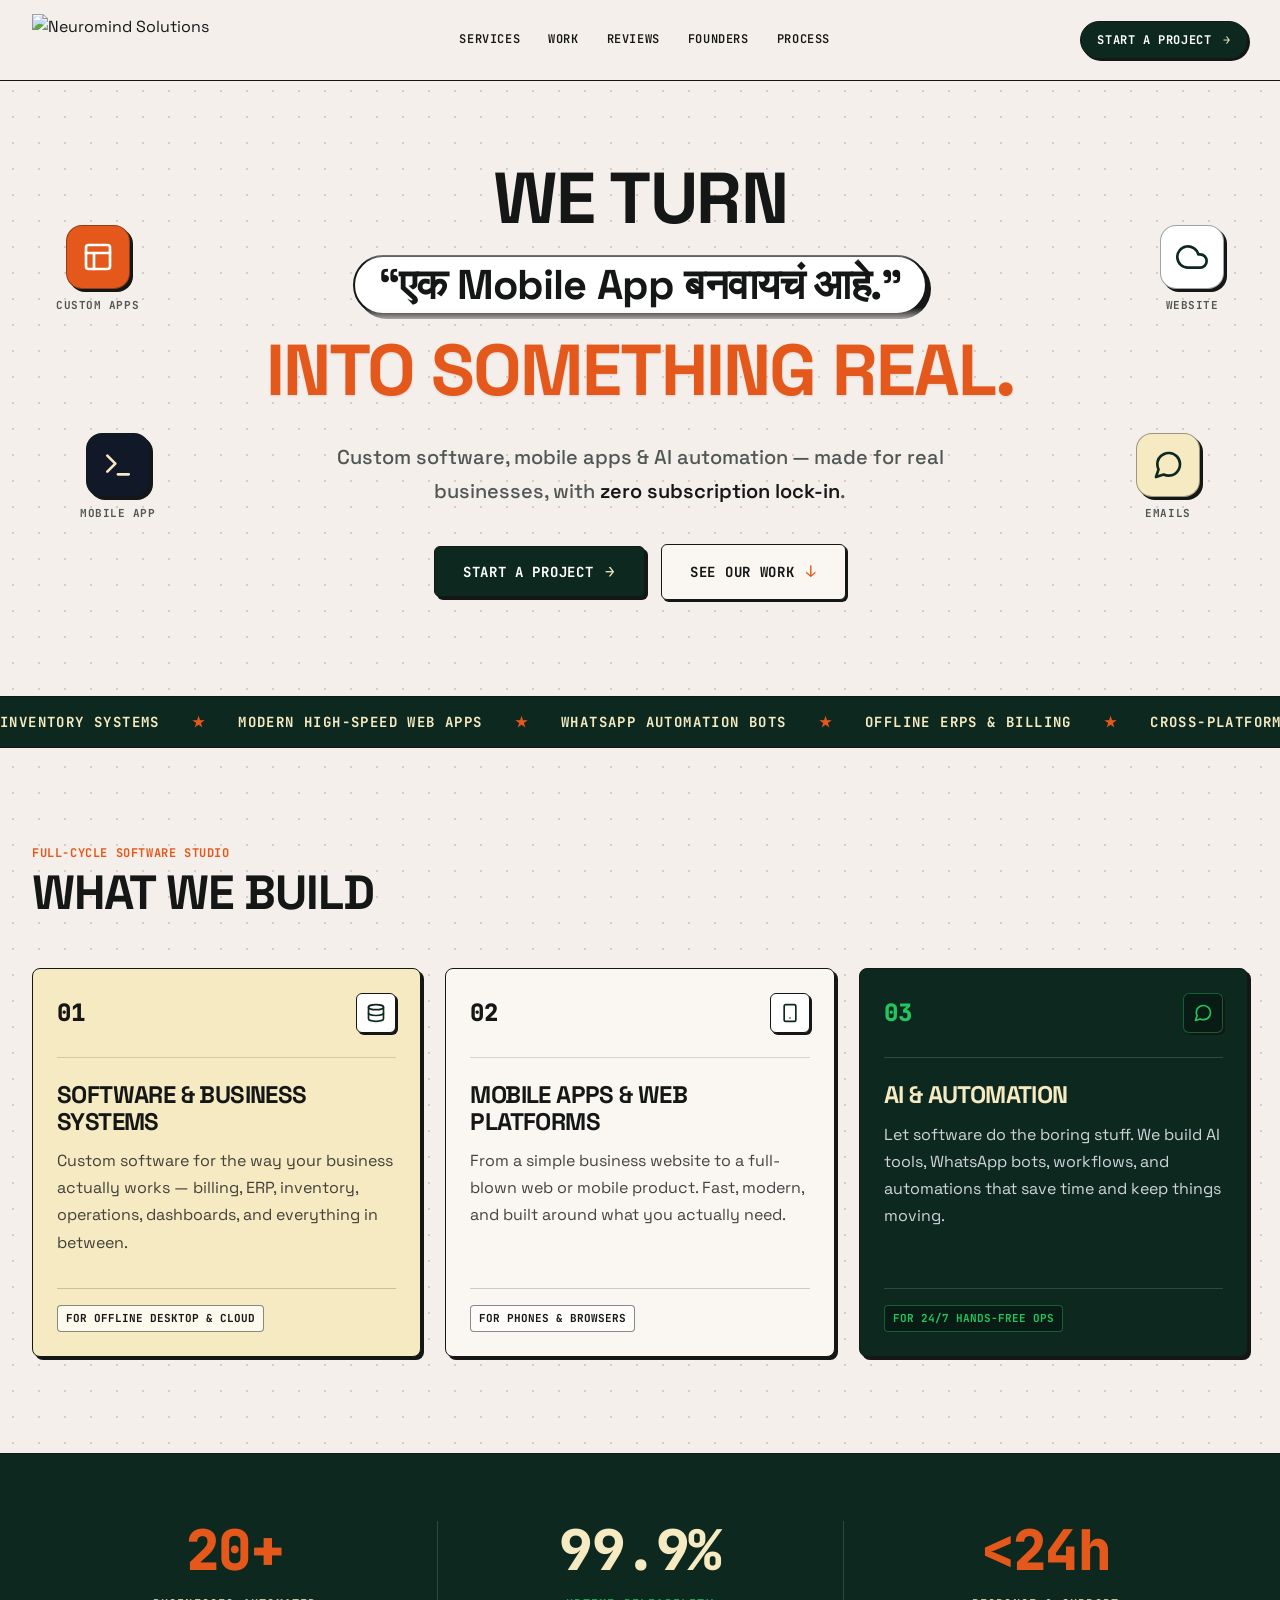
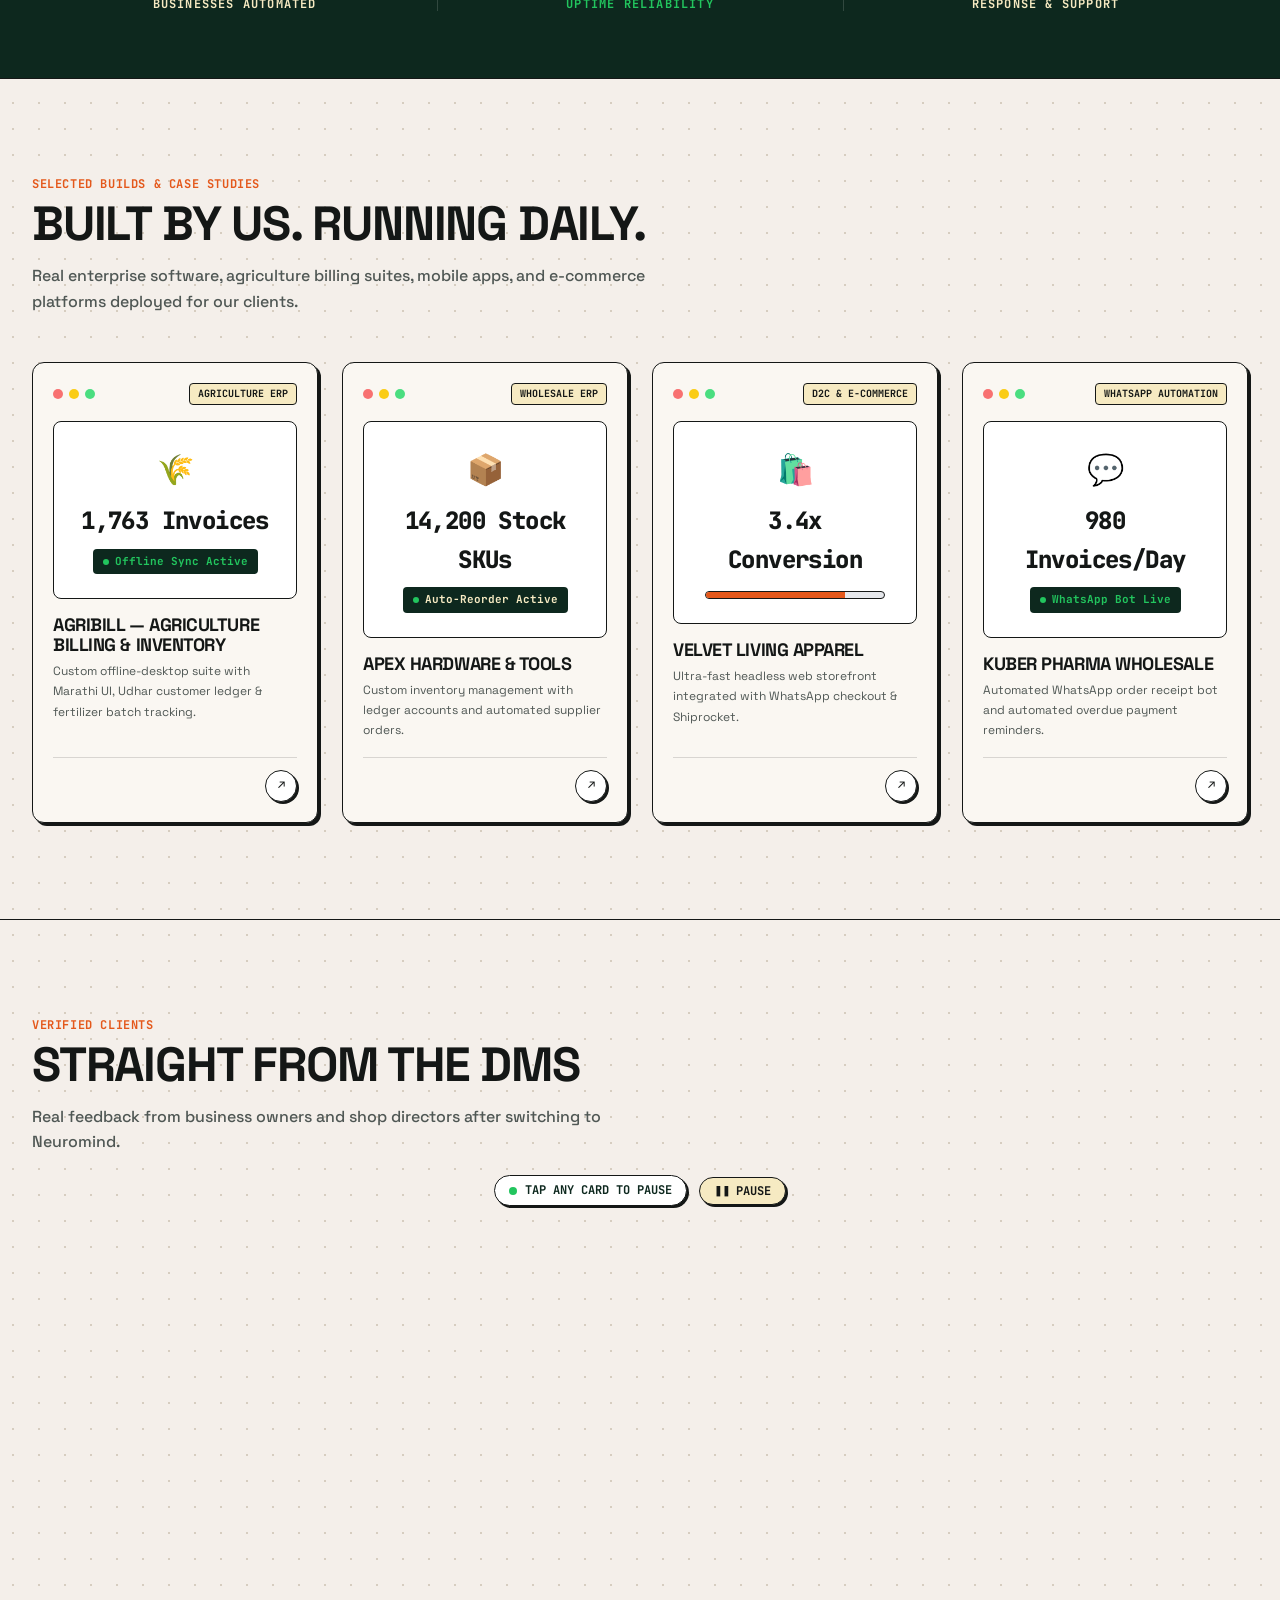
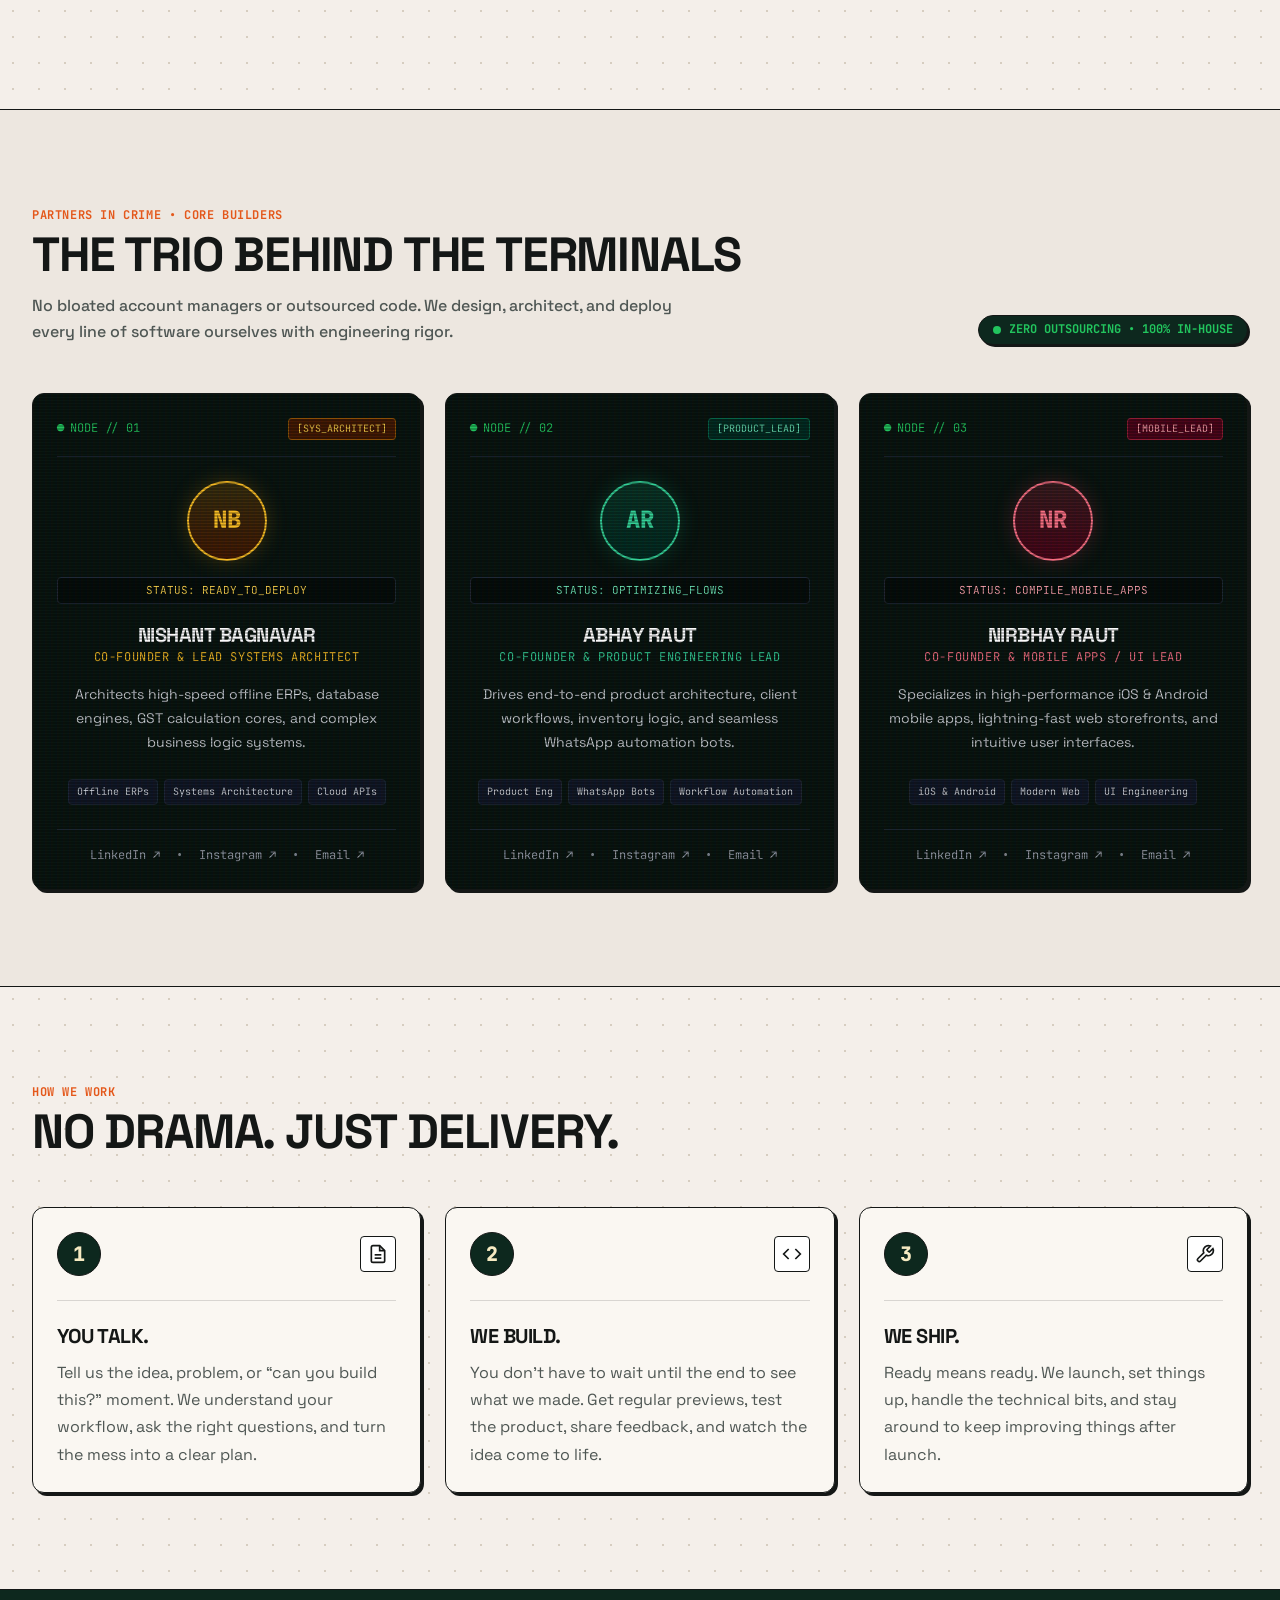
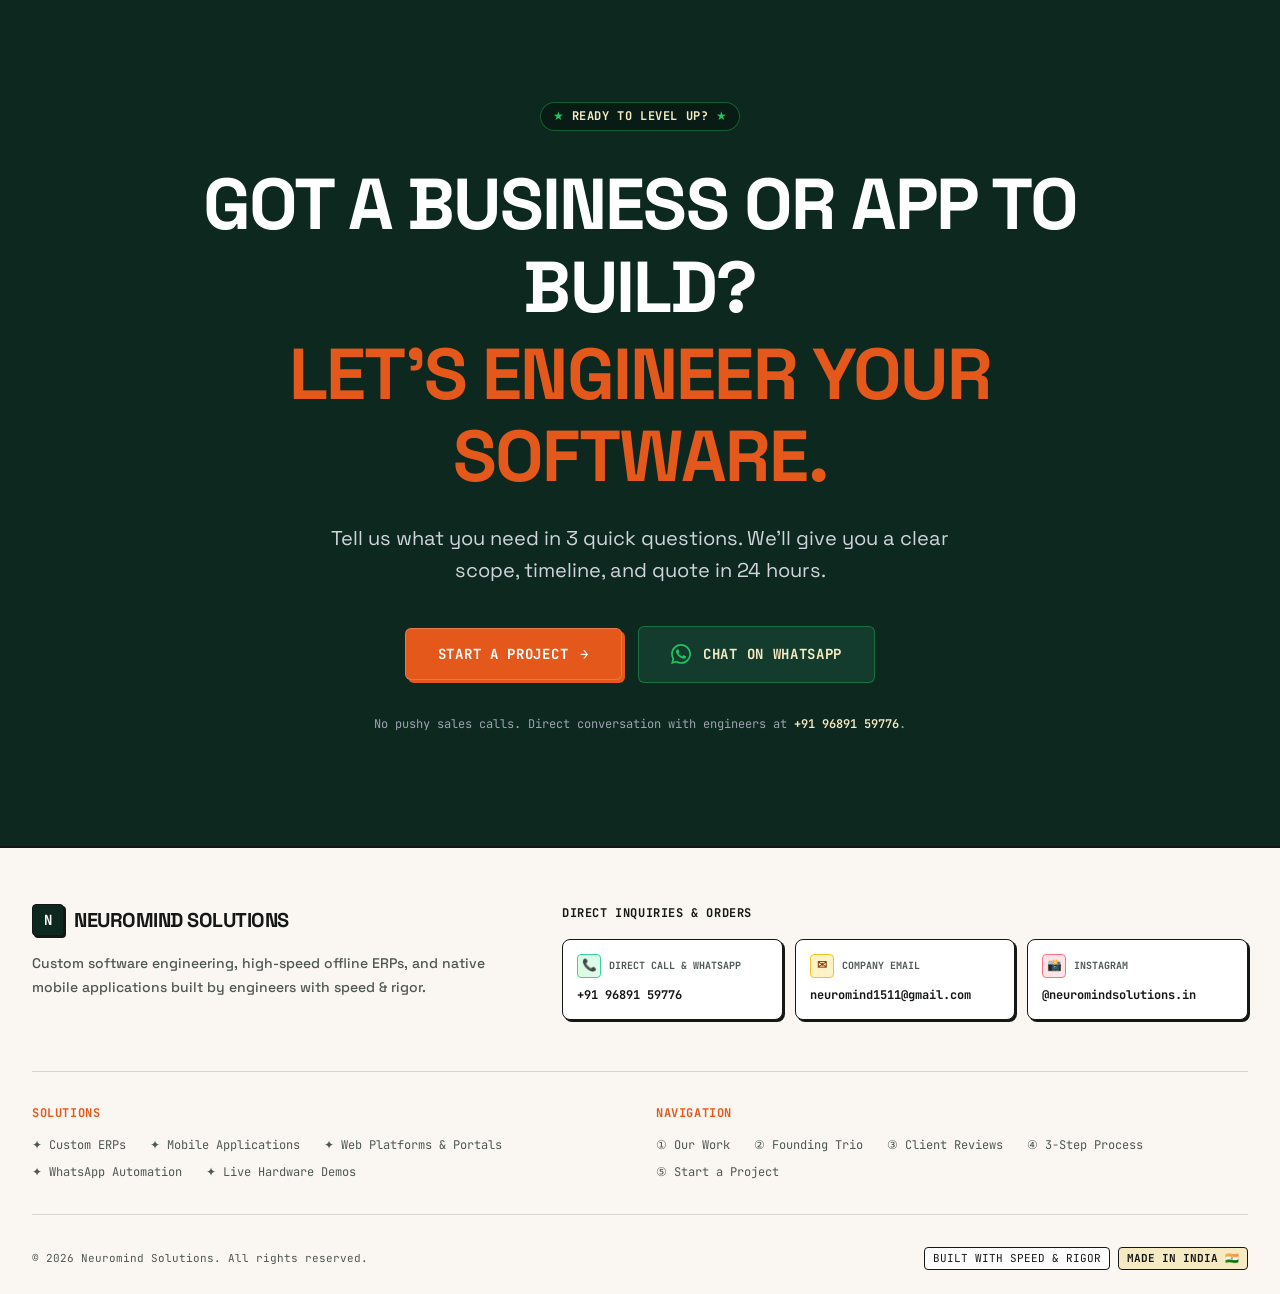
==== commit df4bff4f: "Updated Content" ====
--- a/index.html
+++ b/index.html
@@ -47,8 +47,8 @@
       <nav class="header__nav" id="desktop-nav">
         <a href="#services" class="header__nav-link">Services</a>
         <a href="#work" class="header__nav-link">Work</a>
+        <a href="#reviews" class="header__nav-link">Reviews</a>
         <a href="#founders" class="header__nav-link">Founders</a>
-        <a href="#reviews" class="header__nav-link">Reviews</a>
         <a href="#process" class="header__nav-link">Process</a>
       </nav>
 
@@ -79,15 +79,15 @@
   <nav class="mobile-nav" id="mobile-nav" aria-label="Mobile navigation">
     <a href="#services" class="mobile-nav__link">Services</a>
     <a href="#work" class="mobile-nav__link">Work</a>
+    <a href="#reviews" class="mobile-nav__link">Reviews</a>
     <a href="#founders" class="mobile-nav__link">Founders</a>
-    <a href="#reviews" class="mobile-nav__link">Reviews</a>
     <a href="#process" class="mobile-nav__link">Process</a>
-    <div class="mobile-nav__cta">
+    <!-- <div class="mobile-nav__cta">
       <button type="button" class="btn btn--primary btn--full-mobile mobile-nav__link open-project-modal" aria-haspopup="dialog">
         <span>START A PROJECT</span>
         <span class="btn-arrow">→</span>
       </button>
-    </div>
+    </div> -->
   </nav>
 
 
@@ -245,9 +245,9 @@
                 </svg>
               </div>
             </div>
-            <h3 class="card__title">CUSTOM SOFTWARE &amp; ERPs</h3>
+            <h3 class="card__title">SOFTWARE & BUSINESS SYSTEMS</h3>
             <p class="card__description">
-              Tailored offline &amp; cloud systems engineered for complex, industry-specific workflows — from agriculture to pharmaceuticals.
+             Custom software for the way your business actually works — billing, ERP, inventory, operations, dashboards, and everything in between.
             </p>
           </div>
           <div class="card__footer">
@@ -269,7 +269,7 @@
             </div>
             <h3 class="card__title">MOBILE APPS &amp; WEB PLATFORMS</h3>
             <p class="card__description">
-              High-performance native and cross-platform apps for iOS, Android, and modern web browsers — from e-commerce to SaaS portals.
+              From a simple business website to a full-blown web or mobile product. Fast, modern, and built around what you actually need.
             </p>
           </div>
           <div class="card__footer">
@@ -288,9 +288,9 @@
                 </svg>
               </div>
             </div>
-            <h3 class="card__title">AI &amp; WHATSAPP AUTOMATION</h3>
+            <h3 class="card__title">AI & AUTOMATION</h3>
             <p class="card__description">
-              Put your repetitive business operations on autopilot with intelligent bots and custom API hooks — orders, reminders &amp; leads handled 24/7.
+              Let software do the boring stuff. We build AI tools, WhatsApp bots, workflows, and automations that save time and keep things moving.
             </p>
           </div>
           <div class="card__footer">
@@ -902,9 +902,9 @@
               </svg>
             </div>
           </div>
-          <h3 class="step-card__title">WORKFLOW DISCOVERY</h3>
+          <h3 class="step-card__title">YOU TALK.</h3>
           <p class="step-card__text">
-            We study how your business operates today. No generic templates — we document your exact billing, mobile app, or software requirements.
+            Tell us the idea, problem, or “can you build this?” moment. We understand your workflow, ask the right questions, and turn the mess into a clear plan.
           </p>
         </div>
 
@@ -919,9 +919,9 @@
               </svg>
             </div>
           </div>
-          <h3 class="step-card__title">RAPID SPRINT BUILD</h3>
+          <h3 class="step-card__title">WE BUILD.</h3>
           <p class="step-card__text">
-            We build your custom system with continuous live preview links. You test the buttons, screens, and speed as we build.
+            You don’t have to wait until the end to see what we made. Get regular previews, test the product, share feedback, and watch the idea come to life.
           </p>
         </div>
 
@@ -935,9 +935,9 @@
               </svg>
             </div>
           </div>
-          <h3 class="step-card__title">DEPLOY &amp; ON-SITE SUPPORT</h3>
+          <h3 class="step-card__title">WE SHIP.</h3>
           <p class="step-card__text">
-            We install hardware/software, configure databases &amp; printers, train your staff, and provide ongoing 24/7 support.
+            Ready means ready. We launch, set things up, handle the technical bits, and stay around to keep improving things after launch.
           </p>
         </div>
       </div>
--- a/css/layout.css
+++ b/css/layout.css
@@ -334,7 +334,7 @@
     min-height: 52px;
   }
   .hero__rotator-pill {
-    font-size: 0.92rem;
+    font-size: 1.22rem;
     padding: 3px 12px;
     box-shadow: 2px 2px 0px var(--color-tech-border);
   }
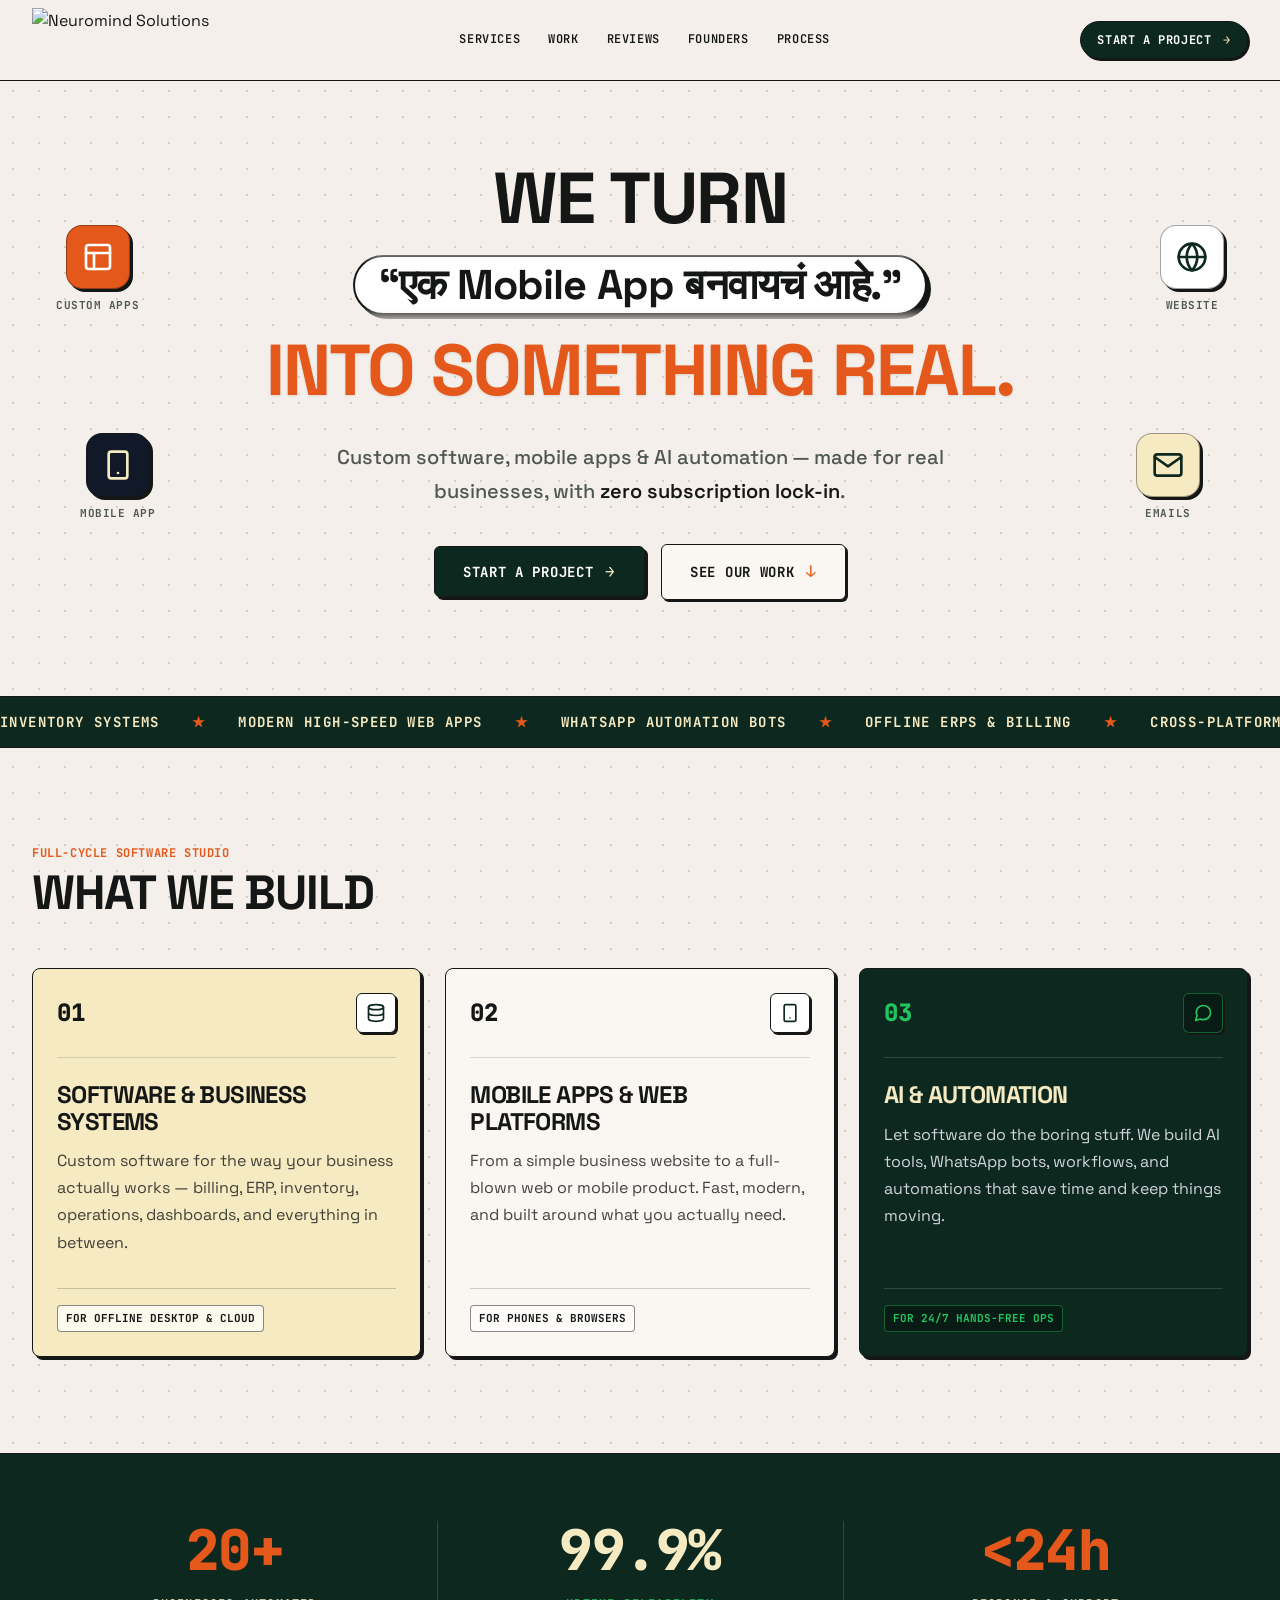
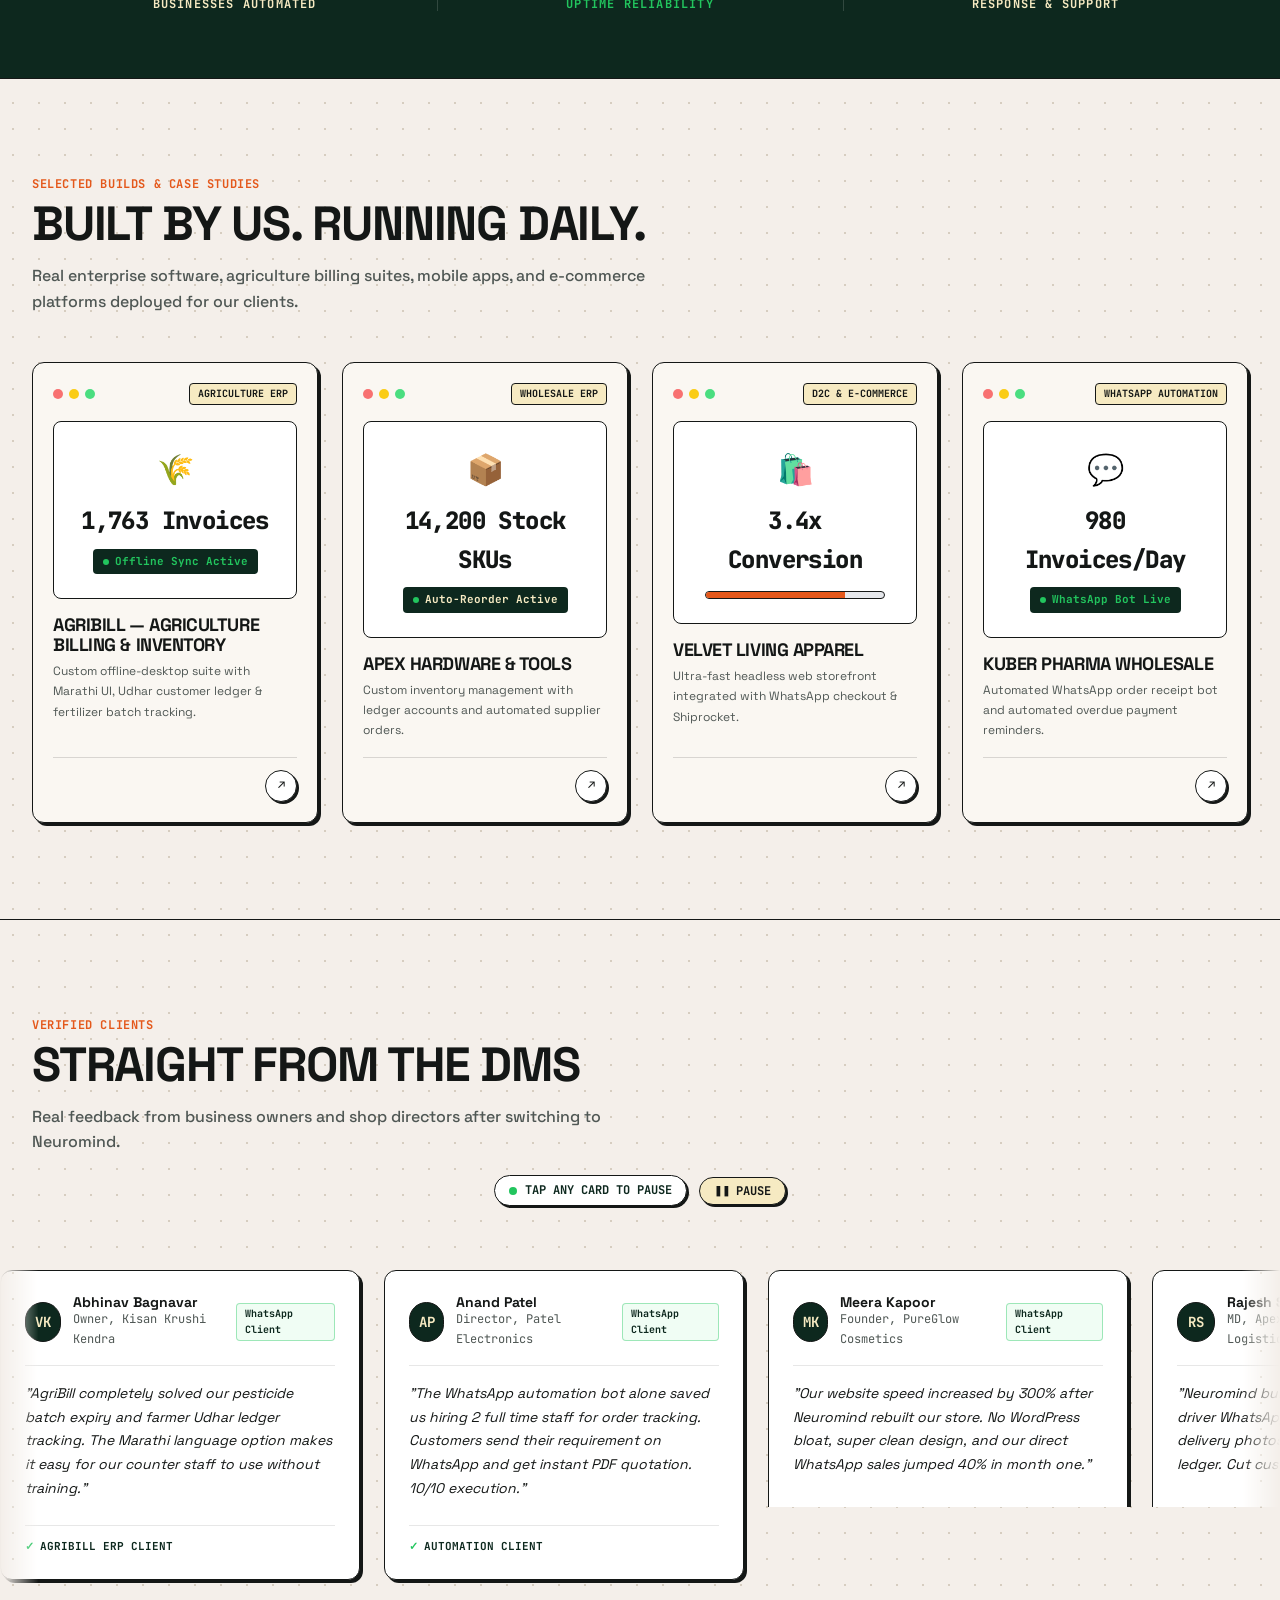
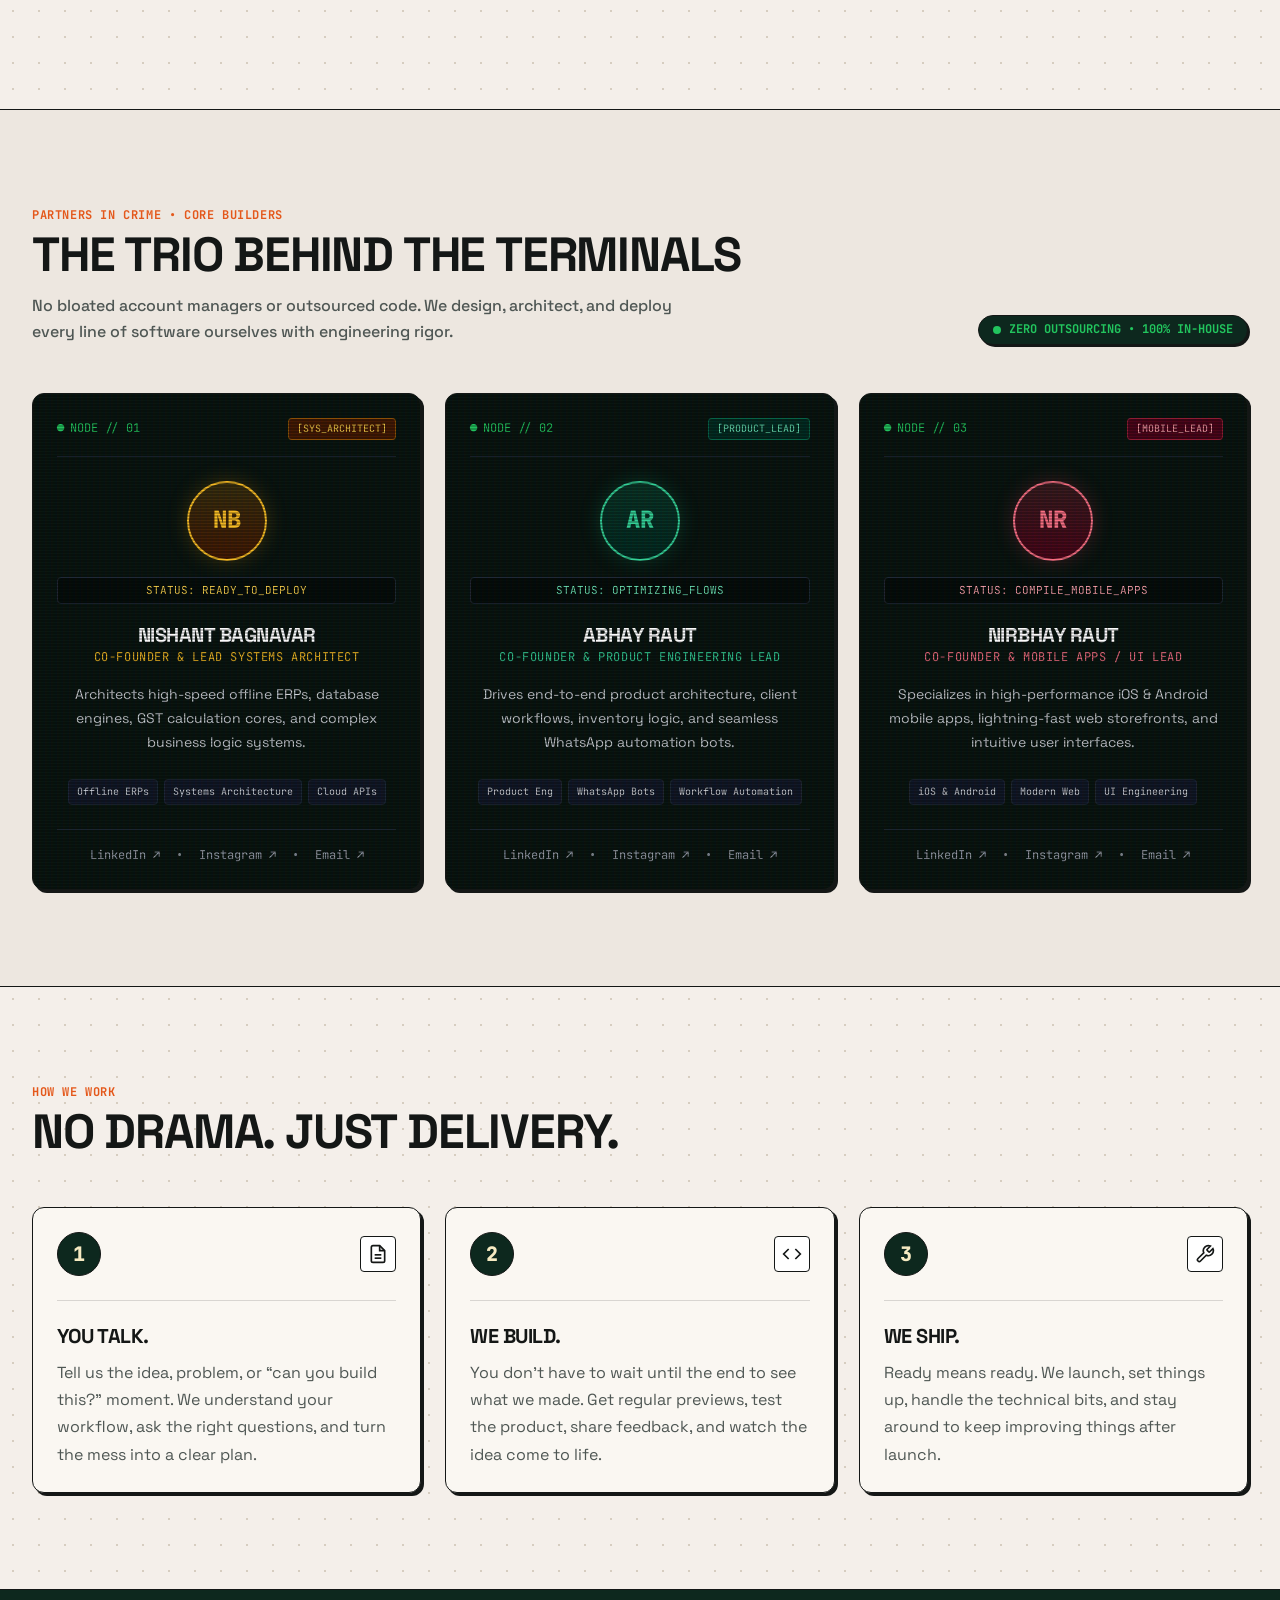
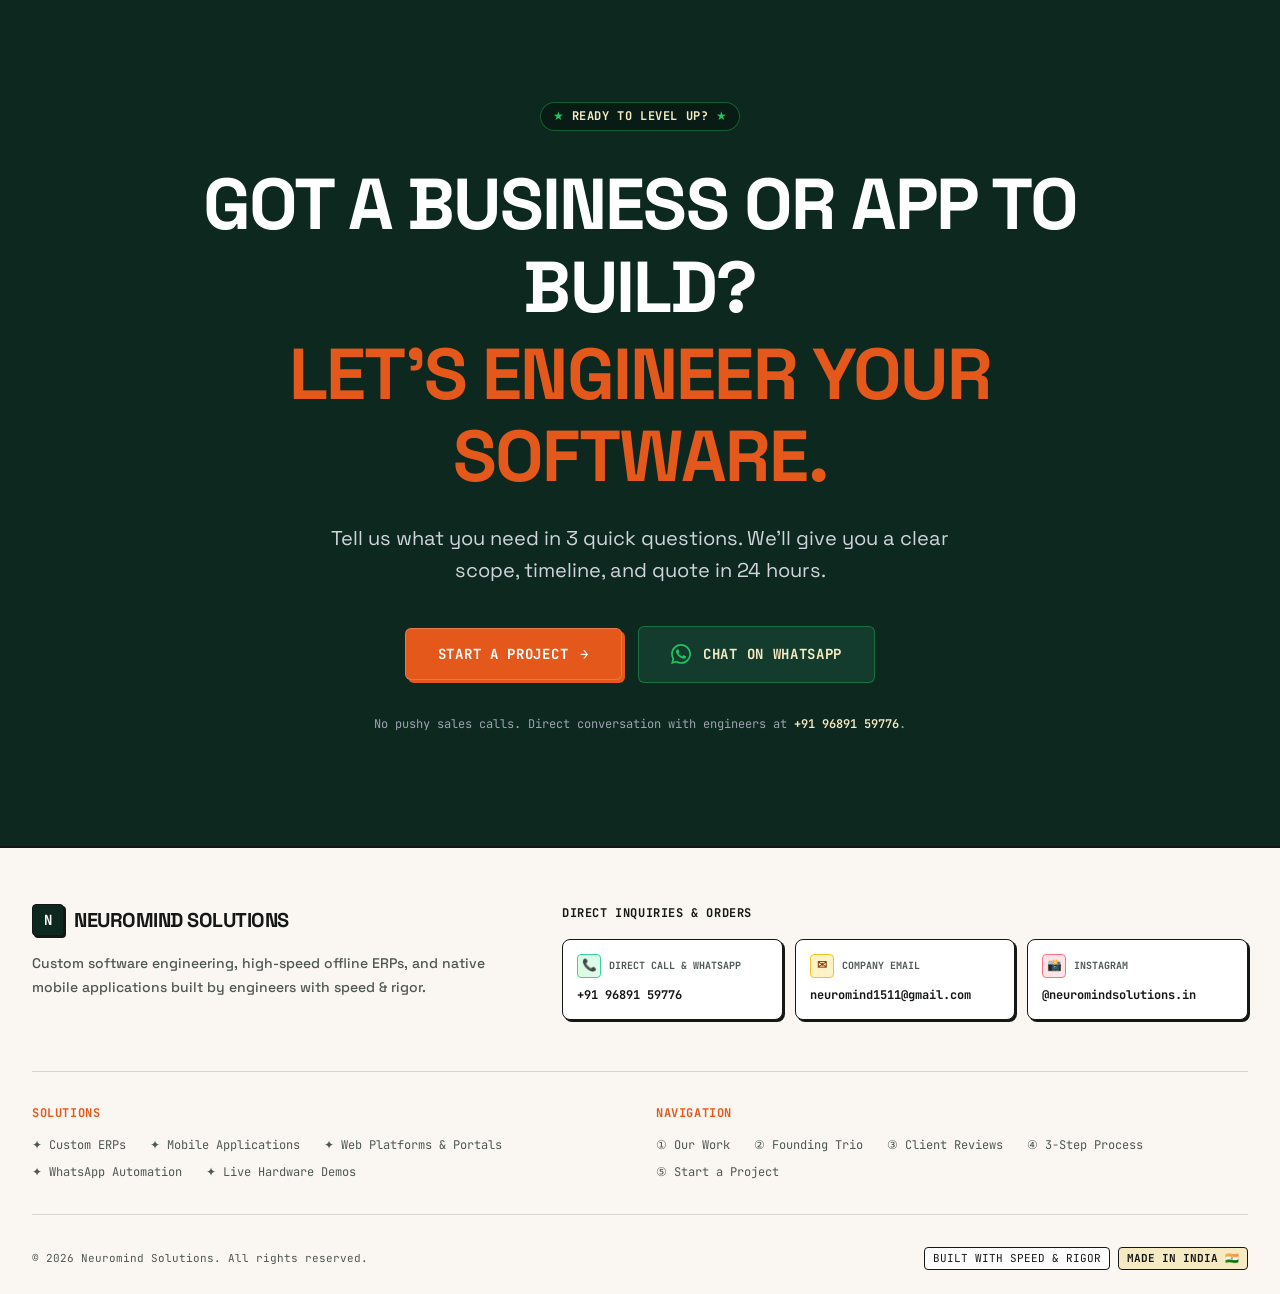
==== commit 60ae5680: "fix: adjust header logo size for desktop, hide start project on mobile, and fix hero badge icons" ====
--- a/index.html
+++ b/index.html
@@ -115,8 +115,8 @@
         <div class="hero-badge hero-badge--bl" style="pointer-events: auto;">
           <div class="hero-badge__icon hero-badge__icon--dark">
             <svg fill="none" stroke="currentColor" stroke-linecap="round" stroke-linejoin="round" stroke-width="2" viewBox="0 0 24 24" style="color: #F6EAC2;">
-              <polyline points="4 17 10 11 4 5"></polyline>
-              <line x1="12" x2="20" y1="19" y2="19"></line>
+              <rect x="5" y="2" width="14" height="20" rx="2" ry="2"></rect>
+              <line x1="12" y1="18" x2="12.01" y2="18"></line>
             </svg>
           </div>
           <span class="hero-badge__label">Mobile app</span>
@@ -126,7 +126,9 @@
         <div class="hero-badge hero-badge--tr" style="pointer-events: auto;">
           <div class="hero-badge__icon hero-badge__icon--white">
             <svg fill="none" stroke="currentColor" stroke-linecap="round" stroke-linejoin="round" stroke-width="2" viewBox="0 0 24 24" style="color: #0D281E;">
-              <path d="M18 10h-1.26A8 8 0 1 0 9 20h9a5 5 0 0 0 0-10z"></path>
+              <circle cx="12" cy="12" r="10"></circle>
+              <line x1="2" y1="12" x2="22" y2="12"></line>
+              <path d="M12 2a15.3 15.3 0 0 1 4 10 15.3 15.3 0 0 1-4 10 15.3 15.3 0 0 1-4-10 15.3 15.3 0 0 1 4-10z"></path>
             </svg>
           </div>
           <span class="hero-badge__label">website</span>
@@ -136,7 +138,8 @@
         <div class="hero-badge hero-badge--br" style="pointer-events: auto;">
           <div class="hero-badge__icon hero-badge__icon--butter">
             <svg fill="none" stroke="currentColor" stroke-linecap="round" stroke-linejoin="round" stroke-width="2" viewBox="0 0 24 24" style="color: #0D281E;">
-              <path d="M21 11.5a8.38 8.38 0 0 1-.9 3.8 8.5 8.5 0 0 1-7.6 4.7 8.38 8.38 0 0 1-3.8-.9L3 21l1.9-5.7a8.38 8.38 0 0 1-.9-3.8 8.5 8.5 0 0 1 4.7-7.6 8.38 8.38 0 0 1 3.8-.9h.5a8.48 8.48 0 0 1 8 8v.5z"></path>
+              <path d="M4 4h16c1.1 0 2 .9 2 2v12c0 1.1-.9 2-2 2H4c-1.1 0-2-.9-2-2V6c0-1.1.9-2 2-2z"></path>
+              <polyline points="22,6 12,13 2,6"></polyline>
             </svg>
           </div>
           <span class="hero-badge__label">Emails</span>
--- a/css/layout.css
+++ b/css/layout.css
@@ -37,9 +37,9 @@
   display: flex;
   align-items: center;
   justify-content: space-between;
-  height: var(--header-height);
-  padding-top: var(--space-3-5);
-  padding-bottom: var(--space-3-5);
+  min-height: var(--header-height);
+  padding-top: var(--space-2);
+  padding-bottom: var(--space-2);
 }
 
 .header__logo {
@@ -49,7 +49,7 @@
 }
 
 .header__logo-img {
-  height: 44px;
+  height: 60px;
   width: auto;
   object-fit: contain;
   transition: transform var(--transition-base);
@@ -83,6 +83,11 @@
   display: flex;
   align-items: center;
   gap: var(--space-3);
+}
+
+/* Hide Start Project button on mobile view */
+.header__actions .open-project-modal {
+  display: none;
 }
 
 /* Mobile hamburger button */
--- a/css/responsive.css
+++ b/css/responsive.css
@@ -78,7 +78,7 @@
 
   /* Header logo */
   .header__logo-img {
-    height: 52px;
+    height: 48px;
   }
 
   /* Footer contact grid */
@@ -102,6 +102,15 @@
     display: none;
   }
 
+  /* Show start project button in header on tablet/desktop */
+  .header__actions .open-project-modal {
+    display: inline-flex;
+  }
+
+  .header__logo-img {
+    height: 56px;
+  }
+
   /* Sections spacing */
   .section {
     padding-top: var(--space-24);
@@ -177,6 +186,11 @@
   .container {
     padding-left: var(--space-8);
     padding-right: var(--space-8);
+  }
+
+  /* Header logo slightly bigger on desktop */
+  .header__logo-img {
+    height: 64px;
   }
 
   /* Hero */
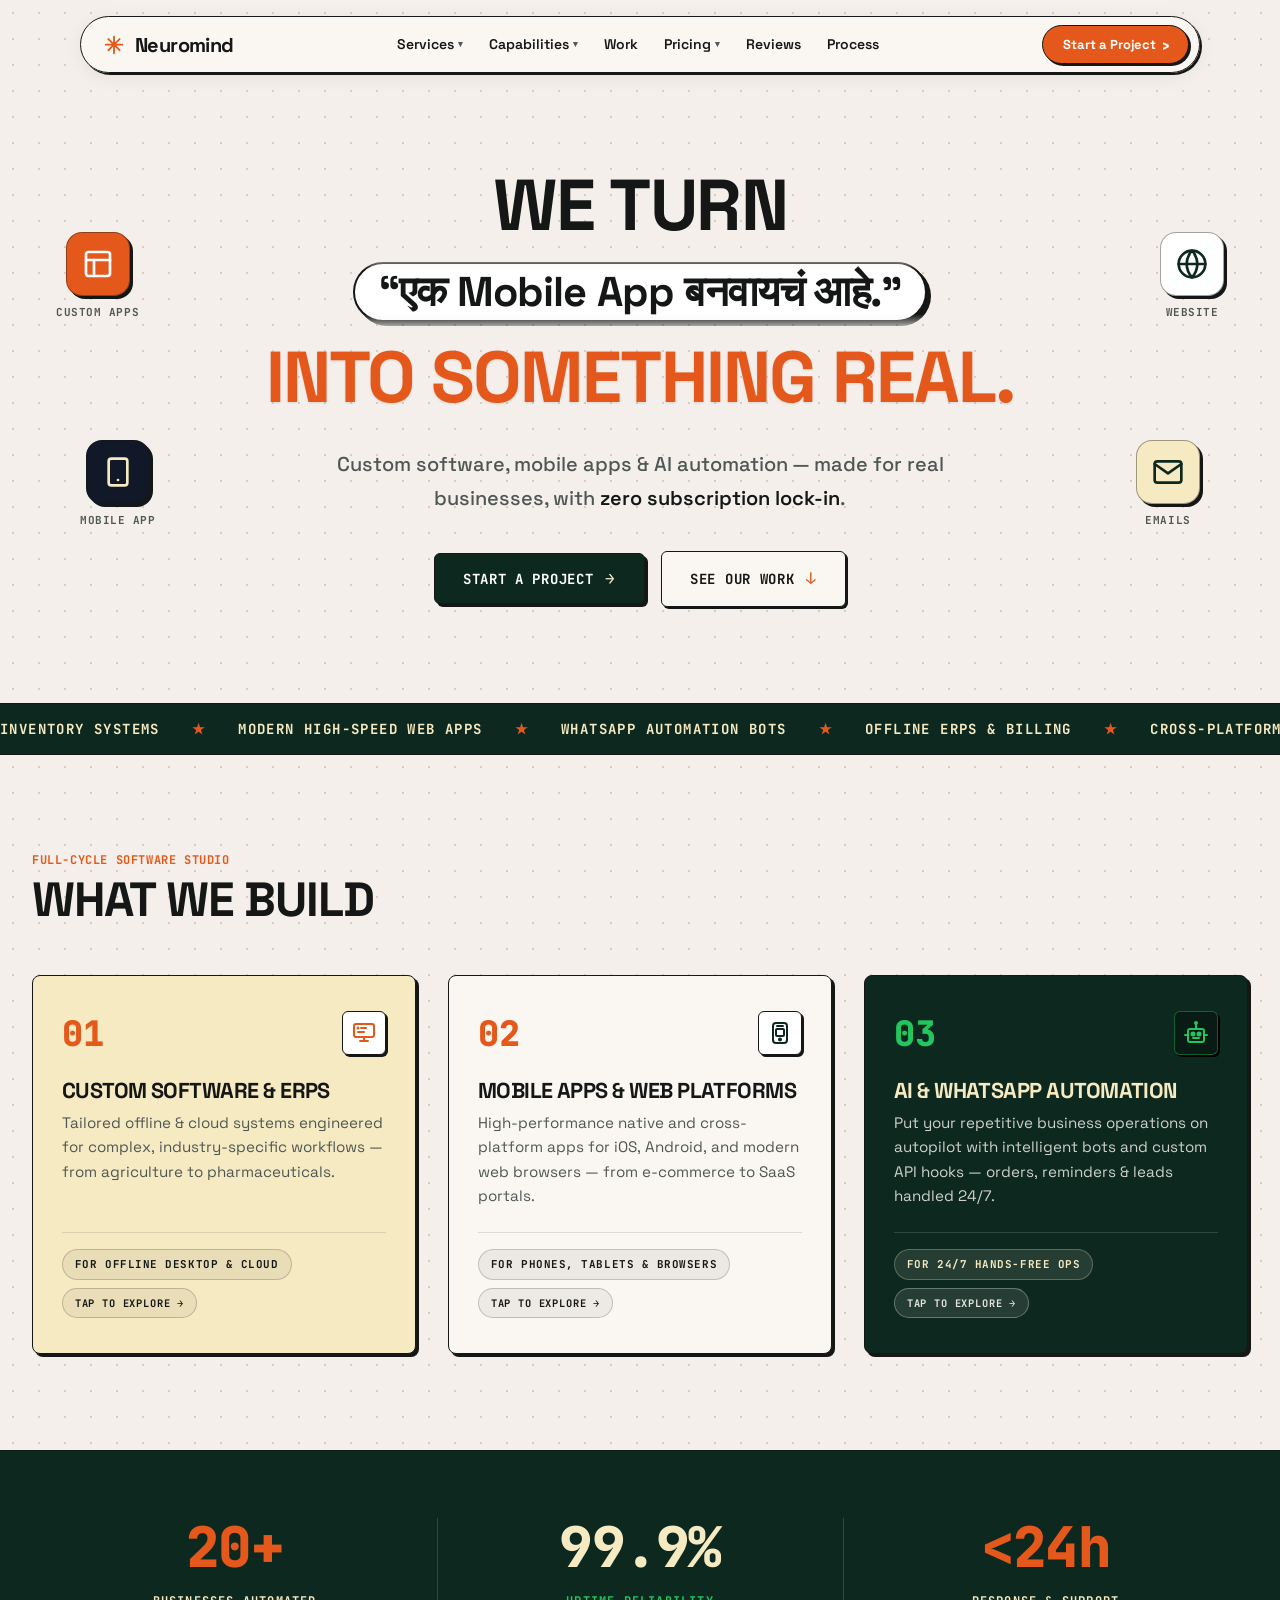
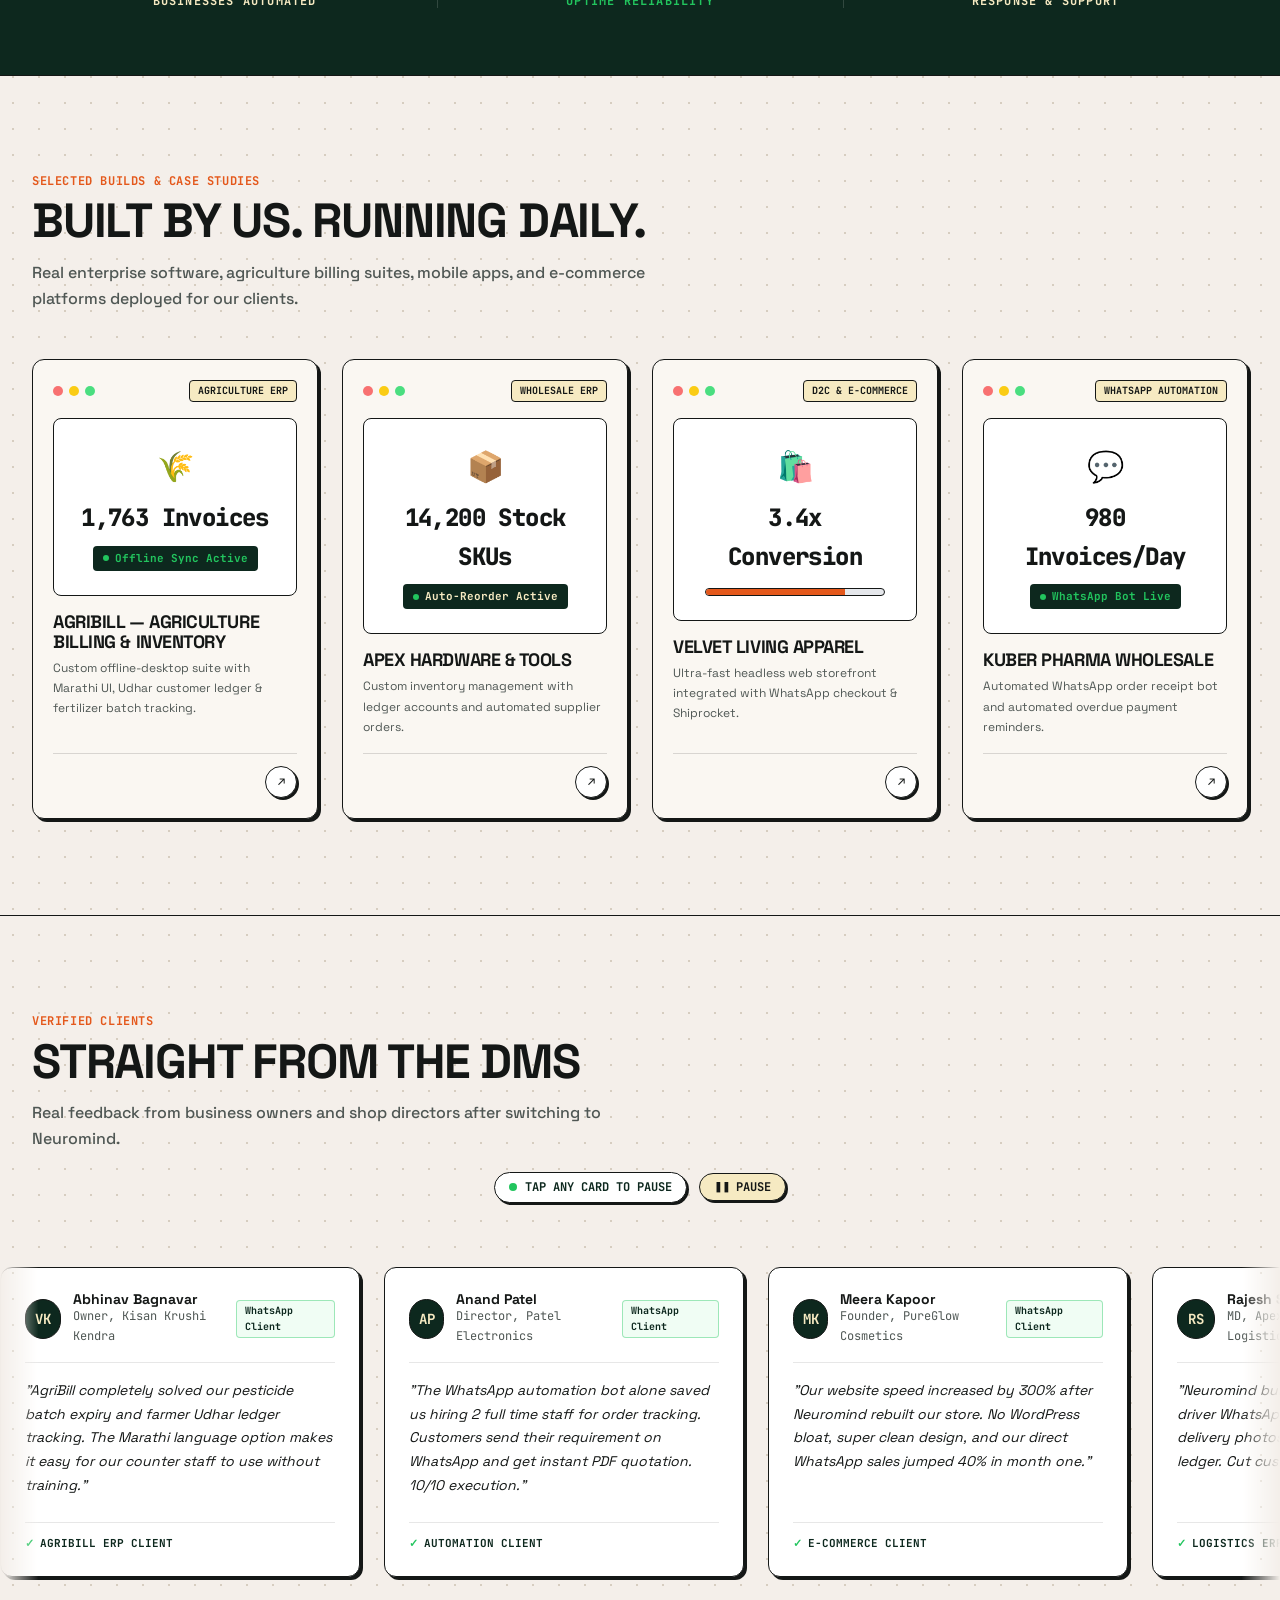
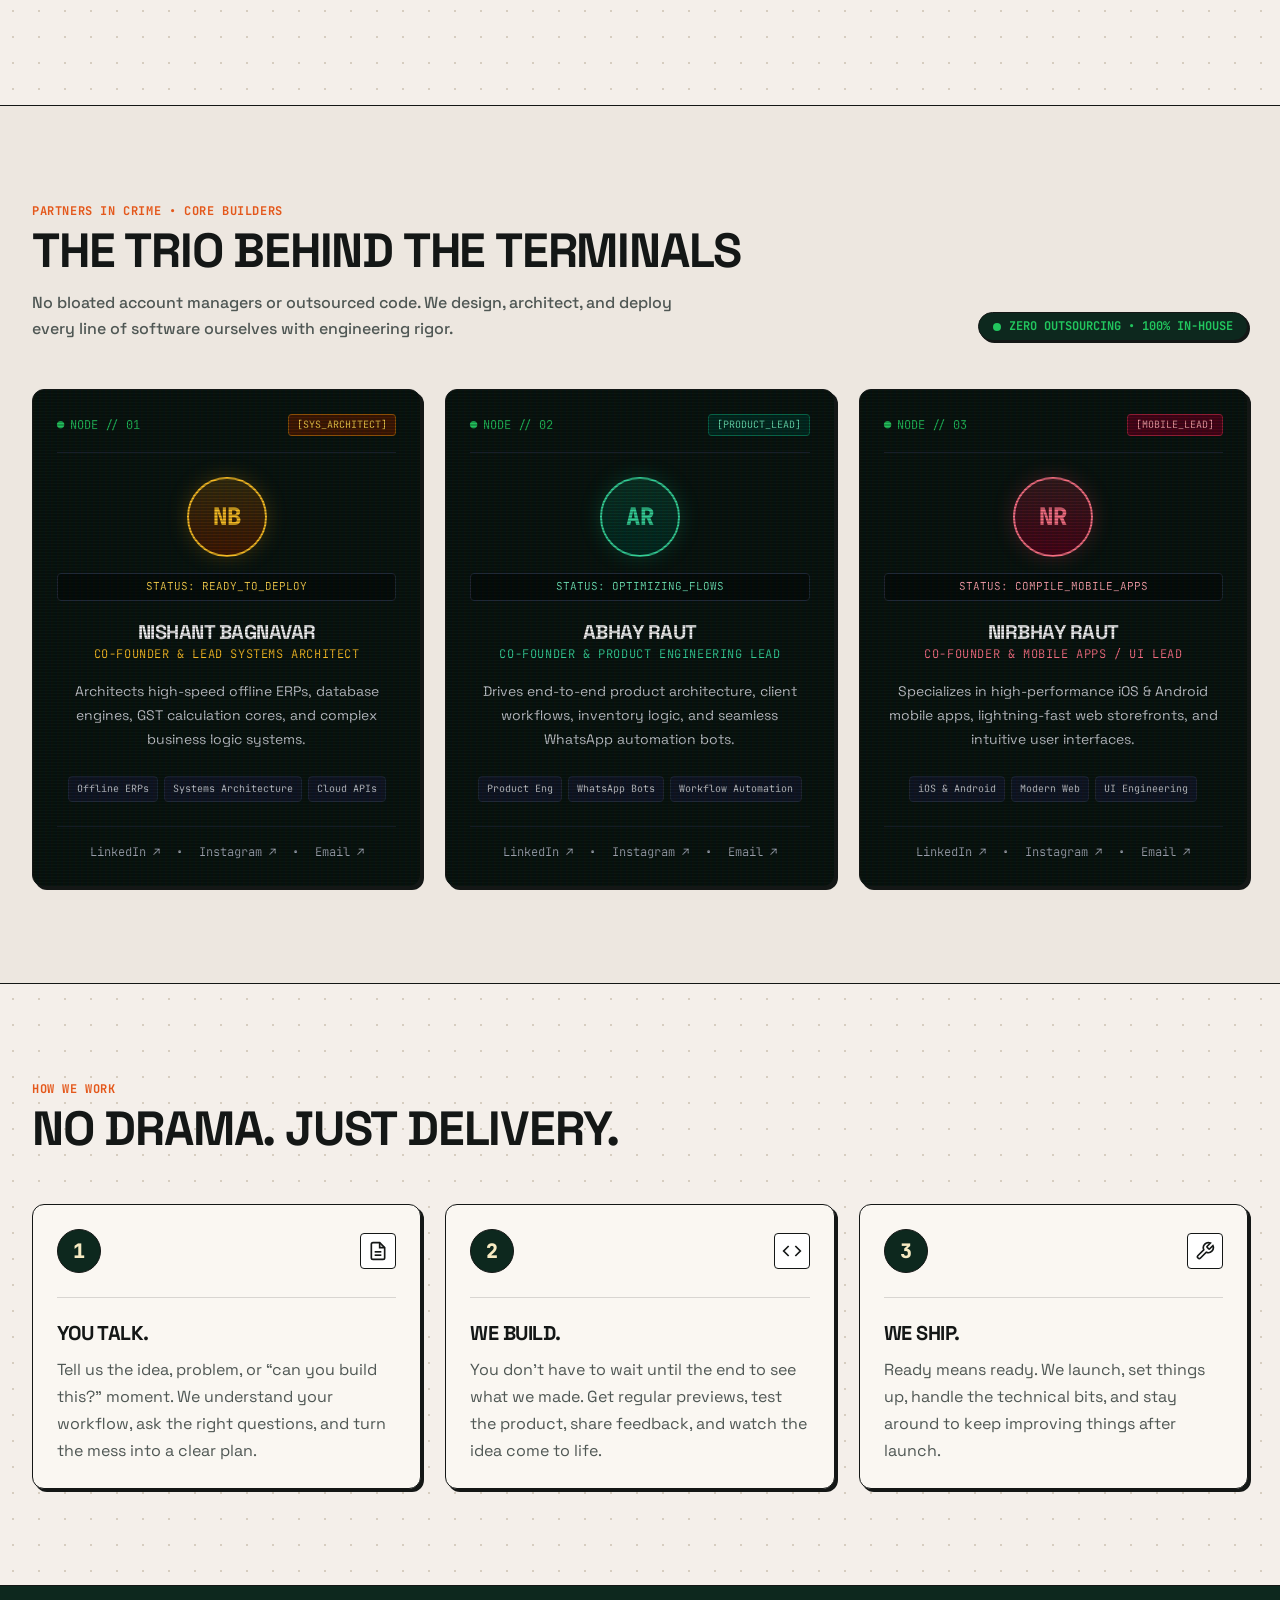
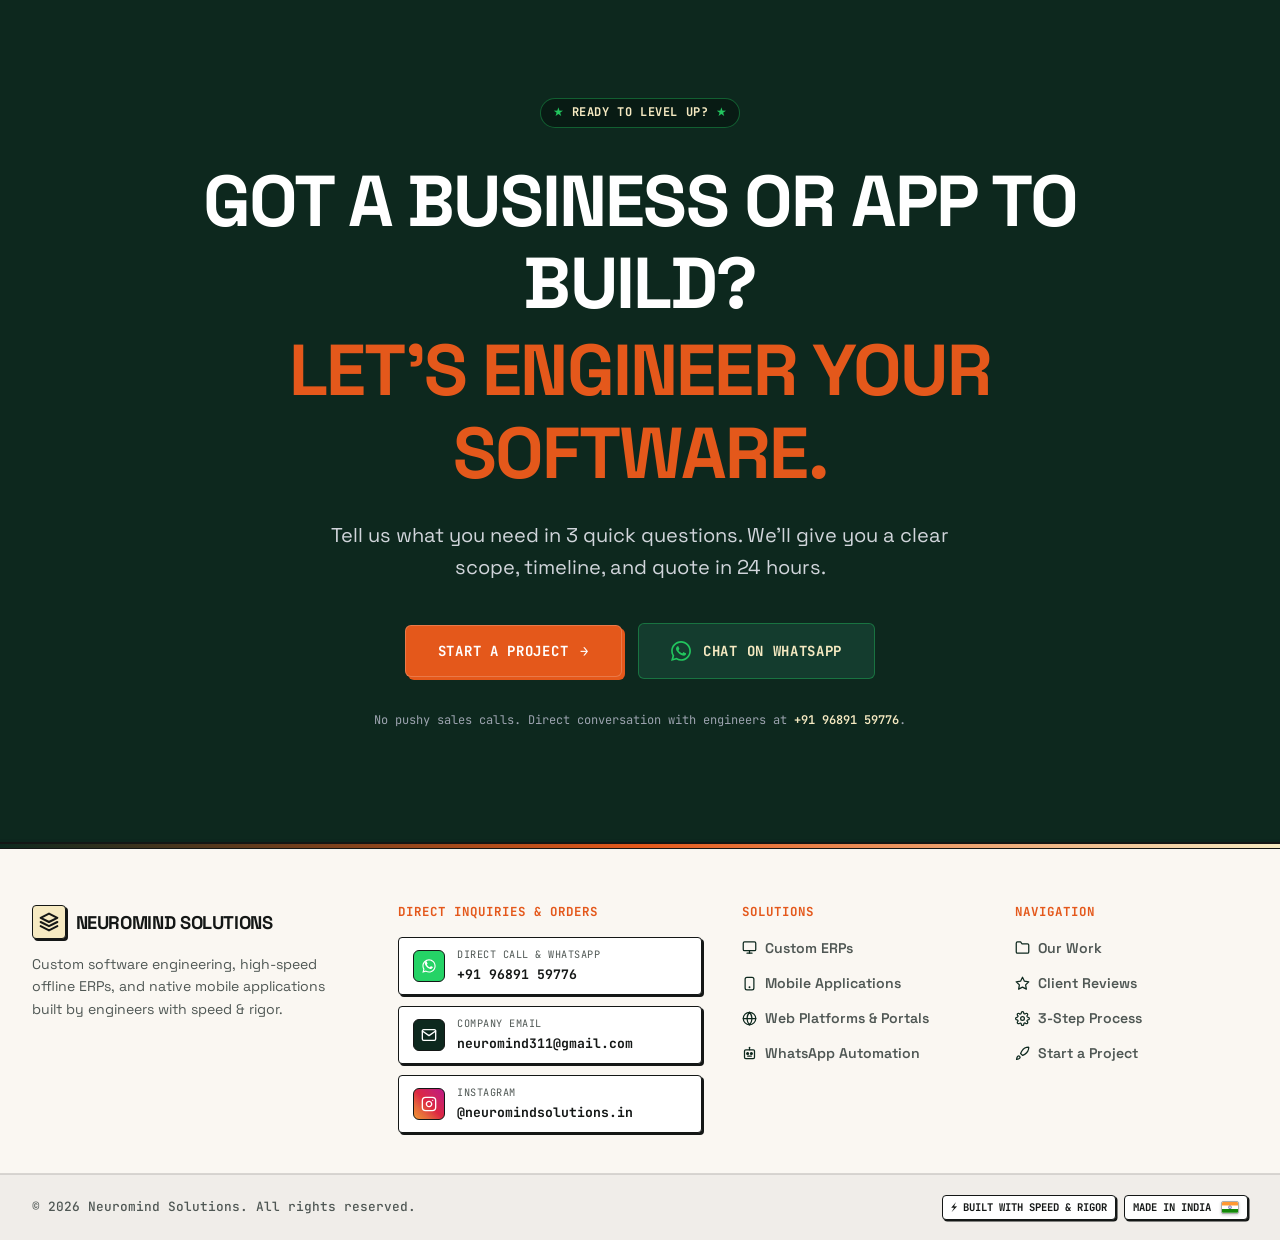
==== commit 862d20e5: "Latest version" ====
--- a/index.html
+++ b/index.html
@@ -1,23 +1,28 @@
 <!DOCTYPE html>
 <html lang="en">
+
 <head>
   <meta charset="UTF-8">
   <meta name="viewport" content="width=device-width, initial-scale=1.0">
   <title>NEUROMIND SOLUTIONS — Custom Software, Mobile Apps &amp; Automation Studio</title>
-  <meta name="description" content="Neuromind Solutions builds custom software, mobile apps, offline ERPs, and WhatsApp automation bots for real businesses — with zero subscription lock-in. Made in India.">
-  <meta name="keywords" content="custom software, mobile apps, ERP, WhatsApp automation, inventory management, Neuromind Solutions">
+  <meta name="description"
+    content="Neuromind Solutions builds custom software, mobile apps, offline ERPs, and WhatsApp automation bots for real businesses — with zero subscription lock-in. Made in India.">
+  <meta name="keywords"
+    content="custom software, mobile apps, ERP, WhatsApp automation, inventory management, Neuromind Solutions">
   <meta name="author" content="Neuromind Solutions">
 
   <!-- Open Graph -->
   <meta property="og:title" content="NEUROMIND SOLUTIONS — Custom Software, Mobile Apps & Automation">
-  <meta property="og:description" content="Custom software engineering, mobile apps & AI automation — made for real businesses, with zero subscription lock-in.">
+  <meta property="og:description"
+    content="Custom software engineering, mobile apps & AI automation — made for real businesses, with zero subscription lock-in.">
   <meta property="og:type" content="website">
   <meta property="og:locale" content="en_IN">
 
   <!-- Fonts -->
   <link rel="preconnect" href="https://fonts.googleapis.com">
   <link rel="preconnect" href="https://fonts.gstatic.com" crossorigin>
-  <link rel="stylesheet" href="https://fonts.googleapis.com/css2?family=JetBrains+Mono:ital,wght@0,400;0,500;0,700;0,800;1,400&family=Space+Grotesk:wght@400;500;600;700;800&display=swap">
+  <link rel="stylesheet"
+    href="https://fonts.googleapis.com/css2?family=JetBrains+Mono:ital,wght@0,400;0,500;0,700;0,800;1,400&family=Space+Grotesk:wght@400;500;600;700;800&display=swap">
 
   <!-- Stylesheets -->
   <link rel="stylesheet" href="css/variables.css">
@@ -27,68 +32,68 @@
   <link rel="stylesheet" href="css/layout.css">
   <link rel="stylesheet" href="css/responsive.css">
 </head>
+
 <body>
 
   <!-- ═══════════════════════════════════════
        HEADER
        ═══════════════════════════════════════ -->
-  <header class="header" id="site-header">
-    <div class="container header__inner">
-      <!-- Logo -->
-      <a href="#" class="header__logo" aria-label="Neuromind Solutions Home">
-        <img
-          src="https://lh3.googleusercontent.com/aida-public/[base64]"
-          alt="Neuromind Solutions"
-          class="header__logo-img"
-        >
+  <!-- Scroll Progress Indicator Bar -->
+  <div class="scroll-progress-bar" id="scrollProgressBar"></div>
+
+  <!-- ═══════════════════════════════════════
+       1. FLOATING PILL NAVBAR
+       ═══════════════════════════════════════ -->
+  <header class="navbar-wrapper" id="site-header">
+    <div class="navbar-pill">
+      <a href="#" class="brand-logo" aria-label="Neuromind Solutions Home">
+        <span class="brand-asterisk">
+          <svg viewBox="0 0 24 24" width="22" height="22" fill="currentColor">
+            <path
+              d="M12 2a1 1 0 0 1 1 1v6.2l4.38-4.38a1 1 0 1 1 1.42 1.42L14.4 10.6H21a1 1 0 1 1 0 2h-6.6l4.4 4.38a1 1 0 1 1-1.42 1.42L13 14.02V21a1 1 0 1 1-2 0v-6.98l-4.38 4.4a1 1 0 1 1-1.42-1.42L9.6 12.6H3a1 1 0 1 1 0-2h6.6L5.2 6.22a1 1 0 1 1 1.42-1.42L11 9.2V3a1 1 0 0 1 1-1z" />
+          </svg>
+        </span>
+        <span class="brand-text">Neuromind</span>
       </a>
 
-      <!-- Desktop Nav -->
-      <nav class="header__nav" id="desktop-nav">
-        <a href="#services" class="header__nav-link">Services</a>
-        <a href="#work" class="header__nav-link">Work</a>
-        <a href="#reviews" class="header__nav-link">Reviews</a>
-        <a href="#founders" class="header__nav-link">Founders</a>
-        <a href="#process" class="header__nav-link">Process</a>
+      <nav class="nav-links" id="desktop-nav">
+        <a href="#services" class="nav-item">Services <span class="nav-caret">▾</span></a>
+        <a href="#services" class="nav-item">Capabilities <span class="nav-caret">▾</span></a>
+        <a href="#work" class="nav-item">Work</a>
+        <a href="#pricing" class="nav-item">Pricing <span class="nav-caret">▾</span></a>
+        <a href="#reviews" class="nav-item">Reviews</a>
+        <a href="#process" class="nav-item">Process</a>
       </nav>
 
-      <!-- Actions -->
-      <div class="header__actions">
-        <button type="button" class="btn btn--pill open-project-modal" aria-haspopup="dialog">
-          <span>START A PROJECT</span>
-          <span class="btn-arrow">→</span>
+      <div class="nav-actions">
+        
+        <button type="button" class="nav-cta-fp open-project-modal" id="openQuoteModalBtn" aria-haspopup="dialog">
+          <span>Start a Project</span>
+          <span class="nav-cta-arrow">&rsaquo;</span>
         </button>
-
-        <!-- Mobile Hamburger -->
-        <button
-          class="header__hamburger"
-          id="hamburger"
-          aria-label="Toggle navigation menu"
-          aria-expanded="false"
-          aria-controls="mobile-nav"
-        >
-          <span class="header__hamburger-line"></span>
-          <span class="header__hamburger-line"></span>
-          <span class="header__hamburger-line"></span>
+        <button class="mobile-menu-toggle" id="mobileMenuToggle" aria-label="Toggle Navigation" aria-expanded="false"
+          aria-controls="mobileNavDrawer">
+          <span></span><span></span><span></span>
         </button>
       </div>
     </div>
+
+    <!-- Mobile Navigation Drawer -->
+    <div class="mobile-nav-drawer" id="mobileNavDrawer" aria-label="Mobile navigation">
+      <a href="#services" class="mobile-nav-link">Services</a>
+      <a href="#services" class="mobile-nav-link">Capabilities</a>
+      <a href="#work" class="mobile-nav-link">Work</a>
+      <a href="#pricing" class="mobile-nav-link">Pricing</a>
+      <a href="#reviews" class="mobile-nav-link">Reviews</a>
+      <a href="#founders" class="mobile-nav-link">Founders</a>
+      <a href="#process" class="mobile-nav-link">Process</a>
+      <button type="button" class="btn btn--primary open-project-modal" id="mobileStartProjectBtn"
+        style="width:100%; margin-top:8px; border-radius:9999px;">
+        <span>Start a Project</span>
+        <span class="btn-arrow">&rarr;</span>
+      </button>
+    </div>
   </header>
-
-  <!-- Mobile Nav Overlay -->
-  <nav class="mobile-nav" id="mobile-nav" aria-label="Mobile navigation">
-    <a href="#services" class="mobile-nav__link">Services</a>
-    <a href="#work" class="mobile-nav__link">Work</a>
-    <a href="#reviews" class="mobile-nav__link">Reviews</a>
-    <a href="#founders" class="mobile-nav__link">Founders</a>
-    <a href="#process" class="mobile-nav__link">Process</a>
-    <!-- <div class="mobile-nav__cta">
-      <button type="button" class="btn btn--primary btn--full-mobile mobile-nav__link open-project-modal" aria-haspopup="dialog">
-        <span>START A PROJECT</span>
-        <span class="btn-arrow">→</span>
-      </button>
-    </div> -->
-  </nav>
 
 
   <!-- ═══════════════════════════════════════
@@ -102,7 +107,8 @@
         <!-- Top-Left: Custom Apps -->
         <div class="hero-badge hero-badge--tl" style="pointer-events: auto;">
           <div class="hero-badge__icon hero-badge__icon--orange">
-            <svg fill="none" stroke="currentColor" stroke-linecap="round" stroke-linejoin="round" stroke-width="2" viewBox="0 0 24 24" style="color: #fff;">
+            <svg fill="none" stroke="currentColor" stroke-linecap="round" stroke-linejoin="round" stroke-width="2"
+              viewBox="0 0 24 24" style="color: #fff;">
               <rect height="18" rx="2" ry="2" width="18" x="3" y="3"></rect>
               <line x1="3" x2="21" y1="9" y2="9"></line>
               <line x1="9" x2="9" y1="21" y2="9"></line>
@@ -114,7 +120,8 @@
         <!-- Bottom-Left: Mobile App -->
         <div class="hero-badge hero-badge--bl" style="pointer-events: auto;">
           <div class="hero-badge__icon hero-badge__icon--dark">
-            <svg fill="none" stroke="currentColor" stroke-linecap="round" stroke-linejoin="round" stroke-width="2" viewBox="0 0 24 24" style="color: #F6EAC2;">
+            <svg fill="none" stroke="currentColor" stroke-linecap="round" stroke-linejoin="round" stroke-width="2"
+              viewBox="0 0 24 24" style="color: #F6EAC2;">
               <rect x="5" y="2" width="14" height="20" rx="2" ry="2"></rect>
               <line x1="12" y1="18" x2="12.01" y2="18"></line>
             </svg>
@@ -125,10 +132,12 @@
         <!-- Top-Right: Website -->
         <div class="hero-badge hero-badge--tr" style="pointer-events: auto;">
           <div class="hero-badge__icon hero-badge__icon--white">
-            <svg fill="none" stroke="currentColor" stroke-linecap="round" stroke-linejoin="round" stroke-width="2" viewBox="0 0 24 24" style="color: #0D281E;">
+            <svg fill="none" stroke="currentColor" stroke-linecap="round" stroke-linejoin="round" stroke-width="2"
+              viewBox="0 0 24 24" style="color: #0D281E;">
               <circle cx="12" cy="12" r="10"></circle>
               <line x1="2" y1="12" x2="22" y2="12"></line>
-              <path d="M12 2a15.3 15.3 0 0 1 4 10 15.3 15.3 0 0 1-4 10 15.3 15.3 0 0 1-4-10 15.3 15.3 0 0 1 4-10z"></path>
+              <path d="M12 2a15.3 15.3 0 0 1 4 10 15.3 15.3 0 0 1-4 10 15.3 15.3 0 0 1-4-10 15.3 15.3 0 0 1 4-10z">
+              </path>
             </svg>
           </div>
           <span class="hero-badge__label">website</span>
@@ -137,7 +146,8 @@
         <!-- Bottom-Right: Emails -->
         <div class="hero-badge hero-badge--br" style="pointer-events: auto;">
           <div class="hero-badge__icon hero-badge__icon--butter">
-            <svg fill="none" stroke="currentColor" stroke-linecap="round" stroke-linejoin="round" stroke-width="2" viewBox="0 0 24 24" style="color: #0D281E;">
+            <svg fill="none" stroke="currentColor" stroke-linecap="round" stroke-linejoin="round" stroke-width="2"
+              viewBox="0 0 24 24" style="color: #0D281E;">
               <path d="M4 4h16c1.1 0 2 .9 2 2v12c0 1.1-.9 2-2 2H4c-1.1 0-2-.9-2-2V6c0-1.1.9-2 2-2z"></path>
               <polyline points="22,6 12,13 2,6"></polyline>
             </svg>
@@ -163,16 +173,16 @@
             <div class="hero__rotator-slide">
               <span class="hero__rotator-pill">“रोजचं काम Automatic करायचं आहे.”</span>
             </div>
-             <div class="hero__rotator-slide">
+            <div class="hero__rotator-slide">
               <span class="hero__rotator-pill">“Business साठी Billing Software हवंय”</span>
             </div>
-             <div class="hero__rotator-slide">
+            <div class="hero__rotator-slide">
               <span class="hero__rotator-pill">“AI ने काम सोपं करायचं आहे.”</span>
             </div>
-             <div class="hero__rotator-slide">
+            <div class="hero__rotator-slide">
               <span class="hero__rotator-pill">“Business Grow करायचा आहे.”</span>
             </div>
-            
+
             <!-- Cloned first slide for seamless continuous loop -->
             <div class="hero__rotator-slide" aria-hidden="true">
               <span class="hero__rotator-pill">“एक Website बनवायची आहे.”</span>
@@ -184,7 +194,8 @@
 
       <!-- Supporting Text -->
       <p class="hero__subtitle">
-        Custom software, mobile apps &amp; AI automation — made for real businesses, with <strong>zero subscription lock-in</strong>.
+        Custom software, mobile apps &amp; AI automation — made for real businesses, with <strong>zero subscription
+          lock-in</strong>.
       </p>
 
       <!-- CTA Buttons -->
@@ -225,79 +236,91 @@
 
 
   <!-- ═══════════════════════════════════════
-       WHAT WE BUILD (Services)
+       2. CORE SERVICES SECTION ("WHAT WE BUILD")
        ═══════════════════════════════════════ -->
-  <section class="section" id="services">
+  <section class="section services-section" id="services">
     <div class="container">
       <div class="section__header fade-in-section">
         <p class="section__eyebrow">FULL-CYCLE SOFTWARE STUDIO</p>
         <h2 class="section__title">WHAT WE BUILD</h2>
       </div>
 
-      <div class="grid grid--3 fade-in-section">
-        <!-- Card 01: Custom Software & ERPs -->
-        <div class="card card--butter">
-          <div>
-            <div class="card__header">
-              <span class="card__number">01</span>
-              <div class="card__icon-box">
-                <svg fill="none" stroke="currentColor" stroke-linecap="round" stroke-linejoin="round" stroke-width="2" viewBox="0 0 24 24">
-                  <ellipse cx="12" cy="5" rx="9" ry="3"></ellipse>
-                  <path d="M21 12c0 1.66-4 3-9 3s-9-1.34-9-3"></path>
-                  <path d="M3 5v14c0 1.66 4 3 9 3s9-1.34 9-3V5"></path>
-                </svg>
-              </div>
-            </div>
-            <h3 class="card__title">SOFTWARE & BUSINESS SYSTEMS</h3>
-            <p class="card__description">
-             Custom software for the way your business actually works — billing, ERP, inventory, operations, dashboards, and everything in between.
-            </p>
-          </div>
-          <div class="card__footer">
-            <span class="card__tag">FOR OFFLINE DESKTOP &amp; CLOUD</span>
-          </div>
-        </div>
-
-        <!-- Card 02: Mobile Apps & Web Platforms -->
-        <div class="card card--soft">
-          <div>
-            <div class="card__header">
-              <span class="card__number">02</span>
-              <div class="card__icon-box">
-                <svg fill="none" stroke="currentColor" stroke-linecap="round" stroke-linejoin="round" stroke-width="2" viewBox="0 0 24 24">
-                  <rect height="20" rx="2" ry="2" width="14" x="5" y="2"></rect>
-                  <line x1="12" x2="12.01" y1="18" y2="18"></line>
-                </svg>
-              </div>
-            </div>
-            <h3 class="card__title">MOBILE APPS &amp; WEB PLATFORMS</h3>
-            <p class="card__description">
-              From a simple business website to a full-blown web or mobile product. Fast, modern, and built around what you actually need.
-            </p>
-          </div>
-          <div class="card__footer">
-            <span class="card__tag">FOR PHONES &amp; BROWSERS</span>
-          </div>
-        </div>
-
-        <!-- Card 03: AI & WhatsApp Automation -->
-        <div class="card card--dark">
-          <div>
-            <div class="card__header">
-              <span class="card__number">03</span>
-              <div class="card__icon-box">
-                <svg fill="none" stroke="currentColor" stroke-linecap="round" stroke-linejoin="round" stroke-width="2" viewBox="0 0 24 24">
-                  <path d="M21 11.5a8.38 8.38 0 0 1-.9 3.8 8.5 8.5 0 0 1-7.6 4.7 8.38 8.38 0 0 1-3.8-.9L3 21l1.9-5.7a8.38 8.38 0 0 1-.9-3.8 8.5 8.5 0 0 1 4.7-7.6 8.38 8.38 0 0 1 3.8-.9h.5a8.48 8.48 0 0 1 8 8v.5z"></path>
-                </svg>
-              </div>
-            </div>
-            <h3 class="card__title">AI & AUTOMATION</h3>
-            <p class="card__description">
-              Let software do the boring stuff. We build AI tools, WhatsApp bots, workflows, and automations that save time and keep things moving.
-            </p>
-          </div>
-          <div class="card__footer">
-            <span class="card__tag">FOR 24/7 HANDS-FREE OPS</span>
+      <div class="services-grid fade-in-section">
+        <!-- Service 01: Custom Software & ERPs -->
+        <div class="service-card card-yellow" data-service="erp" role="button" tabindex="0"
+          aria-label="Learn more about Custom Software & ERPs">
+          <div class="service-card-header">
+            <div class="service-num">01</div>
+            <div class="service-vintage-badge" title="Vintage CRT Terminal & ERP Core">
+              <svg viewBox="0 0 24 24" fill="none" stroke="currentColor" stroke-width="2" stroke-linecap="round"
+                stroke-linejoin="round">
+                <rect x="2" y="3" width="20" height="13" rx="2"></rect>
+                <line x1="6" y1="7" x2="6.01" y2="7" stroke-width="3"></line>
+                <line x1="9" y1="7" x2="14" y2="7"></line>
+                <line x1="6" y1="11" x2="12" y2="11"></line>
+                <path d="M8 20h8"></path>
+                <path d="M12 16v4"></path>
+              </svg>
+            </div>
+          </div>
+          <h3 class="service-name">CUSTOM SOFTWARE &amp; ERPS</h3>
+          <p class="service-desc">Tailored offline &amp; cloud systems engineered for complex, industry-specific
+            workflows — from agriculture to pharmaceuticals.</p>
+          <div class="service-footer">
+            <span class="service-pill">FOR OFFLINE DESKTOP &amp; CLOUD</span>
+            <span class="service-tap-btn">TAP TO EXPLORE &rarr;</span>
+          </div>
+        </div>
+
+        <!-- Service 02: Mobile Apps & Web Platforms -->
+        <div class="service-card card-paper" data-service="mobile" role="button" tabindex="0"
+          aria-label="Learn more about Mobile Apps & Web Platforms">
+          <div class="service-card-header">
+            <div class="service-num">02</div>
+            <div class="service-vintage-badge" title="Vintage Cellular & Web Platform">
+              <svg viewBox="0 0 24 24" fill="none" stroke="currentColor" stroke-width="2" stroke-linecap="round"
+                stroke-linejoin="round">
+                <rect x="5" y="2" width="14" height="20" rx="3"></rect>
+                <line x1="9" y1="5" x2="15" y2="5"></line>
+                <rect x="8" y="8" width="8" height="7" rx="1"></rect>
+                <circle cx="12" cy="18.5" r="1" fill="currentColor"></circle>
+              </svg>
+            </div>
+          </div>
+          <h3 class="service-name">MOBILE APPS &amp; WEB PLATFORMS</h3>
+          <p class="service-desc">High-performance native and cross-platform apps for iOS, Android, and modern web
+            browsers — from e-commerce to SaaS portals.</p>
+          <div class="service-footer">
+            <span class="service-pill">FOR PHONES, TABLETS &amp; BROWSERS</span>
+            <span class="service-tap-btn">TAP TO EXPLORE &rarr;</span>
+          </div>
+        </div>
+
+        <!-- Service 03: AI & WhatsApp Automation -->
+        <div class="service-card card-dark" data-service="ai" role="button" tabindex="0"
+          aria-label="Learn more about AI & WhatsApp Automation">
+          <div class="service-card-header">
+            <div class="service-num">03</div>
+            <div class="service-vintage-badge" title="Vintage Robot & Automation Bot">
+              <svg viewBox="0 0 24 24" fill="none" stroke="currentColor" stroke-width="2" stroke-linecap="round"
+                stroke-linejoin="round">
+                <rect x="4" y="8" width="16" height="13" rx="2"></rect>
+                <circle cx="9" cy="13" r="1.5" fill="currentColor"></circle>
+                <circle cx="15" cy="13" r="1.5" fill="currentColor"></circle>
+                <line x1="9" y1="17" x2="15" y2="17"></line>
+                <line x1="12" y1="2" x2="12" y2="8"></line>
+                <circle cx="12" cy="2" r="1" fill="currentColor"></circle>
+                <line x1="1" y1="14" x2="4" y2="14"></line>
+                <line x1="20" y1="14" x2="23" y2="14"></line>
+              </svg>
+            </div>
+          </div>
+          <h3 class="service-name">AI &amp; WHATSAPP AUTOMATION</h3>
+          <p class="service-desc">Put your repetitive business operations on autopilot with intelligent bots and custom
+            API hooks — orders, reminders &amp; leads handled 24/7.</p>
+          <div class="service-footer">
+            <span class="service-pill">FOR 24/7 HANDS-FREE OPS</span>
+            <span class="service-tap-btn">TAP TO EXPLORE &rarr;</span>
           </div>
         </div>
       </div>
@@ -312,15 +335,18 @@
     <div class="container">
       <div class="grid grid--metrics fade-in-section" id="metrics-bar">
         <div class="metric">
-          <div class="metric__value metric__value--burnt" data-target="20" data-prefix="" data-suffix="+" data-decimals="0">20+</div>
+          <div class="metric__value metric__value--burnt" data-target="20" data-prefix="" data-suffix="+"
+            data-decimals="0">20+</div>
           <p class="metric__label metric__label--butter">BUSINESSES AUTOMATED</p>
         </div>
         <div class="metric">
-          <div class="metric__value metric__value--butter" data-target="99.9" data-prefix="" data-suffix="%" data-decimals="1">99.9%</div>
+          <div class="metric__value metric__value--butter" data-target="99.9" data-prefix="" data-suffix="%"
+            data-decimals="1">99.9%</div>
           <p class="metric__label metric__label--green">UPTIME RELIABILITY</p>
         </div>
         <div class="metric">
-          <div class="metric__value metric__value--burnt" data-target="24" data-prefix="<" data-suffix="h" data-decimals="0">&lt;24h</div>
+          <div class="metric__value metric__value--burnt" data-target="24" data-prefix="<" data-suffix="h"
+            data-decimals="0">&lt;24h</div>
           <p class="metric__label metric__label--butter">RESPONSE &amp; SUPPORT</p>
         </div>
       </div>
@@ -337,7 +363,8 @@
         <p class="section__eyebrow">SELECTED BUILDS &amp; CASE STUDIES</p>
         <h2 class="section__title">BUILT BY US. RUNNING DAILY.</h2>
         <p class="section__subtitle">
-          Real enterprise software, agriculture billing suites, mobile apps, and e-commerce platforms deployed for our clients.
+          Real enterprise software, agriculture billing suites, mobile apps, and e-commerce platforms deployed for our
+          clients.
         </p>
       </div>
 
@@ -362,7 +389,8 @@
               </span>
             </div>
             <h4 class="case-card__title">AGRIBILL — AGRICULTURE BILLING &amp; INVENTORY</h4>
-            <p class="case-card__text">Custom offline-desktop suite with Marathi UI, Udhar customer ledger &amp; fertilizer batch tracking.</p>
+            <p class="case-card__text">Custom offline-desktop suite with Marathi UI, Udhar customer ledger &amp;
+              fertilizer batch tracking.</p>
           </div>
           <div class="case-card__footer">
             <span class="case-card__arrow">↗</span>
@@ -389,7 +417,8 @@
               </span>
             </div>
             <h4 class="case-card__title">APEX HARDWARE &amp; TOOLS</h4>
-            <p class="case-card__text">Custom inventory management with ledger accounts and automated supplier orders.</p>
+            <p class="case-card__text">Custom inventory management with ledger accounts and automated supplier orders.
+            </p>
           </div>
           <div class="case-card__footer">
             <span class="case-card__arrow">↗</span>
@@ -415,7 +444,8 @@
               </div>
             </div>
             <h4 class="case-card__title">VELVET LIVING APPAREL</h4>
-            <p class="case-card__text">Ultra-fast headless web storefront integrated with WhatsApp checkout &amp; Shiprocket.</p>
+            <p class="case-card__text">Ultra-fast headless web storefront integrated with WhatsApp checkout &amp;
+              Shiprocket.</p>
           </div>
           <div class="case-card__footer">
             <span class="case-card__arrow">↗</span>
@@ -463,13 +493,14 @@
         <h2 class="section__title">STRAIGHT FROM THE DMS</h2>
         <p class="section__subtitle">
           Real feedback from business owners and shop directors after switching to Neuromind.
-        <!-- Status Pill & Pause/Resume Control -->
+          <!-- Status Pill & Pause/Resume Control -->
         <div class="reviews-carousel__status">
           <span class="reviews-carousel__status-pill">
             <span class="reviews-carousel__status-dot pulse" id="carousel-status-dot"></span>
             <span class="reviews-carousel__status-text" id="carousel-status-text">TAP ANY CARD TO PAUSE</span>
           </span>
-          <button type="button" class="reviews-carousel__toggle-btn" id="carousel-toggle-btn" aria-label="Pause auto scroll">
+          <button type="button" class="reviews-carousel__toggle-btn" id="carousel-toggle-btn"
+            aria-label="Pause auto scroll">
             <span class="reviews-carousel__toggle-icon" id="carousel-toggle-icon">❚❚</span>
             <span class="reviews-carousel__toggle-label" id="carousel-toggle-label">PAUSE</span>
           </button>
@@ -485,7 +516,8 @@
           <!-- GROUP 1: Primary 4 Cards -->
           <div class="reviews-carousel__group">
             <!-- Review 1: Abhinav Bagnavar -->
-            <div class="review-card" tabindex="0" role="button" aria-label="Review from Abhinav Bagnavar, Owner, Kisan Krushi Kendra">
+            <div class="review-card" tabindex="0" role="button"
+              aria-label="Review from Abhinav Bagnavar, Owner, Kisan Krushi Kendra">
               <div>
                 <div class="review-card__header">
                   <div class="review-card__profile">
@@ -498,7 +530,8 @@
                   <span class="review-card__wa-badge">WhatsApp Client</span>
                 </div>
                 <blockquote class="review-card__quote">
-                  "AgriBill completely solved our pesticide batch expiry and farmer Udhar ledger tracking. The Marathi language option makes it easy for our counter staff to use without training."
+                  "AgriBill completely solved our pesticide batch expiry and farmer Udhar ledger tracking. The Marathi
+                  language option makes it easy for our counter staff to use without training."
                 </blockquote>
               </div>
               <div class="review-card__footer">
@@ -507,7 +540,8 @@
             </div>
 
             <!-- Review 2: Anand Patel -->
-            <div class="review-card" tabindex="0" role="button" aria-label="Review from Anand Patel, Director, Patel Electronics">
+            <div class="review-card" tabindex="0" role="button"
+              aria-label="Review from Anand Patel, Director, Patel Electronics">
               <div>
                 <div class="review-card__header">
                   <div class="review-card__profile">
@@ -520,7 +554,8 @@
                   <span class="review-card__wa-badge">WhatsApp Client</span>
                 </div>
                 <blockquote class="review-card__quote">
-                  "The WhatsApp automation bot alone saved us hiring 2 full time staff for order tracking. Customers send their requirement on WhatsApp and get instant PDF quotation. 10/10 execution."
+                  "The WhatsApp automation bot alone saved us hiring 2 full time staff for order tracking. Customers
+                  send their requirement on WhatsApp and get instant PDF quotation. 10/10 execution."
                 </blockquote>
               </div>
               <div class="review-card__footer">
@@ -529,7 +564,8 @@
             </div>
 
             <!-- Review 3: Meera Kapoor -->
-            <div class="review-card" tabindex="0" role="button" aria-label="Review from Meera Kapoor, Founder, PureGlow Cosmetics">
+            <div class="review-card" tabindex="0" role="button"
+              aria-label="Review from Meera Kapoor, Founder, PureGlow Cosmetics">
               <div>
                 <div class="review-card__header">
                   <div class="review-card__profile">
@@ -542,7 +578,8 @@
                   <span class="review-card__wa-badge">WhatsApp Client</span>
                 </div>
                 <blockquote class="review-card__quote">
-                  "Our website speed increased by 300% after Neuromind rebuilt our store. No WordPress bloat, super clean design, and our direct WhatsApp sales jumped 40% in month one."
+                  "Our website speed increased by 300% after Neuromind rebuilt our store. No WordPress bloat, super
+                  clean design, and our direct WhatsApp sales jumped 40% in month one."
                 </blockquote>
               </div>
               <div class="review-card__footer">
@@ -551,7 +588,8 @@
             </div>
 
             <!-- Review 4: Rajesh Sharma (NEW 4th review) -->
-            <div class="review-card" tabindex="0" role="button" aria-label="Review from Rajesh Sharma, MD, Apex Cargo Logistics">
+            <div class="review-card" tabindex="0" role="button"
+              aria-label="Review from Rajesh Sharma, MD, Apex Cargo Logistics">
               <div>
                 <div class="review-card__header">
                   <div class="review-card__profile">
@@ -564,7 +602,8 @@
                   <span class="review-card__wa-badge">WhatsApp Client</span>
                 </div>
                 <blockquote class="review-card__quote">
-                  "Neuromind built our dispatch portal and driver WhatsApp notification bot. Proof of delivery photos upload straight to our billing ledger. Cut customer status queries by 65%."
+                  "Neuromind built our dispatch portal and driver WhatsApp notification bot. Proof of delivery photos
+                  upload straight to our billing ledger. Cut customer status queries by 65%."
                 </blockquote>
               </div>
               <div class="review-card__footer">
@@ -589,7 +628,8 @@
                   <span class="review-card__wa-badge">WhatsApp Client</span>
                 </div>
                 <blockquote class="review-card__quote">
-                  "AgriBill completely solved our pesticide batch expiry and farmer Udhar ledger tracking. The Marathi language option makes it easy for our counter staff to use without training."
+                  "AgriBill completely solved our pesticide batch expiry and farmer Udhar ledger tracking. The Marathi
+                  language option makes it easy for our counter staff to use without training."
                 </blockquote>
               </div>
               <div class="review-card__footer">
@@ -611,7 +651,8 @@
                   <span class="review-card__wa-badge">WhatsApp Client</span>
                 </div>
                 <blockquote class="review-card__quote">
-                  "The WhatsApp automation bot alone saved us hiring 2 full time staff for order tracking. Customers send their requirement on WhatsApp and get instant PDF quotation. 10/10 execution."
+                  "The WhatsApp automation bot alone saved us hiring 2 full time staff for order tracking. Customers
+                  send their requirement on WhatsApp and get instant PDF quotation. 10/10 execution."
                 </blockquote>
               </div>
               <div class="review-card__footer">
@@ -633,7 +674,8 @@
                   <span class="review-card__wa-badge">WhatsApp Client</span>
                 </div>
                 <blockquote class="review-card__quote">
-                  "Our website speed increased by 300% after Neuromind rebuilt our store. No WordPress bloat, super clean design, and our direct WhatsApp sales jumped 40% in month one."
+                  "Our website speed increased by 300% after Neuromind rebuilt our store. No WordPress bloat, super
+                  clean design, and our direct WhatsApp sales jumped 40% in month one."
                 </blockquote>
               </div>
               <div class="review-card__footer">
@@ -655,7 +697,8 @@
                   <span class="review-card__wa-badge">WhatsApp Client</span>
                 </div>
                 <blockquote class="review-card__quote">
-                  "Neuromind built our dispatch portal and driver WhatsApp notification bot. Proof of delivery photos upload straight to our billing ledger. Cut customer status queries by 65%."
+                  "Neuromind built our dispatch portal and driver WhatsApp notification bot. Proof of delivery photos
+                  upload straight to our billing ledger. Cut customer status queries by 65%."
                 </blockquote>
               </div>
               <div class="review-card__footer">
@@ -680,7 +723,8 @@
                   <span class="review-card__wa-badge">WhatsApp Client</span>
                 </div>
                 <blockquote class="review-card__quote">
-                  "AgriBill completely solved our pesticide batch expiry and farmer Udhar ledger tracking. The Marathi language option makes it easy for our counter staff to use without training."
+                  "AgriBill completely solved our pesticide batch expiry and farmer Udhar ledger tracking. The Marathi
+                  language option makes it easy for our counter staff to use without training."
                 </blockquote>
               </div>
               <div class="review-card__footer">
@@ -702,7 +746,8 @@
                   <span class="review-card__wa-badge">WhatsApp Client</span>
                 </div>
                 <blockquote class="review-card__quote">
-                  "The WhatsApp automation bot alone saved us hiring 2 full time staff for order tracking. Customers send their requirement on WhatsApp and get instant PDF quotation. 10/10 execution."
+                  "The WhatsApp automation bot alone saved us hiring 2 full time staff for order tracking. Customers
+                  send their requirement on WhatsApp and get instant PDF quotation. 10/10 execution."
                 </blockquote>
               </div>
               <div class="review-card__footer">
@@ -724,7 +769,8 @@
                   <span class="review-card__wa-badge">WhatsApp Client</span>
                 </div>
                 <blockquote class="review-card__quote">
-                  "Our website speed increased by 300% after Neuromind rebuilt our store. No WordPress bloat, super clean design, and our direct WhatsApp sales jumped 40% in month one."
+                  "Our website speed increased by 300% after Neuromind rebuilt our store. No WordPress bloat, super
+                  clean design, and our direct WhatsApp sales jumped 40% in month one."
                 </blockquote>
               </div>
               <div class="review-card__footer">
@@ -746,7 +792,8 @@
                   <span class="review-card__wa-badge">WhatsApp Client</span>
                 </div>
                 <blockquote class="review-card__quote">
-                  "Neuromind built our dispatch portal and driver WhatsApp notification bot. Proof of delivery photos upload straight to our billing ledger. Cut customer status queries by 65%."
+                  "Neuromind built our dispatch portal and driver WhatsApp notification bot. Proof of delivery photos
+                  upload straight to our billing ledger. Cut customer status queries by 65%."
                 </blockquote>
               </div>
               <div class="review-card__footer">
@@ -772,7 +819,8 @@
           <p class="section__eyebrow">PARTNERS IN CRIME • CORE BUILDERS</p>
           <h2 class="section__title">THE TRIO BEHIND THE TERMINALS</h2>
           <p class="section__subtitle">
-            No bloated account managers or outsourced code. We design, architect, and deploy every line of software ourselves with engineering rigor.
+            No bloated account managers or outsourced code. We design, architect, and deploy every line of software
+            ourselves with engineering rigor.
           </p>
         </div>
         <div class="founders-header__badge">
@@ -796,9 +844,11 @@
             <div class="founder-card__avatar founder-card__avatar--amber">NB</div>
             <div class="founder-card__status founder-card__status--amber">STATUS: READY_TO_DEPLOY</div>
             <h3 class="founder-card__name">Nishant Bagnavar</h3>
-            <p class="founder-card__designation founder-card__designation--amber">Co-Founder &amp; Lead Systems Architect</p>
+            <p class="founder-card__designation founder-card__designation--amber">Co-Founder &amp; Lead Systems
+              Architect</p>
             <p class="founder-card__bio">
-              Architects high-speed offline ERPs, database engines, GST calculation cores, and complex business logic systems.
+              Architects high-speed offline ERPs, database engines, GST calculation cores, and complex business logic
+              systems.
             </p>
             <div class="founder-card__pills">
               <span class="founder-card__pill">Offline ERPs</span>
@@ -809,7 +859,8 @@
           <div class="founder-card__socials">
             <a href="https://linkedin.com" target="_blank" rel="noopener noreferrer">LinkedIn ↗</a>
             <span>•</span>
-            <a href="https://instagram.com/neuromindsolutions.in" target="_blank" rel="noopener noreferrer">Instagram ↗</a>
+            <a href="https://instagram.com/neuromindsolutions.in" target="_blank" rel="noopener noreferrer">Instagram
+              ↗</a>
             <span>•</span>
             <a href="mailto:neuromind1511@gmail.com">Email ↗</a>
           </div>
@@ -827,9 +878,11 @@
             <div class="founder-card__avatar founder-card__avatar--emerald">AR</div>
             <div class="founder-card__status founder-card__status--emerald">STATUS: OPTIMIZING_FLOWS</div>
             <h3 class="founder-card__name">Abhay Raut</h3>
-            <p class="founder-card__designation founder-card__designation--emerald">Co-Founder &amp; Product Engineering Lead</p>
+            <p class="founder-card__designation founder-card__designation--emerald">Co-Founder &amp; Product Engineering
+              Lead</p>
             <p class="founder-card__bio">
-              Drives end-to-end product architecture, client workflows, inventory logic, and seamless WhatsApp automation bots.
+              Drives end-to-end product architecture, client workflows, inventory logic, and seamless WhatsApp
+              automation bots.
             </p>
             <div class="founder-card__pills">
               <span class="founder-card__pill">Product Eng</span>
@@ -840,7 +893,8 @@
           <div class="founder-card__socials">
             <a href="https://linkedin.com" target="_blank" rel="noopener noreferrer">LinkedIn ↗</a>
             <span>•</span>
-            <a href="https://instagram.com/neuromindsolutions.in" target="_blank" rel="noopener noreferrer">Instagram ↗</a>
+            <a href="https://instagram.com/neuromindsolutions.in" target="_blank" rel="noopener noreferrer">Instagram
+              ↗</a>
             <span>•</span>
             <a href="mailto:neuromind1511@gmail.com">Email ↗</a>
           </div>
@@ -858,9 +912,11 @@
             <div class="founder-card__avatar founder-card__avatar--rose">NR</div>
             <div class="founder-card__status founder-card__status--rose">STATUS: COMPILE_MOBILE_APPS</div>
             <h3 class="founder-card__name">Nirbhay Raut</h3>
-            <p class="founder-card__designation founder-card__designation--rose">Co-Founder &amp; Mobile Apps / UI Lead</p>
+            <p class="founder-card__designation founder-card__designation--rose">Co-Founder &amp; Mobile Apps / UI Lead
+            </p>
             <p class="founder-card__bio">
-              Specializes in high-performance iOS &amp; Android mobile apps, lightning-fast web storefronts, and intuitive user interfaces.
+              Specializes in high-performance iOS &amp; Android mobile apps, lightning-fast web storefronts, and
+              intuitive user interfaces.
             </p>
             <div class="founder-card__pills">
               <span class="founder-card__pill">iOS &amp; Android</span>
@@ -871,7 +927,8 @@
           <div class="founder-card__socials">
             <a href="https://linkedin.com" target="_blank" rel="noopener noreferrer">LinkedIn ↗</a>
             <span>•</span>
-            <a href="https://instagram.com/neuromindsolutions.in" target="_blank" rel="noopener noreferrer">Instagram ↗</a>
+            <a href="https://instagram.com/neuromindsolutions.in" target="_blank" rel="noopener noreferrer">Instagram
+              ↗</a>
             <span>•</span>
             <a href="mailto:neuromind1511@gmail.com">Email ↗</a>
           </div>
@@ -907,7 +964,8 @@
           </div>
           <h3 class="step-card__title">YOU TALK.</h3>
           <p class="step-card__text">
-            Tell us the idea, problem, or “can you build this?” moment. We understand your workflow, ask the right questions, and turn the mess into a clear plan.
+            Tell us the idea, problem, or “can you build this?” moment. We understand your workflow, ask the right
+            questions, and turn the mess into a clear plan.
           </p>
         </div>
 
@@ -924,7 +982,8 @@
           </div>
           <h3 class="step-card__title">WE BUILD.</h3>
           <p class="step-card__text">
-            You don’t have to wait until the end to see what we made. Get regular previews, test the product, share feedback, and watch the idea come to life.
+            You don’t have to wait until the end to see what we made. Get regular previews, test the product, share
+            feedback, and watch the idea come to life.
           </p>
         </div>
 
@@ -934,13 +993,16 @@
             <div class="step-card__number">3</div>
             <div class="step-card__icon">
               <svg fill="none" stroke="currentColor" stroke-width="2" viewBox="0 0 24 24">
-                <path d="M14.7 6.3a1 1 0 0 0 0 1.4l1.6 1.6a1 1 0 0 0 1.4 0l3.77-3.77a6 6 0 0 1-7.94 7.94l-6.91 6.91a2.12 2.12 0 0 1-3-3l6.91-6.91a6 6 0 0 1 7.94-7.94l-3.76 3.76z"></path>
+                <path
+                  d="M14.7 6.3a1 1 0 0 0 0 1.4l1.6 1.6a1 1 0 0 0 1.4 0l3.77-3.77a6 6 0 0 1-7.94 7.94l-6.91 6.91a2.12 2.12 0 0 1-3-3l6.91-6.91a6 6 0 0 1 7.94-7.94l-3.76 3.76z">
+                </path>
               </svg>
             </div>
           </div>
           <h3 class="step-card__title">WE SHIP.</h3>
           <p class="step-card__text">
-            Ready means ready. We launch, set things up, handle the technical bits, and stay around to keep improving things after launch.
+            Ready means ready. We launch, set things up, handle the technical bits, and stay around to keep improving
+            things after launch.
           </p>
         </div>
       </div>
@@ -977,10 +1039,13 @@
           <span>START A PROJECT</span>
           <span>→</span>
         </button>
-        <a href="https://wa.me/919689159776?text=Hi%20Neuromind%2C%20I%20want%20to%20build%20a%20custom%20software%2Fapp" target="_blank" rel="noopener noreferrer" class="btn btn--cta-green btn--full-mobile">
+        <a href="https://wa.me/919689159776?text=Hi%20Neuromind%2C%20I%20want%20to%20build%20a%20custom%20software%2Fapp"
+          target="_blank" rel="noopener noreferrer" class="btn btn--cta-green btn--full-mobile">
           <!-- WhatsApp icon -->
           <svg style="width:20px;height:20px;color:#22C55E;" fill="currentColor" viewBox="0 0 24 24">
-            <path d="M.057 24l1.687-6.163c-1.041-1.804-1.588-3.849-1.587-5.946.003-6.556 5.338-11.891 11.893-11.891 3.181.001 6.167 1.24 8.413 3.488 2.245 2.248 3.481 5.236 3.48 8.414-.003 6.557-5.338 11.892-11.893 11.892-1.99-.001-3.951-.5-5.688-1.448l-6.305 1.654zm6.597-3.807c1.676.995 3.276 1.591 5.392 1.592 5.448 0 9.886-4.434 9.889-9.885.002-5.462-4.415-9.89-9.881-9.892-5.452 0-9.887 4.434-9.889 9.884-.001 2.225.651 3.891 1.746 5.634l-.999 3.648 3.742-.981zm11.387-5.464c-.074-.124-.272-.198-.57-.347-.297-.149-1.758-.868-2.031-.967-.272-.099-.47-.149-.669.149-.198.297-.768.967-.941 1.165-.173.198-.347.223-.644.074-.297-.149-1.255-.462-2.39-1.475-.883-.788-1.48-1.761-1.653-2.059-.173-.297-.018-.458.13-.606.134-.133.297-.347.446-.521.151-.172.2-.296.3-.495.099-.198.05-.372-.025-.521-.075-.148-.669-1.611-.916-2.206-.242-.579-.487-.501-.669-.51l-.57-.01c-.198 0-.52.074-.792.372s-1.04 1.016-1.04 2.479 1.065 2.876 1.213 3.074c.149.198 2.095 3.2 5.076 4.487.709.306 1.263.489 1.694.626.712.226 1.36.194 1.872.118.571-.085 1.758-.719 2.006-1.413.248-.695.248-1.29.173-1.414z"></path>
+            <path
+              d="M.057 24l1.687-6.163c-1.041-1.804-1.588-3.849-1.587-5.946.003-6.556 5.338-11.891 11.893-11.891 3.181.001 6.167 1.24 8.413 3.488 2.245 2.248 3.481 5.236 3.48 8.414-.003 6.557-5.338 11.892-11.893 11.892-1.99-.001-3.951-.5-5.688-1.448l-6.305 1.654zm6.597-3.807c1.676.995 3.276 1.591 5.392 1.592 5.448 0 9.886-4.434 9.889-9.885.002-5.462-4.415-9.89-9.881-9.892-5.452 0-9.887 4.434-9.889 9.884-.001 2.225.651 3.891 1.746 5.634l-.999 3.648 3.742-.981zm11.387-5.464c-.074-.124-.272-.198-.57-.347-.297-.149-1.758-.868-2.031-.967-.272-.099-.47-.149-.669.149-.198.297-.768.967-.941 1.165-.173.198-.347.223-.644.074-.297-.149-1.255-.462-2.39-1.475-.883-.788-1.48-1.761-1.653-2.059-.173-.297-.018-.458.13-.606.134-.133.297-.347.446-.521.151-.172.2-.296.3-.495.099-.198.05-.372-.025-.521-.075-.148-.669-1.611-.916-2.206-.242-.579-.487-.501-.669-.51l-.57-.01c-.198 0-.52.074-.792.372s-1.04 1.016-1.04 2.479 1.065 2.876 1.213 3.074c.149.198 2.095 3.2 5.076 4.487.709.306 1.263.489 1.694.626.712.226 1.36.194 1.872.118.571-.085 1.758-.719 2.006-1.413.248-.695.248-1.29.173-1.414z">
+            </path>
           </svg>
           <span>CHAT ON WHATSAPP</span>
         </a>
@@ -995,93 +1060,468 @@
 
 
   <!-- ═══════════════════════════════════════
-       FOOTER
+       3. INTERACTIVE SERVICE DETAIL MODALS
+       ═══════════════════════════════════════ -->
+
+  <!-- Modal 01: Custom Software & ERPs -->
+  <div class="svc-modal-overlay" id="svcModal-erp" role="dialog" aria-modal="true" aria-labelledby="svcModal-erp-title">
+    <div class="svc-modal" data-theme="yellow">
+      <button class="svc-modal-close" aria-label="Close modal">&#x2715;</button>
+      <div class="svc-modal-header">
+        <div class="svc-modal-num">01</div>
+        <div class="svc-modal-domain-badge">
+          <svg viewBox="0 0 24 24" fill="none" stroke="currentColor" stroke-width="2" stroke-linecap="round"
+            stroke-linejoin="round">
+            <rect x="2" y="3" width="20" height="13" rx="2"></rect>
+            <line x1="6" y1="7" x2="6.01" y2="7" stroke-width="3"></line>
+            <line x1="9" y1="7" x2="14" y2="7"></line>
+            <line x1="6" y1="11" x2="12" y2="11"></line>
+            <path d="M8 20h8"></path>
+            <path d="M12 16v4"></path>
+          </svg>
+        </div>
+      </div>
+      <h2 class="svc-modal-title" id="svcModal-erp-title">CUSTOM SOFTWARE &amp; ERPs</h2>
+      <p class="svc-modal-desc">Tailored offline &amp; cloud systems engineered for complex, industry-specific workflows
+        — built entirely in-house, zero subscription lock-in.</p>
+      <div class="svc-modal-divider"></div>
+      <p class="svc-modal-section-label">PROJECTS BUILT IN THIS DOMAIN</p>
+      <div class="svc-modal-projects">
+        <div class="svc-project-card">
+          <div class="svc-project-icon">
+            <svg viewBox="0 0 24 24" fill="none" stroke="currentColor" stroke-width="2" stroke-linecap="round"
+              stroke-linejoin="round">
+              <path d="M12 2v20M17 5H9.5a3.5 3.5 0 0 0 0 7h5a3.5 3.5 0 0 1 0 7H6" />
+            </svg>
+          </div>
+          <div class="svc-project-info">
+            <h4>AgriBill — Agriculture &amp; Chemical Dealer Suite</h4>
+            <p>Complete offline ERP for pesticide &amp; fertilizer dealers. Batch tracking, GST billing, party ledger
+              &amp; seasonal credit management.</p>
+            <span class="svc-project-tag">AGRICULTURE</span>
+          </div>
+        </div>
+        <div class="svc-project-card">
+          <div class="svc-project-icon">
+            <svg viewBox="0 0 24 24" fill="none" stroke="currentColor" stroke-width="2" stroke-linecap="round"
+              stroke-linejoin="round">
+              <path d="M19 21H5a2 2 0 0 1-2-2V5a2 2 0 0 1 2-2h11l5 5v11a2 2 0 0 1-2 2z" />
+              <polyline points="17 21 17 13 7 13 7 21" />
+              <polyline points="7 3 7 8 15 8" />
+            </svg>
+          </div>
+          <div class="svc-project-info">
+            <h4>PharmaTrack — Pharmacy &amp; Batch Management</h4>
+            <p>Expiry-date forecasting, schedule H drug compliance, wholesale distributor ledger &amp; multi-counter POS
+              integration.</p>
+            <span class="svc-project-tag">HEALTHCARE</span>
+          </div>
+        </div>
+        <div class="svc-project-card">
+          <div class="svc-project-icon">
+            <svg viewBox="0 0 24 24" fill="none" stroke="currentColor" stroke-width="2" stroke-linecap="round"
+              stroke-linejoin="round">
+              <polygon points="12 2 2 7 12 12 22 7 12 2" />
+              <polyline points="2 17 12 22 22 17" />
+              <polyline points="2 12 12 17 22 12" />
+            </svg>
+          </div>
+          <div class="svc-project-info">
+            <h4>TextileFlow — Loom &amp; Yarn Inventory ERP</h4>
+            <p>Raw material to finished fabric tracker with warp/weft waste calculation, weaver pay ledger &amp; GST
+              invoice generation.</p>
+            <span class="svc-project-tag">MANUFACTURING</span>
+          </div>
+        </div>
+      </div>
+      <div class="svc-modal-footer">
+        <span class="svc-modal-pill">FOR OFFLINE DESKTOP &amp; CLOUD</span>
+        <button type="button" class="btn btn-primary svc-cta-btn open-project-modal" id="svcErpCta">
+          <span>START A PROJECT &rarr;</span>
+        </button>
+      </div>
+    </div>
+  </div>
+
+  <!-- Modal 02: Mobile Apps & Web Platforms -->
+  <div class="svc-modal-overlay" id="svcModal-mobile" role="dialog" aria-modal="true"
+    aria-labelledby="svcModal-mobile-title">
+    <div class="svc-modal" data-theme="paper">
+      <button class="svc-modal-close" aria-label="Close modal">&#x2715;</button>
+      <div class="svc-modal-header">
+        <div class="svc-modal-num">02</div>
+        <div class="svc-modal-domain-badge">
+          <svg viewBox="0 0 24 24" fill="none" stroke="currentColor" stroke-width="2" stroke-linecap="round"
+            stroke-linejoin="round">
+            <rect x="5" y="2" width="14" height="20" rx="3"></rect>
+            <line x1="9" y1="5" x2="15" y2="5"></line>
+            <rect x="8" y="8" width="8" height="7" rx="1"></rect>
+            <circle cx="12" cy="18.5" r="1" fill="currentColor"></circle>
+          </svg>
+        </div>
+      </div>
+      <h2 class="svc-modal-title" id="svcModal-mobile-title">MOBILE APPS &amp; WEB PLATFORMS</h2>
+      <p class="svc-modal-desc">High-performance native and cross-platform apps for iOS, Android, and modern browsers —
+        designed for extreme real-world reliability.</p>
+      <div class="svc-modal-divider"></div>
+      <p class="svc-modal-section-label">PROJECTS BUILT IN THIS DOMAIN</p>
+      <div class="svc-modal-projects">
+        <div class="svc-project-card">
+          <div class="svc-project-icon">
+            <svg viewBox="0 0 24 24" fill="none" stroke="currentColor" stroke-width="2" stroke-linecap="round"
+              stroke-linejoin="round">
+              <circle cx="9" cy="21" r="1" />
+              <circle cx="20" cy="21" r="1" />
+              <path d="M1 1h4l2.68 13.39a2 2 0 0 0 2 1.61h9.72a2 2 0 0 0 2-1.61L23 6H6" />
+            </svg>
+          </div>
+          <div class="svc-project-info">
+            <h4>AgroCommerce — Farmer-to-Dealer Ordering App</h4>
+            <p>Flutter cross-platform app with offline catalog caching, vernacular UI (Marathi/Hindi), and razorpay
+              integration.</p>
+            <span class="svc-project-tag">E-COMMERCE</span>
+          </div>
+        </div>
+        <div class="svc-project-card">
+          <div class="svc-project-icon">
+            <svg viewBox="0 0 24 24" fill="none" stroke="currentColor" stroke-width="2" stroke-linecap="round"
+              stroke-linejoin="round">
+              <rect x="3" y="3" width="18" height="18" rx="2" />
+              <path d="M3 9h18" />
+              <path d="M9 21V9" />
+            </svg>
+          </div>
+          <div class="svc-project-info">
+            <h4>BizPortal — Multi-Tenant Client Dashboard</h4>
+            <p>Next.js web portal with role-based access, real-time sales reporting, PDF statement exports, and webhook
+              notifications.</p>
+            <span class="svc-project-tag">SAAS / WEB</span>
+          </div>
+        </div>
+        <div class="svc-project-card">
+          <div class="svc-project-icon">
+            <svg viewBox="0 0 24 24" fill="none" stroke="currentColor" stroke-width="2" stroke-linecap="round"
+              stroke-linejoin="round">
+              <path d="M14 2H6a2 2 0 0 0-2 2v16a2 2 0 0 0 2 2h12a2 2 0 0 0 2-2V8z" />
+              <polyline points="14 2 14 8 20 8" />
+              <line x1="16" y1="13" x2="8" y2="13" />
+              <line x1="16" y1="17" x2="8" y2="17" />
+            </svg>
+          </div>
+          <div class="svc-project-info">
+            <h4>ServiceHub — Field Technician Dispatch App</h4>
+            <p>Native Android app for field service engineers: GPS job tracking, signature capture, parts consumption
+              log &amp; invoice print.</p>
+            <span class="svc-project-tag">FIELD SERVICE</span>
+          </div>
+        </div>
+      </div>
+      <div class="svc-modal-footer">
+        <span class="svc-modal-pill">FOR PHONES, TABLETS &amp; BROWSERS</span>
+        <button type="button" class="btn btn-primary svc-cta-btn open-project-modal" id="svcMobileCta">
+          <span>START A PROJECT &rarr;</span>
+        </button>
+      </div>
+    </div>
+  </div>
+
+  <!-- Modal 03: AI & WhatsApp Automation -->
+  <div class="svc-modal-overlay" id="svcModal-ai" role="dialog" aria-modal="true" aria-labelledby="svcModal-ai-title">
+    <div class="svc-modal" data-theme="dark">
+      <button class="svc-modal-close" aria-label="Close modal">&#x2715;</button>
+      <div class="svc-modal-header">
+        <div class="svc-modal-num">03</div>
+        <div class="svc-modal-domain-badge">
+          <svg viewBox="0 0 24 24" fill="none" stroke="currentColor" stroke-width="2" stroke-linecap="round"
+            stroke-linejoin="round">
+            <rect x="4" y="8" width="16" height="13" rx="2"></rect>
+            <circle cx="9" cy="13" r="1.5" fill="currentColor"></circle>
+            <circle cx="15" cy="13" r="1.5" fill="currentColor"></circle>
+            <line x1="9" y1="17" x2="15" y2="17"></line>
+            <line x1="12" y1="2" x2="12" y2="8"></line>
+            <circle cx="12" cy="2" r="1" fill="currentColor"></circle>
+            <line x1="1" y1="14" x2="4" y2="14"></line>
+            <line x1="20" y1="14" x2="23" y2="14"></line>
+          </svg>
+        </div>
+      </div>
+      <h2 class="svc-modal-title" id="svcModal-ai-title">AI &amp; WHATSAPP AUTOMATION</h2>
+      <p class="svc-modal-desc">Put your repetitive business operations on autopilot with intelligent bots and custom
+        API hooks — orders, reminders &amp; leads handled 24/7.</p>
+      <div class="svc-modal-divider"></div>
+      <p class="svc-modal-section-label">PROJECTS BUILT IN THIS DOMAIN</p>
+      <div class="svc-modal-projects">
+        <div class="svc-project-card">
+          <div class="svc-project-icon">
+            <svg viewBox="0 0 24 24" fill="none" stroke="currentColor" stroke-width="2" stroke-linecap="round"
+              stroke-linejoin="round">
+              <path d="M21 15a2 2 0 0 1-2 2H7l-4 4V5a2 2 0 0 1 2-2h14a2 2 0 0 1 2 2z" />
+            </svg>
+          </div>
+          <div class="svc-project-info">
+            <h4>OrderBot — WhatsApp Conversational Ordering</h4>
+            <p>Meta Cloud API bot that takes orders over WhatsApp, checks inventory in real time, generates a PDF bill
+              &amp; confirms via payment link.</p>
+            <span class="svc-project-tag">WHATSAPP / API</span>
+          </div>
+        </div>
+        <div class="svc-project-card">
+          <div class="svc-project-icon">
+            <svg viewBox="0 0 24 24" fill="none" stroke="currentColor" stroke-width="2" stroke-linecap="round"
+              stroke-linejoin="round">
+              <circle cx="12" cy="12" r="10" />
+              <polyline points="12 6 12 12 16 14" />
+            </svg>
+          </div>
+          <div class="svc-project-info">
+            <h4>LedgerNudge — Automated Payment Reminders</h4>
+            <p>Scheduled WhatsApp dispatch engine: sends friendly payment reminders with live balance, bank details
+              &amp; UPI QR code directly to clients.</p>
+            <span class="svc-project-tag">FINTECH / OPS</span>
+          </div>
+        </div>
+        <div class="svc-project-card">
+          <div class="svc-project-icon">
+            <svg viewBox="0 0 24 24" fill="none" stroke="currentColor" stroke-width="2" stroke-linecap="round"
+              stroke-linejoin="round">
+              <path d="M17 21v-2a4 4 0 0 0-4-4H5a4 4 0 0 0-4 4v2" />
+              <circle cx="9" cy="7" r="4" />
+              <path d="M23 21v-2a4 4 0 0 0-3-3.87" />
+              <path d="M16 3.13a4 4 0 0 1 0 7.75" />
+            </svg>
+          </div>
+          <div class="svc-project-info">
+            <h4>LeadFlow — WhatsApp Lead Capture to CRM</h4>
+            <p>Captures enquiries from WhatsApp, website &amp; forms, qualifies them via AI chatbot &amp; pushes into
+              CRM pipeline automatically.</p>
+            <span class="svc-project-tag">CRM / AI</span>
+          </div>
+        </div>
+      </div>
+      <div class="svc-modal-footer">
+        <span class="svc-modal-pill">FOR 24/7 HANDS-FREE OPS</span>
+        <button type="button" class="btn btn-yellow svc-cta-btn open-project-modal" id="svcAiCta">
+          <span>START A PROJECT &rarr;</span>
+        </button>
+      </div>
+    </div>
+  </div>
+
+  <!-- ═══════════════════════════════════════
+       4. WARM RETRO HARDWARE STUDIO FOOTER
        ═══════════════════════════════════════ -->
   <footer class="footer">
-    <div class="container">
-      <!-- Top Grid: Bio & Inquiries -->
-      <div class="grid grid--footer-top footer__top">
-        <!-- Brand Column -->
-        <div class="footer__brand">
-          <div>
-            <div class="footer__logo-row">
-              <div class="footer__logo-icon">N</div>
-              <span class="footer__brand-name">NEUROMIND SOLUTIONS</span>
-            </div>
-            <p class="footer__brand-desc">
-              Custom software engineering, high-speed offline ERPs, and native mobile applications built by engineers with speed &amp; rigor.
-            </p>
-          </div>
-        </div>
-
-        <!-- Inquiries Column -->
-        <div>
-          <p class="footer__inquiries-title">DIRECT INQUIRIES &amp; ORDERS</p>
-          <div class="grid grid--contact">
-            <!-- Phone -->
-            <a href="tel:+919689159776" class="contact-card">
-              <div class="contact-card__top">
-                <span class="contact-card__emoji-box contact-card__emoji-box--green">📞</span>
-                <span class="contact-card__label">Direct Call &amp; WhatsApp</span>
-              </div>
-              <span class="contact-card__value">+91 96891 59776</span>
+    <div class="footer-top-stripe"></div>
+    <div class="container footer-container">
+      <!-- Col 1: Brand & Engineering Identity -->
+      <div class="footer-col-brand">
+        <div class="brand-logo">
+          <div class="brand-icon">
+            <svg viewBox="0 0 24 24" fill="none" stroke="currentColor" stroke-width="2.5" stroke-linecap="round"
+              stroke-linejoin="round">
+              <path d="M12 2L2 7l10 5 10-5-10-5zM2 17l10 5 10-5M2 12l10 5 10-5" />
+            </svg>
+          </div>
+          <span class="brand-text">NEUROMIND SOLUTIONS</span>
+        </div>
+        <p class="footer-tagline">
+          Custom software engineering, high-speed offline ERPs, and native mobile applications built by engineers with
+          speed &amp; rigor.
+        </p>
+      
+      </div>
+
+      <!-- Col 2: Direct Contact Channels -->
+      <div class="footer-col-channels">
+        <h4 class="footer-heading">DIRECT INQUIRIES &amp; ORDERS</h4>
+        <div class="footer-contact-list">
+          <a href="https://wa.me/919689159776?text=Hi%20Neuromind%20Solutions" target="_blank" rel="noopener noreferrer"
+            class="footer-contact-card" title="WhatsApp">
+            <div class="contact-icon-bubble whatsapp-bubble">
+              <svg viewBox="0 0 24 24" class="icon-svg" fill="currentColor">
+                <path
+                  d="M12.04 2c-5.46 0-9.91 4.45-9.91 9.91 0 1.75.46 3.45 1.32 4.95L2.05 22l5.25-1.38c1.45.79 3.08 1.21 4.74 1.21 5.46 0 9.91-4.45 9.91-9.91 0-2.65-1.03-5.14-2.9-7.01A9.816 9.816 0 0 0 12.04 2m.01 1.67c2.2 0 4.26.86 5.82 2.42a8.225 8.225 0 0 1 2.41 5.83c0 4.54-3.7 8.24-8.24 8.24-1.48 0-2.93-.4-4.2-1.15l-.3-.18-3.12.82.83-3.04-.2-.31a8.196 8.196 0 0 1-1.26-4.38c0-4.54 3.7-8.24 8.24-8.24m4.52 11.66c-.19.53-1.11 1.04-1.53 1.1-.4.07-.9.1-1.48-.09-.35-.11-.8-.26-1.5-.56-2.97-1.29-4.89-4.3-5.04-4.5-.15-.2-1.2-1.6-1.2-3.05s.76-2.17 1.03-2.47c.27-.3.59-.38.79-.38.2 0 .39 0 .56.01.18.01.42-.07.66.5.24.58.83 2.02.9 2.17.07.15.12.33.02.53-.1.2-.15.33-.3.5-.15.18-.32.39-.46.53-.15.14-.31.3-.13.6.17.3.77 1.27 1.65 2.05 1.13 1.01 2.09 1.32 2.39 1.47.3.15.47.13.65-.08.18-.2.77-.9 1-1.2.2-.3.39-.25.65-.15.26.1 1.65.78 1.93.92.28.14.47.21.54.33.07.12.07.69-.12 1.22z" />
+              </svg>
+            </div>
+            <div class="contact-details">
+              <span class="contact-type">DIRECT CALL &amp; WHATSAPP</span>
+              <strong class="contact-val">+91 96891 59776</strong>
+            </div>
+          </a>
+
+          <a href="mailto:neuromind311@gmail.com" class="footer-contact-card" title="Email">
+            <div class="contact-icon-bubble email-bubble">
+              <svg viewBox="0 0 24 24" class="icon-svg" fill="none" stroke="currentColor" stroke-width="2"
+                stroke-linecap="round" stroke-linejoin="round">
+                <path d="M4 4h16c1.1 0 2 .9 2 2v12c0 1.1-.9 2-2 2H4c-1.1 0-2-.9-2-2V6c0-1.1.9-2 2-2z"></path>
+                <polyline points="22,6 12,13 2,6"></polyline>
+              </svg>
+            </div>
+            <div class="contact-details">
+              <span class="contact-type">COMPANY EMAIL</span>
+              <strong class="contact-val">neuromind311@gmail.com</strong>
+            </div>
+          </a>
+
+          <a href="https://www.instagram.com/neuromindsolutions.in" target="_blank" rel="noopener noreferrer"
+            class="footer-contact-card" title="Instagram">
+            <div class="contact-icon-bubble insta-bubble">
+              <svg viewBox="0 0 24 24" class="icon-svg" fill="none" stroke="currentColor" stroke-width="2"
+                stroke-linecap="round" stroke-linejoin="round">
+                <rect x="2" y="2" width="20" height="20" rx="5" ry="5"></rect>
+                <path d="M16 11.37A4 4 0 1 1 12.63 8 4 4 0 0 1 16 11.37z"></path>
+                <line x1="17.5" y1="6.5" x2="17.51" y2="6.5"></line>
+              </svg>
+            </div>
+            <div class="contact-details">
+              <span class="contact-type">INSTAGRAM</span>
+              <strong class="contact-val">@neuromindsolutions.in</strong>
+            </div>
+          </a>
+        </div>
+      </div>
+
+      <!-- Col 3: Solutions -->
+      <div class="footer-col-nav">
+        <h4 class="footer-heading">SOLUTIONS</h4>
+        <ul class="footer-nav-list">
+          <li>
+            <a href="#work">
+              <span class="vintage-svg-icon">
+                <svg viewBox="0 0 24 24" fill="none" stroke="currentColor" stroke-width="2" stroke-linecap="round"
+                  stroke-linejoin="round">
+                  <rect x="2" y="3" width="20" height="14" rx="2"></rect>
+                  <line x1="8" y1="21" x2="16" y2="21"></line>
+                  <line x1="12" y1="17" x2="12" y2="21"></line>
+                </svg>
+              </span>
+              <span>Custom ERPs</span>
             </a>
-
-            <!-- Email -->
-            <a href="mailto:neuromind1511@gmail.com" class="contact-card">
-              <div class="contact-card__top">
-                <span class="contact-card__emoji-box contact-card__emoji-box--amber">✉</span>
-                <span class="contact-card__label">Company Email</span>
-              </div>
-              <span class="contact-card__value truncate">neuromind1511@gmail.com</span>
+          </li>
+          <li>
+            <a href="#services">
+              <span class="vintage-svg-icon">
+                <svg viewBox="0 0 24 24" fill="none" stroke="currentColor" stroke-width="2" stroke-linecap="round"
+                  stroke-linejoin="round">
+                  <rect x="5" y="2" width="14" height="20" rx="3"></rect>
+                  <line x1="12" y1="18" x2="12.01" y2="18" stroke-width="3"></line>
+                </svg>
+              </span>
+              <span>Mobile Applications</span>
             </a>
-
-            <!-- Instagram -->
-            <a href="https://instagram.com/neuromindsolutions.in" target="_blank" rel="noopener noreferrer" class="contact-card">
-              <div class="contact-card__top">
-                <span class="contact-card__emoji-box contact-card__emoji-box--rose">📸</span>
-                <span class="contact-card__label">Instagram</span>
-              </div>
-              <span class="contact-card__value truncate">@neuromindsolutions.in</span>
+          </li>
+          <li>
+            <a href="#services">
+              <span class="vintage-svg-icon">
+                <svg viewBox="0 0 24 24" fill="none" stroke="currentColor" stroke-width="2" stroke-linecap="round"
+                  stroke-linejoin="round">
+                  <circle cx="12" cy="12" r="10"></circle>
+                  <line x1="2" y1="12" x2="22" y2="12"></line>
+                  <path d="M12 2a15.3 15.3 0 0 1 4 10 15.3 15.3 0 0 1-4 10 15.3 15.3 0 0 1-4-10 15.3 15.3 0 0 1 4-10z">
+                  </path>
+                </svg>
+              </span>
+              <span>Web Platforms &amp; Portals</span>
             </a>
-          </div>
-        </div>
-      </div>
-
-      <!-- Navigation Section -->
-      <div class="footer__nav-section">
-        <div class="grid grid--footer-nav">
-          <div>
-            <span class="footer__nav-title">SOLUTIONS</span>
-            <div class="footer__nav-links">
-              <a href="#work">✦ Custom ERPs</a>
-              <a href="#services">✦ Mobile Applications</a>
-              <a href="#services">✦ Web Platforms &amp; Portals</a>
-              <a href="#services">✦ WhatsApp Automation</a>
-              <a href="#contact">✦ Live Hardware Demos</a>
-            </div>
-          </div>
-          <div>
-            <span class="footer__nav-title">NAVIGATION</span>
-            <div class="footer__nav-links">
-              <a href="#work">① Our Work</a>
-              <a href="#founders">② Founding Trio</a>
-              <a href="#reviews">③ Client Reviews</a>
-              <a href="#process">④ 3-Step Process</a>
-              <a href="#contact" class="open-project-modal">⑤ Start a Project</a>
-            </div>
-          </div>
-        </div>
-      </div>
-
-      <!-- Bottom Compliance -->
-      <div class="footer__bottom">
-        <div class="footer__copyright">
-          © <span id="current-year">2026</span> Neuromind Solutions. All rights reserved.
-        </div>
-        <div class="footer__badges">
-          <span class="footer__badge footer__badge--white">BUILT WITH SPEED &amp; RIGOR</span>
-          <span class="footer__badge footer__badge--butter">MADE IN INDIA 🇮🇳</span>
+          </li>
+          <li>
+            <a href="#services">
+              <span class="vintage-svg-icon">
+                <svg viewBox="0 0 24 24" fill="none" stroke="currentColor" stroke-width="2" stroke-linecap="round"
+                  stroke-linejoin="round">
+                  <rect x="4" y="6" width="16" height="14" rx="2"></rect>
+                  <circle cx="9" cy="12" r="1.5" fill="currentColor"></circle>
+                  <circle cx="15" cy="12" r="1.5" fill="currentColor"></circle>
+                  <line x1="9" y1="16" x2="15" y2="16"></line>
+                  <line x1="12" y1="2" x2="12" y2="6"></line>
+                </svg>
+              </span>
+              <span>WhatsApp Automation</span>
+            </a>
+          </li>
+        </ul>
+      </div>
+
+      <!-- Col 4: Quick Navigation -->
+      <div class="footer-col-nav">
+        <h4 class="footer-heading">NAVIGATION</h4>
+        <ul class="footer-nav-list">
+          <li>
+            <a href="#work">
+              <span class="vintage-svg-icon">
+                <svg viewBox="0 0 24 24" fill="none" stroke="currentColor" stroke-width="2" stroke-linecap="round"
+                  stroke-linejoin="round">
+                  <path d="M22 19a2 2 0 0 1-2 2H4a2 2 0 0 1-2-2V5a2 2 0 0 1 2-2h5l2 3h9a2 2 0 0 1 2 2z"></path>
+                </svg>
+              </span>
+              <span>Our Work</span>
+            </a>
+          </li>
+          <li>
+            <a href="#reviews">
+              <span class="vintage-svg-icon">
+                <svg viewBox="0 0 24 24" fill="none" stroke="currentColor" stroke-width="2" stroke-linecap="round"
+                  stroke-linejoin="round">
+                  <polygon
+                    points="12 2 15.09 8.26 22 9.27 17 14.14 18.18 21.02 12 17.77 5.82 21.02 7 14.14 2 9.27 8.91 8.26 12 2">
+                  </polygon>
+                </svg>
+              </span>
+              <span>Client Reviews</span>
+            </a>
+          </li>
+          <li>
+            <a href="#process">
+              <span class="vintage-svg-icon">
+                <svg viewBox="0 0 24 24" fill="none" stroke="currentColor" stroke-width="2" stroke-linecap="round"
+                  stroke-linejoin="round">
+                  <circle cx="12" cy="12" r="3"></circle>
+                  <path
+                    d="M19.4 15a1.65 1.65 0 0 0 .33 1.82l.06.06a2 2 0 0 1 0 2.83 2 2 0 0 1-2.83 0l-.06-.06a1.65 1.65 0 0 0-1.82-.33 1.65 1.65 0 0 0-1 1.51V21a2 2 0 0 1-2 2 2 2 0 0 1-2-2v-.09A1.65 1.65 0 0 0 9 19.4a1.65 1.65 0 0 0-1.82.33l-.06.06a2 2 0 0 1-2.83 0 2 2 0 0 1 0-2.83l.06-.06a1.65 1.65 0 0 0 .33-1.82 1.65 1.65 0 0 0-1.51-1H3a2 2 0 0 1-2-2 2 2 0 0 1 2-2h.09A1.65 1.65 0 0 0 4.6 9a1.65 1.65 0 0 0-.33-1.82l-.06-.06a2 2 0 0 1 0-2.83 2 2 0 0 1 2.83 0l.06.06a1.65 1.65 0 0 0 1.82.33H9a1.65 1.65 0 0 0 1-1.51V3a2 2 0 0 1 2-2 2 2 0 0 1 2 2v.09a1.65 1.65 0 0 0 1 1.51 1.65 1.65 0 0 0 1.82-.33l.06-.06a2 2 0 0 1 2.83 0 2 2 0 0 1 0 2.83l-.06.06a1.65 1.65 0 0 0-.33 1.82V9a1.65 1.65 0 0 0 1.51 1H21a2 2 0 0 1 2 2 2 2 0 0 1-2 2h-.09a1.65 1.65 0 0 0-1.51 1z">
+                  </path>
+                </svg>
+              </span>
+              <span>3-Step Process</span>
+            </a>
+          </li>
+          <li>
+            <a href="#contact" class="open-project-modal">
+              <span class="vintage-svg-icon">
+                <svg viewBox="0 0 24 24" fill="none" stroke="currentColor" stroke-width="2" stroke-linecap="round"
+                  stroke-linejoin="round">
+                  <path d="M4.5 16.5c-1.5 1.26-2 5-2 5s3.74-.5 5-2c.71-.84.7-2.13-.09-2.91a2.18 2.18 0 0 0-2.91-.09z">
+                  </path>
+                  <path
+                    d="M12 15l-3-3a22 22 0 0 1 2-3.95A12.88 12.88 0 0 1 22 2c0 2.72-.78 7.5-6 11a22.35 22.35 0 0 1-4 2z">
+                  </path>
+                </svg>
+              </span>
+              <span>Start a Project</span>
+            </a>
+          </li>
+        </ul>
+      </div>
+    </div>
+
+    <!-- Bottom Copyright & Hardware Badges -->
+    <div class="footer-bottom">
+      <div class="container footer-bottom-container">
+        <p>© <span id="current-year">2026</span> Neuromind Solutions. All rights reserved.</p>
+        <div class="footer-badges-strip">
+          <span class="footer-hw-badge">⚡ BUILT WITH SPEED &amp; RIGOR</span>
+
+          <span class="footer-hw-badge">
+            MADE IN INDIA
+            <span class="flag-india-vector" title="India">
+              <svg viewBox="0 0 24 16" width="18" height="12" class="svg-flag" aria-hidden="true">
+                <rect width="24" height="16" rx="2" fill="#ffffff" />
+                <path d="M0 0h24v5.33H0z" fill="#FF9933" />
+                <path d="M0 10.67h24V16H0z" fill="#138808" />
+                <circle cx="12" cy="8" r="2.2" fill="none" stroke="#000080" stroke-width="0.7" />
+                <circle cx="12" cy="8" r="0.6" fill="#000080" />
+              </svg>
+            </span>
+          </span>
         </div>
       </div>
     </div>
@@ -1090,7 +1530,8 @@
   <!-- ═══════════════════════════════════════
        START PROJECT MULTI-STEP DIALOG MODAL
        ═══════════════════════════════════════ -->
-  <div class="project-modal" id="project-modal" aria-hidden="true" role="dialog" aria-modal="true" aria-labelledby="modal-title">
+  <div class="project-modal" id="project-modal" aria-hidden="true" role="dialog" aria-modal="true"
+    aria-labelledby="modal-title">
     <div class="project-modal__backdrop" id="project-modal-backdrop"></div>
     <div class="project-modal__dialog">
       <!-- Close Button -->
@@ -1110,7 +1551,8 @@
           <h3 class="project-modal__title" id="modal-title">WHAT SHOULD WE CALL YOU?</h3>
           <p class="project-modal__subtitle">First name is plenty.</p>
           <div class="project-modal__field">
-            <input type="text" id="modal-name-input" class="project-modal__input" placeholder="Your name" autocomplete="name" autofocus required>
+            <input type="text" id="modal-name-input" class="project-modal__input" placeholder="Your name"
+              autocomplete="name" autofocus required>
             <div class="project-modal__error" id="modal-error-1">Please enter your name to proceed.</div>
           </div>
           <div class="project-modal__action-row">
@@ -1137,9 +1579,11 @@
               </select>
               <span class="project-modal__country-arrow">▼</span>
             </div>
-            <input type="tel" id="modal-phone-input" class="project-modal__input" placeholder="Phone number" autocomplete="tel" required>
-          </div>
-          <div class="project-modal__error" id="modal-error-2">Please enter a valid phone number (at least 8 digits).</div>
+            <input type="tel" id="modal-phone-input" class="project-modal__input" placeholder="Phone number"
+              autocomplete="tel" required>
+          </div>
+          <div class="project-modal__error" id="modal-error-2">Please enter a valid phone number (at least 8 digits).
+          </div>
           <div class="project-modal__action-row">
             <button type="button" class="project-modal__btn" id="modal-btn-2">NEXT</button>
           </div>
@@ -1152,10 +1596,12 @@
           <p class="project-modal__subtitle">Pick as many as you like.</p>
           <div class="project-modal__badges" id="modal-badges-step-3"></div>
           <div class="project-modal__services-grid" id="modal-services-grid">
-            <button type="button" class="project-modal__service-chip is-selected" data-service="Website">Website</button>
+            <button type="button" class="project-modal__service-chip is-selected"
+              data-service="Website">Website</button>
             <button type="button" class="project-modal__service-chip" data-service="Meta ads">Meta ads</button>
             <button type="button" class="project-modal__service-chip" data-service="Chat bot">Chat bot</button>
-            <button type="button" class="project-modal__service-chip" data-service="Logo &amp; branding">Logo &amp; branding</button>
+            <button type="button" class="project-modal__service-chip" data-service="Logo &amp; branding">Logo &amp;
+              branding</button>
             <button type="button" class="project-modal__service-chip" data-service="Mobile app">Mobile app</button>
             <button type="button" class="project-modal__service-chip" data-service="Custom ERP">Custom ERP</button>
           </div>
@@ -1168,11 +1614,13 @@
         <!-- STEP 4: Tell us about your business -->
         <div class="project-modal__step" id="modal-step-4" style="display: none;">
           <span class="project-modal__step-tag">STEP 4 OF 4</span>
-          <h3 class="project-modal__title">TELL US ABOUT YOUR BUSINESS <span class="project-modal__title-optional">optional</span></h3>
+          <h3 class="project-modal__title">TELL US ABOUT YOUR BUSINESS <span
+              class="project-modal__title-optional">optional</span></h3>
           <p class="project-modal__subtitle">In short — what you do, and where you want to get to.</p>
           <div class="project-modal__badges" id="modal-badges-step-4"></div>
           <div class="project-modal__field">
-            <textarea id="modal-notes-input" class="project-modal__textarea" placeholder="We sell handmade candles and need a website that actually sells..."></textarea>
+            <textarea id="modal-notes-input" class="project-modal__textarea"
+              placeholder="We sell handmade candles and need a website that actually sells..."></textarea>
           </div>
           <div class="project-modal__action-row">
             <button type="button" class="project-modal__btn" id="modal-btn-4">SEND IT</button>
@@ -1185,7 +1633,8 @@
             <div class="project-modal__success-icon">✓</div>
             <h3 class="project-modal__success-title">PROJECT BRIEF RECEIVED!</h3>
             <p class="project-modal__success-desc" id="modal-success-desc">
-              Thanks! We've received your requirements. One of our founding engineers will message you directly on WhatsApp within 2 hours.
+              Thanks! We've received your requirements. One of our founding engineers will message you directly on
+              WhatsApp within 2 hours.
             </p>
             <div class="project-modal__action-row">
               <button type="button" class="project-modal__btn" id="modal-btn-close-success">CONTINUE BROWSING</button>
@@ -1209,5 +1658,5 @@
   <!-- JavaScript -->
   <script src="js/main.js"></script>
 </body>
-</html>
-
+
+</html>
--- a/css/base.css
+++ b/css/base.css
@@ -26,6 +26,7 @@
   overflow-x: hidden;
   -webkit-font-smoothing: antialiased;
   -moz-osx-font-smoothing: grayscale;
+  padding-top: 88px;
 
   /* Paper dot-grid texture */
   background-image: radial-gradient(#d6cdc0 1.1px, transparent 1.1px);
--- a/css/components.css
+++ b/css/components.css
@@ -128,9 +128,196 @@
 
 
 /* ═══════════════════════════════════════════
-   SERVICE CARDS
+   TACTILE SERVICES SECTION & CARDS
    ═══════════════════════════════════════════ */
 
+.services-grid {
+  display: grid;
+  grid-template-columns: repeat(auto-fit, minmax(300px, 1fr));
+  gap: 2rem;
+}
+
+.service-card {
+  border: var(--border-width) solid var(--color-tech-border);
+  border-radius: var(--radius-lg);
+  padding: 2.2rem 1.8rem;
+  box-shadow: var(--shadow-brutal);
+  display: flex;
+  flex-direction: column;
+  justify-content: space-between;
+  background-color: var(--color-white);
+  position: relative;
+  cursor: pointer;
+  transition: transform 0.18s cubic-bezier(0.16, 1, 0.3, 1), box-shadow 0.18s ease;
+  user-select: none;
+}
+
+.service-card:hover {
+  transform: translateY(-6px);
+  box-shadow: var(--shadow-brutal-lg);
+}
+
+.service-card.card-yellow {
+  background-color: var(--color-canvas-butter);
+}
+
+.service-card.card-paper {
+  background-color: var(--color-canvas-soft);
+}
+
+.service-card.card-dark {
+  background-color: var(--color-forest);
+  color: var(--color-canvas-soft);
+}
+
+.service-card.card-dark .service-name {
+  color: var(--color-canvas-butter);
+}
+
+.service-card-header {
+  display: flex;
+  justify-content: space-between;
+  align-items: center;
+  margin-bottom: 0.5rem;
+}
+
+.service-num {
+  font-family: var(--font-mono);
+  font-size: 2.2rem;
+  font-weight: var(--fw-black);
+  color: var(--color-burnt);
+  line-height: 1;
+}
+
+.card-dark .service-num {
+  color: var(--color-matrix-green);
+}
+
+.service-vintage-badge {
+  width: 44px;
+  height: 44px;
+  border-radius: var(--radius-md);
+  border: 1.5px solid var(--color-tech-border);
+  display: grid;
+  place-items: center;
+  box-shadow: var(--shadow-brutal-sm);
+  transition: transform 0.2s cubic-bezier(0.16, 1, 0.3, 1), box-shadow 0.2s ease;
+  flex-shrink: 0;
+}
+
+.card-yellow .service-vintage-badge {
+  background-color: #fff;
+  color: var(--color-burnt);
+}
+
+.card-paper .service-vintage-badge {
+  background-color: #fff;
+  color: var(--color-forest);
+}
+
+.card-dark .service-vintage-badge {
+  background-color: var(--color-forest-deep);
+  border-color: rgba(34, 197, 94, 0.4);
+  color: var(--color-matrix-green);
+  box-shadow: 2px 2px 0 #000;
+}
+
+.service-card:hover .service-vintage-badge {
+  transform: translateY(-3px) rotate(3deg);
+  box-shadow: var(--shadow-brutal);
+}
+
+.service-vintage-badge svg {
+  width: 24px;
+  height: 24px;
+  display: block;
+}
+
+.service-name {
+  font-family: var(--font-sans);
+  font-size: 1.35rem;
+  font-weight: var(--fw-black);
+  margin: 1rem 0 0.5rem 0;
+  letter-spacing: -0.025em;
+  color: var(--color-charcoal);
+}
+
+.service-desc {
+  font-family: var(--font-sans);
+  font-size: 0.95rem;
+  font-weight: var(--fw-normal);
+  color: var(--color-charcoal-muted);
+  margin-bottom: 1.5rem;
+  line-height: 1.6;
+}
+
+.card-dark .service-desc {
+  color: rgba(250, 247, 242, 0.82);
+}
+
+.service-footer {
+  margin-top: auto;
+  display: flex;
+  justify-content: space-between;
+  align-items: center;
+  flex-wrap: wrap;
+  gap: 0.5rem;
+  padding-top: 1rem;
+  border-top: 1px solid rgba(20, 23, 22, 0.12);
+}
+
+.card-dark .service-footer {
+  border-top-color: rgba(255, 255, 255, 0.15);
+}
+
+.service-pill {
+  font-family: var(--font-mono);
+  font-size: 0.68rem;
+  font-weight: var(--fw-bold);
+  padding: 0.35rem 0.75rem;
+  border-radius: var(--radius-full);
+  background-color: rgba(20, 23, 22, 0.06);
+  border: 1px solid rgba(20, 23, 22, 0.2);
+  color: var(--color-charcoal);
+  letter-spacing: 0.05em;
+}
+
+.card-dark .service-pill {
+  background-color: rgba(250, 247, 242, 0.1);
+  border-color: rgba(250, 247, 242, 0.25);
+  color: var(--color-canvas-butter);
+}
+
+.service-tap-btn {
+  font-family: var(--font-mono);
+  font-size: 0.65rem;
+  font-weight: var(--fw-bold);
+  letter-spacing: 0.08em;
+  color: var(--color-charcoal);
+  text-transform: uppercase;
+  background: rgba(0, 0, 0, 0.05);
+  border: 1px solid rgba(0, 0, 0, 0.2);
+  padding: 0.35rem 0.75rem;
+  border-radius: var(--radius-full);
+  transition: all 0.2s ease;
+  white-space: nowrap;
+}
+
+.card-dark .service-tap-btn {
+  color: rgba(250, 247, 242, 0.9);
+  background: rgba(255, 255, 255, 0.1);
+  border-color: rgba(255, 255, 255, 0.3);
+}
+
+.service-card:hover .service-tap-btn {
+  background: var(--color-burnt);
+  color: var(--color-white);
+  border-color: var(--color-tech-border);
+  box-shadow: 2px 2px 0 var(--color-tech-border);
+  transform: translateY(-2px);
+}
+
+/* Also keep generic .card for backwards compatibility */
 .card {
   border: var(--border-width) solid var(--color-tech-border);
   border-radius: var(--radius-lg);
@@ -141,148 +328,388 @@
   box-shadow: var(--shadow-brutal);
   transition: transform var(--transition-base);
 }
-
-.card:hover {
-  transform: translateY(-4px);
-}
-
-.card--butter {
+.card:hover { transform: translateY(-4px); }
+.card--butter { background-color: var(--color-canvas-butter); }
+.card--soft { background-color: var(--color-canvas-soft); }
+.card--dark { background-color: var(--color-forest); color: var(--color-white); }
+
+
+/* ═══════════════════════════════════════════
+   INTERACTIVE SERVICE DETAIL MODALS (POP-UPS)
+   ═══════════════════════════════════════════ */
+
+.svc-modal-overlay {
+  position: fixed;
+  inset: 0;
+  z-index: 9000;
+  background: rgba(14, 23, 19, 0.72);
+  backdrop-filter: blur(6px);
+  -webkit-backdrop-filter: blur(6px);
+  display: flex;
+  align-items: center;
+  justify-content: center;
+  padding: 1.5rem;
+  opacity: 0;
+  visibility: hidden;
+  transition: opacity 0.3s ease, visibility 0.3s ease;
+}
+
+.svc-modal-overlay.is-open {
+  opacity: 1;
+  visibility: visible;
+}
+
+.svc-modal {
+  position: relative;
+  width: 100%;
+  max-width: 640px;
+  max-height: 88vh;
+  overflow-y: auto;
+  border: var(--border-width) solid var(--color-tech-border);
+  border-radius: var(--radius-xl);
+  padding: 2rem 2rem 1.5rem;
+  box-shadow: var(--shadow-brutal-lg);
+  transform: translateY(32px) scale(0.97);
+  transition: transform 0.35s cubic-bezier(0.16, 1, 0.3, 1), opacity 0.3s ease;
+  opacity: 0;
+  scrollbar-width: thin;
+  scrollbar-color: var(--color-tech-border) transparent;
+}
+
+.svc-modal-overlay.is-open .svc-modal {
+  transform: translateY(0) scale(1);
+  opacity: 1;
+}
+
+.svc-modal[data-theme="yellow"] {
   background-color: var(--color-canvas-butter);
-}
-
-.card--soft {
+  color: var(--color-charcoal);
+}
+
+.svc-modal[data-theme="paper"] {
   background-color: var(--color-canvas-soft);
-}
-
-.card--dark {
+  color: var(--color-charcoal);
+}
+
+.svc-modal[data-theme="dark"] {
   background-color: var(--color-forest);
-  color: var(--color-white);
-}
-
-.card__header {
-  display: flex;
-  align-items: center;
-  justify-content: space-between;
-  padding-bottom: var(--space-6);
-  border-bottom: 1px solid rgba(20, 23, 22, 0.15);
-  margin-bottom: var(--space-6);
-}
-
-.card--dark .card__header {
-  border-bottom-color: rgba(255, 255, 255, 0.15);
-}
-
-.card__number {
-  font-family: var(--font-mono);
-  font-weight: var(--fw-extrabold);
-  font-size: var(--text-2xl);
-  color: var(--color-charcoal);
-}
-
-.card--dark .card__number {
+  color: var(--color-canvas-soft);
+  border-color: rgba(250, 247, 242, 0.25);
+  box-shadow: 6px 6px 0 rgba(0, 0, 0, 0.6);
+}
+
+.svc-modal-close {
+  position: absolute;
+  top: 1rem;
+  right: 1rem;
+  width: 32px;
+  height: 32px;
+  border: 1.5px solid var(--color-tech-border);
+  border-radius: var(--radius-sm);
+  background: transparent;
+  color: inherit;
+  font-size: 1rem;
+  cursor: pointer;
+  display: flex;
+  align-items: center;
+  justify-content: center;
+  box-shadow: 2px 2px 0 currentColor;
+  transition: transform 0.15s ease, box-shadow 0.15s ease;
+}
+
+.svc-modal-close:hover {
+  transform: translateY(-2px);
+  box-shadow: 3px 3px 0 currentColor;
+}
+
+[data-theme="dark"] .svc-modal-close {
+  border-color: rgba(250, 247, 242, 0.35);
+  box-shadow: 2px 2px 0 rgba(250, 247, 242, 0.3);
+}
+
+.svc-modal-header {
+  display: flex;
+  align-items: center;
+  gap: 1rem;
+  margin-bottom: 0.8rem;
+}
+
+.svc-modal-num {
+  font-family: var(--font-mono);
+  font-size: 2.2rem;
+  font-weight: var(--fw-black);
+  color: var(--color-burnt);
+  line-height: 1;
+}
+
+[data-theme="dark"] .svc-modal-num {
   color: var(--color-matrix-green);
 }
 
-.card__icon-box {
-  width: 40px;
-  height: 40px;
-  border-radius: var(--radius-md);
-  border: 1px solid var(--color-tech-border);
-  background-color: var(--color-white);
-  display: flex;
-  align-items: center;
-  justify-content: center;
-  box-shadow: var(--shadow-brutal-sm);
-}
-
-.card--dark .card__icon-box {
+.svc-modal-domain-badge {
+  width: 42px;
+  height: 42px;
+  border: 1.5px solid var(--color-tech-border);
+  border-radius: var(--radius-sm);
+  display: grid;
+  place-items: center;
+  color: var(--color-burnt);
+  box-shadow: 2px 2px 0 var(--color-tech-border);
+  flex-shrink: 0;
+  background: var(--color-white);
+}
+
+[data-theme="dark"] .svc-modal-domain-badge {
   background-color: var(--color-forest-deep);
-  border-color: rgba(34, 197, 94, 0.4);
-}
-
-.card__icon-box svg {
-  width: 20px;
-  height: 20px;
+  border-color: rgba(250, 247, 242, 0.3);
+  box-shadow: 2px 2px 0 rgba(0, 0, 0, 0.4);
+  color: var(--color-matrix-green);
+}
+
+.svc-modal-domain-badge svg {
+  width: 22px;
+  height: 22px;
+}
+
+.svc-modal-title {
+  font-family: var(--font-sans);
+  font-size: clamp(1.4rem, 3vw, 1.8rem);
+  font-weight: var(--fw-black);
+  letter-spacing: -0.03em;
+  line-height: 1.15;
+  margin-bottom: 0.55rem;
+  color: var(--color-charcoal);
+}
+
+[data-theme="dark"] .svc-modal-title {
+  color: var(--color-canvas-butter);
+}
+
+.svc-modal-desc {
+  font-family: var(--font-sans);
+  font-size: 0.92rem;
+  line-height: 1.6;
+  color: var(--color-charcoal-muted);
+}
+
+[data-theme="dark"] .svc-modal-desc {
+  color: rgba(250, 247, 242, 0.82);
+}
+
+.svc-modal-divider {
+  border: none;
+  border-top: 1.5px dashed var(--color-tech-border);
+  margin: 1.4rem 0 1rem;
+  opacity: 0.25;
+}
+
+[data-theme="dark"] .svc-modal-divider {
+  border-color: rgba(250, 247, 242, 0.3);
+}
+
+.svc-modal-section-label {
+  font-family: var(--font-mono);
+  font-size: 0.68rem;
+  font-weight: var(--fw-bold);
+  letter-spacing: 0.12em;
+  color: var(--color-burnt);
+  text-transform: uppercase;
+  margin-bottom: 0.85rem;
+}
+
+[data-theme="dark"] .svc-modal-section-label {
+  color: var(--color-matrix-green);
+}
+
+.svc-modal-projects {
+  display: flex;
+  flex-direction: column;
+  gap: 0.75rem;
+  margin-bottom: 1.4rem;
+}
+
+.svc-project-card {
+  display: flex;
+  align-items: flex-start;
+  gap: 0.9rem;
+  padding: 0.85rem 1rem;
+  border: 1.5px solid var(--color-tech-border);
+  border-radius: var(--radius-sm);
+  background: rgba(255, 255, 255, 0.65);
+  box-shadow: 2px 2px 0 var(--color-tech-border);
+  transition: transform 0.15s ease, box-shadow 0.15s ease;
+}
+
+.svc-project-card:hover {
+  transform: translateX(3px);
+  box-shadow: 4px 4px 0 var(--color-tech-border);
+}
+
+[data-theme="dark"] .svc-project-card {
+  background: rgba(255, 255, 255, 0.08);
+  border-color: rgba(250, 247, 242, 0.18);
+  box-shadow: 2px 2px 0 rgba(0, 0, 0, 0.35);
+}
+
+.svc-project-icon {
+  width: 36px;
+  height: 36px;
+  min-width: 36px;
+  background: var(--color-canvas-soft);
+  border: 1.5px solid var(--color-tech-border);
+  border-radius: 6px;
+  display: grid;
+  place-items: center;
   color: var(--color-forest);
-}
-
-.card--dark .card__icon-box svg {
-  color: var(--color-matrix-green);
-}
-
-.card__title {
-  font-weight: var(--fw-extrabold);
-  font-size: var(--text-xl);
-  text-transform: uppercase;
-  letter-spacing: -0.025em;
-  margin-bottom: var(--space-3);
-  color: var(--color-charcoal);
-}
-
-.card--dark .card__title {
-  color: var(--color-canvas-butter);
-}
-
-.card__description {
-  font-size: var(--text-sm);
-  color: rgba(20, 23, 22, 0.8);
-  line-height: 1.7;
-  font-weight: var(--fw-normal);
-}
-
-.card--dark .card__description {
-  color: var(--color-gray-300);
-}
-
-.card__footer {
-  margin-top: var(--space-8);
-  padding-top: var(--space-4);
-  border-top: 1px solid rgba(20, 23, 22, 0.2);
-  display: flex;
-  align-items: center;
-  justify-content: space-between;
-  font-family: var(--font-mono);
-  font-size: var(--text-xs);
-  font-weight: var(--fw-bold);
-  text-transform: uppercase;
-}
-
-.card--dark .card__footer {
-  border-top-color: rgba(255, 255, 255, 0.15);
-}
-
-.card__tag {
-  padding: var(--space-1) var(--space-2);
-  background-color: rgba(255, 255, 255, 0.7);
-  border: 1px solid rgba(20, 23, 22, 0.5);
-  border-radius: var(--radius-sm);
-  font-size: 0.6875rem;
-}
-
-.card--dark .card__tag {
-  background-color: var(--color-forest-deep);
+  box-shadow: 1.5px 1.5px 0 var(--color-tech-border);
+  flex-shrink: 0;
+}
+
+[data-theme="dark"] .svc-project-icon {
+  background: rgba(34, 197, 94, 0.15);
   border-color: rgba(34, 197, 94, 0.4);
   color: var(--color-matrix-green);
-}
-
-.card__link {
+  box-shadow: 1.5px 1.5px 0 rgba(0, 0, 0, 0.3);
+}
+
+.svc-project-icon svg {
+  width: 18px;
+  height: 18px;
+}
+
+.svc-project-info {
+  flex: 1;
+  min-width: 0;
+}
+
+.svc-project-info h4 {
+  font-family: var(--font-sans);
+  font-size: 0.88rem;
+  font-weight: var(--fw-bold);
+  margin-bottom: 0.3rem;
+  color: var(--color-charcoal);
+}
+
+[data-theme="dark"] .svc-project-info h4 {
+  color: var(--color-canvas-soft);
+}
+
+.svc-project-info p {
+  font-family: var(--font-sans);
+  font-size: 0.8rem;
+  line-height: 1.55;
+  color: var(--color-charcoal-muted);
+  margin-bottom: 0.5rem;
+}
+
+[data-theme="dark"] .svc-project-info p {
+  color: rgba(250, 247, 242, 0.75);
+}
+
+.svc-project-tag {
+  font-family: var(--font-mono);
+  font-size: 0.6rem;
+  font-weight: var(--fw-bold);
+  letter-spacing: 0.1em;
+  padding: 0.15rem 0.5rem;
+  border: 1px solid var(--color-tech-border);
+  border-radius: 3px;
+  background: var(--color-burnt);
+  color: var(--color-white);
+  display: inline-block;
+}
+
+[data-theme="dark"] .svc-project-tag {
+  background: var(--color-matrix-green);
+  color: var(--color-forest-deep);
+}
+
+.svc-modal-footer {
+  display: flex;
+  align-items: center;
+  justify-content: space-between;
+  gap: 1rem;
+  flex-wrap: wrap;
+  padding-top: 1rem;
+  border-top: 1px solid rgba(20, 23, 22, 0.15);
+}
+
+[data-theme="dark"] .svc-modal-footer {
+  border-top-color: rgba(250, 247, 242, 0.15);
+}
+
+.svc-modal-pill {
+  font-family: var(--font-mono);
+  font-size: 0.65rem;
+  font-weight: var(--fw-bold);
+  letter-spacing: 0.08em;
+  padding: 0.3rem 0.8rem;
+  border: 1.5px solid var(--color-tech-border);
+  border-radius: var(--radius-full);
+  background: var(--color-white);
+  color: var(--color-charcoal);
+  box-shadow: 2px 2px 0 var(--color-tech-border);
+}
+
+[data-theme="dark"] .svc-modal-pill {
+  background: rgba(255, 255, 255, 0.1);
+  border-color: rgba(250, 247, 242, 0.35);
+  color: var(--color-canvas-soft);
+  box-shadow: 2px 2px 0 rgba(0, 0, 0, 0.3);
+}
+
+.svc-cta-btn {
+  font-size: 0.78rem !important;
+  padding: 0.55rem 1.2rem !important;
   display: inline-flex;
   align-items: center;
-  gap: var(--space-1);
-  color: var(--color-charcoal);
-  transition: color var(--transition-base);
-}
-
-.card__link:hover {
-  color: var(--color-burnt);
-}
-
-.card--dark .card__link {
-  color: var(--color-canvas-butter);
-}
-
-.card--dark .card__link:hover {
+  gap: 0.4rem;
+  border-radius: var(--radius-full);
+  font-family: var(--font-mono);
+  font-weight: var(--fw-bold);
+  cursor: pointer;
+  border: 1.5px solid var(--color-tech-border);
+  box-shadow: 2px 2px 0 var(--color-tech-border);
+  transition: transform 0.1s ease, box-shadow 0.1s ease;
+}
+
+.svc-cta-btn:hover {
+  transform: translate(-1px, -1px);
+  box-shadow: 3px 3px 0 var(--color-tech-border);
+}
+
+.svc-cta-btn:active {
+  transform: translate(1px, 1px);
+  box-shadow: 1px 1px 0 var(--color-tech-border);
+}
+
+.svc-cta-btn.btn-primary {
+  background-color: var(--color-forest);
+  color: var(--color-canvas-soft);
+}
+
+.svc-cta-btn.btn-yellow {
+  background-color: var(--color-burnt);
   color: var(--color-white);
+}
+
+@media (max-width: 640px) {
+  .svc-modal {
+    padding: 1.5rem 1.2rem 1.2rem;
+    max-height: 92vh;
+  }
+  .svc-modal-footer {
+    flex-direction: column;
+    align-items: flex-start;
+  }
+  .svc-cta-btn {
+    width: 100%;
+    justify-content: center;
+  }
+  .svc-project-card {
+    flex-direction: column;
+    gap: 0.6rem;
+  }
 }
 
 
--- a/css/layout.css
+++ b/css/layout.css
@@ -21,116 +21,254 @@
    HEADER
    ═══════════════════════════════════════════ */
 
-.header {
-  position: sticky;
+/* ═══════════════════════════════════════════
+   FLOATING PILL NAVBAR & SCROLL PROGRESS
+   ═══════════════════════════════════════════ */
+
+.scroll-progress-bar {
+  position: fixed;
   top: 0;
-  z-index: 50;
+  left: 0;
+  height: 3px;
   width: 100%;
-  backdrop-filter: blur(12px);
-  -webkit-backdrop-filter: blur(12px);
-  background-color: rgba(244, 239, 234, 0.9);
-  border-bottom: var(--border-width) solid var(--color-tech-border);
-  transition: all var(--transition-base);
-}
-
-.header__inner {
+  background: linear-gradient(90deg, var(--color-forest), var(--color-burnt));
+  transform-origin: 0 50%;
+  transform: scaleX(0);
+  z-index: 10001;
+  pointer-events: none;
+}
+
+.navbar-wrapper {
+  position: fixed;
+  top: 16px;
+  left: 0;
+  width: 100%;
+  z-index: 1000;
+  display: flex;
+  flex-direction: column;
+  align-items: center;
+  pointer-events: none;
+  padding: 0 16px;
+  transition: transform var(--transition-base);
+}
+
+.navbar-pill {
+  pointer-events: auto;
+  width: 100%;
+  max-width: 1120px;
+  background: rgba(250, 247, 242, 0.94);
+  backdrop-filter: blur(16px);
+  -webkit-backdrop-filter: blur(16px);
+  border: 1.5px solid var(--color-tech-border);
+  border-radius: var(--radius-full);
+  box-shadow: 0 4px 20px -2px rgba(20, 23, 22, 0.08), 2px 2px 0px var(--color-charcoal);
+  padding: 8px 10px 8px 22px;
   display: flex;
   align-items: center;
   justify-content: space-between;
-  min-height: var(--header-height);
-  padding-top: var(--space-2);
-  padding-bottom: var(--space-2);
-}
-
-.header__logo {
-  display: flex;
-  align-items: center;
-  gap: var(--space-3);
-}
-
-.header__logo-img {
-  height: 60px;
-  width: auto;
-  object-fit: contain;
-  transition: transform var(--transition-base);
-}
-
-.header__logo:hover .header__logo-img {
+  transition: box-shadow var(--transition-base), background-color var(--transition-base), transform var(--transition-fast);
+}
+
+.navbar-wrapper.is-scrolled .navbar-pill {
+  background: rgba(255, 255, 255, 0.98);
+  box-shadow: 0 8px 24px -4px rgba(20, 23, 22, 0.14), 3px 3px 0px var(--color-charcoal);
+}
+
+.brand-logo {
+  display: flex;
+  align-items: center;
+  gap: 10px;
+  cursor: pointer;
+  text-decoration: none;
+}
+
+.brand-asterisk {
+  color: var(--color-burnt);
+  display: flex;
+  align-items: center;
+  justify-content: center;
+  animation: fp-spin-slow 36s linear infinite;
+}
+
+@keyframes fp-spin-slow {
+  from { transform: rotate(0deg); }
+  to { transform: rotate(360deg); }
+}
+
+.brand-text {
+  font-family: var(--font-sans);
+  font-size: 1.25rem;
+  font-weight: var(--fw-extrabold);
+  letter-spacing: -0.03em;
+  color: var(--color-charcoal);
+}
+
+.nav-links {
+  display: flex;
+  align-items: center;
+  gap: 22px;
+}
+
+.nav-item {
+  font-family: var(--font-sans);
+  font-size: 14px;
+  font-weight: var(--fw-semibold);
+  color: var(--color-charcoal);
+  display: inline-flex;
+  align-items: center;
+  gap: 4px;
+  padding: 6px 2px;
+  transition: color var(--transition-fast);
+  text-decoration: none;
+}
+
+.nav-caret {
+  font-size: 9px;
+  color: var(--color-charcoal-muted);
+  transition: transform var(--transition-fast), color var(--transition-fast);
+}
+
+.nav-item:hover {
+  color: var(--color-burnt);
+}
+
+.nav-item:hover .nav-caret {
+  color: var(--color-burnt);
+  transform: translateY(1px);
+}
+
+.nav-actions {
+  display: flex;
+  align-items: center;
+  gap: 10px;
+}
+
+.nav-lang-pill {
+  display: inline-flex;
+  align-items: center;
+  gap: 5px;
+  padding: 6px 12px;
+  border-radius: var(--radius-full);
+  border: 1px solid var(--color-tech-border);
+  background: rgba(255, 255, 255, 0.7);
+  font-family: var(--font-mono);
+  font-size: 12px;
+  font-weight: var(--fw-bold);
+  color: var(--color-charcoal);
+  cursor: pointer;
+  user-select: none;
+  transition: background-color var(--transition-fast), box-shadow var(--transition-fast);
+}
+
+.nav-lang-pill:hover {
+  background: #fff;
+  box-shadow: 1.5px 1.5px 0px var(--color-charcoal);
+}
+
+.nav-cta-fp {
+  background-color: var(--color-burnt);
+  color: var(--color-white);
+  border: 1.5px solid var(--color-tech-border);
+  border-radius: var(--radius-full);
+  padding: 8px 18px 8px 20px;
+  font-family: var(--font-sans);
+  font-size: 13px;
+  font-weight: var(--fw-bold);
+  display: inline-flex;
+  align-items: center;
+  gap: 6px;
+  cursor: pointer;
+  box-shadow: var(--shadow-brutal-sm);
+  transition: background-color var(--transition-fast), transform var(--transition-fast), box-shadow var(--transition-fast);
+}
+
+.nav-cta-fp:hover {
+  background-color: var(--color-burnt-hover);
   transform: translateY(-2px);
-}
-
-.header__nav {
+  box-shadow: 3px 3px 0px var(--color-charcoal);
+}
+
+.nav-cta-fp:active {
+  transform: translate(1px, 1px);
+  box-shadow: 1px 1px 0px var(--color-charcoal);
+}
+
+.nav-cta-arrow {
+  font-size: 16px;
+  font-weight: var(--fw-bold);
+  transition: transform var(--transition-fast);
+}
+
+.nav-cta-fp:hover .nav-cta-arrow {
+  transform: translateX(2px);
+}
+
+.mobile-menu-toggle {
   display: none;
-  align-items: center;
-  gap: var(--space-7);
-}
-
-.header__nav-link {
-  font-family: var(--font-mono);
-  font-size: var(--text-xs);
-  font-weight: var(--fw-semibold);
-  letter-spacing: 0.05em;
-  text-transform: uppercase;
-  color: var(--color-charcoal);
-  transition: color var(--transition-base);
-}
-
-.header__nav-link:hover {
-  color: var(--color-burnt);
-}
-
-.header__actions {
-  display: flex;
-  align-items: center;
-  gap: var(--space-3);
-}
-
-/* Hide Start Project button on mobile view */
-.header__actions .open-project-modal {
-  display: none;
-}
-
-/* Mobile hamburger button */
-.header__hamburger {
-  display: flex;
+  background: transparent;
+  border: 1.5px solid var(--color-tech-border);
+  border-radius: var(--radius-md);
+  cursor: pointer;
+  padding: 8px;
   flex-direction: column;
   justify-content: center;
   align-items: center;
-  width: 40px;
-  height: 40px;
-  gap: 5px;
-  cursor: pointer;
-  background: none;
-  border: 1px solid var(--color-tech-border);
-  border-radius: var(--radius-md);
-  padding: 8px;
-  transition: background-color var(--transition-base);
-}
-
-.header__hamburger:hover {
-  background-color: rgba(20, 23, 22, 0.05);
-}
-
-.header__hamburger-line {
+  gap: 4px;
+  width: 38px;
+  height: 38px;
+}
+
+.mobile-menu-toggle span {
   display: block;
-  width: 20px;
+  width: 18px;
   height: 2px;
-  background-color: var(--color-charcoal);
-  border-radius: 1px;
-  transition: all var(--transition-smooth);
-}
-
-/* Hamburger → X transform */
-.header__hamburger.is-active .header__hamburger-line:nth-child(1) {
-  transform: rotate(45deg) translate(5px, 5px);
-}
-
-.header__hamburger.is-active .header__hamburger-line:nth-child(2) {
-  opacity: 0;
-}
-
-.header__hamburger.is-active .header__hamburger-line:nth-child(3) {
-  transform: rotate(-45deg) translate(5px, -5px);
+  background: var(--color-charcoal);
+  border-radius: 2px;
+  transition: all var(--transition-fast);
+}
+
+.mobile-nav-drawer {
+  display: none;
+  pointer-events: auto;
+  width: 100%;
+  max-width: 1120px;
+  margin-top: 8px;
+  background: rgba(250, 247, 242, 0.98);
+  backdrop-filter: blur(16px);
+  -webkit-backdrop-filter: blur(16px);
+  border: 1.5px solid var(--color-tech-border);
+  border-radius: var(--radius-xl);
+  box-shadow: var(--shadow-brutal);
+  padding: 16px 20px;
+  flex-direction: column;
+  gap: 8px;
+}
+
+.mobile-nav-drawer.is-open {
+  display: flex;
+}
+
+.mobile-nav-link {
+  font-family: var(--font-sans);
+  font-size: 15px;
+  font-weight: var(--fw-semibold);
+  color: var(--color-charcoal);
+  padding: 10px 6px;
+  border-bottom: 1px solid rgba(20, 23, 22, 0.08);
+  text-decoration: none;
+  transition: color var(--transition-fast);
+}
+
+.mobile-nav-link:hover {
+  color: var(--color-burnt);
+}
+
+@media (max-width: 860px) {
+  .nav-links, .nav-lang-pill { display: none; }
+  .mobile-menu-toggle { display: flex; }
+  .navbar-wrapper { top: 10px; padding: 0 12px; }
+  .navbar-pill { padding: 6px 8px 6px 16px; }
+  .nav-cta-fp { padding: 7px 14px; font-size: 12px; }
 }
 
 
@@ -552,138 +690,297 @@
    FOOTER
    ═══════════════════════════════════════════ */
 
+/* ═══════════════════════════════════════════
+   WARM RETRO HARDWARE STUDIO FOOTER
+   ═══════════════════════════════════════════ */
+
 .footer {
   background-color: var(--color-canvas-soft);
-  padding-top: var(--space-14);
+  color: var(--color-charcoal);
   border-top: var(--border-width) solid var(--color-tech-border);
-  padding-bottom: var(--space-6);
-}
-
-.footer__top {
-  padding-bottom: var(--space-12);
-  border-bottom: 1px solid rgba(20, 23, 22, 0.15);
-}
-
-.footer__brand {
+  position: relative;
+  box-shadow: 0 -4px 0 rgba(20, 23, 22, 0.04);
+}
+
+.footer-top-stripe {
+  height: 5px;
+  width: 100%;
+  background: linear-gradient(90deg, var(--color-forest) 0%, var(--color-burnt) 50%, var(--color-canvas-butter) 100%);
+  border-bottom: 1.5px solid var(--color-tech-border);
+}
+
+.footer-container {
+  display: grid;
+  grid-template-columns: 1.4fr 1.3fr 1fr 1fr;
+  gap: 2.5rem;
+  padding: 3.5rem 1.5rem 2.5rem 1.5rem;
+  border-bottom: 1.5px solid rgba(20, 23, 22, 0.15);
+}
+
+.footer-col-brand .brand-logo {
+  display: flex;
+  align-items: center;
+  gap: 0.6rem;
+  margin-bottom: 0.85rem;
+}
+
+.footer-col-brand .brand-icon {
+  width: 34px;
+  height: 34px;
+  background-color: var(--color-canvas-butter);
+  color: var(--color-charcoal);
+  border: 1.5px solid var(--color-tech-border);
+  border-radius: var(--radius-sm);
+  display: grid;
+  place-items: center;
+  box-shadow: 2px 2px 0 var(--color-tech-border);
+  flex-shrink: 0;
+}
+
+.footer-col-brand .brand-icon svg {
+  width: 20px;
+  height: 20px;
+  display: block;
+}
+
+.footer-col-brand .brand-text {
+  font-family: var(--font-sans);
+  font-size: 1.15rem;
+  font-weight: var(--fw-extrabold);
+  color: var(--color-charcoal);
+  letter-spacing: -0.02em;
+}
+
+.footer-tagline {
+  color: var(--color-charcoal-muted);
+  font-size: 0.88rem;
+  line-height: 1.6;
+  margin-bottom: 1.2rem;
+  font-weight: var(--fw-normal);
+}
+
+.footer-status-pill {
+  display: inline-flex;
+  align-items: center;
+  gap: 0.5rem;
+  padding: 4px 10px;
+  background-color: var(--color-green-50, #f0fdf4);
+  border: 1.5px solid var(--color-tech-border);
+  border-radius: var(--radius-sm);
+  font-family: var(--font-mono);
+  font-size: 0.68rem;
+  font-weight: var(--fw-bold);
+  color: var(--color-forest);
+  box-shadow: 2px 2px 0 var(--color-tech-border);
+}
+
+.status-led-online {
+  width: 8px;
+  height: 8px;
+  border-radius: 50%;
+  background-color: var(--color-matrix-green);
+  box-shadow: 0 0 6px var(--color-matrix-green);
+  display: inline-block;
+  animation: pulseLed 2s infinite;
+}
+
+@keyframes pulseLed {
+  0%, 100% { opacity: 1; transform: scale(1); }
+  50% { opacity: 0.6; transform: scale(0.9); }
+}
+
+.flag-india-vector {
+  display: inline-flex;
+  align-items: center;
+  justify-content: center;
+  margin-left: 6px;
+}
+
+.flag-india-vector .svg-flag {
+  border-radius: 2px;
+  box-shadow: 0 1px 3px rgba(0, 0, 0, 0.2);
+  border: 1px solid rgba(20, 23, 22, 0.35);
+}
+
+.footer-heading {
+  font-family: var(--font-mono);
+  font-size: 0.78rem;
+  font-weight: var(--fw-bold);
+  color: var(--color-burnt);
+  letter-spacing: 0.08em;
+  margin-bottom: 1.1rem;
+  text-transform: uppercase;
+}
+
+.footer-contact-list {
   display: flex;
   flex-direction: column;
-  justify-content: space-between;
-}
-
-.footer__logo-row {
-  display: flex;
-  align-items: center;
-  gap: var(--space-2-5);
-  margin-bottom: var(--space-4);
-}
-
-.footer__logo-icon {
+  gap: 0.65rem;
+}
+
+.footer-contact-card {
+  display: flex;
+  align-items: center;
+  gap: 0.75rem;
+  padding: 0.6rem 0.85rem;
+  background-color: var(--color-white);
+  border: 1.5px solid var(--color-tech-border);
+  border-radius: var(--radius-sm);
+  color: var(--color-charcoal);
+  box-shadow: 2px 2px 0 var(--color-tech-border);
+  text-decoration: none;
+  transition: transform var(--transition-fast), box-shadow var(--transition-fast), background-color var(--transition-fast);
+}
+
+.footer-contact-card:hover {
+  transform: translateY(-2px) translateX(2px);
+  box-shadow: 3px 3px 0 var(--color-tech-border);
+  background-color: var(--color-canvas-butter);
+}
+
+.contact-icon-bubble {
   width: 32px;
   height: 32px;
+  border-radius: 6px;
+  display: grid;
+  place-items: center;
+  border: 1.5px solid var(--color-tech-border);
+  flex-shrink: 0;
+}
+
+.contact-icon-bubble.whatsapp-bubble {
+  background-color: #25d366;
+  color: #fff;
+}
+
+.contact-icon-bubble.email-bubble {
   background-color: var(--color-forest);
+  color: #fff;
+}
+
+.contact-icon-bubble.insta-bubble {
+  background: linear-gradient(45deg, #f09433 0%, #e6683c 25%, #dc2743 50%, #cc2366 75%, #bc1888 100%);
+  color: #fff;
+}
+
+.contact-icon-bubble .icon-svg {
+  width: 16px;
+  height: 16px;
+}
+
+.contact-details {
+  display: flex;
+  flex-direction: column;
+  min-width: 0;
+}
+
+.contact-type {
+  font-family: var(--font-mono);
+  font-size: 0.64rem;
+  color: var(--color-charcoal-muted);
+  letter-spacing: 0.05em;
+  text-transform: uppercase;
+}
+
+.contact-val {
+  font-size: 0.82rem;
+  font-weight: var(--fw-bold);
+  color: var(--color-charcoal);
+  font-family: var(--font-mono);
+}
+
+.footer-nav-list {
+  list-style: none;
+  display: flex;
+  flex-direction: column;
+  gap: 0.55rem;
+  margin: 0;
+  padding: 0;
+}
+
+.footer-nav-list li a {
+  font-family: var(--font-sans);
+  font-size: 0.88rem;
+  font-weight: var(--fw-semibold);
+  color: var(--color-charcoal-muted);
+  text-decoration: none;
+  transition: all var(--transition-fast);
+  display: inline-flex;
+  align-items: center;
+  gap: 0.45rem;
+}
+
+.footer-nav-list li a .vintage-svg-icon {
+  width: 16px;
+  height: 16px;
+  display: inline-flex;
+  align-items: center;
+  justify-content: center;
+  color: var(--color-forest);
+  flex-shrink: 0;
+  transition: transform var(--transition-fast), color var(--transition-fast);
+}
+
+.footer-nav-list li a .vintage-svg-icon svg {
+  width: 15px;
+  height: 15px;
+  display: block;
+}
+
+.footer-nav-list li a:hover {
+  color: var(--color-charcoal);
+  font-weight: var(--fw-bold);
+  transform: translateX(4px);
+}
+
+.footer-nav-list li a:hover .vintage-svg-icon {
+  color: var(--color-burnt);
+  transform: scale(1.15);
+}
+
+.footer-bottom {
+  padding: 1.25rem 0;
+  background-color: rgba(20, 23, 22, 0.04);
+  border-top: 1.5px solid rgba(20, 23, 22, 0.12);
+}
+
+.footer-bottom-container {
+  display: flex;
+  align-items: center;
+  justify-content: space-between;
+  font-family: var(--font-mono);
+  font-size: 0.8rem;
+  font-weight: var(--fw-medium);
+  color: var(--color-charcoal-muted);
+}
+
+.footer-badges-strip {
+  display: flex;
+  align-items: center;
+  gap: 0.5rem;
+  flex-wrap: wrap;
+}
+
+.footer-hw-badge {
+  font-family: var(--font-mono);
+  font-size: 0.66rem;
+  font-weight: var(--fw-bold);
+  background-color: var(--color-white);
+  padding: 3px 8px;
   border-radius: var(--radius-sm);
   border: 1px solid var(--color-tech-border);
-  display: flex;
-  align-items: center;
-  justify-content: center;
-  color: var(--color-white);
-  font-family: var(--font-mono);
-  font-weight: var(--fw-bold);
-  font-size: var(--text-sm);
-  box-shadow: var(--shadow-brutal-sm);
-}
-
-.footer__brand-name {
-  font-weight: var(--fw-extrabold);
-  font-size: var(--text-xl);
-  color: var(--color-charcoal);
-  letter-spacing: -0.025em;
-}
-
-.footer__brand-desc {
-  font-size: var(--text-sm);
-  color: var(--color-charcoal-muted);
-  max-width: 480px;
-  font-weight: var(--fw-medium);
-  line-height: 1.7;
-  margin-bottom: var(--space-6);
-}
-
-.footer__inquiries-title {
-  font-family: var(--font-mono);
-  font-size: var(--text-xs);
-  font-weight: var(--fw-bold);
-  text-transform: uppercase;
-  letter-spacing: 0.05em;
-  color: var(--color-charcoal);
-  margin-bottom: var(--space-4);
-}
-
-.footer__nav-section {
-  padding: var(--space-8) 0;
-  border-bottom: 1px solid rgba(20, 23, 22, 0.15);
-  font-family: var(--font-mono);
-  font-size: var(--text-xs);
-}
-
-.footer__nav-title {
-  color: var(--color-burnt);
-  text-transform: uppercase;
-  font-weight: var(--fw-bold);
-  letter-spacing: 0.05em;
-  display: block;
-  margin-bottom: var(--space-3);
-}
-
-.footer__nav-links {
-  display: flex;
-  flex-wrap: wrap;
-  gap: var(--space-2) var(--space-6);
-  color: var(--color-charcoal-muted);
-}
-
-.footer__nav-links a {
-  transition: color var(--transition-base);
-}
-
-.footer__nav-links a:hover {
-  color: var(--color-charcoal);
-}
-
-.footer__bottom {
-  margin-top: var(--space-8);
-  display: flex;
-  flex-direction: column;
-  align-items: center;
-  gap: var(--space-4);
-  font-family: var(--font-mono);
-  font-size: 11px;
-  color: var(--color-charcoal-muted);
-}
-
-.footer__copyright {
-  text-align: center;
-}
-
-.footer__badges {
-  display: flex;
-  flex-wrap: wrap;
-  align-items: center;
-  gap: var(--space-2);
-}
-
-.footer__badge {
-  padding: 2px 8px;
-  border: 1px solid var(--color-tech-border);
-  border-radius: var(--radius-sm);
-  color: var(--color-charcoal);
-}
-
-.footer__badge--white {
-  background-color: var(--color-white);
-}
-
-.footer__badge--butter {
-  background-color: var(--color-canvas-butter);
-  font-weight: var(--fw-bold);
-}
+  color: var(--color-charcoal);
+  box-shadow: 1.5px 1.5px 0 var(--color-tech-border);
+  display: inline-flex;
+  align-items: center;
+  gap: 4px;
+}
+
+@media (max-width: 1024px) {
+  .footer-container { grid-template-columns: 1fr 1fr; gap: 2rem; }
+}
+
+@media (max-width: 640px) {
+  .footer-container { grid-template-columns: 1fr; gap: 2rem; }
+  .footer-bottom-container { flex-direction: column; gap: 0.8rem; text-align: center; }
+}
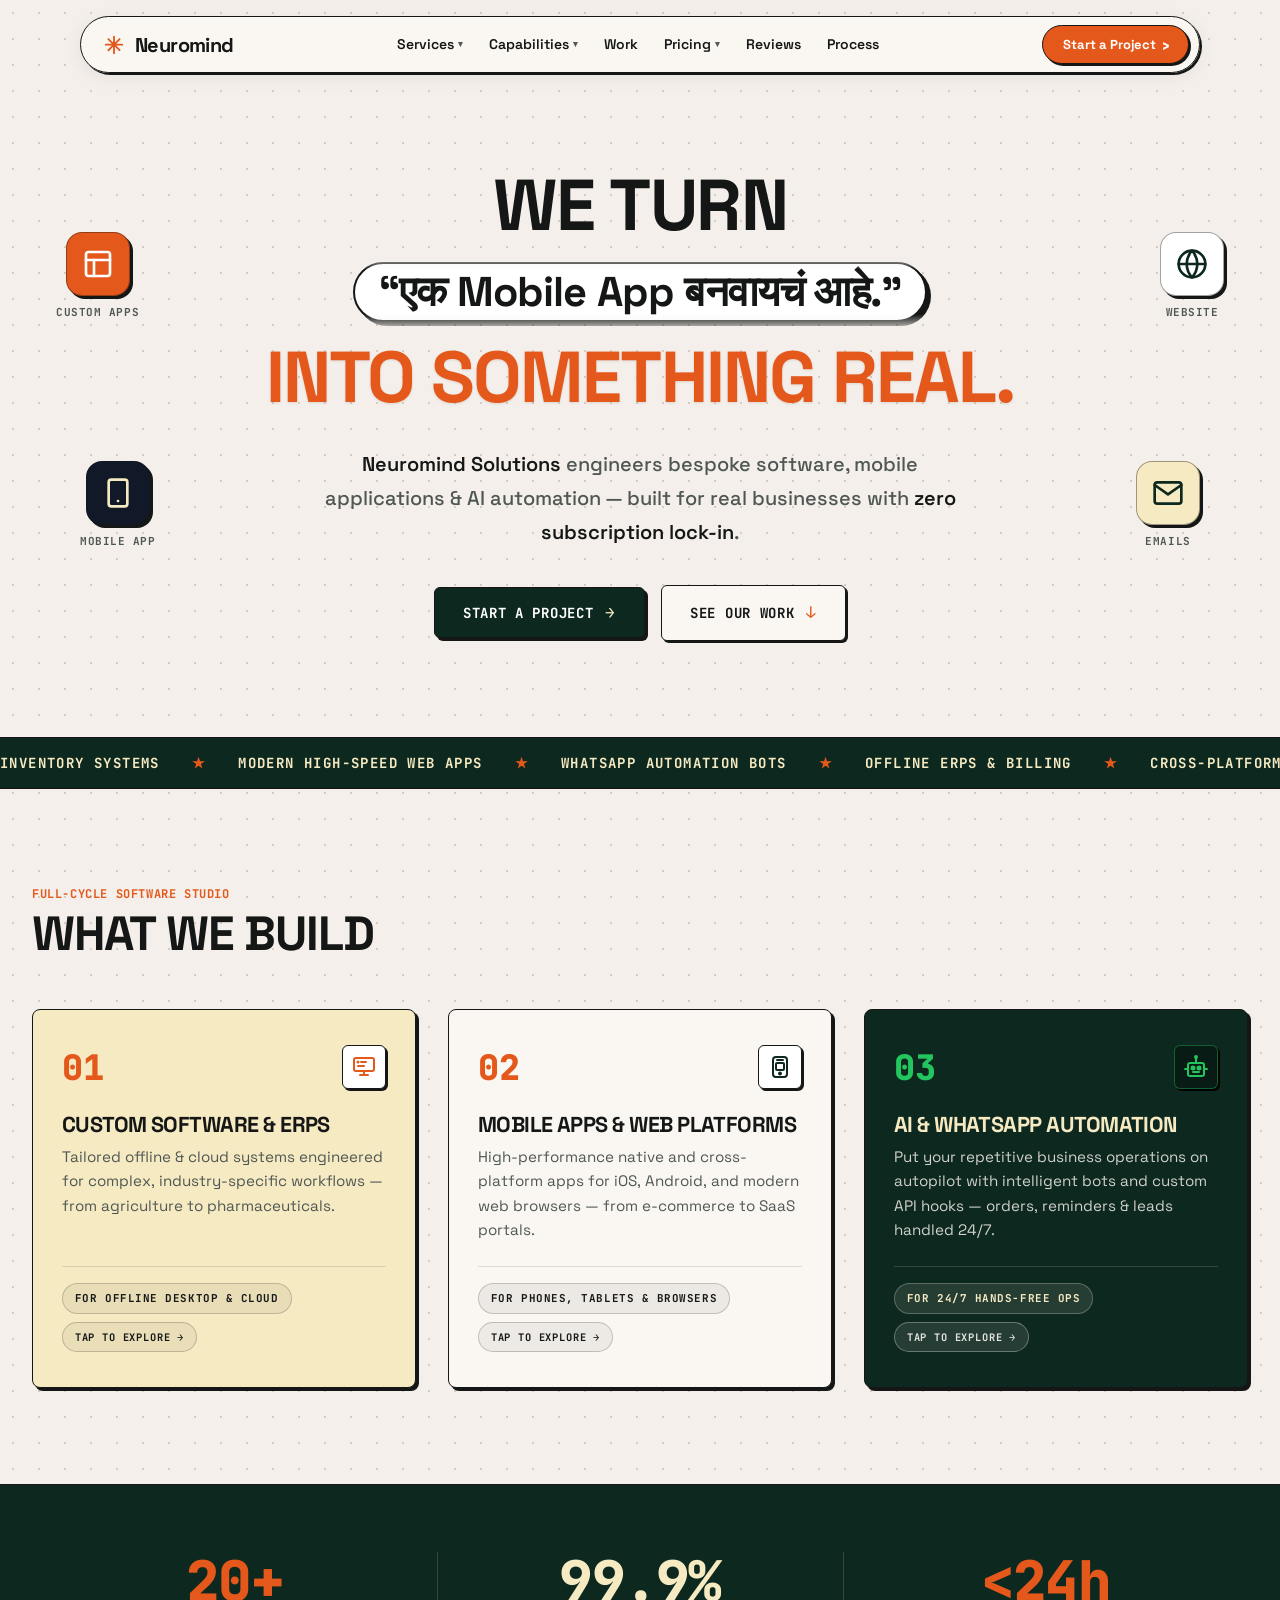
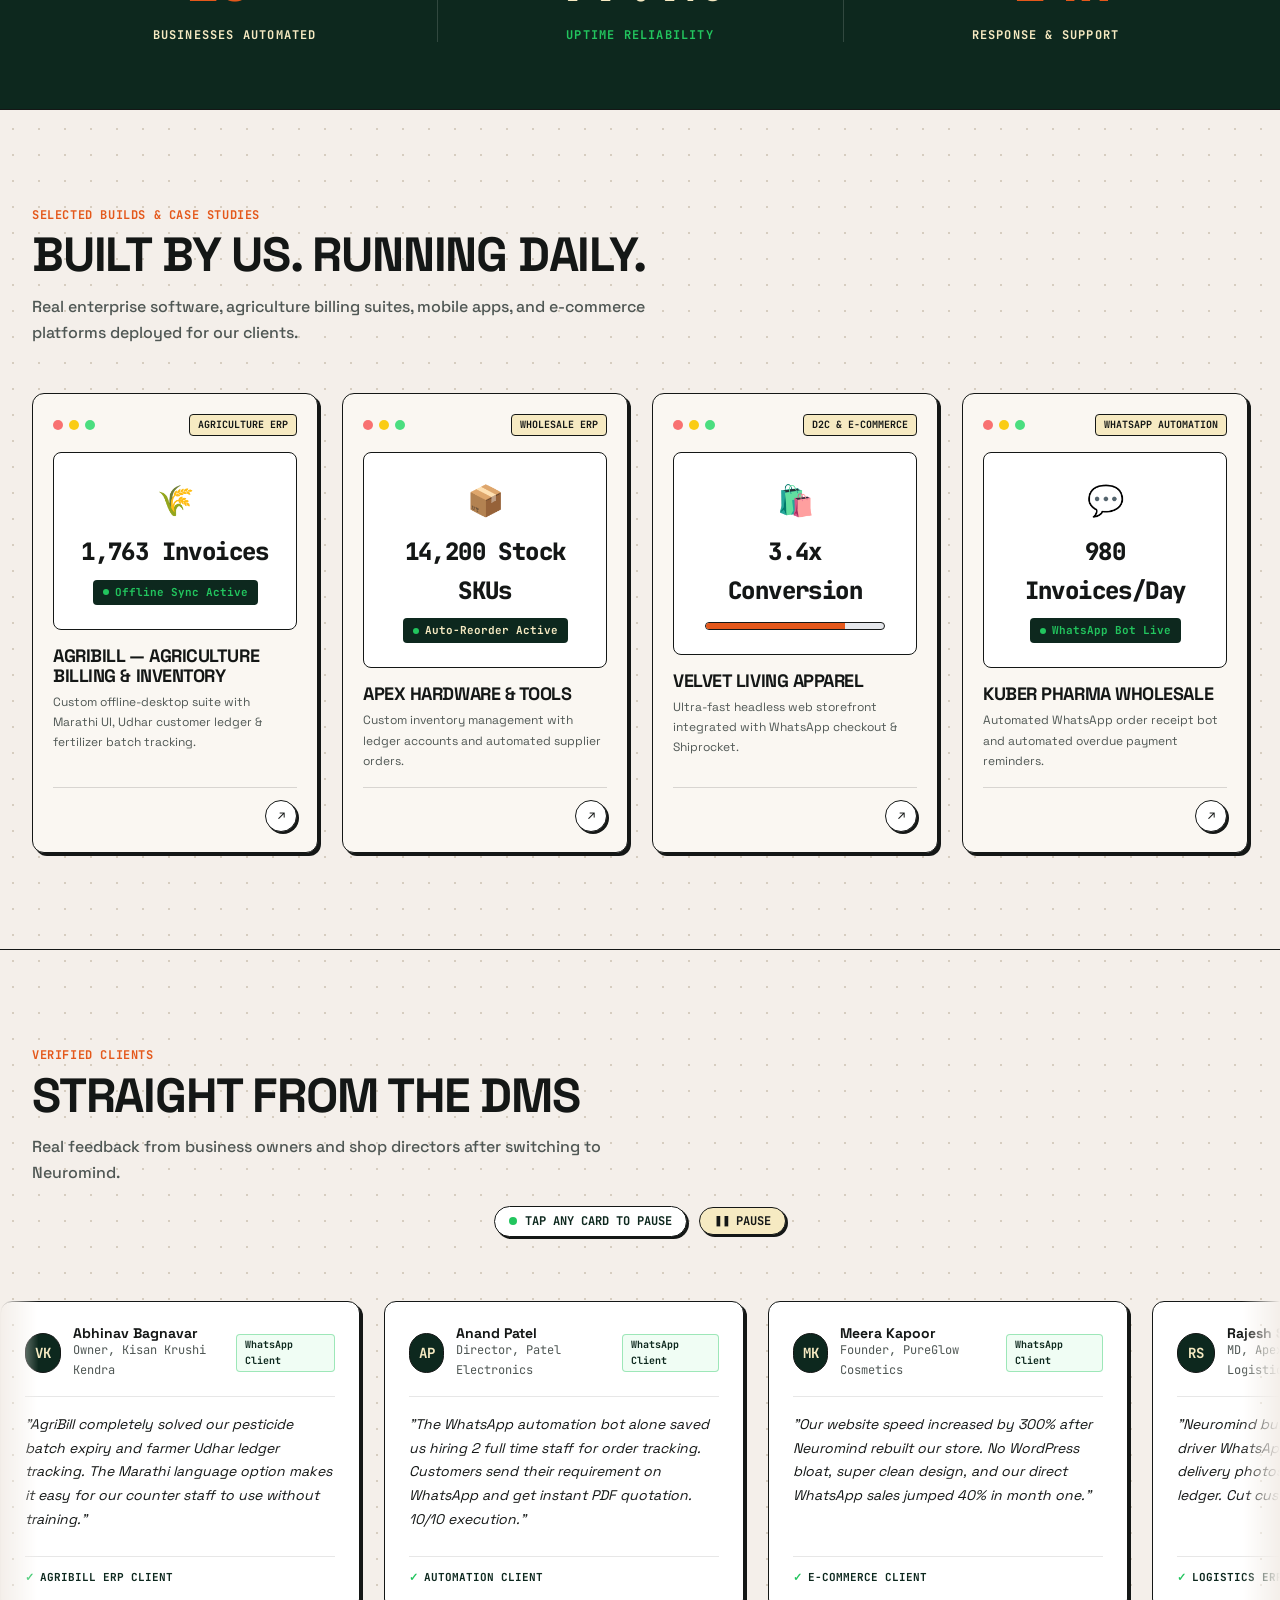
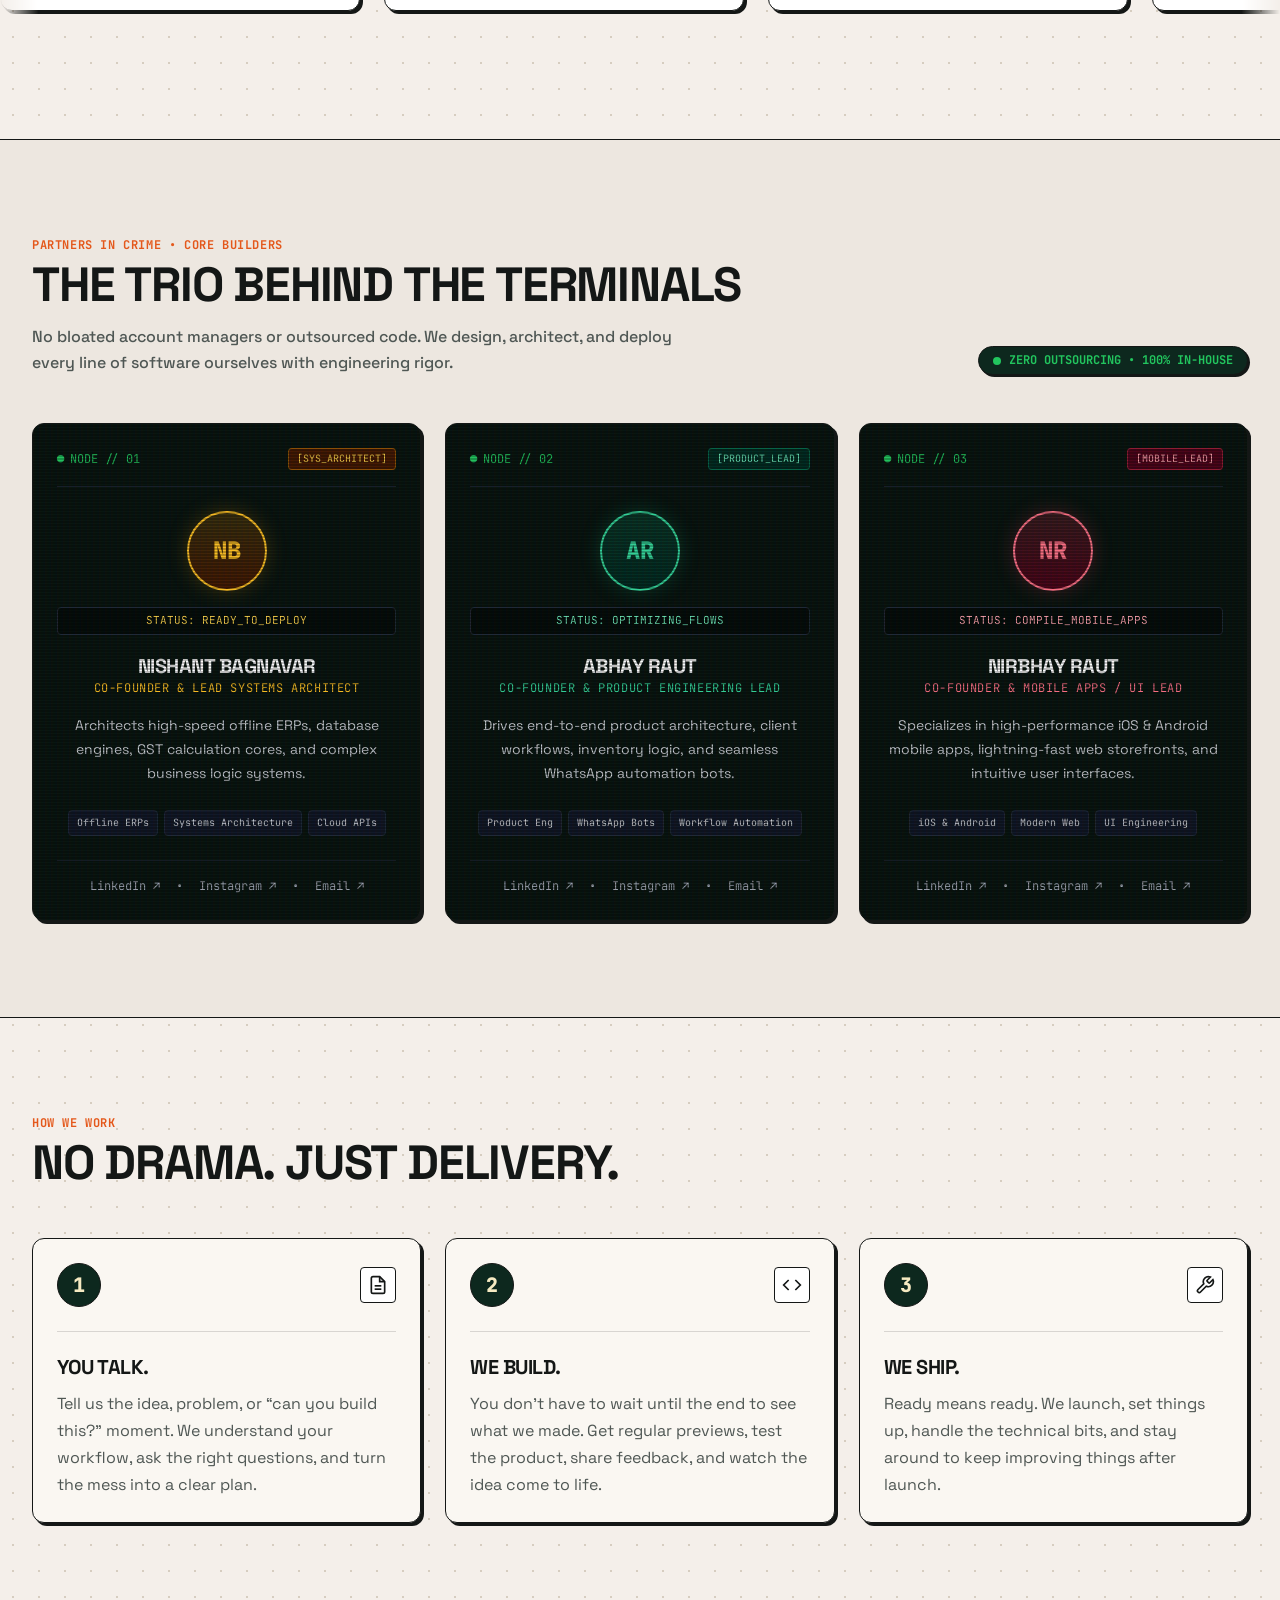
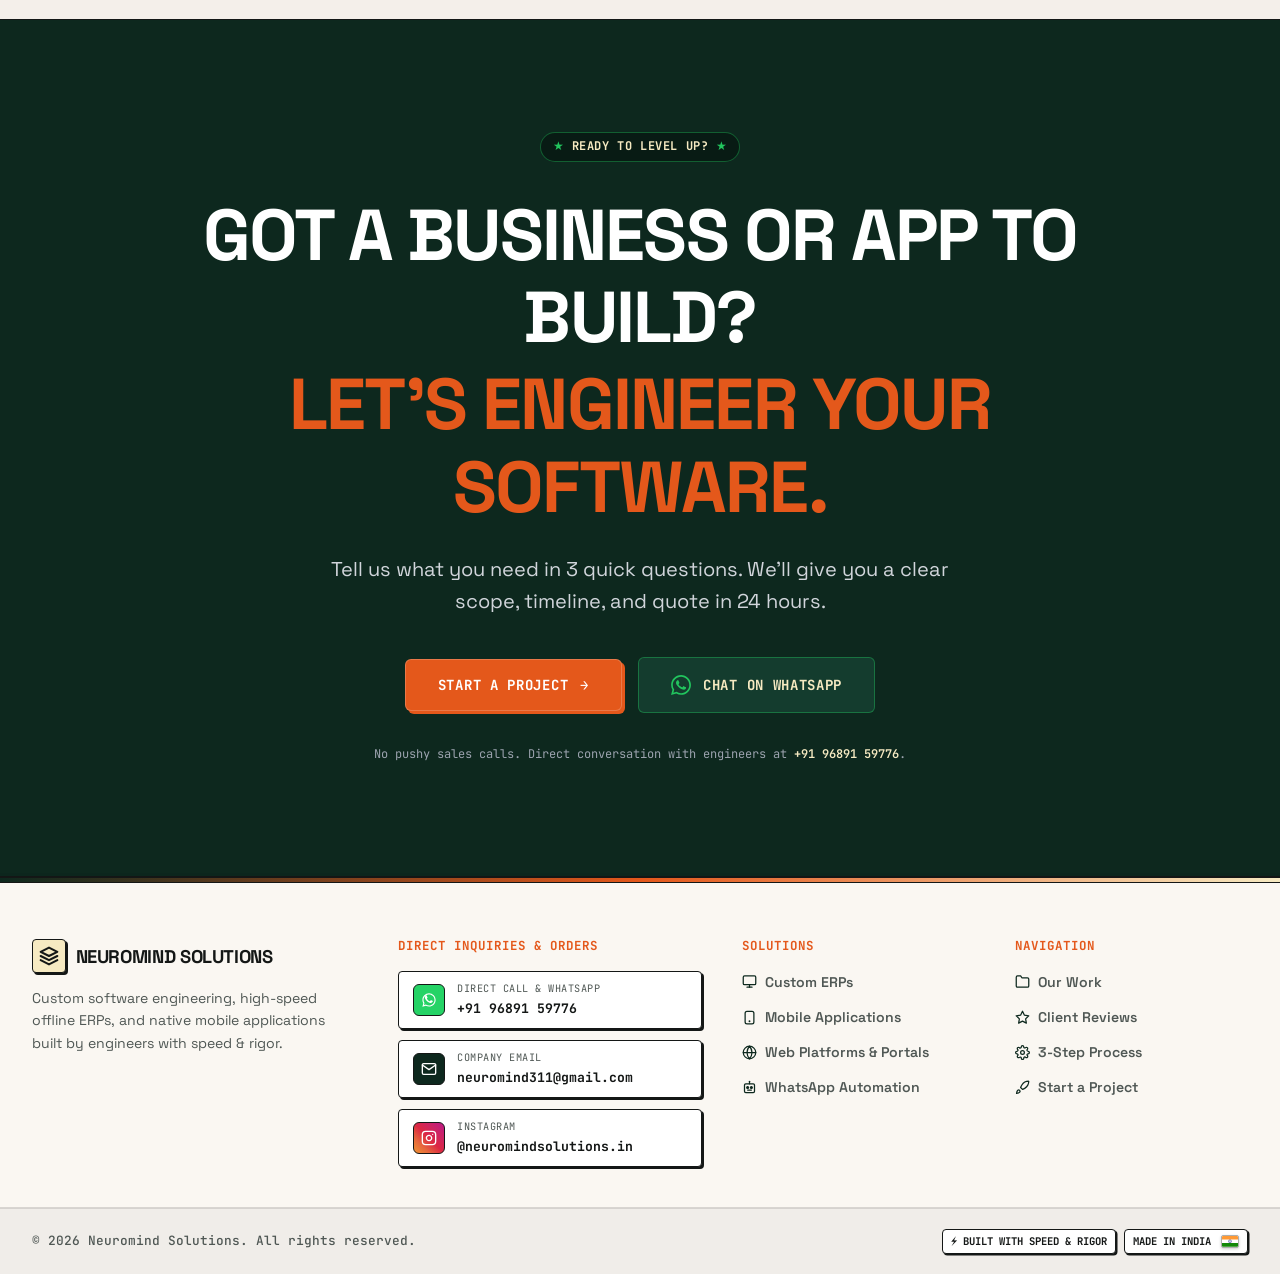
==== commit 927bfc52: "feat(seo): add canonical URL, JSON-LD Organization schema, robots.txt, sitemap.xml, and brand keywor" ====
--- a/index.html
+++ b/index.html
@@ -4,19 +4,136 @@
 <head>
   <meta charset="UTF-8">
   <meta name="viewport" content="width=device-width, initial-scale=1.0">
-  <title>NEUROMIND SOLUTIONS — Custom Software, Mobile Apps &amp; Automation Studio</title>
+  <title>Neuromind Solutions — Custom Software, Mobile Apps &amp; Automation Studio</title>
   <meta name="description"
-    content="Neuromind Solutions builds custom software, mobile apps, offline ERPs, and WhatsApp automation bots for real businesses — with zero subscription lock-in. Made in India.">
+    content="Neuromind Solutions engineers custom software, high-speed mobile apps, offline ERPs like AgriBill, and 24/7 WhatsApp automation bots for growing businesses. Made in India.">
   <meta name="keywords"
-    content="custom software, mobile apps, ERP, WhatsApp automation, inventory management, Neuromind Solutions">
+    content="Neuromind Solutions, Neuromind, custom software, mobile apps, ERP, AgriBill, WhatsApp automation, software company Pune, inventory ERP India, web development">
   <meta name="author" content="Neuromind Solutions">
-
-  <!-- Open Graph -->
-  <meta property="og:title" content="NEUROMIND SOLUTIONS — Custom Software, Mobile Apps & Automation">
+  <link rel="canonical" href="https://neuromindsolutions.in/">
+  <meta name="robots" content="index, follow, max-snippet:-1, max-image-preview:large, max-video-preview:-1">
+
+  <!-- Favicons -->
+  <link rel="icon" type="image/svg+xml" href="favicon.svg">
+  <link rel="alternate icon" href="favicon.svg">
+  <link rel="apple-touch-icon" href="favicon.svg">
+
+  <!-- Geo Meta Tags (Pune, Maharashtra, India) -->
+  <meta name="geo.region" content="IN-MH">
+  <meta name="geo.placename" content="Pune">
+  <meta name="geo.position" content="18.5204;73.8567">
+  <meta name="ICBM" content="18.5204, 73.8567">
+
+  <!-- Open Graph / Facebook -->
+  <meta property="og:type" content="website">
+  <meta property="og:url" content="https://neuromindsolutions.in/">
+  <meta property="og:site_name" content="Neuromind Solutions">
+  <meta property="og:title" content="Neuromind Solutions — Custom Software, Mobile Apps &amp; Automation Studio">
   <meta property="og:description"
-    content="Custom software engineering, mobile apps & AI automation — made for real businesses, with zero subscription lock-in.">
-  <meta property="og:type" content="website">
+    content="Custom software engineering, high-speed mobile apps &amp; AI automation — made for real businesses with zero subscription lock-in.">
+  <meta property="og:image" content="https://neuromindsolutions.in/favicon.svg">
   <meta property="og:locale" content="en_IN">
+
+  <!-- Twitter Card -->
+  <meta name="twitter:card" content="summary_large_image">
+  <meta name="twitter:title" content="Neuromind Solutions — Custom Software, Mobile Apps &amp; Automation">
+  <meta name="twitter:description"
+    content="Custom software engineering, offline ERPs like AgriBill, mobile apps &amp; 24/7 WhatsApp automation bots.">
+  <meta name="twitter:image" content="https://neuromindsolutions.in/favicon.svg">
+
+  <!-- Structured Data (JSON-LD) for Google Brand Knowledge Graph -->
+  <script type="application/ld+json">
+  {
+    "@context": "https://schema.org",
+    "@graph": [
+      {
+        "@type": "Organization",
+        "@id": "https://neuromindsolutions.in/#organization",
+        "name": "Neuromind Solutions",
+        "alternateName": ["Neuromind", "Neuromind Solutions India", "Neuromind Solutions Pune"],
+        "url": "https://neuromindsolutions.in/",
+        "logo": {
+          "@type": "ImageObject",
+          "url": "https://neuromindsolutions.in/favicon.svg"
+        },
+        "description": "Bespoke software engineering studio building offline ERPs, high-speed mobile applications, web platforms, and WhatsApp automation systems.",
+        "email": "neuromind311@gmail.com",
+        "telephone": "+919689159776",
+        "address": {
+          "@type": "PostalAddress",
+          "addressLocality": "Pune",
+          "addressRegion": "Maharashtra",
+          "addressCountry": "IN"
+        },
+        "sameAs": [
+          "https://www.instagram.com/neuromindsolutions.in",
+          "https://github.com/neuromind-solutions"
+        ]
+      },
+      {
+        "@type": "WebSite",
+        "@id": "https://neuromindsolutions.in/#website",
+        "url": "https://neuromindsolutions.in/",
+        "name": "Neuromind Solutions",
+        "description": "Custom Software, Mobile Apps & Automation Studio",
+        "publisher": {
+          "@id": "https://neuromindsolutions.in/#organization"
+        }
+      },
+      {
+        "@type": "ProfessionalService",
+        "@id": "https://neuromindsolutions.in/#service",
+        "name": "Neuromind Solutions",
+        "url": "https://neuromindsolutions.in/",
+        "telephone": "+919689159776",
+        "priceRange": "₹₹",
+        "image": "https://neuromindsolutions.in/favicon.svg",
+        "address": {
+          "@type": "PostalAddress",
+          "addressLocality": "Pune",
+          "addressRegion": "Maharashtra",
+          "addressCountry": "IN"
+        },
+        "areaServed": [
+          {
+            "@type": "Country",
+            "name": "India"
+          }
+        ],
+        "hasOfferCatalog": {
+          "@type": "OfferCatalog",
+          "name": "Software Engineering Services",
+          "itemListElement": [
+            {
+              "@type": "Offer",
+              "itemOffered": {
+                "@type": "Service",
+                "name": "Custom ERP & Software Development",
+                "description": "Tailored offline & cloud systems engineered for complex workflows like AgriBill."
+              }
+            },
+            {
+              "@type": "Offer",
+              "itemOffered": {
+                "@type": "Service",
+                "name": "Mobile App & Web Development",
+                "description": "High performance iOS, Android and web platforms."
+              }
+            },
+            {
+              "@type": "Offer",
+              "itemOffered": {
+                "@type": "Service",
+                "name": "WhatsApp Automation & AI Bots",
+                "description": "Conversational ordering, lead capture, and payment reminder automation."
+              }
+            }
+          ]
+        }
+      }
+    ]
+  }
+  </script>
 
   <!-- Fonts -->
   <link rel="preconnect" href="https://fonts.googleapis.com">
@@ -158,6 +275,7 @@
 
       <!-- Main Title with Infinite Vertical Carousel -->
       <h1 class="hero__title">
+        <span class="sr-only">Neuromind Solutions — </span>
         <span class="hero__title-line hero__title-line--top">WE TURN</span>
         <div class="hero__rotator" id="hero-rotator" aria-live="polite" aria-atomic="true">
           <div class="hero__rotator-track" id="hero-rotator-track">
@@ -194,8 +312,7 @@
 
       <!-- Supporting Text -->
       <p class="hero__subtitle">
-        Custom software, mobile apps &amp; AI automation — made for real businesses, with <strong>zero subscription
-          lock-in</strong>.
+        <strong>Neuromind Solutions</strong> engineers bespoke software, mobile applications &amp; AI automation — built for real businesses with <strong>zero subscription lock-in</strong>.
       </p>
 
       <!-- CTA Buttons -->
